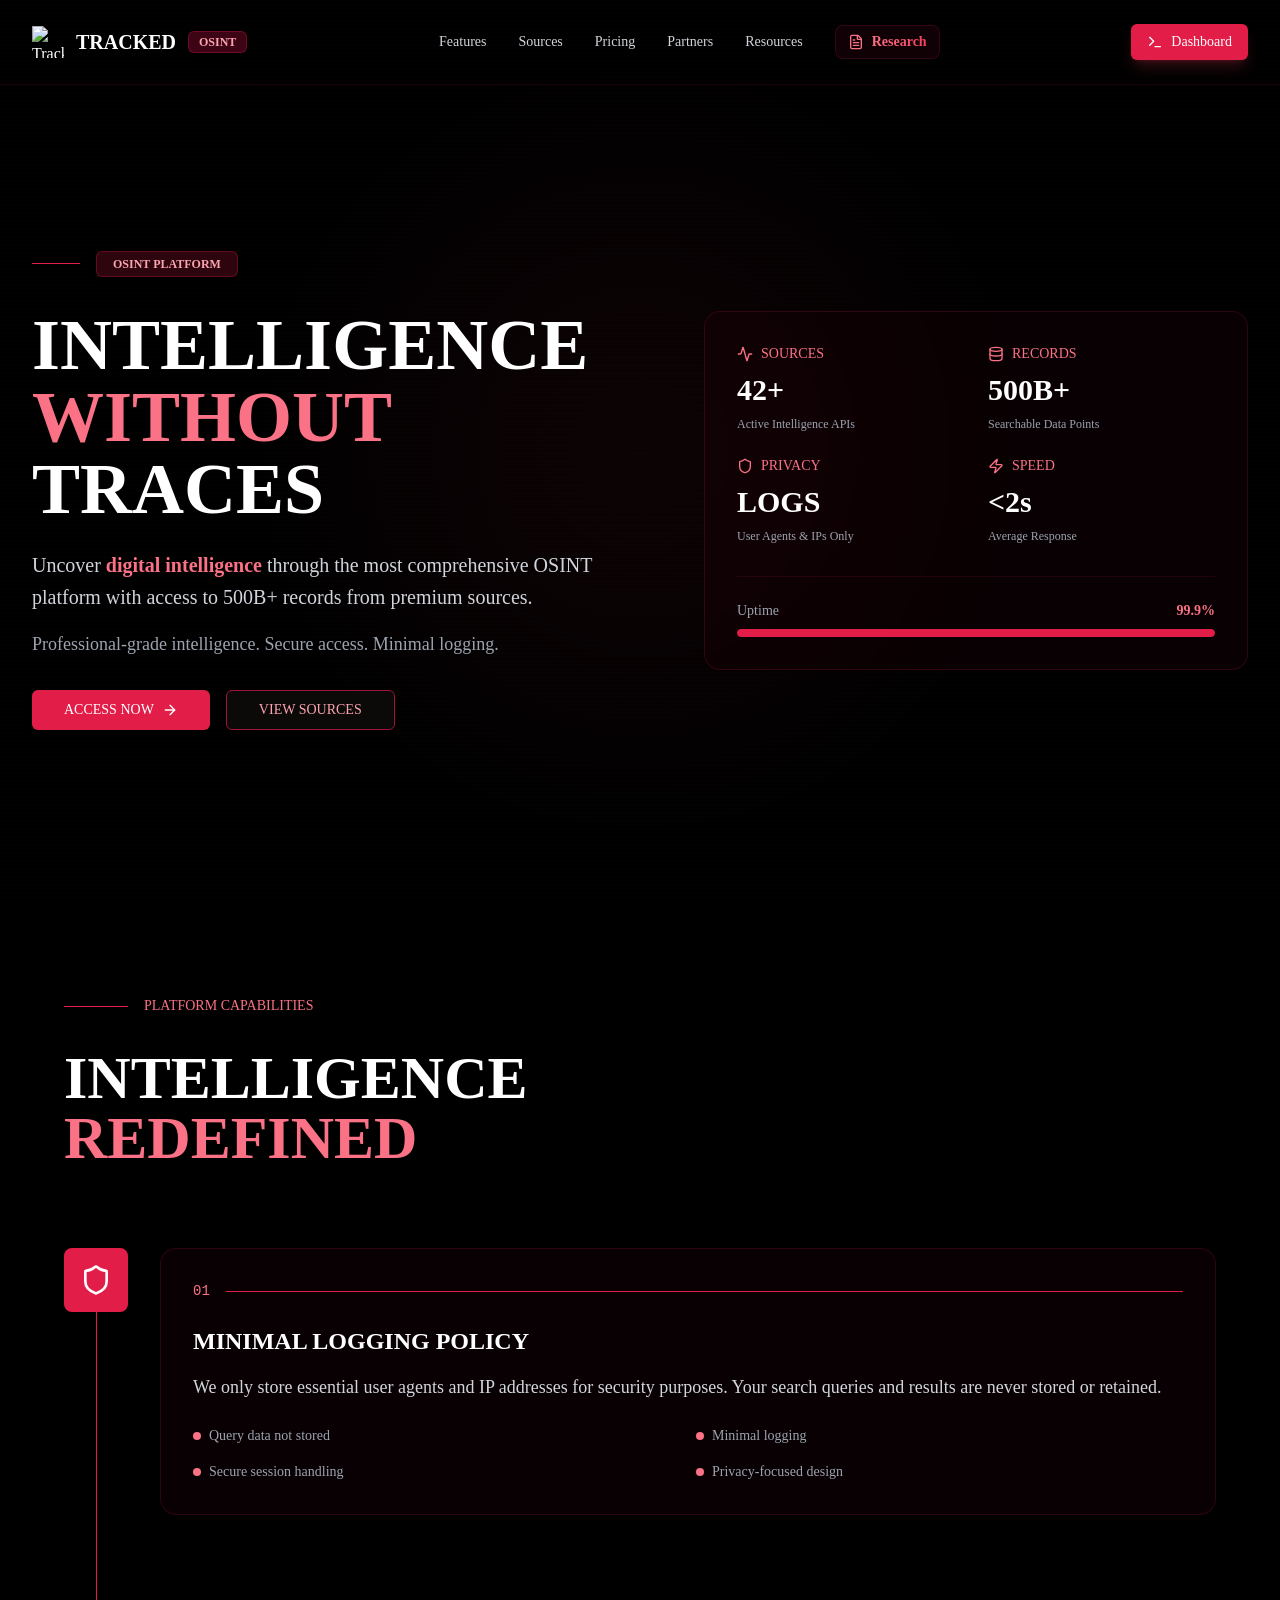
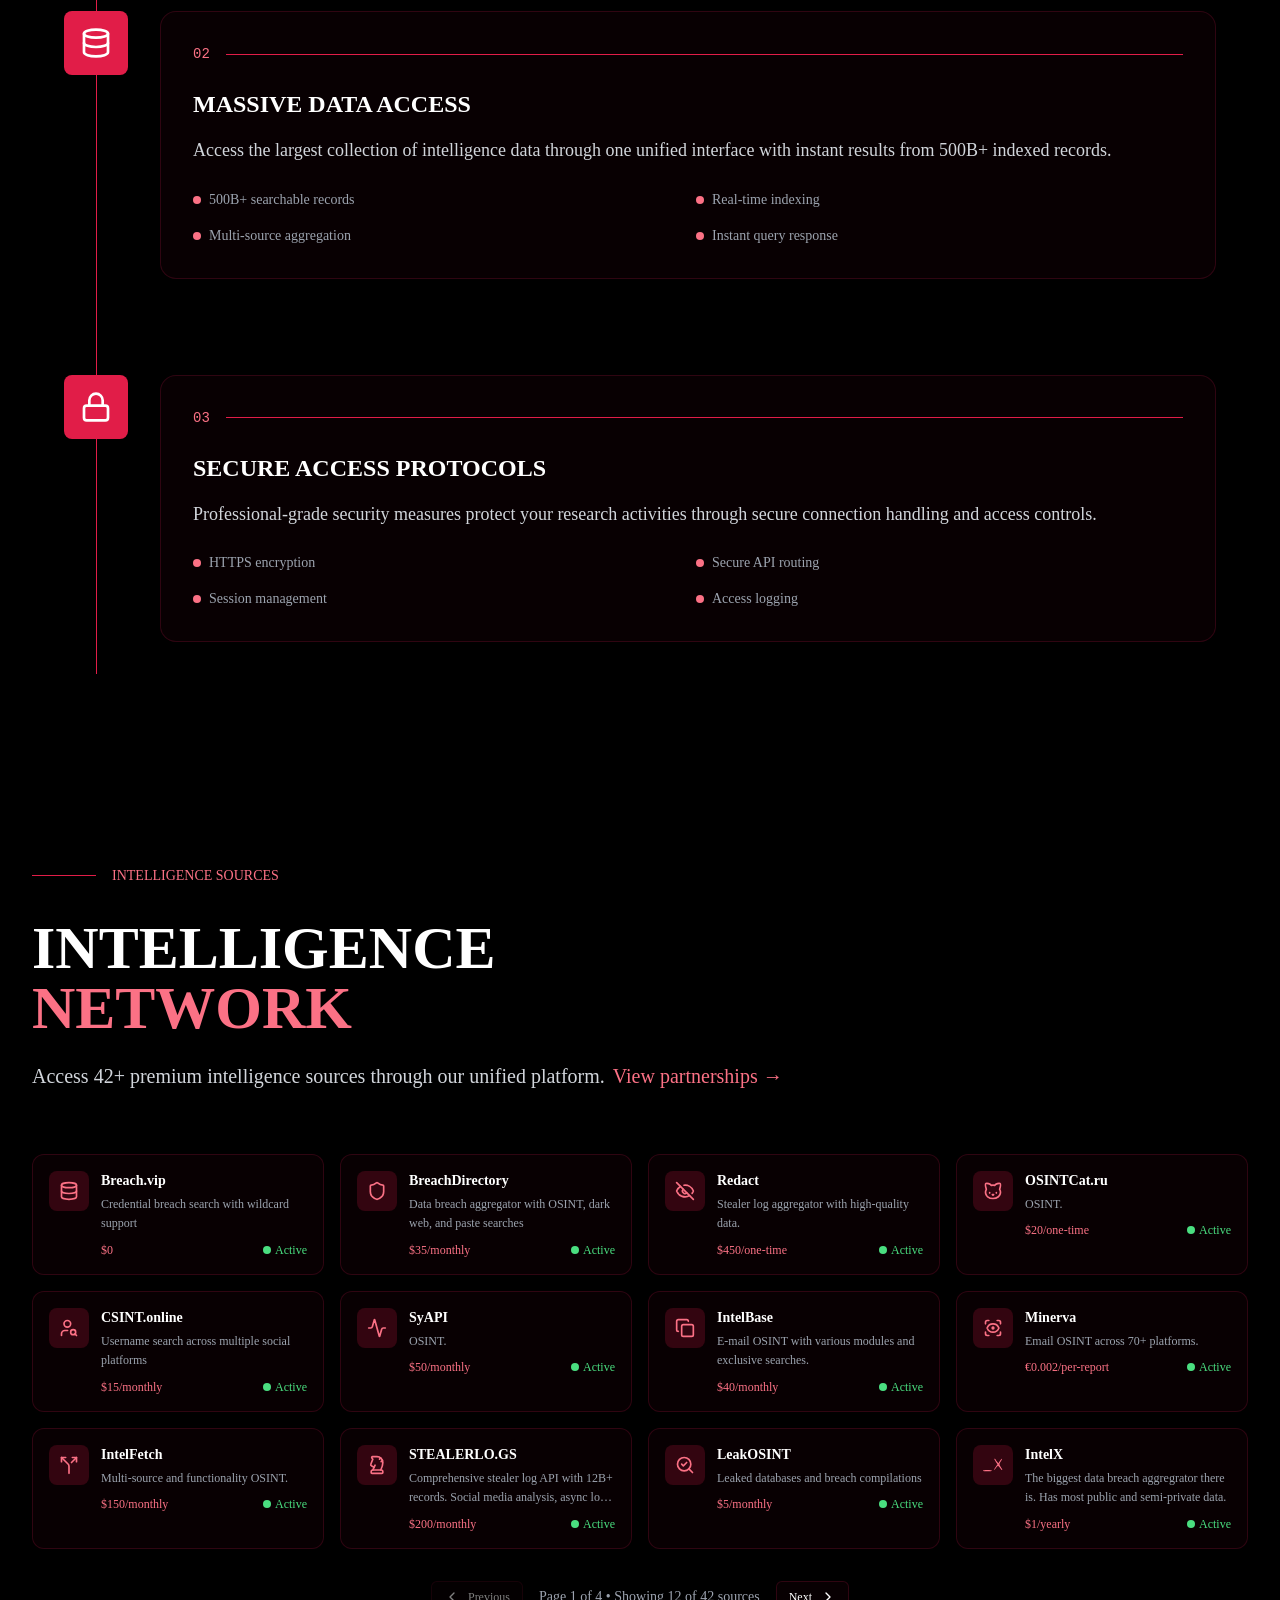
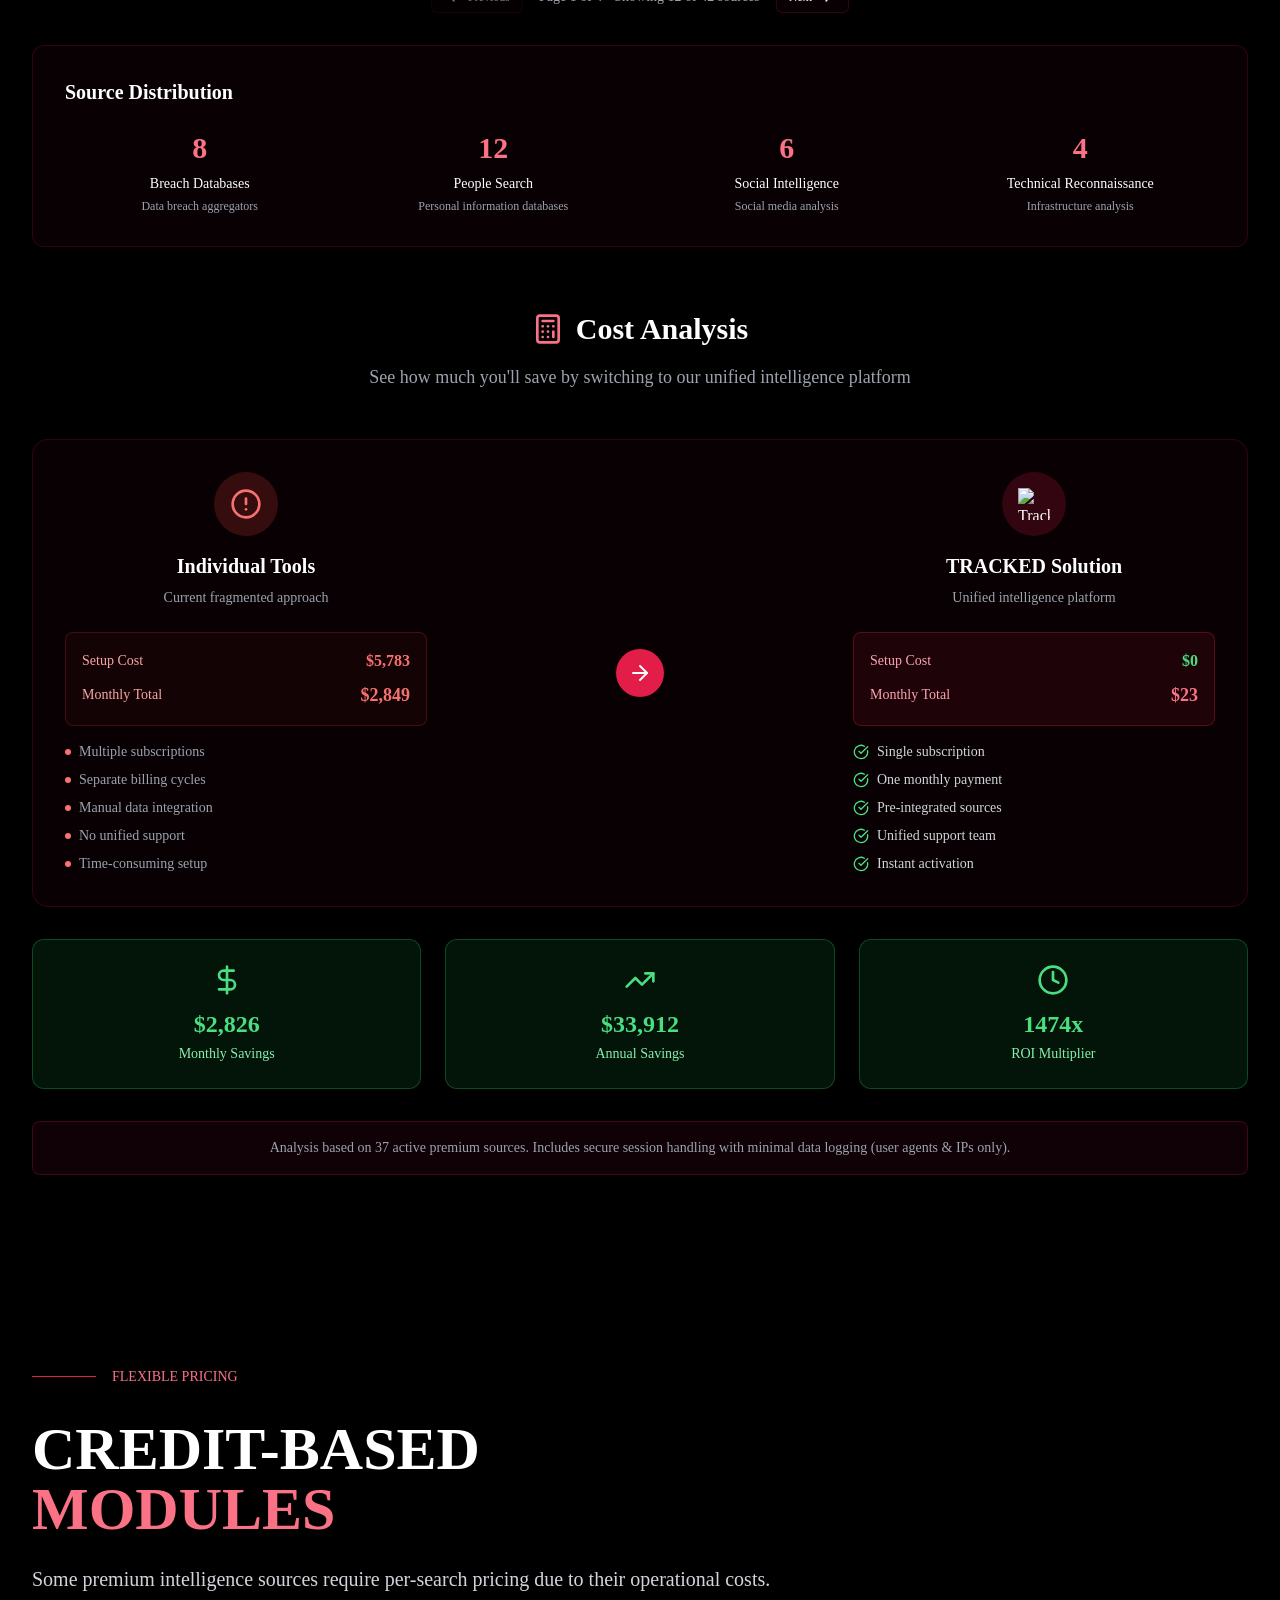
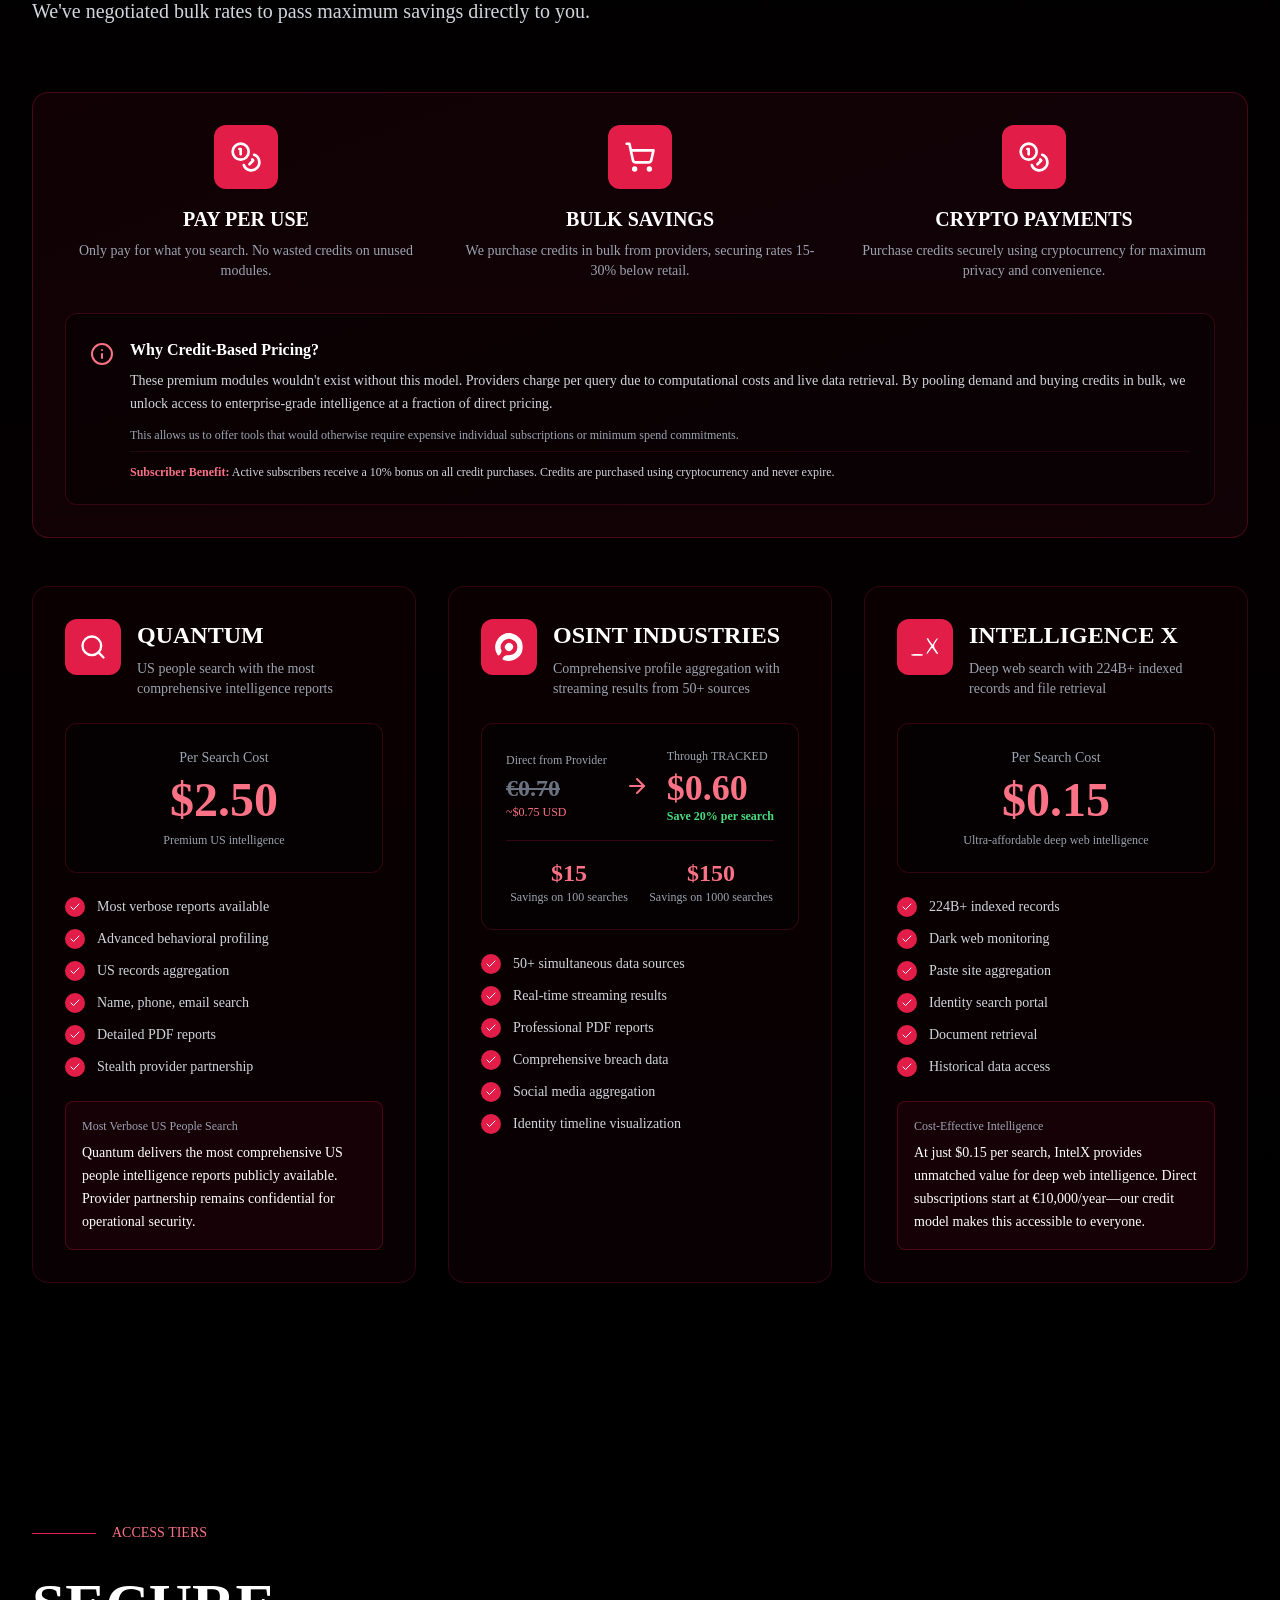
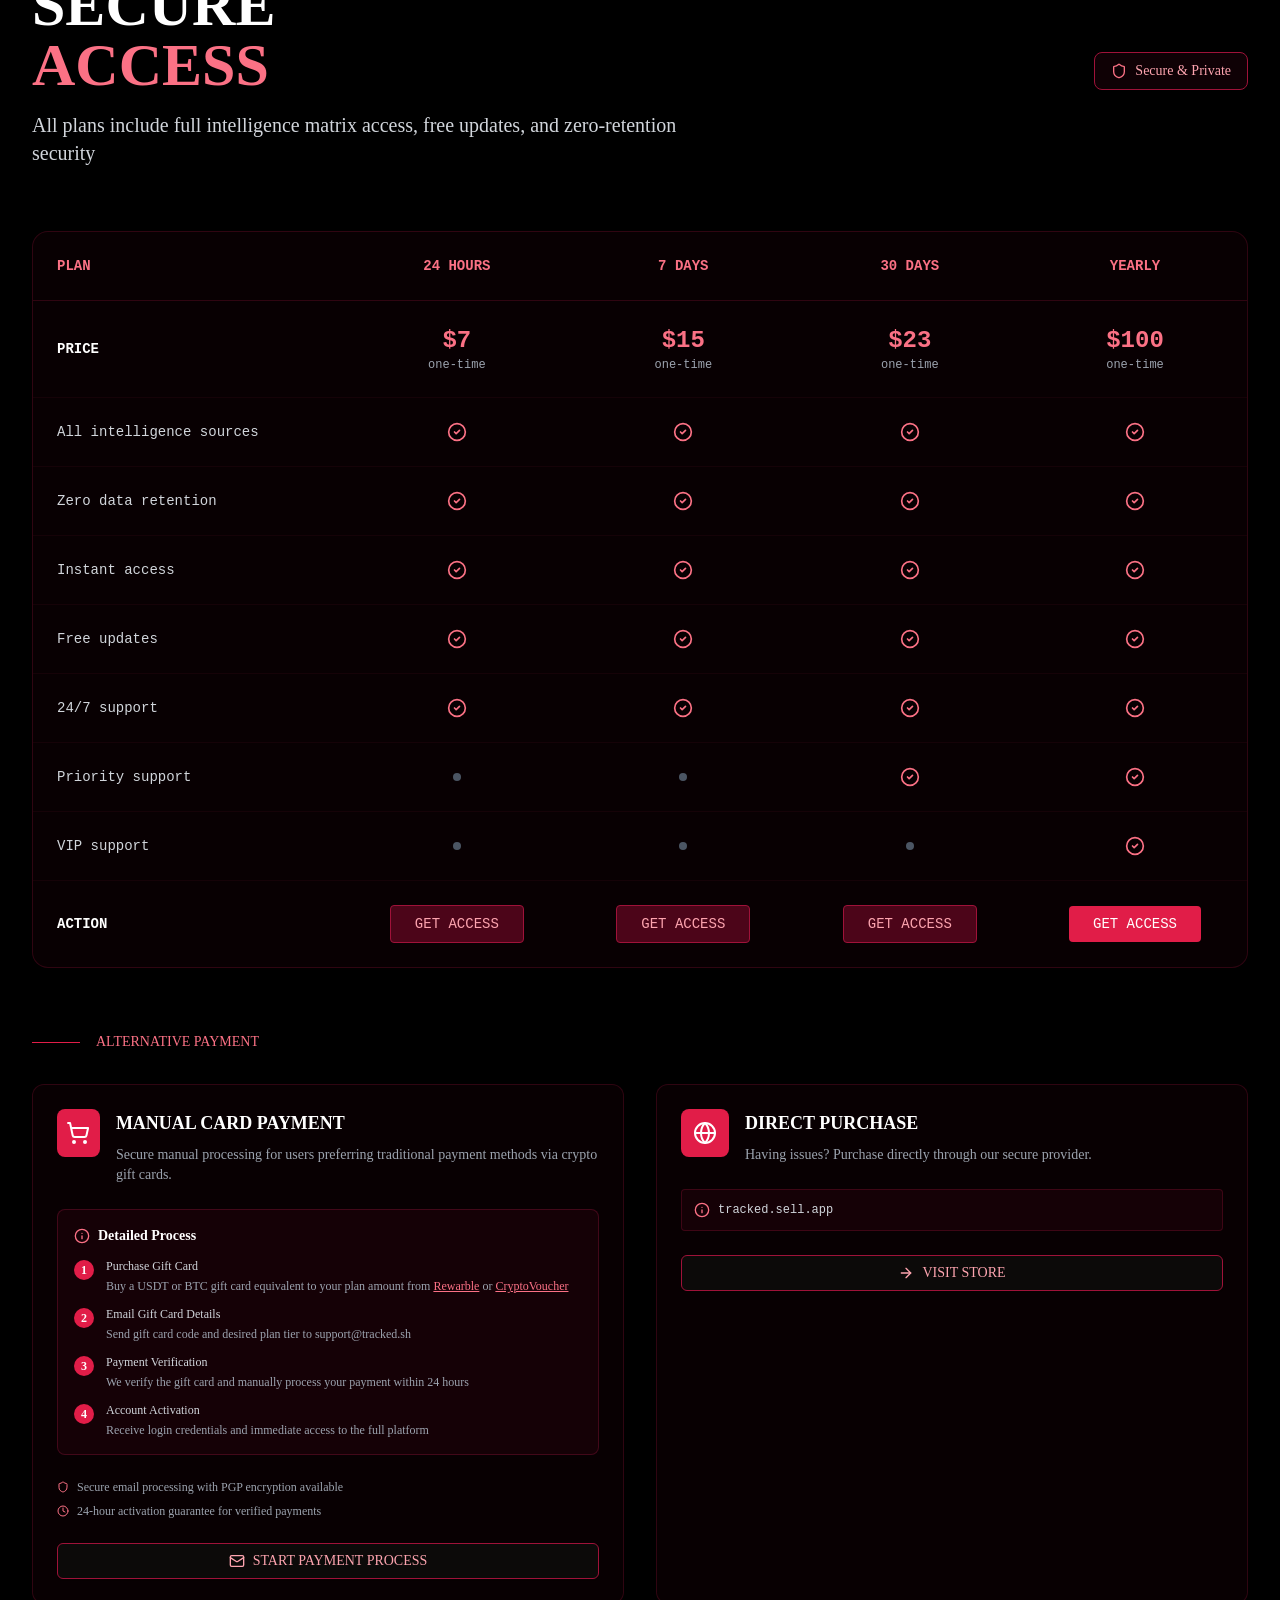
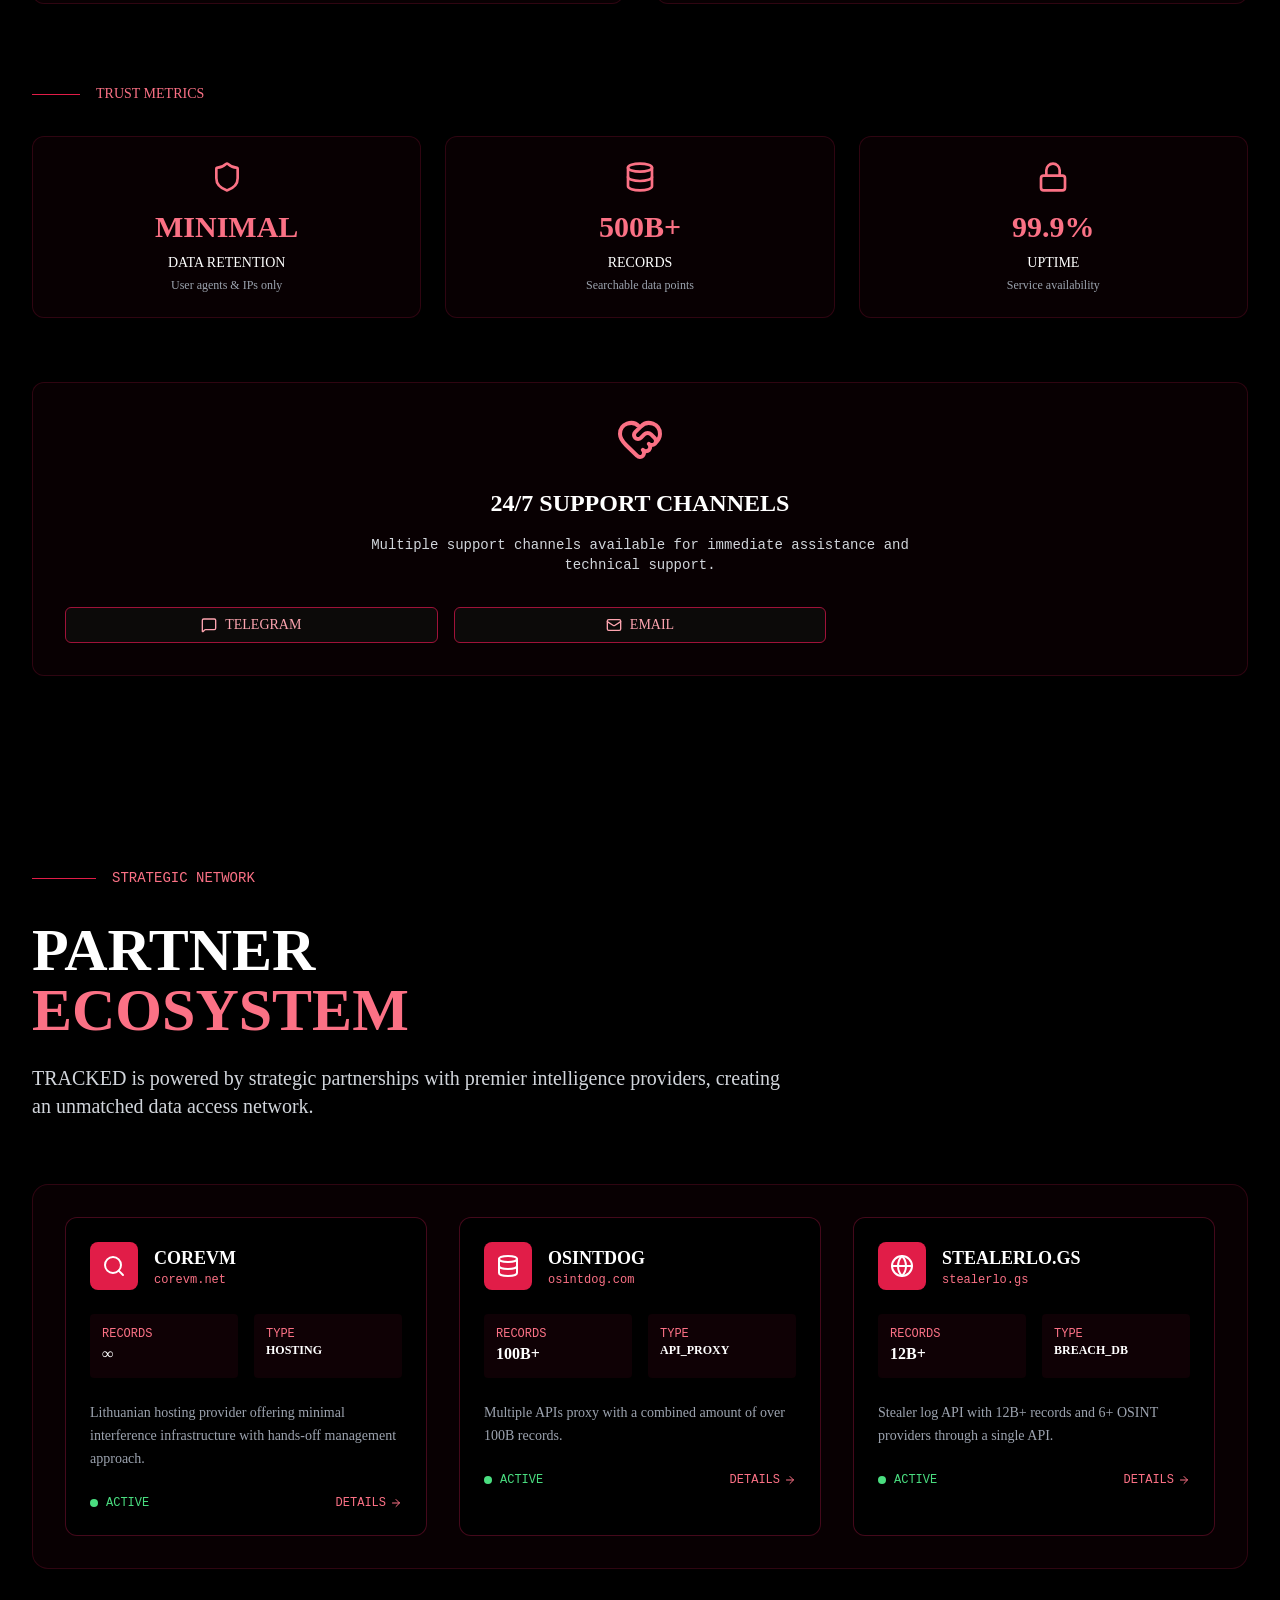
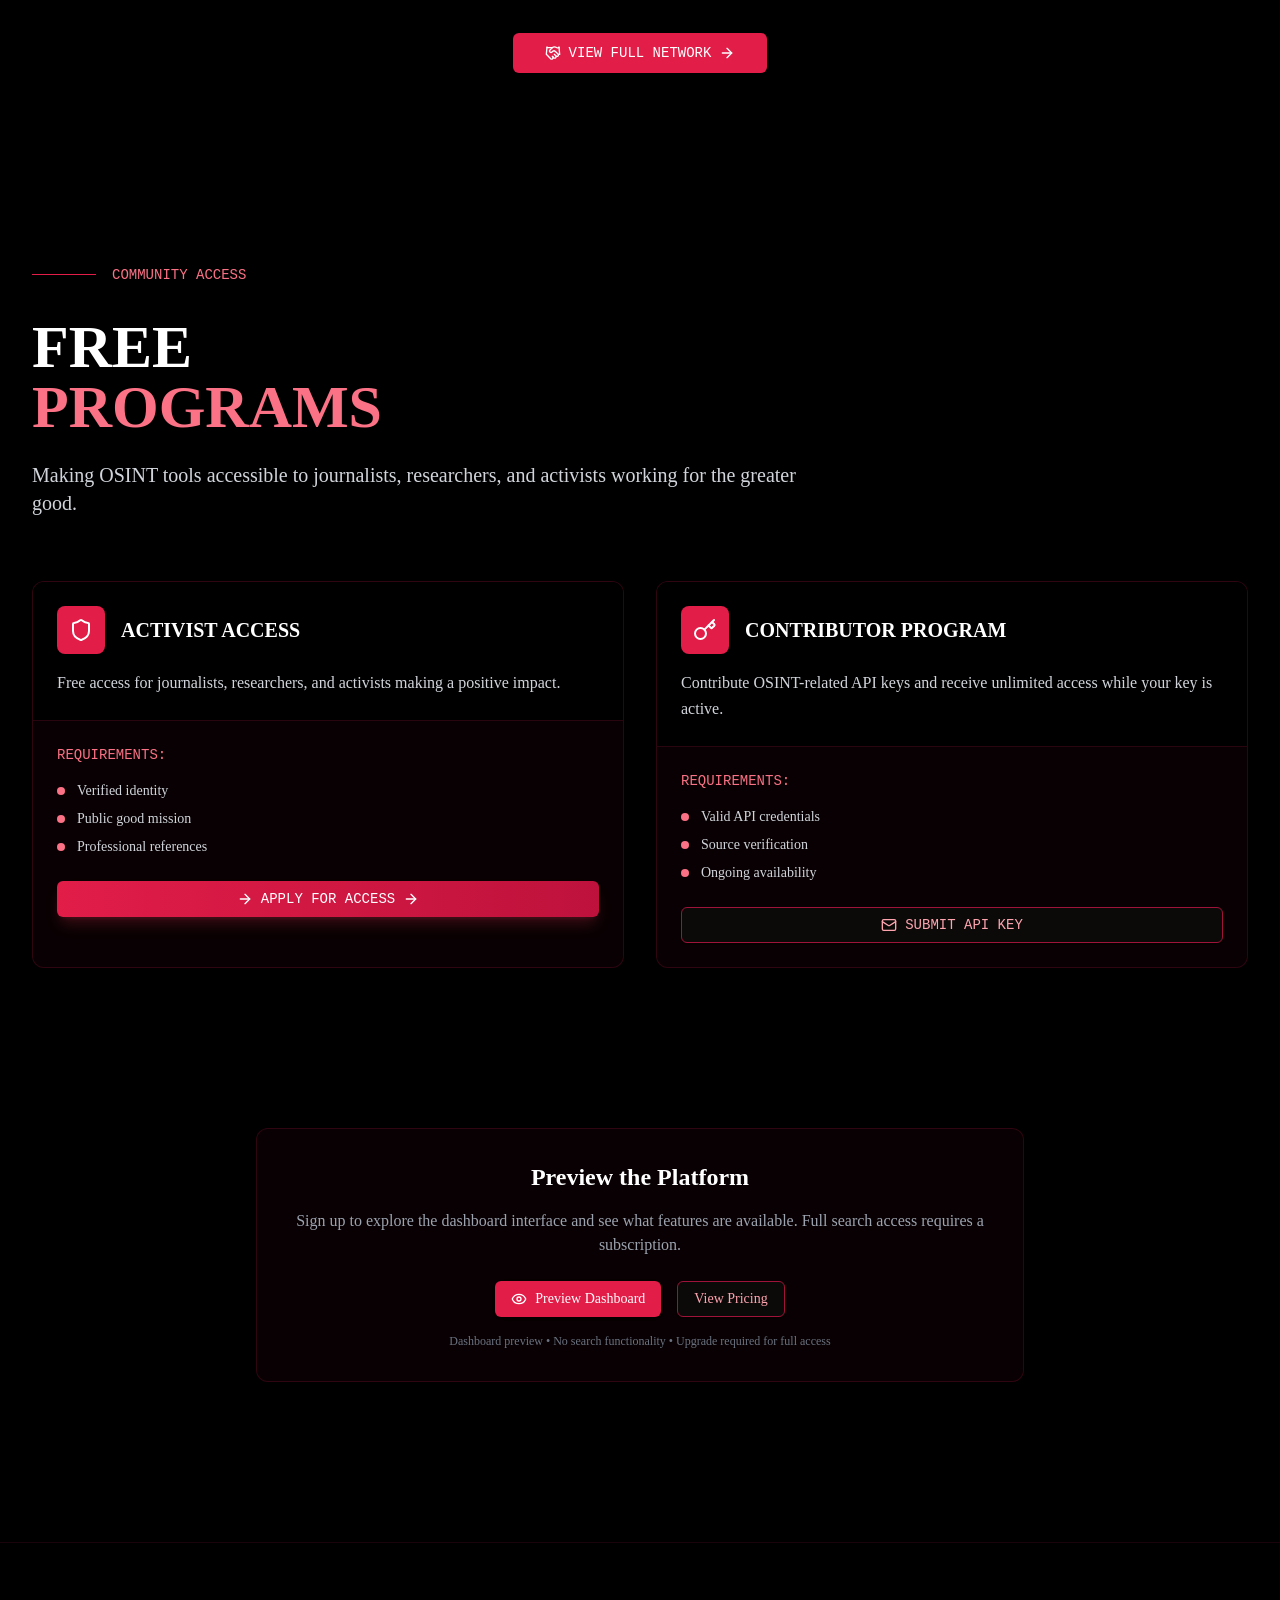
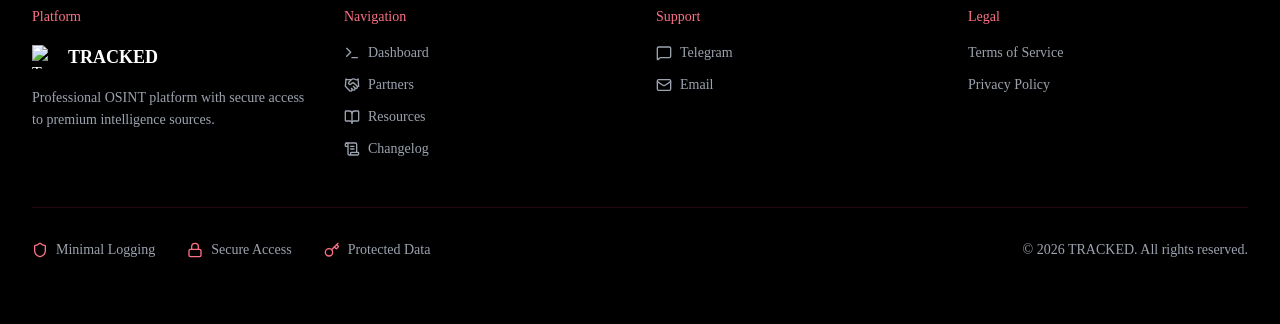
==== index.html @ 3bf44c3a "Initial commit" ====
<!DOCTYPE html>
<!--xd7bsGd6UqVdoxO32dNP2--><html lang="en" class="__variable_fb8f2c __variable_f910ec"><head><meta charset="utf-8"><meta name="viewport" content="width=device-width, initial-scale=1, maximum-scale=1, user-scalable=no"><link rel="preload" href="/_next/static/media/028c0d39d2e8f589-s.p.woff2" as="font" crossorigin="" type="font/woff2"><link rel="preload" href="/_next/static/media/5b01f339abf2f1a5.p.woff2" as="font" crossorigin="" type="font/woff2"><link rel="stylesheet" href="css/6ad9841b43ad2bc9.css" data-precedence="next"><link rel="stylesheet" href="css/bc85c44ec3b7b203.css" data-precedence="next"><link rel="preload" as="script" fetchpriority="low" href="/_next/static/chunks/webpack-03781d3df9798bcf.js"><script src="js/4bd1b696-100b9d70ed4e49c1.js" async=""></script><script src="js/1255-642c76f13c20a3ec.js" async=""></script><script src="js/main-app-f3336e172256d2ab.js" async=""></script><script src="js/2619-04bc32f026a0d946.js" async=""></script><script src="js/not-found-673260e14050cb6d.js" async=""></script><script src="js/aaea2bcf-214cc465fec255ee.js" async=""></script><script src="js/3688-d46eaafa901bfeff.js" async=""></script><script src="js/8251-0ef420d9a86a98e7.js" async=""></script><script src="js/2958-98ab8f3291489f49.js" async=""></script><script src="js/3171-4b1931a788a8c04a.js" async=""></script><script src="js/9511-43b62da7e02e04df.js" async=""></script><script src="js/2851-9881bfa991775716.js" async=""></script><script src="js/layout-43d0105de817222b.js" async=""></script><script src="js/1356-55692d5ef6a323df.js" async=""></script><script src="js/1733-1f8b2a790fca4605.js" async=""></script><script src="js/6734-0e04e289f1ffd206.js" async=""></script><script src="js/5394-bf95594ca076d2ed.js" async=""></script><script src="js/6277-3df1c85bda857543.js" async=""></script><script src="js/page-b4d1cc7b3bc20fc2.js" async=""></script><link rel="preload" href="https://cdn.sell.app/embed/script.js" as="script"><meta name="next-size-adjust" content=""><meta name="theme-color" content="#e11d48"><title>TRACKED - OSINT Platform</title><meta name="description" content="A privacy-first intelligence platform with zero data retention and ephemeral sessions."><meta property="og:title" content="TRACKED - OSINT Platform"><meta property="og:description" content="Unify multiple intelligence sources in one intuitive interface. Fast, affordable, and designed for seamless investigations."><meta property="og:url" content="https://tracked.sh"><meta property="og:site_name" content="TRACKED"><meta property="og:locale" content="en_US"><meta property="og:image" content="https://tracked.sh/banner.png"><meta property="og:image:width" content="1920"><meta property="og:image:height" content="1080"><meta property="og:image:alt" content="TRACKED OSINT Dashboard Preview"><meta property="og:type" content="website"><meta name="twitter:card" content="summary_large_image"><meta name="twitter:title" content="TRACKED - OSINT Platform"><meta name="twitter:description" content="Unify multiple intelligence sources in one intuitive interface. Fast, affordable, and designed for seamless investigations."><meta name="twitter:image" content="https://tracked.sh/banner.png"><link rel="icon" href="/favicon.ico"><link href="css/style.css" rel="stylesheet"><script src="js/polyfills-42372ed130431b0a.js" nomodule=""></script></head><body class="min-h-screen bg-background font-sans antialiased"><div hidden=""><!--$--><!--/$--></div><div class="bg-black text-white overflow-x-hidden"><div class="fixed inset-0 pointer-events-none"><div class="absolute inset-0 bg-[radial-gradient(circle_at_center,rgba(244,63,94,0.05)_0%,transparent_50%)]"></div><div class="absolute inset-0 opacity-30" style="background-image:repeating-linear-gradient(
							0deg,
							transparent,
							transparent 2px,
							rgba(244, 63, 94, 0.03) 2px,
							rgba(244, 63, 94, 0.03) 4px
						)"></div></div><nav class="fixed top-0 left-0 right-0 z-50 transition-all duration-300 bg-transparent border-b border-rose-900/20" style="transform:none"><div class="max-w-7xl mx-auto px-8 py-6 flex justify-between items-center"><a class="flex items-center gap-3 group" href="/index.html"><div><img alt="Tracked Logo" loading="lazy" width="32" height="32" decoding="async" data-nimg="1" class="w-8 h-8" style="color:transparent" src="images/tracked_logo.svg"></div><span class="text-white font-black text-xl group-hover:text-rose-400 transition-colors">TRACKED</span><div class="inline-flex items-center rounded-md border px-2.5 py-0.5 font-semibold transition-colors focus:outline-none focus:ring-2 focus:ring-ring focus:ring-offset-2 shadow hover:bg-primary/80 bg-rose-950/80 text-rose-300 text-xs border-rose-800/50 backdrop-blur-sm">OSINT</div></a><div class="hidden md:flex items-center gap-8 text-sm"><div><a href="#features" class="text-gray-300 hover:text-rose-400 transition-colors duration-200 font-medium relative group">Features<span class="absolute -bottom-1 left-0 w-0 h-0.5 bg-rose-400 group-hover:w-full transition-all duration-200"></span></a></div><div><a href="#matrix" class="text-gray-300 hover:text-rose-400 transition-colors duration-200 font-medium relative group">Sources<span class="absolute -bottom-1 left-0 w-0 h-0.5 bg-rose-400 group-hover:w-full transition-all duration-200"></span></a></div><div><a href="#pricing" class="text-gray-300 hover:text-rose-400 transition-colors duration-200 font-medium relative group">Pricing<span class="absolute -bottom-1 left-0 w-0 h-0.5 bg-rose-400 group-hover:w-full transition-all duration-200"></span></a></div><div><a class="text-gray-300 hover:text-rose-400 transition-colors duration-200 font-medium relative group" href="/partners.html">Partners<span class="absolute -bottom-1 left-0 w-0 h-0.5 bg-rose-400 group-hover:w-full transition-all duration-200"></span></a></div><div><a class="text-gray-300 hover:text-rose-400 transition-colors duration-200 font-medium relative group" href="/resources.html">Resources<span class="absolute -bottom-1 left-0 w-0 h-0.5 bg-rose-400 group-hover:w-full transition-all duration-200"></span></a></div><div><a class="flex items-center gap-2 text-gray-300 hover:text-rose-400 transition-all duration-200 font-medium relative group px-3 py-1.5 rounded-lg border border-rose-900/30 hover:border-rose-600/50 bg-rose-950/20 hover:bg-rose-950/30" href="/research.html"><svg xmlns="http://www.w3.org/2000/svg" width="24" height="24" viewbox="0 0 24 24" fill="none" stroke="currentColor" stroke-width="2" stroke-linecap="round" stroke-linejoin="round" class="lucide lucide-file-text w-4 h-4 text-rose-400 group-hover:text-rose-300 transition-colors" aria-hidden="true"><path d="M6 22a2 2 0 0 1-2-2V4a2 2 0 0 1 2-2h8a2.4 2.4 0 0 1 1.704.706l3.588 3.588A2.4 2.4 0 0 1 20 8v12a2 2 0 0 1-2 2z"></path><path d="M14 2v5a1 1 0 0 0 1 1h5"></path><path d="M10 9H8"></path><path d="M16 13H8"></path><path d="M16 17H8"></path></svg><span class="bg-gradient-to-r from-rose-400 to-rose-500 bg-clip-text text-transparent font-semibold">Research</span><div class="absolute -bottom-1 left-0 right-0 h-0.5 bg-gradient-to-r from-rose-400 to-rose-600 scale-x-0 group-hover:scale-x-100 transition-transform duration-200"></div></a></div></div><div tabindex="0"><a class="inline-flex items-center justify-center gap-2 whitespace-nowrap rounded-md text-sm font-medium focus-visible:outline-none focus-visible:ring-1 focus-visible:ring-ring disabled:pointer-events-none disabled:opacity-50 [&amp;_svg]:pointer-events-none [&amp;_svg]:size-4 [&amp;_svg]:shrink-0 h-9 px-4 py-2 bg-rose-600 hover:bg-rose-700 text-white border-0 shadow-lg shadow-rose-500/20 hover:shadow-rose-500/30 transition-all duration-200 flex items-center gap-2" href="/dashboard.html"><svg xmlns="http://www.w3.org/2000/svg" width="24" height="24" viewbox="0 0 24 24" fill="none" stroke="currentColor" stroke-width="2" stroke-linecap="round" stroke-linejoin="round" class="lucide lucide-terminal w-4 h-4" aria-hidden="true"><path d="M12 19h8"></path><path d="m4 17 6-6-6-6"></path></svg>Dashboard</a></div></div></nav><div class="min-h-screen"><section class="min-h-screen flex items-center relative pt-20"><div class="w-full max-w-7xl mx-auto px-8 grid lg:grid-cols-2 gap-16 items-center"><div class="space-y-8"><div class="space-y-6"><div class="flex items-center gap-4 mb-8"><div class="h-px bg-rose-600 w-12"></div><div class="inline-flex items-center rounded-md border text-xs font-semibold transition-colors focus:outline-none focus:ring-2 focus:ring-ring focus:ring-offset-2 shadow hover:bg-primary/80 bg-rose-600/20 text-rose-300 border-rose-600/30 px-4 py-1">OSINT PLATFORM</div></div><h1 class="text-5xl lg:text-7xl font-black leading-tight"><span class="text-white">INTELLIGENCE</span><br><span class="text-rose-400">WITHOUT</span><br><span class="text-white">TRACES</span></h1><div class="text-xl text-gray-300 leading-relaxed"><p class="mb-4">Uncover <span class="text-rose-400 font-bold">digital intelligence</span> through the most comprehensive OSINT platform with access to 500B+ records from premium sources.</p><p class="text-gray-400 text-lg">Professional-grade intelligence. Secure access. Minimal logging.</p></div></div><div class="flex flex-col sm:flex-row gap-4"><a href="#pricing" class="inline-flex items-center justify-center gap-2 whitespace-nowrap text-sm font-medium transition-colors focus-visible:outline-none focus-visible:ring-1 focus-visible:ring-ring disabled:pointer-events-none disabled:opacity-50 [&amp;_svg]:pointer-events-none [&amp;_svg]:size-4 [&amp;_svg]:shrink-0 shadow h-10 rounded-md bg-rose-600 hover:bg-rose-700 text-white px-8 py-4 flex items-center gap-2">ACCESS NOW<svg xmlns="http://www.w3.org/2000/svg" width="24" height="24" viewbox="0 0 24 24" fill="none" stroke="currentColor" stroke-width="2" stroke-linecap="round" stroke-linejoin="round" class="lucide lucide-arrow-right w-5 h-5" aria-hidden="true"><path d="M5 12h14"></path><path d="m12 5 7 7-7 7"></path></svg></a><a href="#matrix" class="inline-flex items-center justify-center gap-2 whitespace-nowrap text-sm font-medium transition-colors focus-visible:outline-none focus-visible:ring-1 focus-visible:ring-ring disabled:pointer-events-none disabled:opacity-50 [&amp;_svg]:pointer-events-none [&amp;_svg]:size-4 [&amp;_svg]:shrink-0 border bg-background shadow-sm hover:text-accent-foreground h-10 rounded-md border-rose-800 text-rose-300 hover:bg-rose-950 px-8 py-4">VIEW SOURCES</a></div></div><div class="lg:pl-8"><div class="bg-rose-950/10 border border-rose-900/30 rounded-2xl p-8 backdrop-blur-sm"><div class="grid grid-cols-2 gap-6"><div class="space-y-2"><div class="flex items-center gap-2 text-rose-400"><svg xmlns="http://www.w3.org/2000/svg" width="24" height="24" viewbox="0 0 24 24" fill="none" stroke="currentColor" stroke-width="2" stroke-linecap="round" stroke-linejoin="round" class="lucide lucide-activity w-4 h-4" aria-hidden="true"><path d="M22 12h-2.48a2 2 0 0 0-1.93 1.46l-2.35 8.36a.25.25 0 0 1-.48 0L9.24 2.18a.25.25 0 0 0-.48 0l-2.35 8.36A2 2 0 0 1 4.49 12H2"></path></svg><span class="text-sm font-medium">SOURCES</span></div><div class="text-3xl font-black text-white">42<!-- -->+</div><div class="text-xs text-gray-400">Active Intelligence APIs</div></div><div class="space-y-2"><div class="flex items-center gap-2 text-rose-400"><svg xmlns="http://www.w3.org/2000/svg" width="24" height="24" viewbox="0 0 24 24" fill="none" stroke="currentColor" stroke-width="2" stroke-linecap="round" stroke-linejoin="round" class="lucide lucide-database w-4 h-4" aria-hidden="true"><ellipse cx="12" cy="5" rx="9" ry="3"></ellipse><path d="M3 5V19A9 3 0 0 0 21 19V5"></path><path d="M3 12A9 3 0 0 0 21 12"></path></svg><span class="text-sm font-medium">RECORDS</span></div><div class="text-3xl font-black text-white">500B+</div><div class="text-xs text-gray-400">Searchable Data Points</div></div><div class="space-y-2"><div class="flex items-center gap-2 text-rose-400"><svg xmlns="http://www.w3.org/2000/svg" width="24" height="24" viewbox="0 0 24 24" fill="none" stroke="currentColor" stroke-width="2" stroke-linecap="round" stroke-linejoin="round" class="lucide lucide-shield w-4 h-4" aria-hidden="true"><path d="M20 13c0 5-3.5 7.5-7.66 8.95a1 1 0 0 1-.67-.01C7.5 20.5 4 18 4 13V6a1 1 0 0 1 1-1c2 0 4.5-1.2 6.24-2.72a1.17 1.17 0 0 1 1.52 0C14.51 3.81 17 5 19 5a1 1 0 0 1 1 1z"></path></svg><span class="text-sm font-medium">PRIVACY</span></div><div class="text-3xl font-black text-white">LOGS</div><div class="text-xs text-gray-400">User Agents &amp; IPs Only</div></div><div class="space-y-2"><div class="flex items-center gap-2 text-rose-400"><svg xmlns="http://www.w3.org/2000/svg" width="24" height="24" viewbox="0 0 24 24" fill="none" stroke="currentColor" stroke-width="2" stroke-linecap="round" stroke-linejoin="round" class="lucide lucide-zap w-4 h-4" aria-hidden="true"><path d="M4 14a1 1 0 0 1-.78-1.63l9.9-10.2a.5.5 0 0 1 .86.46l-1.92 6.02A1 1 0 0 0 13 10h7a1 1 0 0 1 .78 1.63l-9.9 10.2a.5.5 0 0 1-.86-.46l1.92-6.02A1 1 0 0 0 11 14z"></path></svg><span class="text-sm font-medium">SPEED</span></div><div class="text-3xl font-black text-white">&lt;2s</div><div class="text-xs text-gray-400">Average Response</div></div></div><div class="mt-8 pt-6 border-t border-rose-900/20"><div class="flex items-center justify-between text-sm"><span class="text-gray-400">Uptime</span><span class="text-rose-400 font-semibold">99.9%</span></div><div class="mt-2 h-2 bg-rose-950/30 rounded-full overflow-hidden"><div class="h-full w-[99.9%] bg-rose-600 rounded-full"></div></div></div></div></div></div></section><section id="features" class="py-24 px-8"><div class="max-w-6xl mx-auto"><div class="mb-20"><div class="flex items-center gap-4 mb-8"><div class="h-px bg-rose-600 w-16"></div><span class="text-rose-400 text-sm font-medium">PLATFORM CAPABILITIES</span></div><h2 class="text-4xl lg:text-6xl font-black text-white mb-6">INTELLIGENCE<br><span class="text-rose-400">REDEFINED</span></h2></div><div class="relative"><div class="absolute left-8 top-0 bottom-0 w-px bg-rose-600"></div><div class="space-y-16"><div class="relative flex items-start gap-8 group"><div class="relative z-10 flex-shrink-0"><div class="w-16 h-16 bg-rose-600 rounded-lg flex items-center justify-center"><svg xmlns="http://www.w3.org/2000/svg" width="24" height="24" viewbox="0 0 24 24" fill="none" stroke="currentColor" stroke-width="2" stroke-linecap="round" stroke-linejoin="round" class="lucide lucide-shield w-8 h-8 text-white" aria-hidden="true"><path d="M20 13c0 5-3.5 7.5-7.66 8.95a1 1 0 0 1-.67-.01C7.5 20.5 4 18 4 13V6a1 1 0 0 1 1-1c2 0 4.5-1.2 6.24-2.72a1.17 1.17 0 0 1 1.52 0C14.51 3.81 17 5 19 5a1 1 0 0 1 1 1z"></path></svg></div></div><div class="flex-1 pb-8"><div class="bg-rose-950/10 border border-rose-900/30 rounded-2xl p-8 backdrop-blur-sm"><div class="flex items-center gap-4 mb-6"><span class="text-rose-400 font-mono text-sm">01</span><div class="h-px bg-rose-600 flex-1"></div></div><h3 class="text-2xl font-black text-white mb-4">MINIMAL LOGGING POLICY</h3><p class="text-gray-300 text-lg leading-relaxed mb-6">We only store essential user agents and IP addresses for security purposes. Your search queries and results are never stored or retained.</p><div class="grid grid-cols-2 gap-4"><div class="flex items-center gap-2"><div class="w-2 h-2 bg-rose-400 rounded-full"></div><span class="text-gray-400 text-sm">Query data not stored</span></div><div class="flex items-center gap-2"><div class="w-2 h-2 bg-rose-400 rounded-full"></div><span class="text-gray-400 text-sm">Minimal logging</span></div><div class="flex items-center gap-2"><div class="w-2 h-2 bg-rose-400 rounded-full"></div><span class="text-gray-400 text-sm">Secure session handling</span></div><div class="flex items-center gap-2"><div class="w-2 h-2 bg-rose-400 rounded-full"></div><span class="text-gray-400 text-sm">Privacy-focused design</span></div></div></div></div></div><div class="relative flex items-start gap-8 group"><div class="relative z-10 flex-shrink-0"><div class="w-16 h-16 bg-rose-600 rounded-lg flex items-center justify-center"><svg xmlns="http://www.w3.org/2000/svg" width="24" height="24" viewbox="0 0 24 24" fill="none" stroke="currentColor" stroke-width="2" stroke-linecap="round" stroke-linejoin="round" class="lucide lucide-database w-8 h-8 text-white" aria-hidden="true"><ellipse cx="12" cy="5" rx="9" ry="3"></ellipse><path d="M3 5V19A9 3 0 0 0 21 19V5"></path><path d="M3 12A9 3 0 0 0 21 12"></path></svg></div></div><div class="flex-1 pb-8"><div class="bg-rose-950/10 border border-rose-900/30 rounded-2xl p-8 backdrop-blur-sm"><div class="flex items-center gap-4 mb-6"><span class="text-rose-400 font-mono text-sm">02</span><div class="h-px bg-rose-600 flex-1"></div></div><h3 class="text-2xl font-black text-white mb-4">MASSIVE DATA ACCESS</h3><p class="text-gray-300 text-lg leading-relaxed mb-6">Access the largest collection of intelligence data through one unified interface with instant results from 500B+ indexed records.</p><div class="grid grid-cols-2 gap-4"><div class="flex items-center gap-2"><div class="w-2 h-2 bg-rose-400 rounded-full"></div><span class="text-gray-400 text-sm">500B+ searchable records</span></div><div class="flex items-center gap-2"><div class="w-2 h-2 bg-rose-400 rounded-full"></div><span class="text-gray-400 text-sm">Real-time indexing</span></div><div class="flex items-center gap-2"><div class="w-2 h-2 bg-rose-400 rounded-full"></div><span class="text-gray-400 text-sm">Multi-source aggregation</span></div><div class="flex items-center gap-2"><div class="w-2 h-2 bg-rose-400 rounded-full"></div><span class="text-gray-400 text-sm">Instant query response</span></div></div></div></div></div><div class="relative flex items-start gap-8 group"><div class="relative z-10 flex-shrink-0"><div class="w-16 h-16 bg-rose-600 rounded-lg flex items-center justify-center"><svg xmlns="http://www.w3.org/2000/svg" width="24" height="24" viewbox="0 0 24 24" fill="none" stroke="currentColor" stroke-width="2" stroke-linecap="round" stroke-linejoin="round" class="lucide lucide-lock w-8 h-8 text-white" aria-hidden="true"><rect width="18" height="11" x="3" y="11" rx="2" ry="2"></rect><path d="M7 11V7a5 5 0 0 1 10 0v4"></path></svg></div></div><div class="flex-1 pb-8"><div class="bg-rose-950/10 border border-rose-900/30 rounded-2xl p-8 backdrop-blur-sm"><div class="flex items-center gap-4 mb-6"><span class="text-rose-400 font-mono text-sm">03</span><div class="h-px bg-rose-600 flex-1"></div></div><h3 class="text-2xl font-black text-white mb-4">SECURE ACCESS PROTOCOLS</h3><p class="text-gray-300 text-lg leading-relaxed mb-6">Professional-grade security measures protect your research activities through secure connection handling and access controls.</p><div class="grid grid-cols-2 gap-4"><div class="flex items-center gap-2"><div class="w-2 h-2 bg-rose-400 rounded-full"></div><span class="text-gray-400 text-sm">HTTPS encryption</span></div><div class="flex items-center gap-2"><div class="w-2 h-2 bg-rose-400 rounded-full"></div><span class="text-gray-400 text-sm">Secure API routing</span></div><div class="flex items-center gap-2"><div class="w-2 h-2 bg-rose-400 rounded-full"></div><span class="text-gray-400 text-sm">Session management</span></div><div class="flex items-center gap-2"><div class="w-2 h-2 bg-rose-400 rounded-full"></div><span class="text-gray-400 text-sm">Access logging</span></div></div></div></div></div></div></div></div></section><section id="matrix" class="py-24 px-8"><div class="max-w-7xl mx-auto"><div class="mb-16"><div class="flex items-center gap-4 mb-8"><div class="h-px bg-rose-600 w-16"></div><span class="text-rose-400 text-sm font-medium">INTELLIGENCE SOURCES</span></div><h2 class="text-4xl lg:text-6xl font-black text-white mb-6">INTELLIGENCE<br><span class="text-rose-400">NETWORK</span></h2><p class="text-gray-300 text-xl max-w-3xl">Access <!-- -->42<!-- -->+ premium intelligence sources through our unified platform.<a class="text-rose-400 hover:text-rose-300 transition-colors ml-2" href="/partners.html">View partnerships &rarr;</a></p></div><div class="space-y-8"><div class="grid md:grid-cols-2 lg:grid-cols-3 xl:grid-cols-4 gap-4"><div class="bg-rose-950/10 border border-rose-900/30 rounded-xl p-4 group cursor-pointer"><div class="flex items-start gap-3"><div class="flex-shrink-0 w-10 h-10 bg-rose-600/20 rounded-lg flex items-center justify-center group-hover:bg-rose-600/30 transition-colors"><svg xmlns="http://www.w3.org/2000/svg" width="24" height="24" viewbox="0 0 24 24" fill="none" stroke="currentColor" stroke-width="2" stroke-linecap="round" stroke-linejoin="round" class="lucide lucide-database w-5 h-5 text-rose-400" aria-hidden="true"><ellipse cx="12" cy="5" rx="9" ry="3"></ellipse><path d="M3 5V19A9 3 0 0 0 21 19V5"></path><path d="M3 12A9 3 0 0 0 21 12"></path></svg></div><div class="min-w-0 flex-1"><h3 class="font-semibold text-white text-sm mb-1 truncate">Breach.vip</h3><p class="text-gray-400 text-xs leading-relaxed mb-2 line-clamp-2">Credential breach search with wildcard support</p><div class="flex items-center justify-between text-xs"><span class="text-rose-400 font-medium">$0</span><div class="flex items-center gap-1"><div class="w-2 h-2 bg-green-400 rounded-full"></div><span class="text-green-400">Active</span></div></div></div></div></div><div class="bg-rose-950/10 border border-rose-900/30 rounded-xl p-4 group cursor-pointer"><div class="flex items-start gap-3"><div class="flex-shrink-0 w-10 h-10 bg-rose-600/20 rounded-lg flex items-center justify-center group-hover:bg-rose-600/30 transition-colors"><svg xmlns="http://www.w3.org/2000/svg" width="24" height="24" viewbox="0 0 24 24" fill="none" stroke="currentColor" stroke-width="2" stroke-linecap="round" stroke-linejoin="round" class="lucide lucide-shield w-5 h-5 text-rose-400" aria-hidden="true"><path d="M20 13c0 5-3.5 7.5-7.66 8.95a1 1 0 0 1-.67-.01C7.5 20.5 4 18 4 13V6a1 1 0 0 1 1-1c2 0 4.5-1.2 6.24-2.72a1.17 1.17 0 0 1 1.52 0C14.51 3.81 17 5 19 5a1 1 0 0 1 1 1z"></path></svg></div><div class="min-w-0 flex-1"><h3 class="font-semibold text-white text-sm mb-1 truncate">BreachDirectory</h3><p class="text-gray-400 text-xs leading-relaxed mb-2 line-clamp-2">Data breach aggregator with OSINT, dark web, and paste searches</p><div class="flex items-center justify-between text-xs"><span class="text-rose-400 font-medium">$35<!-- -->/monthly</span><div class="flex items-center gap-1"><div class="w-2 h-2 bg-green-400 rounded-full"></div><span class="text-green-400">Active</span></div></div></div></div></div><div class="bg-rose-950/10 border border-rose-900/30 rounded-xl p-4 group cursor-pointer"><div class="flex items-start gap-3"><div class="flex-shrink-0 w-10 h-10 bg-rose-600/20 rounded-lg flex items-center justify-center group-hover:bg-rose-600/30 transition-colors"><svg xmlns="http://www.w3.org/2000/svg" width="24" height="24" viewbox="0 0 24 24" fill="none" stroke="currentColor" stroke-width="2" stroke-linecap="round" stroke-linejoin="round" class="lucide lucide-eye-off w-5 h-5 text-rose-400" aria-hidden="true"><path d="M10.733 5.076a10.744 10.744 0 0 1 11.205 6.575 1 1 0 0 1 0 .696 10.747 10.747 0 0 1-1.444 2.49"></path><path d="M14.084 14.158a3 3 0 0 1-4.242-4.242"></path><path d="M17.479 17.499a10.75 10.75 0 0 1-15.417-5.151 1 1 0 0 1 0-.696 10.75 10.75 0 0 1 4.446-5.143"></path><path d="m2 2 20 20"></path></svg></div><div class="min-w-0 flex-1"><h3 class="font-semibold text-white text-sm mb-1 truncate">Redact</h3><p class="text-gray-400 text-xs leading-relaxed mb-2 line-clamp-2">Stealer log aggregator with high-quality data.</p><div class="flex items-center justify-between text-xs"><span class="text-rose-400 font-medium">$450<!-- -->/one-time</span><div class="flex items-center gap-1"><div class="w-2 h-2 bg-green-400 rounded-full"></div><span class="text-green-400">Active</span></div></div></div></div></div><div class="bg-rose-950/10 border border-rose-900/30 rounded-xl p-4 group cursor-pointer"><div class="flex items-start gap-3"><div class="flex-shrink-0 w-10 h-10 bg-rose-600/20 rounded-lg flex items-center justify-center group-hover:bg-rose-600/30 transition-colors"><svg xmlns="http://www.w3.org/2000/svg" width="24" height="24" viewbox="0 0 24 24" fill="none" stroke="currentColor" stroke-width="2" stroke-linecap="round" stroke-linejoin="round" class="lucide lucide-cat w-5 h-5 text-rose-400" aria-hidden="true"><path d="M12 5c.67 0 1.35.09 2 .26 1.78-2 5.03-2.84 6.42-2.26 1.4.58-.42 7-.42 7 .57 1.07 1 2.24 1 3.44C21 17.9 16.97 21 12 21s-9-3-9-7.56c0-1.25.5-2.4 1-3.44 0 0-1.89-6.42-.5-7 1.39-.58 4.72.23 6.5 2.23A9.04 9.04 0 0 1 12 5Z"></path><path d="M8 14v.5"></path><path d="M16 14v.5"></path><path d="M11.25 16.25h1.5L12 17l-.75-.75Z"></path></svg></div><div class="min-w-0 flex-1"><h3 class="font-semibold text-white text-sm mb-1 truncate">OSINTCat.ru</h3><p class="text-gray-400 text-xs leading-relaxed mb-2 line-clamp-2">OSINT.</p><div class="flex items-center justify-between text-xs"><span class="text-rose-400 font-medium">$20<!-- -->/one-time</span><div class="flex items-center gap-1"><div class="w-2 h-2 bg-green-400 rounded-full"></div><span class="text-green-400">Active</span></div></div></div></div></div><div class="bg-rose-950/10 border border-rose-900/30 rounded-xl p-4 group cursor-pointer"><div class="flex items-start gap-3"><div class="flex-shrink-0 w-10 h-10 bg-rose-600/20 rounded-lg flex items-center justify-center group-hover:bg-rose-600/30 transition-colors"><svg xmlns="http://www.w3.org/2000/svg" width="24" height="24" viewbox="0 0 24 24" fill="none" stroke="currentColor" stroke-width="2" stroke-linecap="round" stroke-linejoin="round" class="lucide lucide-user-search w-5 h-5 text-rose-400" aria-hidden="true"><circle cx="10" cy="7" r="4"></circle><path d="M10.3 15H7a4 4 0 0 0-4 4v2"></path><circle cx="17" cy="17" r="3"></circle><path d="m21 21-1.9-1.9"></path></svg></div><div class="min-w-0 flex-1"><h3 class="font-semibold text-white text-sm mb-1 truncate">CSINT.online</h3><p class="text-gray-400 text-xs leading-relaxed mb-2 line-clamp-2">Username search across multiple social platforms</p><div class="flex items-center justify-between text-xs"><span class="text-rose-400 font-medium">$15<!-- -->/monthly</span><div class="flex items-center gap-1"><div class="w-2 h-2 bg-green-400 rounded-full"></div><span class="text-green-400">Active</span></div></div></div></div></div><div class="bg-rose-950/10 border border-rose-900/30 rounded-xl p-4 group cursor-pointer"><div class="flex items-start gap-3"><div class="flex-shrink-0 w-10 h-10 bg-rose-600/20 rounded-lg flex items-center justify-center group-hover:bg-rose-600/30 transition-colors"><svg xmlns="http://www.w3.org/2000/svg" width="24" height="24" viewbox="0 0 24 24" fill="none" stroke="currentColor" stroke-width="2" stroke-linecap="round" stroke-linejoin="round" class="lucide lucide-activity w-5 h-5 text-rose-400" aria-hidden="true"><path d="M22 12h-2.48a2 2 0 0 0-1.93 1.46l-2.35 8.36a.25.25 0 0 1-.48 0L9.24 2.18a.25.25 0 0 0-.48 0l-2.35 8.36A2 2 0 0 1 4.49 12H2"></path></svg></div><div class="min-w-0 flex-1"><h3 class="font-semibold text-white text-sm mb-1 truncate">SyAPI</h3><p class="text-gray-400 text-xs leading-relaxed mb-2 line-clamp-2">OSINT.</p><div class="flex items-center justify-between text-xs"><span class="text-rose-400 font-medium">$50<!-- -->/monthly</span><div class="flex items-center gap-1"><div class="w-2 h-2 bg-green-400 rounded-full"></div><span class="text-green-400">Active</span></div></div></div></div></div><div class="bg-rose-950/10 border border-rose-900/30 rounded-xl p-4 group cursor-pointer"><div class="flex items-start gap-3"><div class="flex-shrink-0 w-10 h-10 bg-rose-600/20 rounded-lg flex items-center justify-center group-hover:bg-rose-600/30 transition-colors"><svg xmlns="http://www.w3.org/2000/svg" width="24" height="24" viewbox="0 0 24 24" fill="none" stroke="currentColor" stroke-width="2" stroke-linecap="round" stroke-linejoin="round" class="lucide lucide-copy w-5 h-5 text-rose-400" aria-hidden="true"><rect width="14" height="14" x="8" y="8" rx="2" ry="2"></rect><path d="M4 16c-1.1 0-2-.9-2-2V4c0-1.1.9-2 2-2h10c1.1 0 2 .9 2 2"></path></svg></div><div class="min-w-0 flex-1"><h3 class="font-semibold text-white text-sm mb-1 truncate">IntelBase</h3><p class="text-gray-400 text-xs leading-relaxed mb-2 line-clamp-2">E-mail OSINT with various modules and exclusive searches.</p><div class="flex items-center justify-between text-xs"><span class="text-rose-400 font-medium">$40<!-- -->/monthly</span><div class="flex items-center gap-1"><div class="w-2 h-2 bg-green-400 rounded-full"></div><span class="text-green-400">Active</span></div></div></div></div></div><div class="bg-rose-950/10 border border-rose-900/30 rounded-xl p-4 group cursor-pointer"><div class="flex items-start gap-3"><div class="flex-shrink-0 w-10 h-10 bg-rose-600/20 rounded-lg flex items-center justify-center group-hover:bg-rose-600/30 transition-colors"><svg xmlns="http://www.w3.org/2000/svg" width="24" height="24" viewbox="0 0 24 24" fill="none" stroke="currentColor" stroke-width="2" stroke-linecap="round" stroke-linejoin="round" class="lucide lucide-scan-eye w-5 h-5 text-rose-400" aria-hidden="true"><path d="M3 7V5a2 2 0 0 1 2-2h2"></path><path d="M17 3h2a2 2 0 0 1 2 2v2"></path><path d="M21 17v2a2 2 0 0 1-2 2h-2"></path><path d="M7 21H5a2 2 0 0 1-2-2v-2"></path><circle cx="12" cy="12" r="1"></circle><path d="M18.944 12.33a1 1 0 0 0 0-.66 7.5 7.5 0 0 0-13.888 0 1 1 0 0 0 0 .66 7.5 7.5 0 0 0 13.888 0"></path></svg></div><div class="min-w-0 flex-1"><h3 class="font-semibold text-white text-sm mb-1 truncate">Minerva</h3><p class="text-gray-400 text-xs leading-relaxed mb-2 line-clamp-2">Email OSINT across 70+ platforms.</p><div class="flex items-center justify-between text-xs"><span class="text-rose-400 font-medium">&euro;0.002<!-- -->/per-report</span><div class="flex items-center gap-1"><div class="w-2 h-2 bg-green-400 rounded-full"></div><span class="text-green-400">Active</span></div></div></div></div></div><div class="bg-rose-950/10 border border-rose-900/30 rounded-xl p-4 group cursor-pointer"><div class="flex items-start gap-3"><div class="flex-shrink-0 w-10 h-10 bg-rose-600/20 rounded-lg flex items-center justify-center group-hover:bg-rose-600/30 transition-colors"><svg xmlns="http://www.w3.org/2000/svg" width="24" height="24" viewbox="0 0 24 24" fill="none" stroke="currentColor" stroke-width="2" stroke-linecap="round" stroke-linejoin="round" class="lucide lucide-split w-5 h-5 text-rose-400" aria-hidden="true"><path d="M16 3h5v5"></path><path d="M8 3H3v5"></path><path d="M12 22v-8.3a4 4 0 0 0-1.172-2.872L3 3"></path><path d="m15 9 6-6"></path></svg></div><div class="min-w-0 flex-1"><h3 class="font-semibold text-white text-sm mb-1 truncate">IntelFetch</h3><p class="text-gray-400 text-xs leading-relaxed mb-2 line-clamp-2">Multi-source and functionality OSINT.</p><div class="flex items-center justify-between text-xs"><span class="text-rose-400 font-medium">$150<!-- -->/monthly</span><div class="flex items-center gap-1"><div class="w-2 h-2 bg-green-400 rounded-full"></div><span class="text-green-400">Active</span></div></div></div></div></div><div class="bg-rose-950/10 border border-rose-900/30 rounded-xl p-4 group cursor-pointer"><div class="flex items-start gap-3"><div class="flex-shrink-0 w-10 h-10 bg-rose-600/20 rounded-lg flex items-center justify-center group-hover:bg-rose-600/30 transition-colors"><svg xmlns="http://www.w3.org/2000/svg" width="24" height="24" viewbox="0 0 24 24" fill="none" stroke="currentColor" stroke-width="2" stroke-linecap="round" stroke-linejoin="round" class="lucide lucide-chess-knight w-5 h-5 text-rose-400" aria-hidden="true"><path d="M5 20a2 2 0 0 1 2-2h10a2 2 0 0 1 2 2v1a1 1 0 0 1-1 1H6a1 1 0 0 1-1-1z"></path><path d="M16.5 18c1-2 2.5-5 2.5-9a7 7 0 0 0-7-7H6.635a1 1 0 0 0-.768 1.64L7 5l-2.32 5.802a2 2 0 0 0 .95 2.526l2.87 1.456"></path><path d="m15 5 1.425-1.425"></path><path d="m17 8 1.53-1.53"></path><path d="M9.713 12.185 7 18"></path></svg></div><div class="min-w-0 flex-1"><h3 class="font-semibold text-white text-sm mb-1 truncate">STEALERLO.GS</h3><p class="text-gray-400 text-xs leading-relaxed mb-2 line-clamp-2">Comprehensive stealer log API with 12B+ records. Social media analysis, async logs search, hash/IP lookup, phone lookup, and machine info downloads.</p><div class="flex items-center justify-between text-xs"><span class="text-rose-400 font-medium">$200<!-- -->/monthly</span><div class="flex items-center gap-1"><div class="w-2 h-2 bg-green-400 rounded-full"></div><span class="text-green-400">Active</span></div></div></div></div></div><div class="bg-rose-950/10 border border-rose-900/30 rounded-xl p-4 group cursor-pointer"><div class="flex items-start gap-3"><div class="flex-shrink-0 w-10 h-10 bg-rose-600/20 rounded-lg flex items-center justify-center group-hover:bg-rose-600/30 transition-colors"><svg xmlns="http://www.w3.org/2000/svg" width="24" height="24" viewbox="0 0 24 24" fill="none" stroke="currentColor" stroke-width="2" stroke-linecap="round" stroke-linejoin="round" class="lucide lucide-search-check w-5 h-5 text-rose-400" aria-hidden="true"><path d="m8 11 2 2 4-4"></path><circle cx="11" cy="11" r="8"></circle><path d="m21 21-4.3-4.3"></path></svg></div><div class="min-w-0 flex-1"><h3 class="font-semibold text-white text-sm mb-1 truncate">LeakOSINT</h3><p class="text-gray-400 text-xs leading-relaxed mb-2 line-clamp-2">Leaked databases and breach compilations</p><div class="flex items-center justify-between text-xs"><span class="text-rose-400 font-medium">$5<!-- -->/monthly</span><div class="flex items-center gap-1"><div class="w-2 h-2 bg-green-400 rounded-full"></div><span class="text-green-400">Active</span></div></div></div></div></div><div class="bg-rose-950/10 border border-rose-900/30 rounded-xl p-4 group cursor-pointer"><div class="flex items-start gap-3"><div class="flex-shrink-0 w-10 h-10 bg-rose-600/20 rounded-lg flex items-center justify-center group-hover:bg-rose-600/30 transition-colors"><svg version="1.0" xmlns="http://www.w3.org/2000/svg" width="32" height="32" viewbox="0 0 32 32" color="currentColor" role="img" aria-label="IntelligenceX icon" aria-hidden="true" class="w-5 h-5 text-rose-400"><g transform="translate(0.000000,32.000000) scale(0.100000,-0.100000)" stroke="none" fill="currentColor"><path d="M180 255 c0 -3 12 -23 26 -45 l26 -39 -32 -45 c-17 -25 -27 -46 -21 -46 5 0 19 16 31 35 12 19 25 35 30 35 5 0 18 -16 30 -35 12 -19 26 -35 31 -35 14 0 11 7 -17 50 -29 43 -27 53 12 108 9 12 12 22 6 22 -6 0 -21 -16 -33 -37 l-22 -36 -24 29 c-12 16 -23 32 -23 37 0 4 -4 7 -10 7 -5 0 -10 -2 -10 -5z"></path><path d="M0 70 c0 -6 30 -10 70 -10 40 0 70 4 70 10 0 6 -30 10 -70 10 -40 0 -70 -4 -70 -10z"></path></g></svg></div><div class="min-w-0 flex-1"><h3 class="font-semibold text-white text-sm mb-1 truncate">IntelX</h3><p class="text-gray-400 text-xs leading-relaxed mb-2 line-clamp-2">The biggest data breach aggregrator there is. Has most public and semi-private data.</p><div class="flex items-center justify-between text-xs"><span class="text-rose-400 font-medium">$1<!-- -->/yearly</span><div class="flex items-center gap-1"><div class="w-2 h-2 bg-green-400 rounded-full"></div><span class="text-green-400">Active</span></div></div></div></div></div></div><div class="flex items-center justify-center gap-4"><button class="inline-flex items-center justify-center gap-2 whitespace-nowrap font-medium transition-colors focus-visible:outline-none focus-visible:ring-1 focus-visible:ring-ring disabled:pointer-events-none disabled:opacity-50 [&amp;_svg]:pointer-events-none [&amp;_svg]:size-4 [&amp;_svg]:shrink-0 border shadow-sm hover:text-accent-foreground h-8 rounded-md px-3 text-xs border-rose-900/30 bg-rose-950/10 text-white hover:bg-rose-950/20" disabled><svg xmlns="http://www.w3.org/2000/svg" width="24" height="24" viewbox="0 0 24 24" fill="none" stroke="currentColor" stroke-width="2" stroke-linecap="round" stroke-linejoin="round" class="lucide lucide-chevron-left w-4 h-4" aria-hidden="true"><path d="m15 18-6-6 6-6"></path></svg>Previous</button><div class="flex items-center gap-2 text-sm text-gray-400">Page <!-- -->1<!-- --> of <!-- -->4<!-- --> &bull; Showing<!-- --> <!-- -->12<!-- --> of <!-- -->42<!-- --> sources</div><button class="inline-flex items-center justify-center gap-2 whitespace-nowrap font-medium transition-colors focus-visible:outline-none focus-visible:ring-1 focus-visible:ring-ring disabled:pointer-events-none disabled:opacity-50 [&amp;_svg]:pointer-events-none [&amp;_svg]:size-4 [&amp;_svg]:shrink-0 border shadow-sm hover:text-accent-foreground h-8 rounded-md px-3 text-xs border-rose-900/30 bg-rose-950/10 text-white hover:bg-rose-950/20">Next<svg xmlns="http://www.w3.org/2000/svg" width="24" height="24" viewbox="0 0 24 24" fill="none" stroke="currentColor" stroke-width="2" stroke-linecap="round" stroke-linejoin="round" class="lucide lucide-chevron-right w-4 h-4" aria-hidden="true"><path d="m9 18 6-6-6-6"></path></svg></button></div></div><div class="bg-rose-950/10 border border-rose-900/30 rounded-xl p-8 mt-8"><h3 class="text-xl font-bold text-white mb-6">Source Distribution</h3><div class="grid grid-cols-2 md:grid-cols-4 gap-6"><div class="text-center"><div class="text-3xl font-black text-rose-400 mb-2">8</div><div class="text-white font-medium text-sm mb-1">Breach Databases</div><div class="text-gray-400 text-xs">Data breach aggregators</div></div><div class="text-center"><div class="text-3xl font-black text-rose-400 mb-2">12</div><div class="text-white font-medium text-sm mb-1">People Search</div><div class="text-gray-400 text-xs">Personal information databases</div></div><div class="text-center"><div class="text-3xl font-black text-rose-400 mb-2">6</div><div class="text-white font-medium text-sm mb-1">Social Intelligence</div><div class="text-gray-400 text-xs">Social media analysis</div></div><div class="text-center"><div class="text-3xl font-black text-rose-400 mb-2">4</div><div class="text-white font-medium text-sm mb-1">Technical Reconnaissance</div><div class="text-gray-400 text-xs">Infrastructure analysis</div></div></div></div><div class="mt-16"><div style="opacity:0;transform:translateY(20px)"><div class="text-center mb-12"><div class="flex items-center justify-center gap-3 mb-4"><svg xmlns="http://www.w3.org/2000/svg" width="24" height="24" viewbox="0 0 24 24" fill="none" stroke="currentColor" stroke-width="2" stroke-linecap="round" stroke-linejoin="round" class="lucide lucide-calculator w-8 h-8 text-rose-400" aria-hidden="true"><rect width="16" height="20" x="4" y="2" rx="2"></rect><line x1="8" x2="16" y1="6" y2="6"></line><line x1="16" x2="16" y1="14" y2="18"></line><path d="M16 10h.01"></path><path d="M12 10h.01"></path><path d="M8 10h.01"></path><path d="M12 14h.01"></path><path d="M8 14h.01"></path><path d="M12 18h.01"></path><path d="M8 18h.01"></path></svg><h3 class="text-3xl font-bold text-white">Cost Analysis</h3></div><p class="text-gray-400 text-lg max-w-2xl mx-auto">See how much you'll save by switching to our unified intelligence platform</p></div><div class="bg-rose-950/10 border border-rose-900/30 rounded-2xl p-8 mb-8"><div class="grid lg:grid-cols-3 gap-8"><div class="space-y-6"><div class="text-center"><div class="w-16 h-16 bg-red-500/20 rounded-full flex items-center justify-center mx-auto mb-4"><svg xmlns="http://www.w3.org/2000/svg" width="24" height="24" viewbox="0 0 24 24" fill="none" stroke="currentColor" stroke-width="2" stroke-linecap="round" stroke-linejoin="round" class="lucide lucide-circle-alert w-8 h-8 text-red-400" aria-hidden="true"><circle cx="12" cy="12" r="10"></circle><line x1="12" x2="12" y1="8" y2="12"></line><line x1="12" x2="12.01" y1="16" y2="16"></line></svg></div><h4 class="text-xl font-bold text-white mb-2">Individual Tools</h4><p class="text-gray-400 text-sm">Current fragmented approach</p></div><div class="space-y-4"><div class="bg-red-500/5 border border-red-500/20 rounded-lg p-4"><div class="flex justify-between items-center mb-2"><span class="text-red-300 text-sm">Setup Cost</span><span class="text-red-400 font-bold">$<!-- -->0</span></div><div class="flex justify-between items-center"><span class="text-red-300 text-sm">Monthly Total</span><span class="text-red-400 font-bold text-lg">$<!-- -->0</span></div></div><div class="space-y-2"><div class="flex items-center gap-2 text-sm text-gray-400"><div class="w-1.5 h-1.5 bg-red-400 rounded-full"></div>Multiple subscriptions</div><div class="flex items-center gap-2 text-sm text-gray-400"><div class="w-1.5 h-1.5 bg-red-400 rounded-full"></div>Separate billing cycles</div><div class="flex items-center gap-2 text-sm text-gray-400"><div class="w-1.5 h-1.5 bg-red-400 rounded-full"></div>Manual data integration</div><div class="flex items-center gap-2 text-sm text-gray-400"><div class="w-1.5 h-1.5 bg-red-400 rounded-full"></div>No unified support</div><div class="flex items-center gap-2 text-sm text-gray-400"><div class="w-1.5 h-1.5 bg-red-400 rounded-full"></div>Time-consuming setup</div></div></div></div><div class="hidden lg:flex items-center justify-center"><div class="bg-rose-600 rounded-full p-3"><svg xmlns="http://www.w3.org/2000/svg" width="24" height="24" viewbox="0 0 24 24" fill="none" stroke="currentColor" stroke-width="2" stroke-linecap="round" stroke-linejoin="round" class="lucide lucide-arrow-right w-6 h-6 text-white" aria-hidden="true"><path d="M5 12h14"></path><path d="m12 5 7 7-7 7"></path></svg></div></div><div class="space-y-6"><div class="text-center"><div class="w-16 h-16 bg-rose-600/20 rounded-full flex items-center justify-center mx-auto mb-4"><img alt="Tracked Logo" loading="lazy" width="32" height="32" decoding="async" data-nimg="1" class="w-8 h-8" style="color:transparent" src="images/tracked_logo.svg"></div><h4 class="text-xl font-bold text-white mb-2">TRACKED Solution</h4><p class="text-gray-400 text-sm">Unified intelligence platform</p></div><div class="space-y-4"><div class="bg-rose-600/10 border border-rose-600/30 rounded-lg p-4"><div class="flex justify-between items-center mb-2"><span class="text-rose-300 text-sm">Setup Cost</span><span class="text-green-400 font-bold">$0</span></div><div class="flex justify-between items-center"><span class="text-rose-300 text-sm">Monthly Total</span><span class="text-rose-400 font-bold text-lg">$<!-- -->23</span></div></div><div class="space-y-2"><div class="flex items-center gap-2 text-sm text-gray-300"><svg xmlns="http://www.w3.org/2000/svg" width="24" height="24" viewbox="0 0 24 24" fill="none" stroke="currentColor" stroke-width="2" stroke-linecap="round" stroke-linejoin="round" class="lucide lucide-circle-check-big w-4 h-4 text-green-400 flex-shrink-0" aria-hidden="true"><path d="M21.801 10A10 10 0 1 1 17 3.335"></path><path d="m9 11 3 3L22 4"></path></svg>Single subscription</div><div class="flex items-center gap-2 text-sm text-gray-300"><svg xmlns="http://www.w3.org/2000/svg" width="24" height="24" viewbox="0 0 24 24" fill="none" stroke="currentColor" stroke-width="2" stroke-linecap="round" stroke-linejoin="round" class="lucide lucide-circle-check-big w-4 h-4 text-green-400 flex-shrink-0" aria-hidden="true"><path d="M21.801 10A10 10 0 1 1 17 3.335"></path><path d="m9 11 3 3L22 4"></path></svg>One monthly payment</div><div class="flex items-center gap-2 text-sm text-gray-300"><svg xmlns="http://www.w3.org/2000/svg" width="24" height="24" viewbox="0 0 24 24" fill="none" stroke="currentColor" stroke-width="2" stroke-linecap="round" stroke-linejoin="round" class="lucide lucide-circle-check-big w-4 h-4 text-green-400 flex-shrink-0" aria-hidden="true"><path d="M21.801 10A10 10 0 1 1 17 3.335"></path><path d="m9 11 3 3L22 4"></path></svg>Pre-integrated sources</div><div class="flex items-center gap-2 text-sm text-gray-300"><svg xmlns="http://www.w3.org/2000/svg" width="24" height="24" viewbox="0 0 24 24" fill="none" stroke="currentColor" stroke-width="2" stroke-linecap="round" stroke-linejoin="round" class="lucide lucide-circle-check-big w-4 h-4 text-green-400 flex-shrink-0" aria-hidden="true"><path d="M21.801 10A10 10 0 1 1 17 3.335"></path><path d="m9 11 3 3L22 4"></path></svg>Unified support team</div><div class="flex items-center gap-2 text-sm text-gray-300"><svg xmlns="http://www.w3.org/2000/svg" width="24" height="24" viewbox="0 0 24 24" fill="none" stroke="currentColor" stroke-width="2" stroke-linecap="round" stroke-linejoin="round" class="lucide lucide-circle-check-big w-4 h-4 text-green-400 flex-shrink-0" aria-hidden="true"><path d="M21.801 10A10 10 0 1 1 17 3.335"></path><path d="m9 11 3 3L22 4"></path></svg>Instant activation</div></div></div></div></div></div><div class="grid md:grid-cols-3 gap-6 mb-8"><div class="bg-green-500/10 border border-green-500/30 rounded-xl p-6 text-center"><svg xmlns="http://www.w3.org/2000/svg" width="24" height="24" viewbox="0 0 24 24" fill="none" stroke="currentColor" stroke-width="2" stroke-linecap="round" stroke-linejoin="round" class="lucide lucide-dollar-sign w-8 h-8 text-green-400 mx-auto mb-3" aria-hidden="true"><line x1="12" x2="12" y1="2" y2="22"></line><path d="M17 5H9.5a3.5 3.5 0 0 0 0 7h5a3.5 3.5 0 0 1 0 7H6"></path></svg><div class="text-2xl font-bold text-green-400 mb-1">$<!-- -->0</div><div class="text-green-300 text-sm font-medium">Monthly Savings</div></div><div class="bg-green-500/10 border border-green-500/30 rounded-xl p-6 text-center"><svg xmlns="http://www.w3.org/2000/svg" width="24" height="24" viewbox="0 0 24 24" fill="none" stroke="currentColor" stroke-width="2" stroke-linecap="round" stroke-linejoin="round" class="lucide lucide-trending-up w-8 h-8 text-green-400 mx-auto mb-3" aria-hidden="true"><path d="M16 7h6v6"></path><path d="m22 7-8.5 8.5-5-5L2 17"></path></svg><div class="text-2xl font-bold text-green-400 mb-1">$<!-- -->0</div><div class="text-green-300 text-sm font-medium">Annual Savings</div></div><div class="bg-green-500/10 border border-green-500/30 rounded-xl p-6 text-center"><svg xmlns="http://www.w3.org/2000/svg" width="24" height="24" viewbox="0 0 24 24" fill="none" stroke="currentColor" stroke-width="2" stroke-linecap="round" stroke-linejoin="round" class="lucide lucide-clock w-8 h-8 text-green-400 mx-auto mb-3" aria-hidden="true"><path d="M12 6v6l4 2"></path><circle cx="12" cy="12" r="10"></circle></svg><div class="text-2xl font-bold text-green-400 mb-1">0<!-- -->x</div><div class="text-green-300 text-sm font-medium">ROI Multiplier</div></div></div><div class="bg-rose-950/20 border border-rose-900/40 rounded-lg p-4 text-center"><p class="text-gray-400 text-sm">Analysis based on <!-- -->37<!-- --> active premium sources. Includes secure session handling with minimal data logging (user agents &amp; IPs only).</p></div></div></div></div></section><section class="py-24 px-8 bg-gradient-to-b from-transparent via-rose-950/5 to-transparent"><div class="max-w-7xl mx-auto"><div class="mb-16"><div class="flex items-center gap-4 mb-8"><div class="h-px bg-rose-600 w-16"></div><span class="text-rose-400 text-sm font-medium">FLEXIBLE PRICING</span></div><h2 class="text-4xl lg:text-6xl font-black text-white mb-6">CREDIT-BASED<br><span class="text-rose-400">MODULES</span></h2><p class="text-gray-300 text-xl max-w-3xl leading-relaxed">Some premium intelligence sources require per-search pricing due to their operational costs. We've negotiated bulk rates to pass maximum savings directly to you.</p></div><div class="bg-gradient-to-br from-rose-950/20 to-rose-900/10 border border-rose-800/40 rounded-2xl p-8 mb-12 backdrop-blur-sm"><div class="grid lg:grid-cols-3 gap-8 mb-8"><div class="text-center"><div class="w-16 h-16 bg-rose-600 rounded-xl flex items-center justify-center mx-auto mb-4"><svg xmlns="http://www.w3.org/2000/svg" width="24" height="24" viewbox="0 0 24 24" fill="none" stroke="currentColor" stroke-width="2" stroke-linecap="round" stroke-linejoin="round" class="lucide lucide-coins w-8 h-8 text-white" aria-hidden="true"><circle cx="8" cy="8" r="6"></circle><path d="M18.09 10.37A6 6 0 1 1 10.34 18"></path><path d="M7 6h1v4"></path><path d="m16.71 13.88.7.71-2.82 2.82"></path></svg></div><h3 class="text-xl font-black text-white mb-2">PAY PER USE</h3><p class="text-gray-400 text-sm">Only pay for what you search. No wasted credits on unused modules.</p></div><div class="text-center"><div class="w-16 h-16 bg-rose-600 rounded-xl flex items-center justify-center mx-auto mb-4"><svg xmlns="http://www.w3.org/2000/svg" width="24" height="24" viewbox="0 0 24 24" fill="none" stroke="currentColor" stroke-width="2" stroke-linecap="round" stroke-linejoin="round" class="lucide lucide-shopping-cart w-8 h-8 text-white" aria-hidden="true"><circle cx="8" cy="21" r="1"></circle><circle cx="19" cy="21" r="1"></circle><path d="M2.05 2.05h2l2.66 12.42a2 2 0 0 0 2 1.58h9.78a2 2 0 0 0 1.95-1.57l1.65-7.43H5.12"></path></svg></div><h3 class="text-xl font-black text-white mb-2">BULK SAVINGS</h3><p class="text-gray-400 text-sm">We purchase credits in bulk from providers, securing rates 15-30% below retail.</p></div><div class="text-center"><div class="w-16 h-16 bg-rose-600 rounded-xl flex items-center justify-center mx-auto mb-4"><svg xmlns="http://www.w3.org/2000/svg" width="24" height="24" viewbox="0 0 24 24" fill="none" stroke="currentColor" stroke-width="2" stroke-linecap="round" stroke-linejoin="round" class="lucide lucide-coins w-8 h-8 text-white" aria-hidden="true"><circle cx="8" cy="8" r="6"></circle><path d="M18.09 10.37A6 6 0 1 1 10.34 18"></path><path d="M7 6h1v4"></path><path d="m16.71 13.88.7.71-2.82 2.82"></path></svg></div><h3 class="text-xl font-black text-white mb-2">CRYPTO PAYMENTS</h3><p class="text-gray-400 text-sm">Purchase credits securely using cryptocurrency for maximum privacy and convenience.</p></div></div><div class="bg-black/40 border border-rose-800/30 rounded-xl p-6"><div class="flex items-start gap-4"><svg xmlns="http://www.w3.org/2000/svg" width="24" height="24" viewbox="0 0 24 24" fill="none" stroke="currentColor" stroke-width="2" stroke-linecap="round" stroke-linejoin="round" class="lucide lucide-info w-6 h-6 text-rose-400 flex-shrink-0 mt-1" aria-hidden="true"><circle cx="12" cy="12" r="10"></circle><path d="M12 16v-4"></path><path d="M12 8h.01"></path></svg><div><h4 class="text-white font-bold mb-2">Why Credit-Based Pricing?</h4><p class="text-gray-300 text-sm leading-relaxed mb-3">These premium modules wouldn't exist without this model. Providers charge per query due to computational costs and live data retrieval. By pooling demand and buying credits in bulk, we unlock access to enterprise-grade intelligence at a fraction of direct pricing.</p><p class="text-gray-400 text-xs mb-2">This allows us to offer tools that would otherwise require expensive individual subscriptions or minimum spend commitments.</p><div class="pt-3 border-t border-rose-800/20"><p class="text-gray-300 text-xs"><span class="text-rose-400 font-semibold">Subscriber Benefit:</span> Active subscribers receive a 10% bonus on all credit purchases. Credits are purchased using cryptocurrency and never expire.</p></div></div></div></div></div><div class="grid lg:grid-cols-3 gap-8 mb-12"><div class="bg-rose-950/10 border border-rose-900/30 rounded-2xl overflow-hidden backdrop-blur-sm"><div class="p-8"><div class="flex items-start gap-4 mb-6"><div class="w-14 h-14 bg-rose-600 rounded-xl flex items-center justify-center flex-shrink-0"><svg xmlns="http://www.w3.org/2000/svg" width="24" height="24" viewbox="0 0 24 24" fill="none" stroke="currentColor" stroke-width="2" stroke-linecap="round" stroke-linejoin="round" class="lucide lucide-search w-7 h-7 text-white" aria-hidden="true"><path d="m21 21-4.34-4.34"></path><circle cx="11" cy="11" r="8"></circle></svg></div><div class="flex-1"><h3 class="text-2xl font-black text-white mb-2">QUANTUM</h3><p class="text-gray-400 text-sm">US people search with the most comprehensive intelligence reports</p></div></div><div class="bg-black/40 border border-rose-800/30 rounded-xl p-6 mb-6"><div class="text-center"><div class="text-gray-400 text-sm mb-2">Per Search Cost</div><div class="text-rose-400 text-5xl font-black mb-2">$2.50</div><div class="text-gray-400 text-xs">Premium US intelligence</div></div></div><div class="space-y-3 mb-6"><div class="flex items-center gap-3"><div class="w-5 h-5 bg-rose-600 rounded-full flex items-center justify-center flex-shrink-0"><svg xmlns="http://www.w3.org/2000/svg" width="24" height="24" viewbox="0 0 24 24" fill="none" stroke="currentColor" stroke-width="2" stroke-linecap="round" stroke-linejoin="round" class="lucide lucide-check w-3 h-3 text-white" aria-hidden="true"><path d="M20 6 9 17l-5-5"></path></svg></div><span class="text-gray-300 text-sm">Most verbose reports available</span></div><div class="flex items-center gap-3"><div class="w-5 h-5 bg-rose-600 rounded-full flex items-center justify-center flex-shrink-0"><svg xmlns="http://www.w3.org/2000/svg" width="24" height="24" viewbox="0 0 24 24" fill="none" stroke="currentColor" stroke-width="2" stroke-linecap="round" stroke-linejoin="round" class="lucide lucide-check w-3 h-3 text-white" aria-hidden="true"><path d="M20 6 9 17l-5-5"></path></svg></div><span class="text-gray-300 text-sm">Advanced behavioral profiling</span></div><div class="flex items-center gap-3"><div class="w-5 h-5 bg-rose-600 rounded-full flex items-center justify-center flex-shrink-0"><svg xmlns="http://www.w3.org/2000/svg" width="24" height="24" viewbox="0 0 24 24" fill="none" stroke="currentColor" stroke-width="2" stroke-linecap="round" stroke-linejoin="round" class="lucide lucide-check w-3 h-3 text-white" aria-hidden="true"><path d="M20 6 9 17l-5-5"></path></svg></div><span class="text-gray-300 text-sm">US records aggregation</span></div><div class="flex items-center gap-3"><div class="w-5 h-5 bg-rose-600 rounded-full flex items-center justify-center flex-shrink-0"><svg xmlns="http://www.w3.org/2000/svg" width="24" height="24" viewbox="0 0 24 24" fill="none" stroke="currentColor" stroke-width="2" stroke-linecap="round" stroke-linejoin="round" class="lucide lucide-check w-3 h-3 text-white" aria-hidden="true"><path d="M20 6 9 17l-5-5"></path></svg></div><span class="text-gray-300 text-sm">Name, phone, email search</span></div><div class="flex items-center gap-3"><div class="w-5 h-5 bg-rose-600 rounded-full flex items-center justify-center flex-shrink-0"><svg xmlns="http://www.w3.org/2000/svg" width="24" height="24" viewbox="0 0 24 24" fill="none" stroke="currentColor" stroke-width="2" stroke-linecap="round" stroke-linejoin="round" class="lucide lucide-check w-3 h-3 text-white" aria-hidden="true"><path d="M20 6 9 17l-5-5"></path></svg></div><span class="text-gray-300 text-sm">Detailed PDF reports</span></div><div class="flex items-center gap-3"><div class="w-5 h-5 bg-rose-600 rounded-full flex items-center justify-center flex-shrink-0"><svg xmlns="http://www.w3.org/2000/svg" width="24" height="24" viewbox="0 0 24 24" fill="none" stroke="currentColor" stroke-width="2" stroke-linecap="round" stroke-linejoin="round" class="lucide lucide-check w-3 h-3 text-white" aria-hidden="true"><path d="M20 6 9 17l-5-5"></path></svg></div><span class="text-gray-300 text-sm">Stealth provider partnership</span></div></div><div class="bg-rose-950/20 border border-rose-800/40 rounded-lg p-4"><div class="text-gray-400 text-xs mb-2">Most Verbose US People Search</div><p class="text-white text-sm leading-relaxed">Quantum delivers the most comprehensive US people intelligence reports publicly available. Provider partnership remains confidential for operational security.</p></div></div></div><div class="bg-rose-950/10 border border-rose-900/30 rounded-2xl overflow-hidden backdrop-blur-sm"><div class="p-8"><div class="flex items-start gap-4 mb-6"><div class="w-14 h-14 bg-rose-600 rounded-xl flex items-center justify-center flex-shrink-0"><svg version="1.0" xmlns="http://www.w3.org/2000/svg" width="32" height="32" viewbox="0 0 32 32" color="currentColor" role="img" aria-label="OSINT.INDUSTRIES icon" aria-hidden="true" class="w-7 h-7 text-white"><g transform="translate(0.000000,32.000000) scale(0.100000,-0.100000)" stroke="none" fill="currentColor"><path d="M92 304 c-76 -39 -112 -135 -77 -208 20 -43 27 -44 49 -11 12 19 14 29 5 48 -17 37 11 94 56 112 30 13 40 13 68 2 45 -19 62 -43 62 -88 0 -57 -40 -93 -100 -94 -35 0 -48 -5 -60 -23 -15 -21 -15 -23 12 -33 63 -24 141 3 187 65 29 39 29 133 0 172 -50 67 -135 92 -202 58z"></path><path d="M127 192 c-22 -24 -21 -45 1 -65 24 -22 45 -21 65 1 22 24 21 45 -1 65 -24 22 -45 21 -65 -1z"></path></g></svg></div><div class="flex-1"><h3 class="text-2xl font-black text-white mb-2">OSINT INDUSTRIES</h3><p class="text-gray-400 text-sm">Comprehensive profile aggregation with streaming results from 50+ sources</p></div></div><div class="bg-black/40 border border-rose-800/30 rounded-xl p-6 mb-6"><div class="flex items-center justify-between mb-4"><div><div class="text-gray-400 text-xs mb-1">Direct from Provider</div><div class="text-gray-500 line-through text-2xl font-black">&euro;0.70</div><div class="text-rose-400 text-xs">~$0.75 USD</div></div><svg xmlns="http://www.w3.org/2000/svg" width="24" height="24" viewbox="0 0 24 24" fill="none" stroke="currentColor" stroke-width="2" stroke-linecap="round" stroke-linejoin="round" class="lucide lucide-arrow-right w-6 h-6 text-rose-400 mx-4" aria-hidden="true"><path d="M5 12h14"></path><path d="m12 5 7 7-7 7"></path></svg><div><div class="text-gray-400 text-xs mb-1">Through TRACKED</div><div class="text-rose-400 text-4xl font-black">$0.60</div><div class="text-green-400 text-xs font-semibold">Save 20% per search</div></div></div><div class="pt-4 border-t border-rose-800/30"><div class="grid grid-cols-2 gap-4 text-center"><div><div class="text-rose-400 text-2xl font-black">$15</div><div class="text-gray-400 text-xs">Savings on 100 searches</div></div><div><div class="text-rose-400 text-2xl font-black">$150</div><div class="text-gray-400 text-xs">Savings on 1000 searches</div></div></div></div></div><div class="space-y-3"><div class="flex items-center gap-3"><div class="w-5 h-5 bg-rose-600 rounded-full flex items-center justify-center flex-shrink-0"><svg xmlns="http://www.w3.org/2000/svg" width="24" height="24" viewbox="0 0 24 24" fill="none" stroke="currentColor" stroke-width="2" stroke-linecap="round" stroke-linejoin="round" class="lucide lucide-check w-3 h-3 text-white" aria-hidden="true"><path d="M20 6 9 17l-5-5"></path></svg></div><span class="text-gray-300 text-sm">50+ simultaneous data sources</span></div><div class="flex items-center gap-3"><div class="w-5 h-5 bg-rose-600 rounded-full flex items-center justify-center flex-shrink-0"><svg xmlns="http://www.w3.org/2000/svg" width="24" height="24" viewbox="0 0 24 24" fill="none" stroke="currentColor" stroke-width="2" stroke-linecap="round" stroke-linejoin="round" class="lucide lucide-check w-3 h-3 text-white" aria-hidden="true"><path d="M20 6 9 17l-5-5"></path></svg></div><span class="text-gray-300 text-sm">Real-time streaming results</span></div><div class="flex items-center gap-3"><div class="w-5 h-5 bg-rose-600 rounded-full flex items-center justify-center flex-shrink-0"><svg xmlns="http://www.w3.org/2000/svg" width="24" height="24" viewbox="0 0 24 24" fill="none" stroke="currentColor" stroke-width="2" stroke-linecap="round" stroke-linejoin="round" class="lucide lucide-check w-3 h-3 text-white" aria-hidden="true"><path d="M20 6 9 17l-5-5"></path></svg></div><span class="text-gray-300 text-sm">Professional PDF reports</span></div><div class="flex items-center gap-3"><div class="w-5 h-5 bg-rose-600 rounded-full flex items-center justify-center flex-shrink-0"><svg xmlns="http://www.w3.org/2000/svg" width="24" height="24" viewbox="0 0 24 24" fill="none" stroke="currentColor" stroke-width="2" stroke-linecap="round" stroke-linejoin="round" class="lucide lucide-check w-3 h-3 text-white" aria-hidden="true"><path d="M20 6 9 17l-5-5"></path></svg></div><span class="text-gray-300 text-sm">Comprehensive breach data</span></div><div class="flex items-center gap-3"><div class="w-5 h-5 bg-rose-600 rounded-full flex items-center justify-center flex-shrink-0"><svg xmlns="http://www.w3.org/2000/svg" width="24" height="24" viewbox="0 0 24 24" fill="none" stroke="currentColor" stroke-width="2" stroke-linecap="round" stroke-linejoin="round" class="lucide lucide-check w-3 h-3 text-white" aria-hidden="true"><path d="M20 6 9 17l-5-5"></path></svg></div><span class="text-gray-300 text-sm">Social media aggregation</span></div><div class="flex items-center gap-3"><div class="w-5 h-5 bg-rose-600 rounded-full flex items-center justify-center flex-shrink-0"><svg xmlns="http://www.w3.org/2000/svg" width="24" height="24" viewbox="0 0 24 24" fill="none" stroke="currentColor" stroke-width="2" stroke-linecap="round" stroke-linejoin="round" class="lucide lucide-check w-3 h-3 text-white" aria-hidden="true"><path d="M20 6 9 17l-5-5"></path></svg></div><span class="text-gray-300 text-sm">Identity timeline visualization</span></div></div></div></div><div class="bg-rose-950/10 border border-rose-900/30 rounded-2xl overflow-hidden backdrop-blur-sm"><div class="p-8"><div class="flex items-start gap-4 mb-6"><div class="w-14 h-14 bg-rose-600 rounded-xl flex items-center justify-center flex-shrink-0"><svg version="1.0" xmlns="http://www.w3.org/2000/svg" width="32" height="32" viewbox="0 0 32 32" color="currentColor" role="img" aria-label="IntelligenceX icon" aria-hidden="true" class="w-7 h-7 text-white"><g transform="translate(0.000000,32.000000) scale(0.100000,-0.100000)" stroke="none" fill="currentColor"><path d="M180 255 c0 -3 12 -23 26 -45 l26 -39 -32 -45 c-17 -25 -27 -46 -21 -46 5 0 19 16 31 35 12 19 25 35 30 35 5 0 18 -16 30 -35 12 -19 26 -35 31 -35 14 0 11 7 -17 50 -29 43 -27 53 12 108 9 12 12 22 6 22 -6 0 -21 -16 -33 -37 l-22 -36 -24 29 c-12 16 -23 32 -23 37 0 4 -4 7 -10 7 -5 0 -10 -2 -10 -5z"></path><path d="M0 70 c0 -6 30 -10 70 -10 40 0 70 4 70 10 0 6 -30 10 -70 10 -40 0 -70 -4 -70 -10z"></path></g></svg></div><div class="flex-1"><h3 class="text-2xl font-black text-white mb-2">INTELLIGENCE X</h3><p class="text-gray-400 text-sm">Deep web search with 224B+ indexed records and file retrieval</p></div></div><div class="bg-black/40 border border-rose-800/30 rounded-xl p-6 mb-6"><div class="text-center"><div class="text-gray-400 text-sm mb-2">Per Search Cost</div><div class="text-rose-400 text-5xl font-black mb-2">$0.15</div><div class="text-gray-400 text-xs">Ultra-affordable deep web intelligence</div></div></div><div class="space-y-3 mb-6"><div class="flex items-center gap-3"><div class="w-5 h-5 bg-rose-600 rounded-full flex items-center justify-center flex-shrink-0"><svg xmlns="http://www.w3.org/2000/svg" width="24" height="24" viewbox="0 0 24 24" fill="none" stroke="currentColor" stroke-width="2" stroke-linecap="round" stroke-linejoin="round" class="lucide lucide-check w-3 h-3 text-white" aria-hidden="true"><path d="M20 6 9 17l-5-5"></path></svg></div><span class="text-gray-300 text-sm">224B+ indexed records</span></div><div class="flex items-center gap-3"><div class="w-5 h-5 bg-rose-600 rounded-full flex items-center justify-center flex-shrink-0"><svg xmlns="http://www.w3.org/2000/svg" width="24" height="24" viewbox="0 0 24 24" fill="none" stroke="currentColor" stroke-width="2" stroke-linecap="round" stroke-linejoin="round" class="lucide lucide-check w-3 h-3 text-white" aria-hidden="true"><path d="M20 6 9 17l-5-5"></path></svg></div><span class="text-gray-300 text-sm">Dark web monitoring</span></div><div class="flex items-center gap-3"><div class="w-5 h-5 bg-rose-600 rounded-full flex items-center justify-center flex-shrink-0"><svg xmlns="http://www.w3.org/2000/svg" width="24" height="24" viewbox="0 0 24 24" fill="none" stroke="currentColor" stroke-width="2" stroke-linecap="round" stroke-linejoin="round" class="lucide lucide-check w-3 h-3 text-white" aria-hidden="true"><path d="M20 6 9 17l-5-5"></path></svg></div><span class="text-gray-300 text-sm">Paste site aggregation</span></div><div class="flex items-center gap-3"><div class="w-5 h-5 bg-rose-600 rounded-full flex items-center justify-center flex-shrink-0"><svg xmlns="http://www.w3.org/2000/svg" width="24" height="24" viewbox="0 0 24 24" fill="none" stroke="currentColor" stroke-width="2" stroke-linecap="round" stroke-linejoin="round" class="lucide lucide-check w-3 h-3 text-white" aria-hidden="true"><path d="M20 6 9 17l-5-5"></path></svg></div><span class="text-gray-300 text-sm">Identity search portal</span></div><div class="flex items-center gap-3"><div class="w-5 h-5 bg-rose-600 rounded-full flex items-center justify-center flex-shrink-0"><svg xmlns="http://www.w3.org/2000/svg" width="24" height="24" viewbox="0 0 24 24" fill="none" stroke="currentColor" stroke-width="2" stroke-linecap="round" stroke-linejoin="round" class="lucide lucide-check w-3 h-3 text-white" aria-hidden="true"><path d="M20 6 9 17l-5-5"></path></svg></div><span class="text-gray-300 text-sm">Document retrieval</span></div><div class="flex items-center gap-3"><div class="w-5 h-5 bg-rose-600 rounded-full flex items-center justify-center flex-shrink-0"><svg xmlns="http://www.w3.org/2000/svg" width="24" height="24" viewbox="0 0 24 24" fill="none" stroke="currentColor" stroke-width="2" stroke-linecap="round" stroke-linejoin="round" class="lucide lucide-check w-3 h-3 text-white" aria-hidden="true"><path d="M20 6 9 17l-5-5"></path></svg></div><span class="text-gray-300 text-sm">Historical data access</span></div></div><div class="bg-rose-950/20 border border-rose-800/40 rounded-lg p-4"><div class="text-gray-400 text-xs mb-2">Cost-Effective Intelligence</div><p class="text-white text-sm leading-relaxed">At just $0.15 per search, IntelX provides unmatched value for deep web intelligence. Direct subscriptions start at &euro;10,000/year&mdash;our credit model makes this accessible to everyone.</p></div></div></div></div></div></section><section id="pricing" class="py-24 px-8"><div class="max-w-7xl mx-auto"><div class="mb-16"><div class="flex items-center gap-4 mb-8"><div class="h-px bg-rose-600 w-16"></div><span class="text-rose-400 text-sm font-medium">ACCESS TIERS</span></div><div class="flex flex-col lg:flex-row lg:items-center lg:justify-between gap-8 mb-8"><div><h2 class="text-4xl lg:text-6xl font-black text-white mb-4">SECURE<br><span class="text-rose-400">ACCESS</span></h2><p class="text-gray-300 text-xl max-w-2xl">All plans include full intelligence matrix access, free updates, and zero-retention security</p></div><div class="flex items-center gap-2 px-4 py-2 bg-rose-950/20 border border-rose-800 rounded-lg"><svg xmlns="http://www.w3.org/2000/svg" width="24" height="24" viewbox="0 0 24 24" fill="none" stroke="currentColor" stroke-width="2" stroke-linecap="round" stroke-linejoin="round" class="lucide lucide-shield w-4 h-4 text-rose-400" aria-hidden="true"><path d="M20 13c0 5-3.5 7.5-7.66 8.95a1 1 0 0 1-.67-.01C7.5 20.5 4 18 4 13V6a1 1 0 0 1 1-1c2 0 4.5-1.2 6.24-2.72a1.17 1.17 0 0 1 1.52 0C14.51 3.81 17 5 19 5a1 1 0 0 1 1 1z"></path></svg><span class="text-rose-300 text-sm font-medium">Secure &amp; Private</span></div></div></div><div class="bg-rose-950/10 border border-rose-900/30 rounded-2xl overflow-hidden backdrop-blur-sm"><div class="overflow-x-auto"><table class="w-full"><thead><tr class="border-b border-rose-900/30"><th class="text-left p-6 text-rose-400 font-mono text-sm">PLAN</th><th class="text-center p-6 text-rose-400 font-mono text-sm">24 HOURS</th><th class="text-center p-6 text-rose-400 font-mono text-sm">7 DAYS</th><th class="text-center p-6 text-rose-400 font-mono text-sm">30 DAYS</th><th class="text-center p-6 text-rose-400 font-mono text-sm relative">YEARLY<div class="absolute -top-2 left-1/2 -translate-x-1/2"></div></th></tr></thead><tbody class="font-mono text-sm"><tr class="border-b border-rose-900/10"><td class="p-6 text-white font-semibold">PRICE</td><td class="p-6 text-center"><div class="text-2xl font-black text-rose-400">$7</div><div class="text-gray-400 text-xs">one-time</div></td><td class="p-6 text-center"><div class="text-2xl font-black text-rose-400">$15</div><div class="text-gray-400 text-xs">one-time</div></td><td class="p-6 text-center"><div class="text-2xl font-black text-rose-400">$23</div><div class="text-gray-400 text-xs">one-time</div></td><td class="p-6 text-center"><div class="text-2xl font-black text-rose-400">$100</div><div class="text-gray-400 text-xs">one-time</div></td></tr><tr class="border-b border-rose-900/10 hover:bg-rose-950/10 transition-colors"><td class="p-6 text-gray-300">All intelligence sources</td><td class="p-6 text-center"><svg xmlns="http://www.w3.org/2000/svg" width="24" height="24" viewbox="0 0 24 24" fill="none" stroke="currentColor" stroke-width="2" stroke-linecap="round" stroke-linejoin="round" class="lucide lucide-circle-check w-5 h-5 text-rose-400 mx-auto" aria-hidden="true"><circle cx="12" cy="12" r="10"></circle><path d="m9 12 2 2 4-4"></path></svg></td><td class="p-6 text-center"><svg xmlns="http://www.w3.org/2000/svg" width="24" height="24" viewbox="0 0 24 24" fill="none" stroke="currentColor" stroke-width="2" stroke-linecap="round" stroke-linejoin="round" class="lucide lucide-circle-check w-5 h-5 text-rose-400 mx-auto" aria-hidden="true"><circle cx="12" cy="12" r="10"></circle><path d="m9 12 2 2 4-4"></path></svg></td><td class="p-6 text-center"><svg xmlns="http://www.w3.org/2000/svg" width="24" height="24" viewbox="0 0 24 24" fill="none" stroke="currentColor" stroke-width="2" stroke-linecap="round" stroke-linejoin="round" class="lucide lucide-circle-check w-5 h-5 text-rose-400 mx-auto" aria-hidden="true"><circle cx="12" cy="12" r="10"></circle><path d="m9 12 2 2 4-4"></path></svg></td><td class="p-6 text-center"><svg xmlns="http://www.w3.org/2000/svg" width="24" height="24" viewbox="0 0 24 24" fill="none" stroke="currentColor" stroke-width="2" stroke-linecap="round" stroke-linejoin="round" class="lucide lucide-circle-check w-5 h-5 text-rose-400 mx-auto" aria-hidden="true"><circle cx="12" cy="12" r="10"></circle><path d="m9 12 2 2 4-4"></path></svg></td></tr><tr class="border-b border-rose-900/10 hover:bg-rose-950/10 transition-colors"><td class="p-6 text-gray-300">Zero data retention</td><td class="p-6 text-center"><svg xmlns="http://www.w3.org/2000/svg" width="24" height="24" viewbox="0 0 24 24" fill="none" stroke="currentColor" stroke-width="2" stroke-linecap="round" stroke-linejoin="round" class="lucide lucide-circle-check w-5 h-5 text-rose-400 mx-auto" aria-hidden="true"><circle cx="12" cy="12" r="10"></circle><path d="m9 12 2 2 4-4"></path></svg></td><td class="p-6 text-center"><svg xmlns="http://www.w3.org/2000/svg" width="24" height="24" viewbox="0 0 24 24" fill="none" stroke="currentColor" stroke-width="2" stroke-linecap="round" stroke-linejoin="round" class="lucide lucide-circle-check w-5 h-5 text-rose-400 mx-auto" aria-hidden="true"><circle cx="12" cy="12" r="10"></circle><path d="m9 12 2 2 4-4"></path></svg></td><td class="p-6 text-center"><svg xmlns="http://www.w3.org/2000/svg" width="24" height="24" viewbox="0 0 24 24" fill="none" stroke="currentColor" stroke-width="2" stroke-linecap="round" stroke-linejoin="round" class="lucide lucide-circle-check w-5 h-5 text-rose-400 mx-auto" aria-hidden="true"><circle cx="12" cy="12" r="10"></circle><path d="m9 12 2 2 4-4"></path></svg></td><td class="p-6 text-center"><svg xmlns="http://www.w3.org/2000/svg" width="24" height="24" viewbox="0 0 24 24" fill="none" stroke="currentColor" stroke-width="2" stroke-linecap="round" stroke-linejoin="round" class="lucide lucide-circle-check w-5 h-5 text-rose-400 mx-auto" aria-hidden="true"><circle cx="12" cy="12" r="10"></circle><path d="m9 12 2 2 4-4"></path></svg></td></tr><tr class="border-b border-rose-900/10 hover:bg-rose-950/10 transition-colors"><td class="p-6 text-gray-300">Instant access</td><td class="p-6 text-center"><svg xmlns="http://www.w3.org/2000/svg" width="24" height="24" viewbox="0 0 24 24" fill="none" stroke="currentColor" stroke-width="2" stroke-linecap="round" stroke-linejoin="round" class="lucide lucide-circle-check w-5 h-5 text-rose-400 mx-auto" aria-hidden="true"><circle cx="12" cy="12" r="10"></circle><path d="m9 12 2 2 4-4"></path></svg></td><td class="p-6 text-center"><svg xmlns="http://www.w3.org/2000/svg" width="24" height="24" viewbox="0 0 24 24" fill="none" stroke="currentColor" stroke-width="2" stroke-linecap="round" stroke-linejoin="round" class="lucide lucide-circle-check w-5 h-5 text-rose-400 mx-auto" aria-hidden="true"><circle cx="12" cy="12" r="10"></circle><path d="m9 12 2 2 4-4"></path></svg></td><td class="p-6 text-center"><svg xmlns="http://www.w3.org/2000/svg" width="24" height="24" viewbox="0 0 24 24" fill="none" stroke="currentColor" stroke-width="2" stroke-linecap="round" stroke-linejoin="round" class="lucide lucide-circle-check w-5 h-5 text-rose-400 mx-auto" aria-hidden="true"><circle cx="12" cy="12" r="10"></circle><path d="m9 12 2 2 4-4"></path></svg></td><td class="p-6 text-center"><svg xmlns="http://www.w3.org/2000/svg" width="24" height="24" viewbox="0 0 24 24" fill="none" stroke="currentColor" stroke-width="2" stroke-linecap="round" stroke-linejoin="round" class="lucide lucide-circle-check w-5 h-5 text-rose-400 mx-auto" aria-hidden="true"><circle cx="12" cy="12" r="10"></circle><path d="m9 12 2 2 4-4"></path></svg></td></tr><tr class="border-b border-rose-900/10 hover:bg-rose-950/10 transition-colors"><td class="p-6 text-gray-300">Free updates</td><td class="p-6 text-center"><svg xmlns="http://www.w3.org/2000/svg" width="24" height="24" viewbox="0 0 24 24" fill="none" stroke="currentColor" stroke-width="2" stroke-linecap="round" stroke-linejoin="round" class="lucide lucide-circle-check w-5 h-5 text-rose-400 mx-auto" aria-hidden="true"><circle cx="12" cy="12" r="10"></circle><path d="m9 12 2 2 4-4"></path></svg></td><td class="p-6 text-center"><svg xmlns="http://www.w3.org/2000/svg" width="24" height="24" viewbox="0 0 24 24" fill="none" stroke="currentColor" stroke-width="2" stroke-linecap="round" stroke-linejoin="round" class="lucide lucide-circle-check w-5 h-5 text-rose-400 mx-auto" aria-hidden="true"><circle cx="12" cy="12" r="10"></circle><path d="m9 12 2 2 4-4"></path></svg></td><td class="p-6 text-center"><svg xmlns="http://www.w3.org/2000/svg" width="24" height="24" viewbox="0 0 24 24" fill="none" stroke="currentColor" stroke-width="2" stroke-linecap="round" stroke-linejoin="round" class="lucide lucide-circle-check w-5 h-5 text-rose-400 mx-auto" aria-hidden="true"><circle cx="12" cy="12" r="10"></circle><path d="m9 12 2 2 4-4"></path></svg></td><td class="p-6 text-center"><svg xmlns="http://www.w3.org/2000/svg" width="24" height="24" viewbox="0 0 24 24" fill="none" stroke="currentColor" stroke-width="2" stroke-linecap="round" stroke-linejoin="round" class="lucide lucide-circle-check w-5 h-5 text-rose-400 mx-auto" aria-hidden="true"><circle cx="12" cy="12" r="10"></circle><path d="m9 12 2 2 4-4"></path></svg></td></tr><tr class="border-b border-rose-900/10 hover:bg-rose-950/10 transition-colors"><td class="p-6 text-gray-300">24/7 support</td><td class="p-6 text-center"><svg xmlns="http://www.w3.org/2000/svg" width="24" height="24" viewbox="0 0 24 24" fill="none" stroke="currentColor" stroke-width="2" stroke-linecap="round" stroke-linejoin="round" class="lucide lucide-circle-check w-5 h-5 text-rose-400 mx-auto" aria-hidden="true"><circle cx="12" cy="12" r="10"></circle><path d="m9 12 2 2 4-4"></path></svg></td><td class="p-6 text-center"><svg xmlns="http://www.w3.org/2000/svg" width="24" height="24" viewbox="0 0 24 24" fill="none" stroke="currentColor" stroke-width="2" stroke-linecap="round" stroke-linejoin="round" class="lucide lucide-circle-check w-5 h-5 text-rose-400 mx-auto" aria-hidden="true"><circle cx="12" cy="12" r="10"></circle><path d="m9 12 2 2 4-4"></path></svg></td><td class="p-6 text-center"><svg xmlns="http://www.w3.org/2000/svg" width="24" height="24" viewbox="0 0 24 24" fill="none" stroke="currentColor" stroke-width="2" stroke-linecap="round" stroke-linejoin="round" class="lucide lucide-circle-check w-5 h-5 text-rose-400 mx-auto" aria-hidden="true"><circle cx="12" cy="12" r="10"></circle><path d="m9 12 2 2 4-4"></path></svg></td><td class="p-6 text-center"><svg xmlns="http://www.w3.org/2000/svg" width="24" height="24" viewbox="0 0 24 24" fill="none" stroke="currentColor" stroke-width="2" stroke-linecap="round" stroke-linejoin="round" class="lucide lucide-circle-check w-5 h-5 text-rose-400 mx-auto" aria-hidden="true"><circle cx="12" cy="12" r="10"></circle><path d="m9 12 2 2 4-4"></path></svg></td></tr><tr class="border-b border-rose-900/10 hover:bg-rose-950/10 transition-colors"><td class="p-6 text-gray-300">Priority support</td><td class="p-6 text-center"><div class="w-2 h-2 bg-gray-600 rounded-full mx-auto"></div></td><td class="p-6 text-center"><div class="w-2 h-2 bg-gray-600 rounded-full mx-auto"></div></td><td class="p-6 text-center"><svg xmlns="http://www.w3.org/2000/svg" width="24" height="24" viewbox="0 0 24 24" fill="none" stroke="currentColor" stroke-width="2" stroke-linecap="round" stroke-linejoin="round" class="lucide lucide-circle-check w-5 h-5 text-rose-400 mx-auto" aria-hidden="true"><circle cx="12" cy="12" r="10"></circle><path d="m9 12 2 2 4-4"></path></svg></td><td class="p-6 text-center"><svg xmlns="http://www.w3.org/2000/svg" width="24" height="24" viewbox="0 0 24 24" fill="none" stroke="currentColor" stroke-width="2" stroke-linecap="round" stroke-linejoin="round" class="lucide lucide-circle-check w-5 h-5 text-rose-400 mx-auto" aria-hidden="true"><circle cx="12" cy="12" r="10"></circle><path d="m9 12 2 2 4-4"></path></svg></td></tr><tr class="border-b border-rose-900/10 hover:bg-rose-950/10 transition-colors"><td class="p-6 text-gray-300">VIP support</td><td class="p-6 text-center"><div class="w-2 h-2 bg-gray-600 rounded-full mx-auto"></div></td><td class="p-6 text-center"><div class="w-2 h-2 bg-gray-600 rounded-full mx-auto"></div></td><td class="p-6 text-center"><div class="w-2 h-2 bg-gray-600 rounded-full mx-auto"></div></td><td class="p-6 text-center"><svg xmlns="http://www.w3.org/2000/svg" width="24" height="24" viewbox="0 0 24 24" fill="none" stroke="currentColor" stroke-width="2" stroke-linecap="round" stroke-linejoin="round" class="lucide lucide-circle-check w-5 h-5 text-rose-400 mx-auto" aria-hidden="true"><circle cx="12" cy="12" r="10"></circle><path d="m9 12 2 2 4-4"></path></svg></td></tr><tr><td class="p-6 text-white font-semibold">ACTION</td><td class="p-6 text-center"><button data-sell-store="57872" data-sell-product="282137" data-sell-variant="292249" data-sell-darkmode="true" data-sell-theme="e11d48" class="px-6 py-2 rounded font-medium transition-colors text-sm bg-rose-950 hover:bg-rose-900 text-rose-300 border border-rose-800">GET ACCESS</button></td><td class="p-6 text-center"><button data-sell-store="57872" data-sell-product="282137" data-sell-variant="292253" data-sell-darkmode="true" data-sell-theme="e11d48" class="px-6 py-2 rounded font-medium transition-colors text-sm bg-rose-950 hover:bg-rose-900 text-rose-300 border border-rose-800">GET ACCESS</button></td><td class="p-6 text-center"><button data-sell-store="57872" data-sell-product="282137" data-sell-variant="292254" data-sell-darkmode="true" data-sell-theme="e11d48" class="px-6 py-2 rounded font-medium transition-colors text-sm bg-rose-950 hover:bg-rose-900 text-rose-300 border border-rose-800">GET ACCESS</button></td><td class="p-6 text-center"><button data-sell-store="57872" data-sell-product="282137" data-sell-variant="292255" data-sell-darkmode="true" data-sell-theme="e11d48" class="px-6 py-2 rounded font-medium transition-colors text-sm bg-rose-600 hover:bg-rose-700 text-white">GET ACCESS</button></td></tr></tbody></table></div></div><div class="mt-16"><div class="flex items-center gap-4 mb-8"><div class="h-px bg-rose-600 w-12"></div><span class="text-rose-400 text-sm font-medium">ALTERNATIVE PAYMENT</span></div><div class="grid md:grid-cols-2 gap-8"><div class="bg-rose-950/10 border border-rose-900/30 rounded-xl p-6 backdrop-blur-sm"><div class="flex items-start gap-4 mb-6"><div class="w-12 h-12 bg-rose-600 rounded-lg flex items-center justify-center"><svg xmlns="http://www.w3.org/2000/svg" width="24" height="24" viewbox="0 0 24 24" fill="none" stroke="currentColor" stroke-width="2" stroke-linecap="round" stroke-linejoin="round" class="lucide lucide-shopping-cart w-6 h-6 text-white" aria-hidden="true"><circle cx="8" cy="21" r="1"></circle><circle cx="19" cy="21" r="1"></circle><path d="M2.05 2.05h2l2.66 12.42a2 2 0 0 0 2 1.58h9.78a2 2 0 0 0 1.95-1.57l1.65-7.43H5.12"></path></svg></div><div><h4 class="text-lg font-black text-white mb-2">MANUAL CARD PAYMENT</h4><p class="text-gray-400 text-sm">Secure manual processing for users preferring traditional payment methods via crypto gift cards.</p></div></div><div class="bg-rose-950/20 border border-rose-900/40 rounded-lg p-4 mb-6"><h5 class="text-white font-semibold text-sm mb-3 flex items-center gap-2"><svg xmlns="http://www.w3.org/2000/svg" width="24" height="24" viewbox="0 0 24 24" fill="none" stroke="currentColor" stroke-width="2" stroke-linecap="round" stroke-linejoin="round" class="lucide lucide-info w-4 h-4 text-rose-400" aria-hidden="true"><circle cx="12" cy="12" r="10"></circle><path d="M12 16v-4"></path><path d="M12 8h.01"></path></svg>Detailed Process</h5><ol class="space-y-3 text-xs text-gray-300"><li class="flex items-start gap-3"><span class="bg-rose-600 text-white rounded-full w-5 h-5 flex items-center justify-center text-xs font-bold flex-shrink-0 mt-0.5">1</span><div><div class="font-medium">Purchase Gift Card</div><div class="text-gray-400 mt-1">Buy a USDT or BTC gift card equivalent to your plan amount from<!-- --> <a href="https://rewarble.com/" target="_blank" rel="noopener noreferrer" class="text-rose-400 hover:text-rose-300 underline">Rewarble</a> or<!-- --> <a href="https://cryptovoucher.io/" target="_blank" rel="noopener noreferrer" class="text-rose-400 hover:text-rose-300 underline">CryptoVoucher</a></div></div></li><li class="flex items-start gap-3"><span class="bg-rose-600 text-white rounded-full w-5 h-5 flex items-center justify-center text-xs font-bold flex-shrink-0 mt-0.5">2</span><div><div class="font-medium">Email Gift Card Details</div><div class="text-gray-400 mt-1">Send gift card code and desired plan tier to <a href="/cdn-cgi/l/email-protection.html" class="__cf_email__" data-cfemail="85f6f0f5f5eaf7f1c5f1f7e4e6eee0e1abf6ed">[email&nbsp;protected]</a></div></div></li><li class="flex items-start gap-3"><span class="bg-rose-600 text-white rounded-full w-5 h-5 flex items-center justify-center text-xs font-bold flex-shrink-0 mt-0.5">3</span><div><div class="font-medium">Payment Verification</div><div class="text-gray-400 mt-1">We verify the gift card and manually process your payment within 24 hours</div></div></li><li class="flex items-start gap-3"><span class="bg-rose-600 text-white rounded-full w-5 h-5 flex items-center justify-center text-xs font-bold flex-shrink-0 mt-0.5">4</span><div><div class="font-medium">Account Activation</div><div class="text-gray-400 mt-1">Receive login credentials and immediate access to the full platform</div></div></li></ol></div><div class="space-y-2 text-xs text-gray-400 mb-6"><div class="flex items-center gap-2"><svg xmlns="http://www.w3.org/2000/svg" width="24" height="24" viewbox="0 0 24 24" fill="none" stroke="currentColor" stroke-width="2" stroke-linecap="round" stroke-linejoin="round" class="lucide lucide-shield w-3 h-3 text-rose-400" aria-hidden="true"><path d="M20 13c0 5-3.5 7.5-7.66 8.95a1 1 0 0 1-.67-.01C7.5 20.5 4 18 4 13V6a1 1 0 0 1 1-1c2 0 4.5-1.2 6.24-2.72a1.17 1.17 0 0 1 1.52 0C14.51 3.81 17 5 19 5a1 1 0 0 1 1 1z"></path></svg><span>Secure email processing with PGP encryption available</span></div><div class="flex items-center gap-2"><svg xmlns="http://www.w3.org/2000/svg" width="24" height="24" viewbox="0 0 24 24" fill="none" stroke="currentColor" stroke-width="2" stroke-linecap="round" stroke-linejoin="round" class="lucide lucide-clock w-3 h-3 text-rose-400" aria-hidden="true"><path d="M12 6v6l4 2"></path><circle cx="12" cy="12" r="10"></circle></svg><span>24-hour activation guarantee for verified payments</span></div></div><a href="/cdn-cgi/l/email-protection.html" class="inline-flex items-center justify-center gap-2 whitespace-nowrap rounded-md text-sm font-medium transition-colors focus-visible:outline-none focus-visible:ring-1 focus-visible:ring-ring disabled:pointer-events-none disabled:opacity-50 [&amp;_svg]:pointer-events-none [&amp;_svg]:size-4 [&amp;_svg]:shrink-0 border bg-background shadow-sm hover:text-accent-foreground h-9 px-4 py-2 w-full border-rose-800 text-rose-300 hover:bg-rose-950 flex items-center gap-2"><svg xmlns="http://www.w3.org/2000/svg" width="24" height="24" viewbox="0 0 24 24" fill="none" stroke="currentColor" stroke-width="2" stroke-linecap="round" stroke-linejoin="round" class="lucide lucide-mail w-4 h-4" aria-hidden="true"><path d="m22 7-8.991 5.727a2 2 0 0 1-2.009 0L2 7"></path><rect x="2" y="4" width="20" height="16" rx="2"></rect></svg>START PAYMENT PROCESS</a></div><div class="bg-rose-950/10 border border-rose-900/30 rounded-xl p-6 backdrop-blur-sm"><div class="flex items-start gap-4 mb-6"><div class="w-12 h-12 bg-rose-600 rounded-lg flex items-center justify-center"><svg xmlns="http://www.w3.org/2000/svg" width="24" height="24" viewbox="0 0 24 24" fill="none" stroke="currentColor" stroke-width="2" stroke-linecap="round" stroke-linejoin="round" class="lucide lucide-globe w-6 h-6 text-white" aria-hidden="true"><circle cx="12" cy="12" r="10"></circle><path d="M12 2a14.5 14.5 0 0 0 0 20 14.5 14.5 0 0 0 0-20"></path><path d="M2 12h20"></path></svg></div><div><h4 class="text-lg font-black text-white mb-2">DIRECT PURCHASE</h4><p class="text-gray-400 text-sm">Having issues? Purchase directly through our secure provider.</p></div></div><div class="mb-6 p-3 bg-rose-950/20 rounded border border-rose-800/30"><div class="flex items-center gap-2"><svg xmlns="http://www.w3.org/2000/svg" width="24" height="24" viewbox="0 0 24 24" fill="none" stroke="currentColor" stroke-width="2" stroke-linecap="round" stroke-linejoin="round" class="lucide lucide-info w-4 h-4 text-rose-400" aria-hidden="true"><circle cx="12" cy="12" r="10"></circle><path d="M12 16v-4"></path><path d="M12 8h.01"></path></svg><span class="text-gray-300 text-xs font-mono">tracked.sell.app</span></div></div><a target="_blank" rel="noopener noreferrer" class="inline-flex items-center justify-center gap-2 whitespace-nowrap rounded-md text-sm font-medium transition-colors focus-visible:outline-none focus-visible:ring-1 focus-visible:ring-ring disabled:pointer-events-none disabled:opacity-50 [&amp;_svg]:pointer-events-none [&amp;_svg]:size-4 [&amp;_svg]:shrink-0 border bg-background shadow-sm hover:text-accent-foreground h-9 px-4 py-2 w-full border-rose-800 text-rose-300 hover:bg-rose-950 flex items-center gap-2" href="https://tracked.sell.app"><svg xmlns="http://www.w3.org/2000/svg" width="24" height="24" viewbox="0 0 24 24" fill="none" stroke="currentColor" stroke-width="2" stroke-linecap="round" stroke-linejoin="round" class="lucide lucide-arrow-right w-4 h-4" aria-hidden="true"><path d="M5 12h14"></path><path d="m12 5 7 7-7 7"></path></svg>VISIT STORE</a></div></div></div><div class="mt-20"><div class="flex items-center gap-4 mb-8"><div class="h-px bg-rose-600 w-12"></div><span class="text-rose-400 text-sm font-medium">TRUST METRICS</span></div><div class="grid md:grid-cols-3 gap-6"><div class="bg-rose-950/10 border border-rose-900/30 rounded-xl p-6 text-center backdrop-blur-sm"><svg xmlns="http://www.w3.org/2000/svg" width="24" height="24" viewbox="0 0 24 24" fill="none" stroke="currentColor" stroke-width="2" stroke-linecap="round" stroke-linejoin="round" class="lucide lucide-shield w-8 h-8 text-rose-400 mx-auto mb-4" aria-hidden="true"><path d="M20 13c0 5-3.5 7.5-7.66 8.95a1 1 0 0 1-.67-.01C7.5 20.5 4 18 4 13V6a1 1 0 0 1 1-1c2 0 4.5-1.2 6.24-2.72a1.17 1.17 0 0 1 1.52 0C14.51 3.81 17 5 19 5a1 1 0 0 1 1 1z"></path></svg><div class="text-3xl font-black text-rose-400 mb-2">MINIMAL</div><div class="text-white font-medium text-sm mb-1">DATA RETENTION</div><div class="text-gray-400 text-xs">User agents &amp; IPs only</div></div><div class="bg-rose-950/10 border border-rose-900/30 rounded-xl p-6 text-center backdrop-blur-sm"><svg xmlns="http://www.w3.org/2000/svg" width="24" height="24" viewbox="0 0 24 24" fill="none" stroke="currentColor" stroke-width="2" stroke-linecap="round" stroke-linejoin="round" class="lucide lucide-database w-8 h-8 text-rose-400 mx-auto mb-4" aria-hidden="true"><ellipse cx="12" cy="5" rx="9" ry="3"></ellipse><path d="M3 5V19A9 3 0 0 0 21 19V5"></path><path d="M3 12A9 3 0 0 0 21 12"></path></svg><div class="text-3xl font-black text-rose-400 mb-2">500B+</div><div class="text-white font-medium text-sm mb-1">RECORDS</div><div class="text-gray-400 text-xs">Searchable data points</div></div><div class="bg-rose-950/10 border border-rose-900/30 rounded-xl p-6 text-center backdrop-blur-sm"><svg xmlns="http://www.w3.org/2000/svg" width="24" height="24" viewbox="0 0 24 24" fill="none" stroke="currentColor" stroke-width="2" stroke-linecap="round" stroke-linejoin="round" class="lucide lucide-lock w-8 h-8 text-rose-400 mx-auto mb-4" aria-hidden="true"><rect width="18" height="11" x="3" y="11" rx="2" ry="2"></rect><path d="M7 11V7a5 5 0 0 1 10 0v4"></path></svg><div class="text-3xl font-black text-rose-400 mb-2">99.9%</div><div class="text-white font-medium text-sm mb-1">UPTIME</div><div class="text-gray-400 text-xs">Service availability</div></div></div></div><div class="mt-16 bg-rose-950/10 border border-rose-900/30 rounded-xl p-8 text-center backdrop-blur-sm"><svg xmlns="http://www.w3.org/2000/svg" width="24" height="24" viewbox="0 0 24 24" fill="none" stroke="currentColor" stroke-width="2" stroke-linecap="round" stroke-linejoin="round" class="lucide lucide-heart-handshake w-12 h-12 text-rose-400 mx-auto mb-6" aria-hidden="true"><path d="M19.414 14.414C21 12.828 22 11.5 22 9.5a5.5 5.5 0 0 0-9.591-3.676.6.6 0 0 1-.818.001A5.5 5.5 0 0 0 2 9.5c0 2.3 1.5 4 3 5.5l5.535 5.362a2 2 0 0 0 2.879.052 2.12 2.12 0 0 0-.004-3 2.124 2.124 0 1 0 3-3 2.124 2.124 0 0 0 3.004 0 2 2 0 0 0 0-2.828l-1.881-1.882a2.41 2.41 0 0 0-3.409 0l-1.71 1.71a2 2 0 0 1-2.828 0 2 2 0 0 1 0-2.828l2.823-2.762"></path></svg><h3 class="text-2xl font-black text-white mb-4">24/7 SUPPORT CHANNELS</h3><p class="text-gray-300 mb-8 max-w-xl mx-auto font-mono text-sm">Multiple support channels available for immediate assistance and technical support.</p><div class="grid md:grid-cols-3 gap-4"><a href="https://t.me/trackedsupport_bot" target="_blank" rel="noopener noreferrer" class="inline-flex items-center justify-center gap-2 whitespace-nowrap rounded-md text-sm font-medium transition-colors focus-visible:outline-none focus-visible:ring-1 focus-visible:ring-ring disabled:pointer-events-none disabled:opacity-50 [&amp;_svg]:pointer-events-none [&amp;_svg]:size-4 [&amp;_svg]:shrink-0 border bg-background shadow-sm hover:text-accent-foreground h-9 px-4 py-2 border-rose-800 text-rose-300 hover:bg-rose-950 flex items-center gap-2"><svg xmlns="http://www.w3.org/2000/svg" width="24" height="24" viewbox="0 0 24 24" fill="none" stroke="currentColor" stroke-width="2" stroke-linecap="round" stroke-linejoin="round" class="lucide lucide-message-square w-4 h-4" aria-hidden="true"><path d="M22 17a2 2 0 0 1-2 2H6.828a2 2 0 0 0-1.414.586l-2.202 2.202A.71.71 0 0 1 2 21.286V5a2 2 0 0 1 2-2h16a2 2 0 0 1 2 2z"></path></svg>TELEGRAM</a><a href="/cdn-cgi/l/email-protection.html" target="_blank" rel="noopener noreferrer" class="inline-flex items-center justify-center gap-2 whitespace-nowrap rounded-md text-sm font-medium transition-colors focus-visible:outline-none focus-visible:ring-1 focus-visible:ring-ring disabled:pointer-events-none disabled:opacity-50 [&amp;_svg]:pointer-events-none [&amp;_svg]:size-4 [&amp;_svg]:shrink-0 border bg-background shadow-sm hover:text-accent-foreground h-9 px-4 py-2 border-rose-800 text-rose-300 hover:bg-rose-950 flex items-center gap-2"><svg xmlns="http://www.w3.org/2000/svg" width="24" height="24" viewbox="0 0 24 24" fill="none" stroke="currentColor" stroke-width="2" stroke-linecap="round" stroke-linejoin="round" class="lucide lucide-mail w-4 h-4" aria-hidden="true"><path d="m22 7-8.991 5.727a2 2 0 0 1-2.009 0L2 7"></path><rect x="2" y="4" width="20" height="16" rx="2"></rect></svg>EMAIL</a></div></div></div></section><section class="py-24 px-8"><div class="max-w-7xl mx-auto"><div class="mb-16"><div class="flex items-center gap-4 mb-8"><div class="h-px bg-rose-600 w-16"></div><span class="text-rose-400 font-mono text-sm">STRATEGIC NETWORK</span></div><h2 class="text-4xl lg:text-6xl font-black text-white mb-6">PARTNER<br><span class="text-rose-400">ECOSYSTEM</span></h2><p class="text-gray-300 text-xl max-w-3xl">TRACKED is powered by strategic partnerships with premier intelligence providers, creating an unmatched data access network.</p></div><div class="relative mb-16"><div class="bg-rose-950/10 border border-rose-900/30 rounded-2xl p-8 backdrop-blur-sm"><div class="grid md:grid-cols-3 gap-8 relative"><div class="absolute inset-0 hidden md:block"><svg class="w-full h-full opacity-20"><defs><lineargradient id="connectionGradient" x1="0%" y1="0%" x2="100%" y2="0%"><stop offset="0%" stop-color="rgb(244, 63, 94)" stop-opacity="0.3"></stop><stop offset="50%" stop-color="rgb(244, 63, 94)" stop-opacity="0.8"></stop><stop offset="100%" stop-color="rgb(244, 63, 94)" stop-opacity="0.3"></stop></lineargradient></defs><line x1="33%" y1="50%" x2="67%" y2="50%" stroke="url(#connectionGradient)" stroke-width="2" stroke-dasharray="4,4"><animate attributename="stroke-dashoffset" values="0;8" dur="2s" repeatcount="indefinite"></animate></line></svg></div><div class="relative"><div class="bg-black border border-rose-900/50 rounded-xl p-6 h-full"><div class="flex items-center gap-4 mb-6"><div class="w-12 h-12 bg-rose-600 rounded-lg flex items-center justify-center"><svg xmlns="http://www.w3.org/2000/svg" width="24" height="24" viewbox="0 0 24 24" fill="none" stroke="currentColor" stroke-width="2" stroke-linecap="round" stroke-linejoin="round" class="lucide lucide-search w-6 h-6 text-white" aria-hidden="true"><path d="m21 21-4.34-4.34"></path><circle cx="11" cy="11" r="8"></circle></svg></div><div><h3 class="text-lg font-black text-white">COREVM</h3><div class="text-xs font-mono text-rose-400">corevm.net</div></div></div><div class="grid grid-cols-2 gap-4 mb-6"><div class="bg-rose-950/20 p-3 rounded"><div class="text-rose-400 text-xs font-mono">RECORDS</div><div class="text-white font-bold">&infin;</div></div><div class="bg-rose-950/20 p-3 rounded"><div class="text-rose-400 text-xs font-mono">TYPE</div><div class="text-white font-bold text-xs">HOSTING</div></div></div><p class="text-gray-400 text-sm leading-relaxed mb-6">Lithuanian hosting provider offering minimal interference infrastructure with hands-off management approach.</p><div class="flex items-center justify-between"><div class="flex items-center gap-2"><div class="w-2 h-2 bg-green-400 rounded-full animate-pulse"></div><span class="text-green-400 text-xs font-mono">ACTIVE</span></div><a class="text-rose-400 hover:text-rose-300 text-xs font-mono flex items-center gap-1" href="/partners.html">DETAILS<svg xmlns="http://www.w3.org/2000/svg" width="24" height="24" viewbox="0 0 24 24" fill="none" stroke="currentColor" stroke-width="2" stroke-linecap="round" stroke-linejoin="round" class="lucide lucide-arrow-right w-3 h-3" aria-hidden="true"><path d="M5 12h14"></path><path d="m12 5 7 7-7 7"></path></svg></a></div></div></div><div class="relative"><div class="bg-black border border-rose-900/50 rounded-xl p-6 h-full"><div class="flex items-center gap-4 mb-6"><div class="w-12 h-12 bg-rose-600 rounded-lg flex items-center justify-center"><svg xmlns="http://www.w3.org/2000/svg" width="24" height="24" viewbox="0 0 24 24" fill="none" stroke="currentColor" stroke-width="2" stroke-linecap="round" stroke-linejoin="round" class="lucide lucide-database w-6 h-6 text-white" aria-hidden="true"><ellipse cx="12" cy="5" rx="9" ry="3"></ellipse><path d="M3 5V19A9 3 0 0 0 21 19V5"></path><path d="M3 12A9 3 0 0 0 21 12"></path></svg></div><div><h3 class="text-lg font-black text-white">OSINTDOG</h3><div class="text-xs font-mono text-rose-400">osintdog.com</div></div></div><div class="grid grid-cols-2 gap-4 mb-6"><div class="bg-rose-950/20 p-3 rounded"><div class="text-rose-400 text-xs font-mono">RECORDS</div><div class="text-white font-bold">100B+</div></div><div class="bg-rose-950/20 p-3 rounded"><div class="text-rose-400 text-xs font-mono">TYPE</div><div class="text-white font-bold text-xs">API_PROXY</div></div></div><p class="text-gray-400 text-sm leading-relaxed mb-6">Multiple APIs proxy with a combined amount of over 100B records.</p><div class="flex items-center justify-between"><div class="flex items-center gap-2"><div class="w-2 h-2 bg-green-400 rounded-full animate-pulse"></div><span class="text-green-400 text-xs font-mono">ACTIVE</span></div><a class="text-rose-400 hover:text-rose-300 text-xs font-mono flex items-center gap-1" href="/partners.html">DETAILS<svg xmlns="http://www.w3.org/2000/svg" width="24" height="24" viewbox="0 0 24 24" fill="none" stroke="currentColor" stroke-width="2" stroke-linecap="round" stroke-linejoin="round" class="lucide lucide-arrow-right w-3 h-3" aria-hidden="true"><path d="M5 12h14"></path><path d="m12 5 7 7-7 7"></path></svg></a></div></div></div><div class="relative"><div class="bg-black border border-rose-900/50 rounded-xl p-6 h-full"><div class="flex items-center gap-4 mb-6"><div class="w-12 h-12 bg-rose-600 rounded-lg flex items-center justify-center"><svg xmlns="http://www.w3.org/2000/svg" width="24" height="24" viewbox="0 0 24 24" fill="none" stroke="currentColor" stroke-width="2" stroke-linecap="round" stroke-linejoin="round" class="lucide lucide-globe w-6 h-6 text-white" aria-hidden="true"><circle cx="12" cy="12" r="10"></circle><path d="M12 2a14.5 14.5 0 0 0 0 20 14.5 14.5 0 0 0 0-20"></path><path d="M2 12h20"></path></svg></div><div><h3 class="text-lg font-black text-white">STEALERLO.GS</h3><div class="text-xs font-mono text-rose-400">stealerlo.gs</div></div></div><div class="grid grid-cols-2 gap-4 mb-6"><div class="bg-rose-950/20 p-3 rounded"><div class="text-rose-400 text-xs font-mono">RECORDS</div><div class="text-white font-bold">12B+</div></div><div class="bg-rose-950/20 p-3 rounded"><div class="text-rose-400 text-xs font-mono">TYPE</div><div class="text-white font-bold text-xs">BREACH_DB</div></div></div><p class="text-gray-400 text-sm leading-relaxed mb-6">Stealer log API with 12B+ records and 6+ OSINT providers through a single API.</p><div class="flex items-center justify-between"><div class="flex items-center gap-2"><div class="w-2 h-2 bg-green-400 rounded-full animate-pulse"></div><span class="text-green-400 text-xs font-mono">ACTIVE</span></div><a class="text-rose-400 hover:text-rose-300 text-xs font-mono flex items-center gap-1" href="/partners.html">DETAILS<svg xmlns="http://www.w3.org/2000/svg" width="24" height="24" viewbox="0 0 24 24" fill="none" stroke="currentColor" stroke-width="2" stroke-linecap="round" stroke-linejoin="round" class="lucide lucide-arrow-right w-3 h-3" aria-hidden="true"><path d="M5 12h14"></path><path d="m12 5 7 7-7 7"></path></svg></a></div></div></div></div></div></div><div class="text-center"><a class="inline-flex items-center justify-center gap-2 whitespace-nowrap text-sm font-medium transition-colors focus-visible:outline-none focus-visible:ring-1 focus-visible:ring-ring disabled:pointer-events-none disabled:opacity-50 [&amp;_svg]:pointer-events-none [&amp;_svg]:size-4 [&amp;_svg]:shrink-0 shadow h-10 rounded-md bg-rose-600 hover:bg-rose-700 text-white px-8 font-mono flex items-center gap-2" href="/partners.html"><svg xmlns="http://www.w3.org/2000/svg" width="24" height="24" viewbox="0 0 24 24" fill="none" stroke="currentColor" stroke-width="2" stroke-linecap="round" stroke-linejoin="round" class="lucide lucide-handshake w-5 h-5" aria-hidden="true"><path d="m11 17 2 2a1 1 0 1 0 3-3"></path><path d="m14 14 2.5 2.5a1 1 0 1 0 3-3l-3.88-3.88a3 3 0 0 0-4.24 0l-.88.88a1 1 0 1 1-3-3l2.81-2.81a5.79 5.79 0 0 1 7.06-.87l.47.28a2 2 0 0 0 1.42.25L21 4"></path><path d="m21 3 1 11h-2"></path><path d="M3 3 2 14l6.5 6.5a1 1 0 1 0 3-3"></path><path d="M3 4h8"></path></svg>VIEW FULL NETWORK<svg xmlns="http://www.w3.org/2000/svg" width="24" height="24" viewbox="0 0 24 24" fill="none" stroke="currentColor" stroke-width="2" stroke-linecap="round" stroke-linejoin="round" class="lucide lucide-arrow-right w-4 h-4" aria-hidden="true"><path d="M5 12h14"></path><path d="m12 5 7 7-7 7"></path></svg></a></div></div></section><section class="py-24 px-8"><div class="max-w-7xl mx-auto"><div class="mb-16"><div class="flex items-center gap-4 mb-8"><div class="h-px bg-rose-600 w-16"></div><span class="text-rose-400 font-mono text-sm">COMMUNITY ACCESS</span></div><h2 class="text-4xl lg:text-6xl font-black text-white mb-6">FREE<br><span class="text-rose-400">PROGRAMS</span></h2><p class="text-gray-300 text-xl max-w-3xl">Making OSINT tools accessible to journalists, researchers, and activists working for the greater good.</p></div><div class="grid md:grid-cols-2 gap-8"><div class="bg-rose-950/10 border border-rose-900/30 rounded-xl backdrop-blur-sm overflow-hidden"><div class="bg-black border-b border-rose-900/30 p-6"><div class="flex items-center gap-4 mb-4"><div class="w-12 h-12 bg-rose-600 rounded-lg flex items-center justify-center"><svg xmlns="http://www.w3.org/2000/svg" width="24" height="24" viewbox="0 0 24 24" fill="none" stroke="currentColor" stroke-width="2" stroke-linecap="round" stroke-linejoin="round" class="lucide lucide-shield w-6 h-6 text-white" aria-hidden="true"><path d="M20 13c0 5-3.5 7.5-7.66 8.95a1 1 0 0 1-.67-.01C7.5 20.5 4 18 4 13V6a1 1 0 0 1 1-1c2 0 4.5-1.2 6.24-2.72a1.17 1.17 0 0 1 1.52 0C14.51 3.81 17 5 19 5a1 1 0 0 1 1 1z"></path></svg></div><h3 class="text-xl font-black text-white">ACTIVIST ACCESS</h3></div><p class="text-gray-300 leading-relaxed">Free access for journalists, researchers, and activists making a positive impact.</p></div><div class="p-6"><div class="mb-6"><div class="text-rose-400 font-mono text-sm mb-4">REQUIREMENTS:</div><div class="space-y-2"><div class="flex items-center gap-3 text-gray-300 text-sm"><div class="w-2 h-2 bg-rose-400 rounded-full"></div><span>Verified identity</span></div><div class="flex items-center gap-3 text-gray-300 text-sm"><div class="w-2 h-2 bg-rose-400 rounded-full"></div><span>Public good mission</span></div><div class="flex items-center gap-3 text-gray-300 text-sm"><div class="w-2 h-2 bg-rose-400 rounded-full"></div><span>Professional references</span></div></div></div><div tabindex="0"><a href="https://tally.so/r/3j1Lz6" target="_blank" rel="noopener noreferrer" class="inline-flex items-center justify-center gap-2 whitespace-nowrap rounded-md text-sm font-medium focus-visible:outline-none focus-visible:ring-1 focus-visible:ring-ring disabled:pointer-events-none disabled:opacity-50 [&amp;_svg]:pointer-events-none [&amp;_svg]:size-4 [&amp;_svg]:shrink-0 hover:bg-primary/90 h-9 px-4 py-2 w-full bg-gradient-to-r from-rose-600 to-rose-700 hover:from-rose-700 hover:to-rose-800 text-white font-mono shadow-lg shadow-rose-500/20 hover:shadow-rose-500/40 transition-all duration-300 flex items-center gap-2 justify-center"><svg xmlns="http://www.w3.org/2000/svg" width="24" height="24" viewbox="0 0 24 24" fill="none" stroke="currentColor" stroke-width="2" stroke-linecap="round" stroke-linejoin="round" class="lucide lucide-arrow-right w-4 h-4" aria-hidden="true"><path d="M5 12h14"></path><path d="m12 5 7 7-7 7"></path></svg>APPLY FOR ACCESS<svg xmlns="http://www.w3.org/2000/svg" width="24" height="24" viewbox="0 0 24 24" fill="none" stroke="currentColor" stroke-width="2" stroke-linecap="round" stroke-linejoin="round" class="lucide lucide-arrow-right w-4 h-4" aria-hidden="true"><path d="M5 12h14"></path><path d="m12 5 7 7-7 7"></path></svg></a></div></div></div><div class="bg-rose-950/10 border border-rose-900/30 rounded-xl backdrop-blur-sm overflow-hidden"><div class="bg-black border-b border-rose-900/30 p-6"><div class="flex items-center gap-4 mb-4"><div class="w-12 h-12 bg-rose-600 rounded-lg flex items-center justify-center"><svg xmlns="http://www.w3.org/2000/svg" width="24" height="24" viewbox="0 0 24 24" fill="none" stroke="currentColor" stroke-width="2" stroke-linecap="round" stroke-linejoin="round" class="lucide lucide-key w-6 h-6 text-white" aria-hidden="true"><path d="m15.5 7.5 2.3 2.3a1 1 0 0 0 1.4 0l2.1-2.1a1 1 0 0 0 0-1.4L19 4"></path><path d="m21 2-9.6 9.6"></path><circle cx="7.5" cy="15.5" r="5.5"></circle></svg></div><h3 class="text-xl font-black text-white">CONTRIBUTOR PROGRAM</h3></div><p class="text-gray-300 leading-relaxed">Contribute OSINT-related API keys and receive unlimited access while your key is active.</p></div><div class="p-6"><div class="mb-6"><div class="text-rose-400 font-mono text-sm mb-4">REQUIREMENTS:</div><div class="space-y-2"><div class="flex items-center gap-3 text-gray-300 text-sm"><div class="w-2 h-2 bg-rose-400 rounded-full"></div><span>Valid API credentials</span></div><div class="flex items-center gap-3 text-gray-300 text-sm"><div class="w-2 h-2 bg-rose-400 rounded-full"></div><span>Source verification</span></div><div class="flex items-center gap-3 text-gray-300 text-sm"><div class="w-2 h-2 bg-rose-400 rounded-full"></div><span>Ongoing availability</span></div></div></div><a href="/cdn-cgi/l/email-protection.html" target="_blank" rel="noopener noreferrer" class="inline-flex items-center justify-center gap-2 whitespace-nowrap rounded-md text-sm font-medium transition-colors focus-visible:outline-none focus-visible:ring-1 focus-visible:ring-ring disabled:pointer-events-none disabled:opacity-50 [&amp;_svg]:pointer-events-none [&amp;_svg]:size-4 [&amp;_svg]:shrink-0 border bg-background shadow-sm hover:text-accent-foreground h-9 px-4 py-2 w-full border-rose-800 text-rose-300 hover:bg-rose-950 font-mono flex items-center gap-2"><svg xmlns="http://www.w3.org/2000/svg" width="24" height="24" viewbox="0 0 24 24" fill="none" stroke="currentColor" stroke-width="2" stroke-linecap="round" stroke-linejoin="round" class="lucide lucide-mail w-4 h-4" aria-hidden="true"><path d="m22 7-8.991 5.727a2 2 0 0 1-2.009 0L2 7"></path><rect x="2" y="4" width="20" height="16" rx="2"></rect></svg>SUBMIT API KEY</a></div></div></div></div></section><section class="py-16 px-8"><div class="max-w-3xl mx-auto text-center"><div class="bg-rose-950/10 border border-rose-900/30 rounded-xl p-8"><h3 class="text-2xl font-bold text-white mb-4">Preview the Platform</h3><p class="text-gray-400 mb-6">Sign up to explore the dashboard interface and see what features are available. Full search access requires a subscription.</p><div class="flex flex-col sm:flex-row gap-4 justify-center"><a class="inline-flex items-center justify-center gap-2 whitespace-nowrap rounded-md text-sm font-medium transition-colors focus-visible:outline-none focus-visible:ring-1 focus-visible:ring-ring disabled:pointer-events-none disabled:opacity-50 [&amp;_svg]:pointer-events-none [&amp;_svg]:size-4 [&amp;_svg]:shrink-0 shadow h-9 px-4 py-2 bg-rose-600 hover:bg-rose-700 text-white flex items-center gap-2" href="/dashboard.html"><svg xmlns="http://www.w3.org/2000/svg" width="24" height="24" viewbox="0 0 24 24" fill="none" stroke="currentColor" stroke-width="2" stroke-linecap="round" stroke-linejoin="round" class="lucide lucide-eye w-4 h-4" aria-hidden="true"><path d="M2.062 12.348a1 1 0 0 1 0-.696 10.75 10.75 0 0 1 19.876 0 1 1 0 0 1 0 .696 10.75 10.75 0 0 1-19.876 0"></path><circle cx="12" cy="12" r="3"></circle></svg>Preview Dashboard</a><a href="#pricing" class="inline-flex items-center justify-center gap-2 whitespace-nowrap rounded-md text-sm font-medium transition-colors focus-visible:outline-none focus-visible:ring-1 focus-visible:ring-ring disabled:pointer-events-none disabled:opacity-50 [&amp;_svg]:pointer-events-none [&amp;_svg]:size-4 [&amp;_svg]:shrink-0 border bg-background shadow-sm hover:text-accent-foreground h-9 px-4 py-2 border-rose-800 text-rose-300 hover:bg-rose-950/20 flex items-center gap-2">View Pricing</a></div><p class="text-gray-500 text-xs mt-4">Dashboard preview &bull; No search functionality &bull; Upgrade required for full access</p></div></div></section><footer class="border-t border-rose-900/20 mt-24"><div class="max-w-7xl mx-auto px-8 py-16"><div class="grid md:grid-cols-4 gap-8 mb-12"><div class="space-y-6"><div><div class="text-rose-400 text-sm font-medium mb-4">Platform</div><div class="flex items-center gap-3 mb-4"><img alt="Tracked Logo" loading="lazy" width="24" height="24" decoding="async" data-nimg="1" class="w-6 h-6" style="color:transparent" src="images/tracked_logo.svg"><span class="text-white font-black text-lg">TRACKED</span></div><p class="text-gray-400 text-sm leading-relaxed">Professional OSINT platform with secure access to premium intelligence sources.</p></div></div><div class="space-y-4"><div class="text-rose-400 text-sm font-medium">Navigation</div><div class="space-y-3"><a class="flex items-center gap-2 text-gray-400 hover:text-white transition-colors text-sm" href="/dashboard.html"><svg xmlns="http://www.w3.org/2000/svg" width="24" height="24" viewbox="0 0 24 24" fill="none" stroke="currentColor" stroke-width="2" stroke-linecap="round" stroke-linejoin="round" class="lucide lucide-terminal w-4 h-4" aria-hidden="true"><path d="M12 19h8"></path><path d="m4 17 6-6-6-6"></path></svg>Dashboard</a><a class="flex items-center gap-2 text-gray-400 hover:text-white transition-colors text-sm" href="/partners.html"><svg xmlns="http://www.w3.org/2000/svg" width="24" height="24" viewbox="0 0 24 24" fill="none" stroke="currentColor" stroke-width="2" stroke-linecap="round" stroke-linejoin="round" class="lucide lucide-handshake w-4 h-4" aria-hidden="true"><path d="m11 17 2 2a1 1 0 1 0 3-3"></path><path d="m14 14 2.5 2.5a1 1 0 1 0 3-3l-3.88-3.88a3 3 0 0 0-4.24 0l-.88.88a1 1 0 1 1-3-3l2.81-2.81a5.79 5.79 0 0 1 7.06-.87l.47.28a2 2 0 0 0 1.42.25L21 4"></path><path d="m21 3 1 11h-2"></path><path d="M3 3 2 14l6.5 6.5a1 1 0 1 0 3-3"></path><path d="M3 4h8"></path></svg>Partners</a><a class="flex items-center gap-2 text-gray-400 hover:text-white transition-colors text-sm" href="/resources.html"><svg xmlns="http://www.w3.org/2000/svg" width="24" height="24" viewbox="0 0 24 24" fill="none" stroke="currentColor" stroke-width="2" stroke-linecap="round" stroke-linejoin="round" class="lucide lucide-book-open w-4 h-4" aria-hidden="true"><path d="M12 7v14"></path><path d="M3 18a1 1 0 0 1-1-1V4a1 1 0 0 1 1-1h5a4 4 0 0 1 4 4 4 4 0 0 1 4-4h5a1 1 0 0 1 1 1v13a1 1 0 0 1-1 1h-6a3 3 0 0 0-3 3 3 3 0 0 0-3-3z"></path></svg>Resources</a><a class="flex items-center gap-2 text-gray-400 hover:text-white transition-colors text-sm" href="/changelog.html"><svg xmlns="http://www.w3.org/2000/svg" width="24" height="24" viewbox="0 0 24 24" fill="none" stroke="currentColor" stroke-width="2" stroke-linecap="round" stroke-linejoin="round" class="lucide lucide-scroll-text w-4 h-4" aria-hidden="true"><path d="M15 12h-5"></path><path d="M15 8h-5"></path><path d="M19 17V5a2 2 0 0 0-2-2H4"></path><path d="M8 21h12a2 2 0 0 0 2-2v-1a1 1 0 0 0-1-1H11a1 1 0 0 0-1 1v1a2 2 0 1 1-4 0V5a2 2 0 1 0-4 0v2a1 1 0 0 0 1 1h3"></path></svg>Changelog</a></div></div><div class="space-y-4"><div class="text-rose-400 text-sm font-medium">Support</div><div class="space-y-3"><a href="https://t.me/trackedsupport_bot" target="_blank" rel="noopener noreferrer" class="flex items-center gap-2 text-gray-400 hover:text-white transition-colors text-sm"><svg xmlns="http://www.w3.org/2000/svg" width="24" height="24" viewbox="0 0 24 24" fill="none" stroke="currentColor" stroke-width="2" stroke-linecap="round" stroke-linejoin="round" class="lucide lucide-message-square w-4 h-4" aria-hidden="true"><path d="M22 17a2 2 0 0 1-2 2H6.828a2 2 0 0 0-1.414.586l-2.202 2.202A.71.71 0 0 1 2 21.286V5a2 2 0 0 1 2-2h16a2 2 0 0 1 2 2z"></path></svg>Telegram</a><a href="/cdn-cgi/l/email-protection.html" target="_blank" rel="noopener noreferrer" class="flex items-center gap-2 text-gray-400 hover:text-white transition-colors text-sm"><svg xmlns="http://www.w3.org/2000/svg" width="24" height="24" viewbox="0 0 24 24" fill="none" stroke="currentColor" stroke-width="2" stroke-linecap="round" stroke-linejoin="round" class="lucide lucide-mail w-4 h-4" aria-hidden="true"><path d="m22 7-8.991 5.727a2 2 0 0 1-2.009 0L2 7"></path><rect x="2" y="4" width="20" height="16" rx="2"></rect></svg>Email</a></div></div><div class="space-y-4"><div class="text-rose-400 text-sm font-medium">Legal</div><div class="space-y-3"><a class="block text-gray-400 hover:text-white transition-colors text-sm" href="/tos.html">Terms of Service</a><a class="block text-gray-400 hover:text-white transition-colors text-sm" href="/privacy.html">Privacy Policy</a></div></div></div><div class="pt-8 border-t border-rose-900/30"><div class="flex flex-col lg:flex-row lg:items-center lg:justify-between gap-6"><div class="flex items-center gap-8 text-sm"><div class="flex items-center gap-2 text-gray-400"><svg xmlns="http://www.w3.org/2000/svg" width="24" height="24" viewbox="0 0 24 24" fill="none" stroke="currentColor" stroke-width="2" stroke-linecap="round" stroke-linejoin="round" class="lucide lucide-shield w-4 h-4 text-rose-400" aria-hidden="true"><path d="M20 13c0 5-3.5 7.5-7.66 8.95a1 1 0 0 1-.67-.01C7.5 20.5 4 18 4 13V6a1 1 0 0 1 1-1c2 0 4.5-1.2 6.24-2.72a1.17 1.17 0 0 1 1.52 0C14.51 3.81 17 5 19 5a1 1 0 0 1 1 1z"></path></svg><span>Minimal Logging</span></div><div class="flex items-center gap-2 text-gray-400"><svg xmlns="http://www.w3.org/2000/svg" width="24" height="24" viewbox="0 0 24 24" fill="none" stroke="currentColor" stroke-width="2" stroke-linecap="round" stroke-linejoin="round" class="lucide lucide-lock w-4 h-4 text-rose-400" aria-hidden="true"><rect width="18" height="11" x="3" y="11" rx="2" ry="2"></rect><path d="M7 11V7a5 5 0 0 1 10 0v4"></path></svg><span>Secure Access</span></div><div class="flex items-center gap-2 text-gray-400"><svg xmlns="http://www.w3.org/2000/svg" width="24" height="24" viewbox="0 0 24 24" fill="none" stroke="currentColor" stroke-width="2" stroke-linecap="round" stroke-linejoin="round" class="lucide lucide-key w-4 h-4 text-rose-400" aria-hidden="true"><path d="m15.5 7.5 2.3 2.3a1 1 0 0 0 1.4 0l2.1-2.1a1 1 0 0 0 0-1.4L19 4"></path><path d="m21 2-9.6 9.6"></path><circle cx="7.5" cy="15.5" r="5.5"></circle></svg><span>Protected Data</span></div></div><div class="text-gray-400 text-sm">&copy; <!-- -->2026<!-- --> TRACKED. All rights reserved.</div></div></div></div></footer></div></div><!--$--><!--/$--><div role="region" aria-label="Notifications (F8)" tabindex="-1" style="pointer-events:none"><ol tabindex="-1" class="fixed top-0 z-[100] flex max-h-screen w-full flex-col-reverse p-4 sm:bottom-0 sm:right-0 sm:top-auto sm:flex-col md:max-w-[420px]"></ol></div><script data-cfasync="false" src="js/email-decode.min.js"></script><script src="js/webpack-03781d3df9798bcf.js" id="_R_" async=""></script><script>(self.__next_f=self.__next_f||[]).push([0])</script><script>self.__next_f.push([1,"1:\"$Sreact.fragment\"\n2:I[9766,[],\"\"]\n3:I[98924,[],\"\"]\n4:I[52619,[\"2619\",\"static/chunks/2619-04bc32f026a0d946.js\",\"4345\",\"static/chunks/app/not-found-673260e14050cb6d.js\"],\"\"]\n5:I[98318,[\"9268\",\"static/chunks/aaea2bcf-214cc465fec255ee.js\",\"3688\",\"static/chunks/3688-d46eaafa901bfeff.js\",\"8251\",\"static/chunks/8251-0ef420d9a86a98e7.js\",\"2958\",\"static/chunks/2958-98ab8f3291489f49.js\",\"3171\",\"static/chunks/3171-4b1931a788a8c04a.js\",\"9511\",\"static/chunks/9511-43b62da7e02e04df.js\",\"2851\",\"static/chunks/2851-9881bfa991775716.js\",\"7177\",\"static/chunks/app/layout-43d0105de817222b.js\"],\"BraveWarningModal\"]\n6:I[18516,[\"9268\",\"static/chunks/aaea2bcf-214cc465fec255ee.js\",\"3688\",\"static/chunks/3688-d46eaafa901bfeff.js\",\"8251\",\"static/chunks/8251-0ef420d9a86a98e7.js\",\"2958\",\"static/chunks/2958-98ab8f3291489f49.js\",\"3171\",\"static/chunks/3171-4b1931a788a8c04a.js\",\"9511\",\"static/chunks/9511-43b62da7e02e04df.js\",\"2851\",\"static/chunks/2851-9881bfa991775716.js\",\"7177\",\"static/chunks/app/layout-43d0105de817222b.js\"],\"Toaster\"]\n7:I[41402,[\"9268\",\"static/chunks/aaea2bcf-214cc465fec255ee.js\",\"3688\",\"static/chunks/3688-d46eaafa901bfeff.js\",\"8251\",\"static/chunks/8251-0ef420d9a86a98e7.js\",\"2958\",\"static/chunks/2958-98ab8f3291489f49.js\",\"3171\",\"static/chunks/3171-4b1931a788a8c04a.js\",\"9511\",\"static/chunks/9511-43b62da7e02e04df.js\",\"2851\",\"static/chunks/2851-9881bfa991775716.js\",\"7177\",\"static/chunks/app/layout-43d0105de817222b.js\"],\"\"]\n8:I[81959,[],\"ClientPageRoot\"]\n9:I[26793,[\"9268\",\"static/chunks/aaea2bcf-214cc465fec255ee.js\",\"3688\",\"static/chunks/3688-d46eaafa901bfeff.js\",\"2619\",\"static/chunks/2619-04bc32f026a0d946.js\",\"1356\",\"static/chunks/1356-55692d5ef6a323df.js\",\"1733\",\"static/chunks/1733-1f8b2a790fca4605.js\",\"6734\",\"static/chunks/6734-0e04e289f1ffd206.js\",\"5394\",\"static/chunks/5394-bf95594ca076d2ed.js\",\"6277\",\"static/chunks/6277-3df1c85bda857543.js\",\"8974\",\"static/chunks/app/page-b4d1cc7b3bc20fc2.js\"],\"default\"]\nc:I[24431,[],\"OutletBoundary\"]\ne:I[15278,[],\"AsyncMetadataOutlet\"]\n10:I[24431,[],\"ViewportBoundary\"]\n12:I[24431,[],\"MetadataB"])</script><script>self.__next_f.push([1,"oundary\"]\n13:\"$Sreact.suspense\"\n15:I[57150,[],\"\"]\n:HL[\"/_next/static/media/028c0d39d2e8f589-s.p.woff2\",\"font\",{\"crossOrigin\":\"\",\"type\":\"font/woff2\"}]\n:HL[\"/_next/static/media/5b01f339abf2f1a5.p.woff2\",\"font\",{\"crossOrigin\":\"\",\"type\":\"font/woff2\"}]\n:HL[\"/_next/static/css/6ad9841b43ad2bc9.css\",\"style\"]\n:HL[\"/_next/static/css/bc85c44ec3b7b203.css\",\"style\"]\n"])</script><script>self.__next_f.push([1,"0:{\"P\":null,\"b\":\"xd7bsGd6UqVdoxO32dNP2\",\"p\":\"\",\"c\":[\"\",\"\"],\"i\":false,\"f\":[[[\"\",{\"children\":[\"__PAGE__\",{}]},\"$undefined\",\"$undefined\",true],[\"\",[\"$\",\"$1\",\"c\",{\"children\":[[[\"$\",\"link\",\"0\",{\"rel\":\"stylesheet\",\"href\":\"/_next/static/css/6ad9841b43ad2bc9.css\",\"precedence\":\"next\",\"crossOrigin\":\"$undefined\",\"nonce\":\"$undefined\"}],[\"$\",\"link\",\"1\",{\"rel\":\"stylesheet\",\"href\":\"/_next/static/css/bc85c44ec3b7b203.css\",\"precedence\":\"next\",\"crossOrigin\":\"$undefined\",\"nonce\":\"$undefined\"}]],[\"$\",\"html\",null,{\"lang\":\"en\",\"suppressHydrationWarning\":true,\"className\":\"__variable_fb8f2c __variable_f910ec\",\"children\":[[\"$\",\"head\",null,{\"children\":[\"$\",\"link\",null,{\"href\":\"https://cdn.sell.app/embed/style.css\",\"rel\":\"stylesheet\"}]}],[\"$\",\"body\",null,{\"className\":\"min-h-screen bg-background font-sans antialiased\",\"children\":[[\"$\",\"$L2\",null,{\"parallelRouterKey\":\"children\",\"error\":\"$undefined\",\"errorStyles\":\"$undefined\",\"errorScripts\":\"$undefined\",\"template\":[\"$\",\"$L3\",null,{}],\"templateStyles\":\"$undefined\",\"templateScripts\":\"$undefined\",\"notFound\":[[\"$\",\"main\",null,{\"className\":\"absolute inset-0 flex items-center justify-center bg-background\",\"children\":[\"$\",\"div\",null,{\"className\":\"relative flex flex-col items-center justify-center gap-7 px-8 py-12 rounded-2xl glass-effect border border-rose-500/20 shadow-lg max-w-md w-full animate-fade-in\",\"children\":[[\"$\",\"div\",null,{\"className\":\"absolute -top-12 left-1/2 -translate-x-1/2 flex items-center justify-center\",\"children\":[\"$\",\"span\",null,{\"className\":\"inline-flex items-center justify-center rounded-full bg-rose-500/20 border-2 border-rose-500/40 p-5 shadow-2xl animate-pulse\",\"children\":[\"$\",\"svg\",null,{\"ref\":\"$undefined\",\"xmlns\":\"http://www.w3.org/2000/svg\",\"width\":24,\"height\":24,\"viewBox\":\"0 0 24 24\",\"fill\":\"none\",\"stroke\":\"currentColor\",\"strokeWidth\":2,\"strokeLinecap\":\"round\",\"strokeLinejoin\":\"round\",\"className\":\"lucide lucide-search-slash h-10 w-10 text-rose-400 drop-shadow\",\"aria-hidden\":\"true\",\"children\":[[\"$\",\"path\",\"1cs55j\",{\"d\":\"m13.5 8.5-5 5\"}],[\"$\",\"circle\",\"4ej97u\",{\"cx\":\"11\",\"cy\":\"11\",\"r\":\"8\"}],[\"$\",\"path\",\"1qie3q\",{\"d\":\"m21 21-4.3-4.3\"}],\"$undefined\"]}]}]}],[\"$\",\"div\",null,{\"className\":\"flex flex-col items-center gap-3 mt-10\",\"children\":[[\"$\",\"h1\",null,{\"className\":\"text-4xl font-extrabold bg-gradient-to-r from-rose-400 to-rose-600 bg-clip-text text-transparent tracking-tight text-center\",\"children\":\"404\"}],[\"$\",\"p\",null,{\"className\":\"text-lg text-foreground/90 text-center font-semibold\",\"children\":\"Page Not Found\"}],[\"$\",\"p\",null,{\"className\":\"text-sm text-muted-foreground text-center max-w-xs\",\"children\":[\"This page doesn't exist or was moved.\",[\"$\",\"br\",null,{}],\"Double-check the URL or return to the homepage.\"]}]]}],[\"$\",\"$L4\",null,{\"href\":\"/\",\"className\":\"mt-4 inline-flex items-center gap-2 rounded-lg bg-gradient-to-r from-rose-500 to-rose-600 px-6 py-3 text-base font-bold text-white shadow hover:shadow-rose-glow transition-all focus-visible:outline-none focus-visible:ring-2 focus-visible:ring-rose-500/60\",\"children\":[\"$\",\"span\",null,{\"children\":\"Return to Dashboard\"}]}]]}]}],[]],\"forbidden\":\"$undefined\",\"unauthorized\":\"$undefined\"}],[\"$\",\"$L5\",null,{}],[\"$\",\"$L6\",null,{}],[\"$\",\"$L7\",null,{\"src\":\"https://cdn.sell.app/embed/script.js\",\"strategy\":\"afterInteractive\",\"type\":\"module\"}]]}]]}]]}],{\"children\":[\"__PAGE__\",[\"$\",\"$1\",\"c\",{\"children\":[[\"$\",\"$L8\",null,{\"Component\":\"$9\",\"searchParams\":{},\"params\":{},\"promises\":[\"$@a\",\"$@b\"]}],null,[\"$\",\"$Lc\",null,{\"children\":[\"$Ld\",[\"$\",\"$Le\",null,{\"promise\":\"$@f\"}]]}]]}],{},null,false]},null,false],[\"$\",\"$1\",\"h\",{\"children\":[null,[[\"$\",\"$L10\",null,{\"children\":\"$L11\"}],[\"$\",\"meta\",null,{\"name\":\"next-size-adjust\",\"content\":\"\"}]],[\"$\",\"$L12\",null,{\"children\":[\"$\",\"div\",null,{\"hidden\":true,\"children\":[\"$\",\"$13\",null,{\"fallback\":null,\"children\":\"$L14\"}]}]}]]}],false]],\"m\":\"$undefined\",\"G\":[\"$15\",[]],\"s\":false,\"S\":true}\n"])</script><script>self.__next_f.push([1,"a:{}\nb:\"$0:f:0:1:2:children:1:props:children:0:props:params\"\n"])</script><script>self.__next_f.push([1,"11:[[\"$\",\"meta\",\"0\",{\"charSet\":\"utf-8\"}],[\"$\",\"meta\",\"1\",{\"name\":\"viewport\",\"content\":\"width=device-width, initial-scale=1, maximum-scale=1, user-scalable=no\"}],[\"$\",\"meta\",\"2\",{\"name\":\"theme-color\",\"content\":\"#e11d48\"}]]\nd:null\n"])</script><script>self.__next_f.push([1,"16:I[80622,[],\"IconMark\"]\n"])</script><script>self.__next_f.push([1,"f:{\"metadata\":[[\"$\",\"title\",\"0\",{\"children\":\"TRACKED - OSINT Platform\"}],[\"$\",\"meta\",\"1\",{\"name\":\"description\",\"content\":\"A privacy-first intelligence platform with zero data retention and ephemeral sessions.\"}],[\"$\",\"meta\",\"2\",{\"property\":\"og:title\",\"content\":\"TRACKED - OSINT Platform\"}],[\"$\",\"meta\",\"3\",{\"property\":\"og:description\",\"content\":\"Unify multiple intelligence sources in one intuitive interface. Fast, affordable, and designed for seamless investigations.\"}],[\"$\",\"meta\",\"4\",{\"property\":\"og:url\",\"content\":\"https://tracked.sh\"}],[\"$\",\"meta\",\"5\",{\"property\":\"og:site_name\",\"content\":\"TRACKED\"}],[\"$\",\"meta\",\"6\",{\"property\":\"og:locale\",\"content\":\"en_US\"}],[\"$\",\"meta\",\"7\",{\"property\":\"og:image\",\"content\":\"https://tracked.sh/banner.png\"}],[\"$\",\"meta\",\"8\",{\"property\":\"og:image:width\",\"content\":\"1920\"}],[\"$\",\"meta\",\"9\",{\"property\":\"og:image:height\",\"content\":\"1080\"}],[\"$\",\"meta\",\"10\",{\"property\":\"og:image:alt\",\"content\":\"TRACKED OSINT Dashboard Preview\"}],[\"$\",\"meta\",\"11\",{\"property\":\"og:type\",\"content\":\"website\"}],[\"$\",\"meta\",\"12\",{\"name\":\"twitter:card\",\"content\":\"summary_large_image\"}],[\"$\",\"meta\",\"13\",{\"name\":\"twitter:title\",\"content\":\"TRACKED - OSINT Platform\"}],[\"$\",\"meta\",\"14\",{\"name\":\"twitter:description\",\"content\":\"Unify multiple intelligence sources in one intuitive interface. Fast, affordable, and designed for seamless investigations.\"}],[\"$\",\"meta\",\"15\",{\"name\":\"twitter:image\",\"content\":\"https://tracked.sh/banner.png\"}],[\"$\",\"link\",\"16\",{\"rel\":\"icon\",\"href\":\"/favicon.ico\"}],[\"$\",\"$L16\",\"17\",{}]],\"error\":null,\"digest\":\"$undefined\"}\n"])</script><script>self.__next_f.push([1,"14:\"$f:metadata\"\n"])</script></body></html>
---- css/6ad9841b43ad2bc9.css ----
@font-face{font-family:GeistSans;src:url(/_next/static/media/028c0d39d2e8f589-s.p.woff2) format("woff2");font-display:swap;font-weight:100 900}@font-face{font-family:GeistSans Fallback;src:local("Arial");ascent-override:85.83%;descent-override:20.53%;line-gap-override:9.33%;size-adjust:107.19%}.__className_fb8f2c{font-family:GeistSans,GeistSans Fallback}.__variable_fb8f2c{--font-geist-sans:"GeistSans","GeistSans Fallback"}@font-face{font-family:GeistMono;src:url(/_next/static/media/5b01f339abf2f1a5.p.woff2) format("woff2");font-display:swap;font-weight:100 900}.__className_f910ec{font-family:GeistMono,ui-monospace,SFMono-Regular,Roboto Mono,Menlo,Monaco,Liberation Mono,DejaVu Sans Mono,Courier New,monospace}.__variable_f910ec{--font-geist-mono:"GeistMono",ui-monospace,SFMono-Regular,Roboto Mono,Menlo,Monaco,Liberation Mono,DejaVu Sans Mono,Courier New,monospace}
---- css/bc85c44ec3b7b203.css ----
*,:after,:before{--tw-border-spacing-x:0;--tw-border-spacing-y:0;--tw-translate-x:0;--tw-translate-y:0;--tw-rotate:0;--tw-skew-x:0;--tw-skew-y:0;--tw-scale-x:1;--tw-scale-y:1;--tw-pan-x: ;--tw-pan-y: ;--tw-pinch-zoom: ;--tw-scroll-snap-strictness:proximity;--tw-gradient-from-position: ;--tw-gradient-via-position: ;--tw-gradient-to-position: ;--tw-ordinal: ;--tw-slashed-zero: ;--tw-numeric-figure: ;--tw-numeric-spacing: ;--tw-numeric-fraction: ;--tw-ring-inset: ;--tw-ring-offset-width:0px;--tw-ring-offset-color:#fff;--tw-ring-color:rgb(59 130 246/0.5);--tw-ring-offset-shadow:0 0 #0000;--tw-ring-shadow:0 0 #0000;--tw-shadow:0 0 #0000;--tw-shadow-colored:0 0 #0000;--tw-blur: ;--tw-brightness: ;--tw-contrast: ;--tw-grayscale: ;--tw-hue-rotate: ;--tw-invert: ;--tw-saturate: ;--tw-sepia: ;--tw-drop-shadow: ;--tw-backdrop-blur: ;--tw-backdrop-brightness: ;--tw-backdrop-contrast: ;--tw-backdrop-grayscale: ;--tw-backdrop-hue-rotate: ;--tw-backdrop-invert: ;--tw-backdrop-opacity: ;--tw-backdrop-saturate: ;--tw-backdrop-sepia: ;--tw-contain-size: ;--tw-contain-layout: ;--tw-contain-paint: ;--tw-contain-style: }::backdrop{--tw-border-spacing-x:0;--tw-border-spacing-y:0;--tw-translate-x:0;--tw-translate-y:0;--tw-rotate:0;--tw-skew-x:0;--tw-skew-y:0;--tw-scale-x:1;--tw-scale-y:1;--tw-pan-x: ;--tw-pan-y: ;--tw-pinch-zoom: ;--tw-scroll-snap-strictness:proximity;--tw-gradient-from-position: ;--tw-gradient-via-position: ;--tw-gradient-to-position: ;--tw-ordinal: ;--tw-slashed-zero: ;--tw-numeric-figure: ;--tw-numeric-spacing: ;--tw-numeric-fraction: ;--tw-ring-inset: ;--tw-ring-offset-width:0px;--tw-ring-offset-color:#fff;--tw-ring-color:rgb(59 130 246/0.5);--tw-ring-offset-shadow:0 0 #0000;--tw-ring-shadow:0 0 #0000;--tw-shadow:0 0 #0000;--tw-shadow-colored:0 0 #0000;--tw-blur: ;--tw-brightness: ;--tw-contrast: ;--tw-grayscale: ;--tw-hue-rotate: ;--tw-invert: ;--tw-saturate: ;--tw-sepia: ;--tw-drop-shadow: ;--tw-backdrop-blur: ;--tw-backdrop-brightness: ;--tw-backdrop-contrast: ;--tw-backdrop-grayscale: ;--tw-backdrop-hue-rotate: ;--tw-backdrop-invert: ;--tw-backdrop-opacity: ;--tw-backdrop-saturate: ;--tw-backdrop-sepia: ;--tw-contain-size: ;--tw-contain-layout: ;--tw-contain-paint: ;--tw-contain-style: }/*
! tailwindcss v3.4.18 | MIT License | https://tailwindcss.com
*/*,:after,:before{box-sizing:border-box;border:0 solid #e5e7eb}:after,:before{--tw-content:""}:host,html{line-height:1.5;-webkit-text-size-adjust:100%;-moz-tab-size:4;tab-size:4;font-family:var(--font-geist-sans);font-feature-settings:normal;font-variation-settings:normal;-webkit-tap-highlight-color:transparent}body{margin:0;line-height:inherit}hr{height:0;color:inherit;border-top-width:1px}abbr:where([title]){text-decoration:underline dotted}h1,h2,h3,h4,h5,h6{font-size:inherit;font-weight:inherit}a{color:inherit;text-decoration:inherit}b,strong{font-weight:bolder}code,kbd,pre,samp{font-family:var(--font-geist-mono);font-feature-settings:normal;font-variation-settings:normal;font-size:1em}small{font-size:80%}sub,sup{font-size:75%;line-height:0;position:relative;vertical-align:baseline}sub{bottom:-.25em}sup{top:-.5em}table{text-indent:0;border-color:inherit;border-collapse:collapse}button,input,optgroup,select,textarea{font-family:inherit;font-feature-settings:inherit;font-variation-settings:inherit;font-size:100%;font-weight:inherit;line-height:inherit;letter-spacing:inherit;color:inherit;margin:0;padding:0}button,select{text-transform:none}button,input:where([type=button]),input:where([type=reset]),input:where([type=submit]){-webkit-appearance:button;background-color:transparent;background-image:none}:-moz-focusring{outline:auto}:-moz-ui-invalid{box-shadow:none}progress{vertical-align:baseline}::-webkit-inner-spin-button,::-webkit-outer-spin-button{height:auto}[type=search]{-webkit-appearance:textfield;outline-offset:-2px}::-webkit-search-decoration{-webkit-appearance:none}::-webkit-file-upload-button{-webkit-appearance:button;font:inherit}summary{display:list-item}blockquote,dd,dl,figure,h1,h2,h3,h4,h5,h6,hr,p,pre{margin:0}fieldset{margin:0}fieldset,legend{padding:0}menu,ol,ul{list-style:none;margin:0;padding:0}dialog{padding:0}textarea{resize:vertical}input::placeholder,textarea::placeholder{opacity:1;color:#9ca3af}[role=button],button{cursor:pointer}:disabled{cursor:default}audio,canvas,embed,iframe,img,object,svg,video{display:block;vertical-align:middle}img,video{max-width:100%;height:auto}[hidden]:where(:not([hidden=until-found])){display:none}:root{--background:20 14.3% 4.1%;--foreground:0 0% 95%;--card:24 9.8% 10%;--card-foreground:0 0% 95%;--popover:0 0% 9%;--popover-foreground:0 0% 95%;--primary:346.8 77.2% 49.8%;--primary-foreground:355.7 100% 97.3%;--secondary:240 3.7% 15.9%;--secondary-foreground:0 0% 98%;--muted:0 0% 15%;--muted-foreground:240 5% 64.9%;--accent:12 6.5% 15.1%;--accent-foreground:0 0% 98%;--destructive:0 62.8% 30.6%;--destructive-foreground:0 85.7% 97.3%;--border:240 3.7% 25%;--input:240 3.7% 15.9%;--ring:346.8 77.2% 49.8%;--chart-1:220 70% 50%;--chart-2:160 60% 45%;--chart-3:30 80% 55%;--chart-4:280 65% 60%;--chart-5:340 75% 55%;--radius:0.5rem;--sidebar-background:var(--background);--sidebar-foreground:var(--foreground);--sidebar-primary:var(--primary);--sidebar-primary-foreground:var(--primary-foreground);--sidebar-accent:var(--accent);--sidebar-accent-foreground:var(--accent-foreground);--sidebar-border:var(--border);--sidebar-ring:var(--ring)}.light{--background:0 0% 98%;--foreground:20 14.3% 10%;--card:0 0% 100%;--card-foreground:20 14.3% 10%;--popover:0 0% 100%;--popover-foreground:20 14.3% 10%;--primary:346.8 77.2% 49.8%;--primary-foreground:355.7 100% 97.3%;--secondary:240 4.8% 95.9%;--secondary-foreground:240 5.9% 10%;--muted:240 4.8% 95.9%;--muted-foreground:240 3.8% 35%;--accent:240 4.8% 95.9%;--accent-foreground:240 5.9% 10%;--destructive:0 84.2% 60.2%;--destructive-foreground:0 0% 98%;--border:240 5.9% 90%;--input:240 5.9% 90%;--ring:346.8 77.2% 49.8%;--sidebar-background:var(--background);--sidebar-foreground:var(--foreground);--sidebar-primary:var(--primary);--sidebar-primary-foreground:var(--primary-foreground);--sidebar-accent:var(--accent);--sidebar-accent-foreground:var(--accent-foreground);--sidebar-border:var(--border);--sidebar-ring:var(--ring)}.light .text-muted-foreground{color:hsl(240 3.8% 35%)}.light .text-rose-300,.light .text-rose-300\/60,.light .text-rose-300\/70,.light .text-rose-300\/80,.light .text-rose-300\/90,.light .text-rose-400{color:hsl(346.8 77.2% 45%)}.light .text-rose-400\/70{color:hsl(346.8 77.2% 40%)}.light .text-slate-300,.light .text-slate-400{color:hsl(215 16.3% 35%)}.light .text-white\/90{color:hsl(20 14.3% 10%)}.light .text-rose-50{color:hsl(20 14.3% 15%)}.light .bg-gradient-to-br{background:hsl(240 4.8% 95.9%)}.light .border-rose-500\/30{border-color:hsl(346.8 77.2% 70%)}.light .border-slate-800\/60{border-color:hsl(240 5.9% 80%)}.light .mt-4.px-2>div[style*=background]{background:linear-gradient(135deg,hsl(240 4.8% 92%),hsl(240 4.8% 88%));box-shadow:0 1px 3px rgba(0,0,0,.1)}.hello-kitty{--background:330 100% 98%;--foreground:340 80% 20%;--card:350 100% 97%;--card-foreground:340 80% 25%;--popover:350 100% 95%;--popover-foreground:340 80% 20%;--primary:340 100% 55%;--primary-foreground:0 0% 100%;--secondary:320 100% 90%;--secondary-foreground:340 80% 30%;--muted:330 100% 92%;--muted-foreground:340 60% 40%;--accent:300 100% 85%;--accent-foreground:340 80% 30%;--destructive:0 100% 70%;--destructive-foreground:0 0% 100%;--border:330 100% 85%;--input:330 100% 90%;--ring:340 100% 55%;--sidebar-background:var(--background);--sidebar-foreground:var(--foreground);--sidebar-primary:var(--primary);--sidebar-primary-foreground:var(--primary-foreground);--sidebar-accent:var(--accent);--sidebar-accent-foreground:var(--accent-foreground);--sidebar-border:var(--border);--sidebar-ring:var(--ring)}.hello-kitty .text-muted-foreground{color:hsl(340 60% 40%)}.hello-kitty .text-rose-300,.hello-kitty .text-rose-400{color:hsl(340 100% 45%)}.hello-kitty .text-rose-300\/80,.hello-kitty .text-rose-300\/90{color:hsl(340 100% 40%)}.hello-kitty .text-rose-300\/60,.hello-kitty .text-rose-300\/70{color:hsl(340 90% 45%)}.hello-kitty .text-rose-400\/70{color:hsl(340 100% 50%)}.hello-kitty .text-slate-300,.hello-kitty .text-slate-400{color:hsl(340 40% 45%)}.hello-kitty .text-white\/90{color:hsl(340 80% 20%)}.hello-kitty .text-rose-50{color:hsl(340 80% 25%)}.hello-kitty .text-amber-400{color:hsl(30 100% 45%)}.hello-kitty .bg-gradient-to-br{background:linear-gradient(to bottom right,hsl(340 100% 92%),hsl(340 100% 88%))}.hello-kitty .border-rose-500\/30{border-color:hsl(340 100% 75%)}.hello-kitty .border-slate-800\/60{border-color:hsl(340 100% 80%)}.hello-kitty .bg-slate-700,.hello-kitty .bg-slate-800{background:linear-gradient(135deg,hsl(340 100% 90%),hsl(340 100% 85%))}.hello-kitty .mt-4.px-2>div[style*=background]{background:linear-gradient(135deg,hsl(340 100% 94%),hsl(340 100% 90%));box-shadow:0 2px 8px rgba(255,105,180,.2)}.pusheen{--background:35 12% 76%;--foreground:0 0% 10%;--card:30 15% 60%;--card-foreground:0 0% 10%;--popover:30 15% 60%;--popover-foreground:0 0% 10%;--primary:20 25% 60%;--primary-foreground:0 0% 100%;--secondary:25 20% 50%;--secondary-foreground:0 0% 100%;--muted:30 15% 60%;--muted-foreground:0 0% 20%;--accent:20 25% 60%;--accent-foreground:0 0% 10%;--destructive:0 100% 70%;--destructive-foreground:0 0% 100%;--border:25 20% 40%;--input:30 15% 60%;--ring:20 25% 60%;--sidebar-background:var(--background);--sidebar-foreground:var(--foreground);--sidebar-primary:var(--primary);--sidebar-primary-foreground:var(--primary-foreground);--sidebar-accent:var(--accent);--sidebar-accent-foreground:var(--accent-foreground);--sidebar-border:var(--border);--sidebar-ring:var(--ring)}.pusheen .text-muted-foreground{color:hsl(0 0% 25%)}.pusheen .text-rose-300,.pusheen .text-rose-400{color:hsl(0 0% 15%)}.pusheen .text-rose-300\/80,.pusheen .text-rose-300\/90{color:hsl(0 0% 18%)}.pusheen .text-rose-300\/60,.pusheen .text-rose-300\/70{color:hsl(0 0% 22%)}.pusheen .text-rose-400\/70{color:hsl(0 0% 15%)}.pusheen .text-slate-300,.pusheen .text-slate-400{color:hsl(0 0% 30%)}.pusheen .text-rose-50,.pusheen .text-white\/90{color:hsl(0 0% 10%)}.pusheen .text-amber-400{color:hsl(30 100% 45%)}.pusheen .bg-gradient-to-br{background:linear-gradient(to bottom right,hsl(35 12% 76%),hsl(30 15% 60%))}.pusheen .border-rose-500\/30{border-color:hsl(20 25% 55%)}.pusheen .border-slate-800\/60{border-color:hsl(25 20% 40%)}.pusheen .bg-slate-700,.pusheen .bg-slate-800{background:linear-gradient(135deg,hsl(30 15% 60%),hsl(25 20% 50%))}.pusheen .mt-4.px-2>div[style*=background]{background:linear-gradient(135deg,hsl(35 12% 76%),hsl(30 15% 60%));box-shadow:0 2px 8px rgba(125,118,105,.4)}*{border-color:hsl(var(--border))}.halloween body{background-color:hsl(0 5% 6%)}body{background-color:hsl(var(--background));color:hsl(var(--foreground))}.hello-kitty body{background-image:repeating-linear-gradient(45deg,transparent,transparent 35px,rgba(255,192,203,.1) 0,rgba(255,192,203,.1) 70px),repeating-linear-gradient(-45deg,transparent,transparent 35px,rgba(255,182,193,.1) 0,rgba(255,182,193,.1) 70px)}.hello-kitty *{border-radius:12px}.hello-kitty .rounded-md,.hello-kitty button{box-shadow:0 2px 8px rgba(255,105,180,.2)}.pusheen body{background-image:repeating-linear-gradient(45deg,transparent,transparent 35px,rgba(125,118,105,.15) 0,rgba(125,118,105,.15) 70px),repeating-linear-gradient(-45deg,transparent,transparent 35px,rgba(61,36,26,.12) 0,rgba(61,36,26,.12) 70px)}.pusheen *{border-radius:16px}.pusheen .rounded-md,.pusheen button{box-shadow:0 2px 10px rgba(92,74,61,.3)}.hello-kitty .bg-rose-500\/10,.hello-kitty .bg-rose-500\/5{background-color:hsl(340 100% 95%)}.hello-kitty .bg-rose-500\/20{background-color:hsl(340 100% 90%)}.hello-kitty .border-rose-500\/10,.hello-kitty .border-rose-500\/20{border-color:hsl(330 100% 85%)}.hello-kitty .bg-slate-700,.hello-kitty .bg-slate-800{background-color:hsl(340 60% 85%)}.hello-kitty .bg-slate-500\/10{background-color:hsl(340 40% 90%)}.pusheen .bg-rose-500\/10,.pusheen .bg-rose-500\/5{background-color:hsl(20 25% 65%)}.pusheen .bg-rose-500\/20{background-color:hsl(20 25% 60%)}.pusheen .border-rose-500\/10,.pusheen .border-rose-500\/20{border-color:hsl(20 25% 55%)}.pusheen .bg-slate-700,.pusheen .bg-slate-800{background-color:hsl(25 20% 50%)}.pusheen .bg-slate-500\/10{background-color:hsl(30 15% 60%)}.pusheen .bg-gradient-to-br.from-rose-400\/50.to-rose-600\/70{background:linear-gradient(to bottom right,hsl(20 25% 60%),hsl(25 20% 50%))!important}.pusheen .from-primary\/5{--tw-gradient-from:hsl(20 25% 68%)!important}.pusheen .to-primary\/10{--tw-gradient-to:hsl(20 25% 65%)!important}.pusheen .bg-primary\/20{background-color:hsl(20 25% 60%)}.pusheen .text-primary{color:hsl(0 0% 10%)}.pusheen .bg-primary\/10{background-color:hsl(20 25% 65%)}.pusheen .border-primary\/30{border-color:hsl(25 20% 50%)}.pusheen .bg-primary\/5{background-color:hsl(20 25% 68%)}.pusheen .border-primary\/20{border-color:hsl(25 20% 55%)}.pusheen .text-amber-300,.pusheen .text-amber-300\/80,.pusheen .text-amber-400{color:hsl(0 0% 15%)}.pusheen .bg-amber-500\/5{background-color:hsl(20 25% 68%)}.pusheen .bg-amber-500\/10{background-color:hsl(20 25% 65%)}.pusheen .border-amber-500\/20{border-color:hsl(25 20% 55%)}.pusheen .bg-rose-500\/5{background-color:hsl(35 25% 86%)}.pusheen .bg-rose-500\/10{background-color:hsl(35 22% 83%)}.pusheen .border-rose-500\/10{border-color:hsl(30 15% 60%)}.pusheen .text-rose-400{color:hsl(0 0% 15%)}.pusheen .text-rose-300\/80,.pusheen .text-rose-300\/90{color:hsl(0 0% 18%)}.pusheen .bg-rose-500\/20,.pusheen .hover\:bg-rose-500\/20:hover{background-color:hsl(35 20% 80%)}.pusheen .text-white{color:hsl(0 0% 10%)}.pusheen .bg-rose-500\/15{background-color:hsl(20 25% 63%)}.pusheen .border-rose-500\/15{border-color:hsl(25 20% 53%)}.pusheen .text-rose-200{color:hsl(0 0% 20%)}.pusheen .text-rose-300{color:hsl(0 0% 18%)}.pusheen .hover\:text-rose-300:hover,.pusheen .hover\:text-rose-400:hover{color:hsl(0 0% 15%)}.pusheen .border-rose-500\/20{border-color:hsl(25 20% 55%)}.pusheen .data-\[state\=checked\]\:bg-rose-500[data-state=checked]{background-color:hsl(20 25% 60%)!important}.pusheen .bg-red-400\/10{background-color:hsl(35 22% 83%)}.pusheen .text-red-400{color:hsl(0 0% 15%)}.pusheen .border-red-400\/20{border-color:hsl(25 20% 55%)}.pusheen .hover\:bg-red-400\/20:hover{background-color:hsl(20 25% 60%)}@keyframes float-away{0%{transform:translateY(0) rotate(0deg) scale(0);opacity:0}10%{opacity:.8;transform:scale(1)}to{transform:translateY(-100vh) rotate(1turn) scale(.5);opacity:0}}.kawaii-heart,.pusheen-cuteness{animation:float-away 4s ease-in-out forwards}.hello-kitty:before{content:"";position:fixed;bottom:30px;right:30px;width:250px;height:250px;background-image:url("/pngimg.com - hello_kitty_PNG20.png");background-size:contain;background-repeat:no-repeat;background-position:50%;pointer-events:none;z-index:9998;animation:hello-kitty-bounce 2s ease-in-out infinite;opacity:1;filter:drop-shadow(0 10px 20px rgba(255,105,180,.5))}@keyframes hello-kitty-bounce{0%,to{transform:translateY(0) rotate(-8deg) scale(1)}25%{transform:translateY(-30px) rotate(5deg) scale(1.05)}50%{transform:translateY(-15px) rotate(-5deg) scale(1.02)}75%{transform:translateY(-25px) rotate(8deg) scale(1.08)}}.pusheen:before{content:"";position:fixed;bottom:30px;right:30px;width:250px;height:250px;background-image:url(/pusheen.png);background-size:contain;background-repeat:no-repeat;background-position:50%;pointer-events:none;z-index:9998;animation:pusheen-bounce 2s ease-in-out infinite;opacity:1;filter:drop-shadow(0 10px 25px rgba(92,74,61,.5)) drop-shadow(0 5px 15px rgba(183,144,122,.3))}@keyframes pusheen-bounce{0%,to{transform:translateY(0) rotate(-8deg) scale(1)}25%{transform:translateY(-30px) rotate(5deg) scale(1.05)}50%{transform:translateY(-15px) rotate(-5deg) scale(1.02)}75%{transform:translateY(-25px) rotate(8deg) scale(1.08)}}@media (max-width:768px){.hello-kitty:before,.pusheen:before{width:150px;height:150px;bottom:15px;right:15px}}.halloween{filter:contrast(1.15) brightness(.85)}.halloween body{background:linear-gradient(180deg,hsl(0 0% 8%),hsl(0 0% 4%) 50%,hsl(0 0% 2%));background-image:radial-gradient(circle at 20% 50%,rgba(255,140,0,.15) 0,transparent 50%),radial-gradient(circle at 80% 80%,rgba(255,100,0,.1) 0,transparent 50%),radial-gradient(circle at 40% 20%,rgba(0,0,0,.3) 0,transparent 50%)}.halloween .text-rose-100,.halloween .text-rose-200,.halloween .text-rose-300,.halloween .text-rose-50{color:hsl(30 100% 70%)}.halloween .text-rose-400,.halloween .text-rose-500{color:hsl(33 100% 60%)}.halloween .text-rose-600{color:hsl(30 100% 50%)}.halloween .text-amber-400{color:hsl(30 100% 55%)}.halloween .text-slate-300,.halloween .text-slate-400{color:hsl(30 20% 65%)}.halloween .bg-gradient-to-br{background:linear-gradient(to bottom right,hsl(0 0% 10%),hsl(0 0% 5%))}.halloween .border-rose-500\/10,.halloween .border-rose-500\/20,.halloween .border-rose-500\/30{border-color:hsl(30 100% 35%)}.halloween .border-slate-800\/60{border-color:hsl(30 10% 15%)}.halloween .bg-slate-700,.halloween .bg-slate-800{background:linear-gradient(135deg,hsl(30 10% 8%),hsl(0 5% 6%))}.halloween .bg-slate-900{background:hsl(0 5% 5%)}.halloween .bg-slate-500\/10{background-color:hsl(30 10% 12%)}.halloween .bg-rose-500\/10,.halloween .bg-rose-500\/5{background-color:hsl(30 50% 8%)}.halloween .bg-rose-500\/20{background-color:hsl(30 60% 10%)}.halloween .rounded-md:hover,.halloween button:hover{transform:translateY(-1px)}@keyframes blood-flash{0%{opacity:0}10%{opacity:1}to{opacity:0}}@keyframes haunt{0%{opacity:0;transform:translate(0) rotate(0deg) scale(.5)}10%{opacity:.9}50%{opacity:.7;transform:translate(calc(var(--end-x) - 50vw),calc(var(--end-y) - 50vh)) rotate(1turn) scale(1.2)}to{opacity:0;transform:translate(calc(var(--end-x) - 50vw),calc(var(--end-y) - 50vh)) rotate(2turn) scale(.3)}}@keyframes blood-drip{0%{height:0;opacity:1}to{height:100vh;opacity:.3}}@keyframes halloween-screen-shake{0%,to{transform:translate(0)}10%{transform:translate(-5px,2px) rotate(-.5deg)}20%{transform:translate(5px,-2px) rotate(.5deg)}30%{transform:translate(-3px,4px) rotate(-.3deg)}40%{transform:translate(3px,-4px) rotate(.3deg)}50%{transform:translate(-2px,2px) rotate(-.2deg)}60%{transform:translate(2px,-2px) rotate(.2deg)}70%{transform:translate(-1px,3px) rotate(-.1deg)}80%{transform:translate(1px,-3px) rotate(.1deg)}90%{transform:translate(-1px,1px) rotate(-.05deg)}}@keyframes ominous-glow{0%,to{box-shadow:0 0 20px rgba(255,140,0,.5),inset 0 0 20px rgba(0,0,0,.5)}50%{box-shadow:0 0 40px rgba(255,165,0,.8),inset 0 0 30px rgba(255,140,0,.3)}}@keyframes creepy-float{0%,to{transform:translateY(0) rotate(-5deg)}25%{transform:translateY(-40px) rotate(5deg)}50%{transform:translateY(-20px) rotate(-8deg)}75%{transform:translateY(-35px) rotate(8deg)}}.halloween:before{bottom:30px;right:30px;width:200px;height:200px;background-image:url("data:image/svg+xml,%3Csvg xmlns='http://www.w3.org/2000/svg' viewBox='0 0 200 200'%3E%3Cpath fill='%23FF8C00' d='M100,20 C85,20 70,30 70,50 C70,60 75,70 75,80 C75,85 73,87 70,87 C67,87 65,85 65,80 C65,70 70,60 70,50 C70,30 55,20 40,20 C25,20 10,35 10,50 C10,65 20,75 30,80 C20,85 10,95 10,110 C10,130 25,145 45,145 L45,180 C45,185 48,190 53,190 L63,190 C68,190 71,185 71,180 L71,145 L85,145 L85,180 C85,185 88,190 93,190 L103,190 C108,190 111,185 111,180 L111,145 L125,145 L125,180 C125,185 128,190 133,190 L143,190 C148,190 151,185 151,180 L151,145 C171,145 186,130 186,110 C186,95 176,85 166,80 C176,75 186,65 186,50 C186,35 171,20 156,20 C141,20 126,30 126,50 C126,60 131,70 131,80 C131,85 129,87 126,87 C123,87 121,85 121,80 C121,70 126,60 126,50 C126,30 111,20 100,20 Z'/%3E%3Ccircle cx='60' cy='50' r='5' fill='%23000'/%3E%3Ccircle cx='136' cy='50' r='5' fill='%23000'/%3E%3Cpath fill='none' stroke='%23000' stroke-width='3' d='M70,65 Q100,75 126,65'/%3E%3C/svg%3E");background-size:contain;background-repeat:no-repeat;background-position:50%;z-index:9998;animation:creepy-float 4s ease-in-out infinite;opacity:.8;filter:drop-shadow(0 15px 30px rgba(255,140,0,.9)) drop-shadow(0 0 20px rgba(255,140,0,.5))}.halloween:after,.halloween:before{content:"";position:fixed;pointer-events:none}.halloween:after{top:0;left:0;width:100%;height:100%;background:repeating-linear-gradient(0deg,transparent,transparent 2px,rgba(0,0,0,.03) 0,rgba(0,0,0,.03) 4px);z-index:9997;opacity:.5}@media (max-width:768px){.halloween:before{width:120px;height:120px;bottom:15px;right:15px}}.halloween input,.halloween textarea{background-color:hsl(30 10% 10%);border-color:hsl(30 60% 25%);color:hsl(30 20% 85%)}.halloween input:focus,.halloween textarea:focus{border-color:hsl(30 100% 45%)}.halloween [data-state=checked]{background-color:hsl(30 100% 45%)}.halloween .bg-background{background-color:hsl(0 5% 6%)}.container{width:100%;margin-right:auto;margin-left:auto;padding-right:2rem;padding-left:2rem}@media (min-width:1400px){.container{max-width:1400px}}@keyframes glow{0%{box-shadow:0 0 10px rgba(244,63,94,.3)}50%{box-shadow:0 0 20px rgba(244,63,94,.5)}to{box-shadow:0 0 10px rgba(244,63,94,.3)}}@keyframes gradientShift{0%{background-position:0 50%}50%{background-position:100% 50%}to{background-position:0 50%}}@keyframes pulseGlow{0%{opacity:.3;transform:scale(1)}50%{opacity:.5;transform:scale(1.1)}to{opacity:.3;transform:scale(1)}}@keyframes borderFlow{0%{transform:translateX(-100%)}50%{transform:translateX(0)}to{transform:translateX(100%)}}@keyframes floatParticle{0%{transform:translateY(0) translateX(0);opacity:0}50%{opacity:.5}to{transform:translateY(-20px) translateX(10px);opacity:0}}@keyframes shimmer{0%{background-position:-200% 0}to{background-position:200% 0}}@keyframes subtlePulse{0%{box-shadow:0 0 0 1px rgba(244,63,94,.3),0 0 0 4px rgba(244,63,94,.1)}50%{box-shadow:0 0 0 1px rgba(244,63,94,.4),0 0 0 4px rgba(244,63,94,.2)}to{box-shadow:0 0 0 1px rgba(244,63,94,.3),0 0 0 4px rgba(244,63,94,.1)}}@keyframes riseBubble{0%{transform:translateY(0) translateX(0);opacity:.7}50%{transform:translateY(-50px) translateX(calc(sin(var(--random, .5) * 6.28) * 10px));opacity:.5}to{transform:translateY(-100px) translateX(calc(sin(var(--random, .5) * 12.56) * 15px));opacity:0}}.grid-background{background-image:url(/grid.svg);background-repeat:repeat;background-size:40px 40px;opacity:.1}.glass-effect{border-width:1px;--tw-border-opacity:0.3;--tw-bg-opacity:0.2;--tw-backdrop-blur:blur(16px);-webkit-backdrop-filter:var(--tw-backdrop-blur) var(--tw-backdrop-brightness) var(--tw-backdrop-contrast) var(--tw-backdrop-grayscale) var(--tw-backdrop-hue-rotate) var(--tw-backdrop-invert) var(--tw-backdrop-opacity) var(--tw-backdrop-saturate) var(--tw-backdrop-sepia);backdrop-filter:var(--tw-backdrop-blur) var(--tw-backdrop-brightness) var(--tw-backdrop-contrast) var(--tw-backdrop-grayscale) var(--tw-backdrop-hue-rotate) var(--tw-backdrop-invert) var(--tw-backdrop-opacity) var(--tw-backdrop-saturate) var(--tw-backdrop-sepia)}.gradient-rose-text{background-image:linear-gradient(to right,var(--tw-gradient-stops));--tw-gradient-from:#fb7185 var(--tw-gradient-from-position);--tw-gradient-to:rgb(251 113 133/0) var(--tw-gradient-to-position);--tw-gradient-stops:var(--tw-gradient-from),var(--tw-gradient-to);--tw-gradient-to:#e11d48 var(--tw-gradient-to-position);background-clip:text;color:transparent}.pretty-md{position:relative;margin-left:auto;margin-right:auto;color:hsl(var(--foreground)/.95)}.pm-h1{margin-bottom:1.5rem;background-image:linear-gradient(to right,var(--tw-gradient-stops));--tw-gradient-from:#fb7185 var(--tw-gradient-from-position);--tw-gradient-to:rgb(251 113 133/0) var(--tw-gradient-to-position);--tw-gradient-stops:var(--tw-gradient-from),var(--tw-gradient-to);--tw-gradient-to:#e11d48 var(--tw-gradient-to-position);background-clip:text;font-size:2.25rem;line-height:2.5rem;font-weight:700;letter-spacing:-.025em;color:transparent}.light .pm-h2{color:hsl(346.8 77.2% 45%)}.hello-kitty .pm-h2{color:hsl(340 100% 45%)}.pusheen .pm-h2{color:hsl(0 0% 15%);color:hsl(0 0% 18%)}.halloween .pm-h2{color:hsl(30 100% 70%)}.pm-h2{margin-top:2.5rem;margin-bottom:1rem;font-size:1.875rem;line-height:2.25rem;font-weight:600;--tw-text-opacity:1;color:rgb(253 164 175/var(--tw-text-opacity,1))}.pusheen .pm-h3{color:hsl(0 0% 20%)}.halloween .pm-h3{color:hsl(30 100% 70%)}.pm-h3{margin-top:2rem;margin-bottom:.75rem;font-size:1.5rem;line-height:2rem;font-weight:600;--tw-text-opacity:1;color:rgb(254 205 211/var(--tw-text-opacity,1))}.pm-p{margin-bottom:1rem;max-width:none;line-height:1.75rem;color:hsl(var(--foreground)/.8)}.light .pm-a{color:hsl(346.8 77.2% 45%)}.hello-kitty .pm-a{color:hsl(340 100% 45%)}.pusheen .pm-a{color:hsl(0 0% 15%)}.halloween .pm-a{color:hsl(33 100% 60%)}.pm-a{--tw-text-opacity:1;color:rgb(251 113 133/var(--tw-text-opacity,1));text-decoration-line:underline;text-decoration-color:rgb(244 63 94/.4);text-underline-offset:4px}.pm-a:hover{text-decoration-color:#f43f5e}.pm-ul{margin-bottom:1rem;list-style-type:disc}.pm-ul>:not([hidden])~:not([hidden]){--tw-space-y-reverse:0;margin-top:calc(.5rem * calc(1 - var(--tw-space-y-reverse)));margin-bottom:calc(.5rem * var(--tw-space-y-reverse))}.pm-ul{padding-left:1.5rem}.pm-ol{margin-bottom:1rem;list-style-type:decimal}.pm-ol>:not([hidden])~:not([hidden]){--tw-space-y-reverse:0;margin-top:calc(.5rem * calc(1 - var(--tw-space-y-reverse)));margin-bottom:calc(.5rem * var(--tw-space-y-reverse))}.pm-ol{padding-left:1.5rem}.pm-li{line-height:1.75rem}.pm-blockquote{margin-top:1.5rem;margin-bottom:1.5rem;border-left-width:2px;border-color:rgb(244 63 94/.4);padding-left:1rem;font-style:italic;color:rgb(254 205 211/.8)}.light .pm-code{color:hsl(346.8 77.2% 45%)}.hello-kitty .pm-code{color:hsl(340 100% 45%)}.pusheen .pm-code{color:hsl(0 0% 15%)}.hello-kitty .pm-code{background-color:hsl(340 100% 95%)}.pusheen .pm-code{background-color:hsl(20 25% 65%);background-color:hsl(35 22% 83%);color:hsl(0 0% 18%)}.halloween .pm-code{color:hsl(30 100% 70%);background-color:hsl(30 50% 8%)}.pm-code{border-radius:.25rem;background-color:rgb(244 63 94/.1);padding:.125rem .375rem;--tw-text-opacity:1;color:rgb(253 164 175/var(--tw-text-opacity,1))}.hello-kitty .pm-pre{border-color:hsl(330 100% 85%)}.pusheen .pm-pre{border-color:hsl(20 25% 55%);border-color:hsl(25 20% 55%)}.halloween .pm-pre{border-color:hsl(30 100% 35%)}.pm-pre{margin-top:1.25rem;margin-bottom:1.25rem;overflow-x:auto;border-radius:var(--radius);border-width:1px;border-color:rgb(244 63 94/.2);background-color:rgb(0 0 0/.5);padding:1rem;--tw-shadow:0 1px 2px 0 rgb(0 0 0/0.05);--tw-shadow-colored:0 1px 2px 0 var(--tw-shadow-color);box-shadow:var(--tw-ring-offset-shadow,0 0 #0000),var(--tw-ring-shadow,0 0 #0000),var(--tw-shadow)}.hello-kitty .pm-img{border-color:hsl(330 100% 85%)}.pusheen .pm-img{border-color:hsl(20 25% 55%);border-color:hsl(25 20% 55%)}.halloween .pm-img{border-color:hsl(30 100% 35%)}.pm-img{margin:1.5rem auto;border-radius:var(--radius);border-width:1px;border-color:rgb(244 63 94/.2);--tw-shadow:0 4px 6px -1px rgb(0 0 0/0.1),0 2px 4px -2px rgb(0 0 0/0.1);--tw-shadow-colored:0 4px 6px -1px var(--tw-shadow-color),0 2px 4px -2px var(--tw-shadow-color);box-shadow:var(--tw-ring-offset-shadow,0 0 #0000),var(--tw-ring-shadow,0 0 #0000),var(--tw-shadow)}.hello-kitty .pm-table{box-shadow:0 2px 8px rgba(255,105,180,.2)}.pusheen .pm-table{box-shadow:0 2px 10px rgba(92,74,61,.3)}.halloween .pm-table:hover{transform:translateY(-1px)}.pm-table{margin-top:1.5rem;margin-bottom:1.5rem;width:100%;border-collapse:collapse;overflow:hidden;border-radius:calc(var(--radius) - 2px)}.hello-kitty .pm-th{background-color:hsl(340 100% 95%);border-color:hsl(330 100% 85%)}.pusheen .pm-th{background-color:hsl(20 25% 65%);border-color:hsl(20 25% 55%);background-color:hsl(35 22% 83%);color:hsl(0 0% 20%);border-color:hsl(25 20% 55%)}.halloween .pm-th{color:hsl(30 100% 70%);border-color:hsl(30 100% 35%);background-color:hsl(30 50% 8%)}.pm-th{border-width:1px;border-color:rgb(244 63 94/.2);background-color:rgb(244 63 94/.1);padding:.5rem;font-weight:500;--tw-text-opacity:1;color:rgb(254 205 211/var(--tw-text-opacity,1))}.hello-kitty .pm-td{border-color:hsl(330 100% 85%)}.pusheen .pm-td{border-color:hsl(30 15% 60%)}.halloween .pm-td{border-color:hsl(30 100% 35%)}.pm-td{border-width:1px;border-color:rgb(244 63 94/.1);padding:.5rem;color:hsl(var(--foreground)/.8)}#sidebar-scrollable-content{scrollbar-width:thin;scrollbar-color:rgba(244,63,94,.3) transparent}#sidebar-scrollable-content::-webkit-scrollbar{width:6px}#sidebar-scrollable-content::-webkit-scrollbar-track{background:transparent;border-radius:3px}#sidebar-scrollable-content::-webkit-scrollbar-thumb{background:linear-gradient(180deg,rgba(244,63,94,.3),rgba(244,63,94,.4) 50%,rgba(244,63,94,.3));border-radius:3px;transition:all .3s ease}#sidebar-scrollable-content::-webkit-scrollbar-thumb:hover{background:linear-gradient(180deg,rgba(244,63,94,.5),rgba(244,63,94,.6) 50%,rgba(244,63,94,.5));box-shadow:0 0 8px rgba(244,63,94,.4)}#sidebar-scrollable-content::-webkit-scrollbar-thumb:active{background:linear-gradient(180deg,rgba(244,63,94,.6),rgba(244,63,94,.7) 50%,rgba(244,63,94,.6))}.sr-only{position:absolute;width:1px;height:1px;padding:0;margin:-1px;overflow:hidden;clip:rect(0,0,0,0);white-space:nowrap;border-width:0}.pointer-events-none{pointer-events:none}.pointer-events-auto{pointer-events:auto}.visible{visibility:visible}.invisible{visibility:hidden}.static{position:static}.fixed{position:fixed}.absolute{position:absolute}.relative{position:relative}.sticky{position:sticky}.inset-0{inset:0}.inset-x-0{left:0;right:0}.inset-y-0{top:0;bottom:0}.-bottom-1{bottom:-.25rem}.-left-1{left:-.25rem}.-left-6{left:-1.5rem}.-right-1{right:-.25rem}.-top-1{top:-.25rem}.-top-12{top:-3rem}.-top-2{top:-.5rem}.bottom-0{bottom:0}.bottom-2{bottom:.5rem}.bottom-20{bottom:5rem}.bottom-4{bottom:1rem}.bottom-8{bottom:2rem}.bottom-\[-20\%\]{bottom:-20%}.left-0{left:0}.left-1\/2{left:50%}.left-2{left:.5rem}.left-3{left:.75rem}.left-4{left:1rem}.left-8{left:2rem}.left-\[11px\]{left:11px}.left-\[20\%\]{left:20%}.left-\[50\%\]{left:50%}.right-0{right:0}.right-1{right:.25rem}.right-2{right:.5rem}.right-3{right:.75rem}.right-4{right:1rem}.right-\[10\%\]{right:10%}.top-0{top:0}.top-1{top:.25rem}.top-1\.5{top:.375rem}.top-1\/2{top:50%}.top-2{top:.5rem}.top-2\.5{top:.625rem}.top-3{top:.75rem}.top-3\.5{top:.875rem}.top-4{top:1rem}.top-\[-10\%\]{top:-10%}.top-\[50\%\]{top:50%}.-z-10{z-index:-10}.z-10{z-index:10}.z-20{z-index:20}.z-40{z-index:40}.z-50{z-index:50}.z-\[100\]{z-index:100}.order-1{order:1}.order-2{order:2}.order-last{order:9999}.col-span-1{grid-column:span 1/span 1}.col-span-12{grid-column:span 12/span 12}.col-span-2{grid-column:span 2/span 2}.col-span-6{grid-column:span 6/span 6}.col-span-full{grid-column:1/-1}.m-40{margin:10rem}.m-44{margin:11rem}.-mx-1{margin-left:-.25rem;margin-right:-.25rem}.mx-2{margin-left:.5rem;margin-right:.5rem}.mx-3{margin-left:.75rem;margin-right:.75rem}.mx-3\.5{margin-left:.875rem;margin-right:.875rem}.mx-4{margin-left:1rem;margin-right:1rem}.mx-auto{margin-left:auto;margin-right:auto}.my-1{margin-top:.25rem;margin-bottom:.25rem}.my-2{margin-top:.5rem;margin-bottom:.5rem}.my-4{margin-top:1rem;margin-bottom:1rem}.my-6{margin-top:1.5rem;margin-bottom:1.5rem}.-mb-1{margin-bottom:-.25rem}.-ml-1{margin-left:-.25rem}.-mr-1{margin-right:-.25rem}.-mr-2{margin-right:-.5rem}.mb-0\.5{margin-bottom:.125rem}.mb-1{margin-bottom:.25rem}.mb-1\.5{margin-bottom:.375rem}.mb-10{margin-bottom:2.5rem}.mb-12{margin-bottom:3rem}.mb-16{margin-bottom:4rem}.mb-2{margin-bottom:.5rem}.mb-20{margin-bottom:5rem}.mb-3{margin-bottom:.75rem}.mb-4{margin-bottom:1rem}.mb-5{margin-bottom:1.25rem}.mb-6{margin-bottom:1.5rem}.mb-8{margin-bottom:2rem}.ml-0\.5{margin-left:.125rem}.ml-1{margin-left:.25rem}.ml-1\.5{margin-left:.375rem}.ml-2{margin-left:.5rem}.ml-3{margin-left:.75rem}.ml-4{margin-left:1rem}.ml-6{margin-left:1.5rem}.ml-auto{margin-left:auto}.mr-1{margin-right:.25rem}.mr-1\.5{margin-right:.375rem}.mr-2{margin-right:.5rem}.mr-3{margin-right:.75rem}.mt-0\.5{margin-top:.125rem}.mt-1{margin-top:.25rem}.mt-1\.5{margin-top:.375rem}.mt-10{margin-top:2.5rem}.mt-12{margin-top:3rem}.mt-16{margin-top:4rem}.mt-2{margin-top:.5rem}.mt-20{margin-top:5rem}.mt-24{margin-top:6rem}.mt-3{margin-top:.75rem}.mt-4{margin-top:1rem}.mt-6{margin-top:1.5rem}.mt-8{margin-top:2rem}.line-clamp-1{-webkit-line-clamp:1}.line-clamp-1,.line-clamp-2{overflow:hidden;display:-webkit-box;-webkit-box-orient:vertical}.line-clamp-2{-webkit-line-clamp:2}.line-clamp-3{overflow:hidden;display:-webkit-box;-webkit-box-orient:vertical;-webkit-line-clamp:3}.block{display:block}.inline-block{display:inline-block}.flex{display:flex}.inline-flex{display:inline-flex}.\!table{display:table!important}.table{display:table}.grid{display:grid}.contents{display:contents}.hidden{display:none}.aspect-square{aspect-ratio:1/1}.size-4{width:1rem;height:1rem}.h-0{height:0}.h-0\.5{height:.125rem}.h-1{height:.25rem}.h-1\.5{height:.375rem}.h-10{height:2.5rem}.h-11{height:2.75rem}.h-12{height:3rem}.h-14{height:3.5rem}.h-16{height:4rem}.h-2{height:.5rem}.h-2\.5{height:.625rem}.h-20{height:5rem}.h-24{height:6rem}.h-28{height:7rem}.h-3{height:.75rem}.h-3\.5{height:.875rem}.h-32{height:8rem}.h-36{height:9rem}.h-4{height:1rem}.h-40{height:10rem}.h-48{height:12rem}.h-5{height:1.25rem}.h-52{height:13rem}.h-6{height:1.5rem}.h-64{height:16rem}.h-7{height:1.75rem}.h-72{height:18rem}.h-8{height:2rem}.h-80{height:20rem}.h-9{height:2.25rem}.h-96{height:24rem}.h-\[1px\]{height:1px}.h-\[200px\]{height:200px}.h-\[300px\]{height:300px}.h-\[320px\]{height:320px}.h-\[350px\]{height:350px}.h-\[400px\]{height:400px}.h-\[500px\]{height:500px}.h-\[600px\]{height:600px}.h-\[var\(--radix-select-trigger-height\)\]{height:var(--radix-select-trigger-height)}.h-auto{height:auto}.h-full{height:100%}.h-px{height:1px}.h-screen{height:100vh}.h-svh{height:100svh}.max-h-0{max-height:0}.max-h-32{max-height:8rem}.max-h-40{max-height:10rem}.max-h-48{max-height:12rem}.max-h-60{max-height:15rem}.max-h-64{max-height:16rem}.max-h-96{max-height:24rem}.max-h-\[300px\]{max-height:300px}.max-h-\[400px\]{max-height:400px}.max-h-\[420px\]{max-height:420px}.max-h-\[500px\]{max-height:500px}.max-h-\[600px\]{max-height:600px}.max-h-\[70vh\]{max-height:70vh}.max-h-\[80vh\]{max-height:80vh}.max-h-\[85vh\]{max-height:85vh}.max-h-\[90vh\]{max-height:90vh}.max-h-\[var\(--radix-dropdown-menu-content-available-height\)\]{max-height:var(--radix-dropdown-menu-content-available-height)}.max-h-screen{max-height:100vh}.min-h-0{min-height:0}.min-h-\[100px\]{min-height:100px}.min-h-\[400px\]{min-height:400px}.min-h-\[40px\]{min-height:40px}.min-h-\[60px\]{min-height:60px}.min-h-\[80px\]{min-height:80px}.min-h-\[calc\(100vh-4rem\)\]{min-height:calc(100vh - 4rem)}.min-h-screen{min-height:100vh}.min-h-svh{min-height:100svh}.w-0{width:0}.w-0\.5{width:.125rem}.w-1\.5{width:.375rem}.w-1\/3{width:33.333333%}.w-10{width:2.5rem}.w-11{width:2.75rem}.w-12{width:3rem}.w-14{width:3.5rem}.w-16{width:4rem}.w-2{width:.5rem}.w-2\.5{width:.625rem}.w-2\/3{width:66.666667%}.w-20{width:5rem}.w-24{width:6rem}.w-3{width:.75rem}.w-3\.5{width:.875rem}.w-3\/4{width:75%}.w-32{width:8rem}.w-4{width:1rem}.w-44{width:11rem}.w-48{width:12rem}.w-5{width:1.25rem}.w-56{width:14rem}.w-6{width:1.5rem}.w-64{width:16rem}.w-7{width:1.75rem}.w-8{width:2rem}.w-80{width:20rem}.w-9{width:2.25rem}.w-\[--sidebar-gap-width\]{width:var(--sidebar-gap-width)}.w-\[--sidebar-width\]{width:var(--sidebar-width)}.w-\[180px\]{width:180px}.w-\[1px\]{width:1px}.w-\[250px\]{width:250px}.w-\[400px\]{width:400px}.w-\[500px\]{width:500px}.w-\[600px\]{width:600px}.w-\[80px\]{width:80px}.w-\[95vw\]{width:95vw}.w-\[99\.9\%\]{width:99.9%}.w-auto{width:auto}.w-fit{width:fit-content}.w-full{width:100%}.w-px{width:1px}.min-w-0{min-width:0}.min-w-10{min-width:2.5rem}.min-w-4{min-width:1rem}.min-w-5{min-width:1.25rem}.min-w-8{min-width:2rem}.min-w-9{min-width:2.25rem}.min-w-\[100px\]{min-width:100px}.min-w-\[120px\]{min-width:120px}.min-w-\[150px\]{min-width:150px}.min-w-\[200px\]{min-width:200px}.min-w-\[20px\]{min-width:20px}.min-w-\[600px\]{min-width:600px}.min-w-\[60px\]{min-width:60px}.min-w-\[80px\]{min-width:80px}.min-w-\[8rem\]{min-width:8rem}.min-w-\[90px\]{min-width:90px}.min-w-\[var\(--radix-select-trigger-width\)\]{min-width:var(--radix-select-trigger-width)}.min-w-full{min-width:100%}.max-w-2xl{max-width:42rem}.max-w-3xl{max-width:48rem}.max-w-4xl{max-width:56rem}.max-w-5xl{max-width:64rem}.max-w-6xl{max-width:72rem}.max-w-7xl{max-width:80rem}.max-w-\[--skeleton-width\]{max-width:var(--skeleton-width)}.max-w-\[120px\]{max-width:120px}.max-w-\[140px\]{max-width:140px}.max-w-\[150px\]{max-width:150px}.max-w-\[160px\]{max-width:160px}.max-w-\[180px\]{max-width:180px}.max-w-\[200px\]{max-width:200px}.max-w-\[220px\]{max-width:220px}.max-w-\[240px\]{max-width:240px}.max-w-\[260px\]{max-width:260px}.max-w-\[300px\]{max-width:300px}.max-w-\[60\%\]{max-width:60%}.max-w-\[70\%\]{max-width:70%}.max-w-\[75\%\]{max-width:75%}.max-w-full{max-width:100%}.max-w-lg{max-width:32rem}.max-w-md{max-width:28rem}.max-w-none{max-width:none}.max-w-screen-xl{max-width:1280px}.max-w-xl{max-width:36rem}.max-w-xs{max-width:20rem}.flex-1{flex:1 1 0%}.flex-shrink{flex-shrink:1}.flex-shrink-0,.shrink-0{flex-shrink:0}.flex-grow{flex-grow:1}.caption-bottom{caption-side:bottom}.origin-\[--radix-dropdown-menu-content-transform-origin\]{transform-origin:var(--radix-dropdown-menu-content-transform-origin)}.-translate-x-1\/2{--tw-translate-x:-50%}.-translate-x-12,.-translate-x-1\/2{transform:translate(var(--tw-translate-x),var(--tw-translate-y)) rotate(var(--tw-rotate)) skewX(var(--tw-skew-x)) skewY(var(--tw-skew-y)) scaleX(var(--tw-scale-x)) scaleY(var(--tw-scale-y))}.-translate-x-12{--tw-translate-x:-3rem}.-translate-x-px{--tw-translate-x:-1px}.-translate-x-px,.-translate-y-1\/2{transform:translate(var(--tw-translate-x),var(--tw-translate-y)) rotate(var(--tw-rotate)) skewX(var(--tw-skew-x)) skewY(var(--tw-skew-y)) scaleX(var(--tw-scale-x)) scaleY(var(--tw-scale-y))}.-translate-y-1\/2{--tw-translate-y:-50%}.-translate-y-16{--tw-translate-y:-4rem}.-translate-y-16,.translate-x-16{transform:translate(var(--tw-translate-x),var(--tw-translate-y)) rotate(var(--tw-rotate)) skewX(var(--tw-skew-x)) skewY(var(--tw-skew-y)) scaleX(var(--tw-scale-x)) scaleY(var(--tw-scale-y))}.translate-x-16{--tw-translate-x:4rem}.translate-x-\[-50\%\]{--tw-translate-x:-50%}.translate-x-\[-50\%\],.translate-x-px{transform:translate(var(--tw-translate-x),var(--tw-translate-y)) rotate(var(--tw-rotate)) skewX(var(--tw-skew-x)) skewY(var(--tw-skew-y)) scaleX(var(--tw-scale-x)) scaleY(var(--tw-scale-y))}.translate-x-px{--tw-translate-x:1px}.translate-y-12{--tw-translate-y:3rem}.translate-y-12,.translate-y-\[-50\%\]{transform:translate(var(--tw-translate-x),var(--tw-translate-y)) rotate(var(--tw-rotate)) skewX(var(--tw-skew-x)) skewY(var(--tw-skew-y)) scaleX(var(--tw-scale-x)) scaleY(var(--tw-scale-y))}.translate-y-\[-50\%\]{--tw-translate-y:-50%}.-rotate-90{--tw-rotate:-90deg}.-rotate-90,.rotate-0{transform:translate(var(--tw-translate-x),var(--tw-translate-y)) rotate(var(--tw-rotate)) skewX(var(--tw-skew-x)) skewY(var(--tw-skew-y)) scaleX(var(--tw-scale-x)) scaleY(var(--tw-scale-y))}.rotate-0{--tw-rotate:0deg}.rotate-180{--tw-rotate:180deg}.rotate-180,.scale-125{transform:translate(var(--tw-translate-x),var(--tw-translate-y)) rotate(var(--tw-rotate)) skewX(var(--tw-skew-x)) skewY(var(--tw-skew-y)) scaleX(var(--tw-scale-x)) scaleY(var(--tw-scale-y))}.scale-125{--tw-scale-x:1.25;--tw-scale-y:1.25}.scale-x-0{--tw-scale-x:0}.scale-x-0,.transform{transform:translate(var(--tw-translate-x),var(--tw-translate-y)) rotate(var(--tw-rotate)) skewX(var(--tw-skew-x)) skewY(var(--tw-skew-y)) scaleX(var(--tw-scale-x)) scaleY(var(--tw-scale-y))}@keyframes fade-in{0%{opacity:0;transform:translateY(-10px)}to{opacity:1;transform:none}}.animate-fade-in{animation:fade-in 1s var(--animation-delay,0s) ease forwards}@keyframes ping{75%,to{transform:scale(2);opacity:0}}.animate-ping{animation:ping 1s cubic-bezier(0,0,.2,1) infinite}@keyframes pulse{50%{opacity:.5}}.animate-pulse{animation:pulse 2s cubic-bezier(.4,0,.6,1) infinite}@keyframes spin{to{transform:rotate(1turn)}}.animate-spin{animation:spin 1s linear infinite}.cursor-col-resize{cursor:col-resize}.cursor-default{cursor:default}.cursor-help{cursor:help}.cursor-not-allowed{cursor:not-allowed}.cursor-pointer{cursor:pointer}.touch-none{touch-action:none}.select-none{user-select:none}.resize-none{resize:none}.resize-y{resize:vertical}.resize{resize:both}.scroll-mt-16{scroll-margin-top:4rem}.list-inside{list-style-position:inside}.list-decimal{list-style-type:decimal}.list-disc{list-style-type:disc}.grid-cols-1{grid-template-columns:repeat(1,minmax(0,1fr))}.grid-cols-12{grid-template-columns:repeat(12,minmax(0,1fr))}.grid-cols-2{grid-template-columns:repeat(2,minmax(0,1fr))}.grid-cols-3{grid-template-columns:repeat(3,minmax(0,1fr))}.grid-cols-4{grid-template-columns:repeat(4,minmax(0,1fr))}.grid-cols-5{grid-template-columns:repeat(5,minmax(0,1fr))}.grid-cols-6{grid-template-columns:repeat(6,minmax(0,1fr))}.grid-cols-\[repeat\(auto-fit\2c _minmax\(80px\2c _1fr\)\)\]{grid-template-columns:repeat(auto-fit,minmax(80px,1fr))}.flex-row{flex-direction:row}.flex-col{flex-direction:column}.flex-col-reverse{flex-direction:column-reverse}.flex-wrap{flex-wrap:wrap}.flex-nowrap{flex-wrap:nowrap}.items-start{align-items:flex-start}.items-end{align-items:flex-end}.items-center{align-items:center}.items-baseline{align-items:baseline}.justify-start{justify-content:flex-start}.justify-end{justify-content:flex-end}.justify-center{justify-content:center}.justify-between{justify-content:space-between}.gap-0\.5{gap:.125rem}.gap-1{gap:.25rem}.gap-1\.5{gap:.375rem}.gap-10{gap:2.5rem}.gap-16{gap:4rem}.gap-2{gap:.5rem}.gap-2\.5{gap:.625rem}.gap-3{gap:.75rem}.gap-4{gap:1rem}.gap-5{gap:1.25rem}.gap-6{gap:1.5rem}.gap-7{gap:1.75rem}.gap-8{gap:2rem}.gap-x-3{column-gap:.75rem}.gap-x-4{column-gap:1rem}.gap-y-1{row-gap:.25rem}.gap-y-2{row-gap:.5rem}.space-x-1>:not([hidden])~:not([hidden]){--tw-space-x-reverse:0;margin-right:calc(.25rem * var(--tw-space-x-reverse));margin-left:calc(.25rem * calc(1 - var(--tw-space-x-reverse)))}.space-x-2>:not([hidden])~:not([hidden]){--tw-space-x-reverse:0;margin-right:calc(.5rem * var(--tw-space-x-reverse));margin-left:calc(.5rem * calc(1 - var(--tw-space-x-reverse)))}.space-x-3>:not([hidden])~:not([hidden]){--tw-space-x-reverse:0;margin-right:calc(.75rem * var(--tw-space-x-reverse));margin-left:calc(.75rem * calc(1 - var(--tw-space-x-reverse)))}.space-x-4>:not([hidden])~:not([hidden]){--tw-space-x-reverse:0;margin-right:calc(1rem * var(--tw-space-x-reverse));margin-left:calc(1rem * calc(1 - var(--tw-space-x-reverse)))}.space-y-0>:not([hidden])~:not([hidden]){--tw-space-y-reverse:0;margin-top:calc(0px * calc(1 - var(--tw-space-y-reverse)));margin-bottom:calc(0px * var(--tw-space-y-reverse))}.space-y-1>:not([hidden])~:not([hidden]){--tw-space-y-reverse:0;margin-top:calc(.25rem * calc(1 - var(--tw-space-y-reverse)));margin-bottom:calc(.25rem * var(--tw-space-y-reverse))}.space-y-1\.5>:not([hidden])~:not([hidden]){--tw-space-y-reverse:0;margin-top:calc(.375rem * calc(1 - var(--tw-space-y-reverse)));margin-bottom:calc(.375rem * var(--tw-space-y-reverse))}.space-y-12>:not([hidden])~:not([hidden]){--tw-space-y-reverse:0;margin-top:calc(3rem * calc(1 - var(--tw-space-y-reverse)));margin-bottom:calc(3rem * var(--tw-space-y-reverse))}.space-y-16>:not([hidden])~:not([hidden]){--tw-space-y-reverse:0;margin-top:calc(4rem * calc(1 - var(--tw-space-y-reverse)));margin-bottom:calc(4rem * var(--tw-space-y-reverse))}.space-y-2>:not([hidden])~:not([hidden]){--tw-space-y-reverse:0;margin-top:calc(.5rem * calc(1 - var(--tw-space-y-reverse)));margin-bottom:calc(.5rem * var(--tw-space-y-reverse))}.space-y-3>:not([hidden])~:not([hidden]){--tw-space-y-reverse:0;margin-top:calc(.75rem * calc(1 - var(--tw-space-y-reverse)));margin-bottom:calc(.75rem * var(--tw-space-y-reverse))}.space-y-4>:not([hidden])~:not([hidden]){--tw-space-y-reverse:0;margin-top:calc(1rem * calc(1 - var(--tw-space-y-reverse)));margin-bottom:calc(1rem * var(--tw-space-y-reverse))}.space-y-6>:not([hidden])~:not([hidden]){--tw-space-y-reverse:0;margin-top:calc(1.5rem * calc(1 - var(--tw-space-y-reverse)));margin-bottom:calc(1.5rem * var(--tw-space-y-reverse))}.space-y-8>:not([hidden])~:not([hidden]){--tw-space-y-reverse:0;margin-top:calc(2rem * calc(1 - var(--tw-space-y-reverse)));margin-bottom:calc(2rem * var(--tw-space-y-reverse))}.divide-y>:not([hidden])~:not([hidden]){--tw-divide-y-reverse:0;border-top-width:calc(1px * calc(1 - var(--tw-divide-y-reverse)));border-bottom-width:calc(1px * var(--tw-divide-y-reverse))}.divide-border>:not([hidden])~:not([hidden]){border-color:hsl(var(--border))}.divide-border\/50>:not([hidden])~:not([hidden]){border-color:hsl(var(--border)/.5)}.self-start{align-self:flex-start}.overflow-auto{overflow:auto}.overflow-hidden{overflow:hidden}.overflow-x-auto{overflow-x:auto}.overflow-y-auto{overflow-y:auto}.overflow-x-hidden{overflow-x:hidden}.scroll-smooth{scroll-behavior:smooth}.truncate{overflow:hidden;text-overflow:ellipsis;white-space:nowrap}.whitespace-normal{white-space:normal}.whitespace-nowrap{white-space:nowrap}.whitespace-pre-line{white-space:pre-line}.whitespace-pre-wrap{white-space:pre-wrap}.break-words{overflow-wrap:break-word}.break-all{word-break:break-all}.rounded{border-radius:.25rem}.rounded-2xl{border-radius:1rem}.rounded-\[inherit\]{border-radius:inherit}.rounded-full{border-radius:9999px}.rounded-lg{border-radius:var(--radius)}.rounded-md{border-radius:calc(var(--radius) - 2px)}.rounded-none{border-radius:0}.rounded-sm{border-radius:calc(var(--radius) - 4px)}.rounded-xl{border-radius:.75rem}.rounded-b-md{border-bottom-right-radius:calc(var(--radius) - 2px);border-bottom-left-radius:calc(var(--radius) - 2px)}.rounded-l-none{border-top-left-radius:0;border-bottom-left-radius:0}.rounded-t-md{border-top-left-radius:calc(var(--radius) - 2px);border-top-right-radius:calc(var(--radius) - 2px)}.border{border-width:1px}.border-0{border-width:0}.border-2{border-width:2px}.border-4{border-width:4px}.border-b{border-bottom-width:1px}.border-b-2{border-bottom-width:2px}.border-l{border-left-width:1px}.border-l-2{border-left-width:2px}.border-l-4{border-left-width:4px}.border-r{border-right-width:1px}.border-t{border-top-width:1px}.border-dashed{border-style:dashed}.border-amber-200\/30{border-color:rgb(253 230 138/.3)}.border-amber-400\/20{border-color:rgb(251 191 36/.2)}.border-amber-500\/20{border-color:rgb(245 158 11/.2)}.border-amber-500\/30{border-color:rgb(245 158 11/.3)}.border-amber-500\/50{border-color:rgb(245 158 11/.5)}.border-background{border-color:hsl(var(--background))}.border-blue-200\/20{border-color:rgb(191 219 254/.2)}.border-blue-200\/30{border-color:rgb(191 219 254/.3)}.border-blue-400\/20{border-color:rgb(96 165 250/.2)}.border-blue-500\/10{border-color:rgb(59 130 246/.1)}.border-blue-500\/15{border-color:rgb(59 130 246/.15)}.border-blue-500\/20{border-color:rgb(59 130 246/.2)}.border-border{border-color:hsl(var(--border))}.border-border\/30{border-color:hsl(var(--border)/.3)}.border-border\/40{border-color:hsl(var(--border)/.4)}.border-border\/50{border-color:hsl(var(--border)/.5)}.border-border\/60{border-color:hsl(var(--border)/.6)}.border-cyan-500\/10{border-color:rgb(6 182 212/.1)}.border-cyan-500\/15{border-color:rgb(6 182 212/.15)}.border-destructive{border-color:hsl(var(--destructive))}.border-destructive\/30{border-color:hsl(var(--destructive)/.3)}.border-destructive\/50{border-color:hsl(var(--destructive)/.5)}.border-gray-400\/20{border-color:rgb(156 163 175/.2)}.border-green-200{--tw-border-opacity:1;border-color:rgb(187 247 208/var(--tw-border-opacity,1))}.border-green-400\/20{border-color:rgb(74 222 128/.2)}.border-green-500\/20{border-color:rgb(34 197 94/.2)}.border-green-500\/30{border-color:rgb(34 197 94/.3)}.border-input{border-color:hsl(var(--input))}.border-muted{border-color:hsl(var(--muted))}.border-muted\/50{border-color:hsl(var(--muted)/.5)}.border-neutral-700{--tw-border-opacity:1;border-color:rgb(64 64 64/var(--tw-border-opacity,1))}.border-neutral-800{--tw-border-opacity:1;border-color:rgb(38 38 38/var(--tw-border-opacity,1))}.border-primary{border-color:hsl(var(--primary))}.border-primary\/10{border-color:hsl(var(--primary)/.1)}.border-primary\/20{border-color:hsl(var(--primary)/.2)}.border-primary\/30{border-color:hsl(var(--primary)/.3)}.border-primary\/50{border-color:hsl(var(--primary)/.5)}.border-purple-400\/20{border-color:rgb(192 132 252/.2)}.border-red-200\/30{border-color:rgb(254 202 202/.3)}.border-red-400\/20{border-color:rgb(248 113 113/.2)}.border-red-500\/20{border-color:rgb(239 68 68/.2)}.border-red-500\/30{border-color:rgb(239 68 68/.3)}.border-rose-300\/30{border-color:rgb(253 164 175/.3)}.border-rose-300\/40{border-color:rgb(253 164 175/.4)}.border-rose-400{--tw-border-opacity:1;border-color:rgb(251 113 133/var(--tw-border-opacity,1))}.border-rose-400\/20{border-color:rgb(251 113 133/.2)}.border-rose-400\/30{border-color:rgb(251 113 133/.3)}.border-rose-500\/10{border-color:rgb(244 63 94/.1)}.border-rose-500\/15{border-color:rgb(244 63 94/.15)}.border-rose-500\/20{border-color:rgb(244 63 94/.2)}.border-rose-500\/30{border-color:rgb(244 63 94/.3)}.border-rose-500\/40{border-color:rgb(244 63 94/.4)}.border-rose-500\/5{border-color:rgb(244 63 94/.05)}.border-rose-600\/30{border-color:rgb(225 29 72/.3)}.border-rose-800{--tw-border-opacity:1;border-color:rgb(159 18 57/var(--tw-border-opacity,1))}.border-rose-800\/20{border-color:rgb(159 18 57/.2)}.border-rose-800\/30{border-color:rgb(159 18 57/.3)}.border-rose-800\/40{border-color:rgb(159 18 57/.4)}.border-rose-800\/50{border-color:rgb(159 18 57/.5)}.border-rose-900\/10{border-color:rgb(136 19 55/.1)}.border-rose-900\/20{border-color:rgb(136 19 55/.2)}.border-rose-900\/30{border-color:rgb(136 19 55/.3)}.border-rose-900\/40{border-color:rgb(136 19 55/.4)}.border-rose-900\/50{border-color:rgb(136 19 55/.5)}.border-sidebar-border{border-color:hsl(var(--sidebar-border))}.border-slate-700\/50{border-color:rgb(51 65 85/.5)}.border-slate-800{--tw-border-opacity:1;border-color:rgb(30 41 59/var(--tw-border-opacity,1))}.border-slate-800\/60{border-color:rgb(30 41 59/.6)}.border-slate-800\/70{border-color:rgb(30 41 59/.7)}.border-transparent{border-color:transparent}.border-yellow-500\/30{border-color:rgb(234 179 8/.3)}.border-l-amber-500{--tw-border-opacity:1;border-left-color:rgb(245 158 11/var(--tw-border-opacity,1))}.border-l-blue-500{--tw-border-opacity:1;border-left-color:rgb(59 130 246/var(--tw-border-opacity,1))}.border-l-green-500{--tw-border-opacity:1;border-left-color:rgb(34 197 94/var(--tw-border-opacity,1))}.border-l-indigo-500{--tw-border-opacity:1;border-left-color:rgb(99 102 241/var(--tw-border-opacity,1))}.border-l-orange-500{--tw-border-opacity:1;border-left-color:rgb(249 115 22/var(--tw-border-opacity,1))}.border-l-primary\/20{border-left-color:hsl(var(--primary)/.2)}.border-l-purple-500{--tw-border-opacity:1;border-left-color:rgb(168 85 247/var(--tw-border-opacity,1))}.border-l-red-500{--tw-border-opacity:1;border-left-color:rgb(239 68 68/var(--tw-border-opacity,1))}.border-l-transparent{border-left-color:transparent}.border-t-rose-500{--tw-border-opacity:1;border-top-color:rgb(244 63 94/var(--tw-border-opacity,1))}.border-t-transparent{border-top-color:transparent}.bg-\[\#9146FF\]\/20{background-color:rgb(145 70 255/.2)}.bg-accent{background-color:hsl(var(--accent))}.bg-amber-100{--tw-bg-opacity:1;background-color:rgb(254 243 199/var(--tw-bg-opacity,1))}.bg-amber-400\/10{background-color:rgb(251 191 36/.1)}.bg-amber-500{--tw-bg-opacity:1;background-color:rgb(245 158 11/var(--tw-bg-opacity,1))}.bg-amber-500\/10{background-color:rgb(245 158 11/.1)}.bg-amber-500\/20{background-color:rgb(245 158 11/.2)}.bg-amber-500\/5{background-color:rgb(245 158 11/.05)}.bg-background{background-color:hsl(var(--background))}.bg-background\/50{background-color:hsl(var(--background)/.5)}.bg-background\/80{background-color:hsl(var(--background)/.8)}.bg-background\/95{background-color:hsl(var(--background)/.95)}.bg-black{--tw-bg-opacity:1;background-color:rgb(0 0 0/var(--tw-bg-opacity,1))}.bg-black\/20{background-color:rgb(0 0 0/.2)}.bg-black\/30{background-color:rgb(0 0 0/.3)}.bg-black\/40{background-color:rgb(0 0 0/.4)}.bg-black\/80{background-color:rgb(0 0 0/.8)}.bg-black\/90{background-color:rgb(0 0 0/.9)}.bg-black\/95{background-color:rgb(0 0 0/.95)}.bg-blue-100{--tw-bg-opacity:1;background-color:rgb(219 234 254/var(--tw-bg-opacity,1))}.bg-blue-400\/10{background-color:rgb(96 165 250/.1)}.bg-blue-500{--tw-bg-opacity:1;background-color:rgb(59 130 246/var(--tw-bg-opacity,1))}.bg-blue-500\/10{background-color:rgb(59 130 246/.1)}.bg-blue-500\/20{background-color:rgb(59 130 246/.2)}.bg-border{background-color:hsl(var(--border))}.bg-card{background-color:hsl(var(--card))}.bg-card\/50{background-color:hsl(var(--card)/.5)}.bg-card\/60{background-color:hsl(var(--card)/.6)}.bg-card\/70{background-color:hsl(var(--card)/.7)}.bg-card\/80{background-color:hsl(var(--card)/.8)}.bg-card\/95{background-color:hsl(var(--card)/.95)}.bg-destructive{background-color:hsl(var(--destructive))}.bg-destructive\/10{background-color:hsl(var(--destructive)/.1)}.bg-destructive\/5{background-color:hsl(var(--destructive)/.05)}.bg-gray-200{--tw-bg-opacity:1;background-color:rgb(229 231 235/var(--tw-bg-opacity,1))}.bg-gray-400\/10{background-color:rgb(156 163 175/.1)}.bg-gray-500{--tw-bg-opacity:1;background-color:rgb(107 114 128/var(--tw-bg-opacity,1))}.bg-gray-500\/10{background-color:rgb(107 114 128/.1)}.bg-gray-600{--tw-bg-opacity:1;background-color:rgb(75 85 99/var(--tw-bg-opacity,1))}.bg-gray-700{--tw-bg-opacity:1;background-color:rgb(55 65 81/var(--tw-bg-opacity,1))}.bg-green-100{--tw-bg-opacity:1;background-color:rgb(220 252 231/var(--tw-bg-opacity,1))}.bg-green-400{--tw-bg-opacity:1;background-color:rgb(74 222 128/var(--tw-bg-opacity,1))}.bg-green-400\/10{background-color:rgb(74 222 128/.1)}.bg-green-50{--tw-bg-opacity:1;background-color:rgb(240 253 244/var(--tw-bg-opacity,1))}.bg-green-500{--tw-bg-opacity:1;background-color:rgb(34 197 94/var(--tw-bg-opacity,1))}.bg-green-500\/10{background-color:rgb(34 197 94/.1)}.bg-green-500\/20{background-color:rgb(34 197 94/.2)}.bg-green-600{--tw-bg-opacity:1;background-color:rgb(22 163 74/var(--tw-bg-opacity,1))}.bg-indigo-100{--tw-bg-opacity:1;background-color:rgb(224 231 255/var(--tw-bg-opacity,1))}.bg-muted{background-color:hsl(var(--muted))}.bg-muted\/10{background-color:hsl(var(--muted)/.1)}.bg-muted\/20{background-color:hsl(var(--muted)/.2)}.bg-muted\/30{background-color:hsl(var(--muted)/.3)}.bg-muted\/40{background-color:hsl(var(--muted)/.4)}.bg-muted\/5{background-color:hsl(var(--muted)/.05)}.bg-muted\/50{background-color:hsl(var(--muted)/.5)}.bg-neutral-700{--tw-bg-opacity:1;background-color:rgb(64 64 64/var(--tw-bg-opacity,1))}.bg-neutral-800{--tw-bg-opacity:1;background-color:rgb(38 38 38/var(--tw-bg-opacity,1))}.bg-neutral-900{--tw-bg-opacity:1;background-color:rgb(23 23 23/var(--tw-bg-opacity,1))}.bg-orange-500{--tw-bg-opacity:1;background-color:rgb(249 115 22/var(--tw-bg-opacity,1))}.bg-orange-500\/10{background-color:rgb(249 115 22/.1)}.bg-pink-100{--tw-bg-opacity:1;background-color:rgb(252 231 243/var(--tw-bg-opacity,1))}.bg-pink-200{--tw-bg-opacity:1;background-color:rgb(251 207 232/var(--tw-bg-opacity,1))}.bg-popover{background-color:hsl(var(--popover))}.bg-primary{background-color:hsl(var(--primary))}.bg-primary\/10{background-color:hsl(var(--primary)/.1)}.bg-primary\/20{background-color:hsl(var(--primary)/.2)}.bg-primary\/5{background-color:hsl(var(--primary)/.05)}.bg-primary\/90{background-color:hsl(var(--primary)/.9)}.bg-purple-100{--tw-bg-opacity:1;background-color:rgb(243 232 255/var(--tw-bg-opacity,1))}.bg-purple-400\/10{background-color:rgb(192 132 252/.1)}.bg-purple-500{--tw-bg-opacity:1;background-color:rgb(168 85 247/var(--tw-bg-opacity,1))}.bg-purple-500\/20{background-color:rgb(168 85 247/.2)}.bg-red-400{--tw-bg-opacity:1;background-color:rgb(248 113 113/var(--tw-bg-opacity,1))}.bg-red-400\/10{background-color:rgb(248 113 113/.1)}.bg-red-500{--tw-bg-opacity:1;background-color:rgb(239 68 68/var(--tw-bg-opacity,1))}.bg-red-500\/10{background-color:rgb(239 68 68/.1)}.bg-red-500\/20{background-color:rgb(239 68 68/.2)}.bg-red-500\/5{background-color:rgb(239 68 68/.05)}.bg-red-500\/80{background-color:rgb(239 68 68/.8)}.bg-red-600{--tw-bg-opacity:1;background-color:rgb(220 38 38/var(--tw-bg-opacity,1))}.bg-rose-100{--tw-bg-opacity:1;background-color:rgb(255 228 230/var(--tw-bg-opacity,1))}.bg-rose-400{--tw-bg-opacity:1;background-color:rgb(251 113 133/var(--tw-bg-opacity,1))}.bg-rose-400\/10{background-color:rgb(251 113 133/.1)}.bg-rose-400\/5{background-color:rgb(251 113 133/.05)}.bg-rose-500{--tw-bg-opacity:1;background-color:rgb(244 63 94/var(--tw-bg-opacity,1))}.bg-rose-500\/10{background-color:rgb(244 63 94/.1)}.bg-rose-500\/15{background-color:rgb(244 63 94/.15)}.bg-rose-500\/20{background-color:rgb(244 63 94/.2)}.bg-rose-500\/5{background-color:rgb(244 63 94/.05)}.bg-rose-500\/50{background-color:rgb(244 63 94/.5)}.bg-rose-500\/70{background-color:rgb(244 63 94/.7)}.bg-rose-500\/80{background-color:rgb(244 63 94/.8)}.bg-rose-600{--tw-bg-opacity:1;background-color:rgb(225 29 72/var(--tw-bg-opacity,1))}.bg-rose-600\/10{background-color:rgb(225 29 72/.1)}.bg-rose-600\/20{background-color:rgb(225 29 72/.2)}.bg-rose-900\/30{background-color:rgb(136 19 55/.3)}.bg-rose-900\/40{background-color:rgb(136 19 55/.4)}.bg-rose-950{--tw-bg-opacity:1;background-color:rgb(76 5 25/var(--tw-bg-opacity,1))}.bg-rose-950\/10{background-color:rgb(76 5 25/.1)}.bg-rose-950\/20{background-color:rgb(76 5 25/.2)}.bg-rose-950\/30{background-color:rgb(76 5 25/.3)}.bg-rose-950\/80{background-color:rgb(76 5 25/.8)}.bg-secondary{background-color:hsl(var(--secondary))}.bg-sidebar{background-color:hsl(var(--sidebar-background))}.bg-sidebar-border{background-color:hsl(var(--sidebar-border))}.bg-slate-500\/10{background-color:rgb(100 116 139/.1)}.bg-slate-500\/20{background-color:rgb(100 116 139/.2)}.bg-slate-700{--tw-bg-opacity:1;background-color:rgb(51 65 85/var(--tw-bg-opacity,1))}.bg-slate-800{--tw-bg-opacity:1;background-color:rgb(30 41 59/var(--tw-bg-opacity,1))}.bg-slate-900\/40{background-color:rgb(15 23 42/.4)}.bg-slate-900\/50{background-color:rgb(15 23 42/.5)}.bg-transparent{background-color:transparent}.bg-white{--tw-bg-opacity:1;background-color:rgb(255 255 255/var(--tw-bg-opacity,1))}.bg-white\/20{background-color:rgb(255 255 255/.2)}.bg-yellow-100{--tw-bg-opacity:1;background-color:rgb(254 249 195/var(--tw-bg-opacity,1))}.bg-yellow-500\/10{background-color:rgb(234 179 8/.1)}.bg-yellow-500\/20{background-color:rgb(234 179 8/.2)}.bg-yellow-600{--tw-bg-opacity:1;background-color:rgb(202 138 4/var(--tw-bg-opacity,1))}.bg-\[radial-gradient\(circle_at_center\2c rgba\(244\2c 63\2c 94\2c 0\.05\)_0\%\2c transparent_50\%\)\]{background-image:radial-gradient(circle at center,rgba(244,63,94,.05) 0,transparent 50%)}.bg-\[radial-gradient\(ellipse_at_center\2c _var\(--tw-gradient-stops\)\)\]{background-image:radial-gradient(ellipse at center,var(--tw-gradient-stops))}.bg-\[radial-gradient\(ellipse_at_top\2c rgba\(59\2c 130\2c 246\2c 0\.1\)\2c transparent_50\%\)\]{background-image:radial-gradient(ellipse at top,rgba(59,130,246,.1),transparent 50%)}.bg-gradient-to-b{background-image:linear-gradient(to bottom,var(--tw-gradient-stops))}.bg-gradient-to-br{background-image:linear-gradient(to bottom right,var(--tw-gradient-stops))}.bg-gradient-to-r{background-image:linear-gradient(to right,var(--tw-gradient-stops))}.bg-gradient-to-t{background-image:linear-gradient(to top,var(--tw-gradient-stops))}.from-amber-50\/5{--tw-gradient-from:rgb(255 251 235/0.05) var(--tw-gradient-from-position);--tw-gradient-to:rgb(255 251 235/0) var(--tw-gradient-to-position);--tw-gradient-stops:var(--tw-gradient-from),var(--tw-gradient-to)}.from-amber-500\/5{--tw-gradient-from:rgb(245 158 11/0.05) var(--tw-gradient-from-position);--tw-gradient-to:rgb(245 158 11/0) var(--tw-gradient-to-position);--tw-gradient-stops:var(--tw-gradient-from),var(--tw-gradient-to)}.from-background{--tw-gradient-from:hsl(var(--background)) var(--tw-gradient-from-position);--tw-gradient-to:hsl(var(--background)/0) var(--tw-gradient-to-position);--tw-gradient-stops:var(--tw-gradient-from),var(--tw-gradient-to)}.from-black\/70{--tw-gradient-from:rgb(0 0 0/0.7) var(--tw-gradient-from-position);--tw-gradient-to:rgb(0 0 0/0) var(--tw-gradient-to-position);--tw-gradient-stops:var(--tw-gradient-from),var(--tw-gradient-to)}.from-blue-400{--tw-gradient-from:#60a5fa var(--tw-gradient-from-position);--tw-gradient-to:rgb(96 165 250/0) var(--tw-gradient-to-position);--tw-gradient-stops:var(--tw-gradient-from),var(--tw-gradient-to)}.from-blue-50\/5{--tw-gradient-from:rgb(239 246 255/0.05) var(--tw-gradient-from-position);--tw-gradient-to:rgb(239 246 255/0) var(--tw-gradient-to-position);--tw-gradient-stops:var(--tw-gradient-from),var(--tw-gradient-to)}.from-blue-500\/10{--tw-gradient-from:rgb(59 130 246/0.1) var(--tw-gradient-from-position);--tw-gradient-to:rgb(59 130 246/0) var(--tw-gradient-to-position);--tw-gradient-stops:var(--tw-gradient-from),var(--tw-gradient-to)}.from-destructive\/20{--tw-gradient-from:hsl(var(--destructive)/0.2) var(--tw-gradient-from-position);--tw-gradient-to:hsl(var(--destructive)/0) var(--tw-gradient-to-position);--tw-gradient-stops:var(--tw-gradient-from),var(--tw-gradient-to)}.from-muted\/30{--tw-gradient-from:hsl(var(--muted)/0.3) var(--tw-gradient-from-position);--tw-gradient-to:hsl(var(--muted)/0) var(--tw-gradient-to-position);--tw-gradient-stops:var(--tw-gradient-from),var(--tw-gradient-to)}.from-orange-500{--tw-gradient-from:#f97316 var(--tw-gradient-from-position);--tw-gradient-to:rgb(249 115 22/0) var(--tw-gradient-to-position);--tw-gradient-stops:var(--tw-gradient-from),var(--tw-gradient-to)}.from-primary{--tw-gradient-from:hsl(var(--primary)) var(--tw-gradient-from-position);--tw-gradient-to:hsl(var(--primary)/0) var(--tw-gradient-to-position);--tw-gradient-stops:var(--tw-gradient-from),var(--tw-gradient-to)}.from-primary\/15{--tw-gradient-from:hsl(var(--primary)/0.15) var(--tw-gradient-from-position);--tw-gradient-to:hsl(var(--primary)/0) var(--tw-gradient-to-position);--tw-gradient-stops:var(--tw-gradient-from),var(--tw-gradient-to)}.from-primary\/5{--tw-gradient-from:hsl(var(--primary)/0.05) var(--tw-gradient-from-position);--tw-gradient-to:hsl(var(--primary)/0) var(--tw-gradient-to-position);--tw-gradient-stops:var(--tw-gradient-from),var(--tw-gradient-to)}.from-primary\/80{--tw-gradient-from:hsl(var(--primary)/0.8) var(--tw-gradient-from-position);--tw-gradient-to:hsl(var(--primary)/0) var(--tw-gradient-to-position);--tw-gradient-stops:var(--tw-gradient-from),var(--tw-gradient-to)}.from-primary\/\[0\.04\]{--tw-gradient-from:hsl(var(--primary)/0.04) var(--tw-gradient-from-position);--tw-gradient-to:hsl(var(--primary)/0) var(--tw-gradient-to-position);--tw-gradient-stops:var(--tw-gradient-from),var(--tw-gradient-to)}.from-red-50\/5{--tw-gradient-from:rgb(254 242 242/0.05) var(--tw-gradient-from-position);--tw-gradient-to:rgb(254 242 242/0) var(--tw-gradient-to-position);--tw-gradient-stops:var(--tw-gradient-from),var(--tw-gradient-to)}.from-red-500\/5{--tw-gradient-from:rgb(239 68 68/0.05) var(--tw-gradient-from-position);--tw-gradient-to:rgb(239 68 68/0) var(--tw-gradient-to-position);--tw-gradient-stops:var(--tw-gradient-from),var(--tw-gradient-to)}.from-rose-400{--tw-gradient-from:#fb7185 var(--tw-gradient-from-position);--tw-gradient-to:rgb(251 113 133/0) var(--tw-gradient-to-position);--tw-gradient-stops:var(--tw-gradient-from),var(--tw-gradient-to)}.from-rose-400\/50{--tw-gradient-from:rgb(251 113 133/0.5) var(--tw-gradient-from-position);--tw-gradient-to:rgb(251 113 133/0) var(--tw-gradient-to-position);--tw-gradient-stops:var(--tw-gradient-from),var(--tw-gradient-to)}.from-rose-500{--tw-gradient-from:#f43f5e var(--tw-gradient-from-position);--tw-gradient-to:rgb(244 63 94/0) var(--tw-gradient-to-position);--tw-gradient-stops:var(--tw-gradient-from),var(--tw-gradient-to)}.from-rose-500\/10{--tw-gradient-from:rgb(244 63 94/0.1) var(--tw-gradient-from-position);--tw-gradient-to:rgb(244 63 94/0) var(--tw-gradient-to-position);--tw-gradient-stops:var(--tw-gradient-from),var(--tw-gradient-to)}.from-rose-500\/20{--tw-gradient-from:rgb(244 63 94/0.2) var(--tw-gradient-from-position);--tw-gradient-to:rgb(244 63 94/0) var(--tw-gradient-to-position);--tw-gradient-stops:var(--tw-gradient-from),var(--tw-gradient-to)}.from-rose-500\/5{--tw-gradient-from:rgb(244 63 94/0.05) var(--tw-gradient-from-position);--tw-gradient-to:rgb(244 63 94/0) var(--tw-gradient-to-position);--tw-gradient-stops:var(--tw-gradient-from),var(--tw-gradient-to)}.from-rose-500\/90{--tw-gradient-from:rgb(244 63 94/0.9) var(--tw-gradient-from-position);--tw-gradient-to:rgb(244 63 94/0) var(--tw-gradient-to-position);--tw-gradient-stops:var(--tw-gradient-from),var(--tw-gradient-to)}.from-rose-600{--tw-gradient-from:#e11d48 var(--tw-gradient-from-position);--tw-gradient-to:rgb(225 29 72/0) var(--tw-gradient-to-position);--tw-gradient-stops:var(--tw-gradient-from),var(--tw-gradient-to)}.from-rose-900\/30{--tw-gradient-from:rgb(136 19 55/0.3) var(--tw-gradient-from-position);--tw-gradient-to:rgb(136 19 55/0) var(--tw-gradient-to-position);--tw-gradient-stops:var(--tw-gradient-from),var(--tw-gradient-to)}.from-rose-950\/20{--tw-gradient-from:rgb(76 5 25/0.2) var(--tw-gradient-from-position);--tw-gradient-to:rgb(76 5 25/0) var(--tw-gradient-to-position);--tw-gradient-stops:var(--tw-gradient-from),var(--tw-gradient-to)}.from-rose-950\/30{--tw-gradient-from:rgb(76 5 25/0.3) var(--tw-gradient-from-position);--tw-gradient-to:rgb(76 5 25/0) var(--tw-gradient-to-position);--tw-gradient-stops:var(--tw-gradient-from),var(--tw-gradient-to)}.from-transparent{--tw-gradient-from:transparent var(--tw-gradient-from-position);--tw-gradient-to:rgb(0 0 0/0) var(--tw-gradient-to-position);--tw-gradient-stops:var(--tw-gradient-from),var(--tw-gradient-to)}.via-amber-500{--tw-gradient-to:rgb(245 158 11/0) var(--tw-gradient-to-position);--tw-gradient-stops:var(--tw-gradient-from),#f59e0b var(--tw-gradient-via-position),var(--tw-gradient-to)}.via-background{--tw-gradient-to:hsl(var(--background)/0) var(--tw-gradient-to-position);--tw-gradient-stops:var(--tw-gradient-from),hsl(var(--background)) var(--tw-gradient-via-position),var(--tw-gradient-to)}.via-background\/95{--tw-gradient-to:hsl(var(--background)/0) var(--tw-gradient-to-position);--tw-gradient-stops:var(--tw-gradient-from),hsl(var(--background)/0.95) var(--tw-gradient-via-position),var(--tw-gradient-to)}.via-cyan-500\/5{--tw-gradient-to:rgb(6 182 212/0) var(--tw-gradient-to-position);--tw-gradient-stops:var(--tw-gradient-from),rgb(6 182 212/0.05) var(--tw-gradient-via-position),var(--tw-gradient-to)}.via-muted\/30{--tw-gradient-to:hsl(var(--muted)/0) var(--tw-gradient-to-position);--tw-gradient-stops:var(--tw-gradient-from),hsl(var(--muted)/0.3) var(--tw-gradient-via-position),var(--tw-gradient-to)}.via-primary{--tw-gradient-to:hsl(var(--primary)/0) var(--tw-gradient-to-position);--tw-gradient-stops:var(--tw-gradient-from),hsl(var(--primary)) var(--tw-gradient-via-position),var(--tw-gradient-to)}.via-primary\/30{--tw-gradient-to:hsl(var(--primary)/0) var(--tw-gradient-to-position);--tw-gradient-stops:var(--tw-gradient-from),hsl(var(--primary)/0.3) var(--tw-gradient-via-position),var(--tw-gradient-to)}.via-primary\/\[0\.08\]{--tw-gradient-to:hsl(var(--primary)/0) var(--tw-gradient-to-position);--tw-gradient-stops:var(--tw-gradient-from),hsl(var(--primary)/0.08) var(--tw-gradient-via-position),var(--tw-gradient-to)}.via-rose-500{--tw-gradient-to:rgb(244 63 94/0) var(--tw-gradient-to-position);--tw-gradient-stops:var(--tw-gradient-from),#f43f5e var(--tw-gradient-via-position),var(--tw-gradient-to)}.via-rose-500\/5{--tw-gradient-to:rgb(244 63 94/0) var(--tw-gradient-to-position);--tw-gradient-stops:var(--tw-gradient-from),rgb(244 63 94/0.05) var(--tw-gradient-via-position),var(--tw-gradient-to)}.via-rose-950\/5{--tw-gradient-to:rgb(76 5 25/0) var(--tw-gradient-to-position);--tw-gradient-stops:var(--tw-gradient-from),rgb(76 5 25/0.05) var(--tw-gradient-via-position),var(--tw-gradient-to)}.via-transparent{--tw-gradient-to:rgb(0 0 0/0) var(--tw-gradient-to-position);--tw-gradient-stops:var(--tw-gradient-from),transparent var(--tw-gradient-via-position),var(--tw-gradient-to)}.to-background{--tw-gradient-to:hsl(var(--background)) var(--tw-gradient-to-position)}.to-background\/80{--tw-gradient-to:hsl(var(--background)/0.8) var(--tw-gradient-to-position)}.to-background\/95{--tw-gradient-to:hsl(var(--background)/0.95) var(--tw-gradient-to-position)}.to-blue-500{--tw-gradient-to:#3b82f6 var(--tw-gradient-to-position)}.to-blue-500\/10{--tw-gradient-to:rgb(59 130 246/0.1) var(--tw-gradient-to-position)}.to-cyan-400{--tw-gradient-to:#22d3ee var(--tw-gradient-to-position)}.to-cyan-500\/10{--tw-gradient-to:rgb(6 182 212/0.1) var(--tw-gradient-to-position)}.to-destructive\/5{--tw-gradient-to:hsl(var(--destructive)/0.05) var(--tw-gradient-to-position)}.to-indigo-50\/5{--tw-gradient-to:rgb(238 242 255/0.05) var(--tw-gradient-to-position)}.to-muted\/10{--tw-gradient-to:hsl(var(--muted)/0.1) var(--tw-gradient-to-position)}.to-muted\/5{--tw-gradient-to:hsl(var(--muted)/0.05) var(--tw-gradient-to-position)}.to-orange-500\/5{--tw-gradient-to:rgb(249 115 22/0.05) var(--tw-gradient-to-position)}.to-pink-500\/10{--tw-gradient-to:rgb(236 72 153/0.1) var(--tw-gradient-to-position)}.to-pink-500\/20{--tw-gradient-to:rgb(236 72 153/0.2) var(--tw-gradient-to-position)}.to-primary\/10{--tw-gradient-to:hsl(var(--primary)/0.1) var(--tw-gradient-to-position)}.to-primary\/80{--tw-gradient-to:hsl(var(--primary)/0.8) var(--tw-gradient-to-position)}.to-primary\/\[0\.04\]{--tw-gradient-to:hsl(var(--primary)/0.04) var(--tw-gradient-to-position)}.to-red-100\/5{--tw-gradient-to:rgb(254 226 226/0.05) var(--tw-gradient-to-position)}.to-rose-400\/10{--tw-gradient-to:rgb(251 113 133/0.1) var(--tw-gradient-to-position)}.to-rose-500{--tw-gradient-to:#f43f5e var(--tw-gradient-to-position)}.to-rose-500\/10{--tw-gradient-to:rgb(244 63 94/0.1) var(--tw-gradient-to-position)}.to-rose-500\/5{--tw-gradient-to:rgb(244 63 94/0.05) var(--tw-gradient-to-position)}.to-rose-600{--tw-gradient-to:#e11d48 var(--tw-gradient-to-position)}.to-rose-600\/10{--tw-gradient-to:rgb(225 29 72/0.1) var(--tw-gradient-to-position)}.to-rose-600\/70{--tw-gradient-to:rgb(225 29 72/0.7) var(--tw-gradient-to-position)}.to-rose-700{--tw-gradient-to:#be123c var(--tw-gradient-to-position)}.to-rose-700\/90{--tw-gradient-to:rgb(190 18 60/0.9) var(--tw-gradient-to-position)}.to-rose-900\/10{--tw-gradient-to:rgb(136 19 55/0.1) var(--tw-gradient-to-position)}.to-rose-950\/40{--tw-gradient-to:rgb(76 5 25/0.4) var(--tw-gradient-to-position)}.to-transparent{--tw-gradient-to:transparent var(--tw-gradient-to-position)}.to-yellow-100\/5{--tw-gradient-to:rgb(254 249 195/0.05) var(--tw-gradient-to-position)}.to-yellow-500{--tw-gradient-to:#eab308 var(--tw-gradient-to-position)}.bg-clip-text{background-clip:text}.fill-current{fill:currentColor}.stroke-current{stroke:currentColor}.object-contain{object-fit:contain}.object-cover{object-fit:cover}.p-0{padding:0}.p-0\.5{padding:.125rem}.p-1{padding:.25rem}.p-1\.5{padding:.375rem}.p-12{padding:3rem}.p-2{padding:.5rem}.p-2\.5{padding:.625rem}.p-3{padding:.75rem}.p-4{padding:1rem}.p-5{padding:1.25rem}.p-6{padding:1.5rem}.p-8{padding:2rem}.p-\[1px\]{padding:1px}.px-1{padding-left:.25rem;padding-right:.25rem}.px-1\.5{padding-left:.375rem;padding-right:.375rem}.px-2{padding-left:.5rem;padding-right:.5rem}.px-2\.5{padding-left:.625rem;padding-right:.625rem}.px-3{padding-left:.75rem;padding-right:.75rem}.px-4{padding-left:1rem;padding-right:1rem}.px-6{padding-left:1.5rem;padding-right:1.5rem}.px-8{padding-left:2rem;padding-right:2rem}.py-0{padding-top:0;padding-bottom:0}.py-0\.5{padding-top:.125rem;padding-bottom:.125rem}.py-1{padding-top:.25rem;padding-bottom:.25rem}.py-1\.5{padding-top:.375rem;padding-bottom:.375rem}.py-10{padding-top:2.5rem;padding-bottom:2.5rem}.py-12{padding-top:3rem;padding-bottom:3rem}.py-16{padding-top:4rem;padding-bottom:4rem}.py-2{padding-top:.5rem;padding-bottom:.5rem}.py-20{padding-top:5rem;padding-bottom:5rem}.py-24{padding-top:6rem;padding-bottom:6rem}.py-3{padding-top:.75rem;padding-bottom:.75rem}.py-3\.5{padding-top:.875rem;padding-bottom:.875rem}.py-4{padding-top:1rem;padding-bottom:1rem}.py-5{padding-top:1.25rem;padding-bottom:1.25rem}.py-6{padding-top:1.5rem;padding-bottom:1.5rem}.py-8{padding-top:2rem;padding-bottom:2rem}.pb-0{padding-bottom:0}.pb-1{padding-bottom:.25rem}.pb-2{padding-bottom:.5rem}.pb-3{padding-bottom:.75rem}.pb-4{padding-bottom:1rem}.pb-6{padding-bottom:1.5rem}.pb-8{padding-bottom:2rem}.pl-0\.5{padding-left:.125rem}.pl-1{padding-left:.25rem}.pl-10{padding-left:2.5rem}.pl-2{padding-left:.5rem}.pl-3{padding-left:.75rem}.pl-4{padding-left:1rem}.pl-5{padding-left:1.25rem}.pl-6{padding-left:1.5rem}.pl-8{padding-left:2rem}.pr-1{padding-right:.25rem}.pr-10{padding-right:2.5rem}.pr-2{padding-right:.5rem}.pr-4{padding-right:1rem}.pr-6{padding-right:1.5rem}.pr-8{padding-right:2rem}.pt-0{padding-top:0}.pt-1{padding-top:.25rem}.pt-2{padding-top:.5rem}.pt-20{padding-top:5rem}.pt-3{padding-top:.75rem}.pt-4{padding-top:1rem}.pt-6{padding-top:1.5rem}.pt-8{padding-top:2rem}.text-left{text-align:left}.text-center{text-align:center}.text-right{text-align:right}.align-middle{vertical-align:middle}.font-mono{font-family:var(--font-geist-mono)}.font-sans{font-family:var(--font-geist-sans)}.text-2xl{font-size:1.5rem;line-height:2rem}.text-3xl{font-size:1.875rem;line-height:2.25rem}.text-4xl{font-size:2.25rem;line-height:2.5rem}.text-5xl{font-size:3rem;line-height:1}.text-\[10px\]{font-size:10px}.text-\[11px\]{font-size:11px}.text-base{font-size:1rem;line-height:1.5rem}.text-lg{font-size:1.125rem;line-height:1.75rem}.text-sm{font-size:.875rem;line-height:1.25rem}.text-xl{font-size:1.25rem;line-height:1.75rem}.text-xs{font-size:.75rem;line-height:1rem}.font-black{font-weight:900}.font-bold{font-weight:700}.font-extrabold{font-weight:800}.font-medium{font-weight:500}.font-normal{font-weight:400}.font-semibold{font-weight:600}.uppercase{text-transform:uppercase}.lowercase{text-transform:lowercase}.capitalize{text-transform:capitalize}.italic{font-style:italic}.tabular-nums{--tw-numeric-spacing:tabular-nums;font-variant-numeric:var(--tw-ordinal) var(--tw-slashed-zero) var(--tw-numeric-figure) var(--tw-numeric-spacing) var(--tw-numeric-fraction)}.leading-none{line-height:1}.leading-relaxed{line-height:1.625}.leading-tight{line-height:1.25}.tracking-tight{letter-spacing:-.025em}.tracking-wide{letter-spacing:.025em}.tracking-wider{letter-spacing:.05em}.tracking-widest{letter-spacing:.1em}.text-\[\#1DA1F2\]{--tw-text-opacity:1;color:rgb(29 161 242/var(--tw-text-opacity,1))}.text-\[\#9146FF\]{--tw-text-opacity:1;color:rgb(145 70 255/var(--tw-text-opacity,1))}.text-amber-200\/90{color:rgb(253 230 138/.9)}.text-amber-300{--tw-text-opacity:1;color:rgb(252 211 77/var(--tw-text-opacity,1))}.text-amber-300\/60{color:rgb(252 211 77/.6)}.text-amber-300\/80{color:rgb(252 211 77/.8)}.text-amber-400{--tw-text-opacity:1;color:rgb(251 191 36/var(--tw-text-opacity,1))}.text-amber-500{--tw-text-opacity:1;color:rgb(245 158 11/var(--tw-text-opacity,1))}.text-amber-600{--tw-text-opacity:1;color:rgb(217 119 6/var(--tw-text-opacity,1))}.text-amber-700{--tw-text-opacity:1;color:rgb(180 83 9/var(--tw-text-opacity,1))}.text-amber-900{--tw-text-opacity:1;color:rgb(120 53 15/var(--tw-text-opacity,1))}.text-blue-200\/90{color:rgb(191 219 254/.9)}.text-blue-300\/60{color:rgb(147 197 253/.6)}.text-blue-300\/90{color:rgb(147 197 253/.9)}.text-blue-400{--tw-text-opacity:1;color:rgb(96 165 250/var(--tw-text-opacity,1))}.text-blue-400\/50{color:rgb(96 165 250/.5)}.text-blue-400\/70{color:rgb(96 165 250/.7)}.text-blue-500{--tw-text-opacity:1;color:rgb(59 130 246/var(--tw-text-opacity,1))}.text-blue-600{--tw-text-opacity:1;color:rgb(37 99 235/var(--tw-text-opacity,1))}.text-blue-800{--tw-text-opacity:1;color:rgb(30 64 175/var(--tw-text-opacity,1))}.text-card-foreground{color:hsl(var(--card-foreground))}.text-current{color:currentColor}.text-cyan-300\/90{color:rgb(103 232 249/.9)}.text-cyan-400{--tw-text-opacity:1;color:rgb(34 211 238/var(--tw-text-opacity,1))}.text-destructive{color:hsl(var(--destructive))}.text-destructive-foreground{color:hsl(var(--destructive-foreground))}.text-destructive\/70{color:hsl(var(--destructive)/.7)}.text-destructive\/80{color:hsl(var(--destructive)/.8)}.text-emerald-400{--tw-text-opacity:1;color:rgb(52 211 153/var(--tw-text-opacity,1))}.text-foreground{color:hsl(var(--foreground))}.text-foreground\/50{color:hsl(var(--foreground)/.5)}.text-foreground\/80{color:hsl(var(--foreground)/.8)}.text-foreground\/90{color:hsl(var(--foreground)/.9)}.text-gray-300{--tw-text-opacity:1;color:rgb(209 213 219/var(--tw-text-opacity,1))}.text-gray-400{--tw-text-opacity:1;color:rgb(156 163 175/var(--tw-text-opacity,1))}.text-gray-500{--tw-text-opacity:1;color:rgb(107 114 128/var(--tw-text-opacity,1))}.text-gray-600{--tw-text-opacity:1;color:rgb(75 85 99/var(--tw-text-opacity,1))}.text-gray-700{--tw-text-opacity:1;color:rgb(55 65 81/var(--tw-text-opacity,1))}.text-gray-800{--tw-text-opacity:1;color:rgb(31 41 55/var(--tw-text-opacity,1))}.text-gray-900{--tw-text-opacity:1;color:rgb(17 24 39/var(--tw-text-opacity,1))}.text-green-300{--tw-text-opacity:1;color:rgb(134 239 172/var(--tw-text-opacity,1))}.text-green-400{--tw-text-opacity:1;color:rgb(74 222 128/var(--tw-text-opacity,1))}.text-green-500{--tw-text-opacity:1;color:rgb(34 197 94/var(--tw-text-opacity,1))}.text-green-600{--tw-text-opacity:1;color:rgb(22 163 74/var(--tw-text-opacity,1))}.text-green-800{--tw-text-opacity:1;color:rgb(22 101 52/var(--tw-text-opacity,1))}.text-indigo-500{--tw-text-opacity:1;color:rgb(99 102 241/var(--tw-text-opacity,1))}.text-indigo-800{--tw-text-opacity:1;color:rgb(55 48 163/var(--tw-text-opacity,1))}.text-muted{color:hsl(var(--muted))}.text-muted-foreground{color:hsl(var(--muted-foreground))}.text-muted-foreground\/60{color:hsl(var(--muted-foreground)/.6)}.text-muted-foreground\/70{color:hsl(var(--muted-foreground)/.7)}.text-muted-foreground\/90{color:hsl(var(--muted-foreground)/.9)}.text-neutral-300{--tw-text-opacity:1;color:rgb(212 212 212/var(--tw-text-opacity,1))}.text-neutral-400{--tw-text-opacity:1;color:rgb(163 163 163/var(--tw-text-opacity,1))}.text-neutral-500{--tw-text-opacity:1;color:rgb(115 115 115/var(--tw-text-opacity,1))}.text-orange-500{--tw-text-opacity:1;color:rgb(249 115 22/var(--tw-text-opacity,1))}.text-pink-600{--tw-text-opacity:1;color:rgb(219 39 119/var(--tw-text-opacity,1))}.text-pink-700{--tw-text-opacity:1;color:rgb(190 24 93/var(--tw-text-opacity,1))}.text-pink-800{--tw-text-opacity:1;color:rgb(157 23 77/var(--tw-text-opacity,1))}.text-pink-900{--tw-text-opacity:1;color:rgb(131 24 67/var(--tw-text-opacity,1))}.text-popover-foreground{color:hsl(var(--popover-foreground))}.text-primary{color:hsl(var(--primary))}.text-primary-foreground{color:hsl(var(--primary-foreground))}.text-primary\/70{color:hsl(var(--primary)/.7)}.text-purple-400{--tw-text-opacity:1;color:rgb(192 132 252/var(--tw-text-opacity,1))}.text-purple-500{--tw-text-opacity:1;color:rgb(168 85 247/var(--tw-text-opacity,1))}.text-purple-600{--tw-text-opacity:1;color:rgb(147 51 234/var(--tw-text-opacity,1))}.text-purple-800{--tw-text-opacity:1;color:rgb(107 33 168/var(--tw-text-opacity,1))}.text-red-200\/90{color:rgb(254 202 202/.9)}.text-red-300{--tw-text-opacity:1;color:rgb(252 165 165/var(--tw-text-opacity,1))}.text-red-300\/60{color:rgb(252 165 165/.6)}.text-red-400{--tw-text-opacity:1;color:rgb(248 113 113/var(--tw-text-opacity,1))}.text-red-500{--tw-text-opacity:1;color:rgb(239 68 68/var(--tw-text-opacity,1))}.text-rose-200{--tw-text-opacity:1;color:rgb(254 205 211/var(--tw-text-opacity,1))}.text-rose-200\/80{color:rgb(254 205 211/.8)}.text-rose-200\/90{color:rgb(254 205 211/.9)}.text-rose-300{--tw-text-opacity:1;color:rgb(253 164 175/var(--tw-text-opacity,1))}.text-rose-300\/60{color:rgb(253 164 175/.6)}.text-rose-300\/70{color:rgb(253 164 175/.7)}.text-rose-300\/80{color:rgb(253 164 175/.8)}.text-rose-300\/90{color:rgb(253 164 175/.9)}.text-rose-400{--tw-text-opacity:1;color:rgb(251 113 133/var(--tw-text-opacity,1))}.text-rose-400\/50{color:rgb(251 113 133/.5)}.text-rose-400\/70{color:rgb(251 113 133/.7)}.text-rose-400\/80{color:rgb(251 113 133/.8)}.text-rose-50{--tw-text-opacity:1;color:rgb(255 241 242/var(--tw-text-opacity,1))}.text-rose-500{--tw-text-opacity:1;color:rgb(244 63 94/var(--tw-text-opacity,1))}.text-rose-500\/70{color:rgb(244 63 94/.7)}.text-rose-600{--tw-text-opacity:1;color:rgb(225 29 72/var(--tw-text-opacity,1))}.text-rose-900{--tw-text-opacity:1;color:rgb(136 19 55/var(--tw-text-opacity,1))}.text-secondary-foreground{color:hsl(var(--secondary-foreground))}.text-sidebar-foreground{color:hsl(var(--sidebar-foreground))}.text-sidebar-foreground\/70{color:hsl(var(--sidebar-foreground)/.7)}.text-slate-200{--tw-text-opacity:1;color:rgb(226 232 240/var(--tw-text-opacity,1))}.text-slate-300{--tw-text-opacity:1;color:rgb(203 213 225/var(--tw-text-opacity,1))}.text-slate-400{--tw-text-opacity:1;color:rgb(148 163 184/var(--tw-text-opacity,1))}.text-transparent{color:transparent}.text-white{--tw-text-opacity:1;color:rgb(255 255 255/var(--tw-text-opacity,1))}.text-white\/80{color:rgb(255 255 255/.8)}.text-white\/90{color:rgb(255 255 255/.9)}.text-yellow-300{--tw-text-opacity:1;color:rgb(253 224 71/var(--tw-text-opacity,1))}.text-yellow-400{--tw-text-opacity:1;color:rgb(250 204 21/var(--tw-text-opacity,1))}.text-yellow-500{--tw-text-opacity:1;color:rgb(234 179 8/var(--tw-text-opacity,1))}.text-yellow-600{--tw-text-opacity:1;color:rgb(202 138 4/var(--tw-text-opacity,1))}.text-yellow-800{--tw-text-opacity:1;color:rgb(133 77 14/var(--tw-text-opacity,1))}.underline{text-decoration-line:underline}.line-through{text-decoration-line:line-through}.decoration-dotted{text-decoration-style:dotted}.underline-offset-4{text-underline-offset:4px}.antialiased{-webkit-font-smoothing:antialiased;-moz-osx-font-smoothing:grayscale}.accent-rose-500{accent-color:#f43f5e}.opacity-0{opacity:0}.opacity-100{opacity:1}.opacity-20{opacity:.2}.opacity-30{opacity:.3}.opacity-40{opacity:.4}.opacity-50{opacity:.5}.opacity-60{opacity:.6}.opacity-70{opacity:.7}.opacity-75{opacity:.75}.opacity-80{opacity:.8}.opacity-90{opacity:.9}.opacity-\[0\.02\]{opacity:.02}.shadow{--tw-shadow:0 1px 3px 0 rgb(0 0 0/0.1),0 1px 2px -1px rgb(0 0 0/0.1);--tw-shadow-colored:0 1px 3px 0 var(--tw-shadow-color),0 1px 2px -1px var(--tw-shadow-color)}.shadow,.shadow-2xl{box-shadow:var(--tw-ring-offset-shadow,0 0 #0000),var(--tw-ring-shadow,0 0 #0000),var(--tw-shadow)}.shadow-2xl{--tw-shadow:0 25px 50px -12px rgb(0 0 0/0.25);--tw-shadow-colored:0 25px 50px -12px var(--tw-shadow-color)}.shadow-\[0_0_0_1px_hsl\(var\(--sidebar-border\)\)\]{--tw-shadow:0 0 0 1px hsl(var(--sidebar-border));--tw-shadow-colored:0 0 0 1px var(--tw-shadow-color)}.shadow-\[0_0_0_1px_hsl\(var\(--sidebar-border\)\)\],.shadow-lg{box-shadow:var(--tw-ring-offset-shadow,0 0 #0000),var(--tw-ring-shadow,0 0 #0000),var(--tw-shadow)}.shadow-lg{--tw-shadow:0 10px 15px -3px rgb(0 0 0/0.1),0 4px 6px -4px rgb(0 0 0/0.1);--tw-shadow-colored:0 10px 15px -3px var(--tw-shadow-color),0 4px 6px -4px var(--tw-shadow-color)}.shadow-md{--tw-shadow:0 4px 6px -1px rgb(0 0 0/0.1),0 2px 4px -2px rgb(0 0 0/0.1);--tw-shadow-colored:0 4px 6px -1px var(--tw-shadow-color),0 2px 4px -2px var(--tw-shadow-color)}.shadow-md,.shadow-none{box-shadow:var(--tw-ring-offset-shadow,0 0 #0000),var(--tw-ring-shadow,0 0 #0000),var(--tw-shadow)}.shadow-none{--tw-shadow:0 0 #0000;--tw-shadow-colored:0 0 #0000}.shadow-sm{--tw-shadow:0 1px 2px 0 rgb(0 0 0/0.05);--tw-shadow-colored:0 1px 2px 0 var(--tw-shadow-color);box-shadow:var(--tw-ring-offset-shadow,0 0 #0000),var(--tw-ring-shadow,0 0 #0000),var(--tw-shadow)}.shadow-amber-500\/5{--tw-shadow-color:rgb(245 158 11/0.05);--tw-shadow:var(--tw-shadow-colored)}.shadow-red-500\/5{--tw-shadow-color:rgb(239 68 68/0.05);--tw-shadow:var(--tw-shadow-colored)}.shadow-rose-500\/20{--tw-shadow-color:rgb(244 63 94/0.2);--tw-shadow:var(--tw-shadow-colored)}.shadow-rose-500\/5{--tw-shadow-color:rgb(244 63 94/0.05);--tw-shadow:var(--tw-shadow-colored)}.outline-none{outline:2px solid transparent;outline-offset:2px}.outline{outline-style:solid}.ring-0{--tw-ring-offset-shadow:var(--tw-ring-inset) 0 0 0 var(--tw-ring-offset-width) var(--tw-ring-offset-color);--tw-ring-shadow:var(--tw-ring-inset) 0 0 0 calc(0px + var(--tw-ring-offset-width)) var(--tw-ring-color)}.ring-0,.ring-1{box-shadow:var(--tw-ring-offset-shadow),var(--tw-ring-shadow),var(--tw-shadow,0 0 #0000)}.ring-1{--tw-ring-offset-shadow:var(--tw-ring-inset) 0 0 0 var(--tw-ring-offset-width) var(--tw-ring-offset-color);--tw-ring-shadow:var(--tw-ring-inset) 0 0 0 calc(1px + var(--tw-ring-offset-width)) var(--tw-ring-color)}.ring-rose-500\/40{--tw-ring-color:rgb(244 63 94/0.4)}.ring-sidebar-ring{--tw-ring-color:hsl(var(--sidebar-ring))}.ring-offset-background{--tw-ring-offset-color:hsl(var(--background))}.blur-\[120px\]{--tw-blur:blur(120px)}.blur-\[120px\],.blur-xl{filter:var(--tw-blur) var(--tw-brightness) var(--tw-contrast) var(--tw-grayscale) var(--tw-hue-rotate) var(--tw-invert) var(--tw-saturate) var(--tw-sepia) var(--tw-drop-shadow)}.blur-xl{--tw-blur:blur(24px)}.drop-shadow{--tw-drop-shadow:drop-shadow(0 1px 2px rgb(0 0 0/0.1)) drop-shadow(0 1px 1px rgb(0 0 0/0.06))}.drop-shadow,.drop-shadow-lg{filter:var(--tw-blur) var(--tw-brightness) var(--tw-contrast) var(--tw-grayscale) var(--tw-hue-rotate) var(--tw-invert) var(--tw-saturate) var(--tw-sepia) var(--tw-drop-shadow)}.drop-shadow-lg{--tw-drop-shadow:drop-shadow(0 10px 8px rgb(0 0 0/0.04)) drop-shadow(0 4px 3px rgb(0 0 0/0.1))}.filter{filter:var(--tw-blur) var(--tw-brightness) var(--tw-contrast) var(--tw-grayscale) var(--tw-hue-rotate) var(--tw-invert) var(--tw-saturate) var(--tw-sepia) var(--tw-drop-shadow)}.backdrop-blur{--tw-backdrop-blur:blur(8px)}.backdrop-blur,.backdrop-blur-md{-webkit-backdrop-filter:var(--tw-backdrop-blur) var(--tw-backdrop-brightness) var(--tw-backdrop-contrast) var(--tw-backdrop-grayscale) var(--tw-backdrop-hue-rotate) var(--tw-backdrop-invert) var(--tw-backdrop-opacity) var(--tw-backdrop-saturate) var(--tw-backdrop-sepia);backdrop-filter:var(--tw-backdrop-blur) var(--tw-backdrop-brightness) var(--tw-backdrop-contrast) var(--tw-backdrop-grayscale) var(--tw-backdrop-hue-rotate) var(--tw-backdrop-invert) var(--tw-backdrop-opacity) var(--tw-backdrop-saturate) var(--tw-backdrop-sepia)}.backdrop-blur-md{--tw-backdrop-blur:blur(12px)}.backdrop-blur-sm{--tw-backdrop-blur:blur(4px)}.backdrop-blur-sm,.backdrop-blur-xl{-webkit-backdrop-filter:var(--tw-backdrop-blur) var(--tw-backdrop-brightness) var(--tw-backdrop-contrast) var(--tw-backdrop-grayscale) var(--tw-backdrop-hue-rotate) var(--tw-backdrop-invert) var(--tw-backdrop-opacity) var(--tw-backdrop-saturate) var(--tw-backdrop-sepia);backdrop-filter:var(--tw-backdrop-blur) var(--tw-backdrop-brightness) var(--tw-backdrop-contrast) var(--tw-backdrop-grayscale) var(--tw-backdrop-hue-rotate) var(--tw-backdrop-invert) var(--tw-backdrop-opacity) var(--tw-backdrop-saturate) var(--tw-backdrop-sepia)}.backdrop-blur-xl{--tw-backdrop-blur:blur(24px)}.backdrop-filter{-webkit-backdrop-filter:var(--tw-backdrop-blur) var(--tw-backdrop-brightness) var(--tw-backdrop-contrast) var(--tw-backdrop-grayscale) var(--tw-backdrop-hue-rotate) var(--tw-backdrop-invert) var(--tw-backdrop-opacity) var(--tw-backdrop-saturate) var(--tw-backdrop-sepia);backdrop-filter:var(--tw-backdrop-blur) var(--tw-backdrop-brightness) var(--tw-backdrop-contrast) var(--tw-backdrop-grayscale) var(--tw-backdrop-hue-rotate) var(--tw-backdrop-invert) var(--tw-backdrop-opacity) var(--tw-backdrop-saturate) var(--tw-backdrop-sepia)}.transition{transition-property:color,background-color,border-color,text-decoration-color,fill,stroke,opacity,box-shadow,transform,filter,backdrop-filter;transition-timing-function:cubic-bezier(.4,0,.2,1);transition-duration:.15s}.transition-\[margin\2c opa\]{transition-property:margin,opa;transition-timing-function:cubic-bezier(.4,0,.2,1);transition-duration:.15s}.transition-\[width\2c height\2c padding\]{transition-property:width,height,padding;transition-timing-function:cubic-bezier(.4,0,.2,1);transition-duration:.15s}.transition-all{transition-property:all;transition-timing-function:cubic-bezier(.4,0,.2,1);transition-duration:.15s}.transition-colors{transition-property:color,background-color,border-color,text-decoration-color,fill,stroke;transition-timing-function:cubic-bezier(.4,0,.2,1);transition-duration:.15s}.transition-opacity{transition-property:opacity;transition-timing-function:cubic-bezier(.4,0,.2,1);transition-duration:.15s}.transition-shadow{transition-property:box-shadow;transition-timing-function:cubic-bezier(.4,0,.2,1);transition-duration:.15s}.transition-transform{transition-property:transform;transition-timing-function:cubic-bezier(.4,0,.2,1);transition-duration:.15s}.duration-200{transition-duration:.2s}.duration-300{transition-duration:.3s}.duration-500{transition-duration:.5s}.ease-in{transition-timing-function:cubic-bezier(.4,0,1,1)}.ease-in-out{transition-timing-function:cubic-bezier(.4,0,.2,1)}.ease-linear{transition-timing-function:linear}.ease-out{transition-timing-function:cubic-bezier(0,0,.2,1)}@keyframes enter{0%{opacity:var(--tw-enter-opacity,1);transform:translate3d(var(--tw-enter-translate-x,0),var(--tw-enter-translate-y,0),0) scale3d(var(--tw-enter-scale,1),var(--tw-enter-scale,1),var(--tw-enter-scale,1)) rotate(var(--tw-enter-rotate,0))}}@keyframes exit{to{opacity:var(--tw-exit-opacity,1);transform:translate3d(var(--tw-exit-translate-x,0),var(--tw-exit-translate-y,0),0) scale3d(var(--tw-exit-scale,1),var(--tw-exit-scale,1),var(--tw-exit-scale,1)) rotate(var(--tw-exit-rotate,0))}}.animate-in{animation-name:enter;animation-duration:.15s;--tw-enter-opacity:initial;--tw-enter-scale:initial;--tw-enter-rotate:initial;--tw-enter-translate-x:initial;--tw-enter-translate-y:initial}.fade-in,.fade-in-0{--tw-enter-opacity:0}.zoom-in-95{--tw-enter-scale:.95}.slide-in-from-bottom-2{--tw-enter-translate-y:0.5rem}.slide-in-from-top-2{--tw-enter-translate-y:-0.5rem}.duration-200{animation-duration:.2s}.duration-300{animation-duration:.3s}.duration-500{animation-duration:.5s}.ease-in{animation-timing-function:cubic-bezier(.4,0,1,1)}.ease-in-out{animation-timing-function:cubic-bezier(.4,0,.2,1)}.ease-linear{animation-timing-function:linear}.ease-out{animation-timing-function:cubic-bezier(0,0,.2,1)}.running{animation-play-state:running}.paused{animation-play-state:paused}.\[appearance\:textfield\]{appearance:textfield}html.lenis{height:auto}.lenis.lenis-smooth{scroll-behavior:auto}.lenis.lenis-smooth [data-lenis-prevent]{overscroll-behavior:contain}.lenis.lenis-stopped{overflow:hidden}.lenis.lenis-scrolling iframe{pointer-events:none}.light .placeholder\:text-muted-foreground::placeholder{color:hsl(240 3.8% 35%)}.hello-kitty .placeholder\:text-muted-foreground::placeholder{color:hsl(340 60% 40%)}.pusheen .placeholder\:text-muted-foreground::placeholder{color:hsl(0 0% 25%)}.light .hover\:text-muted-foreground:hover{color:hsl(240 3.8% 35%)}.light .hover\:text-rose-300:hover,.light .hover\:text-rose-400:hover{color:hsl(346.8 77.2% 45%)}.light .hover\:text-white\/90:hover{color:hsl(20 14.3% 10%)}.light .hover\:border-rose-500\/30:hover{border-color:hsl(346.8 77.2% 70%)}.hello-kitty .hover\:text-muted-foreground:hover{color:hsl(340 60% 40%)}.hello-kitty .hover\:text-rose-300:hover,.hello-kitty .hover\:text-rose-400:hover{color:hsl(340 100% 45%)}.hello-kitty .hover\:text-white\/90:hover{color:hsl(340 80% 20%)}.hello-kitty .hover\:border-rose-500\/30:hover{border-color:hsl(340 100% 75%)}.pusheen .hover\:text-muted-foreground:hover{color:hsl(0 0% 25%)}.pusheen .hover\:text-rose-300:hover{color:hsl(0 0% 15%)}.pusheen .hover\:text-white\/90:hover{color:hsl(0 0% 10%)}.pusheen .hover\:border-rose-500\/30:hover{border-color:hsl(20 25% 55%)}.hello-kitty .hover\:bg-rose-500\/10:hover,.hello-kitty .hover\:bg-rose-500\/5:hover{background-color:hsl(340 100% 95%)}.hello-kitty .hover\:bg-rose-500\/20:hover{background-color:hsl(340 100% 90%)}.hello-kitty .hover\:border-rose-500\/20:hover{border-color:hsl(330 100% 85%)}.pusheen .hover\:bg-rose-500\/10:hover,.pusheen .hover\:bg-rose-500\/5:hover{background-color:hsl(20 25% 65%)}.pusheen .hover\:bg-rose-500\/20:hover{background-color:hsl(20 25% 60%)}.pusheen .hover\:border-rose-500\/20:hover{border-color:hsl(20 25% 55%)}.pusheen .hover\:text-primary:hover{color:hsl(0 0% 10%)}.pusheen .hover\:bg-primary\/10:hover{background-color:hsl(20 25% 65%)}.pusheen .hover\:border-primary\/20:hover{border-color:hsl(25 20% 55%)}.pusheen .hover\:text-amber-300:hover{color:hsl(0 0% 15%)}.pusheen .hover\:bg-amber-500\/5:hover{background-color:hsl(20 25% 68%)}.pusheen .hover\:bg-amber-500\/10:hover{background-color:hsl(20 25% 65%)}.pusheen .hover\:bg-rose-500\/5:hover{background-color:hsl(35 25% 86%)}.pusheen .hover\:bg-rose-500\/10:hover{background-color:hsl(35 22% 83%)}.pusheen .hover\:text-rose-400:hover{color:hsl(0 0% 15%)}.pusheen .hover\:bg-rose-500\/20:hover{background-color:hsl(35 20% 80%)}.pusheen .hover\:text-white:hover{color:hsl(0 0% 10%)}.pusheen .hover\:text-rose-200:hover{color:hsl(0 0% 20%)}.pusheen .hover\:text-rose-300:hover{color:hsl(0 0% 18%)}.pusheen .hover\:border-rose-500\/20:hover{border-color:hsl(25 20% 55%)}.halloween .hover\:text-rose-100:hover,.halloween .hover\:text-rose-200:hover,.halloween .hover\:text-rose-300:hover{color:hsl(30 100% 70%)}.halloween .hover\:text-rose-400:hover{color:hsl(33 100% 60%)}.halloween .hover\:border-rose-500\/20:hover,.halloween .hover\:border-rose-500\/30:hover{border-color:hsl(30 100% 35%)}.halloween .hover\:bg-rose-500\/10:hover,.halloween .hover\:bg-rose-500\/5:hover{background-color:hsl(30 50% 8%)}.halloween .hover\:bg-rose-500\/20:hover{background-color:hsl(30 60% 10%)}.light .group:hover .group-hover\:text-rose-300,.light .group:hover .group-hover\:text-rose-400{color:hsl(346.8 77.2% 45%)}.hello-kitty .group:hover .group-hover\:text-rose-300,.hello-kitty .group:hover .group-hover\:text-rose-400{color:hsl(340 100% 45%)}.pusheen .group:hover .group-hover\:text-rose-300{color:hsl(0 0% 15%)}.hello-kitty .group:hover .group-hover\:bg-rose-500\/20{background-color:hsl(340 100% 90%)}.pusheen .group:hover .group-hover\:bg-rose-500\/20{background-color:hsl(20 25% 60%)}.pusheen .group:hover .group-hover\:text-primary{color:hsl(0 0% 10%)}.pusheen .group:hover .group-hover\:text-rose-400{color:hsl(0 0% 15%)}.pusheen .group:hover .group-hover\:bg-rose-500\/20{background-color:hsl(35 20% 80%)}.pusheen .group:hover .group-hover\:text-rose-300{color:hsl(0 0% 18%)}.halloween .group:hover .group-hover\:text-rose-300{color:hsl(30 100% 70%)}.halloween .group:hover .group-hover\:text-rose-400{color:hsl(33 100% 60%)}.halloween .group:hover .group-hover\:bg-rose-500\/20{background-color:hsl(30 60% 10%)}.light .data-\[state\=open\]\:text-muted-foreground[data-state=open]{color:hsl(240 3.8% 35%)}.light .data-\[state\=active\]\:text-rose-400[data-state=active]{color:hsl(346.8 77.2% 45%)}.hello-kitty .data-\[state\=open\]\:text-muted-foreground[data-state=open]{color:hsl(340 60% 40%)}.hello-kitty .data-\[state\=active\]\:text-rose-400[data-state=active]{color:hsl(340 100% 45%)}.hello-kitty .data-\[state\=unchecked\]\:bg-slate-700[data-state=unchecked]{background:linear-gradient(135deg,hsl(340 100% 90%),hsl(340 100% 85%))}.pusheen .data-\[state\=open\]\:text-muted-foreground[data-state=open]{color:hsl(0 0% 25%)}.pusheen .data-\[state\=unchecked\]\:bg-slate-700[data-state=unchecked]{background:linear-gradient(135deg,hsl(30 15% 60%),hsl(25 20% 50%))}.hello-kitty .data-\[state\=active\]\:bg-rose-500\/20[data-state=active]{background-color:hsl(340 100% 90%)}.hello-kitty .data-\[state\=unchecked\]\:bg-slate-700[data-state=unchecked]{background-color:hsl(340 60% 85%)}.pusheen .data-\[state\=active\]\:bg-rose-500\/20[data-state=active]{background-color:hsl(20 25% 60%)}.pusheen .data-\[state\=unchecked\]\:bg-slate-700[data-state=unchecked]{background-color:hsl(25 20% 50%)}.pusheen .data-\[state\=active\]\:text-rose-400[data-state=active]{color:hsl(0 0% 15%)}.pusheen .data-\[state\=active\]\:bg-rose-500\/20[data-state=active]{background-color:hsl(35 20% 80%)}.pusheen .data-\[state\=active\]\:text-red-400[data-state=active]{color:hsl(0 0% 15%)}.halloween .data-\[state\=active\]\:text-rose-400[data-state=active]{color:hsl(33 100% 60%)}.halloween .data-\[state\=unchecked\]\:bg-slate-700[data-state=unchecked]{background:linear-gradient(135deg,hsl(30 10% 8%),hsl(0 5% 6%))}.halloween .data-\[state\=active\]\:bg-rose-500\/20[data-state=active]{background-color:hsl(30 60% 10%)}.halloween .data-\[state\=active\]\:bg-background[data-state=active]{background-color:hsl(0 5% 6%)}.hello-kitty .dark\:text-amber-400:is(.dark *){color:hsl(30 100% 45%)}.pusheen .dark\:text-amber-400:is(.dark *){color:hsl(30 100% 45%);color:hsl(0 0% 15%)}.halloween .dark\:text-amber-400:is(.dark *){color:hsl(30 100% 55%)}.file\:border-0::file-selector-button{border-width:0}.file\:bg-transparent::file-selector-button{background-color:transparent}.file\:text-sm::file-selector-button{font-size:.875rem;line-height:1.25rem}.file\:font-medium::file-selector-button{font-weight:500}.file\:text-foreground::file-selector-button{color:hsl(var(--foreground))}.placeholder\:text-muted-foreground::placeholder{color:hsl(var(--muted-foreground))}.placeholder\:text-rose-300\/50::placeholder{color:rgb(253 164 175/.5)}.before\:absolute:before{content:var(--tw-content);position:absolute}.before\:bottom-2:before{content:var(--tw-content);bottom:.5rem}.before\:left-2:before{content:var(--tw-content);left:.5rem}.before\:top-2:before{content:var(--tw-content);top:.5rem}.before\:w-px:before{content:var(--tw-content);width:1px}.before\:bg-border:before{content:var(--tw-content);background-color:hsl(var(--border))}.after\:absolute:after{content:var(--tw-content);position:absolute}.after\:-inset-2:after{content:var(--tw-content);inset:-.5rem}.after\:inset-y-0:after{content:var(--tw-content);top:0;bottom:0}.after\:left-1\/2:after{content:var(--tw-content);left:50%}.after\:left-full:after{content:var(--tw-content);left:100%}.after\:right-full:after{content:var(--tw-content);right:100%}.after\:top-1\/2:after{content:var(--tw-content);top:50%}.after\:-mr-1:after{content:var(--tw-content);margin-right:-.25rem}.after\:ml-1:after{content:var(--tw-content);margin-left:.25rem}.after\:h-2\.5:after{content:var(--tw-content);height:.625rem}.after\:w-2\.5:after{content:var(--tw-content);width:.625rem}.after\:w-\[2px\]:after{content:var(--tw-content);width:2px}.after\:-translate-y-1\/2:after{content:var(--tw-content);--tw-translate-y:-50%;transform:translate(var(--tw-translate-x),var(--tw-translate-y)) rotate(var(--tw-rotate)) skewX(var(--tw-skew-x)) skewY(var(--tw-skew-y)) scaleX(var(--tw-scale-x)) scaleY(var(--tw-scale-y))}.after\:rounded-full:after{content:var(--tw-content);border-radius:9999px}.after\:bg-rose-400\/70:after{content:var(--tw-content);background-color:rgb(251 113 133/.7)}.first\:mt-0:first-child{margin-top:0}.last\:mb-0:last-child{margin-bottom:0}.last\:border-0:last-child{border-width:0}.last\:border-b-0:last-child{border-bottom-width:0}.last\:pb-0:last-child{padding-bottom:0}.hover\:scale-110:hover{--tw-scale-x:1.1;--tw-scale-y:1.1;transform:translate(var(--tw-translate-x),var(--tw-translate-y)) rotate(var(--tw-rotate)) skewX(var(--tw-skew-x)) skewY(var(--tw-skew-y)) scaleX(var(--tw-scale-x)) scaleY(var(--tw-scale-y))}.hover\:border-amber-500\/40:hover{border-color:rgb(245 158 11/.4)}.hover\:border-blue-200\/50:hover{border-color:rgb(191 219 254/.5)}.hover\:border-blue-500\/30:hover{border-color:rgb(59 130 246/.3)}.hover\:border-blue-500\/40:hover{border-color:rgb(59 130 246/.4)}.hover\:border-border:hover{border-color:hsl(var(--border))}.hover\:border-cyan-500\/30:hover{border-color:rgb(6 182 212/.3)}.hover\:border-primary:hover{border-color:hsl(var(--primary))}.hover\:border-primary\/20:hover{border-color:hsl(var(--primary)/.2)}.hover\:border-primary\/50:hover{border-color:hsl(var(--primary)/.5)}.hover\:border-rose-200\/60:hover{border-color:rgb(254 205 211/.6)}.hover\:border-rose-400\/30:hover{border-color:rgb(251 113 133/.3)}.hover\:border-rose-400\/50:hover{border-color:rgb(251 113 133/.5)}.hover\:border-rose-500\/20:hover{border-color:rgb(244 63 94/.2)}.hover\:border-rose-500\/30:hover{border-color:rgb(244 63 94/.3)}.hover\:border-rose-500\/40:hover{border-color:rgb(244 63 94/.4)}.hover\:border-rose-500\/50:hover{border-color:rgb(244 63 94/.5)}.hover\:border-rose-600\/50:hover{border-color:rgb(225 29 72/.5)}.hover\:border-rose-700\/60:hover{border-color:rgb(190 18 60/.6)}.hover\:border-opacity-50:hover{--tw-border-opacity:0.5}.hover\:bg-accent:hover{background-color:hsl(var(--accent))}.hover\:bg-amber-500\/10:hover{background-color:rgb(245 158 11/.1)}.hover\:bg-amber-500\/5:hover{background-color:rgb(245 158 11/.05)}.hover\:bg-background\/80:hover{background-color:hsl(var(--background)/.8)}.hover\:bg-blue-500\/20:hover{background-color:rgb(59 130 246/.2)}.hover\:bg-blue-500\/5:hover{background-color:rgb(59 130 246/.05)}.hover\:bg-card:hover{background-color:hsl(var(--card))}.hover\:bg-card\/80:hover{background-color:hsl(var(--card)/.8)}.hover\:bg-cyan-500\/5:hover{background-color:rgb(6 182 212/.05)}.hover\:bg-destructive\/80:hover{background-color:hsl(var(--destructive)/.8)}.hover\:bg-destructive\/90:hover{background-color:hsl(var(--destructive)/.9)}.hover\:bg-gray-100:hover{--tw-bg-opacity:1;background-color:rgb(243 244 246/var(--tw-bg-opacity,1))}.hover\:bg-muted:hover{background-color:hsl(var(--muted))}.hover\:bg-muted\/10:hover{background-color:hsl(var(--muted)/.1)}.hover\:bg-muted\/20:hover{background-color:hsl(var(--muted)/.2)}.hover\:bg-muted\/30:hover{background-color:hsl(var(--muted)/.3)}.hover\:bg-muted\/40:hover{background-color:hsl(var(--muted)/.4)}.hover\:bg-muted\/50:hover{background-color:hsl(var(--muted)/.5)}.hover\:bg-muted\/80:hover{background-color:hsl(var(--muted)/.8)}.hover\:bg-primary\/10:hover{background-color:hsl(var(--primary)/.1)}.hover\:bg-primary\/80:hover{background-color:hsl(var(--primary)/.8)}.hover\:bg-primary\/90:hover{background-color:hsl(var(--primary)/.9)}.hover\:bg-red-400\/20:hover{background-color:rgb(248 113 113/.2)}.hover\:bg-red-500\/10:hover{background-color:rgb(239 68 68/.1)}.hover\:bg-rose-500\/10:hover{background-color:rgb(244 63 94/.1)}.hover\:bg-rose-500\/20:hover{background-color:rgb(244 63 94/.2)}.hover\:bg-rose-500\/30:hover{background-color:rgb(244 63 94/.3)}.hover\:bg-rose-500\/5:hover{background-color:rgb(244 63 94/.05)}.hover\:bg-rose-600:hover{--tw-bg-opacity:1;background-color:rgb(225 29 72/var(--tw-bg-opacity,1))}.hover\:bg-rose-700:hover{--tw-bg-opacity:1;background-color:rgb(190 18 60/var(--tw-bg-opacity,1))}.hover\:bg-rose-900:hover{--tw-bg-opacity:1;background-color:rgb(136 19 55/var(--tw-bg-opacity,1))}.hover\:bg-rose-950:hover{--tw-bg-opacity:1;background-color:rgb(76 5 25/var(--tw-bg-opacity,1))}.hover\:bg-rose-950\/10:hover{background-color:rgb(76 5 25/.1)}.hover\:bg-rose-950\/20:hover{background-color:rgb(76 5 25/.2)}.hover\:bg-rose-950\/30:hover{background-color:rgb(76 5 25/.3)}.hover\:bg-secondary:hover{background-color:hsl(var(--secondary))}.hover\:bg-secondary\/80:hover{background-color:hsl(var(--secondary)/.8)}.hover\:bg-sidebar-accent:hover{background-color:hsl(var(--sidebar-accent))}.hover\:bg-slate-500\/20:hover{background-color:rgb(100 116 139/.2)}.hover\:bg-transparent:hover{background-color:transparent}.hover\:bg-gradient-to-r:hover{background-image:linear-gradient(to right,var(--tw-gradient-stops))}.hover\:from-blue-50\/10:hover{--tw-gradient-from:rgb(239 246 255/0.1) var(--tw-gradient-from-position);--tw-gradient-to:rgb(239 246 255/0) var(--tw-gradient-to-position);--tw-gradient-stops:var(--tw-gradient-from),var(--tw-gradient-to)}.hover\:from-blue-500\/20:hover{--tw-gradient-from:rgb(59 130 246/0.2) var(--tw-gradient-from-position);--tw-gradient-to:rgb(59 130 246/0) var(--tw-gradient-to-position);--tw-gradient-stops:var(--tw-gradient-from),var(--tw-gradient-to)}.hover\:from-rose-500\/20:hover{--tw-gradient-from:rgb(244 63 94/0.2) var(--tw-gradient-from-position);--tw-gradient-to:rgb(244 63 94/0) var(--tw-gradient-to-position);--tw-gradient-stops:var(--tw-gradient-from),var(--tw-gradient-to)}.hover\:from-rose-600:hover{--tw-gradient-from:#e11d48 var(--tw-gradient-from-position);--tw-gradient-to:rgb(225 29 72/0) var(--tw-gradient-to-position);--tw-gradient-stops:var(--tw-gradient-from),var(--tw-gradient-to)}.hover\:from-rose-700:hover{--tw-gradient-from:#be123c var(--tw-gradient-from-position);--tw-gradient-to:rgb(190 18 60/0) var(--tw-gradient-to-position);--tw-gradient-stops:var(--tw-gradient-from),var(--tw-gradient-to)}.hover\:to-cyan-500\/20:hover{--tw-gradient-to:rgb(6 182 212/0.2) var(--tw-gradient-to-position)}.hover\:to-indigo-50\/10:hover{--tw-gradient-to:rgb(238 242 255/0.1) var(--tw-gradient-to-position)}.hover\:to-pink-500\/20:hover{--tw-gradient-to:rgb(236 72 153/0.2) var(--tw-gradient-to-position)}.hover\:to-rose-700:hover{--tw-gradient-to:#be123c var(--tw-gradient-to-position)}.hover\:to-rose-800:hover{--tw-gradient-to:#9f1239 var(--tw-gradient-to-position)}.hover\:text-accent-foreground:hover{color:hsl(var(--accent-foreground))}.hover\:text-amber-300:hover{--tw-text-opacity:1;color:rgb(252 211 77/var(--tw-text-opacity,1))}.hover\:text-blue-300:hover{--tw-text-opacity:1;color:rgb(147 197 253/var(--tw-text-opacity,1))}.hover\:text-blue-500:hover{--tw-text-opacity:1;color:rgb(59 130 246/var(--tw-text-opacity,1))}.hover\:text-blue-800:hover{--tw-text-opacity:1;color:rgb(30 64 175/var(--tw-text-opacity,1))}.hover\:text-foreground:hover{color:hsl(var(--foreground))}.hover\:text-green-500:hover{--tw-text-opacity:1;color:rgb(34 197 94/var(--tw-text-opacity,1))}.hover\:text-muted-foreground:hover{color:hsl(var(--muted-foreground))}.hover\:text-primary:hover{color:hsl(var(--primary))}.hover\:text-primary\/80:hover{color:hsl(var(--primary)/.8)}.hover\:text-rose-100:hover{--tw-text-opacity:1;color:rgb(255 228 230/var(--tw-text-opacity,1))}.hover\:text-rose-200:hover{--tw-text-opacity:1;color:rgb(254 205 211/var(--tw-text-opacity,1))}.hover\:text-rose-300:hover{--tw-text-opacity:1;color:rgb(253 164 175/var(--tw-text-opacity,1))}.hover\:text-rose-400:hover{--tw-text-opacity:1;color:rgb(251 113 133/var(--tw-text-opacity,1))}.hover\:text-sidebar-accent-foreground:hover{color:hsl(var(--sidebar-accent-foreground))}.hover\:text-white:hover{--tw-text-opacity:1;color:rgb(255 255 255/var(--tw-text-opacity,1))}.hover\:text-white\/90:hover{color:rgb(255 255 255/.9)}.hover\:text-yellow-700:hover{--tw-text-opacity:1;color:rgb(161 98 7/var(--tw-text-opacity,1))}.hover\:text-opacity-80:hover{--tw-text-opacity:0.8}.hover\:underline:hover{text-decoration-line:underline}.hover\:opacity-100:hover{opacity:1}.hover\:opacity-70:hover{opacity:.7}.hover\:shadow-\[0_0_0_1px_hsl\(var\(--sidebar-accent\)\)\]:hover{--tw-shadow:0 0 0 1px hsl(var(--sidebar-accent));--tw-shadow-colored:0 0 0 1px var(--tw-shadow-color);box-shadow:var(--tw-ring-offset-shadow,0 0 #0000),var(--tw-ring-shadow,0 0 #0000),var(--tw-shadow)}.hover\:shadow-\[0_0_8px_rgba\(244\2c 63\2c 94\2c 0\.6\)\]:hover{--tw-shadow:0 0 8px rgba(244,63,94,0.6);--tw-shadow-colored:0 0 8px var(--tw-shadow-color)}.hover\:shadow-\[0_0_8px_rgba\(244\2c 63\2c 94\2c 0\.6\)\]:hover,.hover\:shadow-lg:hover{box-shadow:var(--tw-ring-offset-shadow,0 0 #0000),var(--tw-ring-shadow,0 0 #0000),var(--tw-shadow)}.hover\:shadow-lg:hover{--tw-shadow:0 10px 15px -3px rgb(0 0 0/0.1),0 4px 6px -4px rgb(0 0 0/0.1);--tw-shadow-colored:0 10px 15px -3px var(--tw-shadow-color),0 4px 6px -4px var(--tw-shadow-color)}.hover\:shadow-md:hover{--tw-shadow:0 4px 6px -1px rgb(0 0 0/0.1),0 2px 4px -2px rgb(0 0 0/0.1);--tw-shadow-colored:0 4px 6px -1px var(--tw-shadow-color),0 2px 4px -2px var(--tw-shadow-color)}.hover\:shadow-md:hover,.hover\:shadow-sm:hover{box-shadow:var(--tw-ring-offset-shadow,0 0 #0000),var(--tw-ring-shadow,0 0 #0000),var(--tw-shadow)}.hover\:shadow-sm:hover{--tw-shadow:0 1px 2px 0 rgb(0 0 0/0.05);--tw-shadow-colored:0 1px 2px 0 var(--tw-shadow-color)}.hover\:shadow-rose-500\/25:hover{--tw-shadow-color:rgb(244 63 94/0.25);--tw-shadow:var(--tw-shadow-colored)}.hover\:shadow-rose-500\/30:hover{--tw-shadow-color:rgb(244 63 94/0.3);--tw-shadow:var(--tw-shadow-colored)}.hover\:shadow-rose-500\/40:hover{--tw-shadow-color:rgb(244 63 94/0.4);--tw-shadow:var(--tw-shadow-colored)}.hover\:shadow-rose-500\/5:hover{--tw-shadow-color:rgb(244 63 94/0.05);--tw-shadow:var(--tw-shadow-colored)}.hover\:after\:bg-sidebar-border:hover:after{content:var(--tw-content);background-color:hsl(var(--sidebar-border))}.focus\:border-primary:focus{border-color:hsl(var(--primary))}.focus\:border-rose-400\/50:focus{border-color:rgb(251 113 133/.5)}.focus\:border-rose-500\/50:focus{border-color:rgb(244 63 94/.5)}.focus\:bg-accent:focus{background-color:hsl(var(--accent))}.focus\:text-accent-foreground:focus{color:hsl(var(--accent-foreground))}.focus\:opacity-100:focus{opacity:1}.focus\:outline-none:focus{outline:2px solid transparent;outline-offset:2px}.focus\:ring-1:focus{--tw-ring-offset-shadow:var(--tw-ring-inset) 0 0 0 var(--tw-ring-offset-width) var(--tw-ring-offset-color);--tw-ring-shadow:var(--tw-ring-inset) 0 0 0 calc(1px + var(--tw-ring-offset-width)) var(--tw-ring-color)}.focus\:ring-1:focus,.focus\:ring-2:focus{box-shadow:var(--tw-ring-offset-shadow),var(--tw-ring-shadow),var(--tw-shadow,0 0 #0000)}.focus\:ring-2:focus{--tw-ring-offset-shadow:var(--tw-ring-inset) 0 0 0 var(--tw-ring-offset-width) var(--tw-ring-offset-color);--tw-ring-shadow:var(--tw-ring-inset) 0 0 0 calc(2px + var(--tw-ring-offset-width)) var(--tw-ring-color)}.focus\:ring-ring:focus{--tw-ring-color:hsl(var(--ring))}.focus\:ring-rose-400\/30:focus{--tw-ring-color:rgb(251 113 133/0.3)}.focus\:ring-offset-2:focus{--tw-ring-offset-width:2px}.focus-visible\:outline-none:focus-visible{outline:2px solid transparent;outline-offset:2px}.focus-visible\:ring-0:focus-visible{--tw-ring-offset-shadow:var(--tw-ring-inset) 0 0 0 var(--tw-ring-offset-width) var(--tw-ring-offset-color);--tw-ring-shadow:var(--tw-ring-inset) 0 0 0 calc(0px + var(--tw-ring-offset-width)) var(--tw-ring-color);box-shadow:var(--tw-ring-offset-shadow),var(--tw-ring-shadow),var(--tw-shadow,0 0 #0000)}.focus-visible\:ring-1:focus-visible{--tw-ring-offset-shadow:var(--tw-ring-inset) 0 0 0 var(--tw-ring-offset-width) var(--tw-ring-offset-color);--tw-ring-shadow:var(--tw-ring-inset) 0 0 0 calc(1px + var(--tw-ring-offset-width)) var(--tw-ring-color);box-shadow:var(--tw-ring-offset-shadow),var(--tw-ring-shadow),var(--tw-shadow,0 0 #0000)}.focus-visible\:ring-2:focus-visible{--tw-ring-offset-shadow:var(--tw-ring-inset) 0 0 0 var(--tw-ring-offset-width) var(--tw-ring-offset-color);--tw-ring-shadow:var(--tw-ring-inset) 0 0 0 calc(2px + var(--tw-ring-offset-width)) var(--tw-ring-color);box-shadow:var(--tw-ring-offset-shadow),var(--tw-ring-shadow),var(--tw-shadow,0 0 #0000)}.focus-visible\:ring-ring:focus-visible{--tw-ring-color:hsl(var(--ring))}.focus-visible\:ring-rose-500\/60:focus-visible{--tw-ring-color:rgb(244 63 94/0.6)}.focus-visible\:ring-sidebar-ring:focus-visible{--tw-ring-color:hsl(var(--sidebar-ring))}.focus-visible\:ring-offset-2:focus-visible{--tw-ring-offset-width:2px}.focus-visible\:ring-offset-background:focus-visible{--tw-ring-offset-color:hsl(var(--background))}.active\:bg-sidebar-accent:active{background-color:hsl(var(--sidebar-accent))}.active\:text-sidebar-accent-foreground:active{color:hsl(var(--sidebar-accent-foreground))}.disabled\:pointer-events-none:disabled{pointer-events:none}.disabled\:cursor-not-allowed:disabled{cursor:not-allowed}.disabled\:opacity-30:disabled{opacity:.3}.disabled\:opacity-50:disabled{opacity:.5}.group\/menu-item:focus-within .group-focus-within\/menu-item\:opacity-100{opacity:1}.group:hover .group-hover\:w-full{width:100%}.group:hover .group-hover\:-translate-x-1{--tw-translate-x:-0.25rem}.group:hover .group-hover\:-translate-x-1,.group:hover .group-hover\:translate-x-0\.5{transform:translate(var(--tw-translate-x),var(--tw-translate-y)) rotate(var(--tw-rotate)) skewX(var(--tw-skew-x)) skewY(var(--tw-skew-y)) scaleX(var(--tw-scale-x)) scaleY(var(--tw-scale-y))}.group:hover .group-hover\:translate-x-0\.5{--tw-translate-x:0.125rem}.group:hover .group-hover\:translate-x-1{--tw-translate-x:0.25rem}.group:hover .group-hover\:scale-105,.group:hover .group-hover\:translate-x-1{transform:translate(var(--tw-translate-x),var(--tw-translate-y)) rotate(var(--tw-rotate)) skewX(var(--tw-skew-x)) skewY(var(--tw-skew-y)) scaleX(var(--tw-scale-x)) scaleY(var(--tw-scale-y))}.group:hover .group-hover\:scale-105{--tw-scale-x:1.05;--tw-scale-y:1.05}.group:hover .group-hover\:scale-110{--tw-scale-x:1.1;--tw-scale-y:1.1}.group:hover .group-hover\:scale-110,.group:hover .group-hover\:scale-125{transform:translate(var(--tw-translate-x),var(--tw-translate-y)) rotate(var(--tw-rotate)) skewX(var(--tw-skew-x)) skewY(var(--tw-skew-y)) scaleX(var(--tw-scale-x)) scaleY(var(--tw-scale-y))}.group:hover .group-hover\:scale-125{--tw-scale-x:1.25;--tw-scale-y:1.25}.group:hover .group-hover\:scale-x-100{--tw-scale-x:1;transform:translate(var(--tw-translate-x),var(--tw-translate-y)) rotate(var(--tw-rotate)) skewX(var(--tw-skew-x)) skewY(var(--tw-skew-y)) scaleX(var(--tw-scale-x)) scaleY(var(--tw-scale-y))}.group:hover .group-hover\:bg-blue-500\/30{background-color:rgb(59 130 246/.3)}.group:hover .group-hover\:bg-rose-500\/20{background-color:rgb(244 63 94/.2)}.group:hover .group-hover\:bg-rose-500\/30{background-color:rgb(244 63 94/.3)}.group:hover .group-hover\:bg-rose-600\/30{background-color:rgb(225 29 72/.3)}.group:hover .group-hover\:text-\[\#9146FF\]{--tw-text-opacity:1;color:rgb(145 70 255/var(--tw-text-opacity,1))}.group:hover .group-hover\:text-blue-300{--tw-text-opacity:1;color:rgb(147 197 253/var(--tw-text-opacity,1))}.group:hover .group-hover\:text-foreground{color:hsl(var(--foreground))}.group:hover .group-hover\:text-primary{color:hsl(var(--primary))}.group:hover .group-hover\:text-primary\/80{color:hsl(var(--primary)/.8)}.group:hover .group-hover\:text-rose-300{--tw-text-opacity:1;color:rgb(253 164 175/var(--tw-text-opacity,1))}.group:hover .group-hover\:text-rose-400{--tw-text-opacity:1;color:rgb(251 113 133/var(--tw-text-opacity,1))}.group:hover .group-hover\:text-opacity-80{--tw-text-opacity:0.8}.group:hover .group-hover\:decoration-solid{text-decoration-style:solid}.group:hover .group-hover\:opacity-100,.group\/menu-item:hover .group-hover\/menu-item\:opacity-100{opacity:1}.group\/sidebar-wrapper:hover .group-hover\/sidebar-wrapper\:after\:bg-rose-300:after{content:var(--tw-content);--tw-bg-opacity:1;background-color:rgb(253 164 175/var(--tw-bg-opacity,1))}.group.destructive .group-\[\.destructive\]\:border-muted\/40{border-color:hsl(var(--muted)/.4)}.group.destructive .group-\[\.destructive\]\:text-red-300{--tw-text-opacity:1;color:rgb(252 165 165/var(--tw-text-opacity,1))}.group.destructive .group-\[\.destructive\]\:hover\:border-destructive\/30:hover{border-color:hsl(var(--destructive)/.3)}.group.destructive .group-\[\.destructive\]\:hover\:bg-destructive:hover{background-color:hsl(var(--destructive))}.group.destructive .group-\[\.destructive\]\:hover\:text-destructive-foreground:hover{color:hsl(var(--destructive-foreground))}.group.destructive .group-\[\.destructive\]\:hover\:text-red-50:hover{--tw-text-opacity:1;color:rgb(254 242 242/var(--tw-text-opacity,1))}.group.destructive .group-\[\.destructive\]\:focus\:ring-destructive:focus{--tw-ring-color:hsl(var(--destructive))}.group.destructive .group-\[\.destructive\]\:focus\:ring-red-400:focus{--tw-ring-opacity:1;--tw-ring-color:rgb(248 113 113/var(--tw-ring-opacity,1))}.group.destructive .group-\[\.destructive\]\:focus\:ring-offset-red-600:focus{--tw-ring-offset-color:#dc2626}.peer\/menu-button:hover~.peer-hover\/menu-button\:text-sidebar-accent-foreground{color:hsl(var(--sidebar-accent-foreground))}.peer:disabled~.peer-disabled\:cursor-not-allowed{cursor:not-allowed}.peer:disabled~.peer-disabled\:opacity-70{opacity:.7}.has-\[\[data-variant\=inset\]\]\:bg-sidebar:has([data-variant=inset]){background-color:hsl(var(--sidebar-background))}.group\/menu-item:has([data-sidebar=menu-action]) .group-has-\[\[data-sidebar\=menu-action\]\]\/menu-item\:pr-8{padding-right:2rem}.aria-disabled\:pointer-events-none[aria-disabled=true]{pointer-events:none}.aria-disabled\:opacity-50[aria-disabled=true]{opacity:.5}.data-\[disabled\]\:pointer-events-none[data-disabled]{pointer-events:none}.data-\[state\=open\]\:block[data-state=open]{display:block}.data-\[state\=open\]\:hidden[data-state=open]{display:none}.data-\[side\=bottom\]\:translate-y-1[data-side=bottom]{--tw-translate-y:0.25rem}.data-\[side\=bottom\]\:translate-y-1[data-side=bottom],.data-\[side\=left\]\:-translate-x-1[data-side=left]{transform:translate(var(--tw-translate-x),var(--tw-translate-y)) rotate(var(--tw-rotate)) skewX(var(--tw-skew-x)) skewY(var(--tw-skew-y)) scaleX(var(--tw-scale-x)) scaleY(var(--tw-scale-y))}.data-\[side\=left\]\:-translate-x-1[data-side=left]{--tw-translate-x:-0.25rem}.data-\[side\=right\]\:translate-x-1[data-side=right]{--tw-translate-x:0.25rem}.data-\[side\=right\]\:translate-x-1[data-side=right],.data-\[side\=top\]\:-translate-y-1[data-side=top]{transform:translate(var(--tw-translate-x),var(--tw-translate-y)) rotate(var(--tw-rotate)) skewX(var(--tw-skew-x)) skewY(var(--tw-skew-y)) scaleX(var(--tw-scale-x)) scaleY(var(--tw-scale-y))}.data-\[side\=top\]\:-translate-y-1[data-side=top]{--tw-translate-y:-0.25rem}.data-\[state\=checked\]\:translate-x-5[data-state=checked]{--tw-translate-x:1.25rem;transform:translate(var(--tw-translate-x),var(--tw-translate-y)) rotate(var(--tw-rotate)) skewX(var(--tw-skew-x)) skewY(var(--tw-skew-y)) scaleX(var(--tw-scale-x)) scaleY(var(--tw-scale-y))}.data-\[state\=unchecked\]\:translate-x-0[data-state=unchecked],.data-\[swipe\=cancel\]\:translate-x-0[data-swipe=cancel]{--tw-translate-x:0px;transform:translate(var(--tw-translate-x),var(--tw-translate-y)) rotate(var(--tw-rotate)) skewX(var(--tw-skew-x)) skewY(var(--tw-skew-y)) scaleX(var(--tw-scale-x)) scaleY(var(--tw-scale-y))}.data-\[swipe\=end\]\:translate-x-\[var\(--radix-toast-swipe-end-x\)\][data-swipe=end]{--tw-translate-x:var(--radix-toast-swipe-end-x)}.data-\[swipe\=end\]\:translate-x-\[var\(--radix-toast-swipe-end-x\)\][data-swipe=end],.data-\[swipe\=move\]\:translate-x-\[var\(--radix-toast-swipe-move-x\)\][data-swipe=move]{transform:translate(var(--tw-translate-x),var(--tw-translate-y)) rotate(var(--tw-rotate)) skewX(var(--tw-skew-x)) skewY(var(--tw-skew-y)) scaleX(var(--tw-scale-x)) scaleY(var(--tw-scale-y))}.data-\[swipe\=move\]\:translate-x-\[var\(--radix-toast-swipe-move-x\)\][data-swipe=move]{--tw-translate-x:var(--radix-toast-swipe-move-x)}.data-\[active\=true\]\:bg-sidebar-accent[data-active=true]{background-color:hsl(var(--sidebar-accent))}.data-\[state\=active\]\:bg-background[data-state=active]{background-color:hsl(var(--background))}.data-\[state\=active\]\:bg-blue-500\/20[data-state=active]{background-color:rgb(59 130 246/.2)}.data-\[state\=active\]\:bg-green-500\/20[data-state=active]{background-color:rgb(34 197 94/.2)}.data-\[state\=active\]\:bg-purple-500\/20[data-state=active]{background-color:rgb(168 85 247/.2)}.data-\[state\=active\]\:bg-red-500\/20[data-state=active]{background-color:rgb(239 68 68/.2)}.data-\[state\=active\]\:bg-rose-500\/20[data-state=active]{background-color:rgb(244 63 94/.2)}.data-\[state\=checked\]\:bg-primary[data-state=checked]{background-color:hsl(var(--primary))}.data-\[state\=checked\]\:bg-rose-500[data-state=checked]{--tw-bg-opacity:1;background-color:rgb(244 63 94/var(--tw-bg-opacity,1))}.data-\[state\=on\]\:bg-accent[data-state=on],.data-\[state\=open\]\:bg-accent[data-state=open]{background-color:hsl(var(--accent))}.data-\[state\=open\]\:bg-secondary[data-state=open]{background-color:hsl(var(--secondary))}.data-\[state\=selected\]\:bg-muted[data-state=selected]{background-color:hsl(var(--muted))}.data-\[state\=unchecked\]\:bg-input[data-state=unchecked]{background-color:hsl(var(--input))}.data-\[state\=unchecked\]\:bg-slate-700[data-state=unchecked]{--tw-bg-opacity:1;background-color:rgb(51 65 85/var(--tw-bg-opacity,1))}.data-\[active\=true\]\:font-medium[data-active=true]{font-weight:500}.data-\[active\=true\]\:text-sidebar-accent-foreground[data-active=true]{color:hsl(var(--sidebar-accent-foreground))}.data-\[state\=active\]\:text-blue-400[data-state=active]{--tw-text-opacity:1;color:rgb(96 165 250/var(--tw-text-opacity,1))}.data-\[state\=active\]\:text-foreground[data-state=active]{color:hsl(var(--foreground))}.data-\[state\=active\]\:text-green-400[data-state=active]{--tw-text-opacity:1;color:rgb(74 222 128/var(--tw-text-opacity,1))}.data-\[state\=active\]\:text-purple-400[data-state=active]{--tw-text-opacity:1;color:rgb(192 132 252/var(--tw-text-opacity,1))}.data-\[state\=active\]\:text-red-400[data-state=active]{--tw-text-opacity:1;color:rgb(248 113 113/var(--tw-text-opacity,1))}.data-\[state\=active\]\:text-rose-400[data-state=active]{--tw-text-opacity:1;color:rgb(251 113 133/var(--tw-text-opacity,1))}.data-\[state\=checked\]\:text-primary-foreground[data-state=checked]{color:hsl(var(--primary-foreground))}.data-\[state\=on\]\:text-accent-foreground[data-state=on]{color:hsl(var(--accent-foreground))}.data-\[state\=open\]\:text-muted-foreground[data-state=open]{color:hsl(var(--muted-foreground))}.data-\[disabled\]\:opacity-50[data-disabled]{opacity:.5}.data-\[state\=open\]\:opacity-100[data-state=open]{opacity:1}.data-\[state\=active\]\:shadow[data-state=active]{--tw-shadow:0 1px 3px 0 rgb(0 0 0/0.1),0 1px 2px -1px rgb(0 0 0/0.1);--tw-shadow-colored:0 1px 3px 0 var(--tw-shadow-color),0 1px 2px -1px var(--tw-shadow-color);box-shadow:var(--tw-ring-offset-shadow,0 0 #0000),var(--tw-ring-shadow,0 0 #0000),var(--tw-shadow)}.data-\[state\=active\]\:shadow-sm[data-state=active]{--tw-shadow:0 1px 2px 0 rgb(0 0 0/0.05);--tw-shadow-colored:0 1px 2px 0 var(--tw-shadow-color);box-shadow:var(--tw-ring-offset-shadow,0 0 #0000),var(--tw-ring-shadow,0 0 #0000),var(--tw-shadow)}.data-\[swipe\=move\]\:transition-none[data-swipe=move]{transition-property:none}.data-\[state\=closed\]\:duration-300[data-state=closed]{transition-duration:.3s}.data-\[state\=open\]\:duration-500[data-state=open]{transition-duration:.5s}.data-\[state\=open\]\:animate-in[data-state=open]{animation-name:enter;animation-duration:.15s;--tw-enter-opacity:initial;--tw-enter-scale:initial;--tw-enter-rotate:initial;--tw-enter-translate-x:initial;--tw-enter-translate-y:initial}.data-\[state\=closed\]\:animate-out[data-state=closed],.data-\[swipe\=end\]\:animate-out[data-swipe=end]{animation-name:exit;animation-duration:.15s;--tw-exit-opacity:initial;--tw-exit-scale:initial;--tw-exit-rotate:initial;--tw-exit-translate-x:initial;--tw-exit-translate-y:initial}.data-\[state\=closed\]\:fade-out-0[data-state=closed]{--tw-exit-opacity:0}.data-\[state\=closed\]\:fade-out-80[data-state=closed]{--tw-exit-opacity:0.8}.data-\[state\=open\]\:fade-in-0[data-state=open]{--tw-enter-opacity:0}.data-\[state\=closed\]\:zoom-out-95[data-state=closed]{--tw-exit-scale:.95}.data-\[state\=open\]\:zoom-in-95[data-state=open]{--tw-enter-scale:.95}.data-\[side\=bottom\]\:slide-in-from-top-2[data-side=bottom]{--tw-enter-translate-y:-0.5rem}.data-\[side\=left\]\:slide-in-from-right-2[data-side=left]{--tw-enter-translate-x:0.5rem}.data-\[side\=right\]\:slide-in-from-left-2[data-side=right]{--tw-enter-translate-x:-0.5rem}.data-\[side\=top\]\:slide-in-from-bottom-2[data-side=top]{--tw-enter-translate-y:0.5rem}.data-\[state\=closed\]\:slide-out-to-bottom[data-state=closed]{--tw-exit-translate-y:100%}.data-\[state\=closed\]\:slide-out-to-left[data-state=closed]{--tw-exit-translate-x:-100%}.data-\[state\=closed\]\:slide-out-to-left-1\/2[data-state=closed]{--tw-exit-translate-x:-50%}.data-\[state\=closed\]\:slide-out-to-right-full[data-state=closed],.data-\[state\=closed\]\:slide-out-to-right[data-state=closed]{--tw-exit-translate-x:100%}.data-\[state\=closed\]\:slide-out-to-top[data-state=closed]{--tw-exit-translate-y:-100%}.data-\[state\=closed\]\:slide-out-to-top-\[48\%\][data-state=closed]{--tw-exit-translate-y:-48%}.data-\[state\=open\]\:slide-in-from-bottom[data-state=open]{--tw-enter-translate-y:100%}.data-\[state\=open\]\:slide-in-from-left[data-state=open]{--tw-enter-translate-x:-100%}.data-\[state\=open\]\:slide-in-from-left-1\/2[data-state=open]{--tw-enter-translate-x:-50%}.data-\[state\=open\]\:slide-in-from-right[data-state=open]{--tw-enter-translate-x:100%}.data-\[state\=open\]\:slide-in-from-top[data-state=open]{--tw-enter-translate-y:-100%}.data-\[state\=open\]\:slide-in-from-top-\[48\%\][data-state=open]{--tw-enter-translate-y:-48%}.data-\[state\=open\]\:slide-in-from-top-full[data-state=open]{--tw-enter-translate-y:-100%}.data-\[state\=closed\]\:duration-300[data-state=closed]{animation-duration:.3s}.data-\[state\=open\]\:duration-500[data-state=open]{animation-duration:.5s}.data-\[state\=open\]\:hover\:bg-sidebar-accent:hover[data-state=open]{background-color:hsl(var(--sidebar-accent))}.data-\[state\=open\]\:hover\:text-sidebar-accent-foreground:hover[data-state=open]{color:hsl(var(--sidebar-accent-foreground))}.group[data-collapsible=offcanvas] .group-data-\[collapsible\=offcanvas\]\:left-\[calc\(var\(--sidebar-width\)\*-1\)\]{left:calc(var(--sidebar-width) * -1)}.group[data-collapsible=offcanvas] .group-data-\[collapsible\=offcanvas\]\:right-\[calc\(var\(--sidebar-width\)\*-1\)\]{right:calc(var(--sidebar-width) * -1)}.group[data-side=left] .group-data-\[side\=left\]\:-right-4{right:-1rem}.group[data-side=right] .group-data-\[side\=right\]\:left-0{left:0}.group[data-collapsible=icon] .group-data-\[collapsible\=icon\]\:-mt-8{margin-top:-2rem}.group[data-collapsible=icon] .group-data-\[collapsible\=icon\]\:hidden{display:none}.group[data-collapsible=icon] .group-data-\[collapsible\=icon\]\:\!size-8{width:2rem!important;height:2rem!important}.group[data-collapsible=icon] .group-data-\[collapsible\=icon\]\:w-\[--sidebar-width-icon\]{width:var(--sidebar-width-icon)}.group[data-collapsible=icon] .group-data-\[collapsible\=icon\]\:w-\[calc\(var\(--sidebar-width-icon\)_\+_theme\(spacing\.4\)\)\]{width:calc(var(--sidebar-width-icon) + 1rem)}.group[data-collapsible=icon] .group-data-\[collapsible\=icon\]\:w-\[calc\(var\(--sidebar-width-icon\)_\+_theme\(spacing\.4\)_\+2px\)\]{width:calc(var(--sidebar-width-icon) + 1rem + 2px)}.group[data-collapsible=offcanvas] .group-data-\[collapsible\=offcanvas\]\:w-0{width:0}.group[data-collapsible=offcanvas] .group-data-\[collapsible\=offcanvas\]\:translate-x-0{--tw-translate-x:0px}.group[data-collapsible=offcanvas] .group-data-\[collapsible\=offcanvas\]\:translate-x-0,.group[data-side=right] .group-data-\[side\=right\]\:rotate-180{transform:translate(var(--tw-translate-x),var(--tw-translate-y)) rotate(var(--tw-rotate)) skewX(var(--tw-skew-x)) skewY(var(--tw-skew-y)) scaleX(var(--tw-scale-x)) scaleY(var(--tw-scale-y))}.group[data-side=right] .group-data-\[side\=right\]\:rotate-180{--tw-rotate:180deg}.group[data-collapsible=icon] .group-data-\[collapsible\=icon\]\:overflow-hidden{overflow:hidden}.group[data-variant=floating] .group-data-\[variant\=floating\]\:rounded-lg{border-radius:var(--radius)}.group[data-variant=floating] .group-data-\[variant\=floating\]\:border{border-width:1px}.group[data-side=left] .group-data-\[side\=left\]\:border-r{border-right-width:1px}.group[data-side=right] .group-data-\[side\=right\]\:border-l{border-left-width:1px}.group[data-variant=floating] .group-data-\[variant\=floating\]\:border-sidebar-border{border-color:hsl(var(--sidebar-border))}.group[data-collapsible=icon] .group-data-\[collapsible\=icon\]\:\!p-0{padding:0!important}.group[data-collapsible=icon] .group-data-\[collapsible\=icon\]\:\!p-2{padding:.5rem!important}.group[data-collapsible=icon] .group-data-\[collapsible\=icon\]\:opacity-0{opacity:0}.group[data-variant=floating] .group-data-\[variant\=floating\]\:shadow{--tw-shadow:0 1px 3px 0 rgb(0 0 0/0.1),0 1px 2px -1px rgb(0 0 0/0.1);--tw-shadow-colored:0 1px 3px 0 var(--tw-shadow-color),0 1px 2px -1px var(--tw-shadow-color);box-shadow:var(--tw-ring-offset-shadow,0 0 #0000),var(--tw-ring-shadow,0 0 #0000),var(--tw-shadow)}.group[data-collapsible=offcanvas] .group-data-\[collapsible\=offcanvas\]\:after\:left-full:after{content:var(--tw-content);left:100%}.group[data-collapsible=offcanvas] .group-data-\[collapsible\=offcanvas\]\:hover\:bg-sidebar:hover{background-color:hsl(var(--sidebar-background))}.peer\/menu-button[data-size=default]~.peer-data-\[size\=default\]\/menu-button\:top-1\.5{top:.375rem}.peer\/menu-button[data-size=lg]~.peer-data-\[size\=lg\]\/menu-button\:top-2\.5{top:.625rem}.peer\/menu-button[data-size=sm]~.peer-data-\[size\=sm\]\/menu-button\:top-1{top:.25rem}.peer[data-variant=inset]~.peer-data-\[variant\=inset\]\:min-h-\[calc\(100svh-theme\(spacing\.4\)\)\]{min-height:calc(100svh - 1rem)}.peer\/menu-button[data-active=true]~.peer-data-\[active\=true\]\/menu-button\:text-sidebar-accent-foreground{color:hsl(var(--sidebar-accent-foreground))}@supports (backdrop-filter:var(--tw )){.supports-\[backdrop-filter\]\:bg-background\/60{background-color:hsl(var(--background)/.6)}}.dark\:border-destructive:is(.dark *){border-color:hsl(var(--destructive))}.dark\:bg-gray-700:is(.dark *){--tw-bg-opacity:1;background-color:rgb(55 65 81/var(--tw-bg-opacity,1))}.dark\:text-amber-400:is(.dark *){--tw-text-opacity:1;color:rgb(251 191 36/var(--tw-text-opacity,1))}.dark\:hover\:bg-gray-800:hover:is(.dark *){--tw-bg-opacity:1;background-color:rgb(31 41 55/var(--tw-bg-opacity,1))}@media (min-width:640px){.sm\:bottom-0{bottom:0}.sm\:right-0{right:0}.sm\:top-auto{top:auto}.sm\:order-1{order:1}.sm\:order-2{order:2}.sm\:col-span-2{grid-column:span 2/span 2}.sm\:mx-auto{margin-left:auto;margin-right:auto}.sm\:mb-0{margin-bottom:0}.sm\:ml-2{margin-left:.5rem}.sm\:ml-auto{margin-left:auto}.sm\:mr-2{margin-right:.5rem}.sm\:mt-0{margin-top:0}.sm\:inline{display:inline}.sm\:flex{display:flex}.sm\:hidden{display:none}.sm\:h-24{height:6rem}.sm\:h-8{height:2rem}.sm\:max-h-\[80vh\]{max-height:80vh}.sm\:min-h-\[50px\]{min-height:50px}.sm\:w-\[140px\]{width:140px}.sm\:w-\[200px\]{width:200px}.sm\:w-auto{width:auto}.sm\:min-w-0{min-width:0}.sm\:max-w-\[420px\]{max-width:420px}.sm\:max-w-\[520px\]{max-width:520px}.sm\:max-w-\[750px\]{max-width:750px}.sm\:max-w-\[860px\]{max-width:860px}.sm\:max-w-md{max-width:28rem}.sm\:max-w-sm{max-width:24rem}.sm\:shrink-0{flex-shrink:0}.sm\:scale-100{--tw-scale-x:1;--tw-scale-y:1;transform:translate(var(--tw-translate-x),var(--tw-translate-y)) rotate(var(--tw-rotate)) skewX(var(--tw-skew-x)) skewY(var(--tw-skew-y)) scaleX(var(--tw-scale-x)) scaleY(var(--tw-scale-y))}.sm\:grid-cols-1{grid-template-columns:repeat(1,minmax(0,1fr))}.sm\:grid-cols-2{grid-template-columns:repeat(2,minmax(0,1fr))}.sm\:grid-cols-3{grid-template-columns:repeat(3,minmax(0,1fr))}.sm\:grid-cols-4{grid-template-columns:repeat(4,minmax(0,1fr))}.sm\:flex-row{flex-direction:row}.sm\:flex-col{flex-direction:column}.sm\:items-center{align-items:center}.sm\:justify-end{justify-content:flex-end}.sm\:justify-between{justify-content:space-between}.sm\:gap-0{gap:0}.sm\:gap-1{gap:.25rem}.sm\:gap-2\.5{gap:.625rem}.sm\:gap-4{gap:1rem}.sm\:space-x-2>:not([hidden])~:not([hidden]){--tw-space-x-reverse:0;margin-right:calc(.5rem * var(--tw-space-x-reverse));margin-left:calc(.5rem * calc(1 - var(--tw-space-x-reverse)))}.sm\:space-y-0>:not([hidden])~:not([hidden]){--tw-space-y-reverse:0;margin-top:calc(0px * calc(1 - var(--tw-space-y-reverse)));margin-bottom:calc(0px * var(--tw-space-y-reverse))}.sm\:space-y-3>:not([hidden])~:not([hidden]){--tw-space-y-reverse:0;margin-top:calc(.75rem * calc(1 - var(--tw-space-y-reverse)));margin-bottom:calc(.75rem * var(--tw-space-y-reverse))}.sm\:space-y-8>:not([hidden])~:not([hidden]){--tw-space-y-reverse:0;margin-top:calc(2rem * calc(1 - var(--tw-space-y-reverse)));margin-bottom:calc(2rem * var(--tw-space-y-reverse))}.sm\:rounded-lg{border-radius:var(--radius)}.sm\:p-8{padding:2rem}.sm\:px-3{padding-left:.75rem;padding-right:.75rem}.sm\:px-6{padding-left:1.5rem;padding-right:1.5rem}.sm\:py-2{padding-top:.5rem;padding-bottom:.5rem}.sm\:py-8{padding-top:2rem;padding-bottom:2rem}.sm\:pb-3{padding-bottom:.75rem}.sm\:pb-6{padding-bottom:1.5rem}.sm\:pt-6{padding-top:1.5rem}.sm\:text-left{text-align:left}.sm\:text-3xl{font-size:1.875rem;line-height:2.25rem}.sm\:text-lg{font-size:1.125rem;line-height:1.75rem}.sm\:text-sm{font-size:.875rem;line-height:1.25rem}.data-\[state\=open\]\:sm\:slide-in-from-bottom-full[data-state=open]{--tw-enter-translate-y:100%}}@media (min-width:768px){.md\:col-span-1{grid-column:span 1/span 1}.md\:col-span-2{grid-column:span 2/span 2}.md\:col-span-4{grid-column:span 4/span 4}.md\:mt-0{margin-top:0}.md\:block{display:block}.md\:flex{display:flex}.md\:h-72{height:18rem}.md\:h-\[520px\]{height:520px}.md\:w-56{width:14rem}.md\:w-64{width:16rem}.md\:w-auto{width:auto}.md\:max-w-\[420px\]{max-width:420px}.md\:grid-cols-2{grid-template-columns:repeat(2,minmax(0,1fr))}.md\:grid-cols-3{grid-template-columns:repeat(3,minmax(0,1fr))}.md\:grid-cols-4{grid-template-columns:repeat(4,minmax(0,1fr))}.md\:grid-cols-5{grid-template-columns:repeat(5,minmax(0,1fr))}.md\:grid-cols-6{grid-template-columns:repeat(6,minmax(0,1fr))}.md\:flex-row{flex-direction:row}.md\:flex-col{flex-direction:column}.md\:items-end{align-items:flex-end}.md\:items-center{align-items:center}.md\:justify-between{justify-content:space-between}.md\:gap-0{gap:0}.md\:space-y-1>:not([hidden])~:not([hidden]){--tw-space-y-reverse:0;margin-top:calc(.25rem * calc(1 - var(--tw-space-y-reverse)));margin-bottom:calc(.25rem * var(--tw-space-y-reverse))}.md\:self-end{align-self:flex-end}.md\:text-sm{font-size:.875rem;line-height:1.25rem}.md\:opacity-0{opacity:0}.after\:md\:hidden:after{content:var(--tw-content);display:none}.peer[data-variant=inset]~.md\:peer-data-\[variant\=inset\]\:m-2{margin:.5rem}.peer[data-state=collapsed][data-variant=inset]~.md\:peer-data-\[state\=collapsed\]\:peer-data-\[variant\=inset\]\:ml-2{margin-left:.5rem}.peer[data-variant=inset]~.md\:peer-data-\[variant\=inset\]\:ml-0{margin-left:0}.peer[data-variant=inset]~.md\:peer-data-\[variant\=inset\]\:rounded-xl{border-radius:.75rem}.peer[data-variant=inset]~.md\:peer-data-\[variant\=inset\]\:shadow{--tw-shadow:0 1px 3px 0 rgb(0 0 0/0.1),0 1px 2px -1px rgb(0 0 0/0.1);--tw-shadow-colored:0 1px 3px 0 var(--tw-shadow-color),0 1px 2px -1px var(--tw-shadow-color);box-shadow:var(--tw-ring-offset-shadow,0 0 #0000),var(--tw-ring-shadow,0 0 #0000),var(--tw-shadow)}}@media (min-width:1024px){.lg\:sticky{position:sticky}.lg\:top-24{top:6rem}.lg\:order-first{order:-9999}.lg\:col-span-1{grid-column:span 1/span 1}.lg\:col-span-2{grid-column:span 2/span 2}.lg\:col-span-3{grid-column:span 3/span 3}.lg\:col-span-4{grid-column:span 4/span 4}.lg\:col-span-8{grid-column:span 8/span 8}.lg\:col-span-9{grid-column:span 9/span 9}.lg\:flex{display:flex}.lg\:grid-cols-12{grid-template-columns:repeat(12,minmax(0,1fr))}.lg\:grid-cols-2{grid-template-columns:repeat(2,minmax(0,1fr))}.lg\:grid-cols-3{grid-template-columns:repeat(3,minmax(0,1fr))}.lg\:grid-cols-4{grid-template-columns:repeat(4,minmax(0,1fr))}.lg\:grid-cols-5{grid-template-columns:repeat(5,minmax(0,1fr))}.lg\:grid-cols-6{grid-template-columns:repeat(6,minmax(0,1fr))}.lg\:flex-row{flex-direction:row}.lg\:items-center{align-items:center}.lg\:justify-between{justify-content:space-between}.lg\:pl-8{padding-left:2rem}.lg\:text-5xl{font-size:3rem;line-height:1}.lg\:text-6xl{font-size:3.75rem;line-height:1}.lg\:text-7xl{font-size:4.5rem;line-height:1}}@media (min-width:1280px){.xl\:h-96{height:24rem}.xl\:grid-cols-3{grid-template-columns:repeat(3,minmax(0,1fr))}.xl\:grid-cols-4{grid-template-columns:repeat(4,minmax(0,1fr))}}@media (min-width:1536px){.\32xl\:col-span-10{grid-column:span 10/span 10}.\32xl\:col-span-2{grid-column:span 2/span 2}}.\[\&\+div\]\:text-xs+div{font-size:.75rem;line-height:1rem}.\[\&\:\:-webkit-inner-spin-button\]\:appearance-none::-webkit-inner-spin-button,.\[\&\:\:-webkit-outer-spin-button\]\:appearance-none::-webkit-outer-spin-button{appearance:none}.\[\&\:has\(\[role\=checkbox\]\)\]\:pr-0:has([role=checkbox]){padding-right:0}.\[\&\>\[role\=checkbox\]\]\:translate-y-\[2px\]>[role=checkbox]{--tw-translate-y:2px;transform:translate(var(--tw-translate-x),var(--tw-translate-y)) rotate(var(--tw-rotate)) skewX(var(--tw-skew-x)) skewY(var(--tw-skew-y)) scaleX(var(--tw-scale-x)) scaleY(var(--tw-scale-y))}.\[\&\>button\]\:hidden>button{display:none}.\[\&\>span\:last-child\]\:truncate>span:last-child{overflow:hidden;text-overflow:ellipsis;white-space:nowrap}.\[\&\>span\]\:line-clamp-1>span{overflow:hidden;display:-webkit-box;-webkit-box-orient:vertical;-webkit-line-clamp:1}.\[\&\>svg\+div\]\:translate-y-\[-3px\]>svg+div{--tw-translate-y:-3px;transform:translate(var(--tw-translate-x),var(--tw-translate-y)) rotate(var(--tw-rotate)) skewX(var(--tw-skew-x)) skewY(var(--tw-skew-y)) scaleX(var(--tw-scale-x)) scaleY(var(--tw-scale-y))}.\[\&\>svg\]\:absolute>svg{position:absolute}.\[\&\>svg\]\:left-4>svg{left:1rem}.\[\&\>svg\]\:top-4>svg{top:1rem}.\[\&\>svg\]\:size-4>svg{width:1rem;height:1rem}.\[\&\>svg\]\:h-3\.5>svg{height:.875rem}.\[\&\>svg\]\:w-3\.5>svg{width:.875rem}.\[\&\>svg\]\:shrink-0>svg{flex-shrink:0}.\[\&\>svg\]\:text-destructive>svg{color:hsl(var(--destructive))}.\[\&\>svg\]\:text-foreground>svg{color:hsl(var(--foreground))}.\[\&\>svg\]\:text-sidebar-accent-foreground>svg{color:hsl(var(--sidebar-accent-foreground))}.\[\&\>svg\~\*\]\:pl-7>svg~*{padding-left:1.75rem}.\[\&\>tr\]\:last\:border-b-0:last-child>tr{border-bottom-width:0}.\[\&_p\]\:leading-relaxed p{line-height:1.625}.\[\&_svg\]\:pointer-events-none svg{pointer-events:none}.\[\&_svg\]\:size-4 svg{width:1rem;height:1rem}.\[\&_svg\]\:shrink-0 svg{flex-shrink:0}.\[\&_tr\:last-child\]\:border-0 tr:last-child{border-width:0}.\[\&_tr\]\:border-b tr{border-bottom-width:1px}[data-side=left][data-collapsible=offcanvas] .\[\[data-side\=left\]\[data-collapsible\=offcanvas\]_\&\]\:-right-2{right:-.5rem}[data-side=left][data-state=collapsed] .\[\[data-side\=left\]\[data-state\=collapsed\]_\&\]\:cursor-e-resize{cursor:e-resize}[data-side=left] .\[\[data-side\=left\]_\&\]\:cursor-w-resize{cursor:w-resize}[data-side=right][data-collapsible=offcanvas] .\[\[data-side\=right\]\[data-collapsible\=offcanvas\]_\&\]\:-left-2{left:-.5rem}[data-side=right][data-state=collapsed] .\[\[data-side\=right\]\[data-state\=collapsed\]_\&\]\:cursor-w-resize{cursor:w-resize}[data-side=right] .\[\[data-side\=right\]_\&\]\:cursor-e-resize{cursor:e-resize}
---- css/style.css ----
.vc-container{--vc-font-family: inherit;--vc-rounded-full: 9999px;--vc-text-lg: 1rem;--vc-text-base: .875rem;--vc-text-sm: .75rem}.vc-light{--vc-bg: white;--vc-border: #e4e4e7;--vc-focus-ring: 0 0 0 2px rgba(16, 185, 129, .2);--vc-day-content-hover-bg: #f4f4f5;--vc-accent-50: #ecfdf5;--vc-accent-100: #d1fae5;--vc-accent-200: #a7f3d0;--vc-accent-300: #6ee7b7;--vc-accent-400: #34d399;--vc-accent-500: #10b981;--vc-accent-600: #059669;--vc-accent-700: #047857;--vc-accent-800: #065f46;--vc-accent-900: #064e3b}.vc-dark{--vc-bg: #09090b;--vc-border: #27272a;--vc-focus-ring: 0 0 0 2px rgba(16, 185, 129, .3);--vc-day-content-hover-bg: #27272a}.vc-popover-content{border-radius:.75rem;box-shadow:0 10px 15px -3px #0000001a,0 4px 6px -4px #0000001a}.embed\:transform{transform:translateZ(0);will-change:transform;transition:transform .3s cubic-bezier(.34,1.56,.64,1)}.embed\:translate-y-4{transform:translateY(20px) scale(.95)}.embed-dialog{position:fixed;inset:0;z-index:999;overflow:auto!important}html.embedding-modal-open,body.embedding-modal-open{overflow:auto!important;position:static!important;width:auto!important;height:auto!important}/*! tailwindcss v4.1.7 | MIT License | https://tailwindcss.com */@layer properties{@supports (((-webkit-hyphens:none)) and (not (margin-trim:inline))) or ((-moz-orient:inline) and (not (color:rgb(from red r g b)))){*,:before,:after,::backdrop{--tw-translate-x:0;--tw-translate-y:0;--tw-translate-z:0;--tw-scale-x:1;--tw-scale-y:1;--tw-scale-z:1;--tw-rotate-x:initial;--tw-rotate-y:initial;--tw-rotate-z:initial;--tw-skew-x:initial;--tw-skew-y:initial;--tw-space-y-reverse:0;--tw-space-x-reverse:0;--tw-border-style:solid;--tw-leading:initial;--tw-font-weight:initial;--tw-tracking:initial;--tw-shadow:0 0 #0000;--tw-shadow-color:initial;--tw-shadow-alpha:100%;--tw-inset-shadow:0 0 #0000;--tw-inset-shadow-color:initial;--tw-inset-shadow-alpha:100%;--tw-ring-color:initial;--tw-ring-shadow:0 0 #0000;--tw-inset-ring-color:initial;--tw-inset-ring-shadow:0 0 #0000;--tw-ring-inset:initial;--tw-ring-offset-width:0px;--tw-ring-offset-color:#fff;--tw-ring-offset-shadow:0 0 #0000;--tw-duration:initial;--tw-ease:initial;--tw-content:""}}}@layer theme{:root,:host{--embed-font-sans:ui-sans-serif,system-ui,sans-serif,"Apple Color Emoji","Segoe UI Emoji","Segoe UI Symbol","Noto Color Emoji";--embed-font-mono:ui-monospace,SFMono-Regular,Menlo,Monaco,Consolas,"Liberation Mono","Courier New",monospace;--embed-color-red-300:oklch(80.8% .114 19.571);--embed-color-red-400:oklch(70.4% .191 22.216);--embed-color-red-500:oklch(63.7% .237 25.331);--embed-color-red-600:oklch(57.7% .245 27.325);--embed-color-red-700:oklch(50.5% .213 27.518);--embed-color-red-900:oklch(39.6% .141 25.723);--embed-color-yellow-50:oklch(98.7% .026 102.212);--embed-color-yellow-200:oklch(94.5% .129 101.54);--embed-color-yellow-300:oklch(90.5% .182 98.111);--embed-color-yellow-400:oklch(85.2% .199 91.936);--embed-color-yellow-500:oklch(79.5% .184 86.047);--embed-color-yellow-600:oklch(68.1% .162 75.834);--embed-color-yellow-700:oklch(55.4% .135 66.442);--embed-color-yellow-950:oklch(28.6% .066 53.813);--embed-color-green-600:oklch(62.7% .194 149.214);--embed-color-emerald-400:oklch(76.5% .177 163.223);--embed-color-emerald-700:oklch(50.8% .118 165.612);--embed-color-slate-900:oklch(20.8% .042 265.755);--embed-color-zinc-50:oklch(98.5% 0 0);--embed-color-zinc-100:oklch(96.7% .001 286.375);--embed-color-zinc-200:oklch(92% .004 286.32);--embed-color-zinc-300:oklch(87.1% .006 286.286);--embed-color-zinc-400:oklch(70.5% .015 286.067);--embed-color-zinc-500:oklch(55.2% .016 285.938);--embed-color-zinc-600:oklch(44.2% .017 285.786);--embed-color-zinc-700:oklch(37% .013 285.805);--embed-color-zinc-800:oklch(27.4% .006 286.033);--embed-color-zinc-900:oklch(21% .006 285.885);--embed-color-zinc-950:oklch(14.1% .005 285.823);--embed-color-neutral-300:oklch(87% 0 0);--embed-color-neutral-400:oklch(70.8% 0 0);--embed-color-neutral-500:oklch(55.6% 0 0);--embed-color-neutral-800:oklch(26.9% 0 0);--embed-color-neutral-900:oklch(20.5% 0 0);--embed-color-black:#000;--embed-color-white:#fff;--embed-spacing:.25rem;--embed-container-xl:36rem;--embed-text-xs:.75rem;--embed-text-xs--line-height:calc(1/.75);--embed-text-sm:.875rem;--embed-text-sm--line-height:calc(1.25/.875);--embed-text-base:1rem;--embed-text-base--line-height: 1.5 ;--embed-text-lg:1.125rem;--embed-text-lg--line-height:calc(1.75/1.125);--embed-text-xl:1.25rem;--embed-text-xl--line-height:calc(1.75/1.25);--embed-text-2xl:1.5rem;--embed-text-2xl--line-height:calc(2/1.5);--embed-font-weight-normal:400;--embed-font-weight-medium:500;--embed-font-weight-semibold:600;--embed-font-weight-bold:700;--embed-tracking-wide:.025em;--embed-radius-md:.375rem;--embed-radius-lg:.5rem;--embed-radius-2xl:1rem;--embed-ease-in:cubic-bezier(.4,0,1,1);--embed-ease-out:cubic-bezier(0,0,.2,1);--embed-ease-in-out:cubic-bezier(.4,0,.2,1);--embed-animate-spin:spin 1s linear infinite;--embed-animate-ping:ping 1s cubic-bezier(0,0,.2,1)infinite;--embed-animate-pulse:pulse 2s cubic-bezier(.4,0,.6,1)infinite;--embed-default-transition-duration:.15s;--embed-default-transition-timing-function:cubic-bezier(.4,0,.2,1);--embed-default-font-family:var(--embed-font-sans);--embed-default-mono-font-family:var(--embed-font-mono)}}@layer base{*,:after,:before,::backdrop{box-sizing:border-box;border:0 solid;margin:0;padding:0}::file-selector-button{box-sizing:border-box;border:0 solid;margin:0;padding:0}html,:host{-webkit-text-size-adjust:100%;tab-size:4;line-height:1.5;font-family:var(--embed-default-font-family,ui-sans-serif,system-ui,sans-serif,"Apple Color Emoji","Segoe UI Emoji","Segoe UI Symbol","Noto Color Emoji");font-feature-settings:var(--embed-default-font-feature-settings,normal);font-variation-settings:var(--embed-default-font-variation-settings,normal);-webkit-tap-highlight-color:transparent}hr{height:0;color:inherit;border-top-width:1px}abbr:where([title]){-webkit-text-decoration:underline dotted;text-decoration:underline dotted}h1,h2,h3,h4,h5,h6{font-size:inherit;font-weight:inherit}a{color:inherit;-webkit-text-decoration:inherit;text-decoration:inherit}b,strong{font-weight:bolder}code,kbd,samp,pre{font-family:var(--embed-default-mono-font-family,ui-monospace,SFMono-Regular,Menlo,Monaco,Consolas,"Liberation Mono","Courier New",monospace);font-feature-settings:var(--embed-default-mono-font-feature-settings,normal);font-variation-settings:var(--embed-default-mono-font-variation-settings,normal);font-size:1em}small{font-size:80%}sub,sup{vertical-align:baseline;font-size:75%;line-height:0;position:relative}sub{bottom:-.25em}sup{top:-.5em}table{text-indent:0;border-color:inherit;border-collapse:collapse}:-moz-focusring{outline:auto}progress{vertical-align:baseline}summary{display:list-item}ol,ul,menu{list-style:none}img,svg,video,canvas,audio,iframe,embed,object{vertical-align:middle;display:block}img,video{max-width:100%;height:auto}button,input,select,optgroup,textarea{font:inherit;font-feature-settings:inherit;font-variation-settings:inherit;letter-spacing:inherit;color:inherit;opacity:1;background-color:#0000;border-radius:0}::file-selector-button{font:inherit;font-feature-settings:inherit;font-variation-settings:inherit;letter-spacing:inherit;color:inherit;opacity:1;background-color:#0000;border-radius:0}:where(select:is([multiple],[size])) optgroup{font-weight:bolder}:where(select:is([multiple],[size])) optgroup option{padding-inline-start:20px}::file-selector-button{margin-inline-end:4px}::placeholder{opacity:1}@supports (not ((-webkit-appearance:-apple-pay-button))) or (contain-intrinsic-size:1px){::placeholder{color:currentColor}@supports (color:color-mix(in lab,red,red)){::placeholder{color:color-mix(in oklab,currentcolor 50%,transparent)}}}textarea{resize:vertical}::-webkit-search-decoration{-webkit-appearance:none}::-webkit-date-and-time-value{min-height:1lh;text-align:inherit}::-webkit-datetime-edit{display:inline-flex}::-webkit-datetime-edit-fields-wrapper{padding:0}::-webkit-datetime-edit{padding-block:0}::-webkit-datetime-edit-year-field{padding-block:0}::-webkit-datetime-edit-month-field{padding-block:0}::-webkit-datetime-edit-day-field{padding-block:0}::-webkit-datetime-edit-hour-field{padding-block:0}::-webkit-datetime-edit-minute-field{padding-block:0}::-webkit-datetime-edit-second-field{padding-block:0}::-webkit-datetime-edit-millisecond-field{padding-block:0}::-webkit-datetime-edit-meridiem-field{padding-block:0}:-moz-ui-invalid{box-shadow:none}button,input:where([type=button],[type=reset],[type=submit]){appearance:button}::file-selector-button{appearance:button}::-webkit-inner-spin-button{height:auto}::-webkit-outer-spin-button{height:auto}[hidden]:where(:not([hidden=until-found])){display:none!important}#embed-modal *,#embed-modal :before,#embed-modal :after{box-sizing:border-box;-webkit-text-size-adjust:100%;tab-size:4;line-height:1.5;font-family:var(--font-sans,ui-sans-serif,system-ui,-apple-system,BlinkMacSystemFont,"Segoe UI",Roboto,"Helvetica Neue",Arial,"Noto Sans",sans-serif,"Apple Color Emoji","Segoe UI Emoji","Segoe UI Symbol","Noto Color Emoji");border:0 solid}#embed-modal :before,#embed-modal :after{--tw-content:""}#embed-modal{line-height:inherit;margin:0}#embed-modal hr{height:0;color:inherit;border-top-width:1px}#embed-modal abbr:where([title]){-webkit-text-decoration:underline dotted;text-decoration:underline dotted}#embed-modal h1,#embed-modal h2,#embed-modal h3,#embed-modal h4,#embed-modal h5,#embed-modal h6{font-size:inherit;font-weight:inherit}#embed-modal a{color:inherit;-webkit-text-decoration:inherit;text-decoration:inherit}#embed-modal b,#embed-modal strong{font-weight:bolder}#embed-modal code,#embed-modal kbd,#embed-modal samp,#embed-modal pre{font-family:var(--font-mono,ui-monospace,SFMono-Regular,Menlo,Monaco,Consolas,"Liberation Mono","Courier New",monospace);font-size:1em}#embed-modal small{font-size:80%}#embed-modal sub,#embed-modal sup{vertical-align:baseline;font-size:75%;line-height:0;position:relative}#embed-modal sub{bottom:-.25em}#embed-modal sup{top:-.5em}#embed-modal table{text-indent:0;border-color:inherit;border-collapse:collapse}#embed-modal button,#embed-modal input,#embed-modal optgroup,#embed-modal select,#embed-modal textarea{font-family:inherit;font-size:100%;line-height:inherit;color:inherit;margin:0;padding:0}#embed-modal button,#embed-modal select{text-transform:none}#embed-modal button,#embed-modal [type=button],#embed-modal [type=reset],#embed-modal [type=submit]{-webkit-appearance:button;background-color:#0000}#embed-modal :-moz-focusring{outline:auto}#embed-modal :-moz-ui-invalid{box-shadow:none}#embed-modal progress{vertical-align:baseline}#embed-modal ::-webkit-inner-spin-button{height:auto}#embed-modal ::-webkit-outer-spin-button{height:auto}#embed-modal [type=search]{-webkit-appearance:textfield;outline-offset:-2px}#embed-modal ::-webkit-search-decoration{-webkit-appearance:none}#embed-modal ::-webkit-file-upload-button{-webkit-appearance:button;font:inherit}#embed-modal summary{display:list-item}#embed-modal blockquote,#embed-modal dl,#embed-modal dd,#embed-modal h1,#embed-modal h2,#embed-modal h3,#embed-modal h4,#embed-modal h5,#embed-modal h6,#embed-modal hr,#embed-modal figure,#embed-modal p,#embed-modal pre{margin:0}#embed-modal fieldset{margin:0;padding:0}#embed-modal legend{padding:0}#embed-modal ol,#embed-modal ul,#embed-modal menu{margin:0;padding:0;list-style:none}#embed-modal textarea{resize:vertical}#embed-modal input::placeholder,#embed-modal textarea::placeholder{opacity:1;color:var(--color-gray-400,#9ca3af)}#embed-modal button:not(:disabled),#embed-modal [role=button]:not(:disabled){cursor:pointer}#embed-modal img,#embed-modal svg,#embed-modal video,#embed-modal canvas,#embed-modal audio,#embed-modal iframe,#embed-modal embed,#embed-modal object{vertical-align:middle;display:inline-block}#embed-modal img,#embed-modal video{max-width:100%;height:auto}#embed-modal [hidden]{display:none}#embed-modal [type=text],#embed-modal [type=email],#embed-modal [type=url],#embed-modal [type=password],#embed-modal [type=number],#embed-modal [type=date],#embed-modal [type=datetime-local],#embed-modal [type=month],#embed-modal [type=search],#embed-modal [type=tel],#embed-modal [type=time],#embed-modal [type=week],#embed-modal [multiple],#embed-modal textarea,#embed-modal select{appearance:none;--tw-shadow:0 0 #0000;background-color:#fff;border-width:1px;border-color:#6b7280;border-radius:0;padding:.5rem .75rem;font-size:1rem;line-height:1.5rem}#embed-modal [type=text]:focus,#embed-modal [type=email]:focus,#embed-modal [type=url]:focus,#embed-modal [type=password]:focus,#embed-modal [type=number]:focus,#embed-modal [type=date]:focus,#embed-modal [type=datetime-local]:focus,#embed-modal [type=month]:focus,#embed-modal [type=search]:focus,#embed-modal [type=tel]:focus,#embed-modal [type=time]:focus,#embed-modal [type=week]:focus,#embed-modal [multiple]:focus,#embed-modal textarea:focus,#embed-modal select:focus{outline-offset:2px;--tw-ring-inset:var(--tw-empty, );--tw-ring-offset-width:0px;--tw-ring-offset-color:#fff;--tw-ring-color:oklch(69.6% .17 162.48);--tw-ring-offset-shadow:var(--tw-ring-inset)0 0 0 var(--tw-ring-offset-width)var(--tw-ring-offset-color);--tw-ring-shadow:var(--tw-ring-inset)0 0 0 calc(1px + var(--tw-ring-offset-width))var(--tw-ring-color);box-shadow:var(--tw-ring-offset-shadow),var(--tw-ring-shadow),var(--tw-shadow);border-color:oklch(69.6% .17 162.48);outline:2px solid #0000}#embed-modal input::-moz-placeholder{color:#6b7280;opacity:1}#embed-modal textarea::-moz-placeholder{color:#6b7280;opacity:1}:is(#embed-modal input:placeholder-shown,#embed-modal textarea:placeholder-shown),#embed-modal input::placeholder,#embed-modal textarea::placeholder{color:#6b7280;opacity:1}#embed-modal ::-webkit-datetime-edit-fields-wrapper{padding:0}#embed-modal ::-webkit-date-and-time-value{min-height:1.5em}#embed-modal ::-webkit-datetime-edit{padding-top:0;padding-bottom:0}#embed-modal ::-webkit-datetime-edit-year-field{padding-top:0;padding-bottom:0}#embed-modal ::-webkit-datetime-edit-month-field{padding-top:0;padding-bottom:0}#embed-modal ::-webkit-datetime-edit-day-field{padding-top:0;padding-bottom:0}#embed-modal ::-webkit-datetime-edit-hour-field{padding-top:0;padding-bottom:0}#embed-modal ::-webkit-datetime-edit-minute-field{padding-top:0;padding-bottom:0}#embed-modal ::-webkit-datetime-edit-second-field{padding-top:0;padding-bottom:0}#embed-modal ::-webkit-datetime-edit-millisecond-field{padding-top:0;padding-bottom:0}#embed-modal ::-webkit-datetime-edit-meridiem-field{padding-top:0;padding-bottom:0}#embed-modal select{-webkit-print-color-adjust:exact;color-adjust:exact;background-image:url([data-uri]);background-position:right .5rem center;background-repeat:no-repeat;background-size:1.5em 1.5em;padding-right:2.5rem}#embed-modal [multiple]{background-image:initial;background-position:initial;background-repeat:unset;background-size:initial;-webkit-print-color-adjust:unset;color-adjust:unset;padding-right:.75rem}#embed-modal [type=checkbox],#embed-modal [type=radio]{appearance:none;-webkit-print-color-adjust:exact;color-adjust:exact;vertical-align:middle;-webkit-user-select:none;user-select:none;color:oklch(69.6% .17 162.48);--tw-shadow:0 0 #0000;background-color:#fff;background-origin:border-box;border-width:1px;border-color:#6b7280;flex-shrink:0;width:1rem;height:1rem;padding:0;display:inline-block}#embed-modal [type=checkbox]{border-radius:0}#embed-modal [type=radio]{border-radius:100%}#embed-modal [type=checkbox]:focus,#embed-modal [type=radio]:focus{outline-offset:2px;--tw-ring-inset:var(--tw-empty, );--tw-ring-offset-width:2px;--tw-ring-offset-color:#fff;--tw-ring-color:oklch(69.6% .17 162.48);--tw-ring-offset-shadow:var(--tw-ring-inset)0 0 0 var(--tw-ring-offset-width)var(--tw-ring-offset-color);--tw-ring-shadow:var(--tw-ring-inset)0 0 0 calc(2px + var(--tw-ring-offset-width))var(--tw-ring-color);box-shadow:var(--tw-ring-offset-shadow),var(--tw-ring-shadow),var(--tw-shadow);outline:2px solid #0000}#embed-modal [type=checkbox]:checked,#embed-modal [type=radio]:checked{background-color:currentColor;background-position:50%;background-repeat:no-repeat;background-size:100% 100%;border-color:#0000}#embed-modal [type=checkbox]:checked{background-image:url([data-uri])}#embed-modal [type=radio]:checked{background-image:url([data-uri])}#embed-modal [type=checkbox]:checked:hover,#embed-modal [type=checkbox]:checked:focus,#embed-modal [type=radio]:checked:hover,#embed-modal [type=radio]:checked:focus{background-color:currentColor;border-color:#0000}#embed-modal [type=checkbox]:indeterminate{background-color:currentColor;background-image:url([data-uri]);background-position:50%;background-repeat:no-repeat;background-size:100% 100%;border-color:#0000}#embed-modal [type=checkbox]:indeterminate:hover,#embed-modal [type=checkbox]:indeterminate:focus{background-color:currentColor;border-color:#0000}#embed-modal [type=file]{background:unset;border-color:inherit;font-size:unset;line-height:inherit;border-width:0;border-radius:0;padding:0}#embed-modal [type=file]:focus{outline:1px auto -webkit-focus-ring-color}}@layer components;@layer utilities{.embed\:pointer-events-none{pointer-events:none!important}.embed\:sr-only{clip:rect(0,0,0,0)!important;white-space:nowrap!important;border-width:0!important;width:1px!important;height:1px!important;margin:-1px!important;padding:0!important;position:absolute!important;overflow:hidden!important}.embed\:absolute{position:absolute!important}.embed\:fixed{position:fixed!important}.embed\:relative{position:relative!important}.embed\:inset-0{inset:calc(var(--embed-spacing)*0)!important}.embed\:inset-x-0{inset-inline:calc(var(--embed-spacing)*0)!important}.embed\:inset-y-0{inset-block:calc(var(--embed-spacing)*0)!important}.embed\:-top-5{top:calc(var(--embed-spacing)*-5)!important}.embed\:right-0{right:calc(var(--embed-spacing)*0)!important}.embed\:right-1{right:calc(var(--embed-spacing)*1)!important}.embed\:right-2{right:calc(var(--embed-spacing)*2)!important}.embed\:bottom-0{bottom:calc(var(--embed-spacing)*0)!important}.embed\:left-0{left:calc(var(--embed-spacing)*0)!important}.embed\:z-10{z-index:10!important}.embed\:z-20{z-index:20!important}.embed\:z-50{z-index:50!important}.embed\:col-span-2{grid-column:span 2/span 2!important}.embed\:mx-2{margin-inline:calc(var(--embed-spacing)*2)!important}.embed\:mx-auto{margin-inline:auto!important}.embed\:prose{color:var(--tw-prose-body)!important;max-width:65ch!important}.embed\:prose :where(p):not(:where([class~=not-prose],[class~=not-prose] *)){margin-top:1.25em!important;margin-bottom:1.25em!important}.embed\:prose :where([class~=lead]):not(:where([class~=not-prose],[class~=not-prose] *)){color:var(--tw-prose-lead)!important;margin-top:1.2em!important;margin-bottom:1.2em!important;font-size:1.25em!important;line-height:1.6!important}.embed\:prose :where(a):not(:where([class~=not-prose],[class~=not-prose] *)){color:var(--tw-prose-links)!important;font-weight:500!important;text-decoration:underline!important}.embed\:prose :where(strong):not(:where([class~=not-prose],[class~=not-prose] *)){color:var(--tw-prose-bold)!important;font-weight:600!important}.embed\:prose :where(a strong):not(:where([class~=not-prose],[class~=not-prose] *)),.embed\:prose :where(blockquote strong):not(:where([class~=not-prose],[class~=not-prose] *)),.embed\:prose :where(thead th strong):not(:where([class~=not-prose],[class~=not-prose] *)){color:inherit!important}.embed\:prose :where(ol):not(:where([class~=not-prose],[class~=not-prose] *)){margin-top:1.25em!important;margin-bottom:1.25em!important;padding-inline-start:1.625em!important;list-style-type:decimal!important}.embed\:prose :where(ol[type=A]):not(:where([class~=not-prose],[class~=not-prose] *)){list-style-type:upper-alpha!important}.embed\:prose :where(ol[type=a]):not(:where([class~=not-prose],[class~=not-prose] *)){list-style-type:lower-alpha!important}.embed\:prose :where(ol[type=A s]):not(:where([class~=not-prose],[class~=not-prose] *)){list-style-type:upper-alpha!important}.embed\:prose :where(ol[type=a s]):not(:where([class~=not-prose],[class~=not-prose] *)){list-style-type:lower-alpha!important}.embed\:prose :where(ol[type=I]):not(:where([class~=not-prose],[class~=not-prose] *)){list-style-type:upper-roman!important}.embed\:prose :where(ol[type=i]):not(:where([class~=not-prose],[class~=not-prose] *)){list-style-type:lower-roman!important}.embed\:prose :where(ol[type=I s]):not(:where([class~=not-prose],[class~=not-prose] *)){list-style-type:upper-roman!important}.embed\:prose :where(ol[type=i s]):not(:where([class~=not-prose],[class~=not-prose] *)){list-style-type:lower-roman!important}.embed\:prose :where(ol[type="1"]):not(:where([class~=not-prose],[class~=not-prose] *)){list-style-type:decimal!important}.embed\:prose :where(ul):not(:where([class~=not-prose],[class~=not-prose] *)){margin-top:1.25em!important;margin-bottom:1.25em!important;padding-inline-start:1.625em!important;list-style-type:disc!important}.embed\:prose :where(ol>li):not(:where([class~=not-prose],[class~=not-prose] *))::marker{color:var(--tw-prose-counters)!important;font-weight:400!important}.embed\:prose :where(ul>li):not(:where([class~=not-prose],[class~=not-prose] *))::marker{color:var(--tw-prose-bullets)!important}.embed\:prose :where(dt):not(:where([class~=not-prose],[class~=not-prose] *)){color:var(--tw-prose-headings)!important;margin-top:1.25em!important;font-weight:600!important}.embed\:prose :where(hr):not(:where([class~=not-prose],[class~=not-prose] *)){border-color:var(--tw-prose-hr)!important;border-top-width:1px!important;margin-top:3em!important;margin-bottom:3em!important}.embed\:prose :where(blockquote):not(:where([class~=not-prose],[class~=not-prose] *)){color:var(--tw-prose-quotes)!important;border-inline-start-width:.25rem!important;border-inline-start-color:var(--tw-prose-quote-borders)!important;quotes:"“""”""‘""’"!important;margin-top:1.6em!important;margin-bottom:1.6em!important;padding-inline-start:1em!important;font-style:italic!important;font-weight:500!important}.embed\:prose :where(blockquote p:first-of-type):not(:where([class~=not-prose],[class~=not-prose] *)):before{content:open-quote!important}.embed\:prose :where(blockquote p:last-of-type):not(:where([class~=not-prose],[class~=not-prose] *)):after{content:close-quote!important}.embed\:prose :where(h1):not(:where([class~=not-prose],[class~=not-prose] *)){color:var(--tw-prose-headings)!important;margin-top:0!important;margin-bottom:.888889em!important;font-size:2.25em!important;font-weight:800!important;line-height:1.11111!important}.embed\:prose :where(h1 strong):not(:where([class~=not-prose],[class~=not-prose] *)){color:inherit!important;font-weight:900!important}.embed\:prose :where(h2):not(:where([class~=not-prose],[class~=not-prose] *)){color:var(--tw-prose-headings)!important;margin-top:2em!important;margin-bottom:1em!important;font-size:1.5em!important;font-weight:700!important;line-height:1.33333!important}.embed\:prose :where(h2 strong):not(:where([class~=not-prose],[class~=not-prose] *)){color:inherit!important;font-weight:800!important}.embed\:prose :where(h3):not(:where([class~=not-prose],[class~=not-prose] *)){color:var(--tw-prose-headings)!important;margin-top:1.6em!important;margin-bottom:.6em!important;font-size:1.25em!important;font-weight:600!important;line-height:1.6!important}.embed\:prose :where(h3 strong):not(:where([class~=not-prose],[class~=not-prose] *)){color:inherit!important;font-weight:700!important}.embed\:prose :where(h4):not(:where([class~=not-prose],[class~=not-prose] *)){color:var(--tw-prose-headings)!important;margin-top:1.5em!important;margin-bottom:.5em!important;font-weight:600!important;line-height:1.5!important}.embed\:prose :where(h4 strong):not(:where([class~=not-prose],[class~=not-prose] *)){color:inherit!important;font-weight:700!important}.embed\:prose :where(img):not(:where([class~=not-prose],[class~=not-prose] *)){margin-top:2em!important;margin-bottom:2em!important}.embed\:prose :where(picture):not(:where([class~=not-prose],[class~=not-prose] *)){margin-top:2em!important;margin-bottom:2em!important;display:block!important}.embed\:prose :where(video):not(:where([class~=not-prose],[class~=not-prose] *)){margin-top:2em!important;margin-bottom:2em!important}.embed\:prose :where(kbd):not(:where([class~=not-prose],[class~=not-prose] *)){color:var(--tw-prose-kbd)!important;box-shadow:0 0 0 1px rgb(var(--tw-prose-kbd-shadows)/10%),0 3px rgb(var(--tw-prose-kbd-shadows)/10%)!important;padding-top:.1875em!important;padding-inline-end:.375em!important;padding-bottom:.1875em!important;border-radius:.3125rem!important;padding-inline-start:.375em!important;font-family:inherit!important;font-size:.875em!important;font-weight:500!important}.embed\:prose :where(code):not(:where([class~=not-prose],[class~=not-prose] *)){color:var(--tw-prose-code)!important;font-size:.875em!important;font-weight:600!important}.embed\:prose :where(code):not(:where([class~=not-prose],[class~=not-prose] *)):before,.embed\:prose :where(code):not(:where([class~=not-prose],[class~=not-prose] *)):after{content:"`"!important}.embed\:prose :where(a code):not(:where([class~=not-prose],[class~=not-prose] *)),.embed\:prose :where(h1 code):not(:where([class~=not-prose],[class~=not-prose] *)){color:inherit!important}.embed\:prose :where(h2 code):not(:where([class~=not-prose],[class~=not-prose] *)){color:inherit!important;font-size:.875em!important}.embed\:prose :where(h3 code):not(:where([class~=not-prose],[class~=not-prose] *)){color:inherit!important;font-size:.9em!important}.embed\:prose :where(h4 code):not(:where([class~=not-prose],[class~=not-prose] *)),.embed\:prose :where(blockquote code):not(:where([class~=not-prose],[class~=not-prose] *)),.embed\:prose :where(thead th code):not(:where([class~=not-prose],[class~=not-prose] *)){color:inherit!important}.embed\:prose :where(pre):not(:where([class~=not-prose],[class~=not-prose] *)){color:var(--tw-prose-pre-code)!important;background-color:var(--tw-prose-pre-bg)!important;padding-top:.857143em!important;padding-inline-end:1.14286em!important;padding-bottom:.857143em!important;border-radius:.375rem!important;margin-top:1.71429em!important;margin-bottom:1.71429em!important;padding-inline-start:1.14286em!important;font-size:.875em!important;font-weight:400!important;line-height:1.71429!important;overflow-x:auto!important}.embed\:prose :where(pre code):not(:where([class~=not-prose],[class~=not-prose] *)){font-weight:inherit!important;color:inherit!important;font-size:inherit!important;font-family:inherit!important;line-height:inherit!important;background-color:#0000!important;border-width:0!important;border-radius:0!important;padding:0!important}.embed\:prose :where(pre code):not(:where([class~=not-prose],[class~=not-prose] *)):before,.embed\:prose :where(pre code):not(:where([class~=not-prose],[class~=not-prose] *)):after{content:none!important}.embed\:prose :where(table):not(:where([class~=not-prose],[class~=not-prose] *)){table-layout:auto!important;width:100%!important;margin-top:2em!important;margin-bottom:2em!important;font-size:.875em!important;line-height:1.71429!important}.embed\:prose :where(thead):not(:where([class~=not-prose],[class~=not-prose] *)){border-bottom-width:1px!important;border-bottom-color:var(--tw-prose-th-borders)!important}.embed\:prose :where(thead th):not(:where([class~=not-prose],[class~=not-prose] *)){color:var(--tw-prose-headings)!important;vertical-align:bottom!important;padding-inline-end:.571429em!important;padding-bottom:.571429em!important;padding-inline-start:.571429em!important;font-weight:600!important}.embed\:prose :where(tbody tr):not(:where([class~=not-prose],[class~=not-prose] *)){border-bottom-width:1px!important;border-bottom-color:var(--tw-prose-td-borders)!important}.embed\:prose :where(tbody tr:last-child):not(:where([class~=not-prose],[class~=not-prose] *)){border-bottom-width:0!important}.embed\:prose :where(tbody td):not(:where([class~=not-prose],[class~=not-prose] *)){vertical-align:baseline!important}.embed\:prose :where(tfoot):not(:where([class~=not-prose],[class~=not-prose] *)){border-top-width:1px!important;border-top-color:var(--tw-prose-th-borders)!important}.embed\:prose :where(tfoot td):not(:where([class~=not-prose],[class~=not-prose] *)){vertical-align:top!important}.embed\:prose :where(th,td):not(:where([class~=not-prose],[class~=not-prose] *)){text-align:start!important}.embed\:prose :where(figure>*):not(:where([class~=not-prose],[class~=not-prose] *)){margin-top:0!important;margin-bottom:0!important}.embed\:prose :where(figcaption):not(:where([class~=not-prose],[class~=not-prose] *)){color:var(--tw-prose-captions)!important;margin-top:.857143em!important;font-size:.875em!important;line-height:1.42857!important}.embed\:prose{--tw-prose-body:oklch(37.3% .034 259.733)!important;--tw-prose-headings:oklch(21% .034 264.665)!important;--tw-prose-lead:oklch(44.6% .03 256.802)!important;--tw-prose-links:oklch(21% .034 264.665)!important;--tw-prose-bold:oklch(21% .034 264.665)!important;--tw-prose-counters:oklch(55.1% .027 264.364)!important;--tw-prose-bullets:oklch(87.2% .01 258.338)!important;--tw-prose-hr:oklch(92.8% .006 264.531)!important;--tw-prose-quotes:oklch(21% .034 264.665)!important;--tw-prose-quote-borders:oklch(92.8% .006 264.531)!important;--tw-prose-captions:oklch(55.1% .027 264.364)!important;--tw-prose-kbd:oklch(21% .034 264.665)!important;--tw-prose-kbd-shadows:NaN NaN NaN!important;--tw-prose-code:oklch(21% .034 264.665)!important;--tw-prose-pre-code:oklch(92.8% .006 264.531)!important;--tw-prose-pre-bg:oklch(27.8% .033 256.848)!important;--tw-prose-th-borders:oklch(87.2% .01 258.338)!important;--tw-prose-td-borders:oklch(92.8% .006 264.531)!important;--tw-prose-invert-body:oklch(87.2% .01 258.338)!important;--tw-prose-invert-headings:#fff!important;--tw-prose-invert-lead:oklch(70.7% .022 261.325)!important;--tw-prose-invert-links:#fff!important;--tw-prose-invert-bold:#fff!important;--tw-prose-invert-counters:oklch(70.7% .022 261.325)!important;--tw-prose-invert-bullets:oklch(44.6% .03 256.802)!important;--tw-prose-invert-hr:oklch(37.3% .034 259.733)!important;--tw-prose-invert-quotes:oklch(96.7% .003 264.542)!important;--tw-prose-invert-quote-borders:oklch(37.3% .034 259.733)!important;--tw-prose-invert-captions:oklch(70.7% .022 261.325)!important;--tw-prose-invert-kbd:#fff!important;--tw-prose-invert-kbd-shadows:255 255 255!important;--tw-prose-invert-code:#fff!important;--tw-prose-invert-pre-code:oklch(87.2% .01 258.338)!important;--tw-prose-invert-pre-bg:#00000080!important;--tw-prose-invert-th-borders:oklch(44.6% .03 256.802)!important;--tw-prose-invert-td-borders:oklch(37.3% .034 259.733)!important;font-size:1rem!important;line-height:1.75!important}.embed\:prose :where(picture>img):not(:where([class~=not-prose],[class~=not-prose] *)){margin-top:0!important;margin-bottom:0!important}.embed\:prose :where(li):not(:where([class~=not-prose],[class~=not-prose] *)){margin-top:.5em!important;margin-bottom:.5em!important}.embed\:prose :where(ol>li):not(:where([class~=not-prose],[class~=not-prose] *)),.embed\:prose :where(ul>li):not(:where([class~=not-prose],[class~=not-prose] *)){padding-inline-start:.375em!important}.embed\:prose :where(.embed\:prose>ul>li p):not(:where([class~=not-prose],[class~=not-prose] *)){margin-top:.75em!important;margin-bottom:.75em!important}.embed\:prose :where(.embed\:prose>ul>li>p:first-child):not(:where([class~=not-prose],[class~=not-prose] *)){margin-top:1.25em!important}.embed\:prose :where(.embed\:prose>ul>li>p:last-child):not(:where([class~=not-prose],[class~=not-prose] *)){margin-bottom:1.25em!important}.embed\:prose :where(.embed\:prose>ol>li>p:first-child):not(:where([class~=not-prose],[class~=not-prose] *)){margin-top:1.25em!important}.embed\:prose :where(.embed\:prose>ol>li>p:last-child):not(:where([class~=not-prose],[class~=not-prose] *)){margin-bottom:1.25em!important}.embed\:prose :where(ul ul,ul ol,ol ul,ol ol):not(:where([class~=not-prose],[class~=not-prose] *)){margin-top:.75em!important;margin-bottom:.75em!important}.embed\:prose :where(dl):not(:where([class~=not-prose],[class~=not-prose] *)){margin-top:1.25em!important;margin-bottom:1.25em!important}.embed\:prose :where(dd):not(:where([class~=not-prose],[class~=not-prose] *)){margin-top:.5em!important;padding-inline-start:1.625em!important}.embed\:prose :where(hr+*):not(:where([class~=not-prose],[class~=not-prose] *)),.embed\:prose :where(h2+*):not(:where([class~=not-prose],[class~=not-prose] *)),.embed\:prose :where(h3+*):not(:where([class~=not-prose],[class~=not-prose] *)),.embed\:prose :where(h4+*):not(:where([class~=not-prose],[class~=not-prose] *)){margin-top:0!important}.embed\:prose :where(thead th:first-child):not(:where([class~=not-prose],[class~=not-prose] *)){padding-inline-start:0!important}.embed\:prose :where(thead th:last-child):not(:where([class~=not-prose],[class~=not-prose] *)){padding-inline-end:0!important}.embed\:prose :where(tbody td,tfoot td):not(:where([class~=not-prose],[class~=not-prose] *)){padding-top:.571429em!important;padding-inline-end:.571429em!important;padding-bottom:.571429em!important;padding-inline-start:.571429em!important}.embed\:prose :where(tbody td:first-child,tfoot td:first-child):not(:where([class~=not-prose],[class~=not-prose] *)){padding-inline-start:0!important}.embed\:prose :where(tbody td:last-child,tfoot td:last-child):not(:where([class~=not-prose],[class~=not-prose] *)){padding-inline-end:0!important}.embed\:prose :where(figure):not(:where([class~=not-prose],[class~=not-prose] *)){margin-top:2em!important;margin-bottom:2em!important}.embed\:prose :where(.embed\:prose>:first-child):not(:where([class~=not-prose],[class~=not-prose] *)){margin-top:0!important}.embed\:prose :where(.embed\:prose>:last-child):not(:where([class~=not-prose],[class~=not-prose] *)){margin-bottom:0!important}.embed\:prose-sm{font-size:.875rem!important;line-height:1.71429!important}.embed\:prose-sm :where(p):not(:where([class~=not-prose],[class~=not-prose] *)){margin-top:1.14286em!important;margin-bottom:1.14286em!important}.embed\:prose-sm :where([class~=lead]):not(:where([class~=not-prose],[class~=not-prose] *)){margin-top:.888889em!important;margin-bottom:.888889em!important;font-size:1.28571em!important;line-height:1.55556!important}.embed\:prose-sm :where(blockquote):not(:where([class~=not-prose],[class~=not-prose] *)){margin-top:1.33333em!important;margin-bottom:1.33333em!important;padding-inline-start:1.11111em!important}.embed\:prose-sm :where(h1):not(:where([class~=not-prose],[class~=not-prose] *)){margin-top:0!important;margin-bottom:.8em!important;font-size:2.14286em!important;line-height:1.2!important}.embed\:prose-sm :where(h2):not(:where([class~=not-prose],[class~=not-prose] *)){margin-top:1.6em!important;margin-bottom:.8em!important;font-size:1.42857em!important;line-height:1.4!important}.embed\:prose-sm :where(h3):not(:where([class~=not-prose],[class~=not-prose] *)){margin-top:1.55556em!important;margin-bottom:.444444em!important;font-size:1.28571em!important;line-height:1.55556!important}.embed\:prose-sm :where(h4):not(:where([class~=not-prose],[class~=not-prose] *)){margin-top:1.42857em!important;margin-bottom:.571429em!important;line-height:1.42857!important}.embed\:prose-sm :where(img):not(:where([class~=not-prose],[class~=not-prose] *)),.embed\:prose-sm :where(picture):not(:where([class~=not-prose],[class~=not-prose] *)){margin-top:1.71429em!important;margin-bottom:1.71429em!important}.embed\:prose-sm :where(picture>img):not(:where([class~=not-prose],[class~=not-prose] *)){margin-top:0!important;margin-bottom:0!important}.embed\:prose-sm :where(video):not(:where([class~=not-prose],[class~=not-prose] *)){margin-top:1.71429em!important;margin-bottom:1.71429em!important}.embed\:prose-sm :where(kbd):not(:where([class~=not-prose],[class~=not-prose] *)){padding-top:.142857em!important;padding-inline-end:.357143em!important;padding-bottom:.142857em!important;border-radius:.3125rem!important;padding-inline-start:.357143em!important;font-size:.857143em!important}.embed\:prose-sm :where(code):not(:where([class~=not-prose],[class~=not-prose] *)){font-size:.857143em!important}.embed\:prose-sm :where(h2 code):not(:where([class~=not-prose],[class~=not-prose] *)){font-size:.9em!important}.embed\:prose-sm :where(h3 code):not(:where([class~=not-prose],[class~=not-prose] *)){font-size:.888889em!important}.embed\:prose-sm :where(pre):not(:where([class~=not-prose],[class~=not-prose] *)){padding-top:.666667em!important;padding-inline-end:1em!important;padding-bottom:.666667em!important;border-radius:.25rem!important;margin-top:1.66667em!important;margin-bottom:1.66667em!important;padding-inline-start:1em!important;font-size:.857143em!important;line-height:1.66667!important}.embed\:prose-sm :where(ol):not(:where([class~=not-prose],[class~=not-prose] *)),.embed\:prose-sm :where(ul):not(:where([class~=not-prose],[class~=not-prose] *)){margin-top:1.14286em!important;margin-bottom:1.14286em!important;padding-inline-start:1.57143em!important}.embed\:prose-sm :where(li):not(:where([class~=not-prose],[class~=not-prose] *)){margin-top:.285714em!important;margin-bottom:.285714em!important}.embed\:prose-sm :where(ol>li):not(:where([class~=not-prose],[class~=not-prose] *)),.embed\:prose-sm :where(ul>li):not(:where([class~=not-prose],[class~=not-prose] *)){padding-inline-start:.428571em!important}.embed\:prose-sm :where(.embed\:prose-sm>ul>li p):not(:where([class~=not-prose],[class~=not-prose] *)){margin-top:.571429em!important;margin-bottom:.571429em!important}.embed\:prose-sm :where(.embed\:prose-sm>ul>li>p:first-child):not(:where([class~=not-prose],[class~=not-prose] *)){margin-top:1.14286em!important}.embed\:prose-sm :where(.embed\:prose-sm>ul>li>p:last-child):not(:where([class~=not-prose],[class~=not-prose] *)){margin-bottom:1.14286em!important}.embed\:prose-sm :where(.embed\:prose-sm>ol>li>p:first-child):not(:where([class~=not-prose],[class~=not-prose] *)){margin-top:1.14286em!important}.embed\:prose-sm :where(.embed\:prose-sm>ol>li>p:last-child):not(:where([class~=not-prose],[class~=not-prose] *)){margin-bottom:1.14286em!important}.embed\:prose-sm :where(ul ul,ul ol,ol ul,ol ol):not(:where([class~=not-prose],[class~=not-prose] *)){margin-top:.571429em!important;margin-bottom:.571429em!important}.embed\:prose-sm :where(dl):not(:where([class~=not-prose],[class~=not-prose] *)){margin-top:1.14286em!important;margin-bottom:1.14286em!important}.embed\:prose-sm :where(dt):not(:where([class~=not-prose],[class~=not-prose] *)){margin-top:1.14286em!important}.embed\:prose-sm :where(dd):not(:where([class~=not-prose],[class~=not-prose] *)){margin-top:.285714em!important;padding-inline-start:1.57143em!important}.embed\:prose-sm :where(hr):not(:where([class~=not-prose],[class~=not-prose] *)){margin-top:2.85714em!important;margin-bottom:2.85714em!important}.embed\:prose-sm :where(hr+*):not(:where([class~=not-prose],[class~=not-prose] *)),.embed\:prose-sm :where(h2+*):not(:where([class~=not-prose],[class~=not-prose] *)),.embed\:prose-sm :where(h3+*):not(:where([class~=not-prose],[class~=not-prose] *)),.embed\:prose-sm :where(h4+*):not(:where([class~=not-prose],[class~=not-prose] *)){margin-top:0!important}.embed\:prose-sm :where(table):not(:where([class~=not-prose],[class~=not-prose] *)){font-size:.857143em!important;line-height:1.5!important}.embed\:prose-sm :where(thead th):not(:where([class~=not-prose],[class~=not-prose] *)){padding-inline-end:1em!important;padding-bottom:.666667em!important;padding-inline-start:1em!important}.embed\:prose-sm :where(thead th:first-child):not(:where([class~=not-prose],[class~=not-prose] *)){padding-inline-start:0!important}.embed\:prose-sm :where(thead th:last-child):not(:where([class~=not-prose],[class~=not-prose] *)){padding-inline-end:0!important}.embed\:prose-sm :where(tbody td,tfoot td):not(:where([class~=not-prose],[class~=not-prose] *)){padding-top:.666667em!important;padding-inline-end:1em!important;padding-bottom:.666667em!important;padding-inline-start:1em!important}.embed\:prose-sm :where(tbody td:first-child,tfoot td:first-child):not(:where([class~=not-prose],[class~=not-prose] *)){padding-inline-start:0!important}.embed\:prose-sm :where(tbody td:last-child,tfoot td:last-child):not(:where([class~=not-prose],[class~=not-prose] *)){padding-inline-end:0!important}.embed\:prose-sm :where(figure):not(:where([class~=not-prose],[class~=not-prose] *)){margin-top:1.71429em!important;margin-bottom:1.71429em!important}.embed\:prose-sm :where(figure>*):not(:where([class~=not-prose],[class~=not-prose] *)){margin-top:0!important;margin-bottom:0!important}.embed\:prose-sm :where(figcaption):not(:where([class~=not-prose],[class~=not-prose] *)){margin-top:.666667em!important;font-size:.857143em!important;line-height:1.33333!important}.embed\:prose-sm :where(.embed\:prose-sm>:first-child):not(:where([class~=not-prose],[class~=not-prose] *)){margin-top:0!important}.embed\:prose-sm :where(.embed\:prose-sm>:last-child):not(:where([class~=not-prose],[class~=not-prose] *)){margin-bottom:0!important}.embed\:mt-0\.5{margin-top:calc(var(--embed-spacing)*.5)!important}.embed\:mt-1{margin-top:calc(var(--embed-spacing)*1)!important}.embed\:mt-2{margin-top:calc(var(--embed-spacing)*2)!important}.embed\:mt-3{margin-top:calc(var(--embed-spacing)*3)!important}.embed\:mt-4{margin-top:calc(var(--embed-spacing)*4)!important}.embed\:mt-5{margin-top:calc(var(--embed-spacing)*5)!important}.embed\:mt-6{margin-top:calc(var(--embed-spacing)*6)!important}.embed\:mr-4{margin-right:calc(var(--embed-spacing)*4)!important}.embed\:-mb-6{margin-bottom:calc(var(--embed-spacing)*-6)!important}.embed\:mb-0{margin-bottom:calc(var(--embed-spacing)*0)!important}.embed\:mb-1{margin-bottom:calc(var(--embed-spacing)*1)!important}.embed\:mb-1\.5{margin-bottom:calc(var(--embed-spacing)*1.5)!important}.embed\:mb-4{margin-bottom:calc(var(--embed-spacing)*4)!important}.embed\:mb-8{margin-bottom:calc(var(--embed-spacing)*8)!important}.embed\:-ml-0\.5{margin-left:calc(var(--embed-spacing)*-.5)!important}.embed\:ml-1\.5{margin-left:calc(var(--embed-spacing)*1.5)!important}.embed\:ml-3{margin-left:calc(var(--embed-spacing)*3)!important}.embed\:line-clamp-2{-webkit-line-clamp:2!important;-webkit-box-orient:vertical!important;display:-webkit-box!important;overflow:hidden!important}.embed\:block{display:block!important}.embed\:flex{display:flex!important}.embed\:grid{display:grid!important}.embed\:hidden{display:none!important}.embed\:inline-block{display:inline-block!important}.embed\:inline-flex{display:inline-flex!important}.embed\:size-2{width:calc(var(--embed-spacing)*2)!important;height:calc(var(--embed-spacing)*2)!important}.embed\:size-3{width:calc(var(--embed-spacing)*3)!important;height:calc(var(--embed-spacing)*3)!important}.embed\:size-3\.5{width:calc(var(--embed-spacing)*3.5)!important;height:calc(var(--embed-spacing)*3.5)!important}.embed\:size-5{width:calc(var(--embed-spacing)*5)!important;height:calc(var(--embed-spacing)*5)!important}.embed\:size-\[1\.125rem\]{width:1.125rem!important;height:1.125rem!important}.embed\:h-3{height:calc(var(--embed-spacing)*3)!important}.embed\:h-4{height:calc(var(--embed-spacing)*4)!important}.embed\:h-4\/6{height:66.6667%!important}.embed\:h-5{height:calc(var(--embed-spacing)*5)!important}.embed\:h-6{height:calc(var(--embed-spacing)*6)!important}.embed\:h-8{height:calc(var(--embed-spacing)*8)!important}.embed\:h-10{height:calc(var(--embed-spacing)*10)!important}.embed\:h-24{height:calc(var(--embed-spacing)*24)!important}.embed\:h-full{height:100%!important}.embed\:max-h-60{max-height:calc(var(--embed-spacing)*60)!important}.embed\:max-h-64{max-height:calc(var(--embed-spacing)*64)!important}.embed\:max-h-\[50vh\]{max-height:50vh!important}.embed\:max-h-\[calc\(50vh-8rem\)\]{max-height:calc(50vh - 8rem)!important}.embed\:min-h-24{min-height:calc(var(--embed-spacing)*24)!important}.embed\:min-h-32{min-height:calc(var(--embed-spacing)*32)!important}.embed\:min-h-\[20vh\]{min-height:20vh!important}.embed\:min-h-screen{min-height:100vh!important}.embed\:w-1\/2{width:50%!important}.embed\:w-1\/3{width:33.3333%!important}.embed\:w-1\/4{width:25%!important}.embed\:w-2\/6{width:33.3333%!important}.embed\:w-3\/4{width:75%!important}.embed\:w-4{width:calc(var(--embed-spacing)*4)!important}.embed\:w-5{width:calc(var(--embed-spacing)*5)!important}.embed\:w-6{width:calc(var(--embed-spacing)*6)!important}.embed\:w-8{width:calc(var(--embed-spacing)*8)!important}.embed\:w-10{width:calc(var(--embed-spacing)*10)!important}.embed\:w-11\/12{width:91.6667%!important}.embed\:w-12{width:calc(var(--embed-spacing)*12)!important}.embed\:w-16{width:calc(var(--embed-spacing)*16)!important}.embed\:w-20{width:calc(var(--embed-spacing)*20)!important}.embed\:w-24{width:calc(var(--embed-spacing)*24)!important}.embed\:w-28{width:calc(var(--embed-spacing)*28)!important}.embed\:w-72{width:calc(var(--embed-spacing)*72)!important}.embed\:w-full{width:100%!important}.embed\:max-w-3\/4{max-width:75%!important}.embed\:max-w-none{max-width:none!important}.embed\:max-w-xl{max-width:var(--embed-container-xl)!important}.embed\:min-w-0{min-width:calc(var(--embed-spacing)*0)!important}.embed\:min-w-10{min-width:calc(var(--embed-spacing)*10)!important}.embed\:flex-1{flex:1!important}.embed\:shrink-0{flex-shrink:0!important}.embed\:grow{flex-grow:1!important}.embed\:origin-top{transform-origin:top!important}.embed\:-translate-x-full{--tw-translate-x:-100%!important;translate:var(--tw-translate-x)var(--tw-translate-y)!important}.embed\:translate-x-0{--tw-translate-x:calc(var(--embed-spacing)*0)!important;translate:var(--tw-translate-x)var(--tw-translate-y)!important}.embed\:translate-x-\[3px\]{--tw-translate-x:3px!important;translate:var(--tw-translate-x)var(--tw-translate-y)!important}.embed\:translate-x-\[23px\]{--tw-translate-x:23px!important;translate:var(--tw-translate-x)var(--tw-translate-y)!important}.embed\:translate-y-0{--tw-translate-y:calc(var(--embed-spacing)*0)!important;translate:var(--tw-translate-x)var(--tw-translate-y)!important}.embed\:translate-y-4{--tw-translate-y:calc(var(--embed-spacing)*4)!important;translate:var(--tw-translate-x)var(--tw-translate-y)!important}.embed\:translate-y-full{--tw-translate-y:100%!important;translate:var(--tw-translate-x)var(--tw-translate-y)!important}.embed\:scale-y-0{--tw-scale-y:0%!important;scale:var(--tw-scale-x)var(--tw-scale-y)!important}.embed\:scale-y-100{--tw-scale-y:100%!important;scale:var(--tw-scale-x)var(--tw-scale-y)!important}.embed\:transform{transform:var(--tw-rotate-x,)var(--tw-rotate-y,)var(--tw-rotate-z,)var(--tw-skew-x,)var(--tw-skew-y,)!important}.embed\:animate-ping{animation:var(--embed-animate-ping)!important}.embed\:animate-pulse{animation:var(--embed-animate-pulse)!important}.embed\:animate-spin{animation:var(--embed-animate-spin)!important}.embed\:cursor-default{cursor:default!important}.embed\:cursor-pointer{cursor:pointer!important}.embed\:appearance-none{appearance:none!important}.embed\:grid-cols-1{grid-template-columns:repeat(1,minmax(0,1fr))!important}.embed\:grid-cols-2{grid-template-columns:repeat(2,minmax(0,1fr))!important}.embed\:flex-col{flex-direction:column!important}.embed\:flex-row{flex-direction:row!important}.embed\:flex-row-reverse{flex-direction:row-reverse!important}.embed\:flex-wrap{flex-wrap:wrap!important}.embed\:items-baseline{align-items:baseline!important}.embed\:items-center{align-items:center!important}.embed\:items-start{align-items:flex-start!important}.embed\:items-stretch{align-items:stretch!important}.embed\:justify-between{justify-content:space-between!important}.embed\:justify-center{justify-content:center!important}.embed\:justify-evenly{justify-content:space-evenly!important}.embed\:justify-items-center{justify-items:center!important}.embed\:gap-1{gap:calc(var(--embed-spacing)*1)!important}.embed\:gap-2{gap:calc(var(--embed-spacing)*2)!important}.embed\:gap-3{gap:calc(var(--embed-spacing)*3)!important}.embed\:gap-4{gap:calc(var(--embed-spacing)*4)!important}:where(.embed\:space-y-1>:not(:last-child)){--tw-space-y-reverse:0!important;margin-block-start:calc(calc(var(--embed-spacing)*1)*var(--tw-space-y-reverse))!important;margin-block-end:calc(calc(var(--embed-spacing)*1)*calc(1 - var(--tw-space-y-reverse)))!important}:where(.embed\:space-y-2>:not(:last-child)){--tw-space-y-reverse:0!important;margin-block-start:calc(calc(var(--embed-spacing)*2)*var(--tw-space-y-reverse))!important;margin-block-end:calc(calc(var(--embed-spacing)*2)*calc(1 - var(--tw-space-y-reverse)))!important}:where(.embed\:space-y-3>:not(:last-child)){--tw-space-y-reverse:0!important;margin-block-start:calc(calc(var(--embed-spacing)*3)*var(--tw-space-y-reverse))!important;margin-block-end:calc(calc(var(--embed-spacing)*3)*calc(1 - var(--tw-space-y-reverse)))!important}:where(.embed\:space-y-4>:not(:last-child)){--tw-space-y-reverse:0!important;margin-block-start:calc(calc(var(--embed-spacing)*4)*var(--tw-space-y-reverse))!important;margin-block-end:calc(calc(var(--embed-spacing)*4)*calc(1 - var(--tw-space-y-reverse)))!important}:where(.embed\:space-y-6>:not(:last-child)){--tw-space-y-reverse:0!important;margin-block-start:calc(calc(var(--embed-spacing)*6)*var(--tw-space-y-reverse))!important;margin-block-end:calc(calc(var(--embed-spacing)*6)*calc(1 - var(--tw-space-y-reverse)))!important}:where(.embed\:space-y-8>:not(:last-child)){--tw-space-y-reverse:0!important;margin-block-start:calc(calc(var(--embed-spacing)*8)*var(--tw-space-y-reverse))!important;margin-block-end:calc(calc(var(--embed-spacing)*8)*calc(1 - var(--tw-space-y-reverse)))!important}:where(.embed\:space-y-12>:not(:last-child)){--tw-space-y-reverse:0!important;margin-block-start:calc(calc(var(--embed-spacing)*12)*var(--tw-space-y-reverse))!important;margin-block-end:calc(calc(var(--embed-spacing)*12)*calc(1 - var(--tw-space-y-reverse)))!important}:where(.embed\:space-y-px>:not(:last-child)){--tw-space-y-reverse:0!important;margin-block-start:calc(1px*var(--tw-space-y-reverse))!important;margin-block-end:calc(1px*calc(1 - var(--tw-space-y-reverse)))!important}:where(.embed\:space-x-1>:not(:last-child)){--tw-space-x-reverse:0!important;margin-inline-start:calc(calc(var(--embed-spacing)*1)*var(--tw-space-x-reverse))!important;margin-inline-end:calc(calc(var(--embed-spacing)*1)*calc(1 - var(--tw-space-x-reverse)))!important}:where(.embed\:space-x-2>:not(:last-child)){--tw-space-x-reverse:0!important;margin-inline-start:calc(calc(var(--embed-spacing)*2)*var(--tw-space-x-reverse))!important;margin-inline-end:calc(calc(var(--embed-spacing)*2)*calc(1 - var(--tw-space-x-reverse)))!important}.embed\:truncate{text-overflow:ellipsis!important;white-space:nowrap!important;overflow:hidden!important}.embed\:overflow-auto{overflow:auto!important}.embed\:overflow-hidden{overflow:hidden!important}.embed\:overflow-x-auto{overflow-x:auto!important}.embed\:overscroll-contain{overscroll-behavior:contain!important}.embed\:rounded{border-radius:.25rem!important}.embed\:rounded-2xl{border-radius:var(--embed-radius-2xl)!important}.embed\:rounded-\[\.3rem\]{border-radius:.3rem!important}.embed\:rounded-full{border-radius:3.40282e38px!important}.embed\:rounded-lg{border-radius:var(--embed-radius-lg)!important}.embed\:rounded-md{border-radius:var(--embed-radius-md)!important}.embed\:rounded-t-2xl{border-top-left-radius:var(--embed-radius-2xl)!important;border-top-right-radius:var(--embed-radius-2xl)!important}.embed\:rounded-l-lg{border-top-left-radius:var(--embed-radius-lg)!important;border-bottom-left-radius:var(--embed-radius-lg)!important}.embed\:rounded-l-none{border-top-left-radius:0!important;border-bottom-left-radius:0!important}.embed\:rounded-r-lg{border-top-right-radius:var(--embed-radius-lg)!important;border-bottom-right-radius:var(--embed-radius-lg)!important}.embed\:rounded-r-none{border-top-right-radius:0!important;border-bottom-right-radius:0!important}.embed\:border{border-style:var(--tw-border-style)!important;border-width:1px!important}.embed\:border-2{border-style:var(--tw-border-style)!important;border-width:2px!important}.embed\:border-r-0{border-right-style:var(--tw-border-style)!important;border-right-width:0!important}.embed\:border-b{border-bottom-style:var(--tw-border-style)!important;border-bottom-width:1px!important}.embed\:border-l-0{border-left-style:var(--tw-border-style)!important;border-left-width:0!important}.embed\:border-none{--tw-border-style:none!important;border-style:none!important}.embed\:border-\(--embed-accent-400\){border-color:var(--embed-accent-400)!important}.embed\:border-\(--embed-accent-500\){border-color:var(--embed-accent-500)!important}.embed\:border-red-300{border-color:var(--embed-color-red-300)!important}.embed\:border-transparent{border-color:#0000!important}.embed\:border-yellow-400{border-color:var(--embed-color-yellow-400)!important}.embed\:border-zinc-100{border-color:var(--embed-color-zinc-100)!important}.embed\:border-zinc-200{border-color:var(--embed-color-zinc-200)!important}.embed\:border-zinc-300{border-color:var(--embed-color-zinc-300)!important}.embed\:bg-\[\#5865F2\]{background-color:#5865f2!important}.embed\:bg-inherit{background-color:inherit!important}.embed\:bg-red-600{background-color:var(--embed-color-red-600)!important}.embed\:bg-slate-900{background-color:var(--embed-color-slate-900)!important}.embed\:bg-transparent{background-color:#0000!important}.embed\:bg-white,.embed\:bg-white\/90{background-color:var(--embed-color-white)!important}@supports (color:color-mix(in lab,red,red)){.embed\:bg-white\/90{background-color:color-mix(in oklab,var(--embed-color-white)90%,transparent)!important}}.embed\:bg-yellow-50{background-color:var(--embed-color-yellow-50)!important}.embed\:bg-zinc-50{background-color:var(--embed-color-zinc-50)!important}.embed\:bg-zinc-100{background-color:var(--embed-color-zinc-100)!important}.embed\:bg-zinc-200,.embed\:bg-zinc-200\/60{background-color:var(--embed-color-zinc-200)!important}@supports (color:color-mix(in lab,red,red)){.embed\:bg-zinc-200\/60{background-color:color-mix(in oklab,var(--embed-color-zinc-200)60%,transparent)!important}}.embed\:bg-zinc-700{background-color:var(--embed-color-zinc-700)!important}.embed\:bg-zinc-800\/15{background-color:var(--embed-color-zinc-800)!important}@supports (color:color-mix(in lab,red,red)){.embed\:bg-zinc-800\/15{background-color:color-mix(in oklab,var(--embed-color-zinc-800)15%,transparent)!important}}.embed\:fill-\[\#ffc300\]{fill:#ffc300!important}.embed\:fill-current{fill:currentColor!important}.embed\:object-contain{object-fit:contain!important}.embed\:p-1{padding:calc(var(--embed-spacing)*1)!important}.embed\:p-2{padding:calc(var(--embed-spacing)*2)!important}.embed\:p-3{padding:calc(var(--embed-spacing)*3)!important}.embed\:p-4{padding:calc(var(--embed-spacing)*4)!important}.embed\:p-6{padding:calc(var(--embed-spacing)*6)!important}.embed\:px-2{padding-inline:calc(var(--embed-spacing)*2)!important}.embed\:px-3{padding-inline:calc(var(--embed-spacing)*3)!important}.embed\:px-4{padding-inline:calc(var(--embed-spacing)*4)!important}.embed\:py-0\.5{padding-block:calc(var(--embed-spacing)*.5)!important}.embed\:py-1{padding-block:calc(var(--embed-spacing)*1)!important}.embed\:py-1\.5{padding-block:calc(var(--embed-spacing)*1.5)!important}.embed\:py-2{padding-block:calc(var(--embed-spacing)*2)!important}.embed\:py-2\.5{padding-block:calc(var(--embed-spacing)*2.5)!important}.embed\:py-3{padding-block:calc(var(--embed-spacing)*3)!important}.embed\:py-4{padding-block:calc(var(--embed-spacing)*4)!important}.embed\:ps-2{padding-inline-start:calc(var(--embed-spacing)*2)!important}.embed\:pe-0{padding-inline-end:calc(var(--embed-spacing)*0)!important}.embed\:pe-3{padding-inline-end:calc(var(--embed-spacing)*3)!important}.embed\:pt-1{padding-top:calc(var(--embed-spacing)*1)!important}.embed\:pt-3{padding-top:calc(var(--embed-spacing)*3)!important}.embed\:pt-4{padding-top:calc(var(--embed-spacing)*4)!important}.embed\:pt-5{padding-top:calc(var(--embed-spacing)*5)!important}.embed\:pr-2{padding-right:calc(var(--embed-spacing)*2)!important}.embed\:pr-3{padding-right:calc(var(--embed-spacing)*3)!important}.embed\:pr-8{padding-right:calc(var(--embed-spacing)*8)!important}.embed\:pr-9{padding-right:calc(var(--embed-spacing)*9)!important}.embed\:pr-10{padding-right:calc(var(--embed-spacing)*10)!important}.embed\:pr-\[\.5em\]{padding-right:.5em!important}.embed\:pr-\[\.325em\]{padding-right:.325em!important}.embed\:pb-4{padding-bottom:calc(var(--embed-spacing)*4)!important}.embed\:pl-3{padding-left:calc(var(--embed-spacing)*3)!important}.embed\:pl-9{padding-left:calc(var(--embed-spacing)*9)!important}.embed\:pl-10{padding-left:calc(var(--embed-spacing)*10)!important}.embed\:pl-12{padding-left:calc(var(--embed-spacing)*12)!important}.embed\:pl-\[\.5em\]{padding-left:.5em!important}.embed\:pl-\[\.325em\]{padding-left:.325em!important}.embed\:text-center{text-align:center!important}.embed\:text-left{text-align:left!important}.embed\:text-right{text-align:right!important}.embed\:align-middle{vertical-align:middle!important}.embed\:font-\[inherit\]{font-family:inherit!important}.embed\:text-2xl{font-size:var(--embed-text-2xl)!important;line-height:var(--tw-leading,var(--embed-text-2xl--line-height))!important}.embed\:text-base{font-size:var(--embed-text-base)!important;line-height:var(--tw-leading,var(--embed-text-base--line-height))!important}.embed\:text-lg{font-size:var(--embed-text-lg)!important;line-height:var(--tw-leading,var(--embed-text-lg--line-height))!important}.embed\:text-sm{font-size:var(--embed-text-sm)!important;line-height:var(--tw-leading,var(--embed-text-sm--line-height))!important}.embed\:text-xl{font-size:var(--embed-text-xl)!important;line-height:var(--tw-leading,var(--embed-text-xl--line-height))!important}.embed\:text-xs{font-size:var(--embed-text-xs)!important;line-height:var(--tw-leading,var(--embed-text-xs--line-height))!important}.embed\:leading-4{--tw-leading:calc(var(--embed-spacing)*4)!important;line-height:calc(var(--embed-spacing)*4)!important}.embed\:font-bold{--tw-font-weight:var(--embed-font-weight-bold)!important;font-weight:var(--embed-font-weight-bold)!important}.embed\:font-medium{--tw-font-weight:var(--embed-font-weight-medium)!important;font-weight:var(--embed-font-weight-medium)!important}.embed\:font-normal{--tw-font-weight:var(--embed-font-weight-normal)!important;font-weight:var(--embed-font-weight-normal)!important}.embed\:font-semibold{--tw-font-weight:var(--embed-font-weight-semibold)!important;font-weight:var(--embed-font-weight-semibold)!important}.embed\:tracking-wide{--tw-tracking:var(--embed-tracking-wide)!important;letter-spacing:var(--embed-tracking-wide)!important}.embed\:break-words{overflow-wrap:break-word!important}.embed\:whitespace-nowrap{white-space:nowrap!important}.embed\:whitespace-pre-wrap{white-space:pre-wrap!important}.embed\:text-\[\#2C3E50\]{color:#2c3e50!important}.embed\:text-\[\#3d95ce\]{color:#3d95ce!important}.embed\:text-\[\#00457C\]{color:#00457c!important}.embed\:text-\[\#003087\]{color:#003087!important}.embed\:text-\[\#5433FF\]{color:#5433ff!important}.embed\:text-black{color:var(--embed-color-black)!important}.embed\:text-current{color:currentColor!important}.embed\:text-green-600{color:var(--embed-color-green-600)!important}.embed\:text-red-500{color:var(--embed-color-red-500)!important}.embed\:text-red-600{color:var(--embed-color-red-600)!important}.embed\:text-red-900{color:var(--embed-color-red-900)!important}.embed\:text-transparent{color:#0000!important}.embed\:text-white{color:var(--embed-color-white)!important}.embed\:text-yellow-500{color:var(--embed-color-yellow-500)!important}.embed\:text-yellow-600{color:var(--embed-color-yellow-600)!important}.embed\:text-yellow-700{color:var(--embed-color-yellow-700)!important}.embed\:text-zinc-400{color:var(--embed-color-zinc-400)!important}.embed\:text-zinc-500{color:var(--embed-color-zinc-500)!important}.embed\:text-zinc-600{color:var(--embed-color-zinc-600)!important}.embed\:text-zinc-700{color:var(--embed-color-zinc-700)!important}.embed\:text-zinc-800{color:var(--embed-color-zinc-800)!important}.embed\:text-zinc-900{color:var(--embed-color-zinc-900)!important}.embed\:uppercase{text-transform:uppercase!important}.embed\:line-through{text-decoration-line:line-through!important}.embed\:underline{text-decoration-line:underline!important}.embed\:decoration-zinc-800{-webkit-text-decoration-color:var(--embed-color-zinc-800)!important;text-decoration-color:var(--embed-color-zinc-800)!important}.embed\:placeholder-neutral-500::placeholder{color:var(--embed-color-neutral-500)!important}.embed\:placeholder-red-300::placeholder{color:var(--embed-color-red-300)!important}.embed\:placeholder-zinc-400::placeholder{color:var(--embed-color-zinc-400)!important}.embed\:opacity-0{opacity:0!important}.embed\:opacity-25{opacity:.25!important}.embed\:opacity-50{opacity:.5!important}.embed\:opacity-75{opacity:.75!important}.embed\:opacity-100{opacity:1!important}.embed\:shadow{--tw-shadow:0 1px 3px 0 var(--tw-shadow-color,#0000001a),0 1px 2px -1px var(--tw-shadow-color,#0000001a)!important;box-shadow:var(--tw-inset-shadow),var(--tw-inset-ring-shadow),var(--tw-ring-offset-shadow),var(--tw-ring-shadow),var(--tw-shadow)!important}.embed\:shadow-inner{--tw-shadow:inset 0 2px 4px 0 var(--tw-shadow-color,#0000000d)!important;box-shadow:var(--tw-inset-shadow),var(--tw-inset-ring-shadow),var(--tw-ring-offset-shadow),var(--tw-ring-shadow),var(--tw-shadow)!important}.embed\:shadow-lg{--tw-shadow:0 10px 15px -3px var(--tw-shadow-color,#0000001a),0 4px 6px -4px var(--tw-shadow-color,#0000001a)!important;box-shadow:var(--tw-inset-shadow),var(--tw-inset-ring-shadow),var(--tw-ring-offset-shadow),var(--tw-ring-shadow),var(--tw-shadow)!important}.embed\:shadow-md{--tw-shadow:0 4px 6px -1px var(--tw-shadow-color,#0000001a),0 2px 4px -2px var(--tw-shadow-color,#0000001a)!important;box-shadow:var(--tw-inset-shadow),var(--tw-inset-ring-shadow),var(--tw-ring-offset-shadow),var(--tw-ring-shadow),var(--tw-shadow)!important}.embed\:shadow-sm{--tw-shadow:0 1px 3px 0 var(--tw-shadow-color,#0000001a),0 1px 2px -1px var(--tw-shadow-color,#0000001a)!important;box-shadow:var(--tw-inset-shadow),var(--tw-inset-ring-shadow),var(--tw-ring-offset-shadow),var(--tw-ring-shadow),var(--tw-shadow)!important}.embed\:shadow-xl{--tw-shadow:0 20px 25px -5px var(--tw-shadow-color,#0000001a),0 8px 10px -6px var(--tw-shadow-color,#0000001a)!important;box-shadow:var(--tw-inset-shadow),var(--tw-inset-ring-shadow),var(--tw-ring-offset-shadow),var(--tw-ring-shadow),var(--tw-shadow)!important}.embed\:ring-1{--tw-ring-shadow:var(--tw-ring-inset,)0 0 0 calc(1px + var(--tw-ring-offset-width))var(--tw-ring-color,currentcolor)!important;box-shadow:var(--tw-inset-shadow),var(--tw-inset-ring-shadow),var(--tw-ring-offset-shadow),var(--tw-ring-shadow),var(--tw-shadow)!important}.embed\:ring-2{--tw-ring-shadow:var(--tw-ring-inset,)0 0 0 calc(2px + var(--tw-ring-offset-width))var(--tw-ring-color,currentcolor)!important;box-shadow:var(--tw-inset-shadow),var(--tw-inset-ring-shadow),var(--tw-ring-offset-shadow),var(--tw-ring-shadow),var(--tw-shadow)!important}.embed\:shadow-zinc-300{--tw-shadow-color:var(--embed-color-zinc-300)!important}@supports (color:color-mix(in lab,red,red)){.embed\:shadow-zinc-300{--tw-shadow-color:color-mix(in oklab,var(--embed-color-zinc-300)var(--tw-shadow-alpha),transparent)!important}}.embed\:shadow-zinc-400{--tw-shadow-color:var(--embed-color-zinc-400)!important}@supports (color:color-mix(in lab,red,red)){.embed\:shadow-zinc-400{--tw-shadow-color:color-mix(in oklab,var(--embed-color-zinc-400)var(--tw-shadow-alpha),transparent)!important}}.embed\:ring-\(--embed-accent-500\){--tw-ring-color:var(--embed-accent-500)!important}.embed\:ring-black\/5{--tw-ring-color:var(--embed-color-black)!important}@supports (color:color-mix(in lab,red,red)){.embed\:ring-black\/5{--tw-ring-color:color-mix(in oklab,var(--embed-color-black)5%,transparent)!important}}.embed\:ring-offset-transparent{--tw-ring-offset-color:transparent!important}.embed\:outline-hidden{--tw-outline-style:none!important;outline-style:none!important}@media (forced-colors:active){.embed\:outline-hidden{outline-offset:2px!important;outline:2px solid #0000!important}}.embed\:outline-offset-2{outline-offset:2px!important}.embed\:transition{transition-property:color,background-color,border-color,outline-color,text-decoration-color,fill,stroke,--tw-gradient-from,--tw-gradient-via,--tw-gradient-to,opacity,box-shadow,transform,translate,scale,rotate,filter,-webkit-backdrop-filter,backdrop-filter,display,visibility,content-visibility,overlay,pointer-events!important;transition-timing-function:var(--tw-ease,var(--embed-default-transition-timing-function))!important;transition-duration:var(--tw-duration,var(--embed-default-transition-duration))!important}.embed\:transition-all{transition-property:all!important;transition-timing-function:var(--tw-ease,var(--embed-default-transition-timing-function))!important;transition-duration:var(--tw-duration,var(--embed-default-transition-duration))!important}.embed\:transition-colors{transition-property:color,background-color,border-color,outline-color,text-decoration-color,fill,stroke,--tw-gradient-from,--tw-gradient-via,--tw-gradient-to!important;transition-timing-function:var(--tw-ease,var(--embed-default-transition-timing-function))!important;transition-duration:var(--tw-duration,var(--embed-default-transition-duration))!important}.embed\:transition-opacity{transition-property:opacity!important;transition-timing-function:var(--tw-ease,var(--embed-default-transition-timing-function))!important;transition-duration:var(--tw-duration,var(--embed-default-transition-duration))!important}.embed\:duration-100{--tw-duration:.1s!important;transition-duration:.1s!important}.embed\:duration-200{--tw-duration:.2s!important;transition-duration:.2s!important}.embed\:duration-300{--tw-duration:.3s!important;transition-duration:.3s!important}.embed\:duration-500{--tw-duration:.5s!important;transition-duration:.5s!important}.embed\:ease-in{--tw-ease:var(--embed-ease-in)!important;transition-timing-function:var(--embed-ease-in)!important}.embed\:ease-in-out{--tw-ease:var(--embed-ease-in-out)!important;transition-timing-function:var(--embed-ease-in-out)!important}.embed\:ease-out{--tw-ease:var(--embed-ease-out)!important;transition-timing-function:var(--embed-ease-out)!important}.embed\:outline-none{--tw-outline-style:none!important;outline-style:none!important}.embed\:select-none{-webkit-user-select:none!important;user-select:none!important}.embed\:\[grid-template-areas\:\'overlap\'\]{grid-template-areas:"overlap"!important}.embed\:\[scrollbar-width\:thin\]{scrollbar-width:thin!important}:is(.embed\:\*\:relative>*){position:relative!important}:is(.embed\:\*\:\[grid-area\:overlap\]>*){grid-area:overlap!important}.embed\:after\:absolute:after{content:var(--tw-content);position:absolute!important}.embed\:after\:-inset-px:after{content:var(--tw-content);inset:-1px!important}.embed\:after\:rounded-lg:after{content:var(--tw-content);border-radius:var(--embed-radius-lg)!important}.embed\:checked\:bg-black:checked{background-color:var(--embed-color-black)!important}.embed\:focus-within\:z-10:focus-within{z-index:10!important}.embed\:focus-within\:border-\(--embed-accent-400\):focus-within{border-color:var(--embed-accent-400)!important}.embed\:focus-within\:ring-2:focus-within{--tw-ring-shadow:var(--tw-ring-inset,)0 0 0 calc(2px + var(--tw-ring-offset-width))var(--tw-ring-color,currentcolor)!important;box-shadow:var(--tw-inset-shadow),var(--tw-inset-ring-shadow),var(--tw-ring-offset-shadow),var(--tw-ring-shadow),var(--tw-shadow)!important}.embed\:focus-within\:ring-\(--embed-accent-200\):focus-within{--tw-ring-color:var(--embed-accent-200)!important}@media (hover:hover){.embed\:hover\:border-zinc-200:hover{border-color:var(--embed-color-zinc-200)!important}.embed\:hover\:bg-red-700:hover{background-color:var(--embed-color-red-700)!important}.embed\:hover\:bg-zinc-50:hover{background-color:var(--embed-color-zinc-50)!important}.embed\:hover\:text-black:hover{color:var(--embed-color-black)!important}.embed\:hover\:text-zinc-700:hover{color:var(--embed-color-zinc-700)!important}.embed\:hover\:text-zinc-800:hover{color:var(--embed-color-zinc-800)!important}.embed\:hover\:text-zinc-900:hover{color:var(--embed-color-zinc-900)!important}.embed\:hover\:decoration-wavy:hover{text-decoration-style:wavy!important}.embed\:hover\:shadow-zinc-400:hover{--tw-shadow-color:var(--embed-color-zinc-400)!important}@supports (color:color-mix(in lab,red,red)){.embed\:hover\:shadow-zinc-400:hover{--tw-shadow-color:color-mix(in oklab,var(--embed-color-zinc-400)var(--tw-shadow-alpha),transparent)!important}}.embed\:hover\:shadow-zinc-500:hover{--tw-shadow-color:var(--embed-color-zinc-500)!important}@supports (color:color-mix(in lab,red,red)){.embed\:hover\:shadow-zinc-500:hover{--tw-shadow-color:color-mix(in oklab,var(--embed-color-zinc-500)var(--tw-shadow-alpha),transparent)!important}}}.embed\:focus\:border-\(--accent\):focus{border-color:var(--accent)!important}.embed\:focus\:border-\(--embed-accent-400\):focus{border-color:var(--embed-accent-400)!important}.embed\:focus\:border-emerald-400:focus{border-color:var(--embed-color-emerald-400)!important}.embed\:focus\:border-red-500:focus{border-color:var(--embed-color-red-500)!important}.embed\:focus\:border-zinc-400:focus{border-color:var(--embed-color-zinc-400)!important}.embed\:focus\:bg-zinc-50:focus{background-color:var(--embed-color-zinc-50)!important}.embed\:focus\:placeholder-neutral-800:focus::placeholder{color:var(--embed-color-neutral-800)!important}.embed\:focus\:ring-0:focus{--tw-ring-shadow:var(--tw-ring-inset,)0 0 0 calc(0px + var(--tw-ring-offset-width))var(--tw-ring-color,currentcolor)!important;box-shadow:var(--tw-inset-shadow),var(--tw-inset-ring-shadow),var(--tw-ring-offset-shadow),var(--tw-ring-shadow),var(--tw-shadow)!important}.embed\:focus\:ring-2:focus{--tw-ring-shadow:var(--tw-ring-inset,)0 0 0 calc(2px + var(--tw-ring-offset-width))var(--tw-ring-color,currentcolor)!important;box-shadow:var(--tw-inset-shadow),var(--tw-inset-ring-shadow),var(--tw-ring-offset-shadow),var(--tw-ring-shadow),var(--tw-shadow)!important}.embed\:focus\:shadow-zinc-200:focus{--tw-shadow-color:var(--embed-color-zinc-200)!important}@supports (color:color-mix(in lab,red,red)){.embed\:focus\:shadow-zinc-200:focus{--tw-shadow-color:color-mix(in oklab,var(--embed-color-zinc-200)var(--tw-shadow-alpha),transparent)!important}}.embed\:focus\:ring-\(--embed-accent-200\):focus{--tw-ring-color:var(--embed-accent-200)!important}.embed\:focus\:ring-red-500:focus{--tw-ring-color:var(--embed-color-red-500)!important}.embed\:focus\:ring-offset-0:focus{--tw-ring-offset-width:0px!important;--tw-ring-offset-shadow:var(--tw-ring-inset,)0 0 0 var(--tw-ring-offset-width)var(--tw-ring-offset-color)!important}.embed\:focus\:ring-offset-2:focus{--tw-ring-offset-width:2px!important;--tw-ring-offset-shadow:var(--tw-ring-inset,)0 0 0 var(--tw-ring-offset-width)var(--tw-ring-offset-color)!important}.embed\:focus\:outline-hidden:focus{--tw-outline-style:none!important;outline-style:none!important}@media (forced-colors:active){.embed\:focus\:outline-hidden:focus{outline-offset:2px!important;outline:2px solid #0000!important}}.embed\:focus\:outline-none:focus{--tw-outline-style:none!important;outline-style:none!important}.embed\:disabled\:cursor-not-allowed:disabled{cursor:not-allowed!important}.embed\:disabled\:bg-zinc-100:disabled{background-color:var(--embed-color-zinc-100)!important}.embed\:disabled\:opacity-70:disabled{opacity:.7!important}.embed\:disabled\:opacity-75:disabled{opacity:.75!important}@media (min-width:40rem){.embed\:sm\:inline-block{display:inline-block!important}.embed\:sm\:h-screen{height:100vh!important}.embed\:sm\:translate-y-0{--tw-translate-y:calc(var(--embed-spacing)*0)!important;translate:var(--tw-translate-x)var(--tw-translate-y)!important}.embed\:sm\:scale-95{--tw-scale-x:95%!important;--tw-scale-y:95%!important;--tw-scale-z:95%!important;scale:var(--tw-scale-x)var(--tw-scale-y)!important}.embed\:sm\:scale-100{--tw-scale-x:100%!important;--tw-scale-y:100%!important;--tw-scale-z:100%!important;scale:var(--tw-scale-x)var(--tw-scale-y)!important}.embed\:sm\:grid-cols-2{grid-template-columns:repeat(2,minmax(0,1fr))!important}.embed\:sm\:p-6{padding:calc(var(--embed-spacing)*6)!important}.embed\:sm\:align-middle{vertical-align:middle!important}.embed\:sm\:text-sm{font-size:var(--embed-text-sm)!important;line-height:var(--tw-leading,var(--embed-text-sm--line-height))!important}}@media (min-width:48rem){.embed\:md\:translate-x-full{--tw-translate-x:100%!important;translate:var(--tw-translate-x)var(--tw-translate-y)!important}.embed\:md\:grid-cols-3{grid-template-columns:repeat(3,minmax(0,1fr))!important}}@container (min-width:28rem){.embed\:\@md\:pe-4{padding-inline-end:calc(var(--embed-spacing)*4)!important}}.embed\:dark\:border-2:is(.dark *){border-style:var(--tw-border-style)!important;border-width:2px!important}.embed\:dark\:border-\(--embed-accent-600\):is(.dark *){border-color:var(--embed-accent-600)!important}.embed\:dark\:border-black:is(.dark *){border-color:var(--embed-color-black)!important}.embed\:dark\:border-white\/20:is(.dark *){border-color:var(--embed-color-white)!important}@supports (color:color-mix(in lab,red,red)){.embed\:dark\:border-white\/20:is(.dark *){border-color:color-mix(in oklab,var(--embed-color-white)20%,transparent)!important}}.embed\:dark\:border-yellow-400\/50:is(.dark *){border-color:var(--embed-color-yellow-400)!important}@supports (color:color-mix(in lab,red,red)){.embed\:dark\:border-yellow-400\/50:is(.dark *){border-color:color-mix(in oklab,var(--embed-color-yellow-400)50%,transparent)!important}}.embed\:dark\:border-zinc-700:is(.dark *){border-color:var(--embed-color-zinc-700)!important}.embed\:dark\:border-zinc-800:is(.dark *){border-color:var(--embed-color-zinc-800)!important}.embed\:dark\:border-zinc-900:is(.dark *){border-color:var(--embed-color-zinc-900)!important}.embed\:dark\:bg-black:is(.dark *),.embed\:dark\:bg-black\/50:is(.dark *){background-color:var(--embed-color-black)!important}@supports (color:color-mix(in lab,red,red)){.embed\:dark\:bg-black\/50:is(.dark *){background-color:color-mix(in oklab,var(--embed-color-black)50%,transparent)!important}}.embed\:dark\:bg-transparent:is(.dark *){background-color:#0000!important}.embed\:dark\:bg-yellow-950:is(.dark *){background-color:var(--embed-color-yellow-950)!important}.embed\:dark\:bg-zinc-800:is(.dark *){background-color:var(--embed-color-zinc-800)!important}.embed\:dark\:bg-zinc-900:is(.dark *){background-color:var(--embed-color-zinc-900)!important}.embed\:dark\:bg-zinc-950:is(.dark *),.embed\:dark\:bg-zinc-950\/90:is(.dark *){background-color:var(--embed-color-zinc-950)!important}@supports (color:color-mix(in lab,red,red)){.embed\:dark\:bg-zinc-950\/90:is(.dark *){background-color:color-mix(in oklab,var(--embed-color-zinc-950)90%,transparent)!important}}.embed\:dark\:text-neutral-300:is(.dark *){color:var(--embed-color-neutral-300)!important}.embed\:dark\:text-red-400:is(.dark *){color:var(--embed-color-red-400)!important}.embed\:dark\:text-red-900:is(.dark *){color:var(--embed-color-red-900)!important}.embed\:dark\:text-white:is(.dark *){color:var(--embed-color-white)!important}.embed\:dark\:text-yellow-200:is(.dark *){color:var(--embed-color-yellow-200)!important}.embed\:dark\:text-yellow-300:is(.dark *){color:var(--embed-color-yellow-300)!important}.embed\:dark\:text-yellow-400:is(.dark *){color:var(--embed-color-yellow-400)!important}.embed\:dark\:text-zinc-100:is(.dark *){color:var(--embed-color-zinc-100)!important}.embed\:dark\:text-zinc-200:is(.dark *){color:var(--embed-color-zinc-200)!important}.embed\:dark\:text-zinc-300:is(.dark *){color:var(--embed-color-zinc-300)!important}.embed\:dark\:text-zinc-400:is(.dark *){color:var(--embed-color-zinc-400)!important}.embed\:dark\:text-zinc-500:is(.dark *){color:var(--embed-color-zinc-500)!important}.embed\:dark\:decoration-zinc-50:is(.dark *){-webkit-text-decoration-color:var(--embed-color-zinc-50)!important;text-decoration-color:var(--embed-color-zinc-50)!important}.embed\:dark\:placeholder-neutral-500:is(.dark *)::placeholder{color:var(--embed-color-neutral-500)!important}.embed\:dark\:placeholder-red-600:is(.dark *)::placeholder{color:var(--embed-color-red-600)!important}.embed\:dark\:shadow-black:is(.dark *){--tw-shadow-color:var(--embed-color-black)!important}@supports (color:color-mix(in lab,red,red)){.embed\:dark\:shadow-black:is(.dark *){--tw-shadow-color:color-mix(in oklab,var(--embed-color-black)var(--tw-shadow-alpha),transparent)!important}}.embed\:dark\:shadow-neutral-800:is(.dark *){--tw-shadow-color:var(--embed-color-neutral-800)!important}@supports (color:color-mix(in lab,red,red)){.embed\:dark\:shadow-neutral-800:is(.dark *){--tw-shadow-color:color-mix(in oklab,var(--embed-color-neutral-800)var(--tw-shadow-alpha),transparent)!important}}.embed\:dark\:shadow-zinc-950:is(.dark *){--tw-shadow-color:var(--embed-color-zinc-950)!important}@supports (color:color-mix(in lab,red,red)){.embed\:dark\:shadow-zinc-950:is(.dark *){--tw-shadow-color:color-mix(in oklab,var(--embed-color-zinc-950)var(--tw-shadow-alpha),transparent)!important}}.embed\:dark\:ring-\(--embed-accent-600\):is(.dark *){--tw-ring-color:var(--embed-accent-600)!important}.embed\:dark\:ring-white\/10:is(.dark *){--tw-ring-color:var(--embed-color-white)!important}@supports (color:color-mix(in lab,red,red)){.embed\:dark\:ring-white\/10:is(.dark *){--tw-ring-color:color-mix(in oklab,var(--embed-color-white)10%,transparent)!important}}.embed\:dark\:prose-invert:is(.dark *){--tw-prose-body:var(--tw-prose-invert-body)!important;--tw-prose-headings:var(--tw-prose-invert-headings)!important;--tw-prose-lead:var(--tw-prose-invert-lead)!important;--tw-prose-links:var(--tw-prose-invert-links)!important;--tw-prose-bold:var(--tw-prose-invert-bold)!important;--tw-prose-counters:var(--tw-prose-invert-counters)!important;--tw-prose-bullets:var(--tw-prose-invert-bullets)!important;--tw-prose-hr:var(--tw-prose-invert-hr)!important;--tw-prose-quotes:var(--tw-prose-invert-quotes)!important;--tw-prose-quote-borders:var(--tw-prose-invert-quote-borders)!important;--tw-prose-captions:var(--tw-prose-invert-captions)!important;--tw-prose-kbd:var(--tw-prose-invert-kbd)!important;--tw-prose-kbd-shadows:var(--tw-prose-invert-kbd-shadows)!important;--tw-prose-code:var(--tw-prose-invert-code)!important;--tw-prose-pre-code:var(--tw-prose-invert-pre-code)!important;--tw-prose-pre-bg:var(--tw-prose-invert-pre-bg)!important;--tw-prose-th-borders:var(--tw-prose-invert-th-borders)!important;--tw-prose-td-borders:var(--tw-prose-invert-td-borders)!important}@media (hover:hover){.embed\:dark\:group-hover\:shadow-black:is(.dark *):is(:where(.embed\:group):hover *){--tw-shadow-color:var(--embed-color-black)!important}@supports (color:color-mix(in lab,red,red)){.embed\:dark\:group-hover\:shadow-black:is(.dark *):is(:where(.embed\:group):hover *){--tw-shadow-color:color-mix(in oklab,var(--embed-color-black)var(--tw-shadow-alpha),transparent)!important}}}.embed\:dark\:focus-within\:border-\(--embed-accent-700\):is(.dark *):focus-within{border-color:var(--embed-accent-700)!important}.embed\:dark\:focus-within\:ring-\(--embed-accent-800\):is(.dark *):focus-within{--tw-ring-color:var(--embed-accent-800)!important}@media (hover:hover){.embed\:dark\:hover\:border-zinc-950:is(.dark *):hover{border-color:var(--embed-color-zinc-950)!important}.embed\:dark\:hover\:bg-black:is(.dark *):hover{background-color:var(--embed-color-black)!important}.embed\:dark\:hover\:bg-white\/15:is(.dark *):hover{background-color:var(--embed-color-white)!important}@supports (color:color-mix(in lab,red,red)){.embed\:dark\:hover\:bg-white\/15:is(.dark *):hover{background-color:color-mix(in oklab,var(--embed-color-white)15%,transparent)!important}}.embed\:dark\:hover\:bg-white\/\[4\%\]:is(.dark *):hover{background-color:var(--embed-color-white)!important}@supports (color:color-mix(in lab,red,red)){.embed\:dark\:hover\:bg-white\/\[4\%\]:is(.dark *):hover{background-color:color-mix(in oklab,var(--embed-color-white)4%,transparent)!important}}.embed\:dark\:hover\:bg-zinc-800:is(.dark *):hover{background-color:var(--embed-color-zinc-800)!important}.embed\:dark\:hover\:bg-zinc-900:is(.dark *):hover{background-color:var(--embed-color-zinc-900)!important}.embed\:dark\:hover\:text-white:is(.dark *):hover{color:var(--embed-color-white)!important}.embed\:dark\:hover\:text-zinc-200:is(.dark *):hover{color:var(--embed-color-zinc-200)!important}.embed\:dark\:hover\:text-zinc-300:is(.dark *):hover{color:var(--embed-color-zinc-300)!important}.embed\:dark\:hover\:shadow-black:is(.dark *):hover{--tw-shadow-color:var(--embed-color-black)!important}@supports (color:color-mix(in lab,red,red)){.embed\:dark\:hover\:shadow-black:is(.dark *):hover{--tw-shadow-color:color-mix(in oklab,var(--embed-color-black)var(--tw-shadow-alpha),transparent)!important}}.embed\:dark\:hover\:shadow-neutral-900:is(.dark *):hover{--tw-shadow-color:var(--embed-color-neutral-900)!important}@supports (color:color-mix(in lab,red,red)){.embed\:dark\:hover\:shadow-neutral-900:is(.dark *):hover{--tw-shadow-color:color-mix(in oklab,var(--embed-color-neutral-900)var(--tw-shadow-alpha),transparent)!important}}}.embed\:dark\:focus\:border-\(--accent-dark\):is(.dark *):focus{border-color:var(--accent-dark)!important}.embed\:dark\:focus\:border-\(--embed-accent-700\):is(.dark *):focus{border-color:var(--embed-accent-700)!important}.embed\:dark\:focus\:border-emerald-700:is(.dark *):focus{border-color:var(--embed-color-emerald-700)!important}.embed\:dark\:focus\:border-zinc-800:is(.dark *):focus{border-color:var(--embed-color-zinc-800)!important}.embed\:dark\:focus\:bg-zinc-950:is(.dark *):focus{background-color:var(--embed-color-zinc-950)!important}.embed\:dark\:focus\:placeholder-neutral-400:is(.dark *):focus::placeholder{color:var(--embed-color-neutral-400)!important}.embed\:dark\:focus\:shadow-neutral-800:is(.dark *):focus{--tw-shadow-color:var(--embed-color-neutral-800)!important}@supports (color:color-mix(in lab,red,red)){.embed\:dark\:focus\:shadow-neutral-800:is(.dark *):focus{--tw-shadow-color:color-mix(in oklab,var(--embed-color-neutral-800)var(--tw-shadow-alpha),transparent)!important}}.embed\:dark\:focus\:ring-\(--embed-accent-800\):is(.dark *):focus{--tw-ring-color:var(--embed-accent-800)!important}.embed\:dark\:disabled\:bg-zinc-900:is(.dark *):disabled{background-color:var(--embed-color-zinc-900)!important}.embed\:\[\&_code\]\:break-words code{overflow-wrap:break-word!important}.embed\:\[\&_code\]\:whitespace-pre-wrap code{white-space:pre-wrap!important}.embed\:\[\&\:\:-webkit-scrollbar\]\:w-2::-webkit-scrollbar{width:calc(var(--embed-spacing)*2)!important}.embed\:\[\&\:\:-webkit-scrollbar-thumb\]\:rounded-full::-webkit-scrollbar-thumb{border-radius:3.40282e38px!important}.embed\:\[\&\:\:-webkit-scrollbar-thumb\]\:bg-zinc-300::-webkit-scrollbar-thumb{background-color:var(--embed-color-zinc-300)!important}.embed\:dark\:\[\&\:\:-webkit-scrollbar-thumb\]\:bg-zinc-700:is(.dark *)::-webkit-scrollbar-thumb{background-color:var(--embed-color-zinc-700)!important}.embed\:\[\&\:\:-webkit-scrollbar-track\]\:bg-transparent::-webkit-scrollbar-track{background-color:#0000!important}.embed\:\[\&\>p\]\:mb-4>p{margin-bottom:calc(var(--embed-spacing)*4)!important}}#embed-modal .accent-bg-50{background-color:var(--embed-accent-50)}#embed-modal .accent-bg-100{background-color:var(--embed-accent-100)}#embed-modal .accent-bg-200{background-color:var(--embed-accent-200)}#embed-modal .accent-bg-300{background-color:var(--embed-accent-300)}#embed-modal .accent-bg-400{background-color:var(--embed-accent-400)}#embed-modal .accent-bg-500{background-color:var(--embed-accent-500)}#embed-modal .accent-bg-600{background-color:var(--embed-accent-600)}#embed-modal .accent-bg-700{background-color:var(--embed-accent-700)}#embed-modal .accent-bg-800{background-color:var(--embed-accent-800)}#embed-modal .accent-bg-900{background-color:var(--embed-accent-900)}#embed-modal .accent-bg-950{background-color:var(--embed-accent-950)}#embed-modal .accent-bg-50\/50{background-color:rgba(var(--embed-accent-50-rgb),.5)}#embed-modal .accent-bg-100\/50{background-color:rgba(var(--embed-accent-100-rgb),.5)}#embed-modal .accent-text-400{color:var(--embed-accent-400)}#embed-modal .accent-text-500{color:var(--embed-accent-500)}#embed-modal .accent-text-600{color:var(--embed-accent-600)}#embed-modal .accent-text-700{color:var(--embed-accent-700)}#embed-modal .accent-border-300{border-color:var(--embed-accent-300)}#embed-modal .accent-border-400{border-color:var(--embed-accent-400)}#embed-modal .accent-border-500{border-color:var(--embed-accent-500)}#embed-modal .accent-border-700{border-color:var(--embed-accent-700)}#embed-modal .accent-border-800{border-color:var(--embed-accent-800)}#embed-modal .accent-border-900{border-color:var(--embed-accent-900)}#embed-modal .accent-ring-200{--tw-ring-color:var(--embed-accent-200)}#embed-modal .accent-ring-800{--tw-ring-color:var(--embed-accent-800)}#embed-modal .accent-shadow-100{--tw-shadow-color:var(--embed-accent-100)}#embed-modal .accent-shadow-200{--tw-shadow-color:var(--embed-accent-200)}#embed-modal .accent-shadow-500{--tw-shadow-color:var(--embed-accent-500)}#embed-modal .accent-shadow-900{--tw-shadow-color:var(--embed-accent-900)}#embed-modal .accent-shadow-950{--tw-shadow-color:var(--embed-accent-950)}#embed-modal .accent-focus-ring:focus{--tw-ring-color:var(--embed-accent-200)}#embed-modal .dark .accent-focus-ring:focus,#embed-modal.dark .accent-focus-ring:focus{--tw-ring-color:var(--embed-accent-800)}#embed-modal .accent-focus-border:focus{border-color:var(--embed-accent-400)}#embed-modal .dark .accent-focus-border:focus,#embed-modal.dark .accent-focus-border:focus{border-color:var(--embed-accent-700)}#embed-modal [type=text].accent-focus-border:focus,#embed-modal [type=email].accent-focus-border:focus,#embed-modal [type=url].accent-focus-border:focus,#embed-modal [type=password].accent-focus-border:focus,#embed-modal [type=number].accent-focus-border:focus,#embed-modal [type=date].accent-focus-border:focus,#embed-modal [type=tel].accent-focus-border:focus,#embed-modal textarea.accent-focus-border:focus,#embed-modal select.accent-focus-border:focus{--tw-ring-color:var(--embed-accent-200);border-color:var(--embed-accent-400)}#embed-modal .dark [type=text].accent-focus-border:focus,#embed-modal .dark [type=email].accent-focus-border:focus,#embed-modal .dark [type=url].accent-focus-border:focus,#embed-modal .dark [type=password].accent-focus-border:focus,#embed-modal .dark [type=number].accent-focus-border:focus,#embed-modal .dark [type=date].accent-focus-border:focus,#embed-modal .dark [type=tel].accent-focus-border:focus,#embed-modal .dark textarea.accent-focus-border:focus,#embed-modal .dark select.accent-focus-border:focus{--tw-ring-color:var(--embed-accent-800);border-color:var(--embed-accent-700)}#embed-modal .hover\:accent-border-300:hover{border-color:var(--embed-accent-300)}#embed-modal .hover\:accent-border-500:hover{border-color:var(--embed-accent-500)}#embed-modal .hover\:accent-text-700:hover{color:var(--embed-accent-700)}#embed-modal .hover\:accent-shadow-200:hover{--tw-shadow-color:var(--embed-accent-200)}#embed-modal .hover\:accent-shadow-500:hover{--tw-shadow-color:var(--embed-accent-500)}#embed-modal .dark .hover\:dark\:accent-border-800:hover,#embed-modal.dark .hover\:dark\:accent-border-800:hover{border-color:var(--embed-accent-800)}#embed-modal .dark .hover\:dark\:accent-text-400:hover,#embed-modal.dark .hover\:dark\:accent-text-400:hover{color:var(--embed-accent-400)}#embed-modal .dark .hover\:dark\:accent-shadow-900:hover,#embed-modal.dark .hover\:dark\:accent-shadow-900:hover{--tw-shadow-color:var(--embed-accent-900)}#embed-modal .accent-selected{border-color:var(--embed-accent-400);--tw-shadow-color:var(--embed-accent-200);--tw-ring-color:var(--embed-accent-200)}#embed-modal .dark .accent-selected,#embed-modal.dark .accent-selected{border-color:var(--embed-accent-800);--tw-shadow-color:#000;--tw-ring-color:var(--embed-accent-800)}#embed-modal .accent-after-bg:after{background-color:rgba(var(--embed-accent-50-rgb),.5)}#embed-modal .dark .accent-after-bg:after,#embed-modal.dark .accent-after-bg:after{background-color:#ffffff26}#embed-modal .accent-btn-primary{background:linear-gradient(var(--embed-accent-400),var(--embed-accent-400))padding-box,conic-gradient(var(--embed-accent-500),var(--embed-accent-300)25%,var(--embed-accent-300)75%,var(--embed-accent-500)100%)border-box;--tw-shadow-color:var(--embed-accent-500)}#embed-modal .accent-btn-primary:hover{border-color:var(--embed-accent-500);--tw-shadow-color:var(--embed-accent-500)}#embed-modal .dark .accent-btn-primary,#embed-modal.dark .accent-btn-primary{background:linear-gradient(#000,#000)padding-box,conic-gradient(var(--embed-accent-300),var(--embed-accent-950)25%,var(--embed-accent-950)75%,var(--embed-accent-300)100%)border-box;--tw-shadow-color:var(--embed-accent-950)}#embed-modal .dark .accent-btn-primary:hover,#embed-modal.dark .accent-btn-primary:hover{border-color:var(--embed-accent-300);--tw-shadow-color:var(--embed-accent-900)}#embed-modal .accent-btn-outline{--tw-shadow-color:var(--embed-accent-100)}#embed-modal .accent-btn-outline:hover,#embed-modal .accent-btn-outline:focus{--tw-shadow-color:var(--embed-accent-200)}#embed-modal .dark .accent-btn-outline,#embed-modal.dark .accent-btn-outline{--tw-shadow-color:var(--embed-accent-950)}#embed-modal .dark .accent-btn-outline:hover,#embed-modal.dark .accent-btn-outline:hover,#embed-modal .dark .accent-btn-outline:focus,#embed-modal.dark .accent-btn-outline:focus{--tw-shadow-color:var(--embed-accent-900)}#embed-modal .accent-badge{background-color:var(--embed-accent-100);color:var(--embed-accent-600)}#embed-modal .dark .accent-badge,#embed-modal.dark .accent-badge{background-color:rgba(var(--embed-accent-900-rgb),.5);color:var(--embed-accent-400)}#embed-modal .accent-coupon-banner{background-color:var(--embed-accent-600)}#embed-modal .dark .accent-coupon-banner,#embed-modal.dark .accent-coupon-banner{background-color:var(--embed-accent-900)}#embed-modal .accent-checkbox-checked{background-color:var(--embed-accent-500);border-color:var(--embed-accent-500)}#embed-modal .dark .accent-checkbox-checked,#embed-modal.dark .accent-checkbox-checked{background-color:var(--embed-accent-600);border-color:var(--embed-accent-600)}#embed-modal .accent-card-selected{border-color:var(--embed-accent-400);--tw-shadow-color:var(--embed-accent-200);--tw-ring-color:var(--embed-accent-200)}#embed-modal .dark .accent-card-selected,#embed-modal.dark .accent-card-selected{border-color:var(--embed-accent-800);--tw-shadow-color:#000;--tw-ring-color:var(--embed-accent-800)}#embed-modal .accent-preset-hover:hover{border-color:var(--embed-accent-300);color:var(--embed-accent-700)}#embed-modal .dark .accent-preset-hover:hover,#embed-modal.dark .accent-preset-hover:hover{border-color:var(--embed-accent-800);color:var(--embed-accent-400)}#embed-modal .accent-pill-selected{background-color:var(--embed-accent-500);border-color:var(--embed-accent-500);color:#fff}#embed-modal .dark .accent-pill-selected,#embed-modal.dark .accent-pill-selected{background-color:var(--embed-accent-600);border-color:var(--embed-accent-600)}#embed-modal .accent-switch-active{background-color:var(--embed-accent-500)}#embed-modal .dark .accent-switch-active,#embed-modal.dark .accent-switch-active{background-color:var(--embed-accent-600)}#embed-modal .rainbow-button{--color-1:#ff4242;--color-2:#a142ff;--color-3:#42a1ff;--color-4:#42d0ff;--color-5:#a1ff42;cursor:pointer;background-size:200%;background-origin:border-box;background-clip:padding-box,border-box,border-box;background-image:linear-gradient(var(--embed-accent-600),var(--embed-accent-600)),linear-gradient(var(--embed-accent-600)50%,rgba(var(--embed-accent-600-rgb),.6)80%,rgba(var(--embed-accent-600-rgb),0)),linear-gradient(90deg,var(--color-1),var(--color-5),var(--color-3),var(--color-4),var(--color-2));height:2.75rem;color:var(--embed-accent-50);animation:rainbow var(--rainbow-speed,2s)infinite linear;border:.08rem solid #0000;border-radius:.75rem;justify-content:center;align-items:center;padding:.5rem 2rem;font-weight:700;transition:colors .2s;display:inline-flex;position:relative;overflow:visible}#embed-modal .dark .rainbow-button{background-image:linear-gradient(var(--embed-accent-400),var(--embed-accent-400)),linear-gradient(var(--embed-accent-400)50%,rgba(var(--embed-accent-400-rgb),.6)80%,#0000),linear-gradient(90deg,var(--color-1),var(--color-5),var(--color-3),var(--color-4),var(--color-2));color:var(--embed-accent-950)}#embed-modal .rainbow-button:before{content:"";z-index:0;background:linear-gradient(90deg,var(--color-1),var(--color-5),var(--color-3),var(--color-4),var(--color-2));filter:blur(.8rem);width:60%;height:20%;animation:rainbow var(--rainbow-speed,2s)infinite linear;pointer-events:none;background-size:200%;position:absolute;bottom:-20%;left:50%;transform:translate(-50%)}#embed-modal .rainbow-button>*{z-index:1;position:relative}#embed-modal .rainbow-button:disabled{pointer-events:none;opacity:.5}@keyframes rainbow{0%{background-position:0%}to{background-position:200%}}@property --tw-translate-x{syntax:"*";inherits:false;initial-value:0}@property --tw-translate-y{syntax:"*";inherits:false;initial-value:0}@property --tw-translate-z{syntax:"*";inherits:false;initial-value:0}@property --tw-scale-x{syntax:"*";inherits:false;initial-value:1}@property --tw-scale-y{syntax:"*";inherits:false;initial-value:1}@property --tw-scale-z{syntax:"*";inherits:false;initial-value:1}@property --tw-rotate-x{syntax:"*";inherits:false}@property --tw-rotate-y{syntax:"*";inherits:false}@property --tw-rotate-z{syntax:"*";inherits:false}@property --tw-skew-x{syntax:"*";inherits:false}@property --tw-skew-y{syntax:"*";inherits:false}@property --tw-space-y-reverse{syntax:"*";inherits:false;initial-value:0}@property --tw-space-x-reverse{syntax:"*";inherits:false;initial-value:0}@property --tw-border-style{syntax:"*";inherits:false;initial-value:solid}@property --tw-leading{syntax:"*";inherits:false}@property --tw-font-weight{syntax:"*";inherits:false}@property --tw-tracking{syntax:"*";inherits:false}@property --tw-shadow{syntax:"*";inherits:false;initial-value:0 0 #0000}@property --tw-shadow-color{syntax:"*";inherits:false}@property --tw-shadow-alpha{syntax:"<percentage>";inherits:false;initial-value:100%}@property --tw-inset-shadow{syntax:"*";inherits:false;initial-value:0 0 #0000}@property --tw-inset-shadow-color{syntax:"*";inherits:false}@property --tw-inset-shadow-alpha{syntax:"<percentage>";inherits:false;initial-value:100%}@property --tw-ring-color{syntax:"*";inherits:false}@property --tw-ring-shadow{syntax:"*";inherits:false;initial-value:0 0 #0000}@property --tw-inset-ring-color{syntax:"*";inherits:false}@property --tw-inset-ring-shadow{syntax:"*";inherits:false;initial-value:0 0 #0000}@property --tw-ring-inset{syntax:"*";inherits:false}@property --tw-ring-offset-width{syntax:"<length>";inherits:false;initial-value:0}@property --tw-ring-offset-color{syntax:"*";inherits:false;initial-value:#fff}@property --tw-ring-offset-shadow{syntax:"*";inherits:false;initial-value:0 0 #0000}@property --tw-duration{syntax:"*";inherits:false}@property --tw-ease{syntax:"*";inherits:false}@property --tw-content{syntax:"*";inherits:false;initial-value:""}@keyframes spin{to{transform:rotate(360deg)}}@keyframes ping{75%,to{opacity:0;transform:scale(2)}}@keyframes pulse{50%{opacity:.5}}.vc-popover-content-wrapper{--popover-horizontal-content-offset: 8px;--popover-vertical-content-offset: 10px;--popover-caret-horizontal-offset: 18px;--popover-caret-vertical-offset: 8px;position:absolute;display:block;outline:none;z-index:10}.vc-popover-content-wrapper:not(.is-interactive){pointer-events:none}.vc-popover-content{position:relative;color:var(--vc-popover-content-color);font-weight:var(--vc-font-medium);background-color:var(--vc-popover-content-bg);border:1px solid;border-color:var(--vc-popover-content-border);border-radius:var(--vc-rounded-lg);padding:4px;outline:none;z-index:10;box-shadow:var(--vc-shadow-lg)}.vc-popover-content.direction-bottom{margin-top:var(--popover-vertical-content-offset)}.vc-popover-content.direction-top{margin-bottom:var(--popover-vertical-content-offset)}.vc-popover-content.direction-left{margin-right:var(--popover-horizontal-content-offset)}.vc-popover-content.direction-right{margin-left:var(--popover-horizontal-content-offset)}.vc-popover-caret{content:"";position:absolute;display:block;width:12px;height:12px;border-top:inherit;border-left:inherit;background-color:inherit;z-index:-1}.vc-popover-caret.direction-bottom{top:0}.vc-popover-caret.direction-bottom.align-left{-webkit-transform:translateY(-50%) rotate(45deg);transform:translateY(-50%) rotate(45deg)}.vc-popover-caret.direction-bottom.align-center{-webkit-transform:translateX(-50%) translateY(-50%) rotate(45deg);transform:translate(-50%) translateY(-50%) rotate(45deg)}.vc-popover-caret.direction-bottom.align-right{-webkit-transform:translateY(-50%) rotate(45deg);transform:translateY(-50%) rotate(45deg)}.vc-popover-caret.direction-top{top:100%}.vc-popover-caret.direction-top.align-left{-webkit-transform:translateY(-50%) rotate(-135deg);transform:translateY(-50%) rotate(-135deg)}.vc-popover-caret.direction-top.align-center{-webkit-transform:translateX(-50%) translateY(-50%) rotate(-135deg);transform:translate(-50%) translateY(-50%) rotate(-135deg)}.vc-popover-caret.direction-top.align-right{-webkit-transform:translateY(-50%) rotate(-135deg);transform:translateY(-50%) rotate(-135deg)}.vc-popover-caret.direction-left{left:100%}.vc-popover-caret.direction-left.align-top{-webkit-transform:translateX(-50%) rotate(135deg);transform:translate(-50%) rotate(135deg)}.vc-popover-caret.direction-left.align-middle{-webkit-transform:translateY(-50%) translateX(-50%) rotate(135deg);transform:translateY(-50%) translate(-50%) rotate(135deg)}.vc-popover-caret.direction-left.align-bottom{-webkit-transform:translateX(-50%) rotate(135deg);transform:translate(-50%) rotate(135deg)}.vc-popover-caret.direction-right{left:0}.vc-popover-caret.direction-right.align-top{-webkit-transform:translateX(-50%) rotate(-45deg);transform:translate(-50%) rotate(-45deg)}.vc-popover-caret.direction-right.align-middle{-webkit-transform:translateY(-50%) translateX(-50%) rotate(-45deg);transform:translateY(-50%) translate(-50%) rotate(-45deg)}.vc-popover-caret.direction-right.align-bottom{-webkit-transform:translateX(-50%) rotate(-45deg);transform:translate(-50%) rotate(-45deg)}.vc-popover-caret.align-left{left:var(--popover-caret-horizontal-offset)}.vc-popover-caret.align-center{left:50%}.vc-popover-caret.align-right{right:var(--popover-caret-horizontal-offset)}.vc-popover-caret.align-top{top:var(--popover-caret-vertical-offset)}.vc-popover-caret.align-middle{top:50%}.vc-popover-caret.align-bottom{bottom:var(--popover-caret-vertical-offset)}.vc-day-popover-row{display:-webkit-flex;display:-ms-flexbox;display:flex;-webkit-align-items:center;-ms-flex-align:center;align-items:center;transition:var(--vc-day-content-transition)}.vc-day-popover-row-indicator{display:-webkit-flex;display:-ms-flexbox;display:flex;-webkit-justify-content:center;-ms-flex-pack:center;justify-content:center;-webkit-align-items:center;-ms-flex-align:center;align-items:center;-webkit-flex-grow:0;-ms-flex-positive:0;flex-grow:0;width:15px}.vc-day-popover-row-indicator span{transition:var(--vc-day-content-transition)}.vc-day-popover-row-label{display:-webkit-flex;display:-ms-flexbox;display:flex;-webkit-align-items:center;-ms-flex-align:center;align-items:center;-webkit-flex-wrap:none;-ms-flex-wrap:none;flex-wrap:none;-webkit-flex-grow:1;-ms-flex-positive:1;flex-grow:1;width:-webkit-max-content;width:max-content;margin-left:4px;margin-right:4px;font-size:var(--vc-text-xs);line-height:var(--vc-leading-normal)}.vc-day-popover-row-highlight{width:8px;height:5px;border-radius:3px}.vc-day-popover-row-bar{width:10px;height:3px}.vc-base-icon{display:inline-block;stroke:currentColor;stroke-width:2;fill:none}.vc-header{display:grid;grid-gap:4px;-webkit-align-items:center;-ms-flex-align:center;align-items:center;height:30px;margin-top:10px;padding-left:10px;padding-right:10px}.vc-header.is-lg{font-size:var(--vc-text-lg)}.vc-header.is-xl{font-size:var(--vc-text-xl)}.vc-header.is-2xl{font-size:var(--vc-text-2xl)}.vc-header .vc-title-wrapper{grid-row:1;grid-column:title}.vc-header .vc-prev{grid-row:1;grid-column:prev}.vc-header .vc-next{grid-row:1;grid-column:next}.vc-header .vc-title,.vc-header .vc-prev,.vc-header .vc-next{display:-webkit-flex;display:-ms-flexbox;display:flex;-webkit-align-items:center;-ms-flex-align:center;align-items:center;border:0;border-radius:var(--vc-rounded);pointer-events:auto;-webkit-user-select:none;-ms-user-select:none;user-select:none;cursor:pointer}.vc-header .vc-title{color:var(--vc-header-title-color);font-weight:var(--vc-font-semibold);white-space:nowrap;padding:0 8px;margin:0;line-height:30px}.vc-header .vc-title:hover{opacity:.75}.vc-header .vc-arrow{display:-webkit-flex;display:-ms-flexbox;display:flex;-webkit-justify-content:center;-ms-flex-pack:center;justify-content:center;-webkit-align-items:center;-ms-flex-align:center;align-items:center;color:var(--vc-header-arrow-color);width:28px;height:30px;margin:0;padding:0}.vc-header .vc-arrow:hover{background:var(--vc-header-arrow-hover-bg)}.vc-header .vc-arrow:disabled{opacity:.25;pointer-events:none}.vc-nav-header{display:-webkit-flex;display:-ms-flexbox;display:flex;-webkit-justify-content:space-between;-ms-flex-pack:justify;justify-content:space-between}.vc-nav-title,.vc-nav-arrow,.vc-nav-item{font-size:var(--vc-text-sm);margin:0;cursor:pointer;-webkit-user-select:none;-ms-user-select:none;user-select:none;border:0;border-radius:var(--vc-rounded);white-space:nowrap}.vc-nav-title:hover,.vc-nav-arrow:hover,.vc-nav-item:hover{background-color:var(--vc-nav-hover-bg)}.vc-nav-title:disabled,.vc-nav-arrow:disabled,.vc-nav-item:disabled{opacity:.25;pointer-events:none}.vc-nav-title{color:var(--vc-nav-title-color);font-weight:var(--vc-font-bold);line-height:var(--vc-leading-snug);height:30px;padding:0 6px}.vc-nav-arrow{display:-webkit-flex;display:-ms-flexbox;display:flex;-webkit-justify-content:center;-ms-flex-pack:center;justify-content:center;-webkit-align-items:center;-ms-flex-align:center;align-items:center;color:var(--vc-header-arrow-color);width:26px;height:30px;padding:0}.vc-nav-items{display:grid;grid-template-columns:repeat(3,1fr);grid-row-gap:2px;grid-column-gap:5px;margin-top:2px}.vc-nav-item{width:48px;text-align:center;font-weight:var(--vc-font-semibold);line-height:var(--vc-leading-snug);padding:6px 0}.vc-nav-item.is-active{color:var(--vc-nav-item-active-color);background-color:var(--vc-nav-item-active-bg);font-weight:var(--vc-font-bold)}.vc-nav-item.is-active:not(:focus){box-shadow:var(--vc-nav-item-active-box-shadow)}.vc-nav-item.is-current{color:var(--vc-nav-item-current-color)}.vc-day{position:relative;min-height:32px;z-index:1}.vc-monthly .is-not-in-month *{opacity:0;pointer-events:none}.vc-day-layer{position:absolute;inset:0;pointer-events:none}.vc-day-box-center-center{display:-webkit-flex;display:-ms-flexbox;display:flex;-webkit-justify-content:center;-ms-flex-pack:center;justify-content:center;-webkit-align-items:center;-ms-flex-align:center;align-items:center;-webkit-transform-origin:50% 50%;transform-origin:50% 50%}.vc-day-box-left-center{display:-webkit-flex;display:-ms-flexbox;display:flex;-webkit-justify-content:flex-start;-ms-flex-pack:start;justify-content:flex-start;-webkit-align-items:center;-ms-flex-align:center;align-items:center;-webkit-transform-origin:0% 50%;transform-origin:0% 50%}.vc-day-box-right-center{display:-webkit-flex;display:-ms-flexbox;display:flex;-webkit-justify-content:flex-end;-ms-flex-pack:end;justify-content:flex-end;-webkit-align-items:center;-ms-flex-align:center;align-items:center;-webkit-transform-origin:100% 50%;transform-origin:100% 50%}.vc-day-box-center-bottom{display:-webkit-flex;display:-ms-flexbox;display:flex;-webkit-justify-content:center;-ms-flex-pack:center;justify-content:center;-webkit-align-items:flex-end;-ms-flex-align:end;align-items:flex-end}.vc-day-content{display:-webkit-flex;display:-ms-flexbox;display:flex;-webkit-justify-content:center;-ms-flex-pack:center;justify-content:center;-webkit-align-items:center;-ms-flex-align:center;align-items:center;font-size:var(--vc-text-sm);font-weight:var(--vc-font-medium);width:28px;height:28px;line-height:28px;border-radius:var(--vc-rounded-full);-webkit-user-select:none;-ms-user-select:none;user-select:none;cursor:pointer}.vc-day-content:hover{background-color:var(--vc-day-content-hover-bg)}.vc-day-content.vc-disabled{color:var(--vc-day-content-disabled-color)}.vc-content:not(.vc-base){font-weight:var(--vc-font-bold);color:var(--vc-content-color)}.vc-highlights{overflow:hidden;pointer-events:none;z-index:-1}.vc-highlight{width:28px;height:28px}.vc-highlight.vc-highlight-base-start{width:50%!important;border-radius:0!important;border-right-width:0!important}.vc-highlight.vc-highlight-base-end{width:50%!important;border-radius:0!important;border-left-width:0!important}.vc-highlight.vc-highlight-base-middle{width:100%;border-radius:0!important;border-left-width:0!important;border-right-width:0!important;margin:0 -1px}.vc-highlight-bg-outline,.vc-highlight-bg-none{background-color:var(--vc-highlight-outline-bg);border:2px solid;border-color:var(--vc-highlight-outline-border);border-radius:var(--vc-rounded-full)}.vc-highlight-bg-light{background-color:var(--vc-highlight-light-bg);border-radius:var(--vc-rounded-full)}.vc-highlight-bg-solid{background-color:var(--vc-highlight-solid-bg);border-radius:var(--vc-rounded-full)}.vc-highlight-content-outline,.vc-highlight-content-none{font-weight:var(--vc-font-bold);color:var(--vc-highlight-outline-content-color)}.vc-highlight-content-light{font-weight:var(--vc-font-bold);color:var(--vc-highlight-light-content-color)}.vc-highlight-content-solid{font-weight:var(--vc-font-bold);color:var(--vc-highlight-solid-content-color)}.vc-dots{display:-webkit-flex;display:-ms-flexbox;display:flex;-webkit-justify-content:center;-ms-flex-pack:center;justify-content:center;-webkit-align-items:center;-ms-flex-align:center;align-items:center}.vc-dot{width:5px;height:5px;border-radius:9999px;transition:var(--vc-day-content-transition)}.vc-dot:not(:last-child){margin-right:3px}.vc-bars{display:-webkit-flex;display:-ms-flexbox;display:flex;-webkit-justify-content:flex-start;-ms-flex-pack:start;justify-content:flex-start;-webkit-align-items:center;-ms-flex-align:center;align-items:center;width:75%}.vc-bar{-webkit-flex-grow:1;-ms-flex-positive:1;flex-grow:1;height:3px;transition:var(--vc-day-content-transition)}.vc-dot{background-color:var(--vc-dot-bg)}.vc-bar{background-color:var(--vc-bar-bg)}.vc-pane{min-width:250px}.vc-weeknumber{display:-webkit-flex;display:-ms-flexbox;display:flex;-webkit-justify-content:center;-ms-flex-pack:center;justify-content:center;-webkit-align-items:center;-ms-flex-align:center;align-items:center;position:absolute}.vc-weeknumber.is-left{left:calc(var(--vc-weeknumber-offset-inside) * -1)}.vc-weeknumber.is-right{right:calc(var(--vc-weeknumber-offset-inside) * -1)}.vc-weeknumber.is-left-outside{left:calc(var(--vc-weeknumber-offset-outside) * -1)}.vc-weeknumber.is-right-outside{right:calc(var(--vc-weeknumber-offset-outside) * -1)}.vc-weeknumber-content{display:-webkit-flex;display:-ms-flexbox;display:flex;-webkit-justify-content:center;-ms-flex-pack:center;justify-content:center;-webkit-align-items:center;-ms-flex-align:center;align-items:center;font-size:var(--vc-text-xs);font-weight:var(--vc-font-medium);font-style:italic;width:28px;height:28px;margin-top:2px;color:var(--vc-weeknumber-color);-webkit-user-select:none;-ms-user-select:none;user-select:none}.vc-weeks{position:relative;-webkit-overflow-scrolling:touch;padding:6px;min-width:232px}.vc-weeks.vc-show-weeknumbers-left{margin-left:var(--vc-weeknumber-offset-inside)}.vc-weeks.vc-show-weeknumbers-right{margin-right:var(--vc-weeknumber-offset-inside)}.vc-weekday{text-align:center;color:var(--vc-weekday-color);font-size:var(--vc-text-sm);font-weight:var(--vc-font-bold);line-height:14px;padding-top:4px;padding-bottom:8px;cursor:default;-webkit-user-select:none;-ms-user-select:none;user-select:none}.vc-week,.vc-weekdays{display:grid;grid-template-columns:repeat(7,1fr);position:relative}.vc-pane-container{width:100%;position:relative}.vc-pane-container.in-transition{overflow:hidden}.vc-pane-layout{display:grid}.vc-pane-header-wrapper{position:absolute;top:0;width:100%;pointer-events:none}.vc-day-popover-container{font-size:var(--vc-text-xs);font-weight:var(--vc-font-medium)}.vc-day-popover-header{font-size:var(--vc-text-xs);color:var(--vc-day-popover-header-color);font-weight:var(--vc-font-semibold);text-align:center}.vc-base-select{position:relative;display:-webkit-flex;display:-ms-flexbox;display:flex;-webkit-justify-content:center;-ms-flex-pack:center;justify-content:center;-webkit-align-items:center;-ms-flex-align:center;align-items:center;height:30px;font-size:var(--vc-text-base);font-weight:var(--vc-font-medium)}.vc-base-select.vc-has-icon select{padding:0 27px 0 9px}.vc-base-select.vc-has-icon .vc-base-sizer{padding:0 28px 0 10px}.vc-base-select.vc-fit-content select{position:absolute;top:0;left:0;width:100%}.vc-base-select .vc-base-icon{position:absolute;top:6px;right:4px;opacity:.6;pointer-events:none}.vc-base-select .vc-base-sizer{font-size:var(--vc-text-base);font-weight:var(--vc-font-medium);color:transparent;padding:0 8px;margin:0}.vc-base-select select{display:-webkit-inline-flex;display:-ms-inline-flexbox;display:inline-flex;-webkit-justify-content:center;-ms-flex-pack:center;justify-content:center;color:var(--vc-select-color);display:block;-webkit-appearance:none;appearance:none;background-color:var(--vc-select-bg);border-radius:var(--vc-rounded);height:30px;width:-webkit-max-content;width:max-content;padding:0 7px;margin:0;line-height:var(--leading-none);text-indent:0px;background-image:none;cursor:pointer;text-align:center}.vc-base-select select:hover{background-color:var(--vc-select-hover-bg)}.vc-base-select select.vc-align-left{text-align:left}.vc-base-select select.vc-align-right{text-align:right}.vc-time-picker{display:-webkit-flex;display:-ms-flexbox;display:flex;-webkit-flex-direction:column;-ms-flex-direction:column;flex-direction:column;-webkit-align-items:center;-ms-flex-align:center;align-items:center;padding:8px 4px}.vc-time-picker.vc-invalid{pointer-events:none;opacity:.5}.vc-time-picker.vc-attached{border-top:1px solid var(--vc-time-picker-border)}.vc-time-picker>*+*{margin-top:4px}.vc-time-header{display:-webkit-flex;display:-ms-flexbox;display:flex;-webkit-align-items:center;-ms-flex-align:center;align-items:center;font-size:var(--vc-text-sm);font-weight:var(--vc-font-semibold);text-transform:uppercase;margin-top:-4px;padding-left:4px;padding-right:4px;line-height:21px}.vc-time-select-group{display:-webkit-inline-flex;display:-ms-inline-flexbox;display:inline-flex;-webkit-align-items:center;-ms-flex-align:center;align-items:center;padding:0 4px;background:var(--vc-time-select-group-bg);border-radius:var(--vc-rounded-md);border:1px solid var(--vc-time-select-group-border)}.vc-time-select-group .vc-base-icon{margin-right:4px;color:var(--vc-time-select-group-icon-color)}.vc-time-select-group select{background:transparent;padding:0 4px}.vc-time-weekday{color:var(--vc-time-weekday-color);letter-spacing:var(--tracking-wide)}.vc-time-month{color:var(--vc-time-month-color);margin-left:8px}.vc-time-day{color:var(--vc-time-day-color);margin-left:4px}.vc-time-year{color:var(--vc-time-year-color);margin-left:8px}.vc-time-colon{margin:0 1px 2px 2px}.vc-time-decimal{margin:0 0 0 1px}.vc-none-enter-active,.vc-none-leave-active{transition-duration:0s}.vc-fade-enter-active,.vc-fade-leave-active,.vc-slide-left-enter-active,.vc-slide-left-leave-active,.vc-slide-right-enter-active,.vc-slide-right-leave-active,.vc-slide-up-enter-active,.vc-slide-up-leave-active,.vc-slide-down-enter-active,.vc-slide-down-leave-active,.vc-slide-fade-enter-active,.vc-slide-fade-leave-active{transition:opacity var(--vc-slide-duration) var(--vc-slide-timing),-webkit-transform var(--vc-slide-duration) var(--vc-slide-timing);transition:transform var(--vc-slide-duration) var(--vc-slide-timing),opacity var(--vc-slide-duration) var(--vc-slide-timing);transition:transform var(--vc-slide-duration) var(--vc-slide-timing),opacity var(--vc-slide-duration) var(--vc-slide-timing),-webkit-transform var(--vc-slide-duration) var(--vc-slide-timing);-webkit-backface-visibility:hidden;backface-visibility:hidden;pointer-events:none}.vc-none-leave-active,.vc-fade-leave-active,.vc-slide-left-leave-active,.vc-slide-right-leave-active,.vc-slide-up-leave-active,.vc-slide-down-leave-active{position:absolute!important;width:100%}.vc-none-enter-from,.vc-none-leave-to,.vc-fade-enter-from,.vc-fade-leave-to,.vc-slide-left-enter-from,.vc-slide-left-leave-to,.vc-slide-right-enter-from,.vc-slide-right-leave-to,.vc-slide-up-enter-from,.vc-slide-up-leave-to,.vc-slide-down-enter-from,.vc-slide-down-leave-to,.vc-slide-fade-enter-from,.vc-slide-fade-leave-to{opacity:0}.vc-slide-left-enter-from,.vc-slide-right-leave-to,.vc-slide-fade-enter-from.direction-left,.vc-slide-fade-leave-to.direction-left{-webkit-transform:translateX(var(--vc-slide-translate));transform:translate(var(--vc-slide-translate))}.vc-slide-right-enter-from,.vc-slide-left-leave-to,.vc-slide-fade-enter-from.direction-right,.vc-slide-fade-leave-to.direction-right{-webkit-transform:translateX(calc(-1 * var(--vc-slide-translate)));transform:translate(calc(-1 * var(--vc-slide-translate)))}.vc-slide-up-enter-from,.vc-slide-down-leave-to,.vc-slide-fade-enter-from.direction-top,.vc-slide-fade-leave-to.direction-top{-webkit-transform:translateY(var(--vc-slide-translate));transform:translateY(var(--vc-slide-translate))}.vc-slide-down-enter-from,.vc-slide-up-leave-to,.vc-slide-fade-enter-from.direction-bottom,.vc-slide-fade-leave-to.direction-bottom{-webkit-transform:translateY(calc(-1 * var(--vc-slide-translate)));transform:translateY(calc(-1 * var(--vc-slide-translate)))}:root{--vc-white: #ffffff;--vc-black: #000000;--vc-gray-50: #f8fafc;--vc-gray-100: #f1f5f9;--vc-gray-200: #e2e8f0;--vc-gray-300: #cbd5e1;--vc-gray-400: #94a3b8;--vc-gray-500: #64748b;--vc-gray-600: #475569;--vc-gray-700: #334155;--vc-gray-800: #1e293b;--vc-gray-900: #0f172a;--vc-font-family: BlinkMacSystemFont, -apple-system, "Segoe UI", "Roboto", "Oxygen", "Ubuntu", "Cantarell", "Fira Sans", "Droid Sans", "Helvetica Neue", "Helvetica", "Arial", sans-serif;--vc-font-normal: 400;--vc-font-medium: 500;--vc-font-semibold: 600;--vc-font-bold: 700;--vc-text-2xs: 10px;--vc-text-xs: 12px;--vc-text-sm: 14px;--vc-text-base: 16px;--vc-text-lg: 18px;--vc-text-xl: 20px;--vc-text-2xl: 24px;--vc-leading-none: 1;--vc-leading-tight: 1.25;--vc-leading-snug: 1.375;--vc-leading-normal: 1.5;--vc-rounded: .25rem;--vc-rounded-md: .375rem;--vc-rounded-lg: .5rem;--vc-rounded-full: 9999px;--vc-shadow: 0 1px 3px 0 rgba(0, 0, 0, .1), 0 1px 2px 0 rgba(0, 0, 0, .06);--vc-shadow-lg: 0 10px 15px -3px rgba(0, 0, 0, .1), 0 4px 6px -2px rgba(0, 0, 0, .05);--vc-shadow-inner: inset 0 2px 4px 0 rgba(0, 0, 0, .06);--vc-slide-translate: 22px;--vc-slide-duration: .15s;--vc-slide-timing: ease;--vc-day-content-transition: all .13s ease-in;--vc-weeknumber-offset-inside: 26px;--vc-weeknumber-offset-outside: 34px}.vc-gray{--vc-accent-50: var(--vc-gray-50);--vc-accent-100: var(--vc-gray-100);--vc-accent-200: var(--vc-gray-200);--vc-accent-300: var(--vc-gray-300);--vc-accent-400: var(--vc-gray-400);--vc-accent-500: var(--vc-gray-500);--vc-accent-600: var(--vc-gray-600);--vc-accent-700: var(--vc-gray-700);--vc-accent-800: var(--vc-gray-800);--vc-accent-900: var(--vc-gray-900)}.vc-red{--vc-accent-50: #fef2f2;--vc-accent-100: #fee2e2;--vc-accent-200: #fecaca;--vc-accent-300: #fca5a5;--vc-accent-400: #f87171;--vc-accent-500: #ef4444;--vc-accent-600: #dc2626;--vc-accent-700: #b91c1c;--vc-accent-800: #991b1b;--vc-accent-900: #7f1d1d}.vc-orange{--vc-accent-50: #fff7ed;--vc-accent-100: #ffedd5;--vc-accent-200: #fed7aa;--vc-accent-300: #fdba74;--vc-accent-400: #fb923c;--vc-accent-500: #f97316;--vc-accent-600: #ea580c;--vc-accent-700: #c2410c;--vc-accent-800: #9a3412;--vc-accent-900: #7c2d12}.vc-yellow{--vc-accent-50: #fefce8;--vc-accent-100: #fef9c3;--vc-accent-200: #fef08a;--vc-accent-300: #fde047;--vc-accent-400: #facc15;--vc-accent-500: #eab308;--vc-accent-600: #ca8a04;--vc-accent-700: #a16207;--vc-accent-800: #854d0e;--vc-accent-900: #713f12}.vc-green{--vc-accent-50: #f0fdf4;--vc-accent-100: #dcfce7;--vc-accent-200: #bbf7d0;--vc-accent-300: #86efac;--vc-accent-400: #4ade80;--vc-accent-500: #22c55e;--vc-accent-600: #16a34a;--vc-accent-700: #15803d;--vc-accent-800: #166534;--vc-accent-900: #14532d}.vc-teal{--vc-accent-50: #f0fdfa;--vc-accent-100: #ccfbf1;--vc-accent-200: #99f6e4;--vc-accent-300: #5eead4;--vc-accent-400: #2dd4bf;--vc-accent-500: #14b8a6;--vc-accent-600: #0d9488;--vc-accent-700: #0f766e;--vc-accent-800: #115e59;--vc-accent-900: #134e4a}.vc-blue{--vc-accent-50: #eff6ff;--vc-accent-100: #dbeafe;--vc-accent-200: #bfdbfe;--vc-accent-300: #93c5fd;--vc-accent-400: #60a5fa;--vc-accent-500: #3b82f6;--vc-accent-600: #2563eb;--vc-accent-700: #1d4ed8;--vc-accent-800: #1e40af;--vc-accent-900: #1e3a8a}.vc-indigo{--vc-accent-50: #eef2ff;--vc-accent-100: #e0e7ff;--vc-accent-200: #c7d2fe;--vc-accent-300: #a5b4fc;--vc-accent-400: #818cf8;--vc-accent-500: #6366f1;--vc-accent-600: #4f46e5;--vc-accent-700: #4338ca;--vc-accent-800: #3730a3;--vc-accent-900: #312e81}.vc-purple{--vc-accent-50: #faf5ff;--vc-accent-100: #f3e8ff;--vc-accent-200: #e9d5ff;--vc-accent-300: #d8b4fe;--vc-accent-400: #c084fc;--vc-accent-500: #a855f7;--vc-accent-600: #9333ea;--vc-accent-700: #7e22ce;--vc-accent-800: #6b21a8;--vc-accent-900: #581c87}.vc-pink{--vc-accent-50: #fdf2f8;--vc-accent-100: #fce7f3;--vc-accent-200: #fbcfe8;--vc-accent-300: #f9a8d4;--vc-accent-400: #f472b6;--vc-accent-500: #ec4899;--vc-accent-600: #db2777;--vc-accent-700: #be185d;--vc-accent-800: #9d174d;--vc-accent-900: #831843}.vc-focus:focus-within{outline:0;box-shadow:var(--vc-focus-ring)}.vc-light{--vc-color: var(--vc-gray-900);--vc-bg: var(--vc-white);--vc-border: var(--vc-gray-300);--vc-hover-bg: hsla(211, 25%, 84%, .3);--vc-focus-ring: 0 0 0 2px rgb(59, 131, 246, .4);--vc-header-arrow-color: var(--vc-gray-500);--vc-header-arrow-hover-bg: var(--vc-gray-200);--vc-header-title-color: var(--vc-gray-900);--vc-weekday-color: var(--vc-gray-500);--vc-weeknumber-color: var(--vc-gray-400);--vc-nav-hover-bg: var(--vc-gray-200);--vc-nav-title-color: var(--vc-gray-900);--vc-nav-item-hover-box-shadow: none;--vc-nav-item-active-color: var(--vc-white);--vc-nav-item-active-bg: var(--vc-accent-500);--vc-nav-item-active-box-shadow: var(--vc-shadow);--vc-nav-item-current-color: var(--vc-accent-600);--vc-day-popover-container-color: var(--vc-white);--vc-day-popover-container-bg: var(--vc-gray-800);--vc-day-popover-container-border: var(--vc-gray-700);--vc-day-popover-header-color: var(--vc-gray-700);--vc-popover-content-color: var(--vc-gray-900);--vc-popover-content-bg: var(--vc-gray-50);--vc-popover-content-border: var(--vc-gray-300);--vc-time-picker-border: var(--vc-gray-300);--vc-time-weekday-color: var(--vc-gray-700);--vc-time-month-color: var(--vc-accent-600);--vc-time-day-color: var(--vc-accent-600);--vc-time-year-color: var(--vc-gray-500);--vc-time-select-group-bg: var(--vc-gray-50);--vc-time-select-group-border: var(--vc-gray-300);--vc-time-select-group-icon-color: var(--vc-accent-500);--vc-select-color: var(--vc-gray-900);--vc-select-bg: var(--vc-gray-100);--vc-select-hover-bg: var(--vc-gray-200);--vc-day-content-hover-bg: var(--vc-hover-bg);--vc-day-content-disabled-color: var(--vc-gray-400)}.vc-light.vc-attr,.vc-light .vc-attr{--vc-content-color: var(--vc-accent-600);--vc-highlight-outline-bg: var(--vc-white);--vc-highlight-outline-border: var(--vc-accent-600);--vc-highlight-outline-content-color: var(--vc-accent-700);--vc-highlight-light-bg: var(--vc-accent-200);--vc-highlight-light-content-color: var(--vc-accent-900);--vc-highlight-solid-bg: var(--vc-accent-600);--vc-highlight-solid-content-color: var(--vc-white);--vc-dot-bg: var(--vc-accent-600);--vc-bar-bg: var(--vc-accent-600)}.vc-dark{--vc-color: var(--vc-white);--vc-bg: var(--vc-gray-900);--vc-border: var(--vc-gray-700);--vc-hover-bg: hsla(216, 15%, 52%, .3);--vc-focus-ring: 0 0 0 2px rgb(59 130 246 / .7);--vc-header-arrow-color: var(--vc-gray-300);--vc-header-arrow-hover-bg: var(--vc-gray-800);--vc-header-title-color: var(--vc-gray-100);--vc-weekday-color: var(--vc-accent-200);--vc-weeknumber-color: var(--vc-gray-500);--vc-nav-hover-bg: var(--vc-gray-700);--vc-nav-title-color: var(--vc-gray-100);--vc-nav-item-hover-box-shadow: none;--vc-nav-item-active-color: var(--vc-white);--vc-nav-item-active-bg: var(--vc-accent-500);--vc-nav-item-active-box-shadow: none;--vc-nav-item-current-color: var(--vc-accent-400);--vc-day-popover-container-color: var(--vc-gray-800);--vc-day-popover-container-bg: var(--vc-white);--vc-day-popover-container-border: var(--vc-gray-100);--vc-day-popover-header-color: var(--vc-gray-300);--vc-popover-content-color: var(--vc-white);--vc-popover-content-bg: var(--vc-gray-800);--vc-popover-content-border: var(--vc-gray-700);--vc-time-picker-border: var(--vc-gray-700);--vc-time-weekday-color: var(--vc-gray-400);--vc-time-month-color: var(--vc-accent-400);--vc-time-day-color: var(--vc-accent-400);--vc-time-year-color: var(--vc-gray-500);--vc-time-select-group-bg: var(--vc-gray-700);--vc-time-select-group-border: var(--vc-gray-500);--vc-time-select-group-icon-color: var(--vc-accent-400);--vc-select-color: var(--vc-gray-200);--vc-select-bg: var(--vc-gray-700);--vc-select-hover-bg: var(--vc-gray-600);--vc-day-content-hover-bg: var(--vc-hover-bg);--vc-day-content-disabled-color: var(--vc-gray-600)}.vc-dark.vc-attr,.vc-dark .vc-attr{--vc-content-color: var(--vc-accent-500);--vc-highlight-outline-bg: var(--vc-gray-900);--vc-highlight-outline-border: var(--vc-accent-300);--vc-highlight-outline-content-color: var(--vc-accent-200);--vc-highlight-light-bg: var(--vc-accent-800);--vc-highlight-light-content-color: var(--vc-accent-100);--vc-highlight-solid-bg: var(--vc-accent-500);--vc-highlight-solid-content-color: var(--vc-white);--vc-dot-bg: var(--vc-accent-500);--vc-bar-bg: var(--vc-accent-500)}.vc-container{position:relative;display:-webkit-inline-flex;display:-ms-inline-flexbox;display:inline-flex;width:-webkit-max-content;width:max-content;height:-webkit-max-content;height:max-content;font-family:var(--vc-font-family);color:var(--vc-color);background-color:var(--vc-bg);-webkit-font-smoothing:antialiased;-moz-osx-font-smoothing:grayscale;-webkit-tap-highlight-color:transparent}.vc-container,.vc-container *{box-sizing:border-box}.vc-container:focus,.vc-container *:focus{outline:none}.vc-container .vc-container{border:none}.vc-bordered{border:1px solid;border-color:var(--vc-border);border-radius:var(--vc-rounded-lg)}.vc-expanded{min-width:100%}.vc-transparent{background-color:transparent}.vc-date-picker-content{padding:0;background-color:var(--vc-bg)}.vc-date-picker-content .vc-container{border:0}
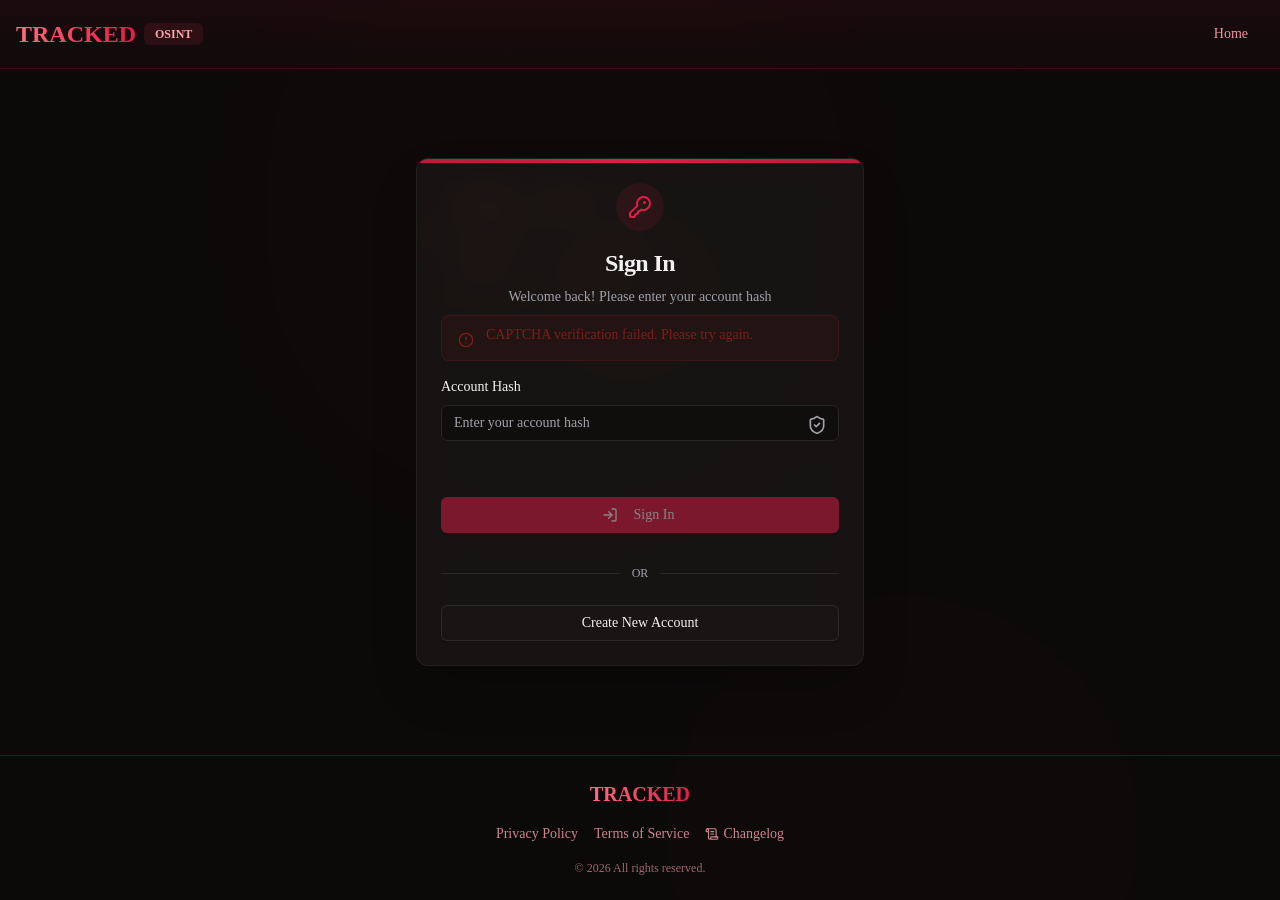
==== commit 9f0b0a9a: "Add files via upload plu" ====
--- a/index.html
+++ b/index.html
@@ -1,8 +1 @@
-<!DOCTYPE html>
-<!--xd7bsGd6UqVdoxO32dNP2--><html lang="en" class="__variable_fb8f2c __variable_f910ec"><head><meta charset="utf-8"><meta name="viewport" content="width=device-width, initial-scale=1, maximum-scale=1, user-scalable=no"><link rel="preload" href="/_next/static/media/028c0d39d2e8f589-s.p.woff2" as="font" crossorigin="" type="font/woff2"><link rel="preload" href="/_next/static/media/5b01f339abf2f1a5.p.woff2" as="font" crossorigin="" type="font/woff2"><link rel="stylesheet" href="css/6ad9841b43ad2bc9.css" data-precedence="next"><link rel="stylesheet" href="css/bc85c44ec3b7b203.css" data-precedence="next"><link rel="preload" as="script" fetchpriority="low" href="/_next/static/chunks/webpack-03781d3df9798bcf.js"><script src="js/4bd1b696-100b9d70ed4e49c1.js" async=""></script><script src="js/1255-642c76f13c20a3ec.js" async=""></script><script src="js/main-app-f3336e172256d2ab.js" async=""></script><script src="js/2619-04bc32f026a0d946.js" async=""></script><script src="js/not-found-673260e14050cb6d.js" async=""></script><script src="js/aaea2bcf-214cc465fec255ee.js" async=""></script><script src="js/3688-d46eaafa901bfeff.js" async=""></script><script src="js/8251-0ef420d9a86a98e7.js" async=""></script><script src="js/2958-98ab8f3291489f49.js" async=""></script><script src="js/3171-4b1931a788a8c04a.js" async=""></script><script src="js/9511-43b62da7e02e04df.js" async=""></script><script src="js/2851-9881bfa991775716.js" async=""></script><script src="js/layout-43d0105de817222b.js" async=""></script><script src="js/1356-55692d5ef6a323df.js" async=""></script><script src="js/1733-1f8b2a790fca4605.js" async=""></script><script src="js/6734-0e04e289f1ffd206.js" async=""></script><script src="js/5394-bf95594ca076d2ed.js" async=""></script><script src="js/6277-3df1c85bda857543.js" async=""></script><script src="js/page-b4d1cc7b3bc20fc2.js" async=""></script><link rel="preload" href="https://cdn.sell.app/embed/script.js" as="script"><meta name="next-size-adjust" content=""><meta name="theme-color" content="#e11d48"><title>TRACKED - OSINT Platform</title><meta name="description" content="A privacy-first intelligence platform with zero data retention and ephemeral sessions."><meta property="og:title" content="TRACKED - OSINT Platform"><meta property="og:description" content="Unify multiple intelligence sources in one intuitive interface. Fast, affordable, and designed for seamless investigations."><meta property="og:url" content="https://tracked.sh"><meta property="og:site_name" content="TRACKED"><meta property="og:locale" content="en_US"><meta property="og:image" content="https://tracked.sh/banner.png"><meta property="og:image:width" content="1920"><meta property="og:image:height" content="1080"><meta property="og:image:alt" content="TRACKED OSINT Dashboard Preview"><meta property="og:type" content="website"><meta name="twitter:card" content="summary_large_image"><meta name="twitter:title" content="TRACKED - OSINT Platform"><meta name="twitter:description" content="Unify multiple intelligence sources in one intuitive interface. Fast, affordable, and designed for seamless investigations."><meta name="twitter:image" content="https://tracked.sh/banner.png"><link rel="icon" href="/favicon.ico"><link href="css/style.css" rel="stylesheet"><script src="js/polyfills-42372ed130431b0a.js" nomodule=""></script></head><body class="min-h-screen bg-background font-sans antialiased"><div hidden=""><!--$--><!--/$--></div><div class="bg-black text-white overflow-x-hidden"><div class="fixed inset-0 pointer-events-none"><div class="absolute inset-0 bg-[radial-gradient(circle_at_center,rgba(244,63,94,0.05)_0%,transparent_50%)]"></div><div class="absolute inset-0 opacity-30" style="background-image:repeating-linear-gradient(
-							0deg,
-							transparent,
-							transparent 2px,
-							rgba(244, 63, 94, 0.03) 2px,
-							rgba(244, 63, 94, 0.03) 4px
-						)"></div></div><nav class="fixed top-0 left-0 right-0 z-50 transition-all duration-300 bg-transparent border-b border-rose-900/20" style="transform:none"><div class="max-w-7xl mx-auto px-8 py-6 flex justify-between items-center"><a class="flex items-center gap-3 group" href="/index.html"><div><img alt="Tracked Logo" loading="lazy" width="32" height="32" decoding="async" data-nimg="1" class="w-8 h-8" style="color:transparent" src="images/tracked_logo.svg"></div><span class="text-white font-black text-xl group-hover:text-rose-400 transition-colors">TRACKED</span><div class="inline-flex items-center rounded-md border px-2.5 py-0.5 font-semibold transition-colors focus:outline-none focus:ring-2 focus:ring-ring focus:ring-offset-2 shadow hover:bg-primary/80 bg-rose-950/80 text-rose-300 text-xs border-rose-800/50 backdrop-blur-sm">OSINT</div></a><div class="hidden md:flex items-center gap-8 text-sm"><div><a href="#features" class="text-gray-300 hover:text-rose-400 transition-colors duration-200 font-medium relative group">Features<span class="absolute -bottom-1 left-0 w-0 h-0.5 bg-rose-400 group-hover:w-full transition-all duration-200"></span></a></div><div><a href="#matrix" class="text-gray-300 hover:text-rose-400 transition-colors duration-200 font-medium relative group">Sources<span class="absolute -bottom-1 left-0 w-0 h-0.5 bg-rose-400 group-hover:w-full transition-all duration-200"></span></a></div><div><a href="#pricing" class="text-gray-300 hover:text-rose-400 transition-colors duration-200 font-medium relative group">Pricing<span class="absolute -bottom-1 left-0 w-0 h-0.5 bg-rose-400 group-hover:w-full transition-all duration-200"></span></a></div><div><a class="text-gray-300 hover:text-rose-400 transition-colors duration-200 font-medium relative group" href="/partners.html">Partners<span class="absolute -bottom-1 left-0 w-0 h-0.5 bg-rose-400 group-hover:w-full transition-all duration-200"></span></a></div><div><a class="text-gray-300 hover:text-rose-400 transition-colors duration-200 font-medium relative group" href="/resources.html">Resources<span class="absolute -bottom-1 left-0 w-0 h-0.5 bg-rose-400 group-hover:w-full transition-all duration-200"></span></a></div><div><a class="flex items-center gap-2 text-gray-300 hover:text-rose-400 transition-all duration-200 font-medium relative group px-3 py-1.5 rounded-lg border border-rose-900/30 hover:border-rose-600/50 bg-rose-950/20 hover:bg-rose-950/30" href="/research.html"><svg xmlns="http://www.w3.org/2000/svg" width="24" height="24" viewbox="0 0 24 24" fill="none" stroke="currentColor" stroke-width="2" stroke-linecap="round" stroke-linejoin="round" class="lucide lucide-file-text w-4 h-4 text-rose-400 group-hover:text-rose-300 transition-colors" aria-hidden="true"><path d="M6 22a2 2 0 0 1-2-2V4a2 2 0 0 1 2-2h8a2.4 2.4 0 0 1 1.704.706l3.588 3.588A2.4 2.4 0 0 1 20 8v12a2 2 0 0 1-2 2z"></path><path d="M14 2v5a1 1 0 0 0 1 1h5"></path><path d="M10 9H8"></path><path d="M16 13H8"></path><path d="M16 17H8"></path></svg><span class="bg-gradient-to-r from-rose-400 to-rose-500 bg-clip-text text-transparent font-semibold">Research</span><div class="absolute -bottom-1 left-0 right-0 h-0.5 bg-gradient-to-r from-rose-400 to-rose-600 scale-x-0 group-hover:scale-x-100 transition-transform duration-200"></div></a></div></div><div tabindex="0"><a class="inline-flex items-center justify-center gap-2 whitespace-nowrap rounded-md text-sm font-medium focus-visible:outline-none focus-visible:ring-1 focus-visible:ring-ring disabled:pointer-events-none disabled:opacity-50 [&amp;_svg]:pointer-events-none [&amp;_svg]:size-4 [&amp;_svg]:shrink-0 h-9 px-4 py-2 bg-rose-600 hover:bg-rose-700 text-white border-0 shadow-lg shadow-rose-500/20 hover:shadow-rose-500/30 transition-all duration-200 flex items-center gap-2" href="/dashboard.html"><svg xmlns="http://www.w3.org/2000/svg" width="24" height="24" viewbox="0 0 24 24" fill="none" stroke="currentColor" stroke-width="2" stroke-linecap="round" stroke-linejoin="round" class="lucide lucide-terminal w-4 h-4" aria-hidden="true"><path d="M12 19h8"></path><path d="m4 17 6-6-6-6"></path></svg>Dashboard</a></div></div></nav><div class="min-h-screen"><section class="min-h-screen flex items-center relative pt-20"><div class="w-full max-w-7xl mx-auto px-8 grid lg:grid-cols-2 gap-16 items-center"><div class="space-y-8"><div class="space-y-6"><div class="flex items-center gap-4 mb-8"><div class="h-px bg-rose-600 w-12"></div><div class="inline-flex items-center rounded-md border text-xs font-semibold transition-colors focus:outline-none focus:ring-2 focus:ring-ring focus:ring-offset-2 shadow hover:bg-primary/80 bg-rose-600/20 text-rose-300 border-rose-600/30 px-4 py-1">OSINT PLATFORM</div></div><h1 class="text-5xl lg:text-7xl font-black leading-tight"><span class="text-white">INTELLIGENCE</span><br><span class="text-rose-400">WITHOUT</span><br><span class="text-white">TRACES</span></h1><div class="text-xl text-gray-300 leading-relaxed"><p class="mb-4">Uncover <span class="text-rose-400 font-bold">digital intelligence</span> through the most comprehensive OSINT platform with access to 500B+ records from premium sources.</p><p class="text-gray-400 text-lg">Professional-grade intelligence. Secure access. Minimal logging.</p></div></div><div class="flex flex-col sm:flex-row gap-4"><a href="#pricing" class="inline-flex items-center justify-center gap-2 whitespace-nowrap text-sm font-medium transition-colors focus-visible:outline-none focus-visible:ring-1 focus-visible:ring-ring disabled:pointer-events-none disabled:opacity-50 [&amp;_svg]:pointer-events-none [&amp;_svg]:size-4 [&amp;_svg]:shrink-0 shadow h-10 rounded-md bg-rose-600 hover:bg-rose-700 text-white px-8 py-4 flex items-center gap-2">ACCESS NOW<svg xmlns="http://www.w3.org/2000/svg" width="24" height="24" viewbox="0 0 24 24" fill="none" stroke="currentColor" stroke-width="2" stroke-linecap="round" stroke-linejoin="round" class="lucide lucide-arrow-right w-5 h-5" aria-hidden="true"><path d="M5 12h14"></path><path d="m12 5 7 7-7 7"></path></svg></a><a href="#matrix" class="inline-flex items-center justify-center gap-2 whitespace-nowrap text-sm font-medium transition-colors focus-visible:outline-none focus-visible:ring-1 focus-visible:ring-ring disabled:pointer-events-none disabled:opacity-50 [&amp;_svg]:pointer-events-none [&amp;_svg]:size-4 [&amp;_svg]:shrink-0 border bg-background shadow-sm hover:text-accent-foreground h-10 rounded-md border-rose-800 text-rose-300 hover:bg-rose-950 px-8 py-4">VIEW SOURCES</a></div></div><div class="lg:pl-8"><div class="bg-rose-950/10 border border-rose-900/30 rounded-2xl p-8 backdrop-blur-sm"><div class="grid grid-cols-2 gap-6"><div class="space-y-2"><div class="flex items-center gap-2 text-rose-400"><svg xmlns="http://www.w3.org/2000/svg" width="24" height="24" viewbox="0 0 24 24" fill="none" stroke="currentColor" stroke-width="2" stroke-linecap="round" stroke-linejoin="round" class="lucide lucide-activity w-4 h-4" aria-hidden="true"><path d="M22 12h-2.48a2 2 0 0 0-1.93 1.46l-2.35 8.36a.25.25 0 0 1-.48 0L9.24 2.18a.25.25 0 0 0-.48 0l-2.35 8.36A2 2 0 0 1 4.49 12H2"></path></svg><span class="text-sm font-medium">SOURCES</span></div><div class="text-3xl font-black text-white">42<!-- -->+</div><div class="text-xs text-gray-400">Active Intelligence APIs</div></div><div class="space-y-2"><div class="flex items-center gap-2 text-rose-400"><svg xmlns="http://www.w3.org/2000/svg" width="24" height="24" viewbox="0 0 24 24" fill="none" stroke="currentColor" stroke-width="2" stroke-linecap="round" stroke-linejoin="round" class="lucide lucide-database w-4 h-4" aria-hidden="true"><ellipse cx="12" cy="5" rx="9" ry="3"></ellipse><path d="M3 5V19A9 3 0 0 0 21 19V5"></path><path d="M3 12A9 3 0 0 0 21 12"></path></svg><span class="text-sm font-medium">RECORDS</span></div><div class="text-3xl font-black text-white">500B+</div><div class="text-xs text-gray-400">Searchable Data Points</div></div><div class="space-y-2"><div class="flex items-center gap-2 text-rose-400"><svg xmlns="http://www.w3.org/2000/svg" width="24" height="24" viewbox="0 0 24 24" fill="none" stroke="currentColor" stroke-width="2" stroke-linecap="round" stroke-linejoin="round" class="lucide lucide-shield w-4 h-4" aria-hidden="true"><path d="M20 13c0 5-3.5 7.5-7.66 8.95a1 1 0 0 1-.67-.01C7.5 20.5 4 18 4 13V6a1 1 0 0 1 1-1c2 0 4.5-1.2 6.24-2.72a1.17 1.17 0 0 1 1.52 0C14.51 3.81 17 5 19 5a1 1 0 0 1 1 1z"></path></svg><span class="text-sm font-medium">PRIVACY</span></div><div class="text-3xl font-black text-white">LOGS</div><div class="text-xs text-gray-400">User Agents &amp; IPs Only</div></div><div class="space-y-2"><div class="flex items-center gap-2 text-rose-400"><svg xmlns="http://www.w3.org/2000/svg" width="24" height="24" viewbox="0 0 24 24" fill="none" stroke="currentColor" stroke-width="2" stroke-linecap="round" stroke-linejoin="round" class="lucide lucide-zap w-4 h-4" aria-hidden="true"><path d="M4 14a1 1 0 0 1-.78-1.63l9.9-10.2a.5.5 0 0 1 .86.46l-1.92 6.02A1 1 0 0 0 13 10h7a1 1 0 0 1 .78 1.63l-9.9 10.2a.5.5 0 0 1-.86-.46l1.92-6.02A1 1 0 0 0 11 14z"></path></svg><span class="text-sm font-medium">SPEED</span></div><div class="text-3xl font-black text-white">&lt;2s</div><div class="text-xs text-gray-400">Average Response</div></div></div><div class="mt-8 pt-6 border-t border-rose-900/20"><div class="flex items-center justify-between text-sm"><span class="text-gray-400">Uptime</span><span class="text-rose-400 font-semibold">99.9%</span></div><div class="mt-2 h-2 bg-rose-950/30 rounded-full overflow-hidden"><div class="h-full w-[99.9%] bg-rose-600 rounded-full"></div></div></div></div></div></div></section><section id="features" class="py-24 px-8"><div class="max-w-6xl mx-auto"><div class="mb-20"><div class="flex items-center gap-4 mb-8"><div class="h-px bg-rose-600 w-16"></div><span class="text-rose-400 text-sm font-medium">PLATFORM CAPABILITIES</span></div><h2 class="text-4xl lg:text-6xl font-black text-white mb-6">INTELLIGENCE<br><span class="text-rose-400">REDEFINED</span></h2></div><div class="relative"><div class="absolute left-8 top-0 bottom-0 w-px bg-rose-600"></div><div class="space-y-16"><div class="relative flex items-start gap-8 group"><div class="relative z-10 flex-shrink-0"><div class="w-16 h-16 bg-rose-600 rounded-lg flex items-center justify-center"><svg xmlns="http://www.w3.org/2000/svg" width="24" height="24" viewbox="0 0 24 24" fill="none" stroke="currentColor" stroke-width="2" stroke-linecap="round" stroke-linejoin="round" class="lucide lucide-shield w-8 h-8 text-white" aria-hidden="true"><path d="M20 13c0 5-3.5 7.5-7.66 8.95a1 1 0 0 1-.67-.01C7.5 20.5 4 18 4 13V6a1 1 0 0 1 1-1c2 0 4.5-1.2 6.24-2.72a1.17 1.17 0 0 1 1.52 0C14.51 3.81 17 5 19 5a1 1 0 0 1 1 1z"></path></svg></div></div><div class="flex-1 pb-8"><div class="bg-rose-950/10 border border-rose-900/30 rounded-2xl p-8 backdrop-blur-sm"><div class="flex items-center gap-4 mb-6"><span class="text-rose-400 font-mono text-sm">01</span><div class="h-px bg-rose-600 flex-1"></div></div><h3 class="text-2xl font-black text-white mb-4">MINIMAL LOGGING POLICY</h3><p class="text-gray-300 text-lg leading-relaxed mb-6">We only store essential user agents and IP addresses for security purposes. Your search queries and results are never stored or retained.</p><div class="grid grid-cols-2 gap-4"><div class="flex items-center gap-2"><div class="w-2 h-2 bg-rose-400 rounded-full"></div><span class="text-gray-400 text-sm">Query data not stored</span></div><div class="flex items-center gap-2"><div class="w-2 h-2 bg-rose-400 rounded-full"></div><span class="text-gray-400 text-sm">Minimal logging</span></div><div class="flex items-center gap-2"><div class="w-2 h-2 bg-rose-400 rounded-full"></div><span class="text-gray-400 text-sm">Secure session handling</span></div><div class="flex items-center gap-2"><div class="w-2 h-2 bg-rose-400 rounded-full"></div><span class="text-gray-400 text-sm">Privacy-focused design</span></div></div></div></div></div><div class="relative flex items-start gap-8 group"><div class="relative z-10 flex-shrink-0"><div class="w-16 h-16 bg-rose-600 rounded-lg flex items-center justify-center"><svg xmlns="http://www.w3.org/2000/svg" width="24" height="24" viewbox="0 0 24 24" fill="none" stroke="currentColor" stroke-width="2" stroke-linecap="round" stroke-linejoin="round" class="lucide lucide-database w-8 h-8 text-white" aria-hidden="true"><ellipse cx="12" cy="5" rx="9" ry="3"></ellipse><path d="M3 5V19A9 3 0 0 0 21 19V5"></path><path d="M3 12A9 3 0 0 0 21 12"></path></svg></div></div><div class="flex-1 pb-8"><div class="bg-rose-950/10 border border-rose-900/30 rounded-2xl p-8 backdrop-blur-sm"><div class="flex items-center gap-4 mb-6"><span class="text-rose-400 font-mono text-sm">02</span><div class="h-px bg-rose-600 flex-1"></div></div><h3 class="text-2xl font-black text-white mb-4">MASSIVE DATA ACCESS</h3><p class="text-gray-300 text-lg leading-relaxed mb-6">Access the largest collection of intelligence data through one unified interface with instant results from 500B+ indexed records.</p><div class="grid grid-cols-2 gap-4"><div class="flex items-center gap-2"><div class="w-2 h-2 bg-rose-400 rounded-full"></div><span class="text-gray-400 text-sm">500B+ searchable records</span></div><div class="flex items-center gap-2"><div class="w-2 h-2 bg-rose-400 rounded-full"></div><span class="text-gray-400 text-sm">Real-time indexing</span></div><div class="flex items-center gap-2"><div class="w-2 h-2 bg-rose-400 rounded-full"></div><span class="text-gray-400 text-sm">Multi-source aggregation</span></div><div class="flex items-center gap-2"><div class="w-2 h-2 bg-rose-400 rounded-full"></div><span class="text-gray-400 text-sm">Instant query response</span></div></div></div></div></div><div class="relative flex items-start gap-8 group"><div class="relative z-10 flex-shrink-0"><div class="w-16 h-16 bg-rose-600 rounded-lg flex items-center justify-center"><svg xmlns="http://www.w3.org/2000/svg" width="24" height="24" viewbox="0 0 24 24" fill="none" stroke="currentColor" stroke-width="2" stroke-linecap="round" stroke-linejoin="round" class="lucide lucide-lock w-8 h-8 text-white" aria-hidden="true"><rect width="18" height="11" x="3" y="11" rx="2" ry="2"></rect><path d="M7 11V7a5 5 0 0 1 10 0v4"></path></svg></div></div><div class="flex-1 pb-8"><div class="bg-rose-950/10 border border-rose-900/30 rounded-2xl p-8 backdrop-blur-sm"><div class="flex items-center gap-4 mb-6"><span class="text-rose-400 font-mono text-sm">03</span><div class="h-px bg-rose-600 flex-1"></div></div><h3 class="text-2xl font-black text-white mb-4">SECURE ACCESS PROTOCOLS</h3><p class="text-gray-300 text-lg leading-relaxed mb-6">Professional-grade security measures protect your research activities through secure connection handling and access controls.</p><div class="grid grid-cols-2 gap-4"><div class="flex items-center gap-2"><div class="w-2 h-2 bg-rose-400 rounded-full"></div><span class="text-gray-400 text-sm">HTTPS encryption</span></div><div class="flex items-center gap-2"><div class="w-2 h-2 bg-rose-400 rounded-full"></div><span class="text-gray-400 text-sm">Secure API routing</span></div><div class="flex items-center gap-2"><div class="w-2 h-2 bg-rose-400 rounded-full"></div><span class="text-gray-400 text-sm">Session management</span></div><div class="flex items-center gap-2"><div class="w-2 h-2 bg-rose-400 rounded-full"></div><span class="text-gray-400 text-sm">Access logging</span></div></div></div></div></div></div></div></div></section><section id="matrix" class="py-24 px-8"><div class="max-w-7xl mx-auto"><div class="mb-16"><div class="flex items-center gap-4 mb-8"><div class="h-px bg-rose-600 w-16"></div><span class="text-rose-400 text-sm font-medium">INTELLIGENCE SOURCES</span></div><h2 class="text-4xl lg:text-6xl font-black text-white mb-6">INTELLIGENCE<br><span class="text-rose-400">NETWORK</span></h2><p class="text-gray-300 text-xl max-w-3xl">Access <!-- -->42<!-- -->+ premium intelligence sources through our unified platform.<a class="text-rose-400 hover:text-rose-300 transition-colors ml-2" href="/partners.html">View partnerships &rarr;</a></p></div><div class="space-y-8"><div class="grid md:grid-cols-2 lg:grid-cols-3 xl:grid-cols-4 gap-4"><div class="bg-rose-950/10 border border-rose-900/30 rounded-xl p-4 group cursor-pointer"><div class="flex items-start gap-3"><div class="flex-shrink-0 w-10 h-10 bg-rose-600/20 rounded-lg flex items-center justify-center group-hover:bg-rose-600/30 transition-colors"><svg xmlns="http://www.w3.org/2000/svg" width="24" height="24" viewbox="0 0 24 24" fill="none" stroke="currentColor" stroke-width="2" stroke-linecap="round" stroke-linejoin="round" class="lucide lucide-database w-5 h-5 text-rose-400" aria-hidden="true"><ellipse cx="12" cy="5" rx="9" ry="3"></ellipse><path d="M3 5V19A9 3 0 0 0 21 19V5"></path><path d="M3 12A9 3 0 0 0 21 12"></path></svg></div><div class="min-w-0 flex-1"><h3 class="font-semibold text-white text-sm mb-1 truncate">Breach.vip</h3><p class="text-gray-400 text-xs leading-relaxed mb-2 line-clamp-2">Credential breach search with wildcard support</p><div class="flex items-center justify-between text-xs"><span class="text-rose-400 font-medium">$0</span><div class="flex items-center gap-1"><div class="w-2 h-2 bg-green-400 rounded-full"></div><span class="text-green-400">Active</span></div></div></div></div></div><div class="bg-rose-950/10 border border-rose-900/30 rounded-xl p-4 group cursor-pointer"><div class="flex items-start gap-3"><div class="flex-shrink-0 w-10 h-10 bg-rose-600/20 rounded-lg flex items-center justify-center group-hover:bg-rose-600/30 transition-colors"><svg xmlns="http://www.w3.org/2000/svg" width="24" height="24" viewbox="0 0 24 24" fill="none" stroke="currentColor" stroke-width="2" stroke-linecap="round" stroke-linejoin="round" class="lucide lucide-shield w-5 h-5 text-rose-400" aria-hidden="true"><path d="M20 13c0 5-3.5 7.5-7.66 8.95a1 1 0 0 1-.67-.01C7.5 20.5 4 18 4 13V6a1 1 0 0 1 1-1c2 0 4.5-1.2 6.24-2.72a1.17 1.17 0 0 1 1.52 0C14.51 3.81 17 5 19 5a1 1 0 0 1 1 1z"></path></svg></div><div class="min-w-0 flex-1"><h3 class="font-semibold text-white text-sm mb-1 truncate">BreachDirectory</h3><p class="text-gray-400 text-xs leading-relaxed mb-2 line-clamp-2">Data breach aggregator with OSINT, dark web, and paste searches</p><div class="flex items-center justify-between text-xs"><span class="text-rose-400 font-medium">$35<!-- -->/monthly</span><div class="flex items-center gap-1"><div class="w-2 h-2 bg-green-400 rounded-full"></div><span class="text-green-400">Active</span></div></div></div></div></div><div class="bg-rose-950/10 border border-rose-900/30 rounded-xl p-4 group cursor-pointer"><div class="flex items-start gap-3"><div class="flex-shrink-0 w-10 h-10 bg-rose-600/20 rounded-lg flex items-center justify-center group-hover:bg-rose-600/30 transition-colors"><svg xmlns="http://www.w3.org/2000/svg" width="24" height="24" viewbox="0 0 24 24" fill="none" stroke="currentColor" stroke-width="2" stroke-linecap="round" stroke-linejoin="round" class="lucide lucide-eye-off w-5 h-5 text-rose-400" aria-hidden="true"><path d="M10.733 5.076a10.744 10.744 0 0 1 11.205 6.575 1 1 0 0 1 0 .696 10.747 10.747 0 0 1-1.444 2.49"></path><path d="M14.084 14.158a3 3 0 0 1-4.242-4.242"></path><path d="M17.479 17.499a10.75 10.75 0 0 1-15.417-5.151 1 1 0 0 1 0-.696 10.75 10.75 0 0 1 4.446-5.143"></path><path d="m2 2 20 20"></path></svg></div><div class="min-w-0 flex-1"><h3 class="font-semibold text-white text-sm mb-1 truncate">Redact</h3><p class="text-gray-400 text-xs leading-relaxed mb-2 line-clamp-2">Stealer log aggregator with high-quality data.</p><div class="flex items-center justify-between text-xs"><span class="text-rose-400 font-medium">$450<!-- -->/one-time</span><div class="flex items-center gap-1"><div class="w-2 h-2 bg-green-400 rounded-full"></div><span class="text-green-400">Active</span></div></div></div></div></div><div class="bg-rose-950/10 border border-rose-900/30 rounded-xl p-4 group cursor-pointer"><div class="flex items-start gap-3"><div class="flex-shrink-0 w-10 h-10 bg-rose-600/20 rounded-lg flex items-center justify-center group-hover:bg-rose-600/30 transition-colors"><svg xmlns="http://www.w3.org/2000/svg" width="24" height="24" viewbox="0 0 24 24" fill="none" stroke="currentColor" stroke-width="2" stroke-linecap="round" stroke-linejoin="round" class="lucide lucide-cat w-5 h-5 text-rose-400" aria-hidden="true"><path d="M12 5c.67 0 1.35.09 2 .26 1.78-2 5.03-2.84 6.42-2.26 1.4.58-.42 7-.42 7 .57 1.07 1 2.24 1 3.44C21 17.9 16.97 21 12 21s-9-3-9-7.56c0-1.25.5-2.4 1-3.44 0 0-1.89-6.42-.5-7 1.39-.58 4.72.23 6.5 2.23A9.04 9.04 0 0 1 12 5Z"></path><path d="M8 14v.5"></path><path d="M16 14v.5"></path><path d="M11.25 16.25h1.5L12 17l-.75-.75Z"></path></svg></div><div class="min-w-0 flex-1"><h3 class="font-semibold text-white text-sm mb-1 truncate">OSINTCat.ru</h3><p class="text-gray-400 text-xs leading-relaxed mb-2 line-clamp-2">OSINT.</p><div class="flex items-center justify-between text-xs"><span class="text-rose-400 font-medium">$20<!-- -->/one-time</span><div class="flex items-center gap-1"><div class="w-2 h-2 bg-green-400 rounded-full"></div><span class="text-green-400">Active</span></div></div></div></div></div><div class="bg-rose-950/10 border border-rose-900/30 rounded-xl p-4 group cursor-pointer"><div class="flex items-start gap-3"><div class="flex-shrink-0 w-10 h-10 bg-rose-600/20 rounded-lg flex items-center justify-center group-hover:bg-rose-600/30 transition-colors"><svg xmlns="http://www.w3.org/2000/svg" width="24" height="24" viewbox="0 0 24 24" fill="none" stroke="currentColor" stroke-width="2" stroke-linecap="round" stroke-linejoin="round" class="lucide lucide-user-search w-5 h-5 text-rose-400" aria-hidden="true"><circle cx="10" cy="7" r="4"></circle><path d="M10.3 15H7a4 4 0 0 0-4 4v2"></path><circle cx="17" cy="17" r="3"></circle><path d="m21 21-1.9-1.9"></path></svg></div><div class="min-w-0 flex-1"><h3 class="font-semibold text-white text-sm mb-1 truncate">CSINT.online</h3><p class="text-gray-400 text-xs leading-relaxed mb-2 line-clamp-2">Username search across multiple social platforms</p><div class="flex items-center justify-between text-xs"><span class="text-rose-400 font-medium">$15<!-- -->/monthly</span><div class="flex items-center gap-1"><div class="w-2 h-2 bg-green-400 rounded-full"></div><span class="text-green-400">Active</span></div></div></div></div></div><div class="bg-rose-950/10 border border-rose-900/30 rounded-xl p-4 group cursor-pointer"><div class="flex items-start gap-3"><div class="flex-shrink-0 w-10 h-10 bg-rose-600/20 rounded-lg flex items-center justify-center group-hover:bg-rose-600/30 transition-colors"><svg xmlns="http://www.w3.org/2000/svg" width="24" height="24" viewbox="0 0 24 24" fill="none" stroke="currentColor" stroke-width="2" stroke-linecap="round" stroke-linejoin="round" class="lucide lucide-activity w-5 h-5 text-rose-400" aria-hidden="true"><path d="M22 12h-2.48a2 2 0 0 0-1.93 1.46l-2.35 8.36a.25.25 0 0 1-.48 0L9.24 2.18a.25.25 0 0 0-.48 0l-2.35 8.36A2 2 0 0 1 4.49 12H2"></path></svg></div><div class="min-w-0 flex-1"><h3 class="font-semibold text-white text-sm mb-1 truncate">SyAPI</h3><p class="text-gray-400 text-xs leading-relaxed mb-2 line-clamp-2">OSINT.</p><div class="flex items-center justify-between text-xs"><span class="text-rose-400 font-medium">$50<!-- -->/monthly</span><div class="flex items-center gap-1"><div class="w-2 h-2 bg-green-400 rounded-full"></div><span class="text-green-400">Active</span></div></div></div></div></div><div class="bg-rose-950/10 border border-rose-900/30 rounded-xl p-4 group cursor-pointer"><div class="flex items-start gap-3"><div class="flex-shrink-0 w-10 h-10 bg-rose-600/20 rounded-lg flex items-center justify-center group-hover:bg-rose-600/30 transition-colors"><svg xmlns="http://www.w3.org/2000/svg" width="24" height="24" viewbox="0 0 24 24" fill="none" stroke="currentColor" stroke-width="2" stroke-linecap="round" stroke-linejoin="round" class="lucide lucide-copy w-5 h-5 text-rose-400" aria-hidden="true"><rect width="14" height="14" x="8" y="8" rx="2" ry="2"></rect><path d="M4 16c-1.1 0-2-.9-2-2V4c0-1.1.9-2 2-2h10c1.1 0 2 .9 2 2"></path></svg></div><div class="min-w-0 flex-1"><h3 class="font-semibold text-white text-sm mb-1 truncate">IntelBase</h3><p class="text-gray-400 text-xs leading-relaxed mb-2 line-clamp-2">E-mail OSINT with various modules and exclusive searches.</p><div class="flex items-center justify-between text-xs"><span class="text-rose-400 font-medium">$40<!-- -->/monthly</span><div class="flex items-center gap-1"><div class="w-2 h-2 bg-green-400 rounded-full"></div><span class="text-green-400">Active</span></div></div></div></div></div><div class="bg-rose-950/10 border border-rose-900/30 rounded-xl p-4 group cursor-pointer"><div class="flex items-start gap-3"><div class="flex-shrink-0 w-10 h-10 bg-rose-600/20 rounded-lg flex items-center justify-center group-hover:bg-rose-600/30 transition-colors"><svg xmlns="http://www.w3.org/2000/svg" width="24" height="24" viewbox="0 0 24 24" fill="none" stroke="currentColor" stroke-width="2" stroke-linecap="round" stroke-linejoin="round" class="lucide lucide-scan-eye w-5 h-5 text-rose-400" aria-hidden="true"><path d="M3 7V5a2 2 0 0 1 2-2h2"></path><path d="M17 3h2a2 2 0 0 1 2 2v2"></path><path d="M21 17v2a2 2 0 0 1-2 2h-2"></path><path d="M7 21H5a2 2 0 0 1-2-2v-2"></path><circle cx="12" cy="12" r="1"></circle><path d="M18.944 12.33a1 1 0 0 0 0-.66 7.5 7.5 0 0 0-13.888 0 1 1 0 0 0 0 .66 7.5 7.5 0 0 0 13.888 0"></path></svg></div><div class="min-w-0 flex-1"><h3 class="font-semibold text-white text-sm mb-1 truncate">Minerva</h3><p class="text-gray-400 text-xs leading-relaxed mb-2 line-clamp-2">Email OSINT across 70+ platforms.</p><div class="flex items-center justify-between text-xs"><span class="text-rose-400 font-medium">&euro;0.002<!-- -->/per-report</span><div class="flex items-center gap-1"><div class="w-2 h-2 bg-green-400 rounded-full"></div><span class="text-green-400">Active</span></div></div></div></div></div><div class="bg-rose-950/10 border border-rose-900/30 rounded-xl p-4 group cursor-pointer"><div class="flex items-start gap-3"><div class="flex-shrink-0 w-10 h-10 bg-rose-600/20 rounded-lg flex items-center justify-center group-hover:bg-rose-600/30 transition-colors"><svg xmlns="http://www.w3.org/2000/svg" width="24" height="24" viewbox="0 0 24 24" fill="none" stroke="currentColor" stroke-width="2" stroke-linecap="round" stroke-linejoin="round" class="lucide lucide-split w-5 h-5 text-rose-400" aria-hidden="true"><path d="M16 3h5v5"></path><path d="M8 3H3v5"></path><path d="M12 22v-8.3a4 4 0 0 0-1.172-2.872L3 3"></path><path d="m15 9 6-6"></path></svg></div><div class="min-w-0 flex-1"><h3 class="font-semibold text-white text-sm mb-1 truncate">IntelFetch</h3><p class="text-gray-400 text-xs leading-relaxed mb-2 line-clamp-2">Multi-source and functionality OSINT.</p><div class="flex items-center justify-between text-xs"><span class="text-rose-400 font-medium">$150<!-- -->/monthly</span><div class="flex items-center gap-1"><div class="w-2 h-2 bg-green-400 rounded-full"></div><span class="text-green-400">Active</span></div></div></div></div></div><div class="bg-rose-950/10 border border-rose-900/30 rounded-xl p-4 group cursor-pointer"><div class="flex items-start gap-3"><div class="flex-shrink-0 w-10 h-10 bg-rose-600/20 rounded-lg flex items-center justify-center group-hover:bg-rose-600/30 transition-colors"><svg xmlns="http://www.w3.org/2000/svg" width="24" height="24" viewbox="0 0 24 24" fill="none" stroke="currentColor" stroke-width="2" stroke-linecap="round" stroke-linejoin="round" class="lucide lucide-chess-knight w-5 h-5 text-rose-400" aria-hidden="true"><path d="M5 20a2 2 0 0 1 2-2h10a2 2 0 0 1 2 2v1a1 1 0 0 1-1 1H6a1 1 0 0 1-1-1z"></path><path d="M16.5 18c1-2 2.5-5 2.5-9a7 7 0 0 0-7-7H6.635a1 1 0 0 0-.768 1.64L7 5l-2.32 5.802a2 2 0 0 0 .95 2.526l2.87 1.456"></path><path d="m15 5 1.425-1.425"></path><path d="m17 8 1.53-1.53"></path><path d="M9.713 12.185 7 18"></path></svg></div><div class="min-w-0 flex-1"><h3 class="font-semibold text-white text-sm mb-1 truncate">STEALERLO.GS</h3><p class="text-gray-400 text-xs leading-relaxed mb-2 line-clamp-2">Comprehensive stealer log API with 12B+ records. Social media analysis, async logs search, hash/IP lookup, phone lookup, and machine info downloads.</p><div class="flex items-center justify-between text-xs"><span class="text-rose-400 font-medium">$200<!-- -->/monthly</span><div class="flex items-center gap-1"><div class="w-2 h-2 bg-green-400 rounded-full"></div><span class="text-green-400">Active</span></div></div></div></div></div><div class="bg-rose-950/10 border border-rose-900/30 rounded-xl p-4 group cursor-pointer"><div class="flex items-start gap-3"><div class="flex-shrink-0 w-10 h-10 bg-rose-600/20 rounded-lg flex items-center justify-center group-hover:bg-rose-600/30 transition-colors"><svg xmlns="http://www.w3.org/2000/svg" width="24" height="24" viewbox="0 0 24 24" fill="none" stroke="currentColor" stroke-width="2" stroke-linecap="round" stroke-linejoin="round" class="lucide lucide-search-check w-5 h-5 text-rose-400" aria-hidden="true"><path d="m8 11 2 2 4-4"></path><circle cx="11" cy="11" r="8"></circle><path d="m21 21-4.3-4.3"></path></svg></div><div class="min-w-0 flex-1"><h3 class="font-semibold text-white text-sm mb-1 truncate">LeakOSINT</h3><p class="text-gray-400 text-xs leading-relaxed mb-2 line-clamp-2">Leaked databases and breach compilations</p><div class="flex items-center justify-between text-xs"><span class="text-rose-400 font-medium">$5<!-- -->/monthly</span><div class="flex items-center gap-1"><div class="w-2 h-2 bg-green-400 rounded-full"></div><span class="text-green-400">Active</span></div></div></div></div></div><div class="bg-rose-950/10 border border-rose-900/30 rounded-xl p-4 group cursor-pointer"><div class="flex items-start gap-3"><div class="flex-shrink-0 w-10 h-10 bg-rose-600/20 rounded-lg flex items-center justify-center group-hover:bg-rose-600/30 transition-colors"><svg version="1.0" xmlns="http://www.w3.org/2000/svg" width="32" height="32" viewbox="0 0 32 32" color="currentColor" role="img" aria-label="IntelligenceX icon" aria-hidden="true" class="w-5 h-5 text-rose-400"><g transform="translate(0.000000,32.000000) scale(0.100000,-0.100000)" stroke="none" fill="currentColor"><path d="M180 255 c0 -3 12 -23 26 -45 l26 -39 -32 -45 c-17 -25 -27 -46 -21 -46 5 0 19 16 31 35 12 19 25 35 30 35 5 0 18 -16 30 -35 12 -19 26 -35 31 -35 14 0 11 7 -17 50 -29 43 -27 53 12 108 9 12 12 22 6 22 -6 0 -21 -16 -33 -37 l-22 -36 -24 29 c-12 16 -23 32 -23 37 0 4 -4 7 -10 7 -5 0 -10 -2 -10 -5z"></path><path d="M0 70 c0 -6 30 -10 70 -10 40 0 70 4 70 10 0 6 -30 10 -70 10 -40 0 -70 -4 -70 -10z"></path></g></svg></div><div class="min-w-0 flex-1"><h3 class="font-semibold text-white text-sm mb-1 truncate">IntelX</h3><p class="text-gray-400 text-xs leading-relaxed mb-2 line-clamp-2">The biggest data breach aggregrator there is. Has most public and semi-private data.</p><div class="flex items-center justify-between text-xs"><span class="text-rose-400 font-medium">$1<!-- -->/yearly</span><div class="flex items-center gap-1"><div class="w-2 h-2 bg-green-400 rounded-full"></div><span class="text-green-400">Active</span></div></div></div></div></div></div><div class="flex items-center justify-center gap-4"><button class="inline-flex items-center justify-center gap-2 whitespace-nowrap font-medium transition-colors focus-visible:outline-none focus-visible:ring-1 focus-visible:ring-ring disabled:pointer-events-none disabled:opacity-50 [&amp;_svg]:pointer-events-none [&amp;_svg]:size-4 [&amp;_svg]:shrink-0 border shadow-sm hover:text-accent-foreground h-8 rounded-md px-3 text-xs border-rose-900/30 bg-rose-950/10 text-white hover:bg-rose-950/20" disabled><svg xmlns="http://www.w3.org/2000/svg" width="24" height="24" viewbox="0 0 24 24" fill="none" stroke="currentColor" stroke-width="2" stroke-linecap="round" stroke-linejoin="round" class="lucide lucide-chevron-left w-4 h-4" aria-hidden="true"><path d="m15 18-6-6 6-6"></path></svg>Previous</button><div class="flex items-center gap-2 text-sm text-gray-400">Page <!-- -->1<!-- --> of <!-- -->4<!-- --> &bull; Showing<!-- --> <!-- -->12<!-- --> of <!-- -->42<!-- --> sources</div><button class="inline-flex items-center justify-center gap-2 whitespace-nowrap font-medium transition-colors focus-visible:outline-none focus-visible:ring-1 focus-visible:ring-ring disabled:pointer-events-none disabled:opacity-50 [&amp;_svg]:pointer-events-none [&amp;_svg]:size-4 [&amp;_svg]:shrink-0 border shadow-sm hover:text-accent-foreground h-8 rounded-md px-3 text-xs border-rose-900/30 bg-rose-950/10 text-white hover:bg-rose-950/20">Next<svg xmlns="http://www.w3.org/2000/svg" width="24" height="24" viewbox="0 0 24 24" fill="none" stroke="currentColor" stroke-width="2" stroke-linecap="round" stroke-linejoin="round" class="lucide lucide-chevron-right w-4 h-4" aria-hidden="true"><path d="m9 18 6-6-6-6"></path></svg></button></div></div><div class="bg-rose-950/10 border border-rose-900/30 rounded-xl p-8 mt-8"><h3 class="text-xl font-bold text-white mb-6">Source Distribution</h3><div class="grid grid-cols-2 md:grid-cols-4 gap-6"><div class="text-center"><div class="text-3xl font-black text-rose-400 mb-2">8</div><div class="text-white font-medium text-sm mb-1">Breach Databases</div><div class="text-gray-400 text-xs">Data breach aggregators</div></div><div class="text-center"><div class="text-3xl font-black text-rose-400 mb-2">12</div><div class="text-white font-medium text-sm mb-1">People Search</div><div class="text-gray-400 text-xs">Personal information databases</div></div><div class="text-center"><div class="text-3xl font-black text-rose-400 mb-2">6</div><div class="text-white font-medium text-sm mb-1">Social Intelligence</div><div class="text-gray-400 text-xs">Social media analysis</div></div><div class="text-center"><div class="text-3xl font-black text-rose-400 mb-2">4</div><div class="text-white font-medium text-sm mb-1">Technical Reconnaissance</div><div class="text-gray-400 text-xs">Infrastructure analysis</div></div></div></div><div class="mt-16"><div style="opacity:0;transform:translateY(20px)"><div class="text-center mb-12"><div class="flex items-center justify-center gap-3 mb-4"><svg xmlns="http://www.w3.org/2000/svg" width="24" height="24" viewbox="0 0 24 24" fill="none" stroke="currentColor" stroke-width="2" stroke-linecap="round" stroke-linejoin="round" class="lucide lucide-calculator w-8 h-8 text-rose-400" aria-hidden="true"><rect width="16" height="20" x="4" y="2" rx="2"></rect><line x1="8" x2="16" y1="6" y2="6"></line><line x1="16" x2="16" y1="14" y2="18"></line><path d="M16 10h.01"></path><path d="M12 10h.01"></path><path d="M8 10h.01"></path><path d="M12 14h.01"></path><path d="M8 14h.01"></path><path d="M12 18h.01"></path><path d="M8 18h.01"></path></svg><h3 class="text-3xl font-bold text-white">Cost Analysis</h3></div><p class="text-gray-400 text-lg max-w-2xl mx-auto">See how much you'll save by switching to our unified intelligence platform</p></div><div class="bg-rose-950/10 border border-rose-900/30 rounded-2xl p-8 mb-8"><div class="grid lg:grid-cols-3 gap-8"><div class="space-y-6"><div class="text-center"><div class="w-16 h-16 bg-red-500/20 rounded-full flex items-center justify-center mx-auto mb-4"><svg xmlns="http://www.w3.org/2000/svg" width="24" height="24" viewbox="0 0 24 24" fill="none" stroke="currentColor" stroke-width="2" stroke-linecap="round" stroke-linejoin="round" class="lucide lucide-circle-alert w-8 h-8 text-red-400" aria-hidden="true"><circle cx="12" cy="12" r="10"></circle><line x1="12" x2="12" y1="8" y2="12"></line><line x1="12" x2="12.01" y1="16" y2="16"></line></svg></div><h4 class="text-xl font-bold text-white mb-2">Individual Tools</h4><p class="text-gray-400 text-sm">Current fragmented approach</p></div><div class="space-y-4"><div class="bg-red-500/5 border border-red-500/20 rounded-lg p-4"><div class="flex justify-between items-center mb-2"><span class="text-red-300 text-sm">Setup Cost</span><span class="text-red-400 font-bold">$<!-- -->0</span></div><div class="flex justify-between items-center"><span class="text-red-300 text-sm">Monthly Total</span><span class="text-red-400 font-bold text-lg">$<!-- -->0</span></div></div><div class="space-y-2"><div class="flex items-center gap-2 text-sm text-gray-400"><div class="w-1.5 h-1.5 bg-red-400 rounded-full"></div>Multiple subscriptions</div><div class="flex items-center gap-2 text-sm text-gray-400"><div class="w-1.5 h-1.5 bg-red-400 rounded-full"></div>Separate billing cycles</div><div class="flex items-center gap-2 text-sm text-gray-400"><div class="w-1.5 h-1.5 bg-red-400 rounded-full"></div>Manual data integration</div><div class="flex items-center gap-2 text-sm text-gray-400"><div class="w-1.5 h-1.5 bg-red-400 rounded-full"></div>No unified support</div><div class="flex items-center gap-2 text-sm text-gray-400"><div class="w-1.5 h-1.5 bg-red-400 rounded-full"></div>Time-consuming setup</div></div></div></div><div class="hidden lg:flex items-center justify-center"><div class="bg-rose-600 rounded-full p-3"><svg xmlns="http://www.w3.org/2000/svg" width="24" height="24" viewbox="0 0 24 24" fill="none" stroke="currentColor" stroke-width="2" stroke-linecap="round" stroke-linejoin="round" class="lucide lucide-arrow-right w-6 h-6 text-white" aria-hidden="true"><path d="M5 12h14"></path><path d="m12 5 7 7-7 7"></path></svg></div></div><div class="space-y-6"><div class="text-center"><div class="w-16 h-16 bg-rose-600/20 rounded-full flex items-center justify-center mx-auto mb-4"><img alt="Tracked Logo" loading="lazy" width="32" height="32" decoding="async" data-nimg="1" class="w-8 h-8" style="color:transparent" src="images/tracked_logo.svg"></div><h4 class="text-xl font-bold text-white mb-2">TRACKED Solution</h4><p class="text-gray-400 text-sm">Unified intelligence platform</p></div><div class="space-y-4"><div class="bg-rose-600/10 border border-rose-600/30 rounded-lg p-4"><div class="flex justify-between items-center mb-2"><span class="text-rose-300 text-sm">Setup Cost</span><span class="text-green-400 font-bold">$0</span></div><div class="flex justify-between items-center"><span class="text-rose-300 text-sm">Monthly Total</span><span class="text-rose-400 font-bold text-lg">$<!-- -->23</span></div></div><div class="space-y-2"><div class="flex items-center gap-2 text-sm text-gray-300"><svg xmlns="http://www.w3.org/2000/svg" width="24" height="24" viewbox="0 0 24 24" fill="none" stroke="currentColor" stroke-width="2" stroke-linecap="round" stroke-linejoin="round" class="lucide lucide-circle-check-big w-4 h-4 text-green-400 flex-shrink-0" aria-hidden="true"><path d="M21.801 10A10 10 0 1 1 17 3.335"></path><path d="m9 11 3 3L22 4"></path></svg>Single subscription</div><div class="flex items-center gap-2 text-sm text-gray-300"><svg xmlns="http://www.w3.org/2000/svg" width="24" height="24" viewbox="0 0 24 24" fill="none" stroke="currentColor" stroke-width="2" stroke-linecap="round" stroke-linejoin="round" class="lucide lucide-circle-check-big w-4 h-4 text-green-400 flex-shrink-0" aria-hidden="true"><path d="M21.801 10A10 10 0 1 1 17 3.335"></path><path d="m9 11 3 3L22 4"></path></svg>One monthly payment</div><div class="flex items-center gap-2 text-sm text-gray-300"><svg xmlns="http://www.w3.org/2000/svg" width="24" height="24" viewbox="0 0 24 24" fill="none" stroke="currentColor" stroke-width="2" stroke-linecap="round" stroke-linejoin="round" class="lucide lucide-circle-check-big w-4 h-4 text-green-400 flex-shrink-0" aria-hidden="true"><path d="M21.801 10A10 10 0 1 1 17 3.335"></path><path d="m9 11 3 3L22 4"></path></svg>Pre-integrated sources</div><div class="flex items-center gap-2 text-sm text-gray-300"><svg xmlns="http://www.w3.org/2000/svg" width="24" height="24" viewbox="0 0 24 24" fill="none" stroke="currentColor" stroke-width="2" stroke-linecap="round" stroke-linejoin="round" class="lucide lucide-circle-check-big w-4 h-4 text-green-400 flex-shrink-0" aria-hidden="true"><path d="M21.801 10A10 10 0 1 1 17 3.335"></path><path d="m9 11 3 3L22 4"></path></svg>Unified support team</div><div class="flex items-center gap-2 text-sm text-gray-300"><svg xmlns="http://www.w3.org/2000/svg" width="24" height="24" viewbox="0 0 24 24" fill="none" stroke="currentColor" stroke-width="2" stroke-linecap="round" stroke-linejoin="round" class="lucide lucide-circle-check-big w-4 h-4 text-green-400 flex-shrink-0" aria-hidden="true"><path d="M21.801 10A10 10 0 1 1 17 3.335"></path><path d="m9 11 3 3L22 4"></path></svg>Instant activation</div></div></div></div></div></div><div class="grid md:grid-cols-3 gap-6 mb-8"><div class="bg-green-500/10 border border-green-500/30 rounded-xl p-6 text-center"><svg xmlns="http://www.w3.org/2000/svg" width="24" height="24" viewbox="0 0 24 24" fill="none" stroke="currentColor" stroke-width="2" stroke-linecap="round" stroke-linejoin="round" class="lucide lucide-dollar-sign w-8 h-8 text-green-400 mx-auto mb-3" aria-hidden="true"><line x1="12" x2="12" y1="2" y2="22"></line><path d="M17 5H9.5a3.5 3.5 0 0 0 0 7h5a3.5 3.5 0 0 1 0 7H6"></path></svg><div class="text-2xl font-bold text-green-400 mb-1">$<!-- -->0</div><div class="text-green-300 text-sm font-medium">Monthly Savings</div></div><div class="bg-green-500/10 border border-green-500/30 rounded-xl p-6 text-center"><svg xmlns="http://www.w3.org/2000/svg" width="24" height="24" viewbox="0 0 24 24" fill="none" stroke="currentColor" stroke-width="2" stroke-linecap="round" stroke-linejoin="round" class="lucide lucide-trending-up w-8 h-8 text-green-400 mx-auto mb-3" aria-hidden="true"><path d="M16 7h6v6"></path><path d="m22 7-8.5 8.5-5-5L2 17"></path></svg><div class="text-2xl font-bold text-green-400 mb-1">$<!-- -->0</div><div class="text-green-300 text-sm font-medium">Annual Savings</div></div><div class="bg-green-500/10 border border-green-500/30 rounded-xl p-6 text-center"><svg xmlns="http://www.w3.org/2000/svg" width="24" height="24" viewbox="0 0 24 24" fill="none" stroke="currentColor" stroke-width="2" stroke-linecap="round" stroke-linejoin="round" class="lucide lucide-clock w-8 h-8 text-green-400 mx-auto mb-3" aria-hidden="true"><path d="M12 6v6l4 2"></path><circle cx="12" cy="12" r="10"></circle></svg><div class="text-2xl font-bold text-green-400 mb-1">0<!-- -->x</div><div class="text-green-300 text-sm font-medium">ROI Multiplier</div></div></div><div class="bg-rose-950/20 border border-rose-900/40 rounded-lg p-4 text-center"><p class="text-gray-400 text-sm">Analysis based on <!-- -->37<!-- --> active premium sources. Includes secure session handling with minimal data logging (user agents &amp; IPs only).</p></div></div></div></div></section><section class="py-24 px-8 bg-gradient-to-b from-transparent via-rose-950/5 to-transparent"><div class="max-w-7xl mx-auto"><div class="mb-16"><div class="flex items-center gap-4 mb-8"><div class="h-px bg-rose-600 w-16"></div><span class="text-rose-400 text-sm font-medium">FLEXIBLE PRICING</span></div><h2 class="text-4xl lg:text-6xl font-black text-white mb-6">CREDIT-BASED<br><span class="text-rose-400">MODULES</span></h2><p class="text-gray-300 text-xl max-w-3xl leading-relaxed">Some premium intelligence sources require per-search pricing due to their operational costs. We've negotiated bulk rates to pass maximum savings directly to you.</p></div><div class="bg-gradient-to-br from-rose-950/20 to-rose-900/10 border border-rose-800/40 rounded-2xl p-8 mb-12 backdrop-blur-sm"><div class="grid lg:grid-cols-3 gap-8 mb-8"><div class="text-center"><div class="w-16 h-16 bg-rose-600 rounded-xl flex items-center justify-center mx-auto mb-4"><svg xmlns="http://www.w3.org/2000/svg" width="24" height="24" viewbox="0 0 24 24" fill="none" stroke="currentColor" stroke-width="2" stroke-linecap="round" stroke-linejoin="round" class="lucide lucide-coins w-8 h-8 text-white" aria-hidden="true"><circle cx="8" cy="8" r="6"></circle><path d="M18.09 10.37A6 6 0 1 1 10.34 18"></path><path d="M7 6h1v4"></path><path d="m16.71 13.88.7.71-2.82 2.82"></path></svg></div><h3 class="text-xl font-black text-white mb-2">PAY PER USE</h3><p class="text-gray-400 text-sm">Only pay for what you search. No wasted credits on unused modules.</p></div><div class="text-center"><div class="w-16 h-16 bg-rose-600 rounded-xl flex items-center justify-center mx-auto mb-4"><svg xmlns="http://www.w3.org/2000/svg" width="24" height="24" viewbox="0 0 24 24" fill="none" stroke="currentColor" stroke-width="2" stroke-linecap="round" stroke-linejoin="round" class="lucide lucide-shopping-cart w-8 h-8 text-white" aria-hidden="true"><circle cx="8" cy="21" r="1"></circle><circle cx="19" cy="21" r="1"></circle><path d="M2.05 2.05h2l2.66 12.42a2 2 0 0 0 2 1.58h9.78a2 2 0 0 0 1.95-1.57l1.65-7.43H5.12"></path></svg></div><h3 class="text-xl font-black text-white mb-2">BULK SAVINGS</h3><p class="text-gray-400 text-sm">We purchase credits in bulk from providers, securing rates 15-30% below retail.</p></div><div class="text-center"><div class="w-16 h-16 bg-rose-600 rounded-xl flex items-center justify-center mx-auto mb-4"><svg xmlns="http://www.w3.org/2000/svg" width="24" height="24" viewbox="0 0 24 24" fill="none" stroke="currentColor" stroke-width="2" stroke-linecap="round" stroke-linejoin="round" class="lucide lucide-coins w-8 h-8 text-white" aria-hidden="true"><circle cx="8" cy="8" r="6"></circle><path d="M18.09 10.37A6 6 0 1 1 10.34 18"></path><path d="M7 6h1v4"></path><path d="m16.71 13.88.7.71-2.82 2.82"></path></svg></div><h3 class="text-xl font-black text-white mb-2">CRYPTO PAYMENTS</h3><p class="text-gray-400 text-sm">Purchase credits securely using cryptocurrency for maximum privacy and convenience.</p></div></div><div class="bg-black/40 border border-rose-800/30 rounded-xl p-6"><div class="flex items-start gap-4"><svg xmlns="http://www.w3.org/2000/svg" width="24" height="24" viewbox="0 0 24 24" fill="none" stroke="currentColor" stroke-width="2" stroke-linecap="round" stroke-linejoin="round" class="lucide lucide-info w-6 h-6 text-rose-400 flex-shrink-0 mt-1" aria-hidden="true"><circle cx="12" cy="12" r="10"></circle><path d="M12 16v-4"></path><path d="M12 8h.01"></path></svg><div><h4 class="text-white font-bold mb-2">Why Credit-Based Pricing?</h4><p class="text-gray-300 text-sm leading-relaxed mb-3">These premium modules wouldn't exist without this model. Providers charge per query due to computational costs and live data retrieval. By pooling demand and buying credits in bulk, we unlock access to enterprise-grade intelligence at a fraction of direct pricing.</p><p class="text-gray-400 text-xs mb-2">This allows us to offer tools that would otherwise require expensive individual subscriptions or minimum spend commitments.</p><div class="pt-3 border-t border-rose-800/20"><p class="text-gray-300 text-xs"><span class="text-rose-400 font-semibold">Subscriber Benefit:</span> Active subscribers receive a 10% bonus on all credit purchases. Credits are purchased using cryptocurrency and never expire.</p></div></div></div></div></div><div class="grid lg:grid-cols-3 gap-8 mb-12"><div class="bg-rose-950/10 border border-rose-900/30 rounded-2xl overflow-hidden backdrop-blur-sm"><div class="p-8"><div class="flex items-start gap-4 mb-6"><div class="w-14 h-14 bg-rose-600 rounded-xl flex items-center justify-center flex-shrink-0"><svg xmlns="http://www.w3.org/2000/svg" width="24" height="24" viewbox="0 0 24 24" fill="none" stroke="currentColor" stroke-width="2" stroke-linecap="round" stroke-linejoin="round" class="lucide lucide-search w-7 h-7 text-white" aria-hidden="true"><path d="m21 21-4.34-4.34"></path><circle cx="11" cy="11" r="8"></circle></svg></div><div class="flex-1"><h3 class="text-2xl font-black text-white mb-2">QUANTUM</h3><p class="text-gray-400 text-sm">US people search with the most comprehensive intelligence reports</p></div></div><div class="bg-black/40 border border-rose-800/30 rounded-xl p-6 mb-6"><div class="text-center"><div class="text-gray-400 text-sm mb-2">Per Search Cost</div><div class="text-rose-400 text-5xl font-black mb-2">$2.50</div><div class="text-gray-400 text-xs">Premium US intelligence</div></div></div><div class="space-y-3 mb-6"><div class="flex items-center gap-3"><div class="w-5 h-5 bg-rose-600 rounded-full flex items-center justify-center flex-shrink-0"><svg xmlns="http://www.w3.org/2000/svg" width="24" height="24" viewbox="0 0 24 24" fill="none" stroke="currentColor" stroke-width="2" stroke-linecap="round" stroke-linejoin="round" class="lucide lucide-check w-3 h-3 text-white" aria-hidden="true"><path d="M20 6 9 17l-5-5"></path></svg></div><span class="text-gray-300 text-sm">Most verbose reports available</span></div><div class="flex items-center gap-3"><div class="w-5 h-5 bg-rose-600 rounded-full flex items-center justify-center flex-shrink-0"><svg xmlns="http://www.w3.org/2000/svg" width="24" height="24" viewbox="0 0 24 24" fill="none" stroke="currentColor" stroke-width="2" stroke-linecap="round" stroke-linejoin="round" class="lucide lucide-check w-3 h-3 text-white" aria-hidden="true"><path d="M20 6 9 17l-5-5"></path></svg></div><span class="text-gray-300 text-sm">Advanced behavioral profiling</span></div><div class="flex items-center gap-3"><div class="w-5 h-5 bg-rose-600 rounded-full flex items-center justify-center flex-shrink-0"><svg xmlns="http://www.w3.org/2000/svg" width="24" height="24" viewbox="0 0 24 24" fill="none" stroke="currentColor" stroke-width="2" stroke-linecap="round" stroke-linejoin="round" class="lucide lucide-check w-3 h-3 text-white" aria-hidden="true"><path d="M20 6 9 17l-5-5"></path></svg></div><span class="text-gray-300 text-sm">US records aggregation</span></div><div class="flex items-center gap-3"><div class="w-5 h-5 bg-rose-600 rounded-full flex items-center justify-center flex-shrink-0"><svg xmlns="http://www.w3.org/2000/svg" width="24" height="24" viewbox="0 0 24 24" fill="none" stroke="currentColor" stroke-width="2" stroke-linecap="round" stroke-linejoin="round" class="lucide lucide-check w-3 h-3 text-white" aria-hidden="true"><path d="M20 6 9 17l-5-5"></path></svg></div><span class="text-gray-300 text-sm">Name, phone, email search</span></div><div class="flex items-center gap-3"><div class="w-5 h-5 bg-rose-600 rounded-full flex items-center justify-center flex-shrink-0"><svg xmlns="http://www.w3.org/2000/svg" width="24" height="24" viewbox="0 0 24 24" fill="none" stroke="currentColor" stroke-width="2" stroke-linecap="round" stroke-linejoin="round" class="lucide lucide-check w-3 h-3 text-white" aria-hidden="true"><path d="M20 6 9 17l-5-5"></path></svg></div><span class="text-gray-300 text-sm">Detailed PDF reports</span></div><div class="flex items-center gap-3"><div class="w-5 h-5 bg-rose-600 rounded-full flex items-center justify-center flex-shrink-0"><svg xmlns="http://www.w3.org/2000/svg" width="24" height="24" viewbox="0 0 24 24" fill="none" stroke="currentColor" stroke-width="2" stroke-linecap="round" stroke-linejoin="round" class="lucide lucide-check w-3 h-3 text-white" aria-hidden="true"><path d="M20 6 9 17l-5-5"></path></svg></div><span class="text-gray-300 text-sm">Stealth provider partnership</span></div></div><div class="bg-rose-950/20 border border-rose-800/40 rounded-lg p-4"><div class="text-gray-400 text-xs mb-2">Most Verbose US People Search</div><p class="text-white text-sm leading-relaxed">Quantum delivers the most comprehensive US people intelligence reports publicly available. Provider partnership remains confidential for operational security.</p></div></div></div><div class="bg-rose-950/10 border border-rose-900/30 rounded-2xl overflow-hidden backdrop-blur-sm"><div class="p-8"><div class="flex items-start gap-4 mb-6"><div class="w-14 h-14 bg-rose-600 rounded-xl flex items-center justify-center flex-shrink-0"><svg version="1.0" xmlns="http://www.w3.org/2000/svg" width="32" height="32" viewbox="0 0 32 32" color="currentColor" role="img" aria-label="OSINT.INDUSTRIES icon" aria-hidden="true" class="w-7 h-7 text-white"><g transform="translate(0.000000,32.000000) scale(0.100000,-0.100000)" stroke="none" fill="currentColor"><path d="M92 304 c-76 -39 -112 -135 -77 -208 20 -43 27 -44 49 -11 12 19 14 29 5 48 -17 37 11 94 56 112 30 13 40 13 68 2 45 -19 62 -43 62 -88 0 -57 -40 -93 -100 -94 -35 0 -48 -5 -60 -23 -15 -21 -15 -23 12 -33 63 -24 141 3 187 65 29 39 29 133 0 172 -50 67 -135 92 -202 58z"></path><path d="M127 192 c-22 -24 -21 -45 1 -65 24 -22 45 -21 65 1 22 24 21 45 -1 65 -24 22 -45 21 -65 -1z"></path></g></svg></div><div class="flex-1"><h3 class="text-2xl font-black text-white mb-2">OSINT INDUSTRIES</h3><p class="text-gray-400 text-sm">Comprehensive profile aggregation with streaming results from 50+ sources</p></div></div><div class="bg-black/40 border border-rose-800/30 rounded-xl p-6 mb-6"><div class="flex items-center justify-between mb-4"><div><div class="text-gray-400 text-xs mb-1">Direct from Provider</div><div class="text-gray-500 line-through text-2xl font-black">&euro;0.70</div><div class="text-rose-400 text-xs">~$0.75 USD</div></div><svg xmlns="http://www.w3.org/2000/svg" width="24" height="24" viewbox="0 0 24 24" fill="none" stroke="currentColor" stroke-width="2" stroke-linecap="round" stroke-linejoin="round" class="lucide lucide-arrow-right w-6 h-6 text-rose-400 mx-4" aria-hidden="true"><path d="M5 12h14"></path><path d="m12 5 7 7-7 7"></path></svg><div><div class="text-gray-400 text-xs mb-1">Through TRACKED</div><div class="text-rose-400 text-4xl font-black">$0.60</div><div class="text-green-400 text-xs font-semibold">Save 20% per search</div></div></div><div class="pt-4 border-t border-rose-800/30"><div class="grid grid-cols-2 gap-4 text-center"><div><div class="text-rose-400 text-2xl font-black">$15</div><div class="text-gray-400 text-xs">Savings on 100 searches</div></div><div><div class="text-rose-400 text-2xl font-black">$150</div><div class="text-gray-400 text-xs">Savings on 1000 searches</div></div></div></div></div><div class="space-y-3"><div class="flex items-center gap-3"><div class="w-5 h-5 bg-rose-600 rounded-full flex items-center justify-center flex-shrink-0"><svg xmlns="http://www.w3.org/2000/svg" width="24" height="24" viewbox="0 0 24 24" fill="none" stroke="currentColor" stroke-width="2" stroke-linecap="round" stroke-linejoin="round" class="lucide lucide-check w-3 h-3 text-white" aria-hidden="true"><path d="M20 6 9 17l-5-5"></path></svg></div><span class="text-gray-300 text-sm">50+ simultaneous data sources</span></div><div class="flex items-center gap-3"><div class="w-5 h-5 bg-rose-600 rounded-full flex items-center justify-center flex-shrink-0"><svg xmlns="http://www.w3.org/2000/svg" width="24" height="24" viewbox="0 0 24 24" fill="none" stroke="currentColor" stroke-width="2" stroke-linecap="round" stroke-linejoin="round" class="lucide lucide-check w-3 h-3 text-white" aria-hidden="true"><path d="M20 6 9 17l-5-5"></path></svg></div><span class="text-gray-300 text-sm">Real-time streaming results</span></div><div class="flex items-center gap-3"><div class="w-5 h-5 bg-rose-600 rounded-full flex items-center justify-center flex-shrink-0"><svg xmlns="http://www.w3.org/2000/svg" width="24" height="24" viewbox="0 0 24 24" fill="none" stroke="currentColor" stroke-width="2" stroke-linecap="round" stroke-linejoin="round" class="lucide lucide-check w-3 h-3 text-white" aria-hidden="true"><path d="M20 6 9 17l-5-5"></path></svg></div><span class="text-gray-300 text-sm">Professional PDF reports</span></div><div class="flex items-center gap-3"><div class="w-5 h-5 bg-rose-600 rounded-full flex items-center justify-center flex-shrink-0"><svg xmlns="http://www.w3.org/2000/svg" width="24" height="24" viewbox="0 0 24 24" fill="none" stroke="currentColor" stroke-width="2" stroke-linecap="round" stroke-linejoin="round" class="lucide lucide-check w-3 h-3 text-white" aria-hidden="true"><path d="M20 6 9 17l-5-5"></path></svg></div><span class="text-gray-300 text-sm">Comprehensive breach data</span></div><div class="flex items-center gap-3"><div class="w-5 h-5 bg-rose-600 rounded-full flex items-center justify-center flex-shrink-0"><svg xmlns="http://www.w3.org/2000/svg" width="24" height="24" viewbox="0 0 24 24" fill="none" stroke="currentColor" stroke-width="2" stroke-linecap="round" stroke-linejoin="round" class="lucide lucide-check w-3 h-3 text-white" aria-hidden="true"><path d="M20 6 9 17l-5-5"></path></svg></div><span class="text-gray-300 text-sm">Social media aggregation</span></div><div class="flex items-center gap-3"><div class="w-5 h-5 bg-rose-600 rounded-full flex items-center justify-center flex-shrink-0"><svg xmlns="http://www.w3.org/2000/svg" width="24" height="24" viewbox="0 0 24 24" fill="none" stroke="currentColor" stroke-width="2" stroke-linecap="round" stroke-linejoin="round" class="lucide lucide-check w-3 h-3 text-white" aria-hidden="true"><path d="M20 6 9 17l-5-5"></path></svg></div><span class="text-gray-300 text-sm">Identity timeline visualization</span></div></div></div></div><div class="bg-rose-950/10 border border-rose-900/30 rounded-2xl overflow-hidden backdrop-blur-sm"><div class="p-8"><div class="flex items-start gap-4 mb-6"><div class="w-14 h-14 bg-rose-600 rounded-xl flex items-center justify-center flex-shrink-0"><svg version="1.0" xmlns="http://www.w3.org/2000/svg" width="32" height="32" viewbox="0 0 32 32" color="currentColor" role="img" aria-label="IntelligenceX icon" aria-hidden="true" class="w-7 h-7 text-white"><g transform="translate(0.000000,32.000000) scale(0.100000,-0.100000)" stroke="none" fill="currentColor"><path d="M180 255 c0 -3 12 -23 26 -45 l26 -39 -32 -45 c-17 -25 -27 -46 -21 -46 5 0 19 16 31 35 12 19 25 35 30 35 5 0 18 -16 30 -35 12 -19 26 -35 31 -35 14 0 11 7 -17 50 -29 43 -27 53 12 108 9 12 12 22 6 22 -6 0 -21 -16 -33 -37 l-22 -36 -24 29 c-12 16 -23 32 -23 37 0 4 -4 7 -10 7 -5 0 -10 -2 -10 -5z"></path><path d="M0 70 c0 -6 30 -10 70 -10 40 0 70 4 70 10 0 6 -30 10 -70 10 -40 0 -70 -4 -70 -10z"></path></g></svg></div><div class="flex-1"><h3 class="text-2xl font-black text-white mb-2">INTELLIGENCE X</h3><p class="text-gray-400 text-sm">Deep web search with 224B+ indexed records and file retrieval</p></div></div><div class="bg-black/40 border border-rose-800/30 rounded-xl p-6 mb-6"><div class="text-center"><div class="text-gray-400 text-sm mb-2">Per Search Cost</div><div class="text-rose-400 text-5xl font-black mb-2">$0.15</div><div class="text-gray-400 text-xs">Ultra-affordable deep web intelligence</div></div></div><div class="space-y-3 mb-6"><div class="flex items-center gap-3"><div class="w-5 h-5 bg-rose-600 rounded-full flex items-center justify-center flex-shrink-0"><svg xmlns="http://www.w3.org/2000/svg" width="24" height="24" viewbox="0 0 24 24" fill="none" stroke="currentColor" stroke-width="2" stroke-linecap="round" stroke-linejoin="round" class="lucide lucide-check w-3 h-3 text-white" aria-hidden="true"><path d="M20 6 9 17l-5-5"></path></svg></div><span class="text-gray-300 text-sm">224B+ indexed records</span></div><div class="flex items-center gap-3"><div class="w-5 h-5 bg-rose-600 rounded-full flex items-center justify-center flex-shrink-0"><svg xmlns="http://www.w3.org/2000/svg" width="24" height="24" viewbox="0 0 24 24" fill="none" stroke="currentColor" stroke-width="2" stroke-linecap="round" stroke-linejoin="round" class="lucide lucide-check w-3 h-3 text-white" aria-hidden="true"><path d="M20 6 9 17l-5-5"></path></svg></div><span class="text-gray-300 text-sm">Dark web monitoring</span></div><div class="flex items-center gap-3"><div class="w-5 h-5 bg-rose-600 rounded-full flex items-center justify-center flex-shrink-0"><svg xmlns="http://www.w3.org/2000/svg" width="24" height="24" viewbox="0 0 24 24" fill="none" stroke="currentColor" stroke-width="2" stroke-linecap="round" stroke-linejoin="round" class="lucide lucide-check w-3 h-3 text-white" aria-hidden="true"><path d="M20 6 9 17l-5-5"></path></svg></div><span class="text-gray-300 text-sm">Paste site aggregation</span></div><div class="flex items-center gap-3"><div class="w-5 h-5 bg-rose-600 rounded-full flex items-center justify-center flex-shrink-0"><svg xmlns="http://www.w3.org/2000/svg" width="24" height="24" viewbox="0 0 24 24" fill="none" stroke="currentColor" stroke-width="2" stroke-linecap="round" stroke-linejoin="round" class="lucide lucide-check w-3 h-3 text-white" aria-hidden="true"><path d="M20 6 9 17l-5-5"></path></svg></div><span class="text-gray-300 text-sm">Identity search portal</span></div><div class="flex items-center gap-3"><div class="w-5 h-5 bg-rose-600 rounded-full flex items-center justify-center flex-shrink-0"><svg xmlns="http://www.w3.org/2000/svg" width="24" height="24" viewbox="0 0 24 24" fill="none" stroke="currentColor" stroke-width="2" stroke-linecap="round" stroke-linejoin="round" class="lucide lucide-check w-3 h-3 text-white" aria-hidden="true"><path d="M20 6 9 17l-5-5"></path></svg></div><span class="text-gray-300 text-sm">Document retrieval</span></div><div class="flex items-center gap-3"><div class="w-5 h-5 bg-rose-600 rounded-full flex items-center justify-center flex-shrink-0"><svg xmlns="http://www.w3.org/2000/svg" width="24" height="24" viewbox="0 0 24 24" fill="none" stroke="currentColor" stroke-width="2" stroke-linecap="round" stroke-linejoin="round" class="lucide lucide-check w-3 h-3 text-white" aria-hidden="true"><path d="M20 6 9 17l-5-5"></path></svg></div><span class="text-gray-300 text-sm">Historical data access</span></div></div><div class="bg-rose-950/20 border border-rose-800/40 rounded-lg p-4"><div class="text-gray-400 text-xs mb-2">Cost-Effective Intelligence</div><p class="text-white text-sm leading-relaxed">At just $0.15 per search, IntelX provides unmatched value for deep web intelligence. Direct subscriptions start at &euro;10,000/year&mdash;our credit model makes this accessible to everyone.</p></div></div></div></div></div></section><section id="pricing" class="py-24 px-8"><div class="max-w-7xl mx-auto"><div class="mb-16"><div class="flex items-center gap-4 mb-8"><div class="h-px bg-rose-600 w-16"></div><span class="text-rose-400 text-sm font-medium">ACCESS TIERS</span></div><div class="flex flex-col lg:flex-row lg:items-center lg:justify-between gap-8 mb-8"><div><h2 class="text-4xl lg:text-6xl font-black text-white mb-4">SECURE<br><span class="text-rose-400">ACCESS</span></h2><p class="text-gray-300 text-xl max-w-2xl">All plans include full intelligence matrix access, free updates, and zero-retention security</p></div><div class="flex items-center gap-2 px-4 py-2 bg-rose-950/20 border border-rose-800 rounded-lg"><svg xmlns="http://www.w3.org/2000/svg" width="24" height="24" viewbox="0 0 24 24" fill="none" stroke="currentColor" stroke-width="2" stroke-linecap="round" stroke-linejoin="round" class="lucide lucide-shield w-4 h-4 text-rose-400" aria-hidden="true"><path d="M20 13c0 5-3.5 7.5-7.66 8.95a1 1 0 0 1-.67-.01C7.5 20.5 4 18 4 13V6a1 1 0 0 1 1-1c2 0 4.5-1.2 6.24-2.72a1.17 1.17 0 0 1 1.52 0C14.51 3.81 17 5 19 5a1 1 0 0 1 1 1z"></path></svg><span class="text-rose-300 text-sm font-medium">Secure &amp; Private</span></div></div></div><div class="bg-rose-950/10 border border-rose-900/30 rounded-2xl overflow-hidden backdrop-blur-sm"><div class="overflow-x-auto"><table class="w-full"><thead><tr class="border-b border-rose-900/30"><th class="text-left p-6 text-rose-400 font-mono text-sm">PLAN</th><th class="text-center p-6 text-rose-400 font-mono text-sm">24 HOURS</th><th class="text-center p-6 text-rose-400 font-mono text-sm">7 DAYS</th><th class="text-center p-6 text-rose-400 font-mono text-sm">30 DAYS</th><th class="text-center p-6 text-rose-400 font-mono text-sm relative">YEARLY<div class="absolute -top-2 left-1/2 -translate-x-1/2"></div></th></tr></thead><tbody class="font-mono text-sm"><tr class="border-b border-rose-900/10"><td class="p-6 text-white font-semibold">PRICE</td><td class="p-6 text-center"><div class="text-2xl font-black text-rose-400">$7</div><div class="text-gray-400 text-xs">one-time</div></td><td class="p-6 text-center"><div class="text-2xl font-black text-rose-400">$15</div><div class="text-gray-400 text-xs">one-time</div></td><td class="p-6 text-center"><div class="text-2xl font-black text-rose-400">$23</div><div class="text-gray-400 text-xs">one-time</div></td><td class="p-6 text-center"><div class="text-2xl font-black text-rose-400">$100</div><div class="text-gray-400 text-xs">one-time</div></td></tr><tr class="border-b border-rose-900/10 hover:bg-rose-950/10 transition-colors"><td class="p-6 text-gray-300">All intelligence sources</td><td class="p-6 text-center"><svg xmlns="http://www.w3.org/2000/svg" width="24" height="24" viewbox="0 0 24 24" fill="none" stroke="currentColor" stroke-width="2" stroke-linecap="round" stroke-linejoin="round" class="lucide lucide-circle-check w-5 h-5 text-rose-400 mx-auto" aria-hidden="true"><circle cx="12" cy="12" r="10"></circle><path d="m9 12 2 2 4-4"></path></svg></td><td class="p-6 text-center"><svg xmlns="http://www.w3.org/2000/svg" width="24" height="24" viewbox="0 0 24 24" fill="none" stroke="currentColor" stroke-width="2" stroke-linecap="round" stroke-linejoin="round" class="lucide lucide-circle-check w-5 h-5 text-rose-400 mx-auto" aria-hidden="true"><circle cx="12" cy="12" r="10"></circle><path d="m9 12 2 2 4-4"></path></svg></td><td class="p-6 text-center"><svg xmlns="http://www.w3.org/2000/svg" width="24" height="24" viewbox="0 0 24 24" fill="none" stroke="currentColor" stroke-width="2" stroke-linecap="round" stroke-linejoin="round" class="lucide lucide-circle-check w-5 h-5 text-rose-400 mx-auto" aria-hidden="true"><circle cx="12" cy="12" r="10"></circle><path d="m9 12 2 2 4-4"></path></svg></td><td class="p-6 text-center"><svg xmlns="http://www.w3.org/2000/svg" width="24" height="24" viewbox="0 0 24 24" fill="none" stroke="currentColor" stroke-width="2" stroke-linecap="round" stroke-linejoin="round" class="lucide lucide-circle-check w-5 h-5 text-rose-400 mx-auto" aria-hidden="true"><circle cx="12" cy="12" r="10"></circle><path d="m9 12 2 2 4-4"></path></svg></td></tr><tr class="border-b border-rose-900/10 hover:bg-rose-950/10 transition-colors"><td class="p-6 text-gray-300">Zero data retention</td><td class="p-6 text-center"><svg xmlns="http://www.w3.org/2000/svg" width="24" height="24" viewbox="0 0 24 24" fill="none" stroke="currentColor" stroke-width="2" stroke-linecap="round" stroke-linejoin="round" class="lucide lucide-circle-check w-5 h-5 text-rose-400 mx-auto" aria-hidden="true"><circle cx="12" cy="12" r="10"></circle><path d="m9 12 2 2 4-4"></path></svg></td><td class="p-6 text-center"><svg xmlns="http://www.w3.org/2000/svg" width="24" height="24" viewbox="0 0 24 24" fill="none" stroke="currentColor" stroke-width="2" stroke-linecap="round" stroke-linejoin="round" class="lucide lucide-circle-check w-5 h-5 text-rose-400 mx-auto" aria-hidden="true"><circle cx="12" cy="12" r="10"></circle><path d="m9 12 2 2 4-4"></path></svg></td><td class="p-6 text-center"><svg xmlns="http://www.w3.org/2000/svg" width="24" height="24" viewbox="0 0 24 24" fill="none" stroke="currentColor" stroke-width="2" stroke-linecap="round" stroke-linejoin="round" class="lucide lucide-circle-check w-5 h-5 text-rose-400 mx-auto" aria-hidden="true"><circle cx="12" cy="12" r="10"></circle><path d="m9 12 2 2 4-4"></path></svg></td><td class="p-6 text-center"><svg xmlns="http://www.w3.org/2000/svg" width="24" height="24" viewbox="0 0 24 24" fill="none" stroke="currentColor" stroke-width="2" stroke-linecap="round" stroke-linejoin="round" class="lucide lucide-circle-check w-5 h-5 text-rose-400 mx-auto" aria-hidden="true"><circle cx="12" cy="12" r="10"></circle><path d="m9 12 2 2 4-4"></path></svg></td></tr><tr class="border-b border-rose-900/10 hover:bg-rose-950/10 transition-colors"><td class="p-6 text-gray-300">Instant access</td><td class="p-6 text-center"><svg xmlns="http://www.w3.org/2000/svg" width="24" height="24" viewbox="0 0 24 24" fill="none" stroke="currentColor" stroke-width="2" stroke-linecap="round" stroke-linejoin="round" class="lucide lucide-circle-check w-5 h-5 text-rose-400 mx-auto" aria-hidden="true"><circle cx="12" cy="12" r="10"></circle><path d="m9 12 2 2 4-4"></path></svg></td><td class="p-6 text-center"><svg xmlns="http://www.w3.org/2000/svg" width="24" height="24" viewbox="0 0 24 24" fill="none" stroke="currentColor" stroke-width="2" stroke-linecap="round" stroke-linejoin="round" class="lucide lucide-circle-check w-5 h-5 text-rose-400 mx-auto" aria-hidden="true"><circle cx="12" cy="12" r="10"></circle><path d="m9 12 2 2 4-4"></path></svg></td><td class="p-6 text-center"><svg xmlns="http://www.w3.org/2000/svg" width="24" height="24" viewbox="0 0 24 24" fill="none" stroke="currentColor" stroke-width="2" stroke-linecap="round" stroke-linejoin="round" class="lucide lucide-circle-check w-5 h-5 text-rose-400 mx-auto" aria-hidden="true"><circle cx="12" cy="12" r="10"></circle><path d="m9 12 2 2 4-4"></path></svg></td><td class="p-6 text-center"><svg xmlns="http://www.w3.org/2000/svg" width="24" height="24" viewbox="0 0 24 24" fill="none" stroke="currentColor" stroke-width="2" stroke-linecap="round" stroke-linejoin="round" class="lucide lucide-circle-check w-5 h-5 text-rose-400 mx-auto" aria-hidden="true"><circle cx="12" cy="12" r="10"></circle><path d="m9 12 2 2 4-4"></path></svg></td></tr><tr class="border-b border-rose-900/10 hover:bg-rose-950/10 transition-colors"><td class="p-6 text-gray-300">Free updates</td><td class="p-6 text-center"><svg xmlns="http://www.w3.org/2000/svg" width="24" height="24" viewbox="0 0 24 24" fill="none" stroke="currentColor" stroke-width="2" stroke-linecap="round" stroke-linejoin="round" class="lucide lucide-circle-check w-5 h-5 text-rose-400 mx-auto" aria-hidden="true"><circle cx="12" cy="12" r="10"></circle><path d="m9 12 2 2 4-4"></path></svg></td><td class="p-6 text-center"><svg xmlns="http://www.w3.org/2000/svg" width="24" height="24" viewbox="0 0 24 24" fill="none" stroke="currentColor" stroke-width="2" stroke-linecap="round" stroke-linejoin="round" class="lucide lucide-circle-check w-5 h-5 text-rose-400 mx-auto" aria-hidden="true"><circle cx="12" cy="12" r="10"></circle><path d="m9 12 2 2 4-4"></path></svg></td><td class="p-6 text-center"><svg xmlns="http://www.w3.org/2000/svg" width="24" height="24" viewbox="0 0 24 24" fill="none" stroke="currentColor" stroke-width="2" stroke-linecap="round" stroke-linejoin="round" class="lucide lucide-circle-check w-5 h-5 text-rose-400 mx-auto" aria-hidden="true"><circle cx="12" cy="12" r="10"></circle><path d="m9 12 2 2 4-4"></path></svg></td><td class="p-6 text-center"><svg xmlns="http://www.w3.org/2000/svg" width="24" height="24" viewbox="0 0 24 24" fill="none" stroke="currentColor" stroke-width="2" stroke-linecap="round" stroke-linejoin="round" class="lucide lucide-circle-check w-5 h-5 text-rose-400 mx-auto" aria-hidden="true"><circle cx="12" cy="12" r="10"></circle><path d="m9 12 2 2 4-4"></path></svg></td></tr><tr class="border-b border-rose-900/10 hover:bg-rose-950/10 transition-colors"><td class="p-6 text-gray-300">24/7 support</td><td class="p-6 text-center"><svg xmlns="http://www.w3.org/2000/svg" width="24" height="24" viewbox="0 0 24 24" fill="none" stroke="currentColor" stroke-width="2" stroke-linecap="round" stroke-linejoin="round" class="lucide lucide-circle-check w-5 h-5 text-rose-400 mx-auto" aria-hidden="true"><circle cx="12" cy="12" r="10"></circle><path d="m9 12 2 2 4-4"></path></svg></td><td class="p-6 text-center"><svg xmlns="http://www.w3.org/2000/svg" width="24" height="24" viewbox="0 0 24 24" fill="none" stroke="currentColor" stroke-width="2" stroke-linecap="round" stroke-linejoin="round" class="lucide lucide-circle-check w-5 h-5 text-rose-400 mx-auto" aria-hidden="true"><circle cx="12" cy="12" r="10"></circle><path d="m9 12 2 2 4-4"></path></svg></td><td class="p-6 text-center"><svg xmlns="http://www.w3.org/2000/svg" width="24" height="24" viewbox="0 0 24 24" fill="none" stroke="currentColor" stroke-width="2" stroke-linecap="round" stroke-linejoin="round" class="lucide lucide-circle-check w-5 h-5 text-rose-400 mx-auto" aria-hidden="true"><circle cx="12" cy="12" r="10"></circle><path d="m9 12 2 2 4-4"></path></svg></td><td class="p-6 text-center"><svg xmlns="http://www.w3.org/2000/svg" width="24" height="24" viewbox="0 0 24 24" fill="none" stroke="currentColor" stroke-width="2" stroke-linecap="round" stroke-linejoin="round" class="lucide lucide-circle-check w-5 h-5 text-rose-400 mx-auto" aria-hidden="true"><circle cx="12" cy="12" r="10"></circle><path d="m9 12 2 2 4-4"></path></svg></td></tr><tr class="border-b border-rose-900/10 hover:bg-rose-950/10 transition-colors"><td class="p-6 text-gray-300">Priority support</td><td class="p-6 text-center"><div class="w-2 h-2 bg-gray-600 rounded-full mx-auto"></div></td><td class="p-6 text-center"><div class="w-2 h-2 bg-gray-600 rounded-full mx-auto"></div></td><td class="p-6 text-center"><svg xmlns="http://www.w3.org/2000/svg" width="24" height="24" viewbox="0 0 24 24" fill="none" stroke="currentColor" stroke-width="2" stroke-linecap="round" stroke-linejoin="round" class="lucide lucide-circle-check w-5 h-5 text-rose-400 mx-auto" aria-hidden="true"><circle cx="12" cy="12" r="10"></circle><path d="m9 12 2 2 4-4"></path></svg></td><td class="p-6 text-center"><svg xmlns="http://www.w3.org/2000/svg" width="24" height="24" viewbox="0 0 24 24" fill="none" stroke="currentColor" stroke-width="2" stroke-linecap="round" stroke-linejoin="round" class="lucide lucide-circle-check w-5 h-5 text-rose-400 mx-auto" aria-hidden="true"><circle cx="12" cy="12" r="10"></circle><path d="m9 12 2 2 4-4"></path></svg></td></tr><tr class="border-b border-rose-900/10 hover:bg-rose-950/10 transition-colors"><td class="p-6 text-gray-300">VIP support</td><td class="p-6 text-center"><div class="w-2 h-2 bg-gray-600 rounded-full mx-auto"></div></td><td class="p-6 text-center"><div class="w-2 h-2 bg-gray-600 rounded-full mx-auto"></div></td><td class="p-6 text-center"><div class="w-2 h-2 bg-gray-600 rounded-full mx-auto"></div></td><td class="p-6 text-center"><svg xmlns="http://www.w3.org/2000/svg" width="24" height="24" viewbox="0 0 24 24" fill="none" stroke="currentColor" stroke-width="2" stroke-linecap="round" stroke-linejoin="round" class="lucide lucide-circle-check w-5 h-5 text-rose-400 mx-auto" aria-hidden="true"><circle cx="12" cy="12" r="10"></circle><path d="m9 12 2 2 4-4"></path></svg></td></tr><tr><td class="p-6 text-white font-semibold">ACTION</td><td class="p-6 text-center"><button data-sell-store="57872" data-sell-product="282137" data-sell-variant="292249" data-sell-darkmode="true" data-sell-theme="e11d48" class="px-6 py-2 rounded font-medium transition-colors text-sm bg-rose-950 hover:bg-rose-900 text-rose-300 border border-rose-800">GET ACCESS</button></td><td class="p-6 text-center"><button data-sell-store="57872" data-sell-product="282137" data-sell-variant="292253" data-sell-darkmode="true" data-sell-theme="e11d48" class="px-6 py-2 rounded font-medium transition-colors text-sm bg-rose-950 hover:bg-rose-900 text-rose-300 border border-rose-800">GET ACCESS</button></td><td class="p-6 text-center"><button data-sell-store="57872" data-sell-product="282137" data-sell-variant="292254" data-sell-darkmode="true" data-sell-theme="e11d48" class="px-6 py-2 rounded font-medium transition-colors text-sm bg-rose-950 hover:bg-rose-900 text-rose-300 border border-rose-800">GET ACCESS</button></td><td class="p-6 text-center"><button data-sell-store="57872" data-sell-product="282137" data-sell-variant="292255" data-sell-darkmode="true" data-sell-theme="e11d48" class="px-6 py-2 rounded font-medium transition-colors text-sm bg-rose-600 hover:bg-rose-700 text-white">GET ACCESS</button></td></tr></tbody></table></div></div><div class="mt-16"><div class="flex items-center gap-4 mb-8"><div class="h-px bg-rose-600 w-12"></div><span class="text-rose-400 text-sm font-medium">ALTERNATIVE PAYMENT</span></div><div class="grid md:grid-cols-2 gap-8"><div class="bg-rose-950/10 border border-rose-900/30 rounded-xl p-6 backdrop-blur-sm"><div class="flex items-start gap-4 mb-6"><div class="w-12 h-12 bg-rose-600 rounded-lg flex items-center justify-center"><svg xmlns="http://www.w3.org/2000/svg" width="24" height="24" viewbox="0 0 24 24" fill="none" stroke="currentColor" stroke-width="2" stroke-linecap="round" stroke-linejoin="round" class="lucide lucide-shopping-cart w-6 h-6 text-white" aria-hidden="true"><circle cx="8" cy="21" r="1"></circle><circle cx="19" cy="21" r="1"></circle><path d="M2.05 2.05h2l2.66 12.42a2 2 0 0 0 2 1.58h9.78a2 2 0 0 0 1.95-1.57l1.65-7.43H5.12"></path></svg></div><div><h4 class="text-lg font-black text-white mb-2">MANUAL CARD PAYMENT</h4><p class="text-gray-400 text-sm">Secure manual processing for users preferring traditional payment methods via crypto gift cards.</p></div></div><div class="bg-rose-950/20 border border-rose-900/40 rounded-lg p-4 mb-6"><h5 class="text-white font-semibold text-sm mb-3 flex items-center gap-2"><svg xmlns="http://www.w3.org/2000/svg" width="24" height="24" viewbox="0 0 24 24" fill="none" stroke="currentColor" stroke-width="2" stroke-linecap="round" stroke-linejoin="round" class="lucide lucide-info w-4 h-4 text-rose-400" aria-hidden="true"><circle cx="12" cy="12" r="10"></circle><path d="M12 16v-4"></path><path d="M12 8h.01"></path></svg>Detailed Process</h5><ol class="space-y-3 text-xs text-gray-300"><li class="flex items-start gap-3"><span class="bg-rose-600 text-white rounded-full w-5 h-5 flex items-center justify-center text-xs font-bold flex-shrink-0 mt-0.5">1</span><div><div class="font-medium">Purchase Gift Card</div><div class="text-gray-400 mt-1">Buy a USDT or BTC gift card equivalent to your plan amount from<!-- --> <a href="https://rewarble.com/" target="_blank" rel="noopener noreferrer" class="text-rose-400 hover:text-rose-300 underline">Rewarble</a> or<!-- --> <a href="https://cryptovoucher.io/" target="_blank" rel="noopener noreferrer" class="text-rose-400 hover:text-rose-300 underline">CryptoVoucher</a></div></div></li><li class="flex items-start gap-3"><span class="bg-rose-600 text-white rounded-full w-5 h-5 flex items-center justify-center text-xs font-bold flex-shrink-0 mt-0.5">2</span><div><div class="font-medium">Email Gift Card Details</div><div class="text-gray-400 mt-1">Send gift card code and desired plan tier to <a href="/cdn-cgi/l/email-protection.html" class="__cf_email__" data-cfemail="85f6f0f5f5eaf7f1c5f1f7e4e6eee0e1abf6ed">[email&nbsp;protected]</a></div></div></li><li class="flex items-start gap-3"><span class="bg-rose-600 text-white rounded-full w-5 h-5 flex items-center justify-center text-xs font-bold flex-shrink-0 mt-0.5">3</span><div><div class="font-medium">Payment Verification</div><div class="text-gray-400 mt-1">We verify the gift card and manually process your payment within 24 hours</div></div></li><li class="flex items-start gap-3"><span class="bg-rose-600 text-white rounded-full w-5 h-5 flex items-center justify-center text-xs font-bold flex-shrink-0 mt-0.5">4</span><div><div class="font-medium">Account Activation</div><div class="text-gray-400 mt-1">Receive login credentials and immediate access to the full platform</div></div></li></ol></div><div class="space-y-2 text-xs text-gray-400 mb-6"><div class="flex items-center gap-2"><svg xmlns="http://www.w3.org/2000/svg" width="24" height="24" viewbox="0 0 24 24" fill="none" stroke="currentColor" stroke-width="2" stroke-linecap="round" stroke-linejoin="round" class="lucide lucide-shield w-3 h-3 text-rose-400" aria-hidden="true"><path d="M20 13c0 5-3.5 7.5-7.66 8.95a1 1 0 0 1-.67-.01C7.5 20.5 4 18 4 13V6a1 1 0 0 1 1-1c2 0 4.5-1.2 6.24-2.72a1.17 1.17 0 0 1 1.52 0C14.51 3.81 17 5 19 5a1 1 0 0 1 1 1z"></path></svg><span>Secure email processing with PGP encryption available</span></div><div class="flex items-center gap-2"><svg xmlns="http://www.w3.org/2000/svg" width="24" height="24" viewbox="0 0 24 24" fill="none" stroke="currentColor" stroke-width="2" stroke-linecap="round" stroke-linejoin="round" class="lucide lucide-clock w-3 h-3 text-rose-400" aria-hidden="true"><path d="M12 6v6l4 2"></path><circle cx="12" cy="12" r="10"></circle></svg><span>24-hour activation guarantee for verified payments</span></div></div><a href="/cdn-cgi/l/email-protection.html" class="inline-flex items-center justify-center gap-2 whitespace-nowrap rounded-md text-sm font-medium transition-colors focus-visible:outline-none focus-visible:ring-1 focus-visible:ring-ring disabled:pointer-events-none disabled:opacity-50 [&amp;_svg]:pointer-events-none [&amp;_svg]:size-4 [&amp;_svg]:shrink-0 border bg-background shadow-sm hover:text-accent-foreground h-9 px-4 py-2 w-full border-rose-800 text-rose-300 hover:bg-rose-950 flex items-center gap-2"><svg xmlns="http://www.w3.org/2000/svg" width="24" height="24" viewbox="0 0 24 24" fill="none" stroke="currentColor" stroke-width="2" stroke-linecap="round" stroke-linejoin="round" class="lucide lucide-mail w-4 h-4" aria-hidden="true"><path d="m22 7-8.991 5.727a2 2 0 0 1-2.009 0L2 7"></path><rect x="2" y="4" width="20" height="16" rx="2"></rect></svg>START PAYMENT PROCESS</a></div><div class="bg-rose-950/10 border border-rose-900/30 rounded-xl p-6 backdrop-blur-sm"><div class="flex items-start gap-4 mb-6"><div class="w-12 h-12 bg-rose-600 rounded-lg flex items-center justify-center"><svg xmlns="http://www.w3.org/2000/svg" width="24" height="24" viewbox="0 0 24 24" fill="none" stroke="currentColor" stroke-width="2" stroke-linecap="round" stroke-linejoin="round" class="lucide lucide-globe w-6 h-6 text-white" aria-hidden="true"><circle cx="12" cy="12" r="10"></circle><path d="M12 2a14.5 14.5 0 0 0 0 20 14.5 14.5 0 0 0 0-20"></path><path d="M2 12h20"></path></svg></div><div><h4 class="text-lg font-black text-white mb-2">DIRECT PURCHASE</h4><p class="text-gray-400 text-sm">Having issues? Purchase directly through our secure provider.</p></div></div><div class="mb-6 p-3 bg-rose-950/20 rounded border border-rose-800/30"><div class="flex items-center gap-2"><svg xmlns="http://www.w3.org/2000/svg" width="24" height="24" viewbox="0 0 24 24" fill="none" stroke="currentColor" stroke-width="2" stroke-linecap="round" stroke-linejoin="round" class="lucide lucide-info w-4 h-4 text-rose-400" aria-hidden="true"><circle cx="12" cy="12" r="10"></circle><path d="M12 16v-4"></path><path d="M12 8h.01"></path></svg><span class="text-gray-300 text-xs font-mono">tracked.sell.app</span></div></div><a target="_blank" rel="noopener noreferrer" class="inline-flex items-center justify-center gap-2 whitespace-nowrap rounded-md text-sm font-medium transition-colors focus-visible:outline-none focus-visible:ring-1 focus-visible:ring-ring disabled:pointer-events-none disabled:opacity-50 [&amp;_svg]:pointer-events-none [&amp;_svg]:size-4 [&amp;_svg]:shrink-0 border bg-background shadow-sm hover:text-accent-foreground h-9 px-4 py-2 w-full border-rose-800 text-rose-300 hover:bg-rose-950 flex items-center gap-2" href="https://tracked.sell.app"><svg xmlns="http://www.w3.org/2000/svg" width="24" height="24" viewbox="0 0 24 24" fill="none" stroke="currentColor" stroke-width="2" stroke-linecap="round" stroke-linejoin="round" class="lucide lucide-arrow-right w-4 h-4" aria-hidden="true"><path d="M5 12h14"></path><path d="m12 5 7 7-7 7"></path></svg>VISIT STORE</a></div></div></div><div class="mt-20"><div class="flex items-center gap-4 mb-8"><div class="h-px bg-rose-600 w-12"></div><span class="text-rose-400 text-sm font-medium">TRUST METRICS</span></div><div class="grid md:grid-cols-3 gap-6"><div class="bg-rose-950/10 border border-rose-900/30 rounded-xl p-6 text-center backdrop-blur-sm"><svg xmlns="http://www.w3.org/2000/svg" width="24" height="24" viewbox="0 0 24 24" fill="none" stroke="currentColor" stroke-width="2" stroke-linecap="round" stroke-linejoin="round" class="lucide lucide-shield w-8 h-8 text-rose-400 mx-auto mb-4" aria-hidden="true"><path d="M20 13c0 5-3.5 7.5-7.66 8.95a1 1 0 0 1-.67-.01C7.5 20.5 4 18 4 13V6a1 1 0 0 1 1-1c2 0 4.5-1.2 6.24-2.72a1.17 1.17 0 0 1 1.52 0C14.51 3.81 17 5 19 5a1 1 0 0 1 1 1z"></path></svg><div class="text-3xl font-black text-rose-400 mb-2">MINIMAL</div><div class="text-white font-medium text-sm mb-1">DATA RETENTION</div><div class="text-gray-400 text-xs">User agents &amp; IPs only</div></div><div class="bg-rose-950/10 border border-rose-900/30 rounded-xl p-6 text-center backdrop-blur-sm"><svg xmlns="http://www.w3.org/2000/svg" width="24" height="24" viewbox="0 0 24 24" fill="none" stroke="currentColor" stroke-width="2" stroke-linecap="round" stroke-linejoin="round" class="lucide lucide-database w-8 h-8 text-rose-400 mx-auto mb-4" aria-hidden="true"><ellipse cx="12" cy="5" rx="9" ry="3"></ellipse><path d="M3 5V19A9 3 0 0 0 21 19V5"></path><path d="M3 12A9 3 0 0 0 21 12"></path></svg><div class="text-3xl font-black text-rose-400 mb-2">500B+</div><div class="text-white font-medium text-sm mb-1">RECORDS</div><div class="text-gray-400 text-xs">Searchable data points</div></div><div class="bg-rose-950/10 border border-rose-900/30 rounded-xl p-6 text-center backdrop-blur-sm"><svg xmlns="http://www.w3.org/2000/svg" width="24" height="24" viewbox="0 0 24 24" fill="none" stroke="currentColor" stroke-width="2" stroke-linecap="round" stroke-linejoin="round" class="lucide lucide-lock w-8 h-8 text-rose-400 mx-auto mb-4" aria-hidden="true"><rect width="18" height="11" x="3" y="11" rx="2" ry="2"></rect><path d="M7 11V7a5 5 0 0 1 10 0v4"></path></svg><div class="text-3xl font-black text-rose-400 mb-2">99.9%</div><div class="text-white font-medium text-sm mb-1">UPTIME</div><div class="text-gray-400 text-xs">Service availability</div></div></div></div><div class="mt-16 bg-rose-950/10 border border-rose-900/30 rounded-xl p-8 text-center backdrop-blur-sm"><svg xmlns="http://www.w3.org/2000/svg" width="24" height="24" viewbox="0 0 24 24" fill="none" stroke="currentColor" stroke-width="2" stroke-linecap="round" stroke-linejoin="round" class="lucide lucide-heart-handshake w-12 h-12 text-rose-400 mx-auto mb-6" aria-hidden="true"><path d="M19.414 14.414C21 12.828 22 11.5 22 9.5a5.5 5.5 0 0 0-9.591-3.676.6.6 0 0 1-.818.001A5.5 5.5 0 0 0 2 9.5c0 2.3 1.5 4 3 5.5l5.535 5.362a2 2 0 0 0 2.879.052 2.12 2.12 0 0 0-.004-3 2.124 2.124 0 1 0 3-3 2.124 2.124 0 0 0 3.004 0 2 2 0 0 0 0-2.828l-1.881-1.882a2.41 2.41 0 0 0-3.409 0l-1.71 1.71a2 2 0 0 1-2.828 0 2 2 0 0 1 0-2.828l2.823-2.762"></path></svg><h3 class="text-2xl font-black text-white mb-4">24/7 SUPPORT CHANNELS</h3><p class="text-gray-300 mb-8 max-w-xl mx-auto font-mono text-sm">Multiple support channels available for immediate assistance and technical support.</p><div class="grid md:grid-cols-3 gap-4"><a href="https://t.me/trackedsupport_bot" target="_blank" rel="noopener noreferrer" class="inline-flex items-center justify-center gap-2 whitespace-nowrap rounded-md text-sm font-medium transition-colors focus-visible:outline-none focus-visible:ring-1 focus-visible:ring-ring disabled:pointer-events-none disabled:opacity-50 [&amp;_svg]:pointer-events-none [&amp;_svg]:size-4 [&amp;_svg]:shrink-0 border bg-background shadow-sm hover:text-accent-foreground h-9 px-4 py-2 border-rose-800 text-rose-300 hover:bg-rose-950 flex items-center gap-2"><svg xmlns="http://www.w3.org/2000/svg" width="24" height="24" viewbox="0 0 24 24" fill="none" stroke="currentColor" stroke-width="2" stroke-linecap="round" stroke-linejoin="round" class="lucide lucide-message-square w-4 h-4" aria-hidden="true"><path d="M22 17a2 2 0 0 1-2 2H6.828a2 2 0 0 0-1.414.586l-2.202 2.202A.71.71 0 0 1 2 21.286V5a2 2 0 0 1 2-2h16a2 2 0 0 1 2 2z"></path></svg>TELEGRAM</a><a href="/cdn-cgi/l/email-protection.html" target="_blank" rel="noopener noreferrer" class="inline-flex items-center justify-center gap-2 whitespace-nowrap rounded-md text-sm font-medium transition-colors focus-visible:outline-none focus-visible:ring-1 focus-visible:ring-ring disabled:pointer-events-none disabled:opacity-50 [&amp;_svg]:pointer-events-none [&amp;_svg]:size-4 [&amp;_svg]:shrink-0 border bg-background shadow-sm hover:text-accent-foreground h-9 px-4 py-2 border-rose-800 text-rose-300 hover:bg-rose-950 flex items-center gap-2"><svg xmlns="http://www.w3.org/2000/svg" width="24" height="24" viewbox="0 0 24 24" fill="none" stroke="currentColor" stroke-width="2" stroke-linecap="round" stroke-linejoin="round" class="lucide lucide-mail w-4 h-4" aria-hidden="true"><path d="m22 7-8.991 5.727a2 2 0 0 1-2.009 0L2 7"></path><rect x="2" y="4" width="20" height="16" rx="2"></rect></svg>EMAIL</a></div></div></div></section><section class="py-24 px-8"><div class="max-w-7xl mx-auto"><div class="mb-16"><div class="flex items-center gap-4 mb-8"><div class="h-px bg-rose-600 w-16"></div><span class="text-rose-400 font-mono text-sm">STRATEGIC NETWORK</span></div><h2 class="text-4xl lg:text-6xl font-black text-white mb-6">PARTNER<br><span class="text-rose-400">ECOSYSTEM</span></h2><p class="text-gray-300 text-xl max-w-3xl">TRACKED is powered by strategic partnerships with premier intelligence providers, creating an unmatched data access network.</p></div><div class="relative mb-16"><div class="bg-rose-950/10 border border-rose-900/30 rounded-2xl p-8 backdrop-blur-sm"><div class="grid md:grid-cols-3 gap-8 relative"><div class="absolute inset-0 hidden md:block"><svg class="w-full h-full opacity-20"><defs><lineargradient id="connectionGradient" x1="0%" y1="0%" x2="100%" y2="0%"><stop offset="0%" stop-color="rgb(244, 63, 94)" stop-opacity="0.3"></stop><stop offset="50%" stop-color="rgb(244, 63, 94)" stop-opacity="0.8"></stop><stop offset="100%" stop-color="rgb(244, 63, 94)" stop-opacity="0.3"></stop></lineargradient></defs><line x1="33%" y1="50%" x2="67%" y2="50%" stroke="url(#connectionGradient)" stroke-width="2" stroke-dasharray="4,4"><animate attributename="stroke-dashoffset" values="0;8" dur="2s" repeatcount="indefinite"></animate></line></svg></div><div class="relative"><div class="bg-black border border-rose-900/50 rounded-xl p-6 h-full"><div class="flex items-center gap-4 mb-6"><div class="w-12 h-12 bg-rose-600 rounded-lg flex items-center justify-center"><svg xmlns="http://www.w3.org/2000/svg" width="24" height="24" viewbox="0 0 24 24" fill="none" stroke="currentColor" stroke-width="2" stroke-linecap="round" stroke-linejoin="round" class="lucide lucide-search w-6 h-6 text-white" aria-hidden="true"><path d="m21 21-4.34-4.34"></path><circle cx="11" cy="11" r="8"></circle></svg></div><div><h3 class="text-lg font-black text-white">COREVM</h3><div class="text-xs font-mono text-rose-400">corevm.net</div></div></div><div class="grid grid-cols-2 gap-4 mb-6"><div class="bg-rose-950/20 p-3 rounded"><div class="text-rose-400 text-xs font-mono">RECORDS</div><div class="text-white font-bold">&infin;</div></div><div class="bg-rose-950/20 p-3 rounded"><div class="text-rose-400 text-xs font-mono">TYPE</div><div class="text-white font-bold text-xs">HOSTING</div></div></div><p class="text-gray-400 text-sm leading-relaxed mb-6">Lithuanian hosting provider offering minimal interference infrastructure with hands-off management approach.</p><div class="flex items-center justify-between"><div class="flex items-center gap-2"><div class="w-2 h-2 bg-green-400 rounded-full animate-pulse"></div><span class="text-green-400 text-xs font-mono">ACTIVE</span></div><a class="text-rose-400 hover:text-rose-300 text-xs font-mono flex items-center gap-1" href="/partners.html">DETAILS<svg xmlns="http://www.w3.org/2000/svg" width="24" height="24" viewbox="0 0 24 24" fill="none" stroke="currentColor" stroke-width="2" stroke-linecap="round" stroke-linejoin="round" class="lucide lucide-arrow-right w-3 h-3" aria-hidden="true"><path d="M5 12h14"></path><path d="m12 5 7 7-7 7"></path></svg></a></div></div></div><div class="relative"><div class="bg-black border border-rose-900/50 rounded-xl p-6 h-full"><div class="flex items-center gap-4 mb-6"><div class="w-12 h-12 bg-rose-600 rounded-lg flex items-center justify-center"><svg xmlns="http://www.w3.org/2000/svg" width="24" height="24" viewbox="0 0 24 24" fill="none" stroke="currentColor" stroke-width="2" stroke-linecap="round" stroke-linejoin="round" class="lucide lucide-database w-6 h-6 text-white" aria-hidden="true"><ellipse cx="12" cy="5" rx="9" ry="3"></ellipse><path d="M3 5V19A9 3 0 0 0 21 19V5"></path><path d="M3 12A9 3 0 0 0 21 12"></path></svg></div><div><h3 class="text-lg font-black text-white">OSINTDOG</h3><div class="text-xs font-mono text-rose-400">osintdog.com</div></div></div><div class="grid grid-cols-2 gap-4 mb-6"><div class="bg-rose-950/20 p-3 rounded"><div class="text-rose-400 text-xs font-mono">RECORDS</div><div class="text-white font-bold">100B+</div></div><div class="bg-rose-950/20 p-3 rounded"><div class="text-rose-400 text-xs font-mono">TYPE</div><div class="text-white font-bold text-xs">API_PROXY</div></div></div><p class="text-gray-400 text-sm leading-relaxed mb-6">Multiple APIs proxy with a combined amount of over 100B records.</p><div class="flex items-center justify-between"><div class="flex items-center gap-2"><div class="w-2 h-2 bg-green-400 rounded-full animate-pulse"></div><span class="text-green-400 text-xs font-mono">ACTIVE</span></div><a class="text-rose-400 hover:text-rose-300 text-xs font-mono flex items-center gap-1" href="/partners.html">DETAILS<svg xmlns="http://www.w3.org/2000/svg" width="24" height="24" viewbox="0 0 24 24" fill="none" stroke="currentColor" stroke-width="2" stroke-linecap="round" stroke-linejoin="round" class="lucide lucide-arrow-right w-3 h-3" aria-hidden="true"><path d="M5 12h14"></path><path d="m12 5 7 7-7 7"></path></svg></a></div></div></div><div class="relative"><div class="bg-black border border-rose-900/50 rounded-xl p-6 h-full"><div class="flex items-center gap-4 mb-6"><div class="w-12 h-12 bg-rose-600 rounded-lg flex items-center justify-center"><svg xmlns="http://www.w3.org/2000/svg" width="24" height="24" viewbox="0 0 24 24" fill="none" stroke="currentColor" stroke-width="2" stroke-linecap="round" stroke-linejoin="round" class="lucide lucide-globe w-6 h-6 text-white" aria-hidden="true"><circle cx="12" cy="12" r="10"></circle><path d="M12 2a14.5 14.5 0 0 0 0 20 14.5 14.5 0 0 0 0-20"></path><path d="M2 12h20"></path></svg></div><div><h3 class="text-lg font-black text-white">STEALERLO.GS</h3><div class="text-xs font-mono text-rose-400">stealerlo.gs</div></div></div><div class="grid grid-cols-2 gap-4 mb-6"><div class="bg-rose-950/20 p-3 rounded"><div class="text-rose-400 text-xs font-mono">RECORDS</div><div class="text-white font-bold">12B+</div></div><div class="bg-rose-950/20 p-3 rounded"><div class="text-rose-400 text-xs font-mono">TYPE</div><div class="text-white font-bold text-xs">BREACH_DB</div></div></div><p class="text-gray-400 text-sm leading-relaxed mb-6">Stealer log API with 12B+ records and 6+ OSINT providers through a single API.</p><div class="flex items-center justify-between"><div class="flex items-center gap-2"><div class="w-2 h-2 bg-green-400 rounded-full animate-pulse"></div><span class="text-green-400 text-xs font-mono">ACTIVE</span></div><a class="text-rose-400 hover:text-rose-300 text-xs font-mono flex items-center gap-1" href="/partners.html">DETAILS<svg xmlns="http://www.w3.org/2000/svg" width="24" height="24" viewbox="0 0 24 24" fill="none" stroke="currentColor" stroke-width="2" stroke-linecap="round" stroke-linejoin="round" class="lucide lucide-arrow-right w-3 h-3" aria-hidden="true"><path d="M5 12h14"></path><path d="m12 5 7 7-7 7"></path></svg></a></div></div></div></div></div></div><div class="text-center"><a class="inline-flex items-center justify-center gap-2 whitespace-nowrap text-sm font-medium transition-colors focus-visible:outline-none focus-visible:ring-1 focus-visible:ring-ring disabled:pointer-events-none disabled:opacity-50 [&amp;_svg]:pointer-events-none [&amp;_svg]:size-4 [&amp;_svg]:shrink-0 shadow h-10 rounded-md bg-rose-600 hover:bg-rose-700 text-white px-8 font-mono flex items-center gap-2" href="/partners.html"><svg xmlns="http://www.w3.org/2000/svg" width="24" height="24" viewbox="0 0 24 24" fill="none" stroke="currentColor" stroke-width="2" stroke-linecap="round" stroke-linejoin="round" class="lucide lucide-handshake w-5 h-5" aria-hidden="true"><path d="m11 17 2 2a1 1 0 1 0 3-3"></path><path d="m14 14 2.5 2.5a1 1 0 1 0 3-3l-3.88-3.88a3 3 0 0 0-4.24 0l-.88.88a1 1 0 1 1-3-3l2.81-2.81a5.79 5.79 0 0 1 7.06-.87l.47.28a2 2 0 0 0 1.42.25L21 4"></path><path d="m21 3 1 11h-2"></path><path d="M3 3 2 14l6.5 6.5a1 1 0 1 0 3-3"></path><path d="M3 4h8"></path></svg>VIEW FULL NETWORK<svg xmlns="http://www.w3.org/2000/svg" width="24" height="24" viewbox="0 0 24 24" fill="none" stroke="currentColor" stroke-width="2" stroke-linecap="round" stroke-linejoin="round" class="lucide lucide-arrow-right w-4 h-4" aria-hidden="true"><path d="M5 12h14"></path><path d="m12 5 7 7-7 7"></path></svg></a></div></div></section><section class="py-24 px-8"><div class="max-w-7xl mx-auto"><div class="mb-16"><div class="flex items-center gap-4 mb-8"><div class="h-px bg-rose-600 w-16"></div><span class="text-rose-400 font-mono text-sm">COMMUNITY ACCESS</span></div><h2 class="text-4xl lg:text-6xl font-black text-white mb-6">FREE<br><span class="text-rose-400">PROGRAMS</span></h2><p class="text-gray-300 text-xl max-w-3xl">Making OSINT tools accessible to journalists, researchers, and activists working for the greater good.</p></div><div class="grid md:grid-cols-2 gap-8"><div class="bg-rose-950/10 border border-rose-900/30 rounded-xl backdrop-blur-sm overflow-hidden"><div class="bg-black border-b border-rose-900/30 p-6"><div class="flex items-center gap-4 mb-4"><div class="w-12 h-12 bg-rose-600 rounded-lg flex items-center justify-center"><svg xmlns="http://www.w3.org/2000/svg" width="24" height="24" viewbox="0 0 24 24" fill="none" stroke="currentColor" stroke-width="2" stroke-linecap="round" stroke-linejoin="round" class="lucide lucide-shield w-6 h-6 text-white" aria-hidden="true"><path d="M20 13c0 5-3.5 7.5-7.66 8.95a1 1 0 0 1-.67-.01C7.5 20.5 4 18 4 13V6a1 1 0 0 1 1-1c2 0 4.5-1.2 6.24-2.72a1.17 1.17 0 0 1 1.52 0C14.51 3.81 17 5 19 5a1 1 0 0 1 1 1z"></path></svg></div><h3 class="text-xl font-black text-white">ACTIVIST ACCESS</h3></div><p class="text-gray-300 leading-relaxed">Free access for journalists, researchers, and activists making a positive impact.</p></div><div class="p-6"><div class="mb-6"><div class="text-rose-400 font-mono text-sm mb-4">REQUIREMENTS:</div><div class="space-y-2"><div class="flex items-center gap-3 text-gray-300 text-sm"><div class="w-2 h-2 bg-rose-400 rounded-full"></div><span>Verified identity</span></div><div class="flex items-center gap-3 text-gray-300 text-sm"><div class="w-2 h-2 bg-rose-400 rounded-full"></div><span>Public good mission</span></div><div class="flex items-center gap-3 text-gray-300 text-sm"><div class="w-2 h-2 bg-rose-400 rounded-full"></div><span>Professional references</span></div></div></div><div tabindex="0"><a href="https://tally.so/r/3j1Lz6" target="_blank" rel="noopener noreferrer" class="inline-flex items-center justify-center gap-2 whitespace-nowrap rounded-md text-sm font-medium focus-visible:outline-none focus-visible:ring-1 focus-visible:ring-ring disabled:pointer-events-none disabled:opacity-50 [&amp;_svg]:pointer-events-none [&amp;_svg]:size-4 [&amp;_svg]:shrink-0 hover:bg-primary/90 h-9 px-4 py-2 w-full bg-gradient-to-r from-rose-600 to-rose-700 hover:from-rose-700 hover:to-rose-800 text-white font-mono shadow-lg shadow-rose-500/20 hover:shadow-rose-500/40 transition-all duration-300 flex items-center gap-2 justify-center"><svg xmlns="http://www.w3.org/2000/svg" width="24" height="24" viewbox="0 0 24 24" fill="none" stroke="currentColor" stroke-width="2" stroke-linecap="round" stroke-linejoin="round" class="lucide lucide-arrow-right w-4 h-4" aria-hidden="true"><path d="M5 12h14"></path><path d="m12 5 7 7-7 7"></path></svg>APPLY FOR ACCESS<svg xmlns="http://www.w3.org/2000/svg" width="24" height="24" viewbox="0 0 24 24" fill="none" stroke="currentColor" stroke-width="2" stroke-linecap="round" stroke-linejoin="round" class="lucide lucide-arrow-right w-4 h-4" aria-hidden="true"><path d="M5 12h14"></path><path d="m12 5 7 7-7 7"></path></svg></a></div></div></div><div class="bg-rose-950/10 border border-rose-900/30 rounded-xl backdrop-blur-sm overflow-hidden"><div class="bg-black border-b border-rose-900/30 p-6"><div class="flex items-center gap-4 mb-4"><div class="w-12 h-12 bg-rose-600 rounded-lg flex items-center justify-center"><svg xmlns="http://www.w3.org/2000/svg" width="24" height="24" viewbox="0 0 24 24" fill="none" stroke="currentColor" stroke-width="2" stroke-linecap="round" stroke-linejoin="round" class="lucide lucide-key w-6 h-6 text-white" aria-hidden="true"><path d="m15.5 7.5 2.3 2.3a1 1 0 0 0 1.4 0l2.1-2.1a1 1 0 0 0 0-1.4L19 4"></path><path d="m21 2-9.6 9.6"></path><circle cx="7.5" cy="15.5" r="5.5"></circle></svg></div><h3 class="text-xl font-black text-white">CONTRIBUTOR PROGRAM</h3></div><p class="text-gray-300 leading-relaxed">Contribute OSINT-related API keys and receive unlimited access while your key is active.</p></div><div class="p-6"><div class="mb-6"><div class="text-rose-400 font-mono text-sm mb-4">REQUIREMENTS:</div><div class="space-y-2"><div class="flex items-center gap-3 text-gray-300 text-sm"><div class="w-2 h-2 bg-rose-400 rounded-full"></div><span>Valid API credentials</span></div><div class="flex items-center gap-3 text-gray-300 text-sm"><div class="w-2 h-2 bg-rose-400 rounded-full"></div><span>Source verification</span></div><div class="flex items-center gap-3 text-gray-300 text-sm"><div class="w-2 h-2 bg-rose-400 rounded-full"></div><span>Ongoing availability</span></div></div></div><a href="/cdn-cgi/l/email-protection.html" target="_blank" rel="noopener noreferrer" class="inline-flex items-center justify-center gap-2 whitespace-nowrap rounded-md text-sm font-medium transition-colors focus-visible:outline-none focus-visible:ring-1 focus-visible:ring-ring disabled:pointer-events-none disabled:opacity-50 [&amp;_svg]:pointer-events-none [&amp;_svg]:size-4 [&amp;_svg]:shrink-0 border bg-background shadow-sm hover:text-accent-foreground h-9 px-4 py-2 w-full border-rose-800 text-rose-300 hover:bg-rose-950 font-mono flex items-center gap-2"><svg xmlns="http://www.w3.org/2000/svg" width="24" height="24" viewbox="0 0 24 24" fill="none" stroke="currentColor" stroke-width="2" stroke-linecap="round" stroke-linejoin="round" class="lucide lucide-mail w-4 h-4" aria-hidden="true"><path d="m22 7-8.991 5.727a2 2 0 0 1-2.009 0L2 7"></path><rect x="2" y="4" width="20" height="16" rx="2"></rect></svg>SUBMIT API KEY</a></div></div></div></div></section><section class="py-16 px-8"><div class="max-w-3xl mx-auto text-center"><div class="bg-rose-950/10 border border-rose-900/30 rounded-xl p-8"><h3 class="text-2xl font-bold text-white mb-4">Preview the Platform</h3><p class="text-gray-400 mb-6">Sign up to explore the dashboard interface and see what features are available. Full search access requires a subscription.</p><div class="flex flex-col sm:flex-row gap-4 justify-center"><a class="inline-flex items-center justify-center gap-2 whitespace-nowrap rounded-md text-sm font-medium transition-colors focus-visible:outline-none focus-visible:ring-1 focus-visible:ring-ring disabled:pointer-events-none disabled:opacity-50 [&amp;_svg]:pointer-events-none [&amp;_svg]:size-4 [&amp;_svg]:shrink-0 shadow h-9 px-4 py-2 bg-rose-600 hover:bg-rose-700 text-white flex items-center gap-2" href="/dashboard.html"><svg xmlns="http://www.w3.org/2000/svg" width="24" height="24" viewbox="0 0 24 24" fill="none" stroke="currentColor" stroke-width="2" stroke-linecap="round" stroke-linejoin="round" class="lucide lucide-eye w-4 h-4" aria-hidden="true"><path d="M2.062 12.348a1 1 0 0 1 0-.696 10.75 10.75 0 0 1 19.876 0 1 1 0 0 1 0 .696 10.75 10.75 0 0 1-19.876 0"></path><circle cx="12" cy="12" r="3"></circle></svg>Preview Dashboard</a><a href="#pricing" class="inline-flex items-center justify-center gap-2 whitespace-nowrap rounded-md text-sm font-medium transition-colors focus-visible:outline-none focus-visible:ring-1 focus-visible:ring-ring disabled:pointer-events-none disabled:opacity-50 [&amp;_svg]:pointer-events-none [&amp;_svg]:size-4 [&amp;_svg]:shrink-0 border bg-background shadow-sm hover:text-accent-foreground h-9 px-4 py-2 border-rose-800 text-rose-300 hover:bg-rose-950/20 flex items-center gap-2">View Pricing</a></div><p class="text-gray-500 text-xs mt-4">Dashboard preview &bull; No search functionality &bull; Upgrade required for full access</p></div></div></section><footer class="border-t border-rose-900/20 mt-24"><div class="max-w-7xl mx-auto px-8 py-16"><div class="grid md:grid-cols-4 gap-8 mb-12"><div class="space-y-6"><div><div class="text-rose-400 text-sm font-medium mb-4">Platform</div><div class="flex items-center gap-3 mb-4"><img alt="Tracked Logo" loading="lazy" width="24" height="24" decoding="async" data-nimg="1" class="w-6 h-6" style="color:transparent" src="images/tracked_logo.svg"><span class="text-white font-black text-lg">TRACKED</span></div><p class="text-gray-400 text-sm leading-relaxed">Professional OSINT platform with secure access to premium intelligence sources.</p></div></div><div class="space-y-4"><div class="text-rose-400 text-sm font-medium">Navigation</div><div class="space-y-3"><a class="flex items-center gap-2 text-gray-400 hover:text-white transition-colors text-sm" href="/dashboard.html"><svg xmlns="http://www.w3.org/2000/svg" width="24" height="24" viewbox="0 0 24 24" fill="none" stroke="currentColor" stroke-width="2" stroke-linecap="round" stroke-linejoin="round" class="lucide lucide-terminal w-4 h-4" aria-hidden="true"><path d="M12 19h8"></path><path d="m4 17 6-6-6-6"></path></svg>Dashboard</a><a class="flex items-center gap-2 text-gray-400 hover:text-white transition-colors text-sm" href="/partners.html"><svg xmlns="http://www.w3.org/2000/svg" width="24" height="24" viewbox="0 0 24 24" fill="none" stroke="currentColor" stroke-width="2" stroke-linecap="round" stroke-linejoin="round" class="lucide lucide-handshake w-4 h-4" aria-hidden="true"><path d="m11 17 2 2a1 1 0 1 0 3-3"></path><path d="m14 14 2.5 2.5a1 1 0 1 0 3-3l-3.88-3.88a3 3 0 0 0-4.24 0l-.88.88a1 1 0 1 1-3-3l2.81-2.81a5.79 5.79 0 0 1 7.06-.87l.47.28a2 2 0 0 0 1.42.25L21 4"></path><path d="m21 3 1 11h-2"></path><path d="M3 3 2 14l6.5 6.5a1 1 0 1 0 3-3"></path><path d="M3 4h8"></path></svg>Partners</a><a class="flex items-center gap-2 text-gray-400 hover:text-white transition-colors text-sm" href="/resources.html"><svg xmlns="http://www.w3.org/2000/svg" width="24" height="24" viewbox="0 0 24 24" fill="none" stroke="currentColor" stroke-width="2" stroke-linecap="round" stroke-linejoin="round" class="lucide lucide-book-open w-4 h-4" aria-hidden="true"><path d="M12 7v14"></path><path d="M3 18a1 1 0 0 1-1-1V4a1 1 0 0 1 1-1h5a4 4 0 0 1 4 4 4 4 0 0 1 4-4h5a1 1 0 0 1 1 1v13a1 1 0 0 1-1 1h-6a3 3 0 0 0-3 3 3 3 0 0 0-3-3z"></path></svg>Resources</a><a class="flex items-center gap-2 text-gray-400 hover:text-white transition-colors text-sm" href="/changelog.html"><svg xmlns="http://www.w3.org/2000/svg" width="24" height="24" viewbox="0 0 24 24" fill="none" stroke="currentColor" stroke-width="2" stroke-linecap="round" stroke-linejoin="round" class="lucide lucide-scroll-text w-4 h-4" aria-hidden="true"><path d="M15 12h-5"></path><path d="M15 8h-5"></path><path d="M19 17V5a2 2 0 0 0-2-2H4"></path><path d="M8 21h12a2 2 0 0 0 2-2v-1a1 1 0 0 0-1-1H11a1 1 0 0 0-1 1v1a2 2 0 1 1-4 0V5a2 2 0 1 0-4 0v2a1 1 0 0 0 1 1h3"></path></svg>Changelog</a></div></div><div class="space-y-4"><div class="text-rose-400 text-sm font-medium">Support</div><div class="space-y-3"><a href="https://t.me/trackedsupport_bot" target="_blank" rel="noopener noreferrer" class="flex items-center gap-2 text-gray-400 hover:text-white transition-colors text-sm"><svg xmlns="http://www.w3.org/2000/svg" width="24" height="24" viewbox="0 0 24 24" fill="none" stroke="currentColor" stroke-width="2" stroke-linecap="round" stroke-linejoin="round" class="lucide lucide-message-square w-4 h-4" aria-hidden="true"><path d="M22 17a2 2 0 0 1-2 2H6.828a2 2 0 0 0-1.414.586l-2.202 2.202A.71.71 0 0 1 2 21.286V5a2 2 0 0 1 2-2h16a2 2 0 0 1 2 2z"></path></svg>Telegram</a><a href="/cdn-cgi/l/email-protection.html" target="_blank" rel="noopener noreferrer" class="flex items-center gap-2 text-gray-400 hover:text-white transition-colors text-sm"><svg xmlns="http://www.w3.org/2000/svg" width="24" height="24" viewbox="0 0 24 24" fill="none" stroke="currentColor" stroke-width="2" stroke-linecap="round" stroke-linejoin="round" class="lucide lucide-mail w-4 h-4" aria-hidden="true"><path d="m22 7-8.991 5.727a2 2 0 0 1-2.009 0L2 7"></path><rect x="2" y="4" width="20" height="16" rx="2"></rect></svg>Email</a></div></div><div class="space-y-4"><div class="text-rose-400 text-sm font-medium">Legal</div><div class="space-y-3"><a class="block text-gray-400 hover:text-white transition-colors text-sm" href="/tos.html">Terms of Service</a><a class="block text-gray-400 hover:text-white transition-colors text-sm" href="/privacy.html">Privacy Policy</a></div></div></div><div class="pt-8 border-t border-rose-900/30"><div class="flex flex-col lg:flex-row lg:items-center lg:justify-between gap-6"><div class="flex items-center gap-8 text-sm"><div class="flex items-center gap-2 text-gray-400"><svg xmlns="http://www.w3.org/2000/svg" width="24" height="24" viewbox="0 0 24 24" fill="none" stroke="currentColor" stroke-width="2" stroke-linecap="round" stroke-linejoin="round" class="lucide lucide-shield w-4 h-4 text-rose-400" aria-hidden="true"><path d="M20 13c0 5-3.5 7.5-7.66 8.95a1 1 0 0 1-.67-.01C7.5 20.5 4 18 4 13V6a1 1 0 0 1 1-1c2 0 4.5-1.2 6.24-2.72a1.17 1.17 0 0 1 1.52 0C14.51 3.81 17 5 19 5a1 1 0 0 1 1 1z"></path></svg><span>Minimal Logging</span></div><div class="flex items-center gap-2 text-gray-400"><svg xmlns="http://www.w3.org/2000/svg" width="24" height="24" viewbox="0 0 24 24" fill="none" stroke="currentColor" stroke-width="2" stroke-linecap="round" stroke-linejoin="round" class="lucide lucide-lock w-4 h-4 text-rose-400" aria-hidden="true"><rect width="18" height="11" x="3" y="11" rx="2" ry="2"></rect><path d="M7 11V7a5 5 0 0 1 10 0v4"></path></svg><span>Secure Access</span></div><div class="flex items-center gap-2 text-gray-400"><svg xmlns="http://www.w3.org/2000/svg" width="24" height="24" viewbox="0 0 24 24" fill="none" stroke="currentColor" stroke-width="2" stroke-linecap="round" stroke-linejoin="round" class="lucide lucide-key w-4 h-4 text-rose-400" aria-hidden="true"><path d="m15.5 7.5 2.3 2.3a1 1 0 0 0 1.4 0l2.1-2.1a1 1 0 0 0 0-1.4L19 4"></path><path d="m21 2-9.6 9.6"></path><circle cx="7.5" cy="15.5" r="5.5"></circle></svg><span>Protected Data</span></div></div><div class="text-gray-400 text-sm">&copy; <!-- -->2026<!-- --> TRACKED. All rights reserved.</div></div></div></div></footer></div></div><!--$--><!--/$--><div role="region" aria-label="Notifications (F8)" tabindex="-1" style="pointer-events:none"><ol tabindex="-1" class="fixed top-0 z-[100] flex max-h-screen w-full flex-col-reverse p-4 sm:bottom-0 sm:right-0 sm:top-auto sm:flex-col md:max-w-[420px]"></ol></div><script data-cfasync="false" src="js/email-decode.min.js"></script><script src="js/webpack-03781d3df9798bcf.js" id="_R_" async=""></script><script>(self.__next_f=self.__next_f||[]).push([0])</script><script>self.__next_f.push([1,"1:\"$Sreact.fragment\"\n2:I[9766,[],\"\"]\n3:I[98924,[],\"\"]\n4:I[52619,[\"2619\",\"static/chunks/2619-04bc32f026a0d946.js\",\"4345\",\"static/chunks/app/not-found-673260e14050cb6d.js\"],\"\"]\n5:I[98318,[\"9268\",\"static/chunks/aaea2bcf-214cc465fec255ee.js\",\"3688\",\"static/chunks/3688-d46eaafa901bfeff.js\",\"8251\",\"static/chunks/8251-0ef420d9a86a98e7.js\",\"2958\",\"static/chunks/2958-98ab8f3291489f49.js\",\"3171\",\"static/chunks/3171-4b1931a788a8c04a.js\",\"9511\",\"static/chunks/9511-43b62da7e02e04df.js\",\"2851\",\"static/chunks/2851-9881bfa991775716.js\",\"7177\",\"static/chunks/app/layout-43d0105de817222b.js\"],\"BraveWarningModal\"]\n6:I[18516,[\"9268\",\"static/chunks/aaea2bcf-214cc465fec255ee.js\",\"3688\",\"static/chunks/3688-d46eaafa901bfeff.js\",\"8251\",\"static/chunks/8251-0ef420d9a86a98e7.js\",\"2958\",\"static/chunks/2958-98ab8f3291489f49.js\",\"3171\",\"static/chunks/3171-4b1931a788a8c04a.js\",\"9511\",\"static/chunks/9511-43b62da7e02e04df.js\",\"2851\",\"static/chunks/2851-9881bfa991775716.js\",\"7177\",\"static/chunks/app/layout-43d0105de817222b.js\"],\"Toaster\"]\n7:I[41402,[\"9268\",\"static/chunks/aaea2bcf-214cc465fec255ee.js\",\"3688\",\"static/chunks/3688-d46eaafa901bfeff.js\",\"8251\",\"static/chunks/8251-0ef420d9a86a98e7.js\",\"2958\",\"static/chunks/2958-98ab8f3291489f49.js\",\"3171\",\"static/chunks/3171-4b1931a788a8c04a.js\",\"9511\",\"static/chunks/9511-43b62da7e02e04df.js\",\"2851\",\"static/chunks/2851-9881bfa991775716.js\",\"7177\",\"static/chunks/app/layout-43d0105de817222b.js\"],\"\"]\n8:I[81959,[],\"ClientPageRoot\"]\n9:I[26793,[\"9268\",\"static/chunks/aaea2bcf-214cc465fec255ee.js\",\"3688\",\"static/chunks/3688-d46eaafa901bfeff.js\",\"2619\",\"static/chunks/2619-04bc32f026a0d946.js\",\"1356\",\"static/chunks/1356-55692d5ef6a323df.js\",\"1733\",\"static/chunks/1733-1f8b2a790fca4605.js\",\"6734\",\"static/chunks/6734-0e04e289f1ffd206.js\",\"5394\",\"static/chunks/5394-bf95594ca076d2ed.js\",\"6277\",\"static/chunks/6277-3df1c85bda857543.js\",\"8974\",\"static/chunks/app/page-b4d1cc7b3bc20fc2.js\"],\"default\"]\nc:I[24431,[],\"OutletBoundary\"]\ne:I[15278,[],\"AsyncMetadataOutlet\"]\n10:I[24431,[],\"ViewportBoundary\"]\n12:I[24431,[],\"MetadataB"])</script><script>self.__next_f.push([1,"oundary\"]\n13:\"$Sreact.suspense\"\n15:I[57150,[],\"\"]\n:HL[\"/_next/static/media/028c0d39d2e8f589-s.p.woff2\",\"font\",{\"crossOrigin\":\"\",\"type\":\"font/woff2\"}]\n:HL[\"/_next/static/media/5b01f339abf2f1a5.p.woff2\",\"font\",{\"crossOrigin\":\"\",\"type\":\"font/woff2\"}]\n:HL[\"/_next/static/css/6ad9841b43ad2bc9.css\",\"style\"]\n:HL[\"/_next/static/css/bc85c44ec3b7b203.css\",\"style\"]\n"])</script><script>self.__next_f.push([1,"0:{\"P\":null,\"b\":\"xd7bsGd6UqVdoxO32dNP2\",\"p\":\"\",\"c\":[\"\",\"\"],\"i\":false,\"f\":[[[\"\",{\"children\":[\"__PAGE__\",{}]},\"$undefined\",\"$undefined\",true],[\"\",[\"$\",\"$1\",\"c\",{\"children\":[[[\"$\",\"link\",\"0\",{\"rel\":\"stylesheet\",\"href\":\"/_next/static/css/6ad9841b43ad2bc9.css\",\"precedence\":\"next\",\"crossOrigin\":\"$undefined\",\"nonce\":\"$undefined\"}],[\"$\",\"link\",\"1\",{\"rel\":\"stylesheet\",\"href\":\"/_next/static/css/bc85c44ec3b7b203.css\",\"precedence\":\"next\",\"crossOrigin\":\"$undefined\",\"nonce\":\"$undefined\"}]],[\"$\",\"html\",null,{\"lang\":\"en\",\"suppressHydrationWarning\":true,\"className\":\"__variable_fb8f2c __variable_f910ec\",\"children\":[[\"$\",\"head\",null,{\"children\":[\"$\",\"link\",null,{\"href\":\"https://cdn.sell.app/embed/style.css\",\"rel\":\"stylesheet\"}]}],[\"$\",\"body\",null,{\"className\":\"min-h-screen bg-background font-sans antialiased\",\"children\":[[\"$\",\"$L2\",null,{\"parallelRouterKey\":\"children\",\"error\":\"$undefined\",\"errorStyles\":\"$undefined\",\"errorScripts\":\"$undefined\",\"template\":[\"$\",\"$L3\",null,{}],\"templateStyles\":\"$undefined\",\"templateScripts\":\"$undefined\",\"notFound\":[[\"$\",\"main\",null,{\"className\":\"absolute inset-0 flex items-center justify-center bg-background\",\"children\":[\"$\",\"div\",null,{\"className\":\"relative flex flex-col items-center justify-center gap-7 px-8 py-12 rounded-2xl glass-effect border border-rose-500/20 shadow-lg max-w-md w-full animate-fade-in\",\"children\":[[\"$\",\"div\",null,{\"className\":\"absolute -top-12 left-1/2 -translate-x-1/2 flex items-center justify-center\",\"children\":[\"$\",\"span\",null,{\"className\":\"inline-flex items-center justify-center rounded-full bg-rose-500/20 border-2 border-rose-500/40 p-5 shadow-2xl animate-pulse\",\"children\":[\"$\",\"svg\",null,{\"ref\":\"$undefined\",\"xmlns\":\"http://www.w3.org/2000/svg\",\"width\":24,\"height\":24,\"viewBox\":\"0 0 24 24\",\"fill\":\"none\",\"stroke\":\"currentColor\",\"strokeWidth\":2,\"strokeLinecap\":\"round\",\"strokeLinejoin\":\"round\",\"className\":\"lucide lucide-search-slash h-10 w-10 text-rose-400 drop-shadow\",\"aria-hidden\":\"true\",\"children\":[[\"$\",\"path\",\"1cs55j\",{\"d\":\"m13.5 8.5-5 5\"}],[\"$\",\"circle\",\"4ej97u\",{\"cx\":\"11\",\"cy\":\"11\",\"r\":\"8\"}],[\"$\",\"path\",\"1qie3q\",{\"d\":\"m21 21-4.3-4.3\"}],\"$undefined\"]}]}]}],[\"$\",\"div\",null,{\"className\":\"flex flex-col items-center gap-3 mt-10\",\"children\":[[\"$\",\"h1\",null,{\"className\":\"text-4xl font-extrabold bg-gradient-to-r from-rose-400 to-rose-600 bg-clip-text text-transparent tracking-tight text-center\",\"children\":\"404\"}],[\"$\",\"p\",null,{\"className\":\"text-lg text-foreground/90 text-center font-semibold\",\"children\":\"Page Not Found\"}],[\"$\",\"p\",null,{\"className\":\"text-sm text-muted-foreground text-center max-w-xs\",\"children\":[\"This page doesn't exist or was moved.\",[\"$\",\"br\",null,{}],\"Double-check the URL or return to the homepage.\"]}]]}],[\"$\",\"$L4\",null,{\"href\":\"/\",\"className\":\"mt-4 inline-flex items-center gap-2 rounded-lg bg-gradient-to-r from-rose-500 to-rose-600 px-6 py-3 text-base font-bold text-white shadow hover:shadow-rose-glow transition-all focus-visible:outline-none focus-visible:ring-2 focus-visible:ring-rose-500/60\",\"children\":[\"$\",\"span\",null,{\"children\":\"Return to Dashboard\"}]}]]}]}],[]],\"forbidden\":\"$undefined\",\"unauthorized\":\"$undefined\"}],[\"$\",\"$L5\",null,{}],[\"$\",\"$L6\",null,{}],[\"$\",\"$L7\",null,{\"src\":\"https://cdn.sell.app/embed/script.js\",\"strategy\":\"afterInteractive\",\"type\":\"module\"}]]}]]}]]}],{\"children\":[\"__PAGE__\",[\"$\",\"$1\",\"c\",{\"children\":[[\"$\",\"$L8\",null,{\"Component\":\"$9\",\"searchParams\":{},\"params\":{},\"promises\":[\"$@a\",\"$@b\"]}],null,[\"$\",\"$Lc\",null,{\"children\":[\"$Ld\",[\"$\",\"$Le\",null,{\"promise\":\"$@f\"}]]}]]}],{},null,false]},null,false],[\"$\",\"$1\",\"h\",{\"children\":[null,[[\"$\",\"$L10\",null,{\"children\":\"$L11\"}],[\"$\",\"meta\",null,{\"name\":\"next-size-adjust\",\"content\":\"\"}]],[\"$\",\"$L12\",null,{\"children\":[\"$\",\"div\",null,{\"hidden\":true,\"children\":[\"$\",\"$13\",null,{\"fallback\":null,\"children\":\"$L14\"}]}]}]]}],false]],\"m\":\"$undefined\",\"G\":[\"$15\",[]],\"s\":false,\"S\":true}\n"])</script><script>self.__next_f.push([1,"a:{}\nb:\"$0:f:0:1:2:children:1:props:children:0:props:params\"\n"])</script><script>self.__next_f.push([1,"11:[[\"$\",\"meta\",\"0\",{\"charSet\":\"utf-8\"}],[\"$\",\"meta\",\"1\",{\"name\":\"viewport\",\"content\":\"width=device-width, initial-scale=1, maximum-scale=1, user-scalable=no\"}],[\"$\",\"meta\",\"2\",{\"name\":\"theme-color\",\"content\":\"#e11d48\"}]]\nd:null\n"])</script><script>self.__next_f.push([1,"16:I[80622,[],\"IconMark\"]\n"])</script><script>self.__next_f.push([1,"f:{\"metadata\":[[\"$\",\"title\",\"0\",{\"children\":\"TRACKED - OSINT Platform\"}],[\"$\",\"meta\",\"1\",{\"name\":\"description\",\"content\":\"A privacy-first intelligence platform with zero data retention and ephemeral sessions.\"}],[\"$\",\"meta\",\"2\",{\"property\":\"og:title\",\"content\":\"TRACKED - OSINT Platform\"}],[\"$\",\"meta\",\"3\",{\"property\":\"og:description\",\"content\":\"Unify multiple intelligence sources in one intuitive interface. Fast, affordable, and designed for seamless investigations.\"}],[\"$\",\"meta\",\"4\",{\"property\":\"og:url\",\"content\":\"https://tracked.sh\"}],[\"$\",\"meta\",\"5\",{\"property\":\"og:site_name\",\"content\":\"TRACKED\"}],[\"$\",\"meta\",\"6\",{\"property\":\"og:locale\",\"content\":\"en_US\"}],[\"$\",\"meta\",\"7\",{\"property\":\"og:image\",\"content\":\"https://tracked.sh/banner.png\"}],[\"$\",\"meta\",\"8\",{\"property\":\"og:image:width\",\"content\":\"1920\"}],[\"$\",\"meta\",\"9\",{\"property\":\"og:image:height\",\"content\":\"1080\"}],[\"$\",\"meta\",\"10\",{\"property\":\"og:image:alt\",\"content\":\"TRACKED OSINT Dashboard Preview\"}],[\"$\",\"meta\",\"11\",{\"property\":\"og:type\",\"content\":\"website\"}],[\"$\",\"meta\",\"12\",{\"name\":\"twitter:card\",\"content\":\"summary_large_image\"}],[\"$\",\"meta\",\"13\",{\"name\":\"twitter:title\",\"content\":\"TRACKED - OSINT Platform\"}],[\"$\",\"meta\",\"14\",{\"name\":\"twitter:description\",\"content\":\"Unify multiple intelligence sources in one intuitive interface. Fast, affordable, and designed for seamless investigations.\"}],[\"$\",\"meta\",\"15\",{\"name\":\"twitter:image\",\"content\":\"https://tracked.sh/banner.png\"}],[\"$\",\"link\",\"16\",{\"rel\":\"icon\",\"href\":\"/favicon.ico\"}],[\"$\",\"$L16\",\"17\",{}]],\"error\":null,\"digest\":\"$undefined\"}\n"])</script><script>self.__next_f.push([1,"14:\"$f:metadata\"\n"])</script></body></html>
+<!DOCTYPE html><!--xd7bsGd6UqVdoxO32dNP2--><html lang="en" class="__variable_fb8f2c __variable_f910ec"><head><meta charset="utf-8"><meta name="viewport" content="width=device-width, initial-scale=1, maximum-scale=1, user-scalable=no"><link rel="preload" href="/_next/static/media/028c0d39d2e8f589-s.p.woff2" as="font" crossorigin="" type="font/woff2"><link rel="preload" href="/_next/static/media/5b01f339abf2f1a5.p.woff2" as="font" crossorigin="" type="font/woff2"><link rel="stylesheet" href="css/6ad9841b43ad2bc9.css" data-precedence="next"><link rel="stylesheet" href="css/bc85c44ec3b7b203.css" data-precedence="next"><link rel="preload" as="script" fetchpriority="low" href="/_next/static/chunks/webpack-03781d3df9798bcf.js"><script src="js/4bd1b696-100b9d70ed4e49c1.js" async=""></script><script src="js/1255-642c76f13c20a3ec.js" async=""></script><script src="js/main-app-f3336e172256d2ab.js" async=""></script><script src="js/2619-04bc32f026a0d946.js" async=""></script><script src="js/not-found-673260e14050cb6d.js" async=""></script><script src="js/aaea2bcf-214cc465fec255ee.js" async=""></script><script src="js/3688-d46eaafa901bfeff.js" async=""></script><script src="js/8251-0ef420d9a86a98e7.js" async=""></script><script src="js/2958-98ab8f3291489f49.js" async=""></script><script src="js/3171-4b1931a788a8c04a.js" async=""></script><script src="js/9511-43b62da7e02e04df.js" async=""></script><script src="js/2851-9881bfa991775716.js" async=""></script><script src="js/layout-43d0105de817222b.js" async=""></script><script src="js/1733-1f8b2a790fca4605.js" async=""></script><script src="js/layout-6f04aef99d4c5968.js" async=""></script><script src="js/497-31d3fe47401b3f12.js" async=""></script><script src="js/page-b68323dee7be1e1a.js" async=""></script><link rel="preload" href="https://cdn.sell.app/embed/script.js" as="script"><meta name="next-size-adjust" content=""><meta name="theme-color" content="#e11d48"><title>TRACKED - OSINT Platform</title><meta name="description" content="A privacy-first intelligence platform with zero data retention and ephemeral sessions."><meta property="og:title" content="TRACKED - OSINT Platform"><meta property="og:description" content="Unify multiple intelligence sources in one intuitive interface. Fast, affordable, and designed for seamless investigations."><meta property="og:url" content="https://tracked.sh"><meta property="og:site_name" content="TRACKED"><meta property="og:locale" content="en_US"><meta property="og:image" content="images/banner.png"><meta property="og:image:width" content="1920"><meta property="og:image:height" content="1080"><meta property="og:image:alt" content="TRACKED OSINT Dashboard Preview"><meta property="og:type" content="website"><meta name="twitter:card" content="summary_large_image"><meta name="twitter:title" content="TRACKED - OSINT Platform"><meta name="twitter:description" content="Unify multiple intelligence sources in one intuitive interface. Fast, affordable, and designed for seamless investigations."><meta name="twitter:image" content="https://tracked.sh/banner.png"><link rel="icon" href="images/favicon.ico"><link href="css/style.css" rel="stylesheet"><script src="js/polyfills-42372ed130431b0a.js" nomodule=""></script></head><body class="min-h-screen bg-background font-sans antialiased"><div hidden=""><!--$--><!--/$--></div><div role="region" aria-label="Notifications (F8)" tabindex="-1" style="pointer-events:none"><ol tabindex="-1" class="fixed top-0 z-[100] flex max-h-screen w-full flex-col-reverse p-4 sm:bottom-0 sm:right-0 sm:top-auto sm:flex-col md:max-w-[420px]"></ol></div><script src="js/webpack-03781d3df9798bcf.js" id="_R_" async=""></script><script>(self.__next_f=self.__next_f||[]).push([0])</script><script>self.__next_f.push([1,"1:\"$Sreact.fragment\"\n2:I[9766,[],\"\"]\n3:I[98924,[],\"\"]\n4:I[52619,[\"2619\",\"static/chunks/2619-04bc32f026a0d946.js\",\"4345\",\"static/chunks/app/not-found-673260e14050cb6d.js\"],\"\"]\n5:I[98318,[\"9268\",\"static/chunks/aaea2bcf-214cc465fec255ee.js\",\"3688\",\"static/chunks/3688-d46eaafa901bfeff.js\",\"8251\",\"static/chunks/8251-0ef420d9a86a98e7.js\",\"2958\",\"static/chunks/2958-98ab8f3291489f49.js\",\"3171\",\"static/chunks/3171-4b1931a788a8c04a.js\",\"9511\",\"static/chunks/9511-43b62da7e02e04df.js\",\"2851\",\"static/chunks/2851-9881bfa991775716.js\",\"7177\",\"static/chunks/app/layout-43d0105de817222b.js\"],\"BraveWarningModal\"]\n6:I[18516,[\"9268\",\"static/chunks/aaea2bcf-214cc465fec255ee.js\",\"3688\",\"static/chunks/3688-d46eaafa901bfeff.js\",\"8251\",\"static/chunks/8251-0ef420d9a86a98e7.js\",\"2958\",\"static/chunks/2958-98ab8f3291489f49.js\",\"3171\",\"static/chunks/3171-4b1931a788a8c04a.js\",\"9511\",\"static/chunks/9511-43b62da7e02e04df.js\",\"2851\",\"static/chunks/2851-9881bfa991775716.js\",\"7177\",\"static/chunks/app/layout-43d0105de817222b.js\"],\"Toaster\"]\n7:I[41402,[\"9268\",\"static/chunks/aaea2bcf-214cc465fec255ee.js\",\"3688\",\"static/chunks/3688-d46eaafa901bfeff.js\",\"8251\",\"static/chunks/8251-0ef420d9a86a98e7.js\",\"2958\",\"static/chunks/2958-98ab8f3291489f49.js\",\"3171\",\"static/chunks/3171-4b1931a788a8c04a.js\",\"9511\",\"static/chunks/9511-43b62da7e02e04df.js\",\"2851\",\"static/chunks/2851-9881bfa991775716.js\",\"7177\",\"static/chunks/app/layout-43d0105de817222b.js\"],\"\"]\n8:I[17989,[],\"ClientSegmentRoot\"]\n9:I[3942,[\"9268\",\"static/chunks/aaea2bcf-214cc465fec255ee.js\",\"3688\",\"static/chunks/3688-d46eaafa901bfeff.js\",\"2619\",\"static/chunks/2619-04bc32f026a0d946.js\",\"1733\",\"static/chunks/1733-1f8b2a790fca4605.js\",\"9097\",\"static/chunks/app/(auth)/layout-6f04aef99d4c5968.js\"],\"default\"]\nb:I[81959,[],\"ClientPageRoot\"]\nc:I[95497,[\"9268\",\"static/chunks/aaea2bcf-214cc465fec255ee.js\",\"3688\",\"static/chunks/3688-d46eaafa901bfeff.js\",\"2619\",\"static/chunks/2619-04bc32f026a0d946.js\",\"1733\",\"static/chunks/1733-1f8b2a790fca4605.js\",\"497\",\"static/chunks/497-31d3fe47401b3f12.js\",\"6006\",\"static/chunks/"])</script><script>self.__next_f.push([1,"app/(auth)/sign-in/page-b68323dee7be1e1a.js\"],\"default\"]\nf:I[24431,[],\"OutletBoundary\"]\n11:I[15278,[],\"AsyncMetadataOutlet\"]\n13:I[24431,[],\"ViewportBoundary\"]\n15:I[24431,[],\"MetadataBoundary\"]\n16:\"$Sreact.suspense\"\n18:I[57150,[],\"\"]\n:HL[\"/_next/static/media/028c0d39d2e8f589-s.p.woff2\",\"font\",{\"crossOrigin\":\"\",\"type\":\"font/woff2\"}]\n:HL[\"/_next/static/media/5b01f339abf2f1a5.p.woff2\",\"font\",{\"crossOrigin\":\"\",\"type\":\"font/woff2\"}]\n:HL[\"/_next/static/css/6ad9841b43ad2bc9.css\",\"style\"]\n:HL[\"/_next/static/css/bc85c44ec3b7b203.css\",\"style\"]\n"])</script><script>self.__next_f.push([1,"0:{\"P\":null,\"b\":\"xd7bsGd6UqVdoxO32dNP2\",\"p\":\"\",\"c\":[\"\",\"sign-in\"],\"i\":false,\"f\":[[[\"\",{\"children\":[\"(auth)\",{\"children\":[\"sign-in\",{\"children\":[\"__PAGE__\",{}]}]}]},\"$undefined\",\"$undefined\",true],[\"\",[\"$\",\"$1\",\"c\",{\"children\":[[[\"$\",\"link\",\"0\",{\"rel\":\"stylesheet\",\"href\":\"/_next/static/css/6ad9841b43ad2bc9.css\",\"precedence\":\"next\",\"crossOrigin\":\"$undefined\",\"nonce\":\"$undefined\"}],[\"$\",\"link\",\"1\",{\"rel\":\"stylesheet\",\"href\":\"/_next/static/css/bc85c44ec3b7b203.css\",\"precedence\":\"next\",\"crossOrigin\":\"$undefined\",\"nonce\":\"$undefined\"}]],[\"$\",\"html\",null,{\"lang\":\"en\",\"suppressHydrationWarning\":true,\"className\":\"__variable_fb8f2c __variable_f910ec\",\"children\":[[\"$\",\"head\",null,{\"children\":[\"$\",\"link\",null,{\"href\":\"https://cdn.sell.app/embed/style.css\",\"rel\":\"stylesheet\"}]}],[\"$\",\"body\",null,{\"className\":\"min-h-screen bg-background font-sans antialiased\",\"children\":[[\"$\",\"$L2\",null,{\"parallelRouterKey\":\"children\",\"error\":\"$undefined\",\"errorStyles\":\"$undefined\",\"errorScripts\":\"$undefined\",\"template\":[\"$\",\"$L3\",null,{}],\"templateStyles\":\"$undefined\",\"templateScripts\":\"$undefined\",\"notFound\":[[\"$\",\"main\",null,{\"className\":\"absolute inset-0 flex items-center justify-center bg-background\",\"children\":[\"$\",\"div\",null,{\"className\":\"relative flex flex-col items-center justify-center gap-7 px-8 py-12 rounded-2xl glass-effect border border-rose-500/20 shadow-lg max-w-md w-full animate-fade-in\",\"children\":[[\"$\",\"div\",null,{\"className\":\"absolute -top-12 left-1/2 -translate-x-1/2 flex items-center justify-center\",\"children\":[\"$\",\"span\",null,{\"className\":\"inline-flex items-center justify-center rounded-full bg-rose-500/20 border-2 border-rose-500/40 p-5 shadow-2xl animate-pulse\",\"children\":[\"$\",\"svg\",null,{\"ref\":\"$undefined\",\"xmlns\":\"http://www.w3.org/2000/svg\",\"width\":24,\"height\":24,\"viewBox\":\"0 0 24 24\",\"fill\":\"none\",\"stroke\":\"currentColor\",\"strokeWidth\":2,\"strokeLinecap\":\"round\",\"strokeLinejoin\":\"round\",\"className\":\"lucide lucide-search-slash h-10 w-10 text-rose-400 drop-shadow\",\"aria-hidden\":\"true\",\"children\":[[\"$\",\"path\",\"1cs55j\",{\"d\":\"m13.5 8.5-5 5\"}],[\"$\",\"circle\",\"4ej97u\",{\"cx\":\"11\",\"cy\":\"11\",\"r\":\"8\"}],[\"$\",\"path\",\"1qie3q\",{\"d\":\"m21 21-4.3-4.3\"}],\"$undefined\"]}]}]}],[\"$\",\"div\",null,{\"className\":\"flex flex-col items-center gap-3 mt-10\",\"children\":[[\"$\",\"h1\",null,{\"className\":\"text-4xl font-extrabold bg-gradient-to-r from-rose-400 to-rose-600 bg-clip-text text-transparent tracking-tight text-center\",\"children\":\"404\"}],[\"$\",\"p\",null,{\"className\":\"text-lg text-foreground/90 text-center font-semibold\",\"children\":\"Page Not Found\"}],[\"$\",\"p\",null,{\"className\":\"text-sm text-muted-foreground text-center max-w-xs\",\"children\":[\"This page doesn't exist or was moved.\",[\"$\",\"br\",null,{}],\"Double-check the URL or return to the homepage.\"]}]]}],[\"$\",\"$L4\",null,{\"href\":\"/\",\"className\":\"mt-4 inline-flex items-center gap-2 rounded-lg bg-gradient-to-r from-rose-500 to-rose-600 px-6 py-3 text-base font-bold text-white shadow hover:shadow-rose-glow transition-all focus-visible:outline-none focus-visible:ring-2 focus-visible:ring-rose-500/60\",\"children\":[\"$\",\"span\",null,{\"children\":\"Return to Dashboard\"}]}]]}]}],[]],\"forbidden\":\"$undefined\",\"unauthorized\":\"$undefined\"}],[\"$\",\"$L5\",null,{}],[\"$\",\"$L6\",null,{}],[\"$\",\"$L7\",null,{\"src\":\"https://cdn.sell.app/embed/script.js\",\"strategy\":\"afterInteractive\",\"type\":\"module\"}]]}]]}]]}],{\"children\":[\"(auth)\",[\"$\",\"$1\",\"c\",{\"children\":[null,[\"$\",\"$L8\",null,{\"Component\":\"$9\",\"slots\":{\"children\":[\"$\",\"$L2\",null,{\"parallelRouterKey\":\"children\",\"error\":\"$undefined\",\"errorStyles\":\"$undefined\",\"errorScripts\":\"$undefined\",\"template\":[\"$\",\"$L3\",null,{}],\"templateStyles\":\"$undefined\",\"templateScripts\":\"$undefined\",\"notFound\":\"$undefined\",\"forbidden\":\"$undefined\",\"unauthorized\":\"$undefined\"}]},\"params\":{},\"promise\":\"$@a\"}]]}],{\"children\":[\"sign-in\",[\"$\",\"$1\",\"c\",{\"children\":[null,[\"$\",\"$L2\",null,{\"parallelRouterKey\":\"children\",\"error\":\"$undefined\",\"errorStyles\":\"$undefined\",\"errorScripts\":\"$undefined\",\"template\":[\"$\",\"$L3\",null,{}],\"templateStyles\":\"$undefined\",\"templateScripts\":\"$undefined\",\"notFound\":\"$undefined\",\"forbidden\":\"$undefined\",\"unauthorized\":\"$undefined\"}]]}],{\"children\":[\"__PAGE__\",[\"$\",\"$1\",\"c\",{\"children\":[[\"$\",\"$Lb\",null,{\"Component\":\"$c\",\"searchParams\":{},\"params\":\"$0:f:0:1:2:children:1:props:children:1:props:params\",\"promises\":[\"$@d\",\"$@e\"]}],null,[\"$\",\"$Lf\",null,{\"children\":[\"$L10\",[\"$\",\"$L11\",null,{\"promise\":\"$@12\"}]]}]]}],{},null,false]},null,false]},null,false]},null,false],[\"$\",\"$1\",\"h\",{\"children\":[null,[[\"$\",\"$L13\",null,{\"children\":\"$L14\"}],[\"$\",\"meta\",null,{\"name\":\"next-size-adjust\",\"content\":\"\"}]],[\"$\",\"$L15\",null,{\"children\":[\"$\",\"div\",null,{\"hidden\":true,\"children\":[\"$\",\"$16\",null,{\"fallback\":null,\"children\":\"$L17\"}]}]}]]}],false]],\"m\":\"$undefined\",\"G\":[\"$18\",[]],\"s\":false,\"S\":true}\n"])</script><script>self.__next_f.push([1,"a:\"$0:f:0:1:2:children:1:props:children:1:props:params\"\nd:{}\ne:\"$0:f:0:1:2:children:1:props:children:1:props:params\"\n"])</script><script>self.__next_f.push([1,"14:[[\"$\",\"meta\",\"0\",{\"charSet\":\"utf-8\"}],[\"$\",\"meta\",\"1\",{\"name\":\"viewport\",\"content\":\"width=device-width, initial-scale=1, maximum-scale=1, user-scalable=no\"}],[\"$\",\"meta\",\"2\",{\"name\":\"theme-color\",\"content\":\"#e11d48\"}]]\n10:null\n"])</script><script>self.__next_f.push([1,"19:I[80622,[],\"IconMark\"]\n"])</script><script>self.__next_f.push([1,"12:{\"metadata\":[[\"$\",\"title\",\"0\",{\"children\":\"TRACKED - OSINT Platform\"}],[\"$\",\"meta\",\"1\",{\"name\":\"description\",\"content\":\"A privacy-first intelligence platform with zero data retention and ephemeral sessions.\"}],[\"$\",\"meta\",\"2\",{\"property\":\"og:title\",\"content\":\"TRACKED - OSINT Platform\"}],[\"$\",\"meta\",\"3\",{\"property\":\"og:description\",\"content\":\"Unify multiple intelligence sources in one intuitive interface. Fast, affordable, and designed for seamless investigations.\"}],[\"$\",\"meta\",\"4\",{\"property\":\"og:url\",\"content\":\"https://tracked.sh\"}],[\"$\",\"meta\",\"5\",{\"property\":\"og:site_name\",\"content\":\"TRACKED\"}],[\"$\",\"meta\",\"6\",{\"property\":\"og:locale\",\"content\":\"en_US\"}],[\"$\",\"meta\",\"7\",{\"property\":\"og:image\",\"content\":\"https://tracked.sh/banner.png\"}],[\"$\",\"meta\",\"8\",{\"property\":\"og:image:width\",\"content\":\"1920\"}],[\"$\",\"meta\",\"9\",{\"property\":\"og:image:height\",\"content\":\"1080\"}],[\"$\",\"meta\",\"10\",{\"property\":\"og:image:alt\",\"content\":\"TRACKED OSINT Dashboard Preview\"}],[\"$\",\"meta\",\"11\",{\"property\":\"og:type\",\"content\":\"website\"}],[\"$\",\"meta\",\"12\",{\"name\":\"twitter:card\",\"content\":\"summary_large_image\"}],[\"$\",\"meta\",\"13\",{\"name\":\"twitter:title\",\"content\":\"TRACKED - OSINT Platform\"}],[\"$\",\"meta\",\"14\",{\"name\":\"twitter:description\",\"content\":\"Unify multiple intelligence sources in one intuitive interface. Fast, affordable, and designed for seamless investigations.\"}],[\"$\",\"meta\",\"15\",{\"name\":\"twitter:image\",\"content\":\"https://tracked.sh/banner.png\"}],[\"$\",\"link\",\"16\",{\"rel\":\"icon\",\"href\":\"/favicon.ico\"}],[\"$\",\"$L19\",\"17\",{}]],\"error\":null,\"digest\":\"$undefined\"}\n"])</script><script>self.__next_f.push([1,"17:\"$12:metadata\"\n"])</script></body></html>
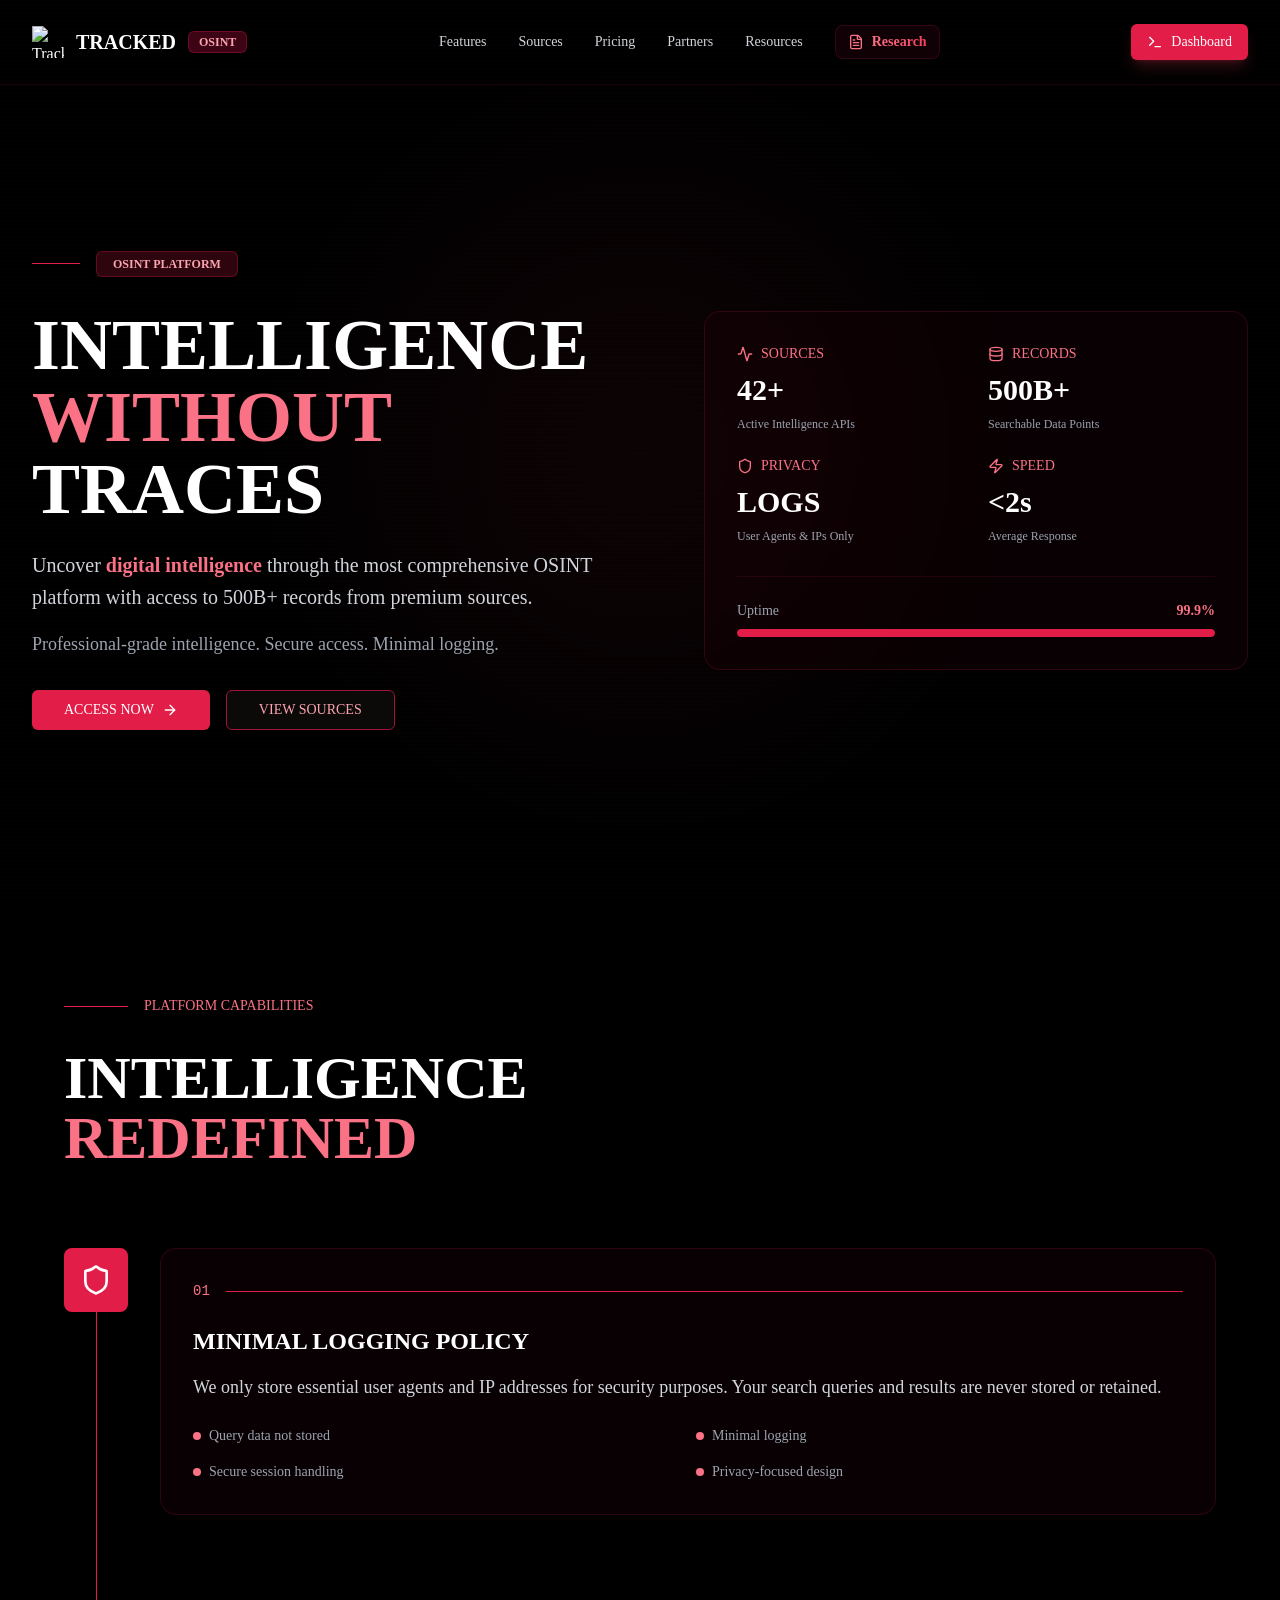
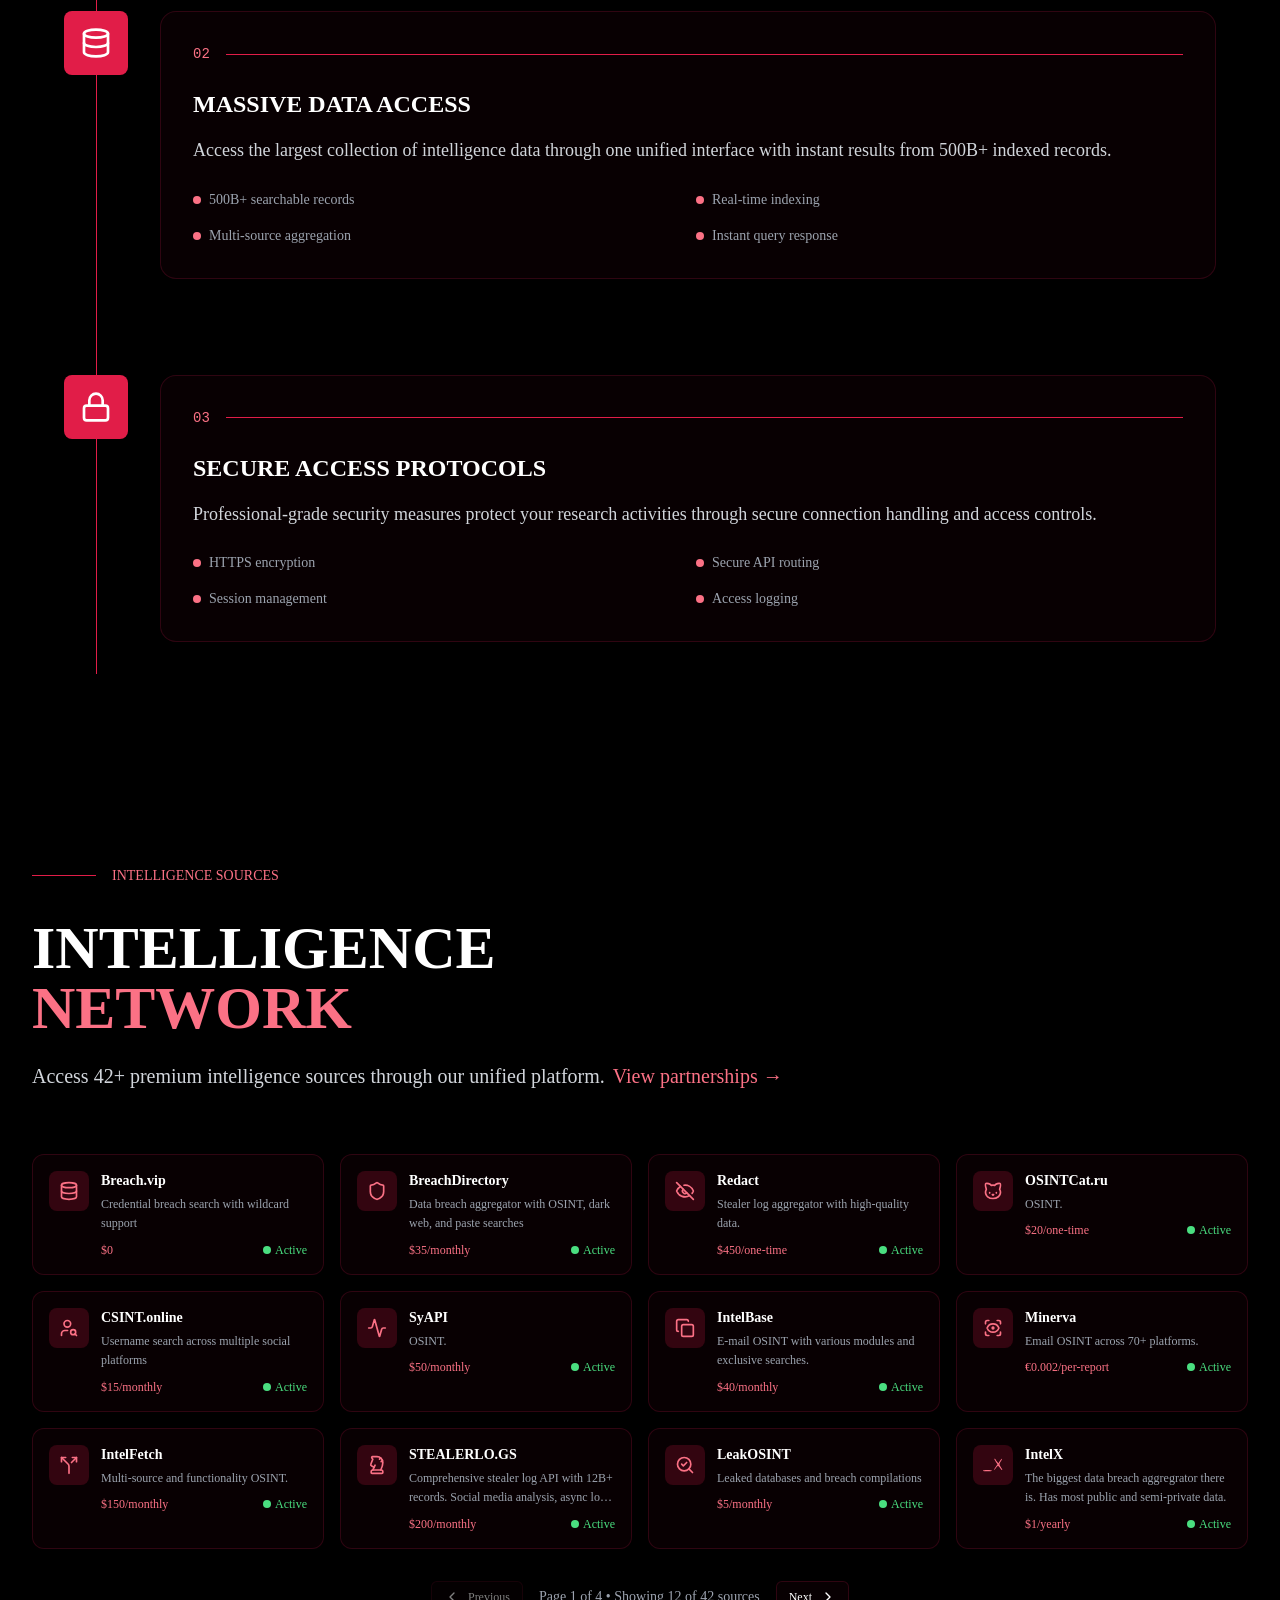
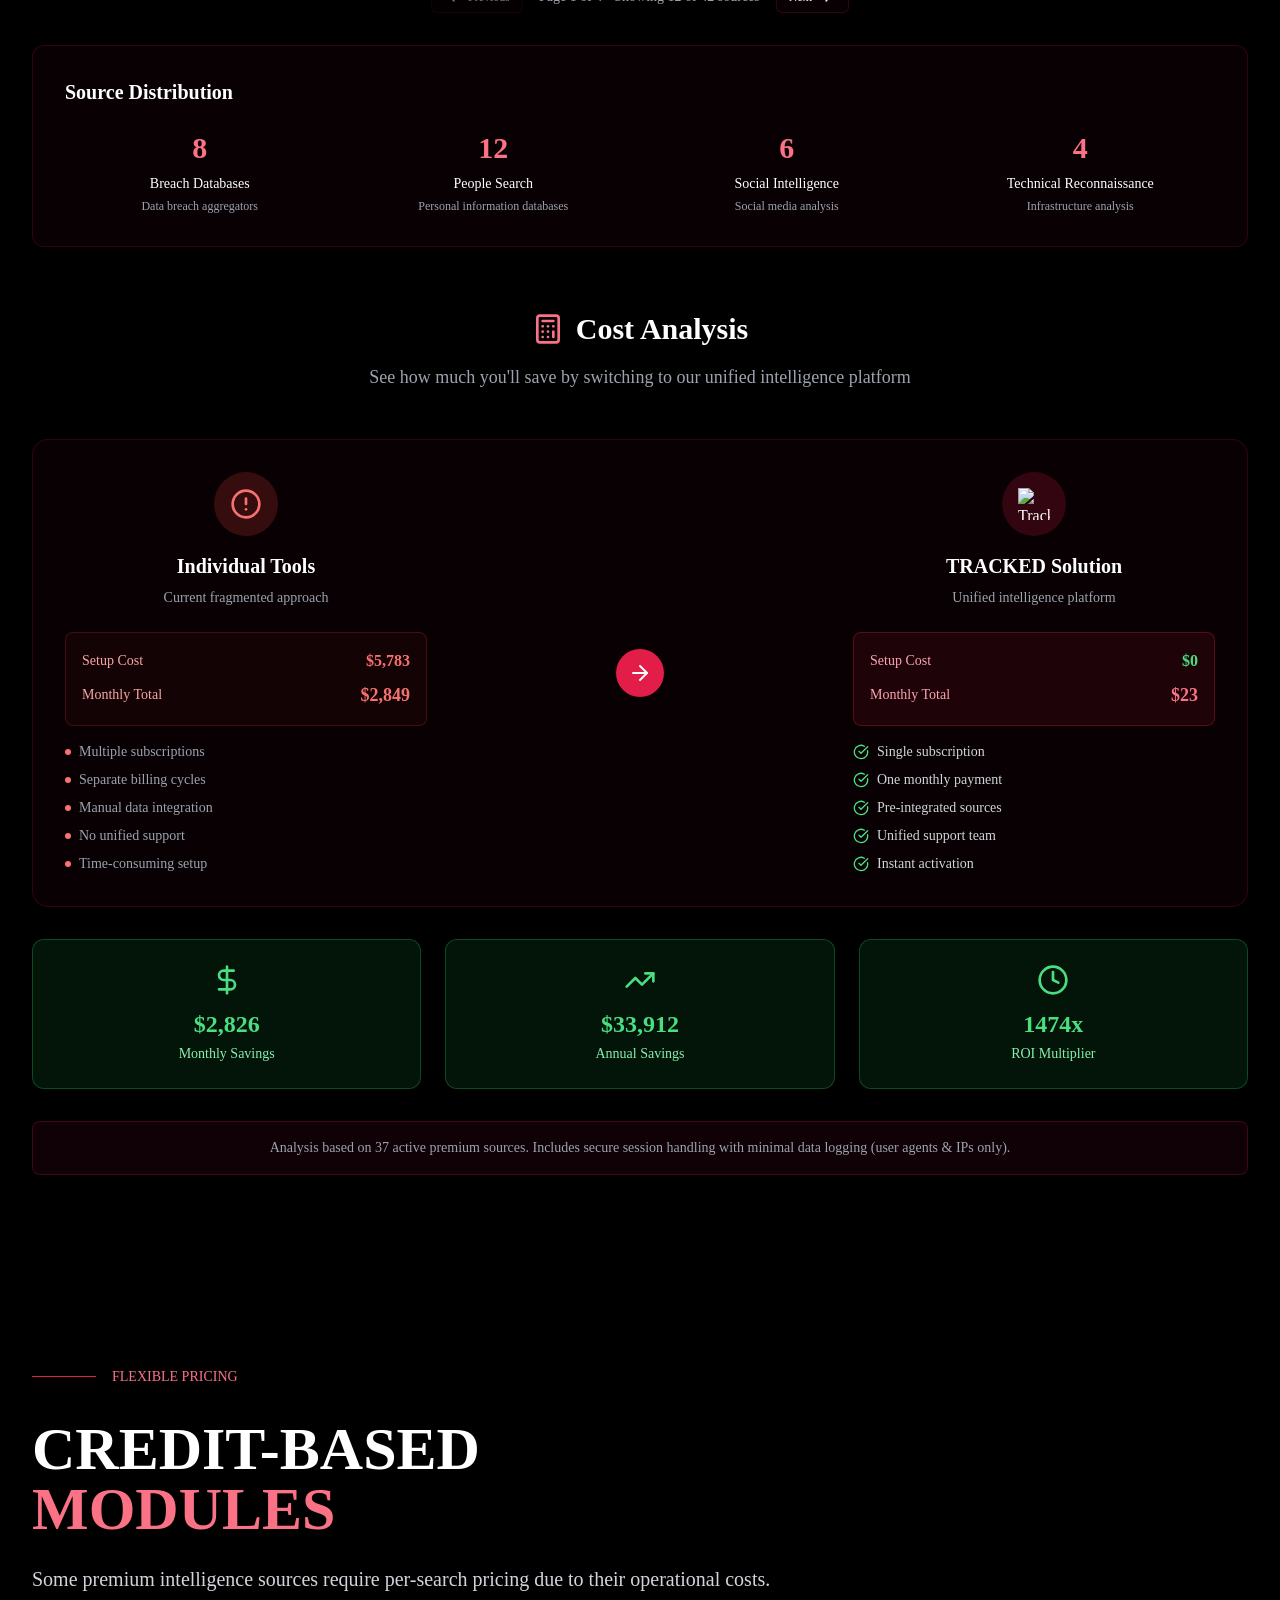
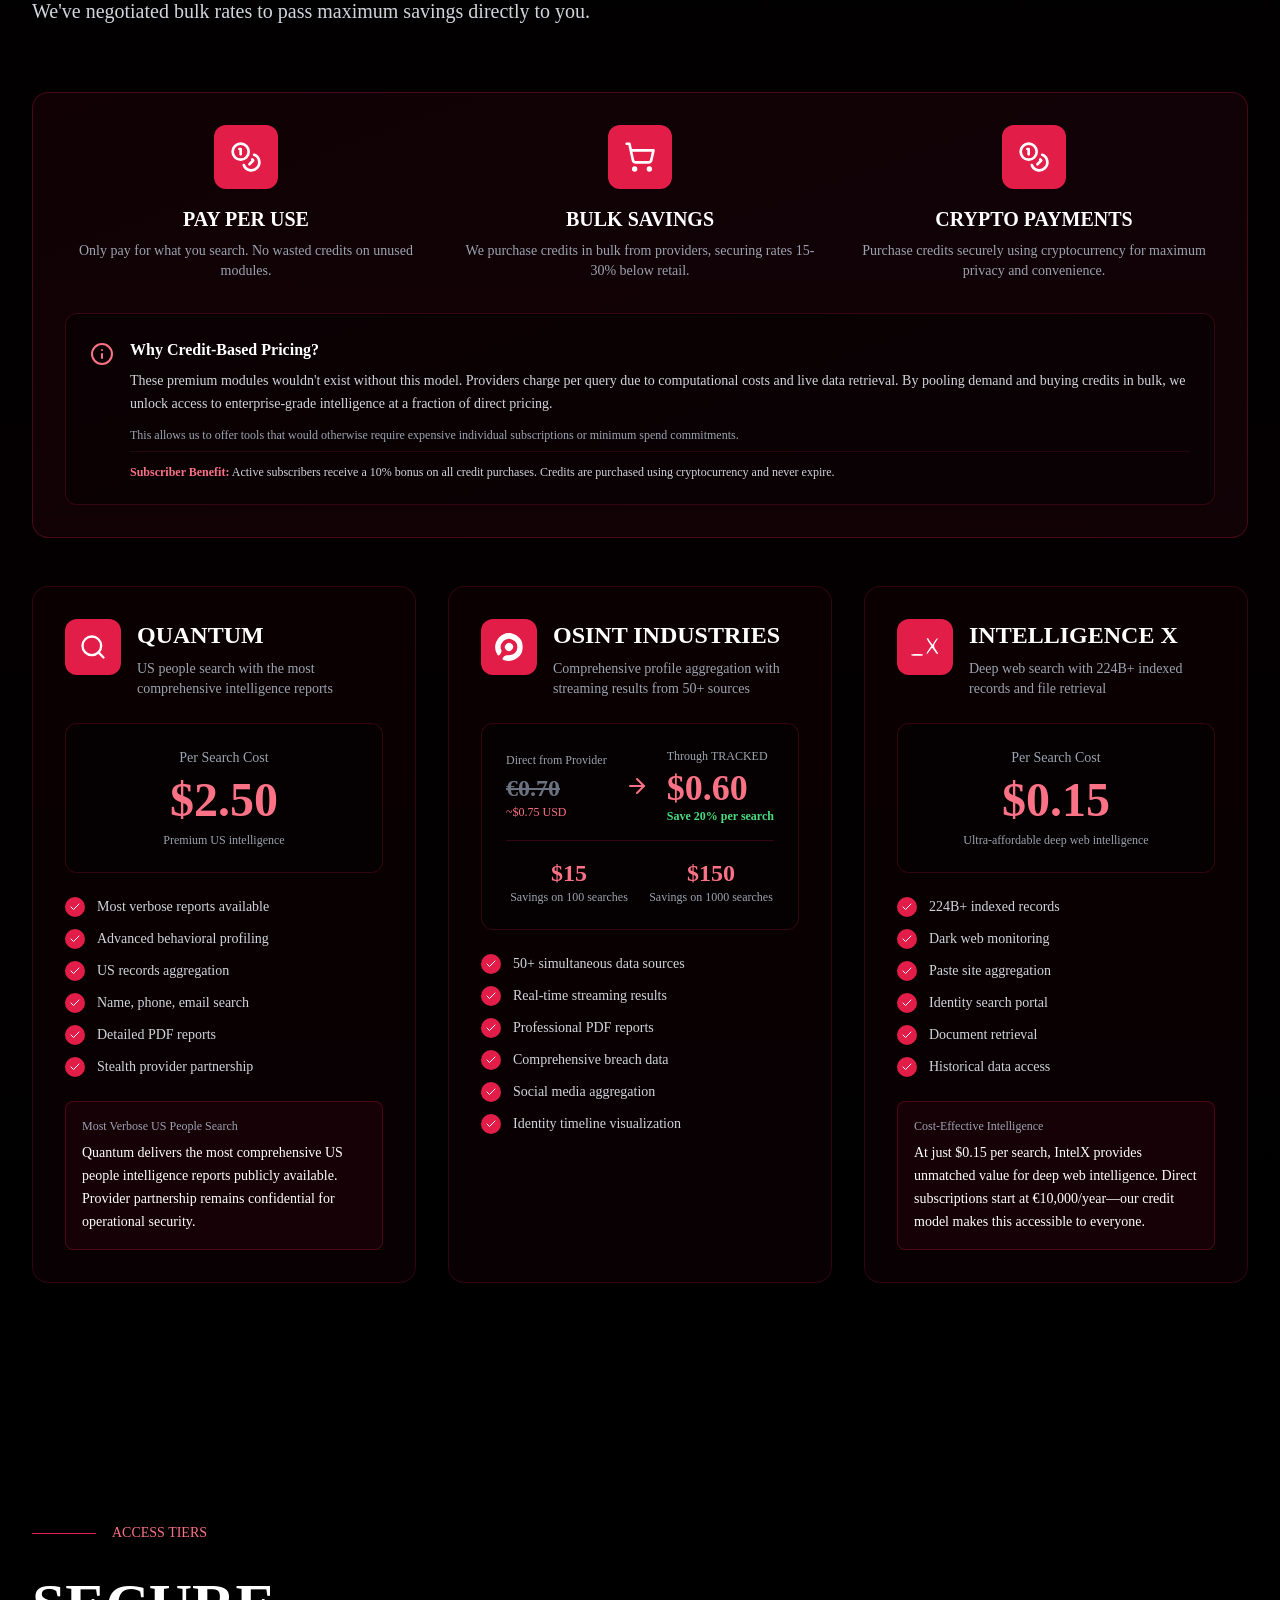
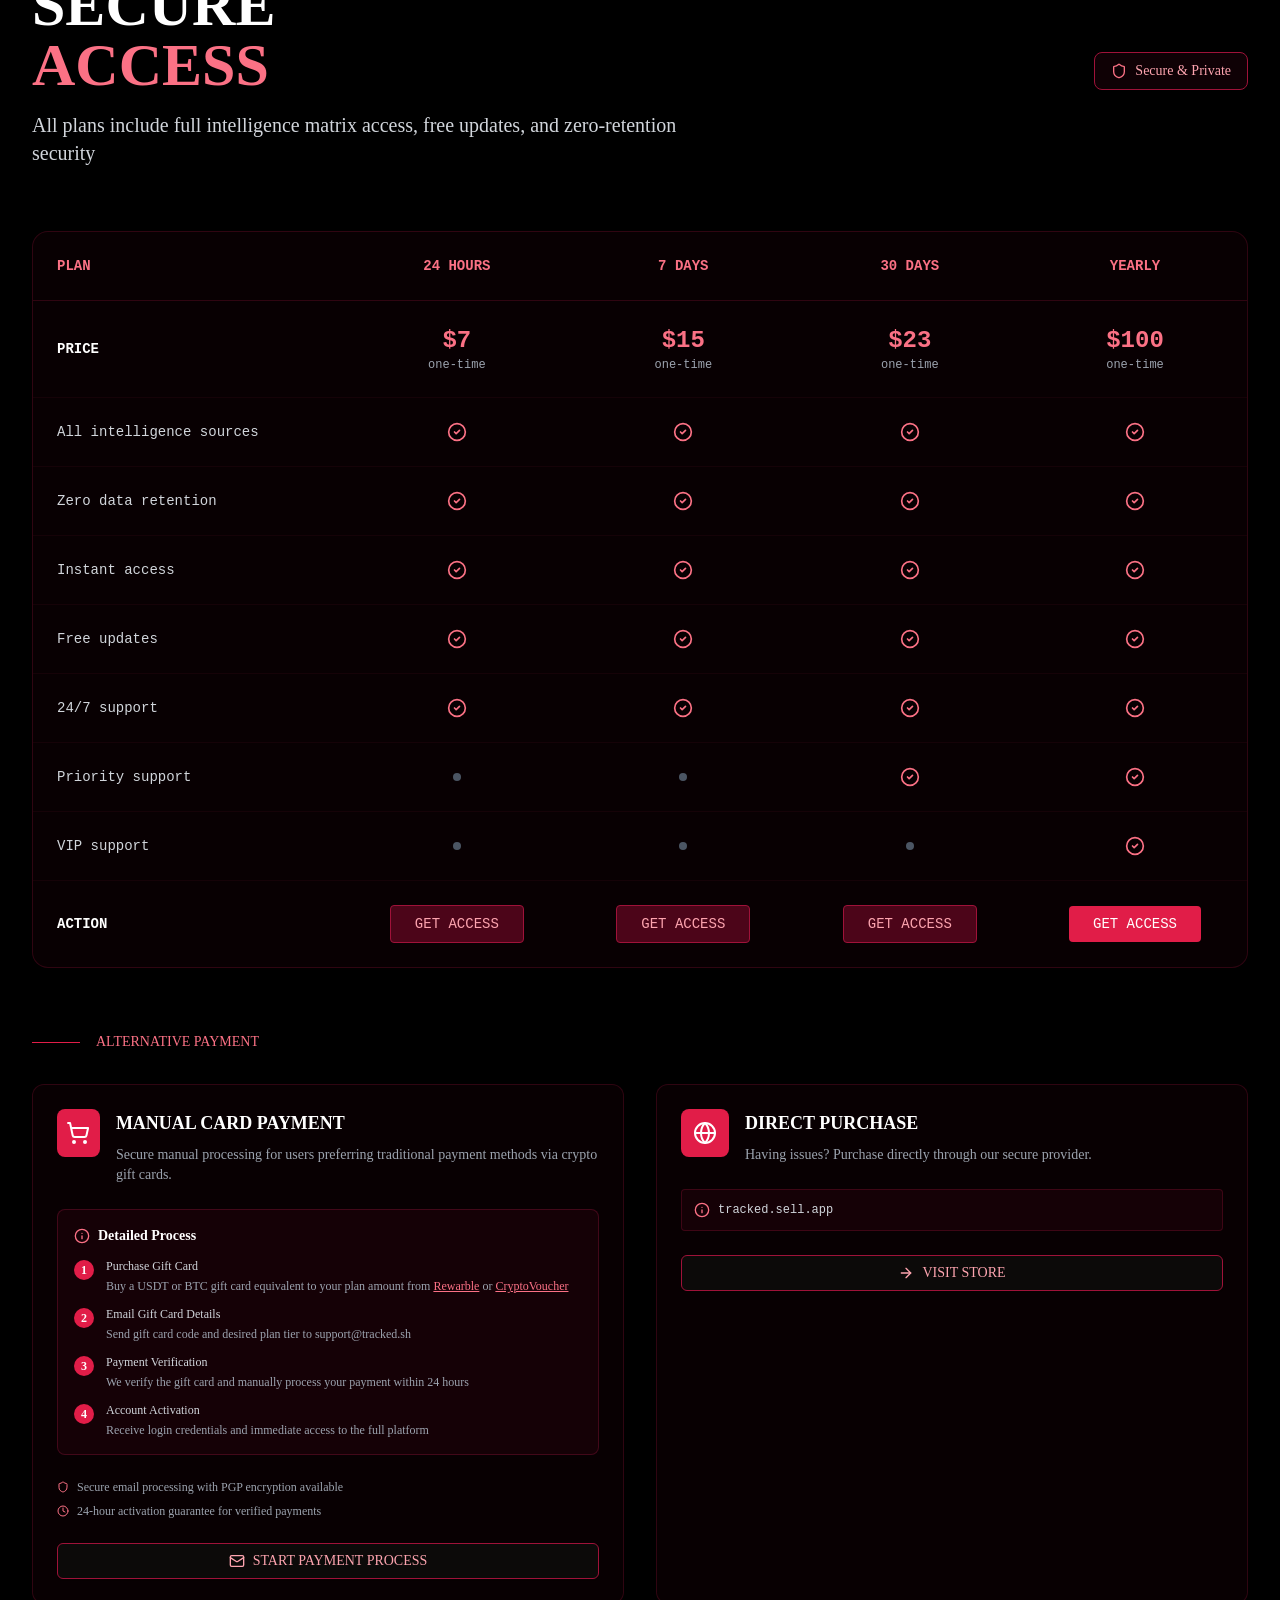
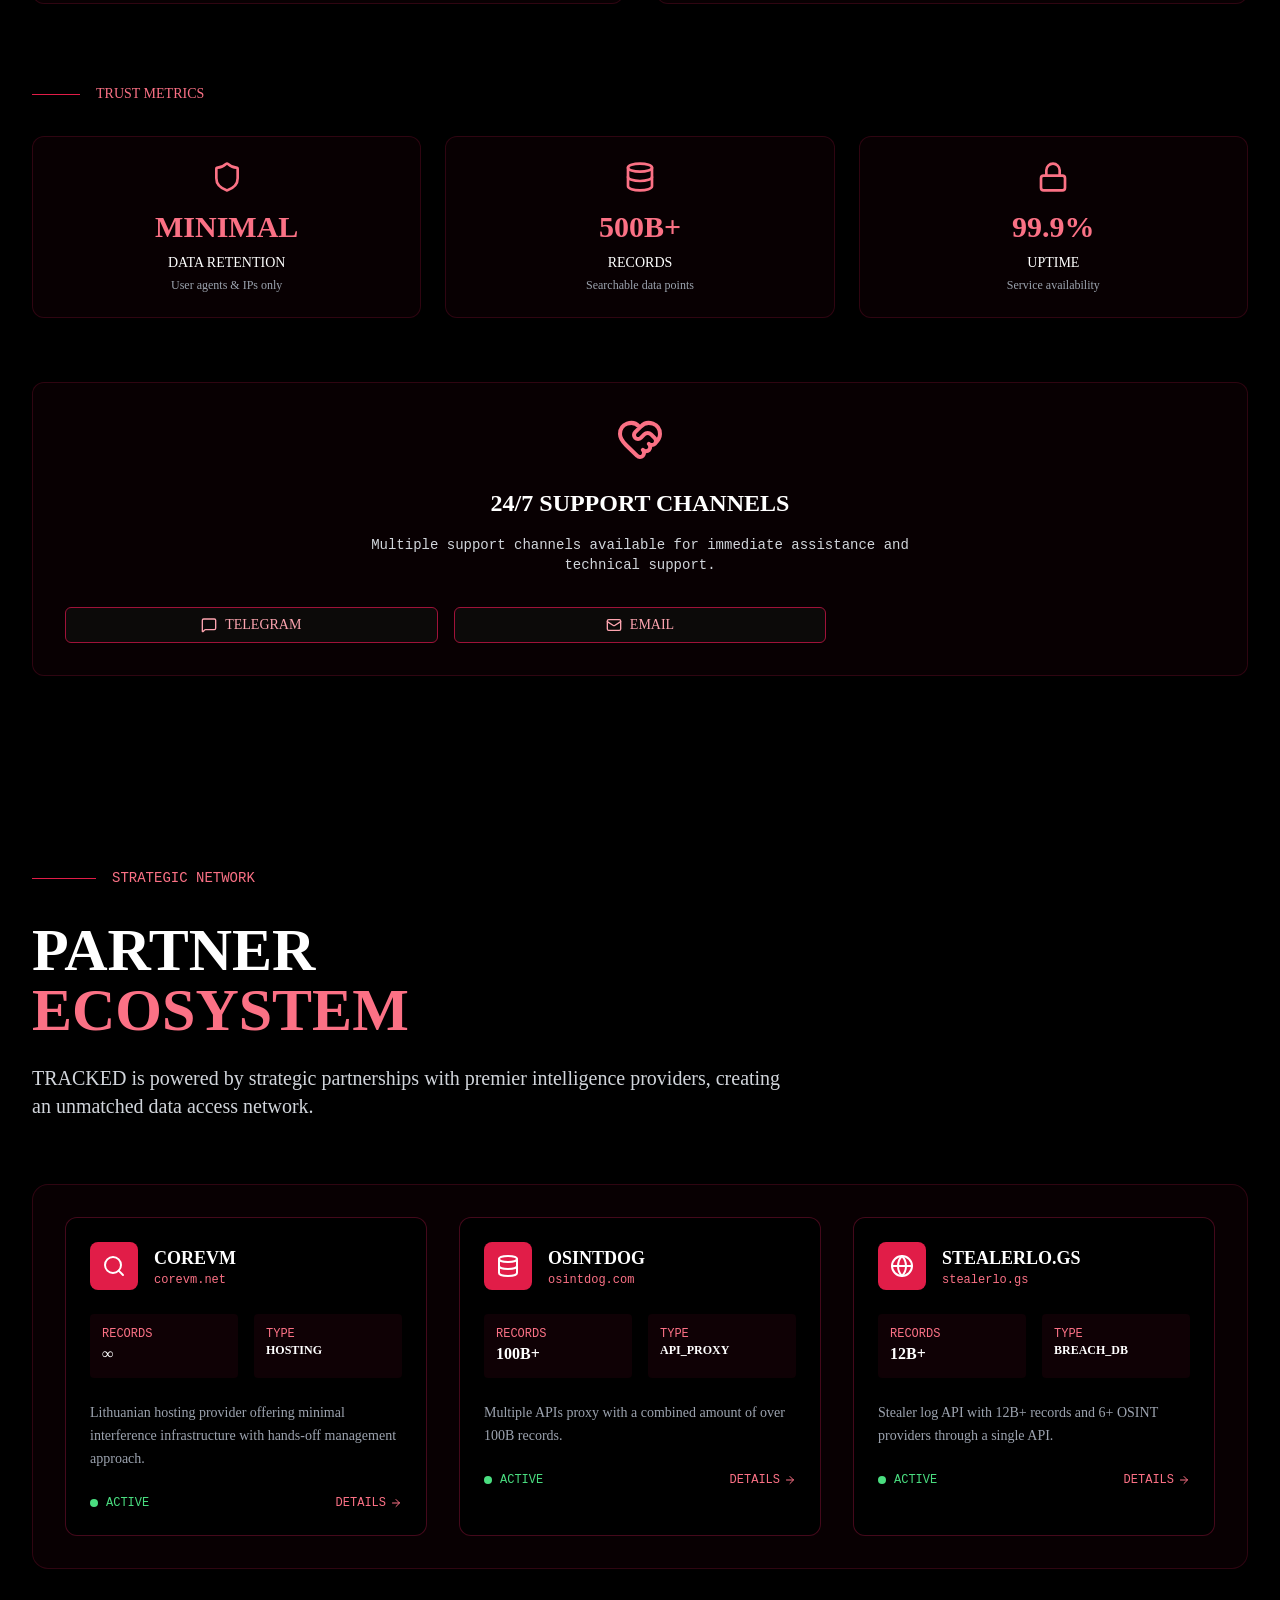
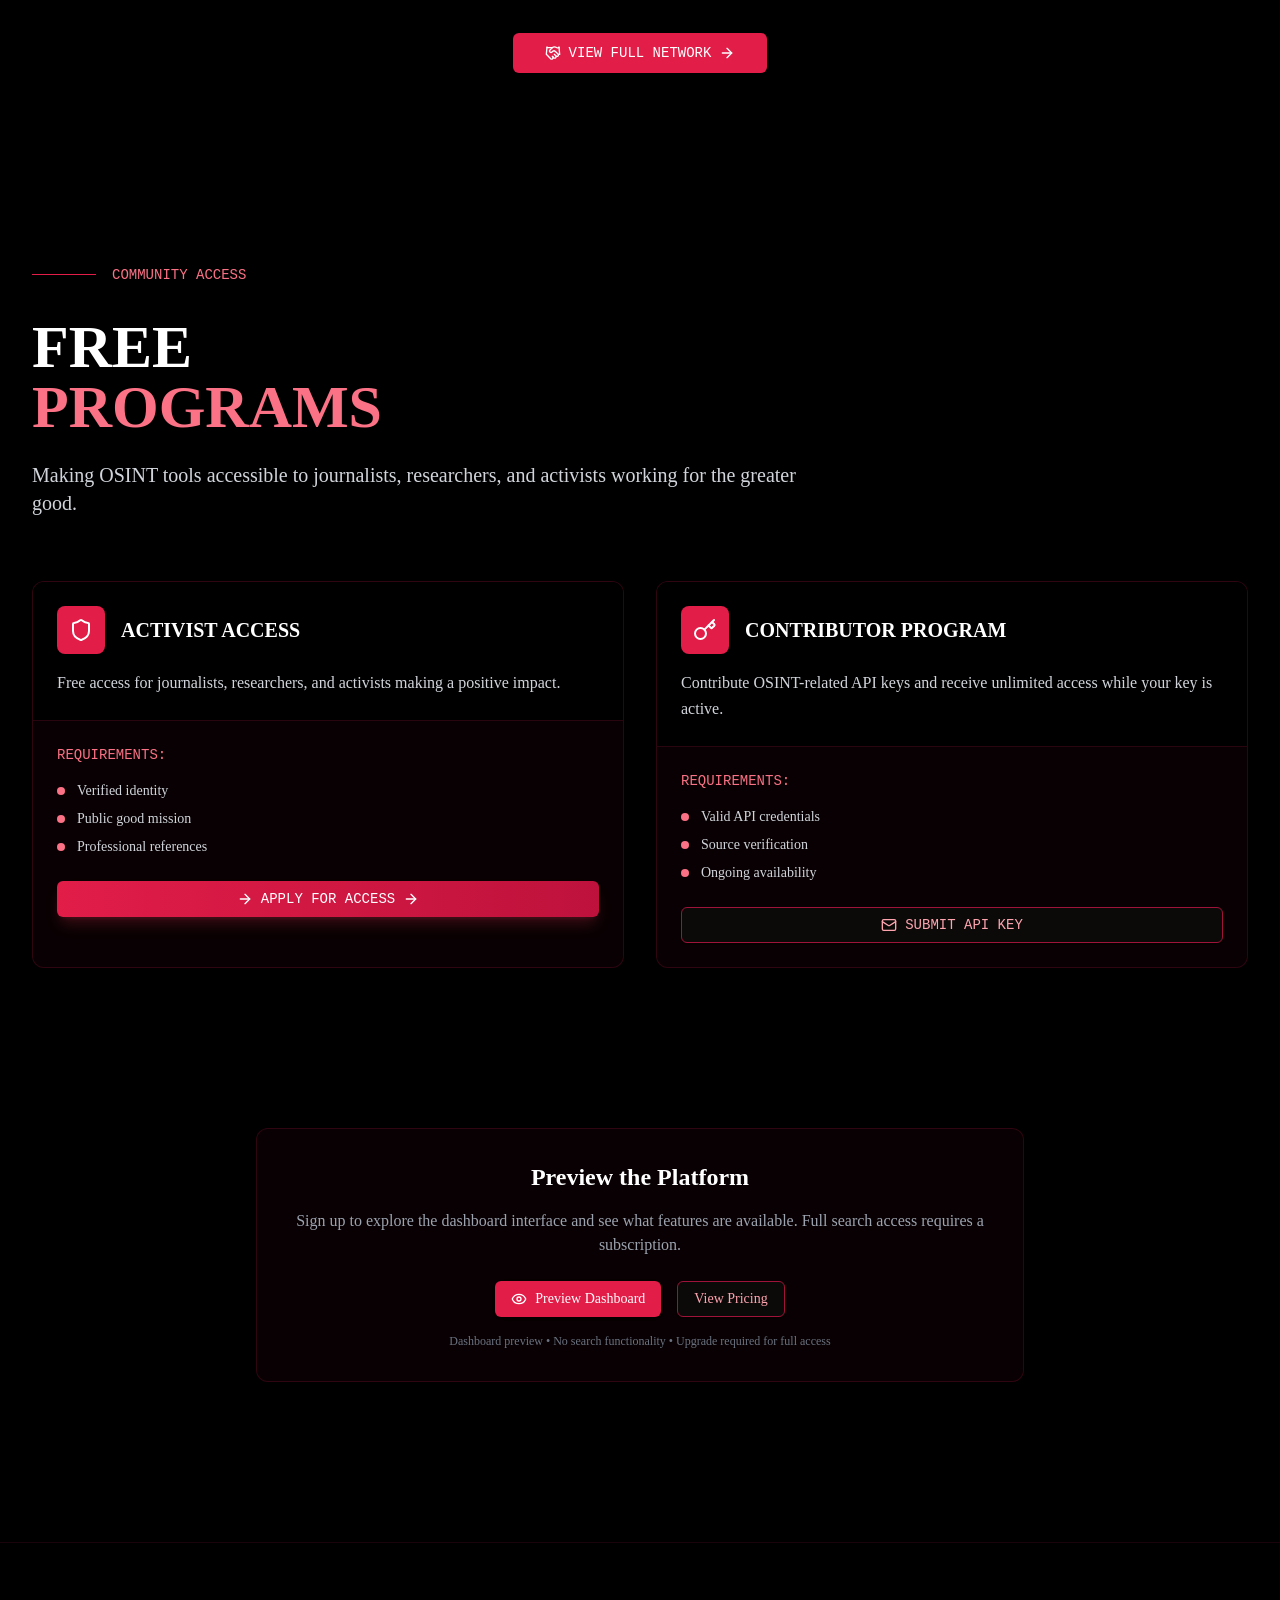
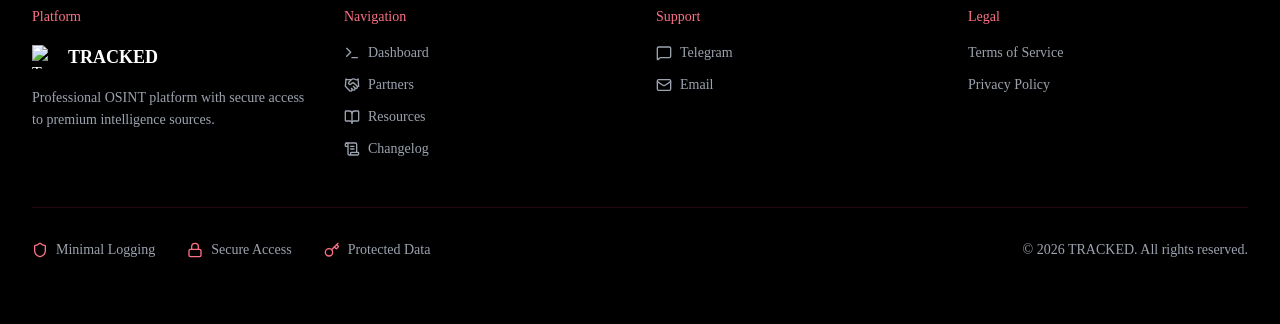
==== commit d55afc8c: "Add files via upload" ====
--- a/index.html
+++ b/index.html
@@ -1 +1,8 @@
-<!DOCTYPE html><!--xd7bsGd6UqVdoxO32dNP2--><html lang="en" class="__variable_fb8f2c __variable_f910ec"><head><meta charset="utf-8"><meta name="viewport" content="width=device-width, initial-scale=1, maximum-scale=1, user-scalable=no"><link rel="preload" href="/_next/static/media/028c0d39d2e8f589-s.p.woff2" as="font" crossorigin="" type="font/woff2"><link rel="preload" href="/_next/static/media/5b01f339abf2f1a5.p.woff2" as="font" crossorigin="" type="font/woff2"><link rel="stylesheet" href="css/6ad9841b43ad2bc9.css" data-precedence="next"><link rel="stylesheet" href="css/bc85c44ec3b7b203.css" data-precedence="next"><link rel="preload" as="script" fetchpriority="low" href="/_next/static/chunks/webpack-03781d3df9798bcf.js"><script src="js/4bd1b696-100b9d70ed4e49c1.js" async=""></script><script src="js/1255-642c76f13c20a3ec.js" async=""></script><script src="js/main-app-f3336e172256d2ab.js" async=""></script><script src="js/2619-04bc32f026a0d946.js" async=""></script><script src="js/not-found-673260e14050cb6d.js" async=""></script><script src="js/aaea2bcf-214cc465fec255ee.js" async=""></script><script src="js/3688-d46eaafa901bfeff.js" async=""></script><script src="js/8251-0ef420d9a86a98e7.js" async=""></script><script src="js/2958-98ab8f3291489f49.js" async=""></script><script src="js/3171-4b1931a788a8c04a.js" async=""></script><script src="js/9511-43b62da7e02e04df.js" async=""></script><script src="js/2851-9881bfa991775716.js" async=""></script><script src="js/layout-43d0105de817222b.js" async=""></script><script src="js/1733-1f8b2a790fca4605.js" async=""></script><script src="js/layout-6f04aef99d4c5968.js" async=""></script><script src="js/497-31d3fe47401b3f12.js" async=""></script><script src="js/page-b68323dee7be1e1a.js" async=""></script><link rel="preload" href="https://cdn.sell.app/embed/script.js" as="script"><meta name="next-size-adjust" content=""><meta name="theme-color" content="#e11d48"><title>TRACKED - OSINT Platform</title><meta name="description" content="A privacy-first intelligence platform with zero data retention and ephemeral sessions."><meta property="og:title" content="TRACKED - OSINT Platform"><meta property="og:description" content="Unify multiple intelligence sources in one intuitive interface. Fast, affordable, and designed for seamless investigations."><meta property="og:url" content="https://tracked.sh"><meta property="og:site_name" content="TRACKED"><meta property="og:locale" content="en_US"><meta property="og:image" content="images/banner.png"><meta property="og:image:width" content="1920"><meta property="og:image:height" content="1080"><meta property="og:image:alt" content="TRACKED OSINT Dashboard Preview"><meta property="og:type" content="website"><meta name="twitter:card" content="summary_large_image"><meta name="twitter:title" content="TRACKED - OSINT Platform"><meta name="twitter:description" content="Unify multiple intelligence sources in one intuitive interface. Fast, affordable, and designed for seamless investigations."><meta name="twitter:image" content="https://tracked.sh/banner.png"><link rel="icon" href="images/favicon.ico"><link href="css/style.css" rel="stylesheet"><script src="js/polyfills-42372ed130431b0a.js" nomodule=""></script></head><body class="min-h-screen bg-background font-sans antialiased"><div hidden=""><!--$--><!--/$--></div><div role="region" aria-label="Notifications (F8)" tabindex="-1" style="pointer-events:none"><ol tabindex="-1" class="fixed top-0 z-[100] flex max-h-screen w-full flex-col-reverse p-4 sm:bottom-0 sm:right-0 sm:top-auto sm:flex-col md:max-w-[420px]"></ol></div><script src="js/webpack-03781d3df9798bcf.js" id="_R_" async=""></script><script>(self.__next_f=self.__next_f||[]).push([0])</script><script>self.__next_f.push([1,"1:\"$Sreact.fragment\"\n2:I[9766,[],\"\"]\n3:I[98924,[],\"\"]\n4:I[52619,[\"2619\",\"static/chunks/2619-04bc32f026a0d946.js\",\"4345\",\"static/chunks/app/not-found-673260e14050cb6d.js\"],\"\"]\n5:I[98318,[\"9268\",\"static/chunks/aaea2bcf-214cc465fec255ee.js\",\"3688\",\"static/chunks/3688-d46eaafa901bfeff.js\",\"8251\",\"static/chunks/8251-0ef420d9a86a98e7.js\",\"2958\",\"static/chunks/2958-98ab8f3291489f49.js\",\"3171\",\"static/chunks/3171-4b1931a788a8c04a.js\",\"9511\",\"static/chunks/9511-43b62da7e02e04df.js\",\"2851\",\"static/chunks/2851-9881bfa991775716.js\",\"7177\",\"static/chunks/app/layout-43d0105de817222b.js\"],\"BraveWarningModal\"]\n6:I[18516,[\"9268\",\"static/chunks/aaea2bcf-214cc465fec255ee.js\",\"3688\",\"static/chunks/3688-d46eaafa901bfeff.js\",\"8251\",\"static/chunks/8251-0ef420d9a86a98e7.js\",\"2958\",\"static/chunks/2958-98ab8f3291489f49.js\",\"3171\",\"static/chunks/3171-4b1931a788a8c04a.js\",\"9511\",\"static/chunks/9511-43b62da7e02e04df.js\",\"2851\",\"static/chunks/2851-9881bfa991775716.js\",\"7177\",\"static/chunks/app/layout-43d0105de817222b.js\"],\"Toaster\"]\n7:I[41402,[\"9268\",\"static/chunks/aaea2bcf-214cc465fec255ee.js\",\"3688\",\"static/chunks/3688-d46eaafa901bfeff.js\",\"8251\",\"static/chunks/8251-0ef420d9a86a98e7.js\",\"2958\",\"static/chunks/2958-98ab8f3291489f49.js\",\"3171\",\"static/chunks/3171-4b1931a788a8c04a.js\",\"9511\",\"static/chunks/9511-43b62da7e02e04df.js\",\"2851\",\"static/chunks/2851-9881bfa991775716.js\",\"7177\",\"static/chunks/app/layout-43d0105de817222b.js\"],\"\"]\n8:I[17989,[],\"ClientSegmentRoot\"]\n9:I[3942,[\"9268\",\"static/chunks/aaea2bcf-214cc465fec255ee.js\",\"3688\",\"static/chunks/3688-d46eaafa901bfeff.js\",\"2619\",\"static/chunks/2619-04bc32f026a0d946.js\",\"1733\",\"static/chunks/1733-1f8b2a790fca4605.js\",\"9097\",\"static/chunks/app/(auth)/layout-6f04aef99d4c5968.js\"],\"default\"]\nb:I[81959,[],\"ClientPageRoot\"]\nc:I[95497,[\"9268\",\"static/chunks/aaea2bcf-214cc465fec255ee.js\",\"3688\",\"static/chunks/3688-d46eaafa901bfeff.js\",\"2619\",\"static/chunks/2619-04bc32f026a0d946.js\",\"1733\",\"static/chunks/1733-1f8b2a790fca4605.js\",\"497\",\"static/chunks/497-31d3fe47401b3f12.js\",\"6006\",\"static/chunks/"])</script><script>self.__next_f.push([1,"app/(auth)/sign-in/page-b68323dee7be1e1a.js\"],\"default\"]\nf:I[24431,[],\"OutletBoundary\"]\n11:I[15278,[],\"AsyncMetadataOutlet\"]\n13:I[24431,[],\"ViewportBoundary\"]\n15:I[24431,[],\"MetadataBoundary\"]\n16:\"$Sreact.suspense\"\n18:I[57150,[],\"\"]\n:HL[\"/_next/static/media/028c0d39d2e8f589-s.p.woff2\",\"font\",{\"crossOrigin\":\"\",\"type\":\"font/woff2\"}]\n:HL[\"/_next/static/media/5b01f339abf2f1a5.p.woff2\",\"font\",{\"crossOrigin\":\"\",\"type\":\"font/woff2\"}]\n:HL[\"/_next/static/css/6ad9841b43ad2bc9.css\",\"style\"]\n:HL[\"/_next/static/css/bc85c44ec3b7b203.css\",\"style\"]\n"])</script><script>self.__next_f.push([1,"0:{\"P\":null,\"b\":\"xd7bsGd6UqVdoxO32dNP2\",\"p\":\"\",\"c\":[\"\",\"sign-in\"],\"i\":false,\"f\":[[[\"\",{\"children\":[\"(auth)\",{\"children\":[\"sign-in\",{\"children\":[\"__PAGE__\",{}]}]}]},\"$undefined\",\"$undefined\",true],[\"\",[\"$\",\"$1\",\"c\",{\"children\":[[[\"$\",\"link\",\"0\",{\"rel\":\"stylesheet\",\"href\":\"/_next/static/css/6ad9841b43ad2bc9.css\",\"precedence\":\"next\",\"crossOrigin\":\"$undefined\",\"nonce\":\"$undefined\"}],[\"$\",\"link\",\"1\",{\"rel\":\"stylesheet\",\"href\":\"/_next/static/css/bc85c44ec3b7b203.css\",\"precedence\":\"next\",\"crossOrigin\":\"$undefined\",\"nonce\":\"$undefined\"}]],[\"$\",\"html\",null,{\"lang\":\"en\",\"suppressHydrationWarning\":true,\"className\":\"__variable_fb8f2c __variable_f910ec\",\"children\":[[\"$\",\"head\",null,{\"children\":[\"$\",\"link\",null,{\"href\":\"https://cdn.sell.app/embed/style.css\",\"rel\":\"stylesheet\"}]}],[\"$\",\"body\",null,{\"className\":\"min-h-screen bg-background font-sans antialiased\",\"children\":[[\"$\",\"$L2\",null,{\"parallelRouterKey\":\"children\",\"error\":\"$undefined\",\"errorStyles\":\"$undefined\",\"errorScripts\":\"$undefined\",\"template\":[\"$\",\"$L3\",null,{}],\"templateStyles\":\"$undefined\",\"templateScripts\":\"$undefined\",\"notFound\":[[\"$\",\"main\",null,{\"className\":\"absolute inset-0 flex items-center justify-center bg-background\",\"children\":[\"$\",\"div\",null,{\"className\":\"relative flex flex-col items-center justify-center gap-7 px-8 py-12 rounded-2xl glass-effect border border-rose-500/20 shadow-lg max-w-md w-full animate-fade-in\",\"children\":[[\"$\",\"div\",null,{\"className\":\"absolute -top-12 left-1/2 -translate-x-1/2 flex items-center justify-center\",\"children\":[\"$\",\"span\",null,{\"className\":\"inline-flex items-center justify-center rounded-full bg-rose-500/20 border-2 border-rose-500/40 p-5 shadow-2xl animate-pulse\",\"children\":[\"$\",\"svg\",null,{\"ref\":\"$undefined\",\"xmlns\":\"http://www.w3.org/2000/svg\",\"width\":24,\"height\":24,\"viewBox\":\"0 0 24 24\",\"fill\":\"none\",\"stroke\":\"currentColor\",\"strokeWidth\":2,\"strokeLinecap\":\"round\",\"strokeLinejoin\":\"round\",\"className\":\"lucide lucide-search-slash h-10 w-10 text-rose-400 drop-shadow\",\"aria-hidden\":\"true\",\"children\":[[\"$\",\"path\",\"1cs55j\",{\"d\":\"m13.5 8.5-5 5\"}],[\"$\",\"circle\",\"4ej97u\",{\"cx\":\"11\",\"cy\":\"11\",\"r\":\"8\"}],[\"$\",\"path\",\"1qie3q\",{\"d\":\"m21 21-4.3-4.3\"}],\"$undefined\"]}]}]}],[\"$\",\"div\",null,{\"className\":\"flex flex-col items-center gap-3 mt-10\",\"children\":[[\"$\",\"h1\",null,{\"className\":\"text-4xl font-extrabold bg-gradient-to-r from-rose-400 to-rose-600 bg-clip-text text-transparent tracking-tight text-center\",\"children\":\"404\"}],[\"$\",\"p\",null,{\"className\":\"text-lg text-foreground/90 text-center font-semibold\",\"children\":\"Page Not Found\"}],[\"$\",\"p\",null,{\"className\":\"text-sm text-muted-foreground text-center max-w-xs\",\"children\":[\"This page doesn't exist or was moved.\",[\"$\",\"br\",null,{}],\"Double-check the URL or return to the homepage.\"]}]]}],[\"$\",\"$L4\",null,{\"href\":\"/\",\"className\":\"mt-4 inline-flex items-center gap-2 rounded-lg bg-gradient-to-r from-rose-500 to-rose-600 px-6 py-3 text-base font-bold text-white shadow hover:shadow-rose-glow transition-all focus-visible:outline-none focus-visible:ring-2 focus-visible:ring-rose-500/60\",\"children\":[\"$\",\"span\",null,{\"children\":\"Return to Dashboard\"}]}]]}]}],[]],\"forbidden\":\"$undefined\",\"unauthorized\":\"$undefined\"}],[\"$\",\"$L5\",null,{}],[\"$\",\"$L6\",null,{}],[\"$\",\"$L7\",null,{\"src\":\"https://cdn.sell.app/embed/script.js\",\"strategy\":\"afterInteractive\",\"type\":\"module\"}]]}]]}]]}],{\"children\":[\"(auth)\",[\"$\",\"$1\",\"c\",{\"children\":[null,[\"$\",\"$L8\",null,{\"Component\":\"$9\",\"slots\":{\"children\":[\"$\",\"$L2\",null,{\"parallelRouterKey\":\"children\",\"error\":\"$undefined\",\"errorStyles\":\"$undefined\",\"errorScripts\":\"$undefined\",\"template\":[\"$\",\"$L3\",null,{}],\"templateStyles\":\"$undefined\",\"templateScripts\":\"$undefined\",\"notFound\":\"$undefined\",\"forbidden\":\"$undefined\",\"unauthorized\":\"$undefined\"}]},\"params\":{},\"promise\":\"$@a\"}]]}],{\"children\":[\"sign-in\",[\"$\",\"$1\",\"c\",{\"children\":[null,[\"$\",\"$L2\",null,{\"parallelRouterKey\":\"children\",\"error\":\"$undefined\",\"errorStyles\":\"$undefined\",\"errorScripts\":\"$undefined\",\"template\":[\"$\",\"$L3\",null,{}],\"templateStyles\":\"$undefined\",\"templateScripts\":\"$undefined\",\"notFound\":\"$undefined\",\"forbidden\":\"$undefined\",\"unauthorized\":\"$undefined\"}]]}],{\"children\":[\"__PAGE__\",[\"$\",\"$1\",\"c\",{\"children\":[[\"$\",\"$Lb\",null,{\"Component\":\"$c\",\"searchParams\":{},\"params\":\"$0:f:0:1:2:children:1:props:children:1:props:params\",\"promises\":[\"$@d\",\"$@e\"]}],null,[\"$\",\"$Lf\",null,{\"children\":[\"$L10\",[\"$\",\"$L11\",null,{\"promise\":\"$@12\"}]]}]]}],{},null,false]},null,false]},null,false]},null,false],[\"$\",\"$1\",\"h\",{\"children\":[null,[[\"$\",\"$L13\",null,{\"children\":\"$L14\"}],[\"$\",\"meta\",null,{\"name\":\"next-size-adjust\",\"content\":\"\"}]],[\"$\",\"$L15\",null,{\"children\":[\"$\",\"div\",null,{\"hidden\":true,\"children\":[\"$\",\"$16\",null,{\"fallback\":null,\"children\":\"$L17\"}]}]}]]}],false]],\"m\":\"$undefined\",\"G\":[\"$18\",[]],\"s\":false,\"S\":true}\n"])</script><script>self.__next_f.push([1,"a:\"$0:f:0:1:2:children:1:props:children:1:props:params\"\nd:{}\ne:\"$0:f:0:1:2:children:1:props:children:1:props:params\"\n"])</script><script>self.__next_f.push([1,"14:[[\"$\",\"meta\",\"0\",{\"charSet\":\"utf-8\"}],[\"$\",\"meta\",\"1\",{\"name\":\"viewport\",\"content\":\"width=device-width, initial-scale=1, maximum-scale=1, user-scalable=no\"}],[\"$\",\"meta\",\"2\",{\"name\":\"theme-color\",\"content\":\"#e11d48\"}]]\n10:null\n"])</script><script>self.__next_f.push([1,"19:I[80622,[],\"IconMark\"]\n"])</script><script>self.__next_f.push([1,"12:{\"metadata\":[[\"$\",\"title\",\"0\",{\"children\":\"TRACKED - OSINT Platform\"}],[\"$\",\"meta\",\"1\",{\"name\":\"description\",\"content\":\"A privacy-first intelligence platform with zero data retention and ephemeral sessions.\"}],[\"$\",\"meta\",\"2\",{\"property\":\"og:title\",\"content\":\"TRACKED - OSINT Platform\"}],[\"$\",\"meta\",\"3\",{\"property\":\"og:description\",\"content\":\"Unify multiple intelligence sources in one intuitive interface. Fast, affordable, and designed for seamless investigations.\"}],[\"$\",\"meta\",\"4\",{\"property\":\"og:url\",\"content\":\"https://tracked.sh\"}],[\"$\",\"meta\",\"5\",{\"property\":\"og:site_name\",\"content\":\"TRACKED\"}],[\"$\",\"meta\",\"6\",{\"property\":\"og:locale\",\"content\":\"en_US\"}],[\"$\",\"meta\",\"7\",{\"property\":\"og:image\",\"content\":\"https://tracked.sh/banner.png\"}],[\"$\",\"meta\",\"8\",{\"property\":\"og:image:width\",\"content\":\"1920\"}],[\"$\",\"meta\",\"9\",{\"property\":\"og:image:height\",\"content\":\"1080\"}],[\"$\",\"meta\",\"10\",{\"property\":\"og:image:alt\",\"content\":\"TRACKED OSINT Dashboard Preview\"}],[\"$\",\"meta\",\"11\",{\"property\":\"og:type\",\"content\":\"website\"}],[\"$\",\"meta\",\"12\",{\"name\":\"twitter:card\",\"content\":\"summary_large_image\"}],[\"$\",\"meta\",\"13\",{\"name\":\"twitter:title\",\"content\":\"TRACKED - OSINT Platform\"}],[\"$\",\"meta\",\"14\",{\"name\":\"twitter:description\",\"content\":\"Unify multiple intelligence sources in one intuitive interface. Fast, affordable, and designed for seamless investigations.\"}],[\"$\",\"meta\",\"15\",{\"name\":\"twitter:image\",\"content\":\"https://tracked.sh/banner.png\"}],[\"$\",\"link\",\"16\",{\"rel\":\"icon\",\"href\":\"/favicon.ico\"}],[\"$\",\"$L19\",\"17\",{}]],\"error\":null,\"digest\":\"$undefined\"}\n"])</script><script>self.__next_f.push([1,"17:\"$12:metadata\"\n"])</script></body></html>+<!DOCTYPE html>
+<!--xd7bsGd6UqVdoxO32dNP2--><html lang="en" class="__variable_fb8f2c __variable_f910ec"><head><meta charset="utf-8"><meta name="viewport" content="width=device-width, initial-scale=1, maximum-scale=1, user-scalable=no"><link rel="preload" href="/_next/static/media/028c0d39d2e8f589-s.p.woff2" as="font" crossorigin="" type="font/woff2"><link rel="preload" href="/_next/static/media/5b01f339abf2f1a5.p.woff2" as="font" crossorigin="" type="font/woff2"><link rel="stylesheet" href="css/6ad9841b43ad2bc9.css" data-precedence="next"><link rel="stylesheet" href="css/bc85c44ec3b7b203.css" data-precedence="next"><link rel="preload" as="script" fetchpriority="low" href="/_next/static/chunks/webpack-03781d3df9798bcf.js"><script src="js/4bd1b696-100b9d70ed4e49c1.js" async=""></script><script src="js/1255-642c76f13c20a3ec.js" async=""></script><script src="js/main-app-f3336e172256d2ab.js" async=""></script><script src="js/2619-04bc32f026a0d946.js" async=""></script><script src="js/not-found-673260e14050cb6d.js" async=""></script><script src="js/aaea2bcf-214cc465fec255ee.js" async=""></script><script src="js/3688-d46eaafa901bfeff.js" async=""></script><script src="js/8251-0ef420d9a86a98e7.js" async=""></script><script src="js/2958-98ab8f3291489f49.js" async=""></script><script src="js/3171-4b1931a788a8c04a.js" async=""></script><script src="js/9511-43b62da7e02e04df.js" async=""></script><script src="js/2851-9881bfa991775716.js" async=""></script><script src="js/layout-43d0105de817222b.js" async=""></script><script src="js/1356-55692d5ef6a323df.js" async=""></script><script src="js/1733-1f8b2a790fca4605.js" async=""></script><script src="js/6734-0e04e289f1ffd206.js" async=""></script><script src="js/5394-bf95594ca076d2ed.js" async=""></script><script src="js/6277-3df1c85bda857543.js" async=""></script><script src="js/page-b4d1cc7b3bc20fc2.js" async=""></script><link rel="preload" href="https://cdn.sell.app/embed/script.js" as="script"><meta name="next-size-adjust" content=""><meta name="theme-color" content="#e11d48"><title>TRACKED - OSINT Platform</title><meta name="description" content="A privacy-first intelligence platform with zero data retention and ephemeral sessions."><meta property="og:title" content="TRACKED - OSINT Platform"><meta property="og:description" content="Unify multiple intelligence sources in one intuitive interface. Fast, affordable, and designed for seamless investigations."><meta property="og:url" content="https://tracked.sh"><meta property="og:site_name" content="TRACKED"><meta property="og:locale" content="en_US"><meta property="og:image" content="https://tracked.sh/banner.png"><meta property="og:image:width" content="1920"><meta property="og:image:height" content="1080"><meta property="og:image:alt" content="TRACKED OSINT Dashboard Preview"><meta property="og:type" content="website"><meta name="twitter:card" content="summary_large_image"><meta name="twitter:title" content="TRACKED - OSINT Platform"><meta name="twitter:description" content="Unify multiple intelligence sources in one intuitive interface. Fast, affordable, and designed for seamless investigations."><meta name="twitter:image" content="https://tracked.sh/banner.png"><link rel="icon" href="/favicon.ico"><link href="css/style.css" rel="stylesheet"><script src="js/polyfills-42372ed130431b0a.js" nomodule=""></script></head><body class="min-h-screen bg-background font-sans antialiased"><div hidden=""><!--$--><!--/$--></div><div class="bg-black text-white overflow-x-hidden"><div class="fixed inset-0 pointer-events-none"><div class="absolute inset-0 bg-[radial-gradient(circle_at_center,rgba(244,63,94,0.05)_0%,transparent_50%)]"></div><div class="absolute inset-0 opacity-30" style="background-image:repeating-linear-gradient(
+							0deg,
+							transparent,
+							transparent 2px,
+							rgba(244, 63, 94, 0.03) 2px,
+							rgba(244, 63, 94, 0.03) 4px
+						)"></div></div><nav class="fixed top-0 left-0 right-0 z-50 transition-all duration-300 bg-transparent border-b border-rose-900/20" style="transform:none"><div class="max-w-7xl mx-auto px-8 py-6 flex justify-between items-center"><a class="flex items-center gap-3 group" href="/index.html"><div><img alt="Tracked Logo" loading="lazy" width="32" height="32" decoding="async" data-nimg="1" class="w-8 h-8" style="color:transparent" src="images/tracked_logo.svg"></div><span class="text-white font-black text-xl group-hover:text-rose-400 transition-colors">TRACKED</span><div class="inline-flex items-center rounded-md border px-2.5 py-0.5 font-semibold transition-colors focus:outline-none focus:ring-2 focus:ring-ring focus:ring-offset-2 shadow hover:bg-primary/80 bg-rose-950/80 text-rose-300 text-xs border-rose-800/50 backdrop-blur-sm">OSINT</div></a><div class="hidden md:flex items-center gap-8 text-sm"><div><a href="#features" class="text-gray-300 hover:text-rose-400 transition-colors duration-200 font-medium relative group">Features<span class="absolute -bottom-1 left-0 w-0 h-0.5 bg-rose-400 group-hover:w-full transition-all duration-200"></span></a></div><div><a href="#matrix" class="text-gray-300 hover:text-rose-400 transition-colors duration-200 font-medium relative group">Sources<span class="absolute -bottom-1 left-0 w-0 h-0.5 bg-rose-400 group-hover:w-full transition-all duration-200"></span></a></div><div><a href="#pricing" class="text-gray-300 hover:text-rose-400 transition-colors duration-200 font-medium relative group">Pricing<span class="absolute -bottom-1 left-0 w-0 h-0.5 bg-rose-400 group-hover:w-full transition-all duration-200"></span></a></div><div><a class="text-gray-300 hover:text-rose-400 transition-colors duration-200 font-medium relative group" href="/partners.html">Partners<span class="absolute -bottom-1 left-0 w-0 h-0.5 bg-rose-400 group-hover:w-full transition-all duration-200"></span></a></div><div><a class="text-gray-300 hover:text-rose-400 transition-colors duration-200 font-medium relative group" href="/resources.html">Resources<span class="absolute -bottom-1 left-0 w-0 h-0.5 bg-rose-400 group-hover:w-full transition-all duration-200"></span></a></div><div><a class="flex items-center gap-2 text-gray-300 hover:text-rose-400 transition-all duration-200 font-medium relative group px-3 py-1.5 rounded-lg border border-rose-900/30 hover:border-rose-600/50 bg-rose-950/20 hover:bg-rose-950/30" href="/research.html"><svg xmlns="http://www.w3.org/2000/svg" width="24" height="24" viewbox="0 0 24 24" fill="none" stroke="currentColor" stroke-width="2" stroke-linecap="round" stroke-linejoin="round" class="lucide lucide-file-text w-4 h-4 text-rose-400 group-hover:text-rose-300 transition-colors" aria-hidden="true"><path d="M6 22a2 2 0 0 1-2-2V4a2 2 0 0 1 2-2h8a2.4 2.4 0 0 1 1.704.706l3.588 3.588A2.4 2.4 0 0 1 20 8v12a2 2 0 0 1-2 2z"></path><path d="M14 2v5a1 1 0 0 0 1 1h5"></path><path d="M10 9H8"></path><path d="M16 13H8"></path><path d="M16 17H8"></path></svg><span class="bg-gradient-to-r from-rose-400 to-rose-500 bg-clip-text text-transparent font-semibold">Research</span><div class="absolute -bottom-1 left-0 right-0 h-0.5 bg-gradient-to-r from-rose-400 to-rose-600 scale-x-0 group-hover:scale-x-100 transition-transform duration-200"></div></a></div></div><div tabindex="0"><a class="inline-flex items-center justify-center gap-2 whitespace-nowrap rounded-md text-sm font-medium focus-visible:outline-none focus-visible:ring-1 focus-visible:ring-ring disabled:pointer-events-none disabled:opacity-50 [&amp;_svg]:pointer-events-none [&amp;_svg]:size-4 [&amp;_svg]:shrink-0 h-9 px-4 py-2 bg-rose-600 hover:bg-rose-700 text-white border-0 shadow-lg shadow-rose-500/20 hover:shadow-rose-500/30 transition-all duration-200 flex items-center gap-2" href="/dashboard.html"><svg xmlns="http://www.w3.org/2000/svg" width="24" height="24" viewbox="0 0 24 24" fill="none" stroke="currentColor" stroke-width="2" stroke-linecap="round" stroke-linejoin="round" class="lucide lucide-terminal w-4 h-4" aria-hidden="true"><path d="M12 19h8"></path><path d="m4 17 6-6-6-6"></path></svg>Dashboard</a></div></div></nav><div class="min-h-screen"><section class="min-h-screen flex items-center relative pt-20"><div class="w-full max-w-7xl mx-auto px-8 grid lg:grid-cols-2 gap-16 items-center"><div class="space-y-8"><div class="space-y-6"><div class="flex items-center gap-4 mb-8"><div class="h-px bg-rose-600 w-12"></div><div class="inline-flex items-center rounded-md border text-xs font-semibold transition-colors focus:outline-none focus:ring-2 focus:ring-ring focus:ring-offset-2 shadow hover:bg-primary/80 bg-rose-600/20 text-rose-300 border-rose-600/30 px-4 py-1">OSINT PLATFORM</div></div><h1 class="text-5xl lg:text-7xl font-black leading-tight"><span class="text-white">INTELLIGENCE</span><br><span class="text-rose-400">WITHOUT</span><br><span class="text-white">TRACES</span></h1><div class="text-xl text-gray-300 leading-relaxed"><p class="mb-4">Uncover <span class="text-rose-400 font-bold">digital intelligence</span> through the most comprehensive OSINT platform with access to 500B+ records from premium sources.</p><p class="text-gray-400 text-lg">Professional-grade intelligence. Secure access. Minimal logging.</p></div></div><div class="flex flex-col sm:flex-row gap-4"><a href="#pricing" class="inline-flex items-center justify-center gap-2 whitespace-nowrap text-sm font-medium transition-colors focus-visible:outline-none focus-visible:ring-1 focus-visible:ring-ring disabled:pointer-events-none disabled:opacity-50 [&amp;_svg]:pointer-events-none [&amp;_svg]:size-4 [&amp;_svg]:shrink-0 shadow h-10 rounded-md bg-rose-600 hover:bg-rose-700 text-white px-8 py-4 flex items-center gap-2">ACCESS NOW<svg xmlns="http://www.w3.org/2000/svg" width="24" height="24" viewbox="0 0 24 24" fill="none" stroke="currentColor" stroke-width="2" stroke-linecap="round" stroke-linejoin="round" class="lucide lucide-arrow-right w-5 h-5" aria-hidden="true"><path d="M5 12h14"></path><path d="m12 5 7 7-7 7"></path></svg></a><a href="#matrix" class="inline-flex items-center justify-center gap-2 whitespace-nowrap text-sm font-medium transition-colors focus-visible:outline-none focus-visible:ring-1 focus-visible:ring-ring disabled:pointer-events-none disabled:opacity-50 [&amp;_svg]:pointer-events-none [&amp;_svg]:size-4 [&amp;_svg]:shrink-0 border bg-background shadow-sm hover:text-accent-foreground h-10 rounded-md border-rose-800 text-rose-300 hover:bg-rose-950 px-8 py-4">VIEW SOURCES</a></div></div><div class="lg:pl-8"><div class="bg-rose-950/10 border border-rose-900/30 rounded-2xl p-8 backdrop-blur-sm"><div class="grid grid-cols-2 gap-6"><div class="space-y-2"><div class="flex items-center gap-2 text-rose-400"><svg xmlns="http://www.w3.org/2000/svg" width="24" height="24" viewbox="0 0 24 24" fill="none" stroke="currentColor" stroke-width="2" stroke-linecap="round" stroke-linejoin="round" class="lucide lucide-activity w-4 h-4" aria-hidden="true"><path d="M22 12h-2.48a2 2 0 0 0-1.93 1.46l-2.35 8.36a.25.25 0 0 1-.48 0L9.24 2.18a.25.25 0 0 0-.48 0l-2.35 8.36A2 2 0 0 1 4.49 12H2"></path></svg><span class="text-sm font-medium">SOURCES</span></div><div class="text-3xl font-black text-white">42<!-- -->+</div><div class="text-xs text-gray-400">Active Intelligence APIs</div></div><div class="space-y-2"><div class="flex items-center gap-2 text-rose-400"><svg xmlns="http://www.w3.org/2000/svg" width="24" height="24" viewbox="0 0 24 24" fill="none" stroke="currentColor" stroke-width="2" stroke-linecap="round" stroke-linejoin="round" class="lucide lucide-database w-4 h-4" aria-hidden="true"><ellipse cx="12" cy="5" rx="9" ry="3"></ellipse><path d="M3 5V19A9 3 0 0 0 21 19V5"></path><path d="M3 12A9 3 0 0 0 21 12"></path></svg><span class="text-sm font-medium">RECORDS</span></div><div class="text-3xl font-black text-white">500B+</div><div class="text-xs text-gray-400">Searchable Data Points</div></div><div class="space-y-2"><div class="flex items-center gap-2 text-rose-400"><svg xmlns="http://www.w3.org/2000/svg" width="24" height="24" viewbox="0 0 24 24" fill="none" stroke="currentColor" stroke-width="2" stroke-linecap="round" stroke-linejoin="round" class="lucide lucide-shield w-4 h-4" aria-hidden="true"><path d="M20 13c0 5-3.5 7.5-7.66 8.95a1 1 0 0 1-.67-.01C7.5 20.5 4 18 4 13V6a1 1 0 0 1 1-1c2 0 4.5-1.2 6.24-2.72a1.17 1.17 0 0 1 1.52 0C14.51 3.81 17 5 19 5a1 1 0 0 1 1 1z"></path></svg><span class="text-sm font-medium">PRIVACY</span></div><div class="text-3xl font-black text-white">LOGS</div><div class="text-xs text-gray-400">User Agents &amp; IPs Only</div></div><div class="space-y-2"><div class="flex items-center gap-2 text-rose-400"><svg xmlns="http://www.w3.org/2000/svg" width="24" height="24" viewbox="0 0 24 24" fill="none" stroke="currentColor" stroke-width="2" stroke-linecap="round" stroke-linejoin="round" class="lucide lucide-zap w-4 h-4" aria-hidden="true"><path d="M4 14a1 1 0 0 1-.78-1.63l9.9-10.2a.5.5 0 0 1 .86.46l-1.92 6.02A1 1 0 0 0 13 10h7a1 1 0 0 1 .78 1.63l-9.9 10.2a.5.5 0 0 1-.86-.46l1.92-6.02A1 1 0 0 0 11 14z"></path></svg><span class="text-sm font-medium">SPEED</span></div><div class="text-3xl font-black text-white">&lt;2s</div><div class="text-xs text-gray-400">Average Response</div></div></div><div class="mt-8 pt-6 border-t border-rose-900/20"><div class="flex items-center justify-between text-sm"><span class="text-gray-400">Uptime</span><span class="text-rose-400 font-semibold">99.9%</span></div><div class="mt-2 h-2 bg-rose-950/30 rounded-full overflow-hidden"><div class="h-full w-[99.9%] bg-rose-600 rounded-full"></div></div></div></div></div></div></section><section id="features" class="py-24 px-8"><div class="max-w-6xl mx-auto"><div class="mb-20"><div class="flex items-center gap-4 mb-8"><div class="h-px bg-rose-600 w-16"></div><span class="text-rose-400 text-sm font-medium">PLATFORM CAPABILITIES</span></div><h2 class="text-4xl lg:text-6xl font-black text-white mb-6">INTELLIGENCE<br><span class="text-rose-400">REDEFINED</span></h2></div><div class="relative"><div class="absolute left-8 top-0 bottom-0 w-px bg-rose-600"></div><div class="space-y-16"><div class="relative flex items-start gap-8 group"><div class="relative z-10 flex-shrink-0"><div class="w-16 h-16 bg-rose-600 rounded-lg flex items-center justify-center"><svg xmlns="http://www.w3.org/2000/svg" width="24" height="24" viewbox="0 0 24 24" fill="none" stroke="currentColor" stroke-width="2" stroke-linecap="round" stroke-linejoin="round" class="lucide lucide-shield w-8 h-8 text-white" aria-hidden="true"><path d="M20 13c0 5-3.5 7.5-7.66 8.95a1 1 0 0 1-.67-.01C7.5 20.5 4 18 4 13V6a1 1 0 0 1 1-1c2 0 4.5-1.2 6.24-2.72a1.17 1.17 0 0 1 1.52 0C14.51 3.81 17 5 19 5a1 1 0 0 1 1 1z"></path></svg></div></div><div class="flex-1 pb-8"><div class="bg-rose-950/10 border border-rose-900/30 rounded-2xl p-8 backdrop-blur-sm"><div class="flex items-center gap-4 mb-6"><span class="text-rose-400 font-mono text-sm">01</span><div class="h-px bg-rose-600 flex-1"></div></div><h3 class="text-2xl font-black text-white mb-4">MINIMAL LOGGING POLICY</h3><p class="text-gray-300 text-lg leading-relaxed mb-6">We only store essential user agents and IP addresses for security purposes. Your search queries and results are never stored or retained.</p><div class="grid grid-cols-2 gap-4"><div class="flex items-center gap-2"><div class="w-2 h-2 bg-rose-400 rounded-full"></div><span class="text-gray-400 text-sm">Query data not stored</span></div><div class="flex items-center gap-2"><div class="w-2 h-2 bg-rose-400 rounded-full"></div><span class="text-gray-400 text-sm">Minimal logging</span></div><div class="flex items-center gap-2"><div class="w-2 h-2 bg-rose-400 rounded-full"></div><span class="text-gray-400 text-sm">Secure session handling</span></div><div class="flex items-center gap-2"><div class="w-2 h-2 bg-rose-400 rounded-full"></div><span class="text-gray-400 text-sm">Privacy-focused design</span></div></div></div></div></div><div class="relative flex items-start gap-8 group"><div class="relative z-10 flex-shrink-0"><div class="w-16 h-16 bg-rose-600 rounded-lg flex items-center justify-center"><svg xmlns="http://www.w3.org/2000/svg" width="24" height="24" viewbox="0 0 24 24" fill="none" stroke="currentColor" stroke-width="2" stroke-linecap="round" stroke-linejoin="round" class="lucide lucide-database w-8 h-8 text-white" aria-hidden="true"><ellipse cx="12" cy="5" rx="9" ry="3"></ellipse><path d="M3 5V19A9 3 0 0 0 21 19V5"></path><path d="M3 12A9 3 0 0 0 21 12"></path></svg></div></div><div class="flex-1 pb-8"><div class="bg-rose-950/10 border border-rose-900/30 rounded-2xl p-8 backdrop-blur-sm"><div class="flex items-center gap-4 mb-6"><span class="text-rose-400 font-mono text-sm">02</span><div class="h-px bg-rose-600 flex-1"></div></div><h3 class="text-2xl font-black text-white mb-4">MASSIVE DATA ACCESS</h3><p class="text-gray-300 text-lg leading-relaxed mb-6">Access the largest collection of intelligence data through one unified interface with instant results from 500B+ indexed records.</p><div class="grid grid-cols-2 gap-4"><div class="flex items-center gap-2"><div class="w-2 h-2 bg-rose-400 rounded-full"></div><span class="text-gray-400 text-sm">500B+ searchable records</span></div><div class="flex items-center gap-2"><div class="w-2 h-2 bg-rose-400 rounded-full"></div><span class="text-gray-400 text-sm">Real-time indexing</span></div><div class="flex items-center gap-2"><div class="w-2 h-2 bg-rose-400 rounded-full"></div><span class="text-gray-400 text-sm">Multi-source aggregation</span></div><div class="flex items-center gap-2"><div class="w-2 h-2 bg-rose-400 rounded-full"></div><span class="text-gray-400 text-sm">Instant query response</span></div></div></div></div></div><div class="relative flex items-start gap-8 group"><div class="relative z-10 flex-shrink-0"><div class="w-16 h-16 bg-rose-600 rounded-lg flex items-center justify-center"><svg xmlns="http://www.w3.org/2000/svg" width="24" height="24" viewbox="0 0 24 24" fill="none" stroke="currentColor" stroke-width="2" stroke-linecap="round" stroke-linejoin="round" class="lucide lucide-lock w-8 h-8 text-white" aria-hidden="true"><rect width="18" height="11" x="3" y="11" rx="2" ry="2"></rect><path d="M7 11V7a5 5 0 0 1 10 0v4"></path></svg></div></div><div class="flex-1 pb-8"><div class="bg-rose-950/10 border border-rose-900/30 rounded-2xl p-8 backdrop-blur-sm"><div class="flex items-center gap-4 mb-6"><span class="text-rose-400 font-mono text-sm">03</span><div class="h-px bg-rose-600 flex-1"></div></div><h3 class="text-2xl font-black text-white mb-4">SECURE ACCESS PROTOCOLS</h3><p class="text-gray-300 text-lg leading-relaxed mb-6">Professional-grade security measures protect your research activities through secure connection handling and access controls.</p><div class="grid grid-cols-2 gap-4"><div class="flex items-center gap-2"><div class="w-2 h-2 bg-rose-400 rounded-full"></div><span class="text-gray-400 text-sm">HTTPS encryption</span></div><div class="flex items-center gap-2"><div class="w-2 h-2 bg-rose-400 rounded-full"></div><span class="text-gray-400 text-sm">Secure API routing</span></div><div class="flex items-center gap-2"><div class="w-2 h-2 bg-rose-400 rounded-full"></div><span class="text-gray-400 text-sm">Session management</span></div><div class="flex items-center gap-2"><div class="w-2 h-2 bg-rose-400 rounded-full"></div><span class="text-gray-400 text-sm">Access logging</span></div></div></div></div></div></div></div></div></section><section id="matrix" class="py-24 px-8"><div class="max-w-7xl mx-auto"><div class="mb-16"><div class="flex items-center gap-4 mb-8"><div class="h-px bg-rose-600 w-16"></div><span class="text-rose-400 text-sm font-medium">INTELLIGENCE SOURCES</span></div><h2 class="text-4xl lg:text-6xl font-black text-white mb-6">INTELLIGENCE<br><span class="text-rose-400">NETWORK</span></h2><p class="text-gray-300 text-xl max-w-3xl">Access <!-- -->42<!-- -->+ premium intelligence sources through our unified platform.<a class="text-rose-400 hover:text-rose-300 transition-colors ml-2" href="/partners.html">View partnerships &rarr;</a></p></div><div class="space-y-8"><div class="grid md:grid-cols-2 lg:grid-cols-3 xl:grid-cols-4 gap-4"><div class="bg-rose-950/10 border border-rose-900/30 rounded-xl p-4 group cursor-pointer"><div class="flex items-start gap-3"><div class="flex-shrink-0 w-10 h-10 bg-rose-600/20 rounded-lg flex items-center justify-center group-hover:bg-rose-600/30 transition-colors"><svg xmlns="http://www.w3.org/2000/svg" width="24" height="24" viewbox="0 0 24 24" fill="none" stroke="currentColor" stroke-width="2" stroke-linecap="round" stroke-linejoin="round" class="lucide lucide-database w-5 h-5 text-rose-400" aria-hidden="true"><ellipse cx="12" cy="5" rx="9" ry="3"></ellipse><path d="M3 5V19A9 3 0 0 0 21 19V5"></path><path d="M3 12A9 3 0 0 0 21 12"></path></svg></div><div class="min-w-0 flex-1"><h3 class="font-semibold text-white text-sm mb-1 truncate">Breach.vip</h3><p class="text-gray-400 text-xs leading-relaxed mb-2 line-clamp-2">Credential breach search with wildcard support</p><div class="flex items-center justify-between text-xs"><span class="text-rose-400 font-medium">$0</span><div class="flex items-center gap-1"><div class="w-2 h-2 bg-green-400 rounded-full"></div><span class="text-green-400">Active</span></div></div></div></div></div><div class="bg-rose-950/10 border border-rose-900/30 rounded-xl p-4 group cursor-pointer"><div class="flex items-start gap-3"><div class="flex-shrink-0 w-10 h-10 bg-rose-600/20 rounded-lg flex items-center justify-center group-hover:bg-rose-600/30 transition-colors"><svg xmlns="http://www.w3.org/2000/svg" width="24" height="24" viewbox="0 0 24 24" fill="none" stroke="currentColor" stroke-width="2" stroke-linecap="round" stroke-linejoin="round" class="lucide lucide-shield w-5 h-5 text-rose-400" aria-hidden="true"><path d="M20 13c0 5-3.5 7.5-7.66 8.95a1 1 0 0 1-.67-.01C7.5 20.5 4 18 4 13V6a1 1 0 0 1 1-1c2 0 4.5-1.2 6.24-2.72a1.17 1.17 0 0 1 1.52 0C14.51 3.81 17 5 19 5a1 1 0 0 1 1 1z"></path></svg></div><div class="min-w-0 flex-1"><h3 class="font-semibold text-white text-sm mb-1 truncate">BreachDirectory</h3><p class="text-gray-400 text-xs leading-relaxed mb-2 line-clamp-2">Data breach aggregator with OSINT, dark web, and paste searches</p><div class="flex items-center justify-between text-xs"><span class="text-rose-400 font-medium">$35<!-- -->/monthly</span><div class="flex items-center gap-1"><div class="w-2 h-2 bg-green-400 rounded-full"></div><span class="text-green-400">Active</span></div></div></div></div></div><div class="bg-rose-950/10 border border-rose-900/30 rounded-xl p-4 group cursor-pointer"><div class="flex items-start gap-3"><div class="flex-shrink-0 w-10 h-10 bg-rose-600/20 rounded-lg flex items-center justify-center group-hover:bg-rose-600/30 transition-colors"><svg xmlns="http://www.w3.org/2000/svg" width="24" height="24" viewbox="0 0 24 24" fill="none" stroke="currentColor" stroke-width="2" stroke-linecap="round" stroke-linejoin="round" class="lucide lucide-eye-off w-5 h-5 text-rose-400" aria-hidden="true"><path d="M10.733 5.076a10.744 10.744 0 0 1 11.205 6.575 1 1 0 0 1 0 .696 10.747 10.747 0 0 1-1.444 2.49"></path><path d="M14.084 14.158a3 3 0 0 1-4.242-4.242"></path><path d="M17.479 17.499a10.75 10.75 0 0 1-15.417-5.151 1 1 0 0 1 0-.696 10.75 10.75 0 0 1 4.446-5.143"></path><path d="m2 2 20 20"></path></svg></div><div class="min-w-0 flex-1"><h3 class="font-semibold text-white text-sm mb-1 truncate">Redact</h3><p class="text-gray-400 text-xs leading-relaxed mb-2 line-clamp-2">Stealer log aggregator with high-quality data.</p><div class="flex items-center justify-between text-xs"><span class="text-rose-400 font-medium">$450<!-- -->/one-time</span><div class="flex items-center gap-1"><div class="w-2 h-2 bg-green-400 rounded-full"></div><span class="text-green-400">Active</span></div></div></div></div></div><div class="bg-rose-950/10 border border-rose-900/30 rounded-xl p-4 group cursor-pointer"><div class="flex items-start gap-3"><div class="flex-shrink-0 w-10 h-10 bg-rose-600/20 rounded-lg flex items-center justify-center group-hover:bg-rose-600/30 transition-colors"><svg xmlns="http://www.w3.org/2000/svg" width="24" height="24" viewbox="0 0 24 24" fill="none" stroke="currentColor" stroke-width="2" stroke-linecap="round" stroke-linejoin="round" class="lucide lucide-cat w-5 h-5 text-rose-400" aria-hidden="true"><path d="M12 5c.67 0 1.35.09 2 .26 1.78-2 5.03-2.84 6.42-2.26 1.4.58-.42 7-.42 7 .57 1.07 1 2.24 1 3.44C21 17.9 16.97 21 12 21s-9-3-9-7.56c0-1.25.5-2.4 1-3.44 0 0-1.89-6.42-.5-7 1.39-.58 4.72.23 6.5 2.23A9.04 9.04 0 0 1 12 5Z"></path><path d="M8 14v.5"></path><path d="M16 14v.5"></path><path d="M11.25 16.25h1.5L12 17l-.75-.75Z"></path></svg></div><div class="min-w-0 flex-1"><h3 class="font-semibold text-white text-sm mb-1 truncate">OSINTCat.ru</h3><p class="text-gray-400 text-xs leading-relaxed mb-2 line-clamp-2">OSINT.</p><div class="flex items-center justify-between text-xs"><span class="text-rose-400 font-medium">$20<!-- -->/one-time</span><div class="flex items-center gap-1"><div class="w-2 h-2 bg-green-400 rounded-full"></div><span class="text-green-400">Active</span></div></div></div></div></div><div class="bg-rose-950/10 border border-rose-900/30 rounded-xl p-4 group cursor-pointer"><div class="flex items-start gap-3"><div class="flex-shrink-0 w-10 h-10 bg-rose-600/20 rounded-lg flex items-center justify-center group-hover:bg-rose-600/30 transition-colors"><svg xmlns="http://www.w3.org/2000/svg" width="24" height="24" viewbox="0 0 24 24" fill="none" stroke="currentColor" stroke-width="2" stroke-linecap="round" stroke-linejoin="round" class="lucide lucide-user-search w-5 h-5 text-rose-400" aria-hidden="true"><circle cx="10" cy="7" r="4"></circle><path d="M10.3 15H7a4 4 0 0 0-4 4v2"></path><circle cx="17" cy="17" r="3"></circle><path d="m21 21-1.9-1.9"></path></svg></div><div class="min-w-0 flex-1"><h3 class="font-semibold text-white text-sm mb-1 truncate">CSINT.online</h3><p class="text-gray-400 text-xs leading-relaxed mb-2 line-clamp-2">Username search across multiple social platforms</p><div class="flex items-center justify-between text-xs"><span class="text-rose-400 font-medium">$15<!-- -->/monthly</span><div class="flex items-center gap-1"><div class="w-2 h-2 bg-green-400 rounded-full"></div><span class="text-green-400">Active</span></div></div></div></div></div><div class="bg-rose-950/10 border border-rose-900/30 rounded-xl p-4 group cursor-pointer"><div class="flex items-start gap-3"><div class="flex-shrink-0 w-10 h-10 bg-rose-600/20 rounded-lg flex items-center justify-center group-hover:bg-rose-600/30 transition-colors"><svg xmlns="http://www.w3.org/2000/svg" width="24" height="24" viewbox="0 0 24 24" fill="none" stroke="currentColor" stroke-width="2" stroke-linecap="round" stroke-linejoin="round" class="lucide lucide-activity w-5 h-5 text-rose-400" aria-hidden="true"><path d="M22 12h-2.48a2 2 0 0 0-1.93 1.46l-2.35 8.36a.25.25 0 0 1-.48 0L9.24 2.18a.25.25 0 0 0-.48 0l-2.35 8.36A2 2 0 0 1 4.49 12H2"></path></svg></div><div class="min-w-0 flex-1"><h3 class="font-semibold text-white text-sm mb-1 truncate">SyAPI</h3><p class="text-gray-400 text-xs leading-relaxed mb-2 line-clamp-2">OSINT.</p><div class="flex items-center justify-between text-xs"><span class="text-rose-400 font-medium">$50<!-- -->/monthly</span><div class="flex items-center gap-1"><div class="w-2 h-2 bg-green-400 rounded-full"></div><span class="text-green-400">Active</span></div></div></div></div></div><div class="bg-rose-950/10 border border-rose-900/30 rounded-xl p-4 group cursor-pointer"><div class="flex items-start gap-3"><div class="flex-shrink-0 w-10 h-10 bg-rose-600/20 rounded-lg flex items-center justify-center group-hover:bg-rose-600/30 transition-colors"><svg xmlns="http://www.w3.org/2000/svg" width="24" height="24" viewbox="0 0 24 24" fill="none" stroke="currentColor" stroke-width="2" stroke-linecap="round" stroke-linejoin="round" class="lucide lucide-copy w-5 h-5 text-rose-400" aria-hidden="true"><rect width="14" height="14" x="8" y="8" rx="2" ry="2"></rect><path d="M4 16c-1.1 0-2-.9-2-2V4c0-1.1.9-2 2-2h10c1.1 0 2 .9 2 2"></path></svg></div><div class="min-w-0 flex-1"><h3 class="font-semibold text-white text-sm mb-1 truncate">IntelBase</h3><p class="text-gray-400 text-xs leading-relaxed mb-2 line-clamp-2">E-mail OSINT with various modules and exclusive searches.</p><div class="flex items-center justify-between text-xs"><span class="text-rose-400 font-medium">$40<!-- -->/monthly</span><div class="flex items-center gap-1"><div class="w-2 h-2 bg-green-400 rounded-full"></div><span class="text-green-400">Active</span></div></div></div></div></div><div class="bg-rose-950/10 border border-rose-900/30 rounded-xl p-4 group cursor-pointer"><div class="flex items-start gap-3"><div class="flex-shrink-0 w-10 h-10 bg-rose-600/20 rounded-lg flex items-center justify-center group-hover:bg-rose-600/30 transition-colors"><svg xmlns="http://www.w3.org/2000/svg" width="24" height="24" viewbox="0 0 24 24" fill="none" stroke="currentColor" stroke-width="2" stroke-linecap="round" stroke-linejoin="round" class="lucide lucide-scan-eye w-5 h-5 text-rose-400" aria-hidden="true"><path d="M3 7V5a2 2 0 0 1 2-2h2"></path><path d="M17 3h2a2 2 0 0 1 2 2v2"></path><path d="M21 17v2a2 2 0 0 1-2 2h-2"></path><path d="M7 21H5a2 2 0 0 1-2-2v-2"></path><circle cx="12" cy="12" r="1"></circle><path d="M18.944 12.33a1 1 0 0 0 0-.66 7.5 7.5 0 0 0-13.888 0 1 1 0 0 0 0 .66 7.5 7.5 0 0 0 13.888 0"></path></svg></div><div class="min-w-0 flex-1"><h3 class="font-semibold text-white text-sm mb-1 truncate">Minerva</h3><p class="text-gray-400 text-xs leading-relaxed mb-2 line-clamp-2">Email OSINT across 70+ platforms.</p><div class="flex items-center justify-between text-xs"><span class="text-rose-400 font-medium">&euro;0.002<!-- -->/per-report</span><div class="flex items-center gap-1"><div class="w-2 h-2 bg-green-400 rounded-full"></div><span class="text-green-400">Active</span></div></div></div></div></div><div class="bg-rose-950/10 border border-rose-900/30 rounded-xl p-4 group cursor-pointer"><div class="flex items-start gap-3"><div class="flex-shrink-0 w-10 h-10 bg-rose-600/20 rounded-lg flex items-center justify-center group-hover:bg-rose-600/30 transition-colors"><svg xmlns="http://www.w3.org/2000/svg" width="24" height="24" viewbox="0 0 24 24" fill="none" stroke="currentColor" stroke-width="2" stroke-linecap="round" stroke-linejoin="round" class="lucide lucide-split w-5 h-5 text-rose-400" aria-hidden="true"><path d="M16 3h5v5"></path><path d="M8 3H3v5"></path><path d="M12 22v-8.3a4 4 0 0 0-1.172-2.872L3 3"></path><path d="m15 9 6-6"></path></svg></div><div class="min-w-0 flex-1"><h3 class="font-semibold text-white text-sm mb-1 truncate">IntelFetch</h3><p class="text-gray-400 text-xs leading-relaxed mb-2 line-clamp-2">Multi-source and functionality OSINT.</p><div class="flex items-center justify-between text-xs"><span class="text-rose-400 font-medium">$150<!-- -->/monthly</span><div class="flex items-center gap-1"><div class="w-2 h-2 bg-green-400 rounded-full"></div><span class="text-green-400">Active</span></div></div></div></div></div><div class="bg-rose-950/10 border border-rose-900/30 rounded-xl p-4 group cursor-pointer"><div class="flex items-start gap-3"><div class="flex-shrink-0 w-10 h-10 bg-rose-600/20 rounded-lg flex items-center justify-center group-hover:bg-rose-600/30 transition-colors"><svg xmlns="http://www.w3.org/2000/svg" width="24" height="24" viewbox="0 0 24 24" fill="none" stroke="currentColor" stroke-width="2" stroke-linecap="round" stroke-linejoin="round" class="lucide lucide-chess-knight w-5 h-5 text-rose-400" aria-hidden="true"><path d="M5 20a2 2 0 0 1 2-2h10a2 2 0 0 1 2 2v1a1 1 0 0 1-1 1H6a1 1 0 0 1-1-1z"></path><path d="M16.5 18c1-2 2.5-5 2.5-9a7 7 0 0 0-7-7H6.635a1 1 0 0 0-.768 1.64L7 5l-2.32 5.802a2 2 0 0 0 .95 2.526l2.87 1.456"></path><path d="m15 5 1.425-1.425"></path><path d="m17 8 1.53-1.53"></path><path d="M9.713 12.185 7 18"></path></svg></div><div class="min-w-0 flex-1"><h3 class="font-semibold text-white text-sm mb-1 truncate">STEALERLO.GS</h3><p class="text-gray-400 text-xs leading-relaxed mb-2 line-clamp-2">Comprehensive stealer log API with 12B+ records. Social media analysis, async logs search, hash/IP lookup, phone lookup, and machine info downloads.</p><div class="flex items-center justify-between text-xs"><span class="text-rose-400 font-medium">$200<!-- -->/monthly</span><div class="flex items-center gap-1"><div class="w-2 h-2 bg-green-400 rounded-full"></div><span class="text-green-400">Active</span></div></div></div></div></div><div class="bg-rose-950/10 border border-rose-900/30 rounded-xl p-4 group cursor-pointer"><div class="flex items-start gap-3"><div class="flex-shrink-0 w-10 h-10 bg-rose-600/20 rounded-lg flex items-center justify-center group-hover:bg-rose-600/30 transition-colors"><svg xmlns="http://www.w3.org/2000/svg" width="24" height="24" viewbox="0 0 24 24" fill="none" stroke="currentColor" stroke-width="2" stroke-linecap="round" stroke-linejoin="round" class="lucide lucide-search-check w-5 h-5 text-rose-400" aria-hidden="true"><path d="m8 11 2 2 4-4"></path><circle cx="11" cy="11" r="8"></circle><path d="m21 21-4.3-4.3"></path></svg></div><div class="min-w-0 flex-1"><h3 class="font-semibold text-white text-sm mb-1 truncate">LeakOSINT</h3><p class="text-gray-400 text-xs leading-relaxed mb-2 line-clamp-2">Leaked databases and breach compilations</p><div class="flex items-center justify-between text-xs"><span class="text-rose-400 font-medium">$5<!-- -->/monthly</span><div class="flex items-center gap-1"><div class="w-2 h-2 bg-green-400 rounded-full"></div><span class="text-green-400">Active</span></div></div></div></div></div><div class="bg-rose-950/10 border border-rose-900/30 rounded-xl p-4 group cursor-pointer"><div class="flex items-start gap-3"><div class="flex-shrink-0 w-10 h-10 bg-rose-600/20 rounded-lg flex items-center justify-center group-hover:bg-rose-600/30 transition-colors"><svg version="1.0" xmlns="http://www.w3.org/2000/svg" width="32" height="32" viewbox="0 0 32 32" color="currentColor" role="img" aria-label="IntelligenceX icon" aria-hidden="true" class="w-5 h-5 text-rose-400"><g transform="translate(0.000000,32.000000) scale(0.100000,-0.100000)" stroke="none" fill="currentColor"><path d="M180 255 c0 -3 12 -23 26 -45 l26 -39 -32 -45 c-17 -25 -27 -46 -21 -46 5 0 19 16 31 35 12 19 25 35 30 35 5 0 18 -16 30 -35 12 -19 26 -35 31 -35 14 0 11 7 -17 50 -29 43 -27 53 12 108 9 12 12 22 6 22 -6 0 -21 -16 -33 -37 l-22 -36 -24 29 c-12 16 -23 32 -23 37 0 4 -4 7 -10 7 -5 0 -10 -2 -10 -5z"></path><path d="M0 70 c0 -6 30 -10 70 -10 40 0 70 4 70 10 0 6 -30 10 -70 10 -40 0 -70 -4 -70 -10z"></path></g></svg></div><div class="min-w-0 flex-1"><h3 class="font-semibold text-white text-sm mb-1 truncate">IntelX</h3><p class="text-gray-400 text-xs leading-relaxed mb-2 line-clamp-2">The biggest data breach aggregrator there is. Has most public and semi-private data.</p><div class="flex items-center justify-between text-xs"><span class="text-rose-400 font-medium">$1<!-- -->/yearly</span><div class="flex items-center gap-1"><div class="w-2 h-2 bg-green-400 rounded-full"></div><span class="text-green-400">Active</span></div></div></div></div></div></div><div class="flex items-center justify-center gap-4"><button class="inline-flex items-center justify-center gap-2 whitespace-nowrap font-medium transition-colors focus-visible:outline-none focus-visible:ring-1 focus-visible:ring-ring disabled:pointer-events-none disabled:opacity-50 [&amp;_svg]:pointer-events-none [&amp;_svg]:size-4 [&amp;_svg]:shrink-0 border shadow-sm hover:text-accent-foreground h-8 rounded-md px-3 text-xs border-rose-900/30 bg-rose-950/10 text-white hover:bg-rose-950/20" disabled><svg xmlns="http://www.w3.org/2000/svg" width="24" height="24" viewbox="0 0 24 24" fill="none" stroke="currentColor" stroke-width="2" stroke-linecap="round" stroke-linejoin="round" class="lucide lucide-chevron-left w-4 h-4" aria-hidden="true"><path d="m15 18-6-6 6-6"></path></svg>Previous</button><div class="flex items-center gap-2 text-sm text-gray-400">Page <!-- -->1<!-- --> of <!-- -->4<!-- --> &bull; Showing<!-- --> <!-- -->12<!-- --> of <!-- -->42<!-- --> sources</div><button class="inline-flex items-center justify-center gap-2 whitespace-nowrap font-medium transition-colors focus-visible:outline-none focus-visible:ring-1 focus-visible:ring-ring disabled:pointer-events-none disabled:opacity-50 [&amp;_svg]:pointer-events-none [&amp;_svg]:size-4 [&amp;_svg]:shrink-0 border shadow-sm hover:text-accent-foreground h-8 rounded-md px-3 text-xs border-rose-900/30 bg-rose-950/10 text-white hover:bg-rose-950/20">Next<svg xmlns="http://www.w3.org/2000/svg" width="24" height="24" viewbox="0 0 24 24" fill="none" stroke="currentColor" stroke-width="2" stroke-linecap="round" stroke-linejoin="round" class="lucide lucide-chevron-right w-4 h-4" aria-hidden="true"><path d="m9 18 6-6-6-6"></path></svg></button></div></div><div class="bg-rose-950/10 border border-rose-900/30 rounded-xl p-8 mt-8"><h3 class="text-xl font-bold text-white mb-6">Source Distribution</h3><div class="grid grid-cols-2 md:grid-cols-4 gap-6"><div class="text-center"><div class="text-3xl font-black text-rose-400 mb-2">8</div><div class="text-white font-medium text-sm mb-1">Breach Databases</div><div class="text-gray-400 text-xs">Data breach aggregators</div></div><div class="text-center"><div class="text-3xl font-black text-rose-400 mb-2">12</div><div class="text-white font-medium text-sm mb-1">People Search</div><div class="text-gray-400 text-xs">Personal information databases</div></div><div class="text-center"><div class="text-3xl font-black text-rose-400 mb-2">6</div><div class="text-white font-medium text-sm mb-1">Social Intelligence</div><div class="text-gray-400 text-xs">Social media analysis</div></div><div class="text-center"><div class="text-3xl font-black text-rose-400 mb-2">4</div><div class="text-white font-medium text-sm mb-1">Technical Reconnaissance</div><div class="text-gray-400 text-xs">Infrastructure analysis</div></div></div></div><div class="mt-16"><div style="opacity:0;transform:translateY(20px)"><div class="text-center mb-12"><div class="flex items-center justify-center gap-3 mb-4"><svg xmlns="http://www.w3.org/2000/svg" width="24" height="24" viewbox="0 0 24 24" fill="none" stroke="currentColor" stroke-width="2" stroke-linecap="round" stroke-linejoin="round" class="lucide lucide-calculator w-8 h-8 text-rose-400" aria-hidden="true"><rect width="16" height="20" x="4" y="2" rx="2"></rect><line x1="8" x2="16" y1="6" y2="6"></line><line x1="16" x2="16" y1="14" y2="18"></line><path d="M16 10h.01"></path><path d="M12 10h.01"></path><path d="M8 10h.01"></path><path d="M12 14h.01"></path><path d="M8 14h.01"></path><path d="M12 18h.01"></path><path d="M8 18h.01"></path></svg><h3 class="text-3xl font-bold text-white">Cost Analysis</h3></div><p class="text-gray-400 text-lg max-w-2xl mx-auto">See how much you'll save by switching to our unified intelligence platform</p></div><div class="bg-rose-950/10 border border-rose-900/30 rounded-2xl p-8 mb-8"><div class="grid lg:grid-cols-3 gap-8"><div class="space-y-6"><div class="text-center"><div class="w-16 h-16 bg-red-500/20 rounded-full flex items-center justify-center mx-auto mb-4"><svg xmlns="http://www.w3.org/2000/svg" width="24" height="24" viewbox="0 0 24 24" fill="none" stroke="currentColor" stroke-width="2" stroke-linecap="round" stroke-linejoin="round" class="lucide lucide-circle-alert w-8 h-8 text-red-400" aria-hidden="true"><circle cx="12" cy="12" r="10"></circle><line x1="12" x2="12" y1="8" y2="12"></line><line x1="12" x2="12.01" y1="16" y2="16"></line></svg></div><h4 class="text-xl font-bold text-white mb-2">Individual Tools</h4><p class="text-gray-400 text-sm">Current fragmented approach</p></div><div class="space-y-4"><div class="bg-red-500/5 border border-red-500/20 rounded-lg p-4"><div class="flex justify-between items-center mb-2"><span class="text-red-300 text-sm">Setup Cost</span><span class="text-red-400 font-bold">$<!-- -->0</span></div><div class="flex justify-between items-center"><span class="text-red-300 text-sm">Monthly Total</span><span class="text-red-400 font-bold text-lg">$<!-- -->0</span></div></div><div class="space-y-2"><div class="flex items-center gap-2 text-sm text-gray-400"><div class="w-1.5 h-1.5 bg-red-400 rounded-full"></div>Multiple subscriptions</div><div class="flex items-center gap-2 text-sm text-gray-400"><div class="w-1.5 h-1.5 bg-red-400 rounded-full"></div>Separate billing cycles</div><div class="flex items-center gap-2 text-sm text-gray-400"><div class="w-1.5 h-1.5 bg-red-400 rounded-full"></div>Manual data integration</div><div class="flex items-center gap-2 text-sm text-gray-400"><div class="w-1.5 h-1.5 bg-red-400 rounded-full"></div>No unified support</div><div class="flex items-center gap-2 text-sm text-gray-400"><div class="w-1.5 h-1.5 bg-red-400 rounded-full"></div>Time-consuming setup</div></div></div></div><div class="hidden lg:flex items-center justify-center"><div class="bg-rose-600 rounded-full p-3"><svg xmlns="http://www.w3.org/2000/svg" width="24" height="24" viewbox="0 0 24 24" fill="none" stroke="currentColor" stroke-width="2" stroke-linecap="round" stroke-linejoin="round" class="lucide lucide-arrow-right w-6 h-6 text-white" aria-hidden="true"><path d="M5 12h14"></path><path d="m12 5 7 7-7 7"></path></svg></div></div><div class="space-y-6"><div class="text-center"><div class="w-16 h-16 bg-rose-600/20 rounded-full flex items-center justify-center mx-auto mb-4"><img alt="Tracked Logo" loading="lazy" width="32" height="32" decoding="async" data-nimg="1" class="w-8 h-8" style="color:transparent" src="images/tracked_logo.svg"></div><h4 class="text-xl font-bold text-white mb-2">TRACKED Solution</h4><p class="text-gray-400 text-sm">Unified intelligence platform</p></div><div class="space-y-4"><div class="bg-rose-600/10 border border-rose-600/30 rounded-lg p-4"><div class="flex justify-between items-center mb-2"><span class="text-rose-300 text-sm">Setup Cost</span><span class="text-green-400 font-bold">$0</span></div><div class="flex justify-between items-center"><span class="text-rose-300 text-sm">Monthly Total</span><span class="text-rose-400 font-bold text-lg">$<!-- -->23</span></div></div><div class="space-y-2"><div class="flex items-center gap-2 text-sm text-gray-300"><svg xmlns="http://www.w3.org/2000/svg" width="24" height="24" viewbox="0 0 24 24" fill="none" stroke="currentColor" stroke-width="2" stroke-linecap="round" stroke-linejoin="round" class="lucide lucide-circle-check-big w-4 h-4 text-green-400 flex-shrink-0" aria-hidden="true"><path d="M21.801 10A10 10 0 1 1 17 3.335"></path><path d="m9 11 3 3L22 4"></path></svg>Single subscription</div><div class="flex items-center gap-2 text-sm text-gray-300"><svg xmlns="http://www.w3.org/2000/svg" width="24" height="24" viewbox="0 0 24 24" fill="none" stroke="currentColor" stroke-width="2" stroke-linecap="round" stroke-linejoin="round" class="lucide lucide-circle-check-big w-4 h-4 text-green-400 flex-shrink-0" aria-hidden="true"><path d="M21.801 10A10 10 0 1 1 17 3.335"></path><path d="m9 11 3 3L22 4"></path></svg>One monthly payment</div><div class="flex items-center gap-2 text-sm text-gray-300"><svg xmlns="http://www.w3.org/2000/svg" width="24" height="24" viewbox="0 0 24 24" fill="none" stroke="currentColor" stroke-width="2" stroke-linecap="round" stroke-linejoin="round" class="lucide lucide-circle-check-big w-4 h-4 text-green-400 flex-shrink-0" aria-hidden="true"><path d="M21.801 10A10 10 0 1 1 17 3.335"></path><path d="m9 11 3 3L22 4"></path></svg>Pre-integrated sources</div><div class="flex items-center gap-2 text-sm text-gray-300"><svg xmlns="http://www.w3.org/2000/svg" width="24" height="24" viewbox="0 0 24 24" fill="none" stroke="currentColor" stroke-width="2" stroke-linecap="round" stroke-linejoin="round" class="lucide lucide-circle-check-big w-4 h-4 text-green-400 flex-shrink-0" aria-hidden="true"><path d="M21.801 10A10 10 0 1 1 17 3.335"></path><path d="m9 11 3 3L22 4"></path></svg>Unified support team</div><div class="flex items-center gap-2 text-sm text-gray-300"><svg xmlns="http://www.w3.org/2000/svg" width="24" height="24" viewbox="0 0 24 24" fill="none" stroke="currentColor" stroke-width="2" stroke-linecap="round" stroke-linejoin="round" class="lucide lucide-circle-check-big w-4 h-4 text-green-400 flex-shrink-0" aria-hidden="true"><path d="M21.801 10A10 10 0 1 1 17 3.335"></path><path d="m9 11 3 3L22 4"></path></svg>Instant activation</div></div></div></div></div></div><div class="grid md:grid-cols-3 gap-6 mb-8"><div class="bg-green-500/10 border border-green-500/30 rounded-xl p-6 text-center"><svg xmlns="http://www.w3.org/2000/svg" width="24" height="24" viewbox="0 0 24 24" fill="none" stroke="currentColor" stroke-width="2" stroke-linecap="round" stroke-linejoin="round" class="lucide lucide-dollar-sign w-8 h-8 text-green-400 mx-auto mb-3" aria-hidden="true"><line x1="12" x2="12" y1="2" y2="22"></line><path d="M17 5H9.5a3.5 3.5 0 0 0 0 7h5a3.5 3.5 0 0 1 0 7H6"></path></svg><div class="text-2xl font-bold text-green-400 mb-1">$<!-- -->0</div><div class="text-green-300 text-sm font-medium">Monthly Savings</div></div><div class="bg-green-500/10 border border-green-500/30 rounded-xl p-6 text-center"><svg xmlns="http://www.w3.org/2000/svg" width="24" height="24" viewbox="0 0 24 24" fill="none" stroke="currentColor" stroke-width="2" stroke-linecap="round" stroke-linejoin="round" class="lucide lucide-trending-up w-8 h-8 text-green-400 mx-auto mb-3" aria-hidden="true"><path d="M16 7h6v6"></path><path d="m22 7-8.5 8.5-5-5L2 17"></path></svg><div class="text-2xl font-bold text-green-400 mb-1">$<!-- -->0</div><div class="text-green-300 text-sm font-medium">Annual Savings</div></div><div class="bg-green-500/10 border border-green-500/30 rounded-xl p-6 text-center"><svg xmlns="http://www.w3.org/2000/svg" width="24" height="24" viewbox="0 0 24 24" fill="none" stroke="currentColor" stroke-width="2" stroke-linecap="round" stroke-linejoin="round" class="lucide lucide-clock w-8 h-8 text-green-400 mx-auto mb-3" aria-hidden="true"><path d="M12 6v6l4 2"></path><circle cx="12" cy="12" r="10"></circle></svg><div class="text-2xl font-bold text-green-400 mb-1">0<!-- -->x</div><div class="text-green-300 text-sm font-medium">ROI Multiplier</div></div></div><div class="bg-rose-950/20 border border-rose-900/40 rounded-lg p-4 text-center"><p class="text-gray-400 text-sm">Analysis based on <!-- -->37<!-- --> active premium sources. Includes secure session handling with minimal data logging (user agents &amp; IPs only).</p></div></div></div></div></section><section class="py-24 px-8 bg-gradient-to-b from-transparent via-rose-950/5 to-transparent"><div class="max-w-7xl mx-auto"><div class="mb-16"><div class="flex items-center gap-4 mb-8"><div class="h-px bg-rose-600 w-16"></div><span class="text-rose-400 text-sm font-medium">FLEXIBLE PRICING</span></div><h2 class="text-4xl lg:text-6xl font-black text-white mb-6">CREDIT-BASED<br><span class="text-rose-400">MODULES</span></h2><p class="text-gray-300 text-xl max-w-3xl leading-relaxed">Some premium intelligence sources require per-search pricing due to their operational costs. We've negotiated bulk rates to pass maximum savings directly to you.</p></div><div class="bg-gradient-to-br from-rose-950/20 to-rose-900/10 border border-rose-800/40 rounded-2xl p-8 mb-12 backdrop-blur-sm"><div class="grid lg:grid-cols-3 gap-8 mb-8"><div class="text-center"><div class="w-16 h-16 bg-rose-600 rounded-xl flex items-center justify-center mx-auto mb-4"><svg xmlns="http://www.w3.org/2000/svg" width="24" height="24" viewbox="0 0 24 24" fill="none" stroke="currentColor" stroke-width="2" stroke-linecap="round" stroke-linejoin="round" class="lucide lucide-coins w-8 h-8 text-white" aria-hidden="true"><circle cx="8" cy="8" r="6"></circle><path d="M18.09 10.37A6 6 0 1 1 10.34 18"></path><path d="M7 6h1v4"></path><path d="m16.71 13.88.7.71-2.82 2.82"></path></svg></div><h3 class="text-xl font-black text-white mb-2">PAY PER USE</h3><p class="text-gray-400 text-sm">Only pay for what you search. No wasted credits on unused modules.</p></div><div class="text-center"><div class="w-16 h-16 bg-rose-600 rounded-xl flex items-center justify-center mx-auto mb-4"><svg xmlns="http://www.w3.org/2000/svg" width="24" height="24" viewbox="0 0 24 24" fill="none" stroke="currentColor" stroke-width="2" stroke-linecap="round" stroke-linejoin="round" class="lucide lucide-shopping-cart w-8 h-8 text-white" aria-hidden="true"><circle cx="8" cy="21" r="1"></circle><circle cx="19" cy="21" r="1"></circle><path d="M2.05 2.05h2l2.66 12.42a2 2 0 0 0 2 1.58h9.78a2 2 0 0 0 1.95-1.57l1.65-7.43H5.12"></path></svg></div><h3 class="text-xl font-black text-white mb-2">BULK SAVINGS</h3><p class="text-gray-400 text-sm">We purchase credits in bulk from providers, securing rates 15-30% below retail.</p></div><div class="text-center"><div class="w-16 h-16 bg-rose-600 rounded-xl flex items-center justify-center mx-auto mb-4"><svg xmlns="http://www.w3.org/2000/svg" width="24" height="24" viewbox="0 0 24 24" fill="none" stroke="currentColor" stroke-width="2" stroke-linecap="round" stroke-linejoin="round" class="lucide lucide-coins w-8 h-8 text-white" aria-hidden="true"><circle cx="8" cy="8" r="6"></circle><path d="M18.09 10.37A6 6 0 1 1 10.34 18"></path><path d="M7 6h1v4"></path><path d="m16.71 13.88.7.71-2.82 2.82"></path></svg></div><h3 class="text-xl font-black text-white mb-2">CRYPTO PAYMENTS</h3><p class="text-gray-400 text-sm">Purchase credits securely using cryptocurrency for maximum privacy and convenience.</p></div></div><div class="bg-black/40 border border-rose-800/30 rounded-xl p-6"><div class="flex items-start gap-4"><svg xmlns="http://www.w3.org/2000/svg" width="24" height="24" viewbox="0 0 24 24" fill="none" stroke="currentColor" stroke-width="2" stroke-linecap="round" stroke-linejoin="round" class="lucide lucide-info w-6 h-6 text-rose-400 flex-shrink-0 mt-1" aria-hidden="true"><circle cx="12" cy="12" r="10"></circle><path d="M12 16v-4"></path><path d="M12 8h.01"></path></svg><div><h4 class="text-white font-bold mb-2">Why Credit-Based Pricing?</h4><p class="text-gray-300 text-sm leading-relaxed mb-3">These premium modules wouldn't exist without this model. Providers charge per query due to computational costs and live data retrieval. By pooling demand and buying credits in bulk, we unlock access to enterprise-grade intelligence at a fraction of direct pricing.</p><p class="text-gray-400 text-xs mb-2">This allows us to offer tools that would otherwise require expensive individual subscriptions or minimum spend commitments.</p><div class="pt-3 border-t border-rose-800/20"><p class="text-gray-300 text-xs"><span class="text-rose-400 font-semibold">Subscriber Benefit:</span> Active subscribers receive a 10% bonus on all credit purchases. Credits are purchased using cryptocurrency and never expire.</p></div></div></div></div></div><div class="grid lg:grid-cols-3 gap-8 mb-12"><div class="bg-rose-950/10 border border-rose-900/30 rounded-2xl overflow-hidden backdrop-blur-sm"><div class="p-8"><div class="flex items-start gap-4 mb-6"><div class="w-14 h-14 bg-rose-600 rounded-xl flex items-center justify-center flex-shrink-0"><svg xmlns="http://www.w3.org/2000/svg" width="24" height="24" viewbox="0 0 24 24" fill="none" stroke="currentColor" stroke-width="2" stroke-linecap="round" stroke-linejoin="round" class="lucide lucide-search w-7 h-7 text-white" aria-hidden="true"><path d="m21 21-4.34-4.34"></path><circle cx="11" cy="11" r="8"></circle></svg></div><div class="flex-1"><h3 class="text-2xl font-black text-white mb-2">QUANTUM</h3><p class="text-gray-400 text-sm">US people search with the most comprehensive intelligence reports</p></div></div><div class="bg-black/40 border border-rose-800/30 rounded-xl p-6 mb-6"><div class="text-center"><div class="text-gray-400 text-sm mb-2">Per Search Cost</div><div class="text-rose-400 text-5xl font-black mb-2">$2.50</div><div class="text-gray-400 text-xs">Premium US intelligence</div></div></div><div class="space-y-3 mb-6"><div class="flex items-center gap-3"><div class="w-5 h-5 bg-rose-600 rounded-full flex items-center justify-center flex-shrink-0"><svg xmlns="http://www.w3.org/2000/svg" width="24" height="24" viewbox="0 0 24 24" fill="none" stroke="currentColor" stroke-width="2" stroke-linecap="round" stroke-linejoin="round" class="lucide lucide-check w-3 h-3 text-white" aria-hidden="true"><path d="M20 6 9 17l-5-5"></path></svg></div><span class="text-gray-300 text-sm">Most verbose reports available</span></div><div class="flex items-center gap-3"><div class="w-5 h-5 bg-rose-600 rounded-full flex items-center justify-center flex-shrink-0"><svg xmlns="http://www.w3.org/2000/svg" width="24" height="24" viewbox="0 0 24 24" fill="none" stroke="currentColor" stroke-width="2" stroke-linecap="round" stroke-linejoin="round" class="lucide lucide-check w-3 h-3 text-white" aria-hidden="true"><path d="M20 6 9 17l-5-5"></path></svg></div><span class="text-gray-300 text-sm">Advanced behavioral profiling</span></div><div class="flex items-center gap-3"><div class="w-5 h-5 bg-rose-600 rounded-full flex items-center justify-center flex-shrink-0"><svg xmlns="http://www.w3.org/2000/svg" width="24" height="24" viewbox="0 0 24 24" fill="none" stroke="currentColor" stroke-width="2" stroke-linecap="round" stroke-linejoin="round" class="lucide lucide-check w-3 h-3 text-white" aria-hidden="true"><path d="M20 6 9 17l-5-5"></path></svg></div><span class="text-gray-300 text-sm">US records aggregation</span></div><div class="flex items-center gap-3"><div class="w-5 h-5 bg-rose-600 rounded-full flex items-center justify-center flex-shrink-0"><svg xmlns="http://www.w3.org/2000/svg" width="24" height="24" viewbox="0 0 24 24" fill="none" stroke="currentColor" stroke-width="2" stroke-linecap="round" stroke-linejoin="round" class="lucide lucide-check w-3 h-3 text-white" aria-hidden="true"><path d="M20 6 9 17l-5-5"></path></svg></div><span class="text-gray-300 text-sm">Name, phone, email search</span></div><div class="flex items-center gap-3"><div class="w-5 h-5 bg-rose-600 rounded-full flex items-center justify-center flex-shrink-0"><svg xmlns="http://www.w3.org/2000/svg" width="24" height="24" viewbox="0 0 24 24" fill="none" stroke="currentColor" stroke-width="2" stroke-linecap="round" stroke-linejoin="round" class="lucide lucide-check w-3 h-3 text-white" aria-hidden="true"><path d="M20 6 9 17l-5-5"></path></svg></div><span class="text-gray-300 text-sm">Detailed PDF reports</span></div><div class="flex items-center gap-3"><div class="w-5 h-5 bg-rose-600 rounded-full flex items-center justify-center flex-shrink-0"><svg xmlns="http://www.w3.org/2000/svg" width="24" height="24" viewbox="0 0 24 24" fill="none" stroke="currentColor" stroke-width="2" stroke-linecap="round" stroke-linejoin="round" class="lucide lucide-check w-3 h-3 text-white" aria-hidden="true"><path d="M20 6 9 17l-5-5"></path></svg></div><span class="text-gray-300 text-sm">Stealth provider partnership</span></div></div><div class="bg-rose-950/20 border border-rose-800/40 rounded-lg p-4"><div class="text-gray-400 text-xs mb-2">Most Verbose US People Search</div><p class="text-white text-sm leading-relaxed">Quantum delivers the most comprehensive US people intelligence reports publicly available. Provider partnership remains confidential for operational security.</p></div></div></div><div class="bg-rose-950/10 border border-rose-900/30 rounded-2xl overflow-hidden backdrop-blur-sm"><div class="p-8"><div class="flex items-start gap-4 mb-6"><div class="w-14 h-14 bg-rose-600 rounded-xl flex items-center justify-center flex-shrink-0"><svg version="1.0" xmlns="http://www.w3.org/2000/svg" width="32" height="32" viewbox="0 0 32 32" color="currentColor" role="img" aria-label="OSINT.INDUSTRIES icon" aria-hidden="true" class="w-7 h-7 text-white"><g transform="translate(0.000000,32.000000) scale(0.100000,-0.100000)" stroke="none" fill="currentColor"><path d="M92 304 c-76 -39 -112 -135 -77 -208 20 -43 27 -44 49 -11 12 19 14 29 5 48 -17 37 11 94 56 112 30 13 40 13 68 2 45 -19 62 -43 62 -88 0 -57 -40 -93 -100 -94 -35 0 -48 -5 -60 -23 -15 -21 -15 -23 12 -33 63 -24 141 3 187 65 29 39 29 133 0 172 -50 67 -135 92 -202 58z"></path><path d="M127 192 c-22 -24 -21 -45 1 -65 24 -22 45 -21 65 1 22 24 21 45 -1 65 -24 22 -45 21 -65 -1z"></path></g></svg></div><div class="flex-1"><h3 class="text-2xl font-black text-white mb-2">OSINT INDUSTRIES</h3><p class="text-gray-400 text-sm">Comprehensive profile aggregation with streaming results from 50+ sources</p></div></div><div class="bg-black/40 border border-rose-800/30 rounded-xl p-6 mb-6"><div class="flex items-center justify-between mb-4"><div><div class="text-gray-400 text-xs mb-1">Direct from Provider</div><div class="text-gray-500 line-through text-2xl font-black">&euro;0.70</div><div class="text-rose-400 text-xs">~$0.75 USD</div></div><svg xmlns="http://www.w3.org/2000/svg" width="24" height="24" viewbox="0 0 24 24" fill="none" stroke="currentColor" stroke-width="2" stroke-linecap="round" stroke-linejoin="round" class="lucide lucide-arrow-right w-6 h-6 text-rose-400 mx-4" aria-hidden="true"><path d="M5 12h14"></path><path d="m12 5 7 7-7 7"></path></svg><div><div class="text-gray-400 text-xs mb-1">Through TRACKED</div><div class="text-rose-400 text-4xl font-black">$0.60</div><div class="text-green-400 text-xs font-semibold">Save 20% per search</div></div></div><div class="pt-4 border-t border-rose-800/30"><div class="grid grid-cols-2 gap-4 text-center"><div><div class="text-rose-400 text-2xl font-black">$15</div><div class="text-gray-400 text-xs">Savings on 100 searches</div></div><div><div class="text-rose-400 text-2xl font-black">$150</div><div class="text-gray-400 text-xs">Savings on 1000 searches</div></div></div></div></div><div class="space-y-3"><div class="flex items-center gap-3"><div class="w-5 h-5 bg-rose-600 rounded-full flex items-center justify-center flex-shrink-0"><svg xmlns="http://www.w3.org/2000/svg" width="24" height="24" viewbox="0 0 24 24" fill="none" stroke="currentColor" stroke-width="2" stroke-linecap="round" stroke-linejoin="round" class="lucide lucide-check w-3 h-3 text-white" aria-hidden="true"><path d="M20 6 9 17l-5-5"></path></svg></div><span class="text-gray-300 text-sm">50+ simultaneous data sources</span></div><div class="flex items-center gap-3"><div class="w-5 h-5 bg-rose-600 rounded-full flex items-center justify-center flex-shrink-0"><svg xmlns="http://www.w3.org/2000/svg" width="24" height="24" viewbox="0 0 24 24" fill="none" stroke="currentColor" stroke-width="2" stroke-linecap="round" stroke-linejoin="round" class="lucide lucide-check w-3 h-3 text-white" aria-hidden="true"><path d="M20 6 9 17l-5-5"></path></svg></div><span class="text-gray-300 text-sm">Real-time streaming results</span></div><div class="flex items-center gap-3"><div class="w-5 h-5 bg-rose-600 rounded-full flex items-center justify-center flex-shrink-0"><svg xmlns="http://www.w3.org/2000/svg" width="24" height="24" viewbox="0 0 24 24" fill="none" stroke="currentColor" stroke-width="2" stroke-linecap="round" stroke-linejoin="round" class="lucide lucide-check w-3 h-3 text-white" aria-hidden="true"><path d="M20 6 9 17l-5-5"></path></svg></div><span class="text-gray-300 text-sm">Professional PDF reports</span></div><div class="flex items-center gap-3"><div class="w-5 h-5 bg-rose-600 rounded-full flex items-center justify-center flex-shrink-0"><svg xmlns="http://www.w3.org/2000/svg" width="24" height="24" viewbox="0 0 24 24" fill="none" stroke="currentColor" stroke-width="2" stroke-linecap="round" stroke-linejoin="round" class="lucide lucide-check w-3 h-3 text-white" aria-hidden="true"><path d="M20 6 9 17l-5-5"></path></svg></div><span class="text-gray-300 text-sm">Comprehensive breach data</span></div><div class="flex items-center gap-3"><div class="w-5 h-5 bg-rose-600 rounded-full flex items-center justify-center flex-shrink-0"><svg xmlns="http://www.w3.org/2000/svg" width="24" height="24" viewbox="0 0 24 24" fill="none" stroke="currentColor" stroke-width="2" stroke-linecap="round" stroke-linejoin="round" class="lucide lucide-check w-3 h-3 text-white" aria-hidden="true"><path d="M20 6 9 17l-5-5"></path></svg></div><span class="text-gray-300 text-sm">Social media aggregation</span></div><div class="flex items-center gap-3"><div class="w-5 h-5 bg-rose-600 rounded-full flex items-center justify-center flex-shrink-0"><svg xmlns="http://www.w3.org/2000/svg" width="24" height="24" viewbox="0 0 24 24" fill="none" stroke="currentColor" stroke-width="2" stroke-linecap="round" stroke-linejoin="round" class="lucide lucide-check w-3 h-3 text-white" aria-hidden="true"><path d="M20 6 9 17l-5-5"></path></svg></div><span class="text-gray-300 text-sm">Identity timeline visualization</span></div></div></div></div><div class="bg-rose-950/10 border border-rose-900/30 rounded-2xl overflow-hidden backdrop-blur-sm"><div class="p-8"><div class="flex items-start gap-4 mb-6"><div class="w-14 h-14 bg-rose-600 rounded-xl flex items-center justify-center flex-shrink-0"><svg version="1.0" xmlns="http://www.w3.org/2000/svg" width="32" height="32" viewbox="0 0 32 32" color="currentColor" role="img" aria-label="IntelligenceX icon" aria-hidden="true" class="w-7 h-7 text-white"><g transform="translate(0.000000,32.000000) scale(0.100000,-0.100000)" stroke="none" fill="currentColor"><path d="M180 255 c0 -3 12 -23 26 -45 l26 -39 -32 -45 c-17 -25 -27 -46 -21 -46 5 0 19 16 31 35 12 19 25 35 30 35 5 0 18 -16 30 -35 12 -19 26 -35 31 -35 14 0 11 7 -17 50 -29 43 -27 53 12 108 9 12 12 22 6 22 -6 0 -21 -16 -33 -37 l-22 -36 -24 29 c-12 16 -23 32 -23 37 0 4 -4 7 -10 7 -5 0 -10 -2 -10 -5z"></path><path d="M0 70 c0 -6 30 -10 70 -10 40 0 70 4 70 10 0 6 -30 10 -70 10 -40 0 -70 -4 -70 -10z"></path></g></svg></div><div class="flex-1"><h3 class="text-2xl font-black text-white mb-2">INTELLIGENCE X</h3><p class="text-gray-400 text-sm">Deep web search with 224B+ indexed records and file retrieval</p></div></div><div class="bg-black/40 border border-rose-800/30 rounded-xl p-6 mb-6"><div class="text-center"><div class="text-gray-400 text-sm mb-2">Per Search Cost</div><div class="text-rose-400 text-5xl font-black mb-2">$0.15</div><div class="text-gray-400 text-xs">Ultra-affordable deep web intelligence</div></div></div><div class="space-y-3 mb-6"><div class="flex items-center gap-3"><div class="w-5 h-5 bg-rose-600 rounded-full flex items-center justify-center flex-shrink-0"><svg xmlns="http://www.w3.org/2000/svg" width="24" height="24" viewbox="0 0 24 24" fill="none" stroke="currentColor" stroke-width="2" stroke-linecap="round" stroke-linejoin="round" class="lucide lucide-check w-3 h-3 text-white" aria-hidden="true"><path d="M20 6 9 17l-5-5"></path></svg></div><span class="text-gray-300 text-sm">224B+ indexed records</span></div><div class="flex items-center gap-3"><div class="w-5 h-5 bg-rose-600 rounded-full flex items-center justify-center flex-shrink-0"><svg xmlns="http://www.w3.org/2000/svg" width="24" height="24" viewbox="0 0 24 24" fill="none" stroke="currentColor" stroke-width="2" stroke-linecap="round" stroke-linejoin="round" class="lucide lucide-check w-3 h-3 text-white" aria-hidden="true"><path d="M20 6 9 17l-5-5"></path></svg></div><span class="text-gray-300 text-sm">Dark web monitoring</span></div><div class="flex items-center gap-3"><div class="w-5 h-5 bg-rose-600 rounded-full flex items-center justify-center flex-shrink-0"><svg xmlns="http://www.w3.org/2000/svg" width="24" height="24" viewbox="0 0 24 24" fill="none" stroke="currentColor" stroke-width="2" stroke-linecap="round" stroke-linejoin="round" class="lucide lucide-check w-3 h-3 text-white" aria-hidden="true"><path d="M20 6 9 17l-5-5"></path></svg></div><span class="text-gray-300 text-sm">Paste site aggregation</span></div><div class="flex items-center gap-3"><div class="w-5 h-5 bg-rose-600 rounded-full flex items-center justify-center flex-shrink-0"><svg xmlns="http://www.w3.org/2000/svg" width="24" height="24" viewbox="0 0 24 24" fill="none" stroke="currentColor" stroke-width="2" stroke-linecap="round" stroke-linejoin="round" class="lucide lucide-check w-3 h-3 text-white" aria-hidden="true"><path d="M20 6 9 17l-5-5"></path></svg></div><span class="text-gray-300 text-sm">Identity search portal</span></div><div class="flex items-center gap-3"><div class="w-5 h-5 bg-rose-600 rounded-full flex items-center justify-center flex-shrink-0"><svg xmlns="http://www.w3.org/2000/svg" width="24" height="24" viewbox="0 0 24 24" fill="none" stroke="currentColor" stroke-width="2" stroke-linecap="round" stroke-linejoin="round" class="lucide lucide-check w-3 h-3 text-white" aria-hidden="true"><path d="M20 6 9 17l-5-5"></path></svg></div><span class="text-gray-300 text-sm">Document retrieval</span></div><div class="flex items-center gap-3"><div class="w-5 h-5 bg-rose-600 rounded-full flex items-center justify-center flex-shrink-0"><svg xmlns="http://www.w3.org/2000/svg" width="24" height="24" viewbox="0 0 24 24" fill="none" stroke="currentColor" stroke-width="2" stroke-linecap="round" stroke-linejoin="round" class="lucide lucide-check w-3 h-3 text-white" aria-hidden="true"><path d="M20 6 9 17l-5-5"></path></svg></div><span class="text-gray-300 text-sm">Historical data access</span></div></div><div class="bg-rose-950/20 border border-rose-800/40 rounded-lg p-4"><div class="text-gray-400 text-xs mb-2">Cost-Effective Intelligence</div><p class="text-white text-sm leading-relaxed">At just $0.15 per search, IntelX provides unmatched value for deep web intelligence. Direct subscriptions start at &euro;10,000/year&mdash;our credit model makes this accessible to everyone.</p></div></div></div></div></div></section><section id="pricing" class="py-24 px-8"><div class="max-w-7xl mx-auto"><div class="mb-16"><div class="flex items-center gap-4 mb-8"><div class="h-px bg-rose-600 w-16"></div><span class="text-rose-400 text-sm font-medium">ACCESS TIERS</span></div><div class="flex flex-col lg:flex-row lg:items-center lg:justify-between gap-8 mb-8"><div><h2 class="text-4xl lg:text-6xl font-black text-white mb-4">SECURE<br><span class="text-rose-400">ACCESS</span></h2><p class="text-gray-300 text-xl max-w-2xl">All plans include full intelligence matrix access, free updates, and zero-retention security</p></div><div class="flex items-center gap-2 px-4 py-2 bg-rose-950/20 border border-rose-800 rounded-lg"><svg xmlns="http://www.w3.org/2000/svg" width="24" height="24" viewbox="0 0 24 24" fill="none" stroke="currentColor" stroke-width="2" stroke-linecap="round" stroke-linejoin="round" class="lucide lucide-shield w-4 h-4 text-rose-400" aria-hidden="true"><path d="M20 13c0 5-3.5 7.5-7.66 8.95a1 1 0 0 1-.67-.01C7.5 20.5 4 18 4 13V6a1 1 0 0 1 1-1c2 0 4.5-1.2 6.24-2.72a1.17 1.17 0 0 1 1.52 0C14.51 3.81 17 5 19 5a1 1 0 0 1 1 1z"></path></svg><span class="text-rose-300 text-sm font-medium">Secure &amp; Private</span></div></div></div><div class="bg-rose-950/10 border border-rose-900/30 rounded-2xl overflow-hidden backdrop-blur-sm"><div class="overflow-x-auto"><table class="w-full"><thead><tr class="border-b border-rose-900/30"><th class="text-left p-6 text-rose-400 font-mono text-sm">PLAN</th><th class="text-center p-6 text-rose-400 font-mono text-sm">24 HOURS</th><th class="text-center p-6 text-rose-400 font-mono text-sm">7 DAYS</th><th class="text-center p-6 text-rose-400 font-mono text-sm">30 DAYS</th><th class="text-center p-6 text-rose-400 font-mono text-sm relative">YEARLY<div class="absolute -top-2 left-1/2 -translate-x-1/2"></div></th></tr></thead><tbody class="font-mono text-sm"><tr class="border-b border-rose-900/10"><td class="p-6 text-white font-semibold">PRICE</td><td class="p-6 text-center"><div class="text-2xl font-black text-rose-400">$7</div><div class="text-gray-400 text-xs">one-time</div></td><td class="p-6 text-center"><div class="text-2xl font-black text-rose-400">$15</div><div class="text-gray-400 text-xs">one-time</div></td><td class="p-6 text-center"><div class="text-2xl font-black text-rose-400">$23</div><div class="text-gray-400 text-xs">one-time</div></td><td class="p-6 text-center"><div class="text-2xl font-black text-rose-400">$100</div><div class="text-gray-400 text-xs">one-time</div></td></tr><tr class="border-b border-rose-900/10 hover:bg-rose-950/10 transition-colors"><td class="p-6 text-gray-300">All intelligence sources</td><td class="p-6 text-center"><svg xmlns="http://www.w3.org/2000/svg" width="24" height="24" viewbox="0 0 24 24" fill="none" stroke="currentColor" stroke-width="2" stroke-linecap="round" stroke-linejoin="round" class="lucide lucide-circle-check w-5 h-5 text-rose-400 mx-auto" aria-hidden="true"><circle cx="12" cy="12" r="10"></circle><path d="m9 12 2 2 4-4"></path></svg></td><td class="p-6 text-center"><svg xmlns="http://www.w3.org/2000/svg" width="24" height="24" viewbox="0 0 24 24" fill="none" stroke="currentColor" stroke-width="2" stroke-linecap="round" stroke-linejoin="round" class="lucide lucide-circle-check w-5 h-5 text-rose-400 mx-auto" aria-hidden="true"><circle cx="12" cy="12" r="10"></circle><path d="m9 12 2 2 4-4"></path></svg></td><td class="p-6 text-center"><svg xmlns="http://www.w3.org/2000/svg" width="24" height="24" viewbox="0 0 24 24" fill="none" stroke="currentColor" stroke-width="2" stroke-linecap="round" stroke-linejoin="round" class="lucide lucide-circle-check w-5 h-5 text-rose-400 mx-auto" aria-hidden="true"><circle cx="12" cy="12" r="10"></circle><path d="m9 12 2 2 4-4"></path></svg></td><td class="p-6 text-center"><svg xmlns="http://www.w3.org/2000/svg" width="24" height="24" viewbox="0 0 24 24" fill="none" stroke="currentColor" stroke-width="2" stroke-linecap="round" stroke-linejoin="round" class="lucide lucide-circle-check w-5 h-5 text-rose-400 mx-auto" aria-hidden="true"><circle cx="12" cy="12" r="10"></circle><path d="m9 12 2 2 4-4"></path></svg></td></tr><tr class="border-b border-rose-900/10 hover:bg-rose-950/10 transition-colors"><td class="p-6 text-gray-300">Zero data retention</td><td class="p-6 text-center"><svg xmlns="http://www.w3.org/2000/svg" width="24" height="24" viewbox="0 0 24 24" fill="none" stroke="currentColor" stroke-width="2" stroke-linecap="round" stroke-linejoin="round" class="lucide lucide-circle-check w-5 h-5 text-rose-400 mx-auto" aria-hidden="true"><circle cx="12" cy="12" r="10"></circle><path d="m9 12 2 2 4-4"></path></svg></td><td class="p-6 text-center"><svg xmlns="http://www.w3.org/2000/svg" width="24" height="24" viewbox="0 0 24 24" fill="none" stroke="currentColor" stroke-width="2" stroke-linecap="round" stroke-linejoin="round" class="lucide lucide-circle-check w-5 h-5 text-rose-400 mx-auto" aria-hidden="true"><circle cx="12" cy="12" r="10"></circle><path d="m9 12 2 2 4-4"></path></svg></td><td class="p-6 text-center"><svg xmlns="http://www.w3.org/2000/svg" width="24" height="24" viewbox="0 0 24 24" fill="none" stroke="currentColor" stroke-width="2" stroke-linecap="round" stroke-linejoin="round" class="lucide lucide-circle-check w-5 h-5 text-rose-400 mx-auto" aria-hidden="true"><circle cx="12" cy="12" r="10"></circle><path d="m9 12 2 2 4-4"></path></svg></td><td class="p-6 text-center"><svg xmlns="http://www.w3.org/2000/svg" width="24" height="24" viewbox="0 0 24 24" fill="none" stroke="currentColor" stroke-width="2" stroke-linecap="round" stroke-linejoin="round" class="lucide lucide-circle-check w-5 h-5 text-rose-400 mx-auto" aria-hidden="true"><circle cx="12" cy="12" r="10"></circle><path d="m9 12 2 2 4-4"></path></svg></td></tr><tr class="border-b border-rose-900/10 hover:bg-rose-950/10 transition-colors"><td class="p-6 text-gray-300">Instant access</td><td class="p-6 text-center"><svg xmlns="http://www.w3.org/2000/svg" width="24" height="24" viewbox="0 0 24 24" fill="none" stroke="currentColor" stroke-width="2" stroke-linecap="round" stroke-linejoin="round" class="lucide lucide-circle-check w-5 h-5 text-rose-400 mx-auto" aria-hidden="true"><circle cx="12" cy="12" r="10"></circle><path d="m9 12 2 2 4-4"></path></svg></td><td class="p-6 text-center"><svg xmlns="http://www.w3.org/2000/svg" width="24" height="24" viewbox="0 0 24 24" fill="none" stroke="currentColor" stroke-width="2" stroke-linecap="round" stroke-linejoin="round" class="lucide lucide-circle-check w-5 h-5 text-rose-400 mx-auto" aria-hidden="true"><circle cx="12" cy="12" r="10"></circle><path d="m9 12 2 2 4-4"></path></svg></td><td class="p-6 text-center"><svg xmlns="http://www.w3.org/2000/svg" width="24" height="24" viewbox="0 0 24 24" fill="none" stroke="currentColor" stroke-width="2" stroke-linecap="round" stroke-linejoin="round" class="lucide lucide-circle-check w-5 h-5 text-rose-400 mx-auto" aria-hidden="true"><circle cx="12" cy="12" r="10"></circle><path d="m9 12 2 2 4-4"></path></svg></td><td class="p-6 text-center"><svg xmlns="http://www.w3.org/2000/svg" width="24" height="24" viewbox="0 0 24 24" fill="none" stroke="currentColor" stroke-width="2" stroke-linecap="round" stroke-linejoin="round" class="lucide lucide-circle-check w-5 h-5 text-rose-400 mx-auto" aria-hidden="true"><circle cx="12" cy="12" r="10"></circle><path d="m9 12 2 2 4-4"></path></svg></td></tr><tr class="border-b border-rose-900/10 hover:bg-rose-950/10 transition-colors"><td class="p-6 text-gray-300">Free updates</td><td class="p-6 text-center"><svg xmlns="http://www.w3.org/2000/svg" width="24" height="24" viewbox="0 0 24 24" fill="none" stroke="currentColor" stroke-width="2" stroke-linecap="round" stroke-linejoin="round" class="lucide lucide-circle-check w-5 h-5 text-rose-400 mx-auto" aria-hidden="true"><circle cx="12" cy="12" r="10"></circle><path d="m9 12 2 2 4-4"></path></svg></td><td class="p-6 text-center"><svg xmlns="http://www.w3.org/2000/svg" width="24" height="24" viewbox="0 0 24 24" fill="none" stroke="currentColor" stroke-width="2" stroke-linecap="round" stroke-linejoin="round" class="lucide lucide-circle-check w-5 h-5 text-rose-400 mx-auto" aria-hidden="true"><circle cx="12" cy="12" r="10"></circle><path d="m9 12 2 2 4-4"></path></svg></td><td class="p-6 text-center"><svg xmlns="http://www.w3.org/2000/svg" width="24" height="24" viewbox="0 0 24 24" fill="none" stroke="currentColor" stroke-width="2" stroke-linecap="round" stroke-linejoin="round" class="lucide lucide-circle-check w-5 h-5 text-rose-400 mx-auto" aria-hidden="true"><circle cx="12" cy="12" r="10"></circle><path d="m9 12 2 2 4-4"></path></svg></td><td class="p-6 text-center"><svg xmlns="http://www.w3.org/2000/svg" width="24" height="24" viewbox="0 0 24 24" fill="none" stroke="currentColor" stroke-width="2" stroke-linecap="round" stroke-linejoin="round" class="lucide lucide-circle-check w-5 h-5 text-rose-400 mx-auto" aria-hidden="true"><circle cx="12" cy="12" r="10"></circle><path d="m9 12 2 2 4-4"></path></svg></td></tr><tr class="border-b border-rose-900/10 hover:bg-rose-950/10 transition-colors"><td class="p-6 text-gray-300">24/7 support</td><td class="p-6 text-center"><svg xmlns="http://www.w3.org/2000/svg" width="24" height="24" viewbox="0 0 24 24" fill="none" stroke="currentColor" stroke-width="2" stroke-linecap="round" stroke-linejoin="round" class="lucide lucide-circle-check w-5 h-5 text-rose-400 mx-auto" aria-hidden="true"><circle cx="12" cy="12" r="10"></circle><path d="m9 12 2 2 4-4"></path></svg></td><td class="p-6 text-center"><svg xmlns="http://www.w3.org/2000/svg" width="24" height="24" viewbox="0 0 24 24" fill="none" stroke="currentColor" stroke-width="2" stroke-linecap="round" stroke-linejoin="round" class="lucide lucide-circle-check w-5 h-5 text-rose-400 mx-auto" aria-hidden="true"><circle cx="12" cy="12" r="10"></circle><path d="m9 12 2 2 4-4"></path></svg></td><td class="p-6 text-center"><svg xmlns="http://www.w3.org/2000/svg" width="24" height="24" viewbox="0 0 24 24" fill="none" stroke="currentColor" stroke-width="2" stroke-linecap="round" stroke-linejoin="round" class="lucide lucide-circle-check w-5 h-5 text-rose-400 mx-auto" aria-hidden="true"><circle cx="12" cy="12" r="10"></circle><path d="m9 12 2 2 4-4"></path></svg></td><td class="p-6 text-center"><svg xmlns="http://www.w3.org/2000/svg" width="24" height="24" viewbox="0 0 24 24" fill="none" stroke="currentColor" stroke-width="2" stroke-linecap="round" stroke-linejoin="round" class="lucide lucide-circle-check w-5 h-5 text-rose-400 mx-auto" aria-hidden="true"><circle cx="12" cy="12" r="10"></circle><path d="m9 12 2 2 4-4"></path></svg></td></tr><tr class="border-b border-rose-900/10 hover:bg-rose-950/10 transition-colors"><td class="p-6 text-gray-300">Priority support</td><td class="p-6 text-center"><div class="w-2 h-2 bg-gray-600 rounded-full mx-auto"></div></td><td class="p-6 text-center"><div class="w-2 h-2 bg-gray-600 rounded-full mx-auto"></div></td><td class="p-6 text-center"><svg xmlns="http://www.w3.org/2000/svg" width="24" height="24" viewbox="0 0 24 24" fill="none" stroke="currentColor" stroke-width="2" stroke-linecap="round" stroke-linejoin="round" class="lucide lucide-circle-check w-5 h-5 text-rose-400 mx-auto" aria-hidden="true"><circle cx="12" cy="12" r="10"></circle><path d="m9 12 2 2 4-4"></path></svg></td><td class="p-6 text-center"><svg xmlns="http://www.w3.org/2000/svg" width="24" height="24" viewbox="0 0 24 24" fill="none" stroke="currentColor" stroke-width="2" stroke-linecap="round" stroke-linejoin="round" class="lucide lucide-circle-check w-5 h-5 text-rose-400 mx-auto" aria-hidden="true"><circle cx="12" cy="12" r="10"></circle><path d="m9 12 2 2 4-4"></path></svg></td></tr><tr class="border-b border-rose-900/10 hover:bg-rose-950/10 transition-colors"><td class="p-6 text-gray-300">VIP support</td><td class="p-6 text-center"><div class="w-2 h-2 bg-gray-600 rounded-full mx-auto"></div></td><td class="p-6 text-center"><div class="w-2 h-2 bg-gray-600 rounded-full mx-auto"></div></td><td class="p-6 text-center"><div class="w-2 h-2 bg-gray-600 rounded-full mx-auto"></div></td><td class="p-6 text-center"><svg xmlns="http://www.w3.org/2000/svg" width="24" height="24" viewbox="0 0 24 24" fill="none" stroke="currentColor" stroke-width="2" stroke-linecap="round" stroke-linejoin="round" class="lucide lucide-circle-check w-5 h-5 text-rose-400 mx-auto" aria-hidden="true"><circle cx="12" cy="12" r="10"></circle><path d="m9 12 2 2 4-4"></path></svg></td></tr><tr><td class="p-6 text-white font-semibold">ACTION</td><td class="p-6 text-center"><button data-sell-store="57872" data-sell-product="282137" data-sell-variant="292249" data-sell-darkmode="true" data-sell-theme="e11d48" class="px-6 py-2 rounded font-medium transition-colors text-sm bg-rose-950 hover:bg-rose-900 text-rose-300 border border-rose-800">GET ACCESS</button></td><td class="p-6 text-center"><button data-sell-store="57872" data-sell-product="282137" data-sell-variant="292253" data-sell-darkmode="true" data-sell-theme="e11d48" class="px-6 py-2 rounded font-medium transition-colors text-sm bg-rose-950 hover:bg-rose-900 text-rose-300 border border-rose-800">GET ACCESS</button></td><td class="p-6 text-center"><button data-sell-store="57872" data-sell-product="282137" data-sell-variant="292254" data-sell-darkmode="true" data-sell-theme="e11d48" class="px-6 py-2 rounded font-medium transition-colors text-sm bg-rose-950 hover:bg-rose-900 text-rose-300 border border-rose-800">GET ACCESS</button></td><td class="p-6 text-center"><button data-sell-store="57872" data-sell-product="282137" data-sell-variant="292255" data-sell-darkmode="true" data-sell-theme="e11d48" class="px-6 py-2 rounded font-medium transition-colors text-sm bg-rose-600 hover:bg-rose-700 text-white">GET ACCESS</button></td></tr></tbody></table></div></div><div class="mt-16"><div class="flex items-center gap-4 mb-8"><div class="h-px bg-rose-600 w-12"></div><span class="text-rose-400 text-sm font-medium">ALTERNATIVE PAYMENT</span></div><div class="grid md:grid-cols-2 gap-8"><div class="bg-rose-950/10 border border-rose-900/30 rounded-xl p-6 backdrop-blur-sm"><div class="flex items-start gap-4 mb-6"><div class="w-12 h-12 bg-rose-600 rounded-lg flex items-center justify-center"><svg xmlns="http://www.w3.org/2000/svg" width="24" height="24" viewbox="0 0 24 24" fill="none" stroke="currentColor" stroke-width="2" stroke-linecap="round" stroke-linejoin="round" class="lucide lucide-shopping-cart w-6 h-6 text-white" aria-hidden="true"><circle cx="8" cy="21" r="1"></circle><circle cx="19" cy="21" r="1"></circle><path d="M2.05 2.05h2l2.66 12.42a2 2 0 0 0 2 1.58h9.78a2 2 0 0 0 1.95-1.57l1.65-7.43H5.12"></path></svg></div><div><h4 class="text-lg font-black text-white mb-2">MANUAL CARD PAYMENT</h4><p class="text-gray-400 text-sm">Secure manual processing for users preferring traditional payment methods via crypto gift cards.</p></div></div><div class="bg-rose-950/20 border border-rose-900/40 rounded-lg p-4 mb-6"><h5 class="text-white font-semibold text-sm mb-3 flex items-center gap-2"><svg xmlns="http://www.w3.org/2000/svg" width="24" height="24" viewbox="0 0 24 24" fill="none" stroke="currentColor" stroke-width="2" stroke-linecap="round" stroke-linejoin="round" class="lucide lucide-info w-4 h-4 text-rose-400" aria-hidden="true"><circle cx="12" cy="12" r="10"></circle><path d="M12 16v-4"></path><path d="M12 8h.01"></path></svg>Detailed Process</h5><ol class="space-y-3 text-xs text-gray-300"><li class="flex items-start gap-3"><span class="bg-rose-600 text-white rounded-full w-5 h-5 flex items-center justify-center text-xs font-bold flex-shrink-0 mt-0.5">1</span><div><div class="font-medium">Purchase Gift Card</div><div class="text-gray-400 mt-1">Buy a USDT or BTC gift card equivalent to your plan amount from<!-- --> <a href="https://rewarble.com/" target="_blank" rel="noopener noreferrer" class="text-rose-400 hover:text-rose-300 underline">Rewarble</a> or<!-- --> <a href="https://cryptovoucher.io/" target="_blank" rel="noopener noreferrer" class="text-rose-400 hover:text-rose-300 underline">CryptoVoucher</a></div></div></li><li class="flex items-start gap-3"><span class="bg-rose-600 text-white rounded-full w-5 h-5 flex items-center justify-center text-xs font-bold flex-shrink-0 mt-0.5">2</span><div><div class="font-medium">Email Gift Card Details</div><div class="text-gray-400 mt-1">Send gift card code and desired plan tier to <a href="/cdn-cgi/l/email-protection.html" class="__cf_email__" data-cfemail="85f6f0f5f5eaf7f1c5f1f7e4e6eee0e1abf6ed">[email&nbsp;protected]</a></div></div></li><li class="flex items-start gap-3"><span class="bg-rose-600 text-white rounded-full w-5 h-5 flex items-center justify-center text-xs font-bold flex-shrink-0 mt-0.5">3</span><div><div class="font-medium">Payment Verification</div><div class="text-gray-400 mt-1">We verify the gift card and manually process your payment within 24 hours</div></div></li><li class="flex items-start gap-3"><span class="bg-rose-600 text-white rounded-full w-5 h-5 flex items-center justify-center text-xs font-bold flex-shrink-0 mt-0.5">4</span><div><div class="font-medium">Account Activation</div><div class="text-gray-400 mt-1">Receive login credentials and immediate access to the full platform</div></div></li></ol></div><div class="space-y-2 text-xs text-gray-400 mb-6"><div class="flex items-center gap-2"><svg xmlns="http://www.w3.org/2000/svg" width="24" height="24" viewbox="0 0 24 24" fill="none" stroke="currentColor" stroke-width="2" stroke-linecap="round" stroke-linejoin="round" class="lucide lucide-shield w-3 h-3 text-rose-400" aria-hidden="true"><path d="M20 13c0 5-3.5 7.5-7.66 8.95a1 1 0 0 1-.67-.01C7.5 20.5 4 18 4 13V6a1 1 0 0 1 1-1c2 0 4.5-1.2 6.24-2.72a1.17 1.17 0 0 1 1.52 0C14.51 3.81 17 5 19 5a1 1 0 0 1 1 1z"></path></svg><span>Secure email processing with PGP encryption available</span></div><div class="flex items-center gap-2"><svg xmlns="http://www.w3.org/2000/svg" width="24" height="24" viewbox="0 0 24 24" fill="none" stroke="currentColor" stroke-width="2" stroke-linecap="round" stroke-linejoin="round" class="lucide lucide-clock w-3 h-3 text-rose-400" aria-hidden="true"><path d="M12 6v6l4 2"></path><circle cx="12" cy="12" r="10"></circle></svg><span>24-hour activation guarantee for verified payments</span></div></div><a href="/cdn-cgi/l/email-protection.html" class="inline-flex items-center justify-center gap-2 whitespace-nowrap rounded-md text-sm font-medium transition-colors focus-visible:outline-none focus-visible:ring-1 focus-visible:ring-ring disabled:pointer-events-none disabled:opacity-50 [&amp;_svg]:pointer-events-none [&amp;_svg]:size-4 [&amp;_svg]:shrink-0 border bg-background shadow-sm hover:text-accent-foreground h-9 px-4 py-2 w-full border-rose-800 text-rose-300 hover:bg-rose-950 flex items-center gap-2"><svg xmlns="http://www.w3.org/2000/svg" width="24" height="24" viewbox="0 0 24 24" fill="none" stroke="currentColor" stroke-width="2" stroke-linecap="round" stroke-linejoin="round" class="lucide lucide-mail w-4 h-4" aria-hidden="true"><path d="m22 7-8.991 5.727a2 2 0 0 1-2.009 0L2 7"></path><rect x="2" y="4" width="20" height="16" rx="2"></rect></svg>START PAYMENT PROCESS</a></div><div class="bg-rose-950/10 border border-rose-900/30 rounded-xl p-6 backdrop-blur-sm"><div class="flex items-start gap-4 mb-6"><div class="w-12 h-12 bg-rose-600 rounded-lg flex items-center justify-center"><svg xmlns="http://www.w3.org/2000/svg" width="24" height="24" viewbox="0 0 24 24" fill="none" stroke="currentColor" stroke-width="2" stroke-linecap="round" stroke-linejoin="round" class="lucide lucide-globe w-6 h-6 text-white" aria-hidden="true"><circle cx="12" cy="12" r="10"></circle><path d="M12 2a14.5 14.5 0 0 0 0 20 14.5 14.5 0 0 0 0-20"></path><path d="M2 12h20"></path></svg></div><div><h4 class="text-lg font-black text-white mb-2">DIRECT PURCHASE</h4><p class="text-gray-400 text-sm">Having issues? Purchase directly through our secure provider.</p></div></div><div class="mb-6 p-3 bg-rose-950/20 rounded border border-rose-800/30"><div class="flex items-center gap-2"><svg xmlns="http://www.w3.org/2000/svg" width="24" height="24" viewbox="0 0 24 24" fill="none" stroke="currentColor" stroke-width="2" stroke-linecap="round" stroke-linejoin="round" class="lucide lucide-info w-4 h-4 text-rose-400" aria-hidden="true"><circle cx="12" cy="12" r="10"></circle><path d="M12 16v-4"></path><path d="M12 8h.01"></path></svg><span class="text-gray-300 text-xs font-mono">tracked.sell.app</span></div></div><a target="_blank" rel="noopener noreferrer" class="inline-flex items-center justify-center gap-2 whitespace-nowrap rounded-md text-sm font-medium transition-colors focus-visible:outline-none focus-visible:ring-1 focus-visible:ring-ring disabled:pointer-events-none disabled:opacity-50 [&amp;_svg]:pointer-events-none [&amp;_svg]:size-4 [&amp;_svg]:shrink-0 border bg-background shadow-sm hover:text-accent-foreground h-9 px-4 py-2 w-full border-rose-800 text-rose-300 hover:bg-rose-950 flex items-center gap-2" href="https://tracked.sell.app"><svg xmlns="http://www.w3.org/2000/svg" width="24" height="24" viewbox="0 0 24 24" fill="none" stroke="currentColor" stroke-width="2" stroke-linecap="round" stroke-linejoin="round" class="lucide lucide-arrow-right w-4 h-4" aria-hidden="true"><path d="M5 12h14"></path><path d="m12 5 7 7-7 7"></path></svg>VISIT STORE</a></div></div></div><div class="mt-20"><div class="flex items-center gap-4 mb-8"><div class="h-px bg-rose-600 w-12"></div><span class="text-rose-400 text-sm font-medium">TRUST METRICS</span></div><div class="grid md:grid-cols-3 gap-6"><div class="bg-rose-950/10 border border-rose-900/30 rounded-xl p-6 text-center backdrop-blur-sm"><svg xmlns="http://www.w3.org/2000/svg" width="24" height="24" viewbox="0 0 24 24" fill="none" stroke="currentColor" stroke-width="2" stroke-linecap="round" stroke-linejoin="round" class="lucide lucide-shield w-8 h-8 text-rose-400 mx-auto mb-4" aria-hidden="true"><path d="M20 13c0 5-3.5 7.5-7.66 8.95a1 1 0 0 1-.67-.01C7.5 20.5 4 18 4 13V6a1 1 0 0 1 1-1c2 0 4.5-1.2 6.24-2.72a1.17 1.17 0 0 1 1.52 0C14.51 3.81 17 5 19 5a1 1 0 0 1 1 1z"></path></svg><div class="text-3xl font-black text-rose-400 mb-2">MINIMAL</div><div class="text-white font-medium text-sm mb-1">DATA RETENTION</div><div class="text-gray-400 text-xs">User agents &amp; IPs only</div></div><div class="bg-rose-950/10 border border-rose-900/30 rounded-xl p-6 text-center backdrop-blur-sm"><svg xmlns="http://www.w3.org/2000/svg" width="24" height="24" viewbox="0 0 24 24" fill="none" stroke="currentColor" stroke-width="2" stroke-linecap="round" stroke-linejoin="round" class="lucide lucide-database w-8 h-8 text-rose-400 mx-auto mb-4" aria-hidden="true"><ellipse cx="12" cy="5" rx="9" ry="3"></ellipse><path d="M3 5V19A9 3 0 0 0 21 19V5"></path><path d="M3 12A9 3 0 0 0 21 12"></path></svg><div class="text-3xl font-black text-rose-400 mb-2">500B+</div><div class="text-white font-medium text-sm mb-1">RECORDS</div><div class="text-gray-400 text-xs">Searchable data points</div></div><div class="bg-rose-950/10 border border-rose-900/30 rounded-xl p-6 text-center backdrop-blur-sm"><svg xmlns="http://www.w3.org/2000/svg" width="24" height="24" viewbox="0 0 24 24" fill="none" stroke="currentColor" stroke-width="2" stroke-linecap="round" stroke-linejoin="round" class="lucide lucide-lock w-8 h-8 text-rose-400 mx-auto mb-4" aria-hidden="true"><rect width="18" height="11" x="3" y="11" rx="2" ry="2"></rect><path d="M7 11V7a5 5 0 0 1 10 0v4"></path></svg><div class="text-3xl font-black text-rose-400 mb-2">99.9%</div><div class="text-white font-medium text-sm mb-1">UPTIME</div><div class="text-gray-400 text-xs">Service availability</div></div></div></div><div class="mt-16 bg-rose-950/10 border border-rose-900/30 rounded-xl p-8 text-center backdrop-blur-sm"><svg xmlns="http://www.w3.org/2000/svg" width="24" height="24" viewbox="0 0 24 24" fill="none" stroke="currentColor" stroke-width="2" stroke-linecap="round" stroke-linejoin="round" class="lucide lucide-heart-handshake w-12 h-12 text-rose-400 mx-auto mb-6" aria-hidden="true"><path d="M19.414 14.414C21 12.828 22 11.5 22 9.5a5.5 5.5 0 0 0-9.591-3.676.6.6 0 0 1-.818.001A5.5 5.5 0 0 0 2 9.5c0 2.3 1.5 4 3 5.5l5.535 5.362a2 2 0 0 0 2.879.052 2.12 2.12 0 0 0-.004-3 2.124 2.124 0 1 0 3-3 2.124 2.124 0 0 0 3.004 0 2 2 0 0 0 0-2.828l-1.881-1.882a2.41 2.41 0 0 0-3.409 0l-1.71 1.71a2 2 0 0 1-2.828 0 2 2 0 0 1 0-2.828l2.823-2.762"></path></svg><h3 class="text-2xl font-black text-white mb-4">24/7 SUPPORT CHANNELS</h3><p class="text-gray-300 mb-8 max-w-xl mx-auto font-mono text-sm">Multiple support channels available for immediate assistance and technical support.</p><div class="grid md:grid-cols-3 gap-4"><a href="https://t.me/trackedsupport_bot" target="_blank" rel="noopener noreferrer" class="inline-flex items-center justify-center gap-2 whitespace-nowrap rounded-md text-sm font-medium transition-colors focus-visible:outline-none focus-visible:ring-1 focus-visible:ring-ring disabled:pointer-events-none disabled:opacity-50 [&amp;_svg]:pointer-events-none [&amp;_svg]:size-4 [&amp;_svg]:shrink-0 border bg-background shadow-sm hover:text-accent-foreground h-9 px-4 py-2 border-rose-800 text-rose-300 hover:bg-rose-950 flex items-center gap-2"><svg xmlns="http://www.w3.org/2000/svg" width="24" height="24" viewbox="0 0 24 24" fill="none" stroke="currentColor" stroke-width="2" stroke-linecap="round" stroke-linejoin="round" class="lucide lucide-message-square w-4 h-4" aria-hidden="true"><path d="M22 17a2 2 0 0 1-2 2H6.828a2 2 0 0 0-1.414.586l-2.202 2.202A.71.71 0 0 1 2 21.286V5a2 2 0 0 1 2-2h16a2 2 0 0 1 2 2z"></path></svg>TELEGRAM</a><a href="/cdn-cgi/l/email-protection.html" target="_blank" rel="noopener noreferrer" class="inline-flex items-center justify-center gap-2 whitespace-nowrap rounded-md text-sm font-medium transition-colors focus-visible:outline-none focus-visible:ring-1 focus-visible:ring-ring disabled:pointer-events-none disabled:opacity-50 [&amp;_svg]:pointer-events-none [&amp;_svg]:size-4 [&amp;_svg]:shrink-0 border bg-background shadow-sm hover:text-accent-foreground h-9 px-4 py-2 border-rose-800 text-rose-300 hover:bg-rose-950 flex items-center gap-2"><svg xmlns="http://www.w3.org/2000/svg" width="24" height="24" viewbox="0 0 24 24" fill="none" stroke="currentColor" stroke-width="2" stroke-linecap="round" stroke-linejoin="round" class="lucide lucide-mail w-4 h-4" aria-hidden="true"><path d="m22 7-8.991 5.727a2 2 0 0 1-2.009 0L2 7"></path><rect x="2" y="4" width="20" height="16" rx="2"></rect></svg>EMAIL</a></div></div></div></section><section class="py-24 px-8"><div class="max-w-7xl mx-auto"><div class="mb-16"><div class="flex items-center gap-4 mb-8"><div class="h-px bg-rose-600 w-16"></div><span class="text-rose-400 font-mono text-sm">STRATEGIC NETWORK</span></div><h2 class="text-4xl lg:text-6xl font-black text-white mb-6">PARTNER<br><span class="text-rose-400">ECOSYSTEM</span></h2><p class="text-gray-300 text-xl max-w-3xl">TRACKED is powered by strategic partnerships with premier intelligence providers, creating an unmatched data access network.</p></div><div class="relative mb-16"><div class="bg-rose-950/10 border border-rose-900/30 rounded-2xl p-8 backdrop-blur-sm"><div class="grid md:grid-cols-3 gap-8 relative"><div class="absolute inset-0 hidden md:block"><svg class="w-full h-full opacity-20"><defs><lineargradient id="connectionGradient" x1="0%" y1="0%" x2="100%" y2="0%"><stop offset="0%" stop-color="rgb(244, 63, 94)" stop-opacity="0.3"></stop><stop offset="50%" stop-color="rgb(244, 63, 94)" stop-opacity="0.8"></stop><stop offset="100%" stop-color="rgb(244, 63, 94)" stop-opacity="0.3"></stop></lineargradient></defs><line x1="33%" y1="50%" x2="67%" y2="50%" stroke="url(#connectionGradient)" stroke-width="2" stroke-dasharray="4,4"><animate attributename="stroke-dashoffset" values="0;8" dur="2s" repeatcount="indefinite"></animate></line></svg></div><div class="relative"><div class="bg-black border border-rose-900/50 rounded-xl p-6 h-full"><div class="flex items-center gap-4 mb-6"><div class="w-12 h-12 bg-rose-600 rounded-lg flex items-center justify-center"><svg xmlns="http://www.w3.org/2000/svg" width="24" height="24" viewbox="0 0 24 24" fill="none" stroke="currentColor" stroke-width="2" stroke-linecap="round" stroke-linejoin="round" class="lucide lucide-search w-6 h-6 text-white" aria-hidden="true"><path d="m21 21-4.34-4.34"></path><circle cx="11" cy="11" r="8"></circle></svg></div><div><h3 class="text-lg font-black text-white">COREVM</h3><div class="text-xs font-mono text-rose-400">corevm.net</div></div></div><div class="grid grid-cols-2 gap-4 mb-6"><div class="bg-rose-950/20 p-3 rounded"><div class="text-rose-400 text-xs font-mono">RECORDS</div><div class="text-white font-bold">&infin;</div></div><div class="bg-rose-950/20 p-3 rounded"><div class="text-rose-400 text-xs font-mono">TYPE</div><div class="text-white font-bold text-xs">HOSTING</div></div></div><p class="text-gray-400 text-sm leading-relaxed mb-6">Lithuanian hosting provider offering minimal interference infrastructure with hands-off management approach.</p><div class="flex items-center justify-between"><div class="flex items-center gap-2"><div class="w-2 h-2 bg-green-400 rounded-full animate-pulse"></div><span class="text-green-400 text-xs font-mono">ACTIVE</span></div><a class="text-rose-400 hover:text-rose-300 text-xs font-mono flex items-center gap-1" href="/partners.html">DETAILS<svg xmlns="http://www.w3.org/2000/svg" width="24" height="24" viewbox="0 0 24 24" fill="none" stroke="currentColor" stroke-width="2" stroke-linecap="round" stroke-linejoin="round" class="lucide lucide-arrow-right w-3 h-3" aria-hidden="true"><path d="M5 12h14"></path><path d="m12 5 7 7-7 7"></path></svg></a></div></div></div><div class="relative"><div class="bg-black border border-rose-900/50 rounded-xl p-6 h-full"><div class="flex items-center gap-4 mb-6"><div class="w-12 h-12 bg-rose-600 rounded-lg flex items-center justify-center"><svg xmlns="http://www.w3.org/2000/svg" width="24" height="24" viewbox="0 0 24 24" fill="none" stroke="currentColor" stroke-width="2" stroke-linecap="round" stroke-linejoin="round" class="lucide lucide-database w-6 h-6 text-white" aria-hidden="true"><ellipse cx="12" cy="5" rx="9" ry="3"></ellipse><path d="M3 5V19A9 3 0 0 0 21 19V5"></path><path d="M3 12A9 3 0 0 0 21 12"></path></svg></div><div><h3 class="text-lg font-black text-white">OSINTDOG</h3><div class="text-xs font-mono text-rose-400">osintdog.com</div></div></div><div class="grid grid-cols-2 gap-4 mb-6"><div class="bg-rose-950/20 p-3 rounded"><div class="text-rose-400 text-xs font-mono">RECORDS</div><div class="text-white font-bold">100B+</div></div><div class="bg-rose-950/20 p-3 rounded"><div class="text-rose-400 text-xs font-mono">TYPE</div><div class="text-white font-bold text-xs">API_PROXY</div></div></div><p class="text-gray-400 text-sm leading-relaxed mb-6">Multiple APIs proxy with a combined amount of over 100B records.</p><div class="flex items-center justify-between"><div class="flex items-center gap-2"><div class="w-2 h-2 bg-green-400 rounded-full animate-pulse"></div><span class="text-green-400 text-xs font-mono">ACTIVE</span></div><a class="text-rose-400 hover:text-rose-300 text-xs font-mono flex items-center gap-1" href="/partners.html">DETAILS<svg xmlns="http://www.w3.org/2000/svg" width="24" height="24" viewbox="0 0 24 24" fill="none" stroke="currentColor" stroke-width="2" stroke-linecap="round" stroke-linejoin="round" class="lucide lucide-arrow-right w-3 h-3" aria-hidden="true"><path d="M5 12h14"></path><path d="m12 5 7 7-7 7"></path></svg></a></div></div></div><div class="relative"><div class="bg-black border border-rose-900/50 rounded-xl p-6 h-full"><div class="flex items-center gap-4 mb-6"><div class="w-12 h-12 bg-rose-600 rounded-lg flex items-center justify-center"><svg xmlns="http://www.w3.org/2000/svg" width="24" height="24" viewbox="0 0 24 24" fill="none" stroke="currentColor" stroke-width="2" stroke-linecap="round" stroke-linejoin="round" class="lucide lucide-globe w-6 h-6 text-white" aria-hidden="true"><circle cx="12" cy="12" r="10"></circle><path d="M12 2a14.5 14.5 0 0 0 0 20 14.5 14.5 0 0 0 0-20"></path><path d="M2 12h20"></path></svg></div><div><h3 class="text-lg font-black text-white">STEALERLO.GS</h3><div class="text-xs font-mono text-rose-400">stealerlo.gs</div></div></div><div class="grid grid-cols-2 gap-4 mb-6"><div class="bg-rose-950/20 p-3 rounded"><div class="text-rose-400 text-xs font-mono">RECORDS</div><div class="text-white font-bold">12B+</div></div><div class="bg-rose-950/20 p-3 rounded"><div class="text-rose-400 text-xs font-mono">TYPE</div><div class="text-white font-bold text-xs">BREACH_DB</div></div></div><p class="text-gray-400 text-sm leading-relaxed mb-6">Stealer log API with 12B+ records and 6+ OSINT providers through a single API.</p><div class="flex items-center justify-between"><div class="flex items-center gap-2"><div class="w-2 h-2 bg-green-400 rounded-full animate-pulse"></div><span class="text-green-400 text-xs font-mono">ACTIVE</span></div><a class="text-rose-400 hover:text-rose-300 text-xs font-mono flex items-center gap-1" href="/partners.html">DETAILS<svg xmlns="http://www.w3.org/2000/svg" width="24" height="24" viewbox="0 0 24 24" fill="none" stroke="currentColor" stroke-width="2" stroke-linecap="round" stroke-linejoin="round" class="lucide lucide-arrow-right w-3 h-3" aria-hidden="true"><path d="M5 12h14"></path><path d="m12 5 7 7-7 7"></path></svg></a></div></div></div></div></div></div><div class="text-center"><a class="inline-flex items-center justify-center gap-2 whitespace-nowrap text-sm font-medium transition-colors focus-visible:outline-none focus-visible:ring-1 focus-visible:ring-ring disabled:pointer-events-none disabled:opacity-50 [&amp;_svg]:pointer-events-none [&amp;_svg]:size-4 [&amp;_svg]:shrink-0 shadow h-10 rounded-md bg-rose-600 hover:bg-rose-700 text-white px-8 font-mono flex items-center gap-2" href="/partners.html"><svg xmlns="http://www.w3.org/2000/svg" width="24" height="24" viewbox="0 0 24 24" fill="none" stroke="currentColor" stroke-width="2" stroke-linecap="round" stroke-linejoin="round" class="lucide lucide-handshake w-5 h-5" aria-hidden="true"><path d="m11 17 2 2a1 1 0 1 0 3-3"></path><path d="m14 14 2.5 2.5a1 1 0 1 0 3-3l-3.88-3.88a3 3 0 0 0-4.24 0l-.88.88a1 1 0 1 1-3-3l2.81-2.81a5.79 5.79 0 0 1 7.06-.87l.47.28a2 2 0 0 0 1.42.25L21 4"></path><path d="m21 3 1 11h-2"></path><path d="M3 3 2 14l6.5 6.5a1 1 0 1 0 3-3"></path><path d="M3 4h8"></path></svg>VIEW FULL NETWORK<svg xmlns="http://www.w3.org/2000/svg" width="24" height="24" viewbox="0 0 24 24" fill="none" stroke="currentColor" stroke-width="2" stroke-linecap="round" stroke-linejoin="round" class="lucide lucide-arrow-right w-4 h-4" aria-hidden="true"><path d="M5 12h14"></path><path d="m12 5 7 7-7 7"></path></svg></a></div></div></section><section class="py-24 px-8"><div class="max-w-7xl mx-auto"><div class="mb-16"><div class="flex items-center gap-4 mb-8"><div class="h-px bg-rose-600 w-16"></div><span class="text-rose-400 font-mono text-sm">COMMUNITY ACCESS</span></div><h2 class="text-4xl lg:text-6xl font-black text-white mb-6">FREE<br><span class="text-rose-400">PROGRAMS</span></h2><p class="text-gray-300 text-xl max-w-3xl">Making OSINT tools accessible to journalists, researchers, and activists working for the greater good.</p></div><div class="grid md:grid-cols-2 gap-8"><div class="bg-rose-950/10 border border-rose-900/30 rounded-xl backdrop-blur-sm overflow-hidden"><div class="bg-black border-b border-rose-900/30 p-6"><div class="flex items-center gap-4 mb-4"><div class="w-12 h-12 bg-rose-600 rounded-lg flex items-center justify-center"><svg xmlns="http://www.w3.org/2000/svg" width="24" height="24" viewbox="0 0 24 24" fill="none" stroke="currentColor" stroke-width="2" stroke-linecap="round" stroke-linejoin="round" class="lucide lucide-shield w-6 h-6 text-white" aria-hidden="true"><path d="M20 13c0 5-3.5 7.5-7.66 8.95a1 1 0 0 1-.67-.01C7.5 20.5 4 18 4 13V6a1 1 0 0 1 1-1c2 0 4.5-1.2 6.24-2.72a1.17 1.17 0 0 1 1.52 0C14.51 3.81 17 5 19 5a1 1 0 0 1 1 1z"></path></svg></div><h3 class="text-xl font-black text-white">ACTIVIST ACCESS</h3></div><p class="text-gray-300 leading-relaxed">Free access for journalists, researchers, and activists making a positive impact.</p></div><div class="p-6"><div class="mb-6"><div class="text-rose-400 font-mono text-sm mb-4">REQUIREMENTS:</div><div class="space-y-2"><div class="flex items-center gap-3 text-gray-300 text-sm"><div class="w-2 h-2 bg-rose-400 rounded-full"></div><span>Verified identity</span></div><div class="flex items-center gap-3 text-gray-300 text-sm"><div class="w-2 h-2 bg-rose-400 rounded-full"></div><span>Public good mission</span></div><div class="flex items-center gap-3 text-gray-300 text-sm"><div class="w-2 h-2 bg-rose-400 rounded-full"></div><span>Professional references</span></div></div></div><div tabindex="0"><a href="https://tally.so/r/3j1Lz6" target="_blank" rel="noopener noreferrer" class="inline-flex items-center justify-center gap-2 whitespace-nowrap rounded-md text-sm font-medium focus-visible:outline-none focus-visible:ring-1 focus-visible:ring-ring disabled:pointer-events-none disabled:opacity-50 [&amp;_svg]:pointer-events-none [&amp;_svg]:size-4 [&amp;_svg]:shrink-0 hover:bg-primary/90 h-9 px-4 py-2 w-full bg-gradient-to-r from-rose-600 to-rose-700 hover:from-rose-700 hover:to-rose-800 text-white font-mono shadow-lg shadow-rose-500/20 hover:shadow-rose-500/40 transition-all duration-300 flex items-center gap-2 justify-center"><svg xmlns="http://www.w3.org/2000/svg" width="24" height="24" viewbox="0 0 24 24" fill="none" stroke="currentColor" stroke-width="2" stroke-linecap="round" stroke-linejoin="round" class="lucide lucide-arrow-right w-4 h-4" aria-hidden="true"><path d="M5 12h14"></path><path d="m12 5 7 7-7 7"></path></svg>APPLY FOR ACCESS<svg xmlns="http://www.w3.org/2000/svg" width="24" height="24" viewbox="0 0 24 24" fill="none" stroke="currentColor" stroke-width="2" stroke-linecap="round" stroke-linejoin="round" class="lucide lucide-arrow-right w-4 h-4" aria-hidden="true"><path d="M5 12h14"></path><path d="m12 5 7 7-7 7"></path></svg></a></div></div></div><div class="bg-rose-950/10 border border-rose-900/30 rounded-xl backdrop-blur-sm overflow-hidden"><div class="bg-black border-b border-rose-900/30 p-6"><div class="flex items-center gap-4 mb-4"><div class="w-12 h-12 bg-rose-600 rounded-lg flex items-center justify-center"><svg xmlns="http://www.w3.org/2000/svg" width="24" height="24" viewbox="0 0 24 24" fill="none" stroke="currentColor" stroke-width="2" stroke-linecap="round" stroke-linejoin="round" class="lucide lucide-key w-6 h-6 text-white" aria-hidden="true"><path d="m15.5 7.5 2.3 2.3a1 1 0 0 0 1.4 0l2.1-2.1a1 1 0 0 0 0-1.4L19 4"></path><path d="m21 2-9.6 9.6"></path><circle cx="7.5" cy="15.5" r="5.5"></circle></svg></div><h3 class="text-xl font-black text-white">CONTRIBUTOR PROGRAM</h3></div><p class="text-gray-300 leading-relaxed">Contribute OSINT-related API keys and receive unlimited access while your key is active.</p></div><div class="p-6"><div class="mb-6"><div class="text-rose-400 font-mono text-sm mb-4">REQUIREMENTS:</div><div class="space-y-2"><div class="flex items-center gap-3 text-gray-300 text-sm"><div class="w-2 h-2 bg-rose-400 rounded-full"></div><span>Valid API credentials</span></div><div class="flex items-center gap-3 text-gray-300 text-sm"><div class="w-2 h-2 bg-rose-400 rounded-full"></div><span>Source verification</span></div><div class="flex items-center gap-3 text-gray-300 text-sm"><div class="w-2 h-2 bg-rose-400 rounded-full"></div><span>Ongoing availability</span></div></div></div><a href="/cdn-cgi/l/email-protection.html" target="_blank" rel="noopener noreferrer" class="inline-flex items-center justify-center gap-2 whitespace-nowrap rounded-md text-sm font-medium transition-colors focus-visible:outline-none focus-visible:ring-1 focus-visible:ring-ring disabled:pointer-events-none disabled:opacity-50 [&amp;_svg]:pointer-events-none [&amp;_svg]:size-4 [&amp;_svg]:shrink-0 border bg-background shadow-sm hover:text-accent-foreground h-9 px-4 py-2 w-full border-rose-800 text-rose-300 hover:bg-rose-950 font-mono flex items-center gap-2"><svg xmlns="http://www.w3.org/2000/svg" width="24" height="24" viewbox="0 0 24 24" fill="none" stroke="currentColor" stroke-width="2" stroke-linecap="round" stroke-linejoin="round" class="lucide lucide-mail w-4 h-4" aria-hidden="true"><path d="m22 7-8.991 5.727a2 2 0 0 1-2.009 0L2 7"></path><rect x="2" y="4" width="20" height="16" rx="2"></rect></svg>SUBMIT API KEY</a></div></div></div></div></section><section class="py-16 px-8"><div class="max-w-3xl mx-auto text-center"><div class="bg-rose-950/10 border border-rose-900/30 rounded-xl p-8"><h3 class="text-2xl font-bold text-white mb-4">Preview the Platform</h3><p class="text-gray-400 mb-6">Sign up to explore the dashboard interface and see what features are available. Full search access requires a subscription.</p><div class="flex flex-col sm:flex-row gap-4 justify-center"><a class="inline-flex items-center justify-center gap-2 whitespace-nowrap rounded-md text-sm font-medium transition-colors focus-visible:outline-none focus-visible:ring-1 focus-visible:ring-ring disabled:pointer-events-none disabled:opacity-50 [&amp;_svg]:pointer-events-none [&amp;_svg]:size-4 [&amp;_svg]:shrink-0 shadow h-9 px-4 py-2 bg-rose-600 hover:bg-rose-700 text-white flex items-center gap-2" href="/dashboard.html"><svg xmlns="http://www.w3.org/2000/svg" width="24" height="24" viewbox="0 0 24 24" fill="none" stroke="currentColor" stroke-width="2" stroke-linecap="round" stroke-linejoin="round" class="lucide lucide-eye w-4 h-4" aria-hidden="true"><path d="M2.062 12.348a1 1 0 0 1 0-.696 10.75 10.75 0 0 1 19.876 0 1 1 0 0 1 0 .696 10.75 10.75 0 0 1-19.876 0"></path><circle cx="12" cy="12" r="3"></circle></svg>Preview Dashboard</a><a href="#pricing" class="inline-flex items-center justify-center gap-2 whitespace-nowrap rounded-md text-sm font-medium transition-colors focus-visible:outline-none focus-visible:ring-1 focus-visible:ring-ring disabled:pointer-events-none disabled:opacity-50 [&amp;_svg]:pointer-events-none [&amp;_svg]:size-4 [&amp;_svg]:shrink-0 border bg-background shadow-sm hover:text-accent-foreground h-9 px-4 py-2 border-rose-800 text-rose-300 hover:bg-rose-950/20 flex items-center gap-2">View Pricing</a></div><p class="text-gray-500 text-xs mt-4">Dashboard preview &bull; No search functionality &bull; Upgrade required for full access</p></div></div></section><footer class="border-t border-rose-900/20 mt-24"><div class="max-w-7xl mx-auto px-8 py-16"><div class="grid md:grid-cols-4 gap-8 mb-12"><div class="space-y-6"><div><div class="text-rose-400 text-sm font-medium mb-4">Platform</div><div class="flex items-center gap-3 mb-4"><img alt="Tracked Logo" loading="lazy" width="24" height="24" decoding="async" data-nimg="1" class="w-6 h-6" style="color:transparent" src="images/tracked_logo.svg"><span class="text-white font-black text-lg">TRACKED</span></div><p class="text-gray-400 text-sm leading-relaxed">Professional OSINT platform with secure access to premium intelligence sources.</p></div></div><div class="space-y-4"><div class="text-rose-400 text-sm font-medium">Navigation</div><div class="space-y-3"><a class="flex items-center gap-2 text-gray-400 hover:text-white transition-colors text-sm" href="/dashboard.html"><svg xmlns="http://www.w3.org/2000/svg" width="24" height="24" viewbox="0 0 24 24" fill="none" stroke="currentColor" stroke-width="2" stroke-linecap="round" stroke-linejoin="round" class="lucide lucide-terminal w-4 h-4" aria-hidden="true"><path d="M12 19h8"></path><path d="m4 17 6-6-6-6"></path></svg>Dashboard</a><a class="flex items-center gap-2 text-gray-400 hover:text-white transition-colors text-sm" href="/partners.html"><svg xmlns="http://www.w3.org/2000/svg" width="24" height="24" viewbox="0 0 24 24" fill="none" stroke="currentColor" stroke-width="2" stroke-linecap="round" stroke-linejoin="round" class="lucide lucide-handshake w-4 h-4" aria-hidden="true"><path d="m11 17 2 2a1 1 0 1 0 3-3"></path><path d="m14 14 2.5 2.5a1 1 0 1 0 3-3l-3.88-3.88a3 3 0 0 0-4.24 0l-.88.88a1 1 0 1 1-3-3l2.81-2.81a5.79 5.79 0 0 1 7.06-.87l.47.28a2 2 0 0 0 1.42.25L21 4"></path><path d="m21 3 1 11h-2"></path><path d="M3 3 2 14l6.5 6.5a1 1 0 1 0 3-3"></path><path d="M3 4h8"></path></svg>Partners</a><a class="flex items-center gap-2 text-gray-400 hover:text-white transition-colors text-sm" href="/resources.html"><svg xmlns="http://www.w3.org/2000/svg" width="24" height="24" viewbox="0 0 24 24" fill="none" stroke="currentColor" stroke-width="2" stroke-linecap="round" stroke-linejoin="round" class="lucide lucide-book-open w-4 h-4" aria-hidden="true"><path d="M12 7v14"></path><path d="M3 18a1 1 0 0 1-1-1V4a1 1 0 0 1 1-1h5a4 4 0 0 1 4 4 4 4 0 0 1 4-4h5a1 1 0 0 1 1 1v13a1 1 0 0 1-1 1h-6a3 3 0 0 0-3 3 3 3 0 0 0-3-3z"></path></svg>Resources</a><a class="flex items-center gap-2 text-gray-400 hover:text-white transition-colors text-sm" href="/changelog.html"><svg xmlns="http://www.w3.org/2000/svg" width="24" height="24" viewbox="0 0 24 24" fill="none" stroke="currentColor" stroke-width="2" stroke-linecap="round" stroke-linejoin="round" class="lucide lucide-scroll-text w-4 h-4" aria-hidden="true"><path d="M15 12h-5"></path><path d="M15 8h-5"></path><path d="M19 17V5a2 2 0 0 0-2-2H4"></path><path d="M8 21h12a2 2 0 0 0 2-2v-1a1 1 0 0 0-1-1H11a1 1 0 0 0-1 1v1a2 2 0 1 1-4 0V5a2 2 0 1 0-4 0v2a1 1 0 0 0 1 1h3"></path></svg>Changelog</a></div></div><div class="space-y-4"><div class="text-rose-400 text-sm font-medium">Support</div><div class="space-y-3"><a href="https://t.me/trackedsupport_bot" target="_blank" rel="noopener noreferrer" class="flex items-center gap-2 text-gray-400 hover:text-white transition-colors text-sm"><svg xmlns="http://www.w3.org/2000/svg" width="24" height="24" viewbox="0 0 24 24" fill="none" stroke="currentColor" stroke-width="2" stroke-linecap="round" stroke-linejoin="round" class="lucide lucide-message-square w-4 h-4" aria-hidden="true"><path d="M22 17a2 2 0 0 1-2 2H6.828a2 2 0 0 0-1.414.586l-2.202 2.202A.71.71 0 0 1 2 21.286V5a2 2 0 0 1 2-2h16a2 2 0 0 1 2 2z"></path></svg>Telegram</a><a href="/cdn-cgi/l/email-protection.html" target="_blank" rel="noopener noreferrer" class="flex items-center gap-2 text-gray-400 hover:text-white transition-colors text-sm"><svg xmlns="http://www.w3.org/2000/svg" width="24" height="24" viewbox="0 0 24 24" fill="none" stroke="currentColor" stroke-width="2" stroke-linecap="round" stroke-linejoin="round" class="lucide lucide-mail w-4 h-4" aria-hidden="true"><path d="m22 7-8.991 5.727a2 2 0 0 1-2.009 0L2 7"></path><rect x="2" y="4" width="20" height="16" rx="2"></rect></svg>Email</a></div></div><div class="space-y-4"><div class="text-rose-400 text-sm font-medium">Legal</div><div class="space-y-3"><a class="block text-gray-400 hover:text-white transition-colors text-sm" href="/tos.html">Terms of Service</a><a class="block text-gray-400 hover:text-white transition-colors text-sm" href="/privacy.html">Privacy Policy</a></div></div></div><div class="pt-8 border-t border-rose-900/30"><div class="flex flex-col lg:flex-row lg:items-center lg:justify-between gap-6"><div class="flex items-center gap-8 text-sm"><div class="flex items-center gap-2 text-gray-400"><svg xmlns="http://www.w3.org/2000/svg" width="24" height="24" viewbox="0 0 24 24" fill="none" stroke="currentColor" stroke-width="2" stroke-linecap="round" stroke-linejoin="round" class="lucide lucide-shield w-4 h-4 text-rose-400" aria-hidden="true"><path d="M20 13c0 5-3.5 7.5-7.66 8.95a1 1 0 0 1-.67-.01C7.5 20.5 4 18 4 13V6a1 1 0 0 1 1-1c2 0 4.5-1.2 6.24-2.72a1.17 1.17 0 0 1 1.52 0C14.51 3.81 17 5 19 5a1 1 0 0 1 1 1z"></path></svg><span>Minimal Logging</span></div><div class="flex items-center gap-2 text-gray-400"><svg xmlns="http://www.w3.org/2000/svg" width="24" height="24" viewbox="0 0 24 24" fill="none" stroke="currentColor" stroke-width="2" stroke-linecap="round" stroke-linejoin="round" class="lucide lucide-lock w-4 h-4 text-rose-400" aria-hidden="true"><rect width="18" height="11" x="3" y="11" rx="2" ry="2"></rect><path d="M7 11V7a5 5 0 0 1 10 0v4"></path></svg><span>Secure Access</span></div><div class="flex items-center gap-2 text-gray-400"><svg xmlns="http://www.w3.org/2000/svg" width="24" height="24" viewbox="0 0 24 24" fill="none" stroke="currentColor" stroke-width="2" stroke-linecap="round" stroke-linejoin="round" class="lucide lucide-key w-4 h-4 text-rose-400" aria-hidden="true"><path d="m15.5 7.5 2.3 2.3a1 1 0 0 0 1.4 0l2.1-2.1a1 1 0 0 0 0-1.4L19 4"></path><path d="m21 2-9.6 9.6"></path><circle cx="7.5" cy="15.5" r="5.5"></circle></svg><span>Protected Data</span></div></div><div class="text-gray-400 text-sm">&copy; <!-- -->2026<!-- --> TRACKED. All rights reserved.</div></div></div></div></footer></div></div><!--$--><!--/$--><div role="region" aria-label="Notifications (F8)" tabindex="-1" style="pointer-events:none"><ol tabindex="-1" class="fixed top-0 z-[100] flex max-h-screen w-full flex-col-reverse p-4 sm:bottom-0 sm:right-0 sm:top-auto sm:flex-col md:max-w-[420px]"></ol></div><script data-cfasync="false" src="js/email-decode.min.js"></script><script src="js/webpack-03781d3df9798bcf.js" id="_R_" async=""></script><script>(self.__next_f=self.__next_f||[]).push([0])</script><script>self.__next_f.push([1,"1:\"$Sreact.fragment\"\n2:I[9766,[],\"\"]\n3:I[98924,[],\"\"]\n4:I[52619,[\"2619\",\"static/chunks/2619-04bc32f026a0d946.js\",\"4345\",\"static/chunks/app/not-found-673260e14050cb6d.js\"],\"\"]\n5:I[98318,[\"9268\",\"static/chunks/aaea2bcf-214cc465fec255ee.js\",\"3688\",\"static/chunks/3688-d46eaafa901bfeff.js\",\"8251\",\"static/chunks/8251-0ef420d9a86a98e7.js\",\"2958\",\"static/chunks/2958-98ab8f3291489f49.js\",\"3171\",\"static/chunks/3171-4b1931a788a8c04a.js\",\"9511\",\"static/chunks/9511-43b62da7e02e04df.js\",\"2851\",\"static/chunks/2851-9881bfa991775716.js\",\"7177\",\"static/chunks/app/layout-43d0105de817222b.js\"],\"BraveWarningModal\"]\n6:I[18516,[\"9268\",\"static/chunks/aaea2bcf-214cc465fec255ee.js\",\"3688\",\"static/chunks/3688-d46eaafa901bfeff.js\",\"8251\",\"static/chunks/8251-0ef420d9a86a98e7.js\",\"2958\",\"static/chunks/2958-98ab8f3291489f49.js\",\"3171\",\"static/chunks/3171-4b1931a788a8c04a.js\",\"9511\",\"static/chunks/9511-43b62da7e02e04df.js\",\"2851\",\"static/chunks/2851-9881bfa991775716.js\",\"7177\",\"static/chunks/app/layout-43d0105de817222b.js\"],\"Toaster\"]\n7:I[41402,[\"9268\",\"static/chunks/aaea2bcf-214cc465fec255ee.js\",\"3688\",\"static/chunks/3688-d46eaafa901bfeff.js\",\"8251\",\"static/chunks/8251-0ef420d9a86a98e7.js\",\"2958\",\"static/chunks/2958-98ab8f3291489f49.js\",\"3171\",\"static/chunks/3171-4b1931a788a8c04a.js\",\"9511\",\"static/chunks/9511-43b62da7e02e04df.js\",\"2851\",\"static/chunks/2851-9881bfa991775716.js\",\"7177\",\"static/chunks/app/layout-43d0105de817222b.js\"],\"\"]\n8:I[81959,[],\"ClientPageRoot\"]\n9:I[26793,[\"9268\",\"static/chunks/aaea2bcf-214cc465fec255ee.js\",\"3688\",\"static/chunks/3688-d46eaafa901bfeff.js\",\"2619\",\"static/chunks/2619-04bc32f026a0d946.js\",\"1356\",\"static/chunks/1356-55692d5ef6a323df.js\",\"1733\",\"static/chunks/1733-1f8b2a790fca4605.js\",\"6734\",\"static/chunks/6734-0e04e289f1ffd206.js\",\"5394\",\"static/chunks/5394-bf95594ca076d2ed.js\",\"6277\",\"static/chunks/6277-3df1c85bda857543.js\",\"8974\",\"static/chunks/app/page-b4d1cc7b3bc20fc2.js\"],\"default\"]\nc:I[24431,[],\"OutletBoundary\"]\ne:I[15278,[],\"AsyncMetadataOutlet\"]\n10:I[24431,[],\"ViewportBoundary\"]\n12:I[24431,[],\"MetadataB"])</script><script>self.__next_f.push([1,"oundary\"]\n13:\"$Sreact.suspense\"\n15:I[57150,[],\"\"]\n:HL[\"/_next/static/media/028c0d39d2e8f589-s.p.woff2\",\"font\",{\"crossOrigin\":\"\",\"type\":\"font/woff2\"}]\n:HL[\"/_next/static/media/5b01f339abf2f1a5.p.woff2\",\"font\",{\"crossOrigin\":\"\",\"type\":\"font/woff2\"}]\n:HL[\"/_next/static/css/6ad9841b43ad2bc9.css\",\"style\"]\n:HL[\"/_next/static/css/bc85c44ec3b7b203.css\",\"style\"]\n"])</script><script>self.__next_f.push([1,"0:{\"P\":null,\"b\":\"xd7bsGd6UqVdoxO32dNP2\",\"p\":\"\",\"c\":[\"\",\"\"],\"i\":false,\"f\":[[[\"\",{\"children\":[\"__PAGE__\",{}]},\"$undefined\",\"$undefined\",true],[\"\",[\"$\",\"$1\",\"c\",{\"children\":[[[\"$\",\"link\",\"0\",{\"rel\":\"stylesheet\",\"href\":\"/_next/static/css/6ad9841b43ad2bc9.css\",\"precedence\":\"next\",\"crossOrigin\":\"$undefined\",\"nonce\":\"$undefined\"}],[\"$\",\"link\",\"1\",{\"rel\":\"stylesheet\",\"href\":\"/_next/static/css/bc85c44ec3b7b203.css\",\"precedence\":\"next\",\"crossOrigin\":\"$undefined\",\"nonce\":\"$undefined\"}]],[\"$\",\"html\",null,{\"lang\":\"en\",\"suppressHydrationWarning\":true,\"className\":\"__variable_fb8f2c __variable_f910ec\",\"children\":[[\"$\",\"head\",null,{\"children\":[\"$\",\"link\",null,{\"href\":\"https://cdn.sell.app/embed/style.css\",\"rel\":\"stylesheet\"}]}],[\"$\",\"body\",null,{\"className\":\"min-h-screen bg-background font-sans antialiased\",\"children\":[[\"$\",\"$L2\",null,{\"parallelRouterKey\":\"children\",\"error\":\"$undefined\",\"errorStyles\":\"$undefined\",\"errorScripts\":\"$undefined\",\"template\":[\"$\",\"$L3\",null,{}],\"templateStyles\":\"$undefined\",\"templateScripts\":\"$undefined\",\"notFound\":[[\"$\",\"main\",null,{\"className\":\"absolute inset-0 flex items-center justify-center bg-background\",\"children\":[\"$\",\"div\",null,{\"className\":\"relative flex flex-col items-center justify-center gap-7 px-8 py-12 rounded-2xl glass-effect border border-rose-500/20 shadow-lg max-w-md w-full animate-fade-in\",\"children\":[[\"$\",\"div\",null,{\"className\":\"absolute -top-12 left-1/2 -translate-x-1/2 flex items-center justify-center\",\"children\":[\"$\",\"span\",null,{\"className\":\"inline-flex items-center justify-center rounded-full bg-rose-500/20 border-2 border-rose-500/40 p-5 shadow-2xl animate-pulse\",\"children\":[\"$\",\"svg\",null,{\"ref\":\"$undefined\",\"xmlns\":\"http://www.w3.org/2000/svg\",\"width\":24,\"height\":24,\"viewBox\":\"0 0 24 24\",\"fill\":\"none\",\"stroke\":\"currentColor\",\"strokeWidth\":2,\"strokeLinecap\":\"round\",\"strokeLinejoin\":\"round\",\"className\":\"lucide lucide-search-slash h-10 w-10 text-rose-400 drop-shadow\",\"aria-hidden\":\"true\",\"children\":[[\"$\",\"path\",\"1cs55j\",{\"d\":\"m13.5 8.5-5 5\"}],[\"$\",\"circle\",\"4ej97u\",{\"cx\":\"11\",\"cy\":\"11\",\"r\":\"8\"}],[\"$\",\"path\",\"1qie3q\",{\"d\":\"m21 21-4.3-4.3\"}],\"$undefined\"]}]}]}],[\"$\",\"div\",null,{\"className\":\"flex flex-col items-center gap-3 mt-10\",\"children\":[[\"$\",\"h1\",null,{\"className\":\"text-4xl font-extrabold bg-gradient-to-r from-rose-400 to-rose-600 bg-clip-text text-transparent tracking-tight text-center\",\"children\":\"404\"}],[\"$\",\"p\",null,{\"className\":\"text-lg text-foreground/90 text-center font-semibold\",\"children\":\"Page Not Found\"}],[\"$\",\"p\",null,{\"className\":\"text-sm text-muted-foreground text-center max-w-xs\",\"children\":[\"This page doesn't exist or was moved.\",[\"$\",\"br\",null,{}],\"Double-check the URL or return to the homepage.\"]}]]}],[\"$\",\"$L4\",null,{\"href\":\"/\",\"className\":\"mt-4 inline-flex items-center gap-2 rounded-lg bg-gradient-to-r from-rose-500 to-rose-600 px-6 py-3 text-base font-bold text-white shadow hover:shadow-rose-glow transition-all focus-visible:outline-none focus-visible:ring-2 focus-visible:ring-rose-500/60\",\"children\":[\"$\",\"span\",null,{\"children\":\"Return to Dashboard\"}]}]]}]}],[]],\"forbidden\":\"$undefined\",\"unauthorized\":\"$undefined\"}],[\"$\",\"$L5\",null,{}],[\"$\",\"$L6\",null,{}],[\"$\",\"$L7\",null,{\"src\":\"https://cdn.sell.app/embed/script.js\",\"strategy\":\"afterInteractive\",\"type\":\"module\"}]]}]]}]]}],{\"children\":[\"__PAGE__\",[\"$\",\"$1\",\"c\",{\"children\":[[\"$\",\"$L8\",null,{\"Component\":\"$9\",\"searchParams\":{},\"params\":{},\"promises\":[\"$@a\",\"$@b\"]}],null,[\"$\",\"$Lc\",null,{\"children\":[\"$Ld\",[\"$\",\"$Le\",null,{\"promise\":\"$@f\"}]]}]]}],{},null,false]},null,false],[\"$\",\"$1\",\"h\",{\"children\":[null,[[\"$\",\"$L10\",null,{\"children\":\"$L11\"}],[\"$\",\"meta\",null,{\"name\":\"next-size-adjust\",\"content\":\"\"}]],[\"$\",\"$L12\",null,{\"children\":[\"$\",\"div\",null,{\"hidden\":true,\"children\":[\"$\",\"$13\",null,{\"fallback\":null,\"children\":\"$L14\"}]}]}]]}],false]],\"m\":\"$undefined\",\"G\":[\"$15\",[]],\"s\":false,\"S\":true}\n"])</script><script>self.__next_f.push([1,"a:{}\nb:\"$0:f:0:1:2:children:1:props:children:0:props:params\"\n"])</script><script>self.__next_f.push([1,"11:[[\"$\",\"meta\",\"0\",{\"charSet\":\"utf-8\"}],[\"$\",\"meta\",\"1\",{\"name\":\"viewport\",\"content\":\"width=device-width, initial-scale=1, maximum-scale=1, user-scalable=no\"}],[\"$\",\"meta\",\"2\",{\"name\":\"theme-color\",\"content\":\"#e11d48\"}]]\nd:null\n"])</script><script>self.__next_f.push([1,"16:I[80622,[],\"IconMark\"]\n"])</script><script>self.__next_f.push([1,"f:{\"metadata\":[[\"$\",\"title\",\"0\",{\"children\":\"TRACKED - OSINT Platform\"}],[\"$\",\"meta\",\"1\",{\"name\":\"description\",\"content\":\"A privacy-first intelligence platform with zero data retention and ephemeral sessions.\"}],[\"$\",\"meta\",\"2\",{\"property\":\"og:title\",\"content\":\"TRACKED - OSINT Platform\"}],[\"$\",\"meta\",\"3\",{\"property\":\"og:description\",\"content\":\"Unify multiple intelligence sources in one intuitive interface. Fast, affordable, and designed for seamless investigations.\"}],[\"$\",\"meta\",\"4\",{\"property\":\"og:url\",\"content\":\"https://tracked.sh\"}],[\"$\",\"meta\",\"5\",{\"property\":\"og:site_name\",\"content\":\"TRACKED\"}],[\"$\",\"meta\",\"6\",{\"property\":\"og:locale\",\"content\":\"en_US\"}],[\"$\",\"meta\",\"7\",{\"property\":\"og:image\",\"content\":\"https://tracked.sh/banner.png\"}],[\"$\",\"meta\",\"8\",{\"property\":\"og:image:width\",\"content\":\"1920\"}],[\"$\",\"meta\",\"9\",{\"property\":\"og:image:height\",\"content\":\"1080\"}],[\"$\",\"meta\",\"10\",{\"property\":\"og:image:alt\",\"content\":\"TRACKED OSINT Dashboard Preview\"}],[\"$\",\"meta\",\"11\",{\"property\":\"og:type\",\"content\":\"website\"}],[\"$\",\"meta\",\"12\",{\"name\":\"twitter:card\",\"content\":\"summary_large_image\"}],[\"$\",\"meta\",\"13\",{\"name\":\"twitter:title\",\"content\":\"TRACKED - OSINT Platform\"}],[\"$\",\"meta\",\"14\",{\"name\":\"twitter:description\",\"content\":\"Unify multiple intelligence sources in one intuitive interface. Fast, affordable, and designed for seamless investigations.\"}],[\"$\",\"meta\",\"15\",{\"name\":\"twitter:image\",\"content\":\"https://tracked.sh/banner.png\"}],[\"$\",\"link\",\"16\",{\"rel\":\"icon\",\"href\":\"/favicon.ico\"}],[\"$\",\"$L16\",\"17\",{}]],\"error\":null,\"digest\":\"$undefined\"}\n"])</script><script>self.__next_f.push([1,"14:\"$f:metadata\"\n"])</script></body></html>
